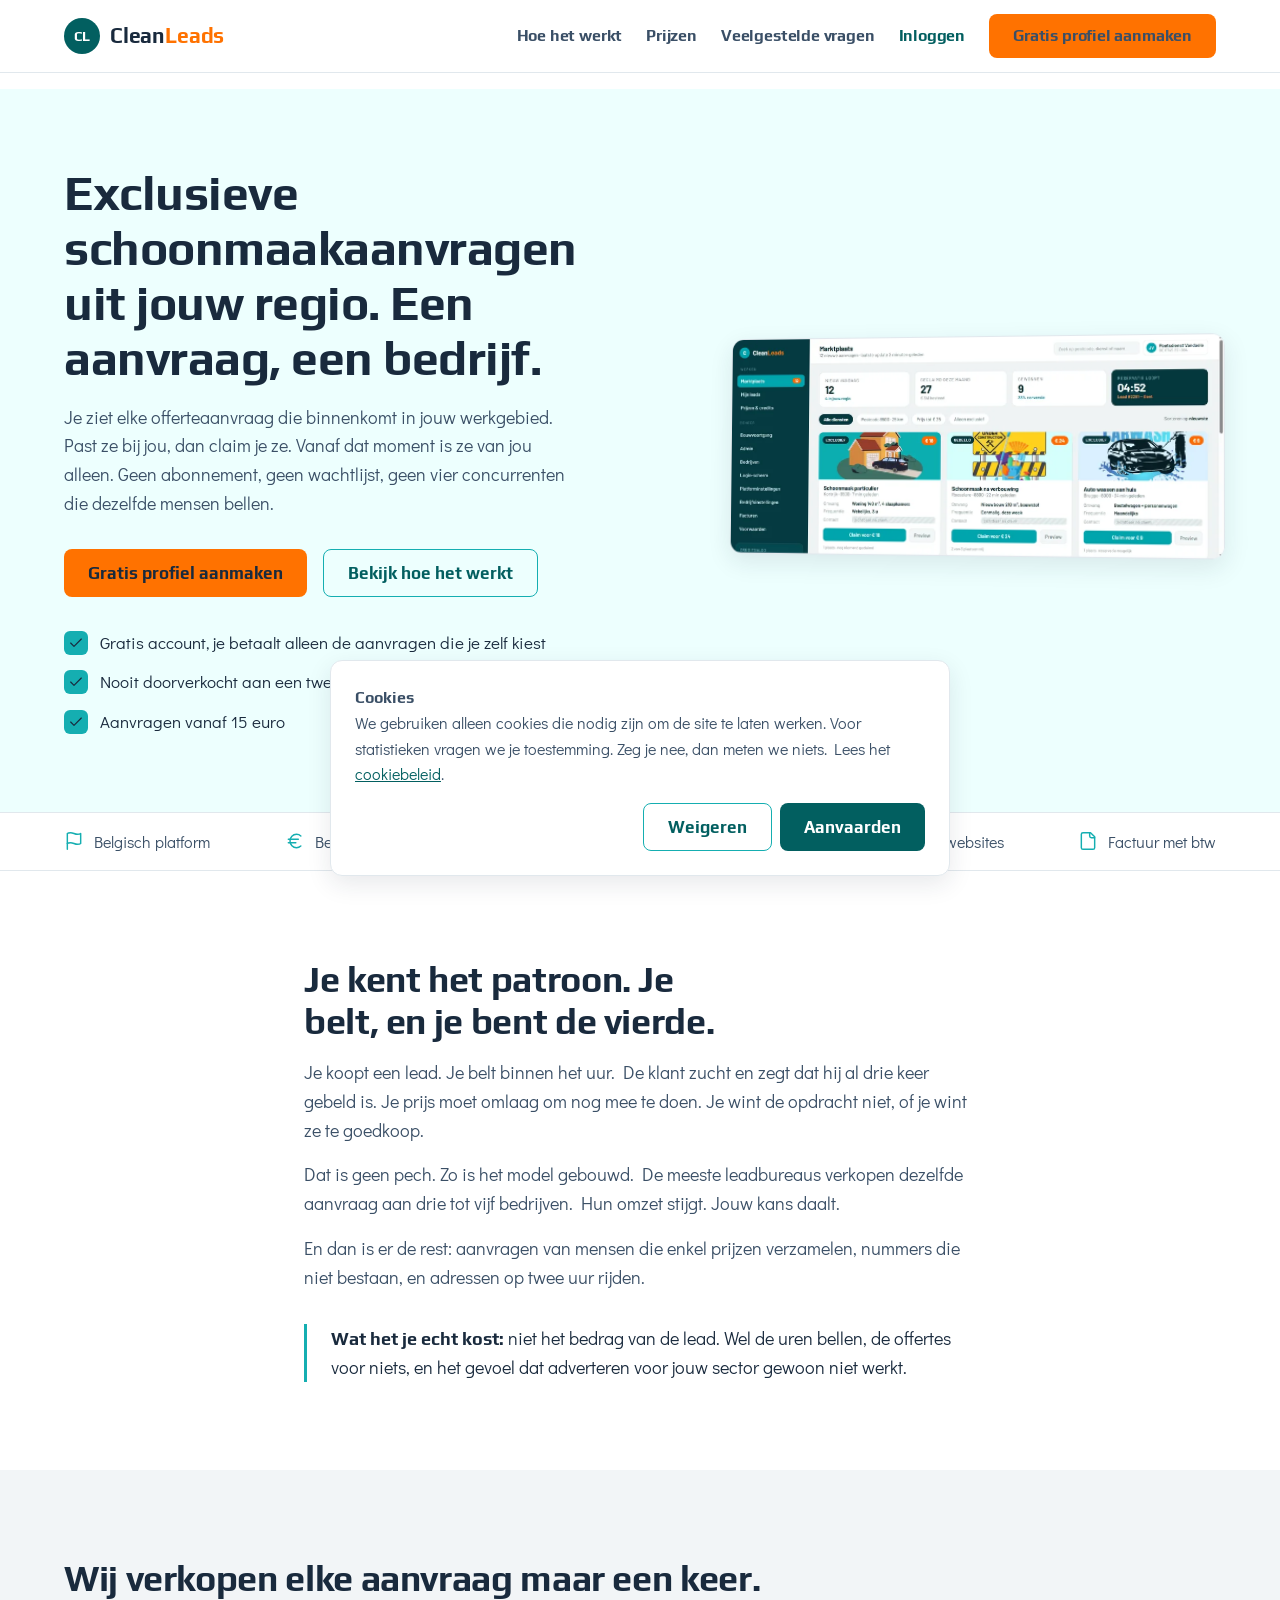
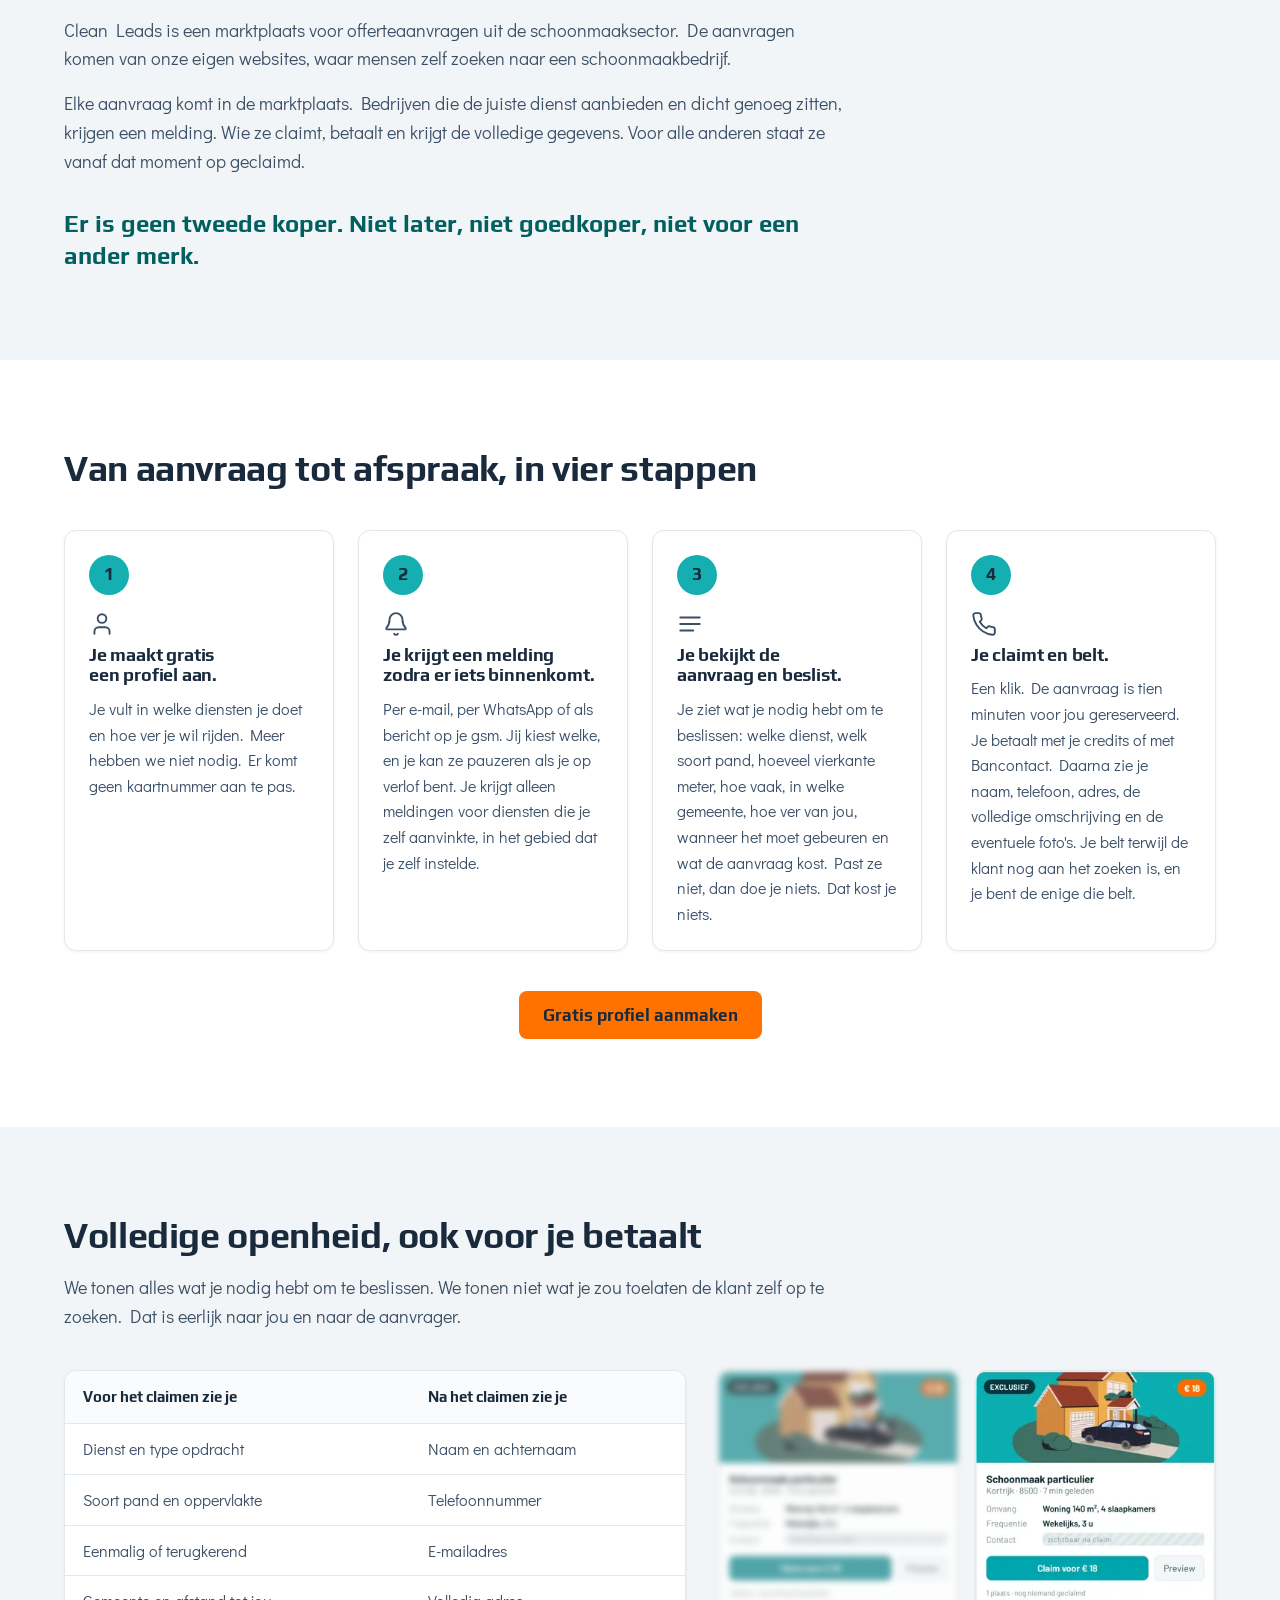
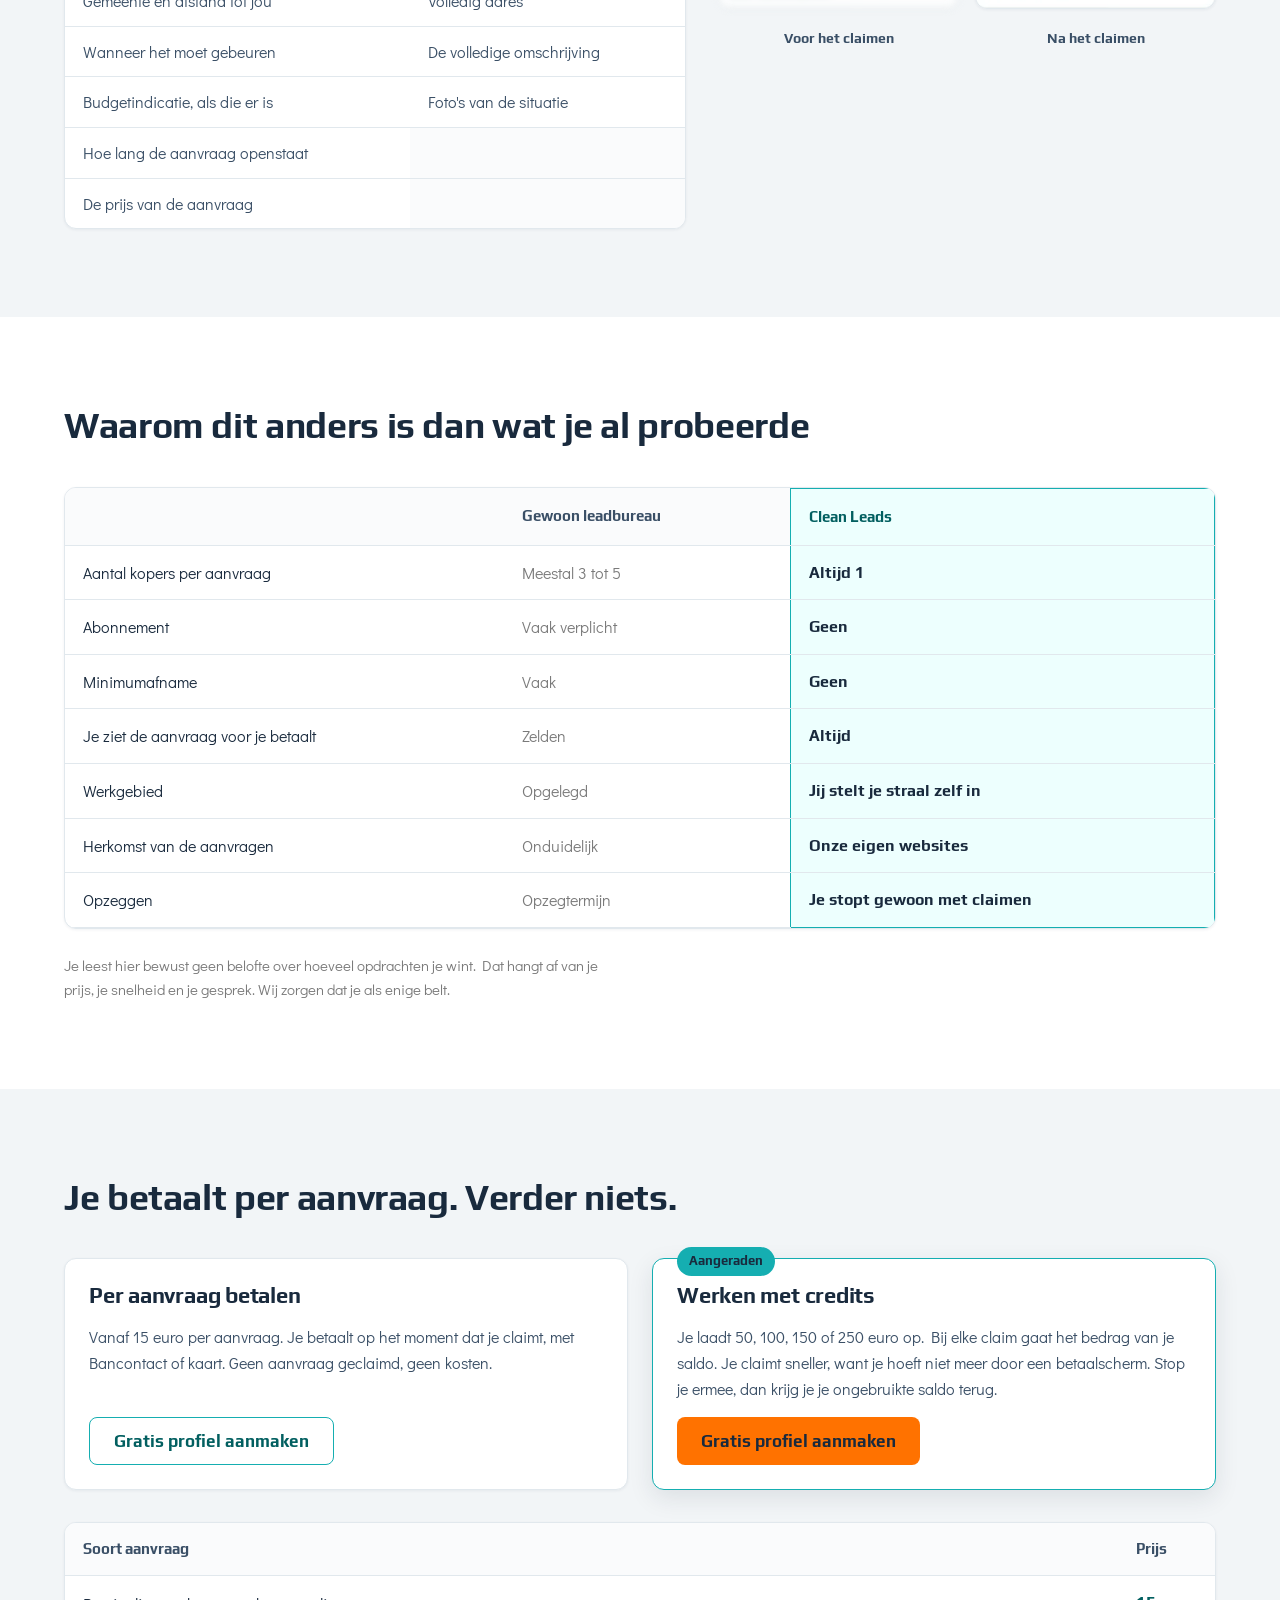
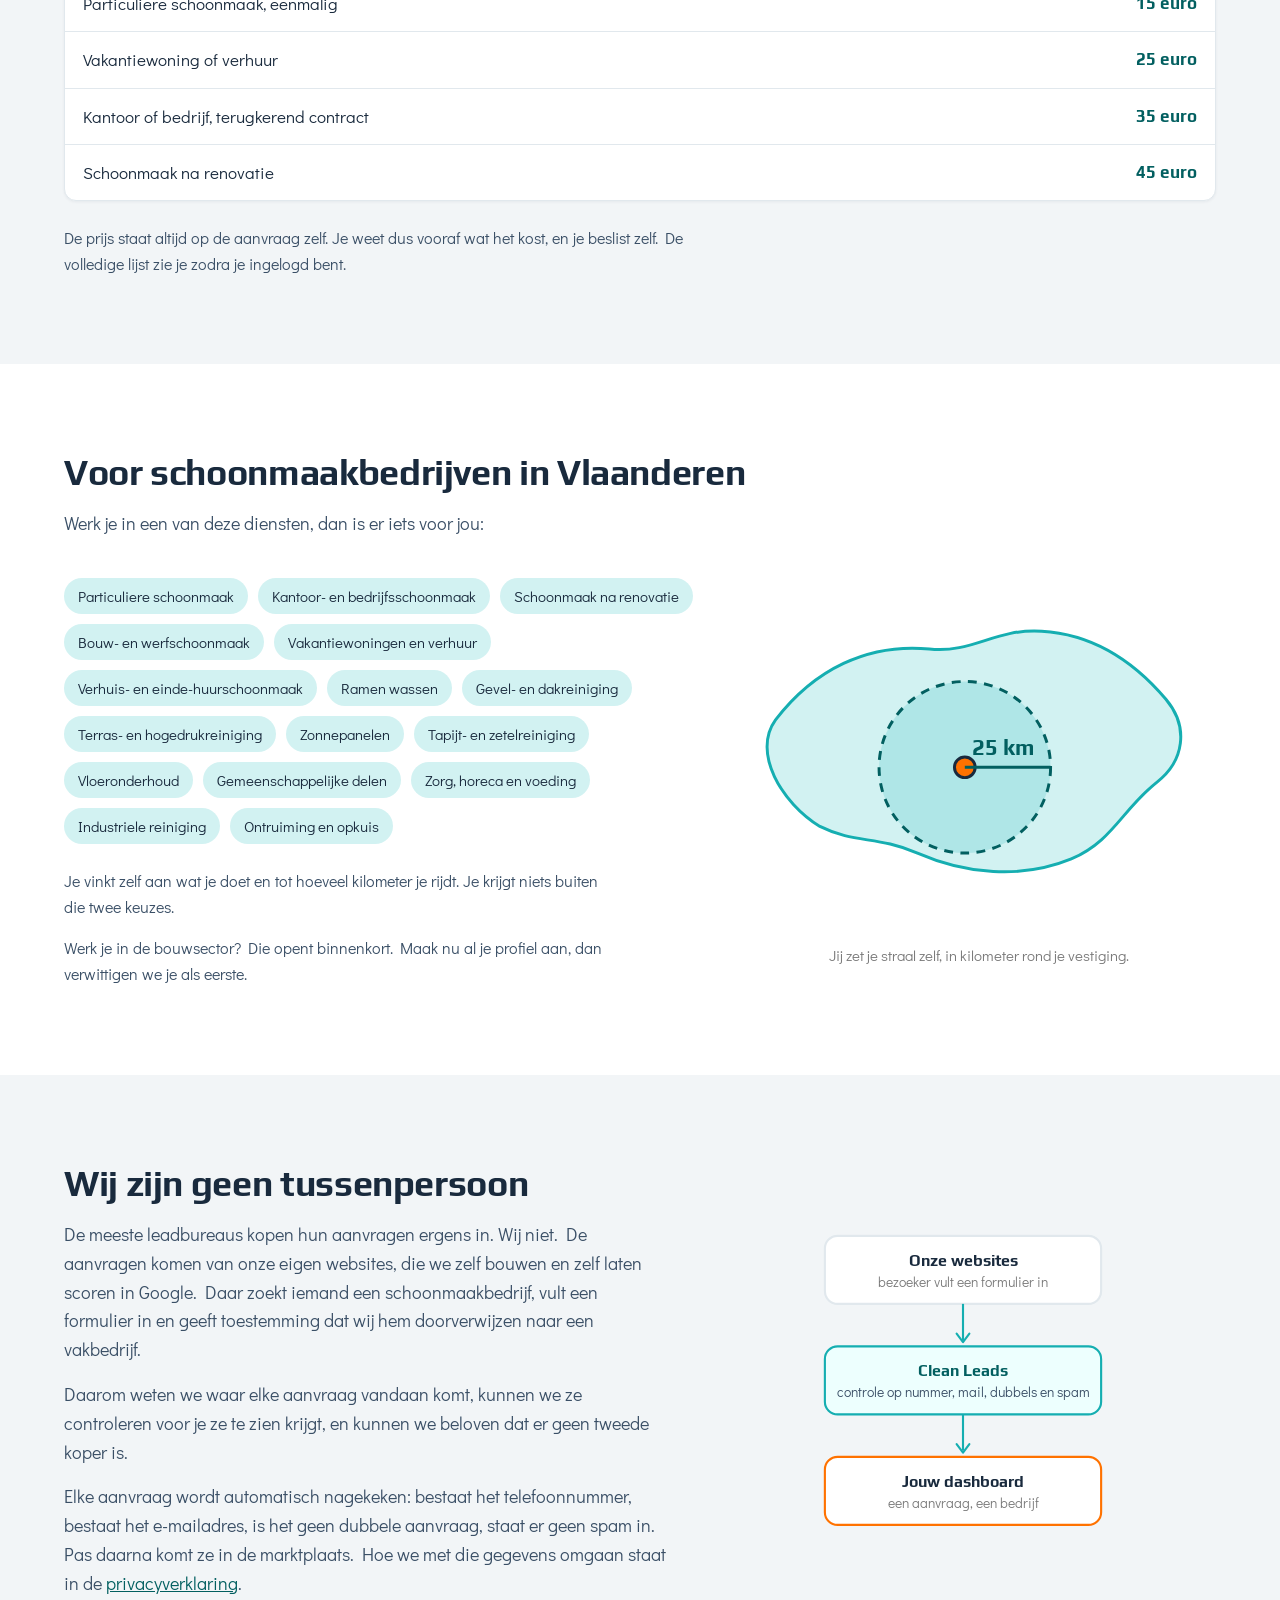
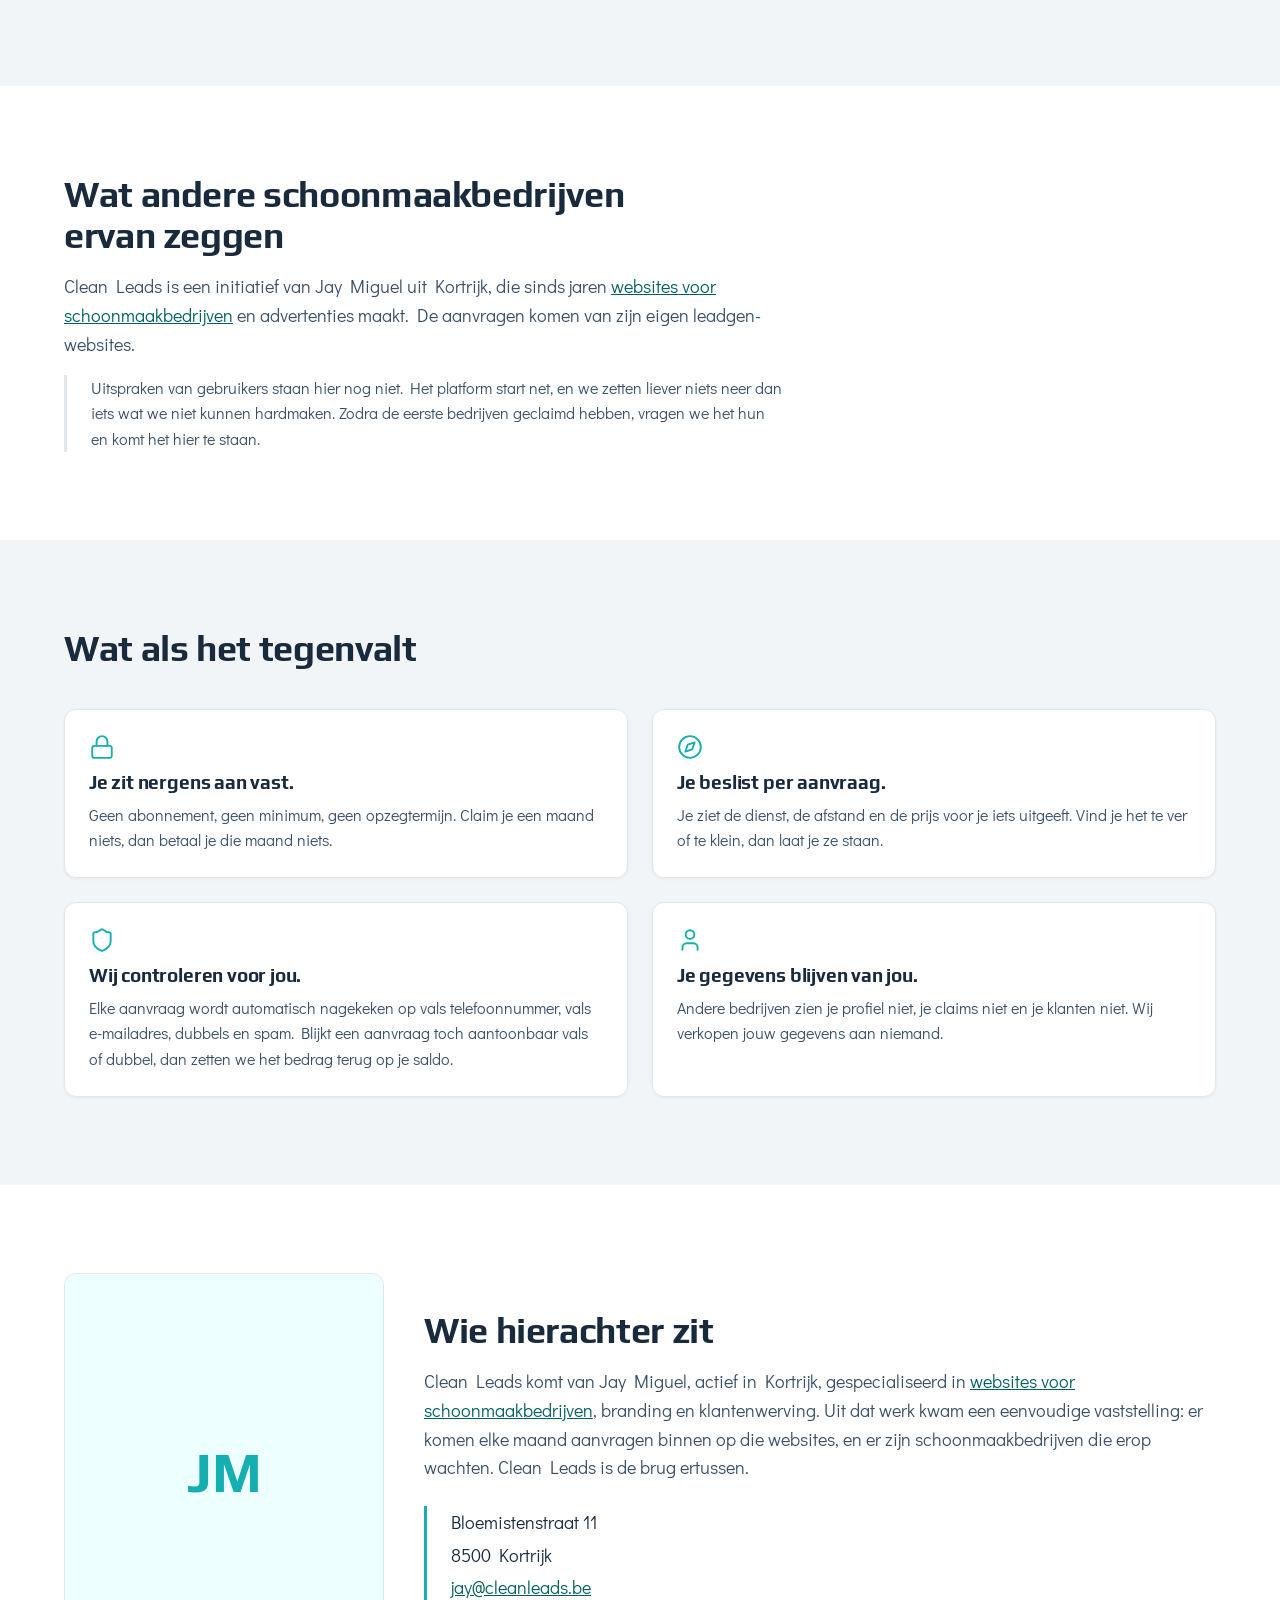
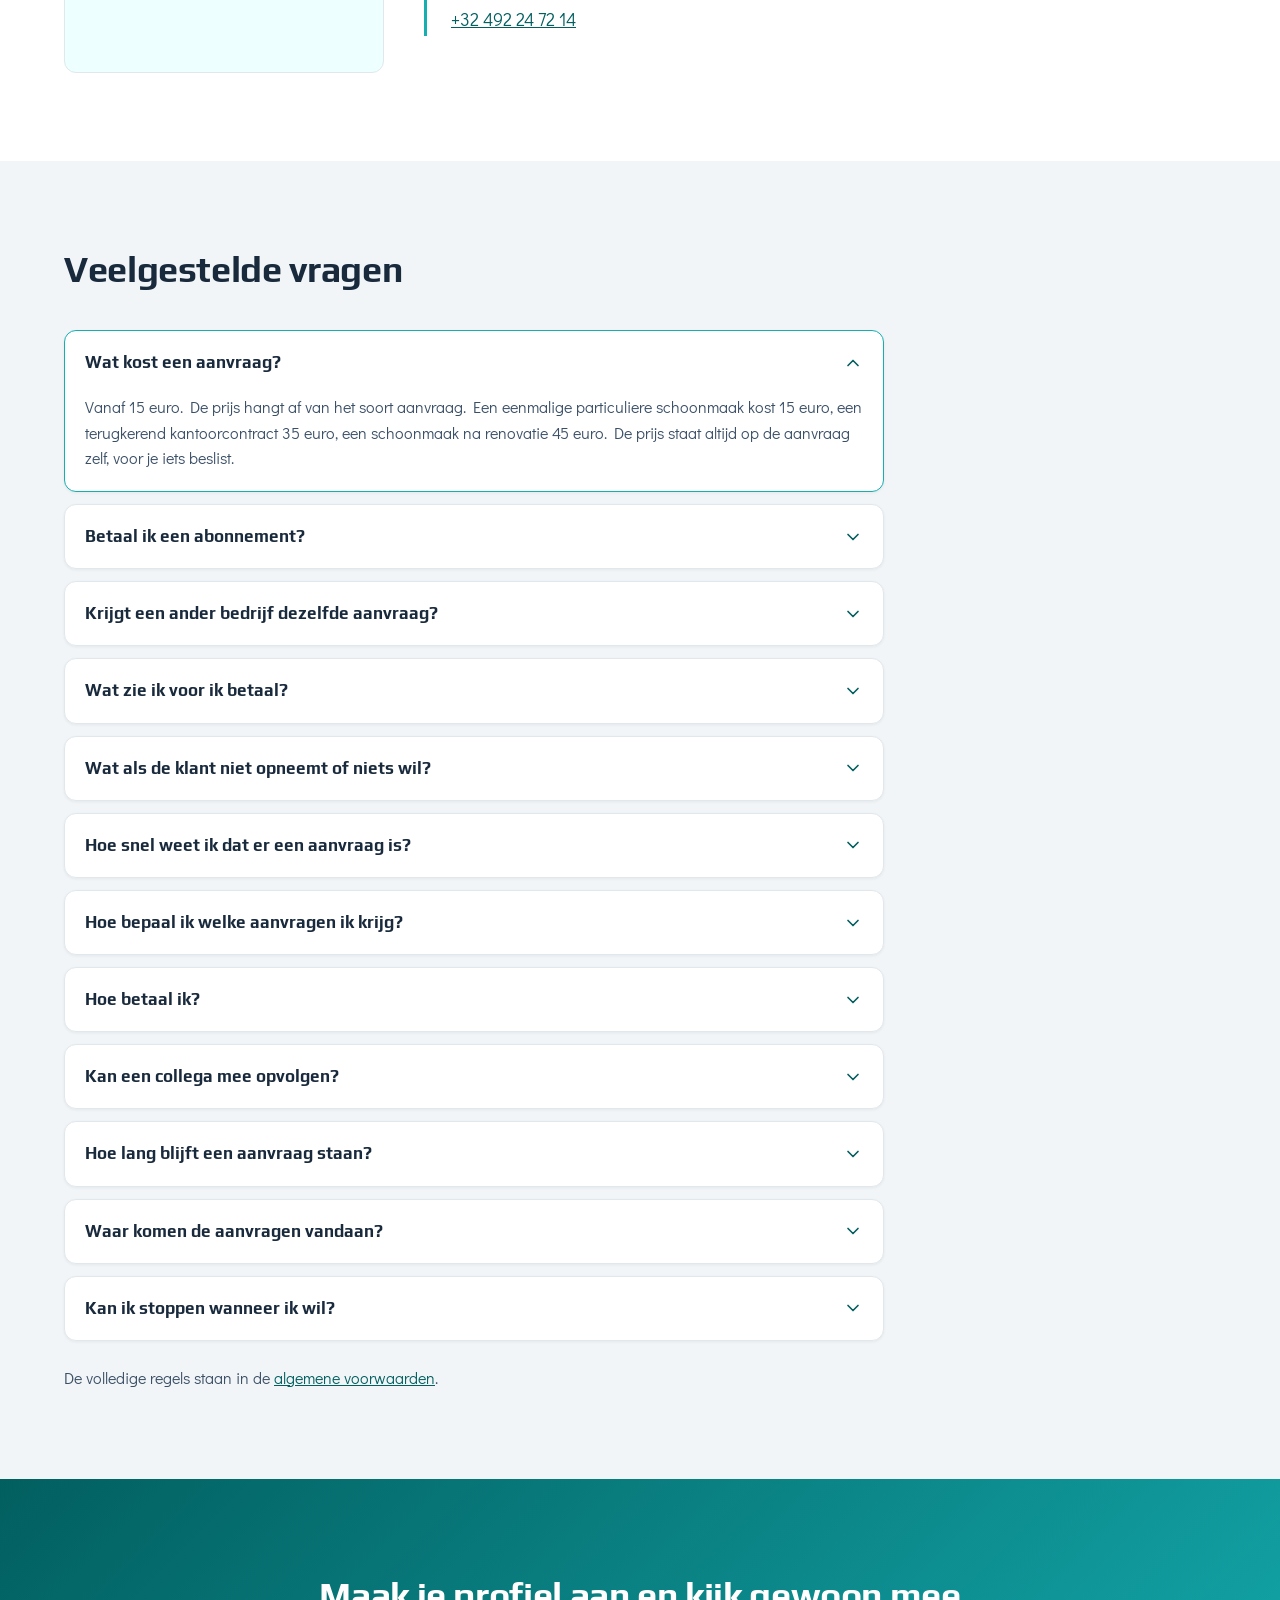
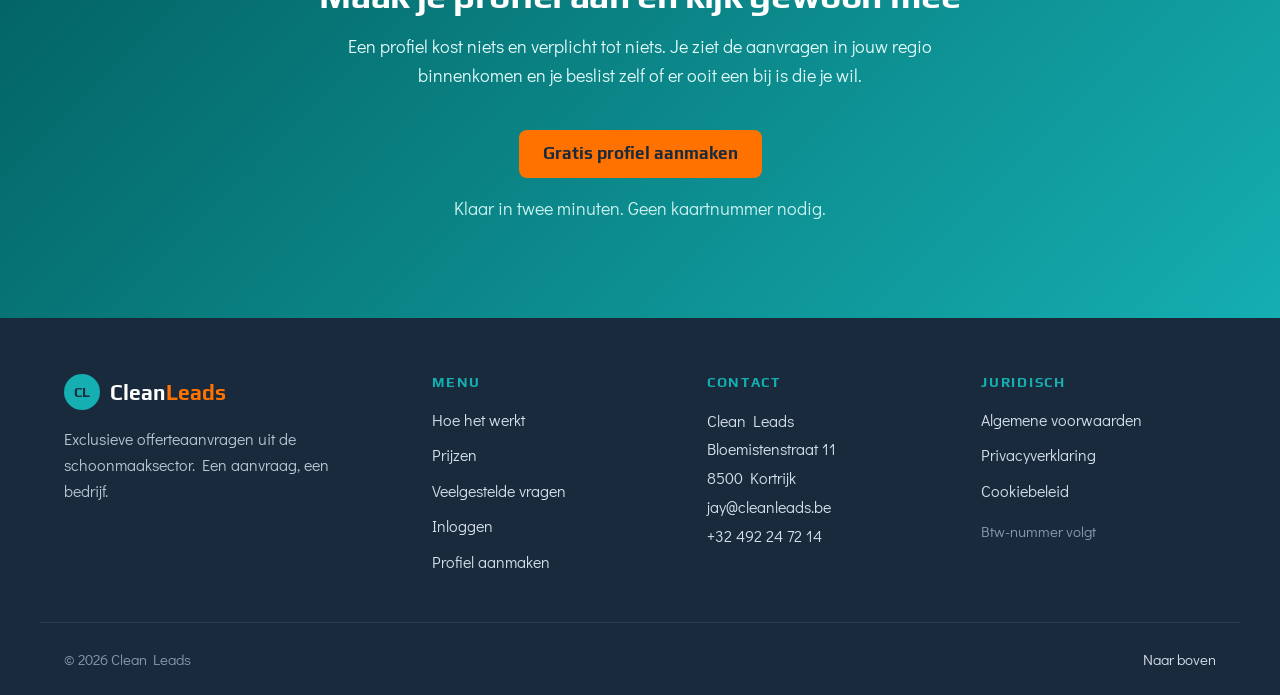
==== index.html @ f332878e "Transfer: gebouwde CleanLeads-website" ====
<!DOCTYPE html><html lang="nl-BE"> <head><meta charset="utf-8"><meta name="viewport" content="width=device-width, initial-scale=1"><title>Leads kopen voor je schoonmaakbedrijf | Clean Leads</title><meta name="description" content="Exclusieve offerteaanvragen uit jouw regio. Een aanvraag, een bedrijf. Gratis profiel, geen abonnement, je betaalt alleen wat je claimt."><link rel="canonical" href="https://cleanleads.eu/"><meta name="robots" content="noindex, nofollow"><meta property="og:type" content="website"><meta property="og:site_name" content="Clean Leads"><meta property="og:locale" content="nl_BE"><meta property="og:title" content="Leads kopen voor je schoonmaakbedrijf | Clean Leads"><meta property="og:description" content="Exclusieve offerteaanvragen uit jouw regio. Een aanvraag, een bedrijf. Gratis profiel, geen abonnement, je betaalt alleen wat je claimt."><meta property="og:url" content="https://cleanleads.eu/"><meta name="twitter:card" content="summary_large_image"><link rel="icon" href="/favicon.svg" type="image/svg+xml"><link rel="sitemap" href="/sitemap-index.xml"><link rel="preconnect" href="https://fonts.googleapis.com"><link rel="preconnect" href="https://fonts.gstatic.com" crossorigin><link rel="stylesheet" href="https://fonts.googleapis.com/css2?family=Play:wght@400;700&family=Didact+Gothic&display=swap"><script type="application/ld+json">{"@context":"https://schema.org","@type":"Organization","name":"Clean Leads","url":"https://cleanleads.eu/","logo":"https://cleanleads.eu/logo.png","email":"jay@cleanleads.be","telephone":"+32492247214","address":{"@type":"PostalAddress","streetAddress":"Bloemistenstraat 11","postalCode":"8500","addressLocality":"Kortrijk","addressCountry":"BE"},"areaServed":{"@type":"AdministrativeArea","name":"Vlaanderen"}}</script><script type="application/ld+json">{"@context":"https://schema.org","@type":"Service","name":"Exclusieve schoonmaakleads","serviceType":"Leadgeneratie voor schoonmaakbedrijven","provider":{"@type":"Organization","name":"Clean Leads"},"areaServed":{"@type":"AdministrativeArea","name":"Vlaanderen"},"offers":{"@type":"Offer","priceCurrency":"EUR","price":"15","priceSpecification":{"@type":"PriceSpecification","minPrice":"15","priceCurrency":"EUR","description":"Prijs per exclusieve offerteaanvraag, afhankelijk van het type aanvraag"}}}</script><script type="application/ld+json">{"@context":"https://schema.org","@type":"FAQPage","mainEntity":[{"@type":"Question","name":"Krijgt een ander bedrijf dezelfde aanvraag?","acceptedAnswer":{"@type":"Answer","text":"Nee. Elke aanvraag wordt aan een bedrijf verkocht. Zodra u betaald hebt, staat de aanvraag voor alle anderen op geclaimd en kan niemand ze nog kopen."}},{"@type":"Question","name":"Wat kost een aanvraag bij Clean Leads?","acceptedAnswer":{"@type":"Answer","text":"Vanaf 15 euro. De prijs hangt af van het soort aanvraag: een eenmalige particuliere schoonmaak kost 15 euro, een terugkerend kantoorcontract 35 euro en een schoonmaak na renovatie 45 euro. De prijs staat altijd op de aanvraag zelf."}},{"@type":"Question","name":"Betaal ik een abonnement?","acceptedAnswer":{"@type":"Answer","text":"Nee. Een profiel is gratis. U betaalt alleen de aanvragen die u zelf claimt."}},{"@type":"Question","name":"Wat zie ik voor ik betaal?","acceptedAnswer":{"@type":"Answer","text":"De dienst, het soort pand, de oppervlakte, de frequentie, de gemeente, de afstand tot uw vestiging, de gewenste termijn en de prijs. Naam, adres en telefoonnummer verschijnen pas na het claimen."}},{"@type":"Question","name":"Hoe lang blijft een aanvraag beschikbaar?","acceptedAnswer":{"@type":"Answer","text":"Drie dagen. Daarna verdwijnt ze uit de marktplaats. In de praktijk worden goede aanvragen veel sneller geclaimd, want wie eerst claimt, krijgt ze."}}]}</script><link rel="stylesheet" href="/_astro/algemene-voorwaarden.nZPsQZ2i.css">
<link rel="stylesheet" href="/_astro/index.BEa4xxML.css"></head> <body> <a class="overslaan" href="#inhoud">Naar de inhoud</a> <header class="kop" data-astro-cid-3ef6ksr2> <div class="omhulsel kop-binnen" data-astro-cid-3ef6ksr2> <a href="/" class="merk" aria-label="Clean Leads, naar de startpagina" data-astro-cid-3ef6ksr2> <span class="merk-teken" aria-hidden="true" data-astro-cid-3ef6ksr2>CL</span> <span class="merk-naam" data-astro-cid-3ef6ksr2>Clean<span class="merk-accent" data-astro-cid-3ef6ksr2>Leads</span></span> </a> <!-- Hamburger zonder JavaScript: een verborgen checkbox stuurt het menu aan. --> <input type="checkbox" id="menu-schakelaar" class="menu-schakelaar" hidden data-astro-cid-3ef6ksr2> <label for="menu-schakelaar" class="hamburger" data-astro-cid-3ef6ksr2> <span class="sr-only" data-astro-cid-3ef6ksr2>Menu openen of sluiten</span> <span class="hamburger-streep" aria-hidden="true" data-astro-cid-3ef6ksr2></span> </label> <nav class="nav" aria-label="Hoofdmenu" data-astro-cid-3ef6ksr2> <a href="/#hoe-het-werkt" data-astro-cid-3ef6ksr2>Hoe het werkt</a> <a href="/#prijzen" data-astro-cid-3ef6ksr2>Prijzen</a> <a href="/#veelgestelde-vragen" data-astro-cid-3ef6ksr2>Veelgestelde vragen</a> <a href="https://app.cleanleads.eu/inloggen" class="nav-inloggen" data-astro-cid-3ef6ksr2>Inloggen</a> <a href="https://app.cleanleads.eu/registreren" class="knop knop-primair nav-knop" data-astro-cid-3ef6ksr2>Gratis profiel aanmaken</a> </nav> </div> </header>  <main id="inhoud">  <section class="hero" data-astro-cid-v4dw7hsz> <div class="omhulsel hero-raster" data-astro-cid-v4dw7hsz> <div class="hero-beeld" data-astro-cid-v4dw7hsz> <img src="/_astro/cl-hero-dashboard.DpxS4LTU_1k5pqV.webp" srcset="/_astro/cl-hero-dashboard.DpxS4LTU_Zun39v.webp 560w, /_astro/cl-hero-dashboard.DpxS4LTU_K5Vf4.webp 900w, /_astro/cl-hero-dashboard.DpxS4LTU_ZYcPq5.webp 1400w" alt="Leadsdashboard van Clean Leads met exclusieve schoonmaakaanvragen" sizes="(max-width: 900px) 92vw, 44vw" loading="eager" fetchpriority="high" data-astro-cid-v4dw7hsz="true" decoding="async" width="1920" height="843"> </div> <div class="hero-tekst" data-astro-cid-v4dw7hsz> <h1 data-astro-cid-v4dw7hsz>Exclusieve schoonmaakaanvragen uit jouw regio. Een aanvraag, een bedrijf.</h1> <p class="hero-sub" data-astro-cid-v4dw7hsz>
Je ziet elke offerteaanvraag die binnenkomt in jouw werkgebied. Past ze bij jou, dan claim
        je ze. Vanaf dat moment is ze van jou alleen. Geen abonnement, geen wachtlijst, geen vier
        concurrenten die dezelfde mensen bellen.
</p> <div class="hero-knoppen" data-astro-cid-v4dw7hsz> <a href="https://app.cleanleads.eu/registreren" class="knop knop-primair" data-astro-cid-v4dw7hsz>Gratis profiel aanmaken</a> <a href="#hoe-het-werkt" class="knop knop-outline" data-astro-cid-v4dw7hsz>Bekijk hoe het werkt</a> </div> <ul class="hero-punten" data-astro-cid-v4dw7hsz> <li data-astro-cid-v4dw7hsz> <span class="vink" aria-hidden="true" data-astro-cid-v4dw7hsz><svg xmlns="http://www.w3.org/2000/svg" width="16" height="16" viewBox="0 0 24 24" fill="none" stroke="currentColor" stroke-width="1.75" stroke-linecap="round" stroke-linejoin="round" aria-hidden="true" focusable="false"><path d="M20 6 9 17l-5-5"/></svg></span> Gratis account, je betaalt alleen de aanvragen die je zelf kiest </li><li data-astro-cid-v4dw7hsz> <span class="vink" aria-hidden="true" data-astro-cid-v4dw7hsz><svg xmlns="http://www.w3.org/2000/svg" width="16" height="16" viewBox="0 0 24 24" fill="none" stroke="currentColor" stroke-width="1.75" stroke-linecap="round" stroke-linejoin="round" aria-hidden="true" focusable="false"><path d="M20 6 9 17l-5-5"/></svg></span> Nooit doorverkocht aan een tweede bedrijf </li><li data-astro-cid-v4dw7hsz> <span class="vink" aria-hidden="true" data-astro-cid-v4dw7hsz><svg xmlns="http://www.w3.org/2000/svg" width="16" height="16" viewBox="0 0 24 24" fill="none" stroke="currentColor" stroke-width="1.75" stroke-linecap="round" stroke-linejoin="round" aria-hidden="true" focusable="false"><path d="M20 6 9 17l-5-5"/></svg></span> Aanvragen vanaf 15 euro </li> </ul> </div> </div> </section>  <section class="balk" aria-label="Waarom Clean Leads te vertrouwen is" data-astro-cid-iqiixjsa> <div class="omhulsel balk-rij" data-astro-cid-iqiixjsa> <div class="balk-item" data-astro-cid-iqiixjsa> <svg xmlns="http://www.w3.org/2000/svg" width="20" height="20" viewBox="0 0 24 24" fill="none" stroke="currentColor" stroke-width="1.75" stroke-linecap="round" stroke-linejoin="round" aria-hidden="true" focusable="false" class="balk-icoon"><path d="M4 15s1-1 4-1 5 2 8 2 4-1 4-1V3s-1 1-4 1-5-2-8-2-4 1-4 1z"/><line x1="4" x2="4" y1="22" y2="15"/></svg> <span data-astro-cid-iqiixjsa>Belgisch platform</span> </div><div class="balk-item" data-astro-cid-iqiixjsa> <svg xmlns="http://www.w3.org/2000/svg" width="20" height="20" viewBox="0 0 24 24" fill="none" stroke="currentColor" stroke-width="1.75" stroke-linecap="round" stroke-linejoin="round" aria-hidden="true" focusable="false" class="balk-icoon"><path d="M4 10h12M4 14h9"/><path d="M19 6a7.7 7.7 0 0 0-5.2-2A7.9 7.9 0 0 0 6 12c0 4.4 3.5 8 7.8 8 2 0 3.8-.8 5.2-2"/></svg> <span data-astro-cid-iqiixjsa>Betaal met Bancontact</span> </div><div class="balk-item" data-astro-cid-iqiixjsa> <svg xmlns="http://www.w3.org/2000/svg" width="20" height="20" viewBox="0 0 24 24" fill="none" stroke="currentColor" stroke-width="1.75" stroke-linecap="round" stroke-linejoin="round" aria-hidden="true" focusable="false" class="balk-icoon"><rect width="18" height="11" x="3" y="11" rx="2"/><path d="M7 11V7a5 5 0 0 1 10 0v4"/></svg> <span data-astro-cid-iqiixjsa>Geen abonnement</span> </div><div class="balk-item" data-astro-cid-iqiixjsa> <svg xmlns="http://www.w3.org/2000/svg" width="20" height="20" viewBox="0 0 24 24" fill="none" stroke="currentColor" stroke-width="1.75" stroke-linecap="round" stroke-linejoin="round" aria-hidden="true" focusable="false" class="balk-icoon"><circle cx="12" cy="12" r="10"/><path d="M12 2a14.5 14.5 0 0 0 0 20 14.5 14.5 0 0 0 0-20"/><path d="M2 12h20"/></svg> <span data-astro-cid-iqiixjsa>Aanvragen uit eigen websites</span> </div><div class="balk-item" data-astro-cid-iqiixjsa> <svg xmlns="http://www.w3.org/2000/svg" width="20" height="20" viewBox="0 0 24 24" fill="none" stroke="currentColor" stroke-width="1.75" stroke-linecap="round" stroke-linejoin="round" aria-hidden="true" focusable="false" class="balk-icoon"><path d="M15 2H6a2 2 0 0 0-2 2v16a2 2 0 0 0 2 2h12a2 2 0 0 0 2-2V7z"/><path d="M14 2v4a2 2 0 0 0 2 2h4"/></svg> <span data-astro-cid-iqiixjsa>Factuur met btw</span> </div> </div> </section>  <section class="sectie" data-astro-cid-dtyfjlcz> <div class="omhulsel probleem" data-astro-cid-dtyfjlcz> <h2 data-astro-cid-dtyfjlcz>Je kent het patroon. Je belt, en je bent de vierde.</h2> <p data-astro-cid-dtyfjlcz>
Je koopt een lead. Je belt binnen het uur. De klant zucht en zegt dat hij al drie keer
      gebeld is. Je prijs moet omlaag om nog mee te doen. Je wint de opdracht niet, of je wint ze
      te goedkoop.
</p> <p data-astro-cid-dtyfjlcz>
Dat is geen pech. Zo is het model gebouwd. De meeste leadbureaus verkopen dezelfde aanvraag
      aan drie tot vijf bedrijven. Hun omzet stijgt. Jouw kans daalt.
</p> <p data-astro-cid-dtyfjlcz>
En dan is er de rest: aanvragen van mensen die enkel prijzen verzamelen, nummers die niet
      bestaan, en adressen op twee uur rijden.
</p> <p class="kost" data-astro-cid-dtyfjlcz> <strong data-astro-cid-dtyfjlcz>Wat het je echt kost:</strong> niet het bedrag van de lead. Wel de uren bellen, de
      offertes voor niets, en het gevoel dat adverteren voor jouw sector gewoon niet werkt.
</p> </div> </section>  <section class="sectie sectie-grijs" data-astro-cid-ujgrcpo3> <div class="omhulsel" data-astro-cid-ujgrcpo3> <div class="oplossing" data-astro-cid-ujgrcpo3> <h2 data-astro-cid-ujgrcpo3>Wij verkopen elke aanvraag maar een keer.</h2> <p data-astro-cid-ujgrcpo3>
Clean Leads is een marktplaats voor offerteaanvragen uit de schoonmaaksector. De aanvragen
      komen van onze eigen websites, waar mensen zelf zoeken naar een schoonmaakbedrijf.
</p> <p data-astro-cid-ujgrcpo3>
Elke aanvraag komt in de marktplaats. Bedrijven die de juiste dienst aanbieden en dicht
      genoeg zitten, krijgen een melding. Wie ze claimt, betaalt en krijgt de volledige gegevens.
      Voor alle anderen staat ze vanaf dat moment op geclaimd.
</p> <p class="nadruk" data-astro-cid-ujgrcpo3>Er is geen tweede koper. Niet later, niet goedkoper, niet voor een ander merk.</p> </div> </div> </section>  <section class="sectie" id="hoe-het-werkt" data-astro-cid-h3ufya2o> <div class="omhulsel" data-astro-cid-h3ufya2o> <div class="sectie-kop" data-astro-cid-h3ufya2o> <h2 data-astro-cid-h3ufya2o>Van aanvraag tot afspraak, in vier stappen</h2> </div> <ol class="stappen" data-astro-cid-h3ufya2o> <li class="stap" data-astro-cid-h3ufya2o> <div class="stap-nummer" aria-hidden="true" data-astro-cid-h3ufya2o>1</div> <svg xmlns="http://www.w3.org/2000/svg" width="26" height="26" viewBox="0 0 24 24" fill="none" stroke="currentColor" stroke-width="1.75" stroke-linecap="round" stroke-linejoin="round" aria-hidden="true" focusable="false" class="stap-icoon"><path d="M19 21v-2a4 4 0 0 0-4-4H9a4 4 0 0 0-4 4v2"/><circle cx="12" cy="7" r="4"/></svg> <h3 data-astro-cid-h3ufya2o>Je maakt gratis een profiel aan.</h3> <p data-astro-cid-h3ufya2o>Je vult in welke diensten je doet en hoe ver je wil rijden. Meer hebben we niet nodig. Er komt geen kaartnummer aan te pas.</p> </li><li class="stap" data-astro-cid-h3ufya2o> <div class="stap-nummer" aria-hidden="true" data-astro-cid-h3ufya2o>2</div> <svg xmlns="http://www.w3.org/2000/svg" width="26" height="26" viewBox="0 0 24 24" fill="none" stroke="currentColor" stroke-width="1.75" stroke-linecap="round" stroke-linejoin="round" aria-hidden="true" focusable="false" class="stap-icoon"><path d="M10.268 21a2 2 0 0 0 3.464 0"/><path d="M3.262 15.326A1 1 0 0 0 4 17h16a1 1 0 0 0 .74-1.673C19.41 13.956 18 12.499 18 8A6 6 0 0 0 6 8c0 4.499-1.411 5.956-2.738 7.326"/></svg> <h3 data-astro-cid-h3ufya2o>Je krijgt een melding zodra er iets binnenkomt.</h3> <p data-astro-cid-h3ufya2o>Per e-mail, per WhatsApp of als bericht op je gsm. Jij kiest welke, en je kan ze pauzeren als je op verlof bent. Je krijgt alleen meldingen voor diensten die je zelf aanvinkte, in het gebied dat je zelf instelde.</p> </li><li class="stap" data-astro-cid-h3ufya2o> <div class="stap-nummer" aria-hidden="true" data-astro-cid-h3ufya2o>3</div> <svg xmlns="http://www.w3.org/2000/svg" width="26" height="26" viewBox="0 0 24 24" fill="none" stroke="currentColor" stroke-width="1.75" stroke-linecap="round" stroke-linejoin="round" aria-hidden="true" focusable="false" class="stap-icoon"><path d="M3 6h18M3 12h18M3 18h12"/></svg> <h3 data-astro-cid-h3ufya2o>Je bekijkt de aanvraag en beslist.</h3> <p data-astro-cid-h3ufya2o>Je ziet wat je nodig hebt om te beslissen: welke dienst, welk soort pand, hoeveel vierkante meter, hoe vaak, in welke gemeente, hoe ver van jou, wanneer het moet gebeuren en wat de aanvraag kost. Past ze niet, dan doe je niets. Dat kost je niets.</p> </li><li class="stap" data-astro-cid-h3ufya2o> <div class="stap-nummer" aria-hidden="true" data-astro-cid-h3ufya2o>4</div> <svg xmlns="http://www.w3.org/2000/svg" width="26" height="26" viewBox="0 0 24 24" fill="none" stroke="currentColor" stroke-width="1.75" stroke-linecap="round" stroke-linejoin="round" aria-hidden="true" focusable="false" class="stap-icoon"><path d="M22 16.92v3a2 2 0 0 1-2.18 2 19.79 19.79 0 0 1-8.63-3.07 19.5 19.5 0 0 1-6-6 19.79 19.79 0 0 1-3.07-8.67A2 2 0 0 1 4.11 2h3a2 2 0 0 1 2 1.72c.127.96.361 1.903.7 2.81a2 2 0 0 1-.45 2.11L8.09 9.91a16 16 0 0 0 6 6l1.27-1.27a2 2 0 0 1 2.11-.45c.907.339 1.85.573 2.81.7A2 2 0 0 1 22 16.92z"/></svg> <h3 data-astro-cid-h3ufya2o>Je claimt en belt.</h3> <p data-astro-cid-h3ufya2o>Een klik. De aanvraag is tien minuten voor jou gereserveerd. Je betaalt met je credits of met Bancontact. Daarna zie je naam, telefoon, adres, de volledige omschrijving en de eventuele foto&#39;s. Je belt terwijl de klant nog aan het zoeken is, en je bent de enige die belt.</p> </li> </ol> <div class="stappen-actie" data-astro-cid-h3ufya2o> <a href="https://app.cleanleads.eu/registreren" class="knop knop-primair" data-astro-cid-h3ufya2o>Gratis profiel aanmaken</a> </div> </div> </section>  <section class="sectie sectie-grijs" data-astro-cid-ylelb6u5> <div class="omhulsel" data-astro-cid-ylelb6u5> <div class="sectie-kop" data-astro-cid-ylelb6u5> <h2 data-astro-cid-ylelb6u5>Volledige openheid, ook voor je betaalt</h2> <p data-astro-cid-ylelb6u5>
We tonen alles wat je nodig hebt om te beslissen. We tonen niet wat je zou toelaten de
        klant zelf op te zoeken. Dat is eerlijk naar jou en naar de aanvrager.
</p> </div> <div class="openheid" data-astro-cid-ylelb6u5> <div class="kaart tabel-kaart" data-astro-cid-ylelb6u5> <table data-astro-cid-ylelb6u5> <thead data-astro-cid-ylelb6u5> <tr data-astro-cid-ylelb6u5> <th scope="col" data-astro-cid-ylelb6u5>Voor het claimen zie je</th> <th scope="col" data-astro-cid-ylelb6u5>Na het claimen zie je</th> </tr> </thead> <tbody data-astro-cid-ylelb6u5> <tr data-astro-cid-ylelb6u5> <td data-astro-cid-ylelb6u5>Dienst en type opdracht</td> <td class data-astro-cid-ylelb6u5>Naam en achternaam</td> </tr><tr data-astro-cid-ylelb6u5> <td data-astro-cid-ylelb6u5>Soort pand en oppervlakte</td> <td class data-astro-cid-ylelb6u5>Telefoonnummer</td> </tr><tr data-astro-cid-ylelb6u5> <td data-astro-cid-ylelb6u5>Eenmalig of terugkerend</td> <td class data-astro-cid-ylelb6u5>E-mailadres</td> </tr><tr data-astro-cid-ylelb6u5> <td data-astro-cid-ylelb6u5>Gemeente en afstand tot jou</td> <td class data-astro-cid-ylelb6u5>Volledig adres</td> </tr><tr data-astro-cid-ylelb6u5> <td data-astro-cid-ylelb6u5>Wanneer het moet gebeuren</td> <td class data-astro-cid-ylelb6u5>De volledige omschrijving</td> </tr><tr data-astro-cid-ylelb6u5> <td data-astro-cid-ylelb6u5>Budgetindicatie, als die er is</td> <td class data-astro-cid-ylelb6u5>Foto&#39;s van de situatie</td> </tr><tr data-astro-cid-ylelb6u5> <td data-astro-cid-ylelb6u5>Hoe lang de aanvraag openstaat</td> <td class="leeg" data-astro-cid-ylelb6u5></td> </tr><tr data-astro-cid-ylelb6u5> <td data-astro-cid-ylelb6u5>De prijs van de aanvraag</td> <td class="leeg" data-astro-cid-ylelb6u5></td> </tr> </tbody> </table> </div> <div class="kaarten" data-astro-cid-ylelb6u5> <figure class="kaart-figuur" data-astro-cid-ylelb6u5> <img src="/_astro/cl-leadkaart.BNP-h9dv_L8fma.webp" srcset="/_astro/cl-leadkaart.BNP-h9dv_2kHz3i.webp 320w, /_astro/cl-leadkaart.BNP-h9dv_L8fma.webp 488w" alt="Anonieme voorvertoning van een schoonmaakaanvraag" sizes="(max-width: 900px) 45vw, 220px" loading="lazy" data-astro-cid-ylelb6u5="true" decoding="async" fetchpriority="auto" width="488" height="483" class="vervaagd"> <figcaption data-astro-cid-ylelb6u5>Voor het claimen</figcaption> </figure> <figure class="kaart-figuur" data-astro-cid-ylelb6u5> <img src="/_astro/cl-leadkaart.BNP-h9dv_L8fma.webp" srcset="/_astro/cl-leadkaart.BNP-h9dv_2kHz3i.webp 320w, /_astro/cl-leadkaart.BNP-h9dv_L8fma.webp 488w" alt="Verschil tussen de voorvertoning en de volledige aanvraag" sizes="(max-width: 900px) 45vw, 220px" loading="lazy" data-astro-cid-ylelb6u5="true" decoding="async" fetchpriority="auto" width="488" height="483"> <figcaption data-astro-cid-ylelb6u5>Na het claimen</figcaption> </figure> </div> </div> </div> </section>  <section class="sectie" data-astro-cid-sviojgms> <div class="omhulsel" data-astro-cid-sviojgms> <div class="sectie-kop" data-astro-cid-sviojgms> <h2 data-astro-cid-sviojgms>Waarom dit anders is dan wat je al probeerde</h2> </div> <div class="vergelijking kaart" data-astro-cid-sviojgms> <table data-astro-cid-sviojgms> <thead data-astro-cid-sviojgms> <tr data-astro-cid-sviojgms> <th scope="col" data-astro-cid-sviojgms><span class="sr-only" data-astro-cid-sviojgms>Onderdeel</span></th> <th scope="col" data-astro-cid-sviojgms>Gewoon leadbureau</th> <th scope="col" class="ons-kop" data-astro-cid-sviojgms>Clean Leads</th> </tr> </thead> <tbody data-astro-cid-sviojgms> <tr data-astro-cid-sviojgms> <th scope="row" data-astro-cid-sviojgms>Aantal kopers per aanvraag</th> <td class="bureau" data-astro-cid-sviojgms>Meestal 3 tot 5</td> <td class="ons" data-astro-cid-sviojgms>Altijd 1</td> </tr><tr data-astro-cid-sviojgms> <th scope="row" data-astro-cid-sviojgms>Abonnement</th> <td class="bureau" data-astro-cid-sviojgms>Vaak verplicht</td> <td class="ons" data-astro-cid-sviojgms>Geen</td> </tr><tr data-astro-cid-sviojgms> <th scope="row" data-astro-cid-sviojgms>Minimumafname</th> <td class="bureau" data-astro-cid-sviojgms>Vaak</td> <td class="ons" data-astro-cid-sviojgms>Geen</td> </tr><tr data-astro-cid-sviojgms> <th scope="row" data-astro-cid-sviojgms>Je ziet de aanvraag voor je betaalt</th> <td class="bureau" data-astro-cid-sviojgms>Zelden</td> <td class="ons" data-astro-cid-sviojgms>Altijd</td> </tr><tr data-astro-cid-sviojgms> <th scope="row" data-astro-cid-sviojgms>Werkgebied</th> <td class="bureau" data-astro-cid-sviojgms>Opgelegd</td> <td class="ons" data-astro-cid-sviojgms>Jij stelt je straal zelf in</td> </tr><tr data-astro-cid-sviojgms> <th scope="row" data-astro-cid-sviojgms>Herkomst van de aanvragen</th> <td class="bureau" data-astro-cid-sviojgms>Onduidelijk</td> <td class="ons" data-astro-cid-sviojgms>Onze eigen websites</td> </tr><tr data-astro-cid-sviojgms> <th scope="row" data-astro-cid-sviojgms>Opzeggen</th> <td class="bureau" data-astro-cid-sviojgms>Opzegtermijn</td> <td class="ons" data-astro-cid-sviojgms>Je stopt gewoon met claimen</td> </tr> </tbody> </table> </div> <p class="voorbehoud" data-astro-cid-sviojgms>
Je leest hier bewust geen belofte over hoeveel opdrachten je wint. Dat hangt af van je prijs,
      je snelheid en je gesprek. Wij zorgen dat je als enige belt.
</p> </div> </section>  <section class="sectie sectie-grijs" id="prijzen" data-astro-cid-c4wa5xjy> <div class="omhulsel" data-astro-cid-c4wa5xjy> <div class="sectie-kop" data-astro-cid-c4wa5xjy> <h2 data-astro-cid-c4wa5xjy>Je betaalt per aanvraag. Verder niets.</h2> </div> <div class="pakketten" data-astro-cid-c4wa5xjy> <div class="kaart pakket" data-astro-cid-c4wa5xjy> <h3 data-astro-cid-c4wa5xjy>Per aanvraag betalen</h3> <p data-astro-cid-c4wa5xjy>
Vanaf 15 euro per aanvraag. Je betaalt op het moment dat je claimt, met Bancontact of
          kaart. Geen aanvraag geclaimd, geen kosten.
</p> <a href="https://app.cleanleads.eu/registreren" class="knop knop-outline pakket-knop" data-astro-cid-c4wa5xjy>Gratis profiel aanmaken</a> </div> <div class="kaart pakket pakket-uitgelicht" data-astro-cid-c4wa5xjy> <span class="label" data-astro-cid-c4wa5xjy>Aangeraden</span> <h3 data-astro-cid-c4wa5xjy>Werken met credits</h3> <p data-astro-cid-c4wa5xjy>
Je laadt 50, 100, 150 of 250 euro op. Bij elke claim gaat het bedrag van je saldo. Je
          claimt sneller, want je hoeft niet meer door een betaalscherm. Stop je ermee, dan krijg
          je je ongebruikte saldo terug.
</p> <a href="https://app.cleanleads.eu/registreren" class="knop knop-primair pakket-knop" data-astro-cid-c4wa5xjy>Gratis profiel aanmaken</a> </div> </div> <div class="kaart prijstabel" data-astro-cid-c4wa5xjy> <table data-astro-cid-c4wa5xjy> <thead data-astro-cid-c4wa5xjy> <tr data-astro-cid-c4wa5xjy> <th scope="col" data-astro-cid-c4wa5xjy>Soort aanvraag</th> <th scope="col" data-astro-cid-c4wa5xjy>Prijs</th> </tr> </thead> <tbody data-astro-cid-c4wa5xjy> <tr data-astro-cid-c4wa5xjy> <td data-astro-cid-c4wa5xjy>Particuliere schoonmaak, eenmalig</td> <td class="bedrag" data-astro-cid-c4wa5xjy>15 euro</td> </tr><tr data-astro-cid-c4wa5xjy> <td data-astro-cid-c4wa5xjy>Vakantiewoning of verhuur</td> <td class="bedrag" data-astro-cid-c4wa5xjy>25 euro</td> </tr><tr data-astro-cid-c4wa5xjy> <td data-astro-cid-c4wa5xjy>Kantoor of bedrijf, terugkerend contract</td> <td class="bedrag" data-astro-cid-c4wa5xjy>35 euro</td> </tr><tr data-astro-cid-c4wa5xjy> <td data-astro-cid-c4wa5xjy>Schoonmaak na renovatie</td> <td class="bedrag" data-astro-cid-c4wa5xjy>45 euro</td> </tr> </tbody> </table> </div> <p class="noot" data-astro-cid-c4wa5xjy>
De prijs staat altijd op de aanvraag zelf. Je weet dus vooraf wat het kost, en je beslist
      zelf. De volledige lijst zie je zodra je ingelogd bent.
</p> </div> </section>  <section class="sectie" data-astro-cid-ckncbm7x> <div class="omhulsel" data-astro-cid-ckncbm7x> <div class="sectie-kop" data-astro-cid-ckncbm7x> <h2 data-astro-cid-ckncbm7x>Voor schoonmaakbedrijven in Vlaanderen</h2> <p data-astro-cid-ckncbm7x>Werk je in een van deze diensten, dan is er iets voor jou:</p> </div> <div class="voorwie" data-astro-cid-ckncbm7x> <div data-astro-cid-ckncbm7x> <ul class="chips" data-astro-cid-ckncbm7x> <li class="chip" data-astro-cid-ckncbm7x>Particuliere schoonmaak</li><li class="chip" data-astro-cid-ckncbm7x>Kantoor- en bedrijfsschoonmaak</li><li class="chip" data-astro-cid-ckncbm7x>Schoonmaak na renovatie</li><li class="chip" data-astro-cid-ckncbm7x>Bouw- en werfschoonmaak</li><li class="chip" data-astro-cid-ckncbm7x>Vakantiewoningen en verhuur</li><li class="chip" data-astro-cid-ckncbm7x>Verhuis- en einde-huurschoonmaak</li><li class="chip" data-astro-cid-ckncbm7x>Ramen wassen</li><li class="chip" data-astro-cid-ckncbm7x>Gevel- en dakreiniging</li><li class="chip" data-astro-cid-ckncbm7x>Terras- en hogedrukreiniging</li><li class="chip" data-astro-cid-ckncbm7x>Zonnepanelen</li><li class="chip" data-astro-cid-ckncbm7x>Tapijt- en zetelreiniging</li><li class="chip" data-astro-cid-ckncbm7x>Vloeronderhoud</li><li class="chip" data-astro-cid-ckncbm7x>Gemeenschappelijke delen</li><li class="chip" data-astro-cid-ckncbm7x>Zorg, horeca en voeding</li><li class="chip" data-astro-cid-ckncbm7x>Industriele reiniging</li><li class="chip" data-astro-cid-ckncbm7x>Ontruiming en opkuis</li> </ul> <p class="bouw" data-astro-cid-ckncbm7x>
Je vinkt zelf aan wat je doet en tot hoeveel kilometer je rijdt. Je krijgt niets buiten
          die twee keuzes.
</p> <p class="bouw" data-astro-cid-ckncbm7x>
Werk je in de bouwsector? Die opent binnenkort. Maak nu al je profiel aan, dan
          verwittigen we je als eerste.
</p> </div> <figure class="straal" data-astro-cid-ckncbm7x> <!-- Vereenvoudigde weergave van een werkgebied, geen geografisch juiste kaart.
             Vervang dit door een echte omtrek van Vlaanderen zodra die er is. --> <svg viewBox="0 0 320 240" role="img" aria-label="Werkgebied instellen met een straal in kilometer" data-astro-cid-ckncbm7x> <path d="M22 96c26-34 62-52 104-48 30 3 44-14 76-12 34 2 62 20 84 46 16 19 12 42-6 56-24 19-30 40-58 52-34 14-72 10-104-4-28-12-42-6-66-18C26 152 6 118 22 96Z" fill="var(--cl-teal-licht)" stroke="var(--cl-teal)" stroke-width="2" data-astro-cid-ckncbm7x></path> <circle cx="150" cy="128" r="58" fill="var(--cl-teal)" fill-opacity=".18" stroke="var(--cl-teal-donker)" stroke-width="2" stroke-dasharray="6 5" data-astro-cid-ckncbm7x></circle> <circle cx="150" cy="128" r="7" fill="var(--cl-oranje)" stroke="var(--cl-navy)" stroke-width="2" data-astro-cid-ckncbm7x></circle> <line x1="150" y1="128" x2="208" y2="128" stroke="var(--cl-teal-donker)" stroke-width="2" data-astro-cid-ckncbm7x></line> <text x="176" y="120" text-anchor="middle" font-size="15" font-family="Play, sans-serif" font-weight="700" fill="var(--cl-teal-donker)" data-astro-cid-ckncbm7x>25 km</text> </svg> <figcaption data-astro-cid-ckncbm7x>Jij zet je straal zelf, in kilometer rond je vestiging.</figcaption> </figure> </div> </div> </section>  <section class="sectie sectie-grijs" data-astro-cid-ebfwj2vn> <div class="omhulsel herkomst" data-astro-cid-ebfwj2vn> <div data-astro-cid-ebfwj2vn> <h2 data-astro-cid-ebfwj2vn>Wij zijn geen tussenpersoon</h2> <p data-astro-cid-ebfwj2vn>
De meeste leadbureaus kopen hun aanvragen ergens in. Wij niet. De aanvragen komen van onze
        eigen websites, die we zelf bouwen en zelf laten scoren in Google. Daar zoekt iemand een
        schoonmaakbedrijf, vult een formulier in en geeft toestemming dat wij hem doorverwijzen
        naar een vakbedrijf.
</p> <p data-astro-cid-ebfwj2vn>
Daarom weten we waar elke aanvraag vandaan komt, kunnen we ze controleren voor je ze te
        zien krijgt, en kunnen we beloven dat er geen tweede koper is.
</p> <p data-astro-cid-ebfwj2vn>
Elke aanvraag wordt automatisch nagekeken: bestaat het telefoonnummer, bestaat het
        e-mailadres, is het geen dubbele aanvraag, staat er geen spam in. Pas daarna komt ze in de
        marktplaats. Hoe we met die gegevens omgaan staat in de <a href="/privacy" data-astro-cid-ebfwj2vn>privacyverklaring</a>.
</p> </div> <figure class="schema" data-astro-cid-ebfwj2vn> <svg viewBox="0 0 320 300" role="img" aria-label="Zo komt een schoonmaakaanvraag bij uw bedrijf terecht" data-astro-cid-ebfwj2vn> <g font-family="Play, sans-serif" font-weight="700" font-size="15" text-anchor="middle" data-astro-cid-ebfwj2vn> <rect x="30" y="14" width="260" height="64" rx="12" fill="var(--cl-wit)" stroke="var(--cl-lijn)" stroke-width="2" data-astro-cid-ebfwj2vn></rect> <text x="160" y="42" fill="var(--cl-navy)" data-astro-cid-ebfwj2vn>Onze websites</text> <text x="160" y="62" font-family="Didact Gothic, sans-serif" font-weight="400" font-size="13" fill="var(--cl-grijs)" data-astro-cid-ebfwj2vn>bezoeker vult een formulier in</text> <path d="M160 78v34" stroke="var(--cl-teal)" stroke-width="2" data-astro-cid-ebfwj2vn></path> <path d="m154 106 6 8 6-8" fill="none" stroke="var(--cl-teal)" stroke-width="2" stroke-linecap="round" stroke-linejoin="round" data-astro-cid-ebfwj2vn></path> <rect x="30" y="118" width="260" height="64" rx="12" fill="var(--cl-teal-zeer-licht)" stroke="var(--cl-teal)" stroke-width="2" data-astro-cid-ebfwj2vn></rect> <text x="160" y="146" fill="var(--cl-teal-donker)" data-astro-cid-ebfwj2vn>Clean Leads</text> <text x="160" y="166" font-family="Didact Gothic, sans-serif" font-weight="400" font-size="13" fill="var(--cl-slate)" data-astro-cid-ebfwj2vn>controle op nummer, mail, dubbels en spam</text> <path d="M160 182v34" stroke="var(--cl-teal)" stroke-width="2" data-astro-cid-ebfwj2vn></path> <path d="m154 210 6 8 6-8" fill="none" stroke="var(--cl-teal)" stroke-width="2" stroke-linecap="round" stroke-linejoin="round" data-astro-cid-ebfwj2vn></path> <rect x="30" y="222" width="260" height="64" rx="12" fill="var(--cl-wit)" stroke="var(--cl-oranje)" stroke-width="2" data-astro-cid-ebfwj2vn></rect> <text x="160" y="250" fill="var(--cl-navy)" data-astro-cid-ebfwj2vn>Jouw dashboard</text> <text x="160" y="270" font-family="Didact Gothic, sans-serif" font-weight="400" font-size="13" fill="var(--cl-grijs)" data-astro-cid-ebfwj2vn>een aanvraag, een bedrijf</text> </g> </svg> </figure> </div> </section>  <section class="sectie" data-astro-cid-kt3v3sqp> <div class="omhulsel" data-astro-cid-kt3v3sqp> <div class="bewijs" data-astro-cid-kt3v3sqp> <h2 data-astro-cid-kt3v3sqp>Wat andere schoonmaakbedrijven ervan zeggen</h2> <p data-astro-cid-kt3v3sqp>
Clean Leads is een initiatief van Jay Miguel uit Kortrijk, die sinds jaren
<a href="https://cleanleads.be" data-astro-cid-kt3v3sqp>websites voor schoonmaakbedrijven</a> en advertenties maakt. De
      aanvragen komen van zijn eigen leadgen-websites.
</p> <p class="eerlijk" data-astro-cid-kt3v3sqp>
Uitspraken van gebruikers staan hier nog niet. Het platform start net, en we zetten liever
      niets neer dan iets wat we niet kunnen hardmaken. Zodra de eerste bedrijven geclaimd hebben,
      vragen we het hun en komt het hier te staan.
</p> </div> </div> </section>  <section class="sectie sectie-grijs" data-astro-cid-e5xg5grc> <div class="omhulsel" data-astro-cid-e5xg5grc> <div class="sectie-kop" data-astro-cid-e5xg5grc> <h2 data-astro-cid-e5xg5grc>Wat als het tegenvalt</h2> </div> <div class="raster" data-astro-cid-e5xg5grc> <div class="kaart bezwaar" data-astro-cid-e5xg5grc> <svg xmlns="http://www.w3.org/2000/svg" width="26" height="26" viewBox="0 0 24 24" fill="none" stroke="currentColor" stroke-width="1.75" stroke-linecap="round" stroke-linejoin="round" aria-hidden="true" focusable="false" class="bezwaar-icoon"><rect width="18" height="11" x="3" y="11" rx="2"/><path d="M7 11V7a5 5 0 0 1 10 0v4"/></svg> <h3 data-astro-cid-e5xg5grc>Je zit nergens aan vast.</h3> <p data-astro-cid-e5xg5grc>Geen abonnement, geen minimum, geen opzegtermijn. Claim je een maand niets, dan betaal je die maand niets.</p> </div><div class="kaart bezwaar" data-astro-cid-e5xg5grc> <svg xmlns="http://www.w3.org/2000/svg" width="26" height="26" viewBox="0 0 24 24" fill="none" stroke="currentColor" stroke-width="1.75" stroke-linecap="round" stroke-linejoin="round" aria-hidden="true" focusable="false" class="bezwaar-icoon"><circle cx="12" cy="12" r="10"/><polygon points="16.24 7.76 14.12 14.12 7.76 16.24 9.88 9.88 16.24 7.76"/></svg> <h3 data-astro-cid-e5xg5grc>Je beslist per aanvraag.</h3> <p data-astro-cid-e5xg5grc>Je ziet de dienst, de afstand en de prijs voor je iets uitgeeft. Vind je het te ver of te klein, dan laat je ze staan.</p> </div><div class="kaart bezwaar" data-astro-cid-e5xg5grc> <svg xmlns="http://www.w3.org/2000/svg" width="26" height="26" viewBox="0 0 24 24" fill="none" stroke="currentColor" stroke-width="1.75" stroke-linecap="round" stroke-linejoin="round" aria-hidden="true" focusable="false" class="bezwaar-icoon"><path d="M20 13c0 5-3.5 7.5-7.66 8.95a1 1 0 0 1-.67-.01C7.5 20.5 4 18 4 13V6a1 1 0 0 1 1-1c2 0 4.5-1.2 6.24-2.72a1.17 1.17 0 0 1 1.52 0C14.51 3.81 17 5 19 5a1 1 0 0 1 1 1z"/></svg> <h3 data-astro-cid-e5xg5grc>Wij controleren voor jou.</h3> <p data-astro-cid-e5xg5grc>Elke aanvraag wordt automatisch nagekeken op vals telefoonnummer, vals e-mailadres, dubbels en spam. Blijkt een aanvraag toch aantoonbaar vals of dubbel, dan zetten we het bedrag terug op je saldo.</p> </div><div class="kaart bezwaar" data-astro-cid-e5xg5grc> <svg xmlns="http://www.w3.org/2000/svg" width="26" height="26" viewBox="0 0 24 24" fill="none" stroke="currentColor" stroke-width="1.75" stroke-linecap="round" stroke-linejoin="round" aria-hidden="true" focusable="false" class="bezwaar-icoon"><path d="M19 21v-2a4 4 0 0 0-4-4H9a4 4 0 0 0-4 4v2"/><circle cx="12" cy="7" r="4"/></svg> <h3 data-astro-cid-e5xg5grc>Je gegevens blijven van jou.</h3> <p data-astro-cid-e5xg5grc>Andere bedrijven zien je profiel niet, je claims niet en je klanten niet. Wij verkopen jouw gegevens aan niemand.</p> </div> </div> </div> </section>  <section class="sectie" data-astro-cid-ejdbsbec> <div class="omhulsel over" data-astro-cid-ejdbsbec> <!-- Foto van Jay ontbreekt nog. Geen stockbeeld gebruiken: die hoort echt te zijn.
         Zolang ze er niet is, staat hier een rustig merkvlak. --> <div class="portret" aria-hidden="true" data-astro-cid-ejdbsbec> <span data-astro-cid-ejdbsbec>JM</span> </div> <div data-astro-cid-ejdbsbec> <h2 data-astro-cid-ejdbsbec>Wie hierachter zit</h2> <p data-astro-cid-ejdbsbec>
Clean Leads komt van Jay Miguel, actief in Kortrijk, gespecialiseerd in
<a href="https://cleanleads.be" data-astro-cid-ejdbsbec>websites voor schoonmaakbedrijven</a>, branding en klantenwerving. Uit
        dat werk kwam een eenvoudige vaststelling: er komen elke maand aanvragen binnen op die
        websites, en er zijn schoonmaakbedrijven die erop wachten. Clean Leads is de brug ertussen.
</p> <address class="nap" data-astro-cid-ejdbsbec> Bloemistenstraat 11<br data-astro-cid-ejdbsbec> 8500 Kortrijk<br data-astro-cid-ejdbsbec> <a href="mailto:jay@cleanleads.be" data-astro-cid-ejdbsbec>jay@cleanleads.be</a><br data-astro-cid-ejdbsbec> <a href="tel:+32492247214" data-astro-cid-ejdbsbec>+32 492 24 72 14</a> </address> </div> </div> </section>  <section class="sectie sectie-grijs" id="veelgestelde-vragen" data-astro-cid-p2ipwwjh> <div class="omhulsel" data-astro-cid-p2ipwwjh> <div class="vragen" data-astro-cid-p2ipwwjh> <div class="sectie-kop" data-astro-cid-p2ipwwjh> <h2 data-astro-cid-p2ipwwjh>Veelgestelde vragen</h2> </div> <div class="lijst" data-astro-cid-p2ipwwjh> <details class="vraag" open data-astro-cid-p2ipwwjh> <summary data-astro-cid-p2ipwwjh> <span data-astro-cid-p2ipwwjh>Wat kost een aanvraag?</span> <svg class="pijl" xmlns="http://www.w3.org/2000/svg" width="20" height="20" viewBox="0 0 24 24" fill="none" stroke="currentColor" stroke-width="2" stroke-linecap="round" stroke-linejoin="round" aria-hidden="true" data-astro-cid-p2ipwwjh> <path d="m6 9 6 6 6-6" data-astro-cid-p2ipwwjh></path> </svg> </summary> <p data-astro-cid-p2ipwwjh>Vanaf 15 euro. De prijs hangt af van het soort aanvraag. Een eenmalige particuliere schoonmaak kost 15 euro, een terugkerend kantoorcontract 35 euro, een schoonmaak na renovatie 45 euro. De prijs staat altijd op de aanvraag zelf, voor je iets beslist.</p> </details><details class="vraag" data-astro-cid-p2ipwwjh> <summary data-astro-cid-p2ipwwjh> <span data-astro-cid-p2ipwwjh>Betaal ik een abonnement?</span> <svg class="pijl" xmlns="http://www.w3.org/2000/svg" width="20" height="20" viewBox="0 0 24 24" fill="none" stroke="currentColor" stroke-width="2" stroke-linecap="round" stroke-linejoin="round" aria-hidden="true" data-astro-cid-p2ipwwjh> <path d="m6 9 6 6 6-6" data-astro-cid-p2ipwwjh></path> </svg> </summary> <p data-astro-cid-p2ipwwjh>Nee. Een profiel is gratis en blijft gratis. Je betaalt alleen de aanvragen die je zelf claimt.</p> </details><details class="vraag" data-astro-cid-p2ipwwjh> <summary data-astro-cid-p2ipwwjh> <span data-astro-cid-p2ipwwjh>Krijgt een ander bedrijf dezelfde aanvraag?</span> <svg class="pijl" xmlns="http://www.w3.org/2000/svg" width="20" height="20" viewBox="0 0 24 24" fill="none" stroke="currentColor" stroke-width="2" stroke-linecap="round" stroke-linejoin="round" aria-hidden="true" data-astro-cid-p2ipwwjh> <path d="m6 9 6 6 6-6" data-astro-cid-p2ipwwjh></path> </svg> </summary> <p data-astro-cid-p2ipwwjh>Nee. Elke aanvraag wordt aan een bedrijf verkocht. Zodra jij betaald hebt, staat ze voor alle anderen op geclaimd en kan niemand ze nog kopen.</p> </details><details class="vraag" data-astro-cid-p2ipwwjh> <summary data-astro-cid-p2ipwwjh> <span data-astro-cid-p2ipwwjh>Wat zie ik voor ik betaal?</span> <svg class="pijl" xmlns="http://www.w3.org/2000/svg" width="20" height="20" viewBox="0 0 24 24" fill="none" stroke="currentColor" stroke-width="2" stroke-linecap="round" stroke-linejoin="round" aria-hidden="true" data-astro-cid-p2ipwwjh> <path d="m6 9 6 6 6-6" data-astro-cid-p2ipwwjh></path> </svg> </summary> <p data-astro-cid-p2ipwwjh>De dienst, het soort pand, de oppervlakte, of het eenmalig of terugkerend is, de gemeente, de afstand tot jou, wanneer het moet gebeuren en de prijs. Niet de naam, het adres of het telefoonnummer. Die verschijnen zodra je geclaimd hebt.</p> </details><details class="vraag" data-astro-cid-p2ipwwjh> <summary data-astro-cid-p2ipwwjh> <span data-astro-cid-p2ipwwjh>Wat als de klant niet opneemt of niets wil?</span> <svg class="pijl" xmlns="http://www.w3.org/2000/svg" width="20" height="20" viewBox="0 0 24 24" fill="none" stroke="currentColor" stroke-width="2" stroke-linecap="round" stroke-linejoin="round" aria-hidden="true" data-astro-cid-p2ipwwjh> <path d="m6 9 6 6 6-6" data-astro-cid-p2ipwwjh></path> </svg> </summary> <p data-astro-cid-p2ipwwjh>Dat kan gebeuren, en daar geven we geen geld voor terug. Wel controleren we elke aanvraag voor ze online komt: bestaat het nummer, bestaat het e-mailadres, is het geen dubbel, staat er geen spam in. Blijkt een aanvraag achteraf toch aantoonbaar vals of dubbel, dan komt het bedrag als credits terug op je saldo.</p> </details><details class="vraag" data-astro-cid-p2ipwwjh> <summary data-astro-cid-p2ipwwjh> <span data-astro-cid-p2ipwwjh>Hoe snel weet ik dat er een aanvraag is?</span> <svg class="pijl" xmlns="http://www.w3.org/2000/svg" width="20" height="20" viewBox="0 0 24 24" fill="none" stroke="currentColor" stroke-width="2" stroke-linecap="round" stroke-linejoin="round" aria-hidden="true" data-astro-cid-p2ipwwjh> <path d="m6 9 6 6 6-6" data-astro-cid-p2ipwwjh></path> </svg> </summary> <p data-astro-cid-p2ipwwjh>Meteen. Zodra een aanvraag door de controle komt, krijg je een melding per e-mail, WhatsApp of als bericht op je gsm. Je kiest zelf welke kanalen, en je kan stille uren instellen.</p> </details><details class="vraag" data-astro-cid-p2ipwwjh> <summary data-astro-cid-p2ipwwjh> <span data-astro-cid-p2ipwwjh>Hoe bepaal ik welke aanvragen ik krijg?</span> <svg class="pijl" xmlns="http://www.w3.org/2000/svg" width="20" height="20" viewBox="0 0 24 24" fill="none" stroke="currentColor" stroke-width="2" stroke-linecap="round" stroke-linejoin="round" aria-hidden="true" data-astro-cid-p2ipwwjh> <path d="m6 9 6 6 6-6" data-astro-cid-p2ipwwjh></path> </svg> </summary> <p data-astro-cid-p2ipwwjh>Je vinkt in je profiel je diensten aan en je zet een straal in kilometer rond je vestiging. Alleen aanvragen die aan allebei voldoen, komen bij jou terecht.</p> </details><details class="vraag" data-astro-cid-p2ipwwjh> <summary data-astro-cid-p2ipwwjh> <span data-astro-cid-p2ipwwjh>Hoe betaal ik?</span> <svg class="pijl" xmlns="http://www.w3.org/2000/svg" width="20" height="20" viewBox="0 0 24 24" fill="none" stroke="currentColor" stroke-width="2" stroke-linecap="round" stroke-linejoin="round" aria-hidden="true" data-astro-cid-p2ipwwjh> <path d="m6 9 6 6 6-6" data-astro-cid-p2ipwwjh></path> </svg> </summary> <p data-astro-cid-p2ipwwjh>Met Bancontact of kaart op het moment van claimen, of met credits die je vooraf oplaadt. Bij elke aankoop krijg je automatisch een factuur met btw. Werken met credits gaat sneller: een klik en de aanvraag is van jou.</p> </details><details class="vraag" data-astro-cid-p2ipwwjh> <summary data-astro-cid-p2ipwwjh> <span data-astro-cid-p2ipwwjh>Kan een collega mee opvolgen?</span> <svg class="pijl" xmlns="http://www.w3.org/2000/svg" width="20" height="20" viewBox="0 0 24 24" fill="none" stroke="currentColor" stroke-width="2" stroke-linecap="round" stroke-linejoin="round" aria-hidden="true" data-astro-cid-p2ipwwjh> <path d="m6 9 6 6 6-6" data-astro-cid-p2ipwwjh></path> </svg> </summary> <p data-astro-cid-p2ipwwjh>Ja. Je mag gratis een extra persoon toevoegen. Jij beslist of die persoon ook mag claimen of enkel mag meekijken en opvolgen.</p> </details><details class="vraag" data-astro-cid-p2ipwwjh> <summary data-astro-cid-p2ipwwjh> <span data-astro-cid-p2ipwwjh>Hoe lang blijft een aanvraag staan?</span> <svg class="pijl" xmlns="http://www.w3.org/2000/svg" width="20" height="20" viewBox="0 0 24 24" fill="none" stroke="currentColor" stroke-width="2" stroke-linecap="round" stroke-linejoin="round" aria-hidden="true" data-astro-cid-p2ipwwjh> <path d="m6 9 6 6 6-6" data-astro-cid-p2ipwwjh></path> </svg> </summary> <p data-astro-cid-p2ipwwjh>Drie dagen. Daarna verdwijnt ze uit de marktplaats. In de praktijk gaan de goede aanvragen veel sneller weg, want wie eerst claimt, krijgt ze.</p> </details><details class="vraag" data-astro-cid-p2ipwwjh> <summary data-astro-cid-p2ipwwjh> <span data-astro-cid-p2ipwwjh>Waar komen de aanvragen vandaan?</span> <svg class="pijl" xmlns="http://www.w3.org/2000/svg" width="20" height="20" viewBox="0 0 24 24" fill="none" stroke="currentColor" stroke-width="2" stroke-linecap="round" stroke-linejoin="round" aria-hidden="true" data-astro-cid-p2ipwwjh> <path d="m6 9 6 6 6-6" data-astro-cid-p2ipwwjh></path> </svg> </summary> <p data-astro-cid-p2ipwwjh>Van onze eigen websites voor de schoonmaaksector. De aanvrager vult daar zelf een formulier in en geeft toestemming dat wij zijn aanvraag doorgeven aan een vakbedrijf.</p> </details><details class="vraag" data-astro-cid-p2ipwwjh> <summary data-astro-cid-p2ipwwjh> <span data-astro-cid-p2ipwwjh>Kan ik stoppen wanneer ik wil?</span> <svg class="pijl" xmlns="http://www.w3.org/2000/svg" width="20" height="20" viewBox="0 0 24 24" fill="none" stroke="currentColor" stroke-width="2" stroke-linecap="round" stroke-linejoin="round" aria-hidden="true" data-astro-cid-p2ipwwjh> <path d="m6 9 6 6 6-6" data-astro-cid-p2ipwwjh></path> </svg> </summary> <p data-astro-cid-p2ipwwjh>Ja. Er is geen opzegtermijn. Je stopt gewoon met claimen. Heb je nog credits staan, dan betalen we je ongebruikte saldo terug.</p> </details> </div> <p class="voorwaarden-link" data-astro-cid-p2ipwwjh>
De volledige regels staan in de <a href="/algemene-voorwaarden" data-astro-cid-p2ipwwjh>algemene voorwaarden</a>.
</p> </div> </div> </section>  <section class="cta" data-astro-cid-k3ovw5y5> <div class="omhulsel cta-binnen" data-astro-cid-k3ovw5y5> <h2 data-astro-cid-k3ovw5y5>Maak je profiel aan en kijk gewoon mee</h2> <p data-astro-cid-k3ovw5y5>
Een profiel kost niets en verplicht tot niets. Je ziet de aanvragen in jouw regio
      binnenkomen en je beslist zelf of er ooit een bij is die je wil.
</p> <a href="https://app.cleanleads.eu/registreren" class="knop knop-primair" data-astro-cid-k3ovw5y5>Gratis profiel aanmaken</a> <p class="klein" data-astro-cid-k3ovw5y5>Klaar in twee minuten. Geen kaartnummer nodig.</p> </div> </section>   </main> <footer class="voet" data-astro-cid-sz7xmlte> <div class="omhulsel voet-raster" data-astro-cid-sz7xmlte> <div data-astro-cid-sz7xmlte> <div class="merk" data-astro-cid-sz7xmlte> <span class="merk-teken" aria-hidden="true" data-astro-cid-sz7xmlte>CL</span> <span class="merk-naam" data-astro-cid-sz7xmlte>Clean<span class="merk-accent" data-astro-cid-sz7xmlte>Leads</span></span> </div> <p class="voet-zin" data-astro-cid-sz7xmlte>
Exclusieve offerteaanvragen uit de schoonmaaksector. Een aanvraag, een bedrijf.
</p> </div> <nav aria-label="Voetmenu" data-astro-cid-sz7xmlte> <h2 class="voet-kop" data-astro-cid-sz7xmlte>Menu</h2> <ul data-astro-cid-sz7xmlte> <li data-astro-cid-sz7xmlte><a href="/#hoe-het-werkt" data-astro-cid-sz7xmlte>Hoe het werkt</a></li> <li data-astro-cid-sz7xmlte><a href="/#prijzen" data-astro-cid-sz7xmlte>Prijzen</a></li> <li data-astro-cid-sz7xmlte><a href="/#veelgestelde-vragen" data-astro-cid-sz7xmlte>Veelgestelde vragen</a></li> <li data-astro-cid-sz7xmlte><a href="https://app.cleanleads.eu/inloggen" data-astro-cid-sz7xmlte>Inloggen</a></li> <li data-astro-cid-sz7xmlte><a href="https://app.cleanleads.eu/registreren" data-astro-cid-sz7xmlte>Profiel aanmaken</a></li> </ul> </nav> <div data-astro-cid-sz7xmlte> <h2 class="voet-kop" data-astro-cid-sz7xmlte>Contact</h2> <address class="voet-nap" data-astro-cid-sz7xmlte> Clean Leads<br data-astro-cid-sz7xmlte> Bloemistenstraat 11<br data-astro-cid-sz7xmlte> 8500 Kortrijk<br data-astro-cid-sz7xmlte> <a href="mailto:jay@cleanleads.be" data-astro-cid-sz7xmlte>jay@cleanleads.be</a><br data-astro-cid-sz7xmlte> <a href="tel:+32492247214" data-astro-cid-sz7xmlte>+32 492 24 72 14</a> </address> </div> <nav aria-label="Juridisch" data-astro-cid-sz7xmlte> <h2 class="voet-kop" data-astro-cid-sz7xmlte>Juridisch</h2> <ul data-astro-cid-sz7xmlte> <li data-astro-cid-sz7xmlte><a href="/algemene-voorwaarden" data-astro-cid-sz7xmlte>Algemene voorwaarden</a></li> <li data-astro-cid-sz7xmlte><a href="/privacy" data-astro-cid-sz7xmlte>Privacyverklaring</a></li> <li data-astro-cid-sz7xmlte><a href="/cookiebeleid" data-astro-cid-sz7xmlte>Cookiebeleid</a></li> </ul> <!-- Btw-nummer: aanvullen zodra Jay het doorgeeft. --> <p class="voet-btw" data-astro-cid-sz7xmlte>Btw-nummer volgt</p> </nav> </div> <div class="omhulsel voet-onder" data-astro-cid-sz7xmlte> <p data-astro-cid-sz7xmlte>&copy; 2026 Clean Leads</p> <a href="#inhoud" class="voet-boven" data-astro-cid-sz7xmlte>Naar boven</a> </div> </footer>  <div class="mobiele-balk" data-astro-cid-mejww5ph> <a href="https://app.cleanleads.eu/registreren" class="knop knop-primair" data-astro-cid-mejww5ph>Gratis profiel aanmaken</a> </div>  <a href="#inhoud" class="naar-boven" id="naar-boven" data-astro-cid-wwad4mzf> <span class="sr-only" data-astro-cid-wwad4mzf>Naar boven</span> <svg xmlns="http://www.w3.org/2000/svg" width="22" height="22" viewBox="0 0 24 24" fill="none" stroke="currentColor" stroke-width="2" stroke-linecap="round" stroke-linejoin="round" aria-hidden="true" data-astro-cid-wwad4mzf><path d="m18 15-6-6-6 6" data-astro-cid-wwad4mzf></path></svg> </a>  <script type="module">const n=document.getElementById("naar-boven");if(n){const e=()=>n.classList.toggle("zichtbaar",window.scrollY>600);e(),window.addEventListener("scroll",e,{passive:!0})}</script> <div class="cookie" id="cookiebanner" hidden data-astro-cid-4ir2z3gi> <div class="cookie-tekst" data-astro-cid-4ir2z3gi> <p class="cookie-kop" data-astro-cid-4ir2z3gi>Cookies</p> <p data-astro-cid-4ir2z3gi>
We gebruiken alleen cookies die nodig zijn om de site te laten werken. Voor statistieken
      vragen we je toestemming. Zeg je nee, dan meten we niets. Lees het
<a href="/cookiebeleid" data-astro-cid-4ir2z3gi>cookiebeleid</a>.
</p> </div> <div class="cookie-knoppen" data-astro-cid-4ir2z3gi> <button type="button" class="knop knop-outline" data-cookie="weigeren" data-astro-cid-4ir2z3gi>Weigeren</button> <button type="button" class="knop knop-secundair" data-cookie="aanvaarden" data-astro-cid-4ir2z3gi>Aanvaarden</button> </div> </div>  <script type="module">const n="cl-toestemming",e=document.getElementById("cookiebanner");let t=null;try{t=localStorage.getItem(n)}catch{}t==="aanvaarden"||t!=="weigeren"&&e&&(e.hidden=!1);e?.querySelectorAll("[data-cookie]").forEach(a=>{a.addEventListener("click",()=>{const c=a.dataset.cookie;try{c&&localStorage.setItem(n,c)}catch{}e.hidden=!0})});</script> </body></html>
---- _astro/algemene-voorwaarden.nZPsQZ2i.css ----
:root{--cl-teal: #15AEB1;--cl-teal-donker: #025F60;--cl-teal-licht: #D2F2F2;--cl-teal-zeer-licht: #EDFFFE;--cl-oranje: #FF7200;--cl-navy: #192A3D;--cl-slate: #3A4F66;--cl-grijs: #7A7A7A;--cl-lijn: #E1E8ED;--cl-achtergrond: #F2F5F7;--cl-achtergrond-licht:#FAFBFC;--cl-wit: #FFFFFF;--cl-status-beschikbaar-tekst: #025F60;--cl-status-beschikbaar-vlak: #EDFFFE;--cl-status-claimen-tekst: #B04E00;--cl-status-claimen-vlak: #FFF3E8;--cl-status-geclaimd-tekst: #7A7A7A;--cl-status-geclaimd-vlak: #F2F5F7;--cl-status-fout-tekst: #C0392B;--cl-status-fout-vlak: #FDEDEA;--cl-status-ok-tekst: #1E8E5A;--cl-status-ok-vlak: #E8F6EF;--cl-font-kop: "Play", system-ui, sans-serif;--cl-font-tekst:"Didact Gothic", system-ui, sans-serif;--cl-radius-kaart: 12px;--cl-radius-knop: 8px;--cl-radius-pill: 999px;--cl-schaduw: 0 1px 3px rgba(25, 42, 61, .06);--cl-schaduw-op: 0 8px 24px rgba(25, 42, 61, .1);--cl-max-breedte: 1200px;--cl-ruimte: 8px}.cl-knop-primair{background:var(--cl-oranje);color:var(--cl-navy);font-family:var(--cl-font-kop);font-weight:700;border-radius:var(--cl-radius-knop);min-height:44px;padding:0 24px}.cl-knop-secundair{background:var(--cl-teal-donker);color:var(--cl-wit);font-family:var(--cl-font-kop);font-weight:700;border-radius:var(--cl-radius-knop);min-height:44px;padding:0 24px}.cl-knop-outline{background:transparent;color:var(--cl-teal-donker);border:1px solid var(--cl-teal);font-family:var(--cl-font-kop);font-weight:700;border-radius:var(--cl-radius-knop);min-height:44px;padding:0 24px}.cl-kaart{background:var(--cl-wit);border:1px solid var(--cl-lijn);border-radius:var(--cl-radius-kaart);box-shadow:var(--cl-schaduw)}:focus-visible{outline:2px solid var(--cl-teal);outline-offset:2px}*,*:before,*:after{box-sizing:border-box}html{scroll-behavior:smooth;scroll-padding-top:88px}@media(prefers-reduced-motion:reduce){html{scroll-behavior:auto}*,*:before,*:after{animation-duration:.01ms!important;animation-iteration-count:1!important;transition-duration:.01ms!important}}body{margin:0;background:var(--cl-wit);color:var(--cl-navy);font-family:var(--cl-font-tekst);font-size:18px;line-height:1.6;-webkit-font-smoothing:antialiased;padding-bottom:72px}@media(min-width:768px){body{padding-bottom:0}}h1,h2,h3,h4,.kop{font-family:var(--cl-font-kop);font-weight:700;line-height:1.15;letter-spacing:-.01em;margin:0 0 calc(var(--cl-ruimte) * 2);text-wrap:balance}h1{font-size:clamp(30px,4.4vw,48px);font-weight:900}h2{font-size:clamp(26px,3.2vw,36px)}h3{font-size:clamp(19px,1.8vw,22px)}p{margin:0 0 calc(var(--cl-ruimte) * 2)}p:last-child{margin-bottom:0}a{color:var(--cl-teal-donker)}a:hover{color:var(--cl-oranje)}img{max-width:100%;height:auto}strong,b{font-family:var(--cl-font-kop);font-weight:700}.omhulsel{width:100%;max-width:var(--cl-max-breedte);margin-inline:auto;padding-inline:calc(var(--cl-ruimte) * 3)}.sectie{padding-block:clamp(48px,7vw,88px)}.sectie-grijs{background:var(--cl-achtergrond)}.sectie-teal{background:var(--cl-teal-zeer-licht)}.sectie-kop{max-width:760px;margin-bottom:calc(var(--cl-ruimte) * 5)}.sectie-kop p{color:var(--cl-slate)}.knop{display:inline-flex;align-items:center;justify-content:center;gap:var(--cl-ruimte);min-height:48px;padding:0 calc(var(--cl-ruimte) * 3);border:0;border-radius:var(--cl-radius-knop);font-family:var(--cl-font-kop);font-weight:700;font-size:17px;text-decoration:none;cursor:pointer;transition:background-color .15s ease,border-color .15s ease}.knop-primair{background:var(--cl-oranje);color:var(--cl-navy)}.knop-primair:hover{background:#e66700;color:var(--cl-navy)}.knop-secundair{background:var(--cl-teal-donker);color:var(--cl-wit)}.knop-secundair:hover{background:#01494a;color:var(--cl-wit)}.knop-outline{background:transparent;color:var(--cl-teal-donker);border:1px solid var(--cl-teal)}.knop-outline:hover{border-color:var(--cl-teal-donker);color:var(--cl-teal-donker)}.kaart{background:var(--cl-wit);border:1px solid var(--cl-lijn);border-radius:var(--cl-radius-kaart);box-shadow:var(--cl-schaduw);padding:calc(var(--cl-ruimte) * 3)}.chip{display:inline-block;background:var(--cl-teal-licht);color:var(--cl-navy);border-radius:var(--cl-radius-pill);padding:6px 14px;font-size:15px}:focus-visible{outline:2px solid var(--cl-teal);outline-offset:2px;border-radius:4px}.sr-only{position:absolute;width:1px;height:1px;padding:0;margin:-1px;overflow:hidden;clip-path:inset(50%);white-space:nowrap}.overslaan{position:absolute;left:-9999px;top:0;z-index:100;background:var(--cl-wit);padding:12px 20px;border-radius:var(--cl-radius-knop)}.overslaan:focus{left:12px;top:12px}.kop[data-astro-cid-3ef6ksr2]{position:sticky;top:0;z-index:50;background:var(--cl-wit);border-bottom:1px solid var(--cl-lijn);animation:kop-schaduw linear both;animation-timeline:scroll();animation-range:0 120px}@keyframes kop-schaduw{0%{box-shadow:0 0 #192a3d00}to{box-shadow:var(--cl-schaduw-op)}}.kop-binnen[data-astro-cid-3ef6ksr2]{height:72px;display:flex;align-items:center;gap:calc(var(--cl-ruimte) * 2)}.merk[data-astro-cid-3ef6ksr2]{display:flex;align-items:center;gap:10px;text-decoration:none}.merk-teken[data-astro-cid-3ef6ksr2]{width:36px;height:36px;display:grid;place-items:center;border-radius:var(--cl-radius-pill);background:var(--cl-teal-donker);color:var(--cl-wit);font-family:var(--cl-font-kop);font-weight:700;font-size:14px}.merk-naam[data-astro-cid-3ef6ksr2]{font-family:var(--cl-font-kop);font-weight:700;font-size:21px;color:var(--cl-navy)}.merk-accent[data-astro-cid-3ef6ksr2]{color:var(--cl-oranje)}.nav[data-astro-cid-3ef6ksr2]{margin-left:auto;display:flex;align-items:center;gap:calc(var(--cl-ruimte) * 3);font-size:16px}.nav[data-astro-cid-3ef6ksr2] a[data-astro-cid-3ef6ksr2]{color:var(--cl-slate);text-decoration:none}.nav[data-astro-cid-3ef6ksr2] a[data-astro-cid-3ef6ksr2]:hover{color:var(--cl-teal-donker)}.nav-inloggen[data-astro-cid-3ef6ksr2]{font-family:var(--cl-font-kop);font-weight:700;color:var(--cl-teal-donker)!important}.nav-knop[data-astro-cid-3ef6ksr2]{font-size:16px;min-height:44px}.nav-knop[data-astro-cid-3ef6ksr2]:hover{color:var(--cl-navy)!important}.menu-schakelaar[data-astro-cid-3ef6ksr2],.hamburger[data-astro-cid-3ef6ksr2]{display:none}@media(max-width:900px){.hamburger[data-astro-cid-3ef6ksr2]{display:grid;place-items:center;margin-left:auto;width:44px;height:44px;cursor:pointer;border:1px solid var(--cl-lijn);border-radius:var(--cl-radius-knop)}.hamburger-streep[data-astro-cid-3ef6ksr2],.hamburger-streep[data-astro-cid-3ef6ksr2]:before,.hamburger-streep[data-astro-cid-3ef6ksr2]:after{content:"";display:block;width:20px;height:2px;background:var(--cl-navy);border-radius:2px}.hamburger-streep[data-astro-cid-3ef6ksr2]:before{transform:translateY(-6px)}.hamburger-streep[data-astro-cid-3ef6ksr2]:after{transform:translateY(4px)}.nav[data-astro-cid-3ef6ksr2]{position:absolute;inset-inline:0;top:72px;flex-direction:column;align-items:stretch;gap:0;background:var(--cl-wit);border-bottom:1px solid var(--cl-lijn);box-shadow:var(--cl-schaduw-op);padding:var(--cl-ruimte);display:none}.nav[data-astro-cid-3ef6ksr2] a[data-astro-cid-3ef6ksr2]{padding:14px 12px;border-radius:var(--cl-radius-knop)}.nav-knop[data-astro-cid-3ef6ksr2]{margin-top:var(--cl-ruimte);justify-content:center}.menu-schakelaar[data-astro-cid-3ef6ksr2]:checked~.nav[data-astro-cid-3ef6ksr2]{display:flex}}.voet[data-astro-cid-sz7xmlte]{background:var(--cl-navy);color:var(--cl-wit);padding-block:calc(var(--cl-ruimte) * 7) calc(var(--cl-ruimte) * 3);font-size:16px}.voet-raster[data-astro-cid-sz7xmlte]{display:grid;grid-template-columns:1.4fr 1fr 1fr 1fr;gap:calc(var(--cl-ruimte) * 5)}@media(max-width:900px){.voet-raster[data-astro-cid-sz7xmlte]{grid-template-columns:1fr;gap:calc(var(--cl-ruimte) * 4)}}.merk[data-astro-cid-sz7xmlte]{display:flex;align-items:center;gap:10px}.merk-teken[data-astro-cid-sz7xmlte]{width:36px;height:36px;display:grid;place-items:center;border-radius:var(--cl-radius-pill);background:var(--cl-teal);color:var(--cl-navy);font-family:var(--cl-font-kop);font-weight:700;font-size:14px}.merk-naam[data-astro-cid-sz7xmlte]{font-family:var(--cl-font-kop);font-weight:700;font-size:21px;color:var(--cl-wit)}.merk-accent[data-astro-cid-sz7xmlte]{color:var(--cl-oranje)}.voet-zin[data-astro-cid-sz7xmlte]{margin-top:calc(var(--cl-ruimte) * 2);color:#b9c6d4;max-width:34ch}.voet-kop[data-astro-cid-sz7xmlte]{font-size:14px;letter-spacing:.12em;text-transform:uppercase;color:var(--cl-teal);margin-bottom:calc(var(--cl-ruimte) * 2)}ul[data-astro-cid-sz7xmlte]{list-style:none;margin:0;padding:0;display:grid;gap:10px}a[data-astro-cid-sz7xmlte]{color:#d6e0ea;text-decoration:none}a[data-astro-cid-sz7xmlte]:hover{color:var(--cl-oranje)}.voet-nap[data-astro-cid-sz7xmlte]{font-style:normal;color:#d6e0ea;line-height:1.8}.voet-btw[data-astro-cid-sz7xmlte]{margin-top:calc(var(--cl-ruimte) * 2);color:#8899ab;font-size:15px}.voet-onder[data-astro-cid-sz7xmlte]{margin-top:calc(var(--cl-ruimte) * 6);padding-top:calc(var(--cl-ruimte) * 3);border-top:1px solid #2B3E54;display:flex;align-items:center;justify-content:space-between;gap:var(--cl-ruimte);color:#8899ab;font-size:15px}.voet-onder[data-astro-cid-sz7xmlte] p[data-astro-cid-sz7xmlte]{margin:0}.mobiele-balk[data-astro-cid-mejww5ph]{position:fixed;inset-inline:0;bottom:0;z-index:60;background:var(--cl-wit);border-top:1px solid var(--cl-lijn);box-shadow:0 -2px 12px #192a3d14;padding:12px 16px;padding-bottom:calc(12px + env(safe-area-inset-bottom,0px))}.mobiele-balk[data-astro-cid-mejww5ph] .knop[data-astro-cid-mejww5ph]{width:100%}@media(min-width:768px){.mobiele-balk[data-astro-cid-mejww5ph]{display:none}}.naar-boven[data-astro-cid-wwad4mzf]{position:fixed;right:20px;bottom:84px;z-index:55;width:44px;height:44px;display:grid;place-items:center;background:var(--cl-wit);color:var(--cl-teal-donker);border:1px solid var(--cl-lijn);border-radius:var(--cl-radius-pill);box-shadow:var(--cl-schaduw-op);opacity:0;visibility:hidden;transition:opacity .2s ease,visibility .2s ease}.naar-boven[data-astro-cid-wwad4mzf].zichtbaar{opacity:1;visibility:visible}@media(min-width:768px){.naar-boven[data-astro-cid-wwad4mzf]{bottom:24px}}.cookie[data-astro-cid-4ir2z3gi]{position:fixed;left:16px;right:16px;bottom:84px;z-index:70;max-width:620px;margin-inline:auto;background:var(--cl-wit);border:1px solid var(--cl-lijn);border-radius:var(--cl-radius-kaart);box-shadow:var(--cl-schaduw-op);padding:calc(var(--cl-ruimte) * 3);display:grid;gap:calc(var(--cl-ruimte) * 2);font-size:16px}.cookie[data-astro-cid-4ir2z3gi][hidden]{display:none}@media(min-width:768px){.cookie[data-astro-cid-4ir2z3gi]{bottom:24px}}.cookie-kop[data-astro-cid-4ir2z3gi]{font-family:var(--cl-font-kop);font-weight:700;margin-bottom:4px}.cookie[data-astro-cid-4ir2z3gi] p[data-astro-cid-4ir2z3gi]{margin:0;color:var(--cl-slate)}.cookie-knoppen[data-astro-cid-4ir2z3gi]{display:flex;gap:var(--cl-ruimte);justify-content:flex-end;flex-wrap:wrap}
---- _astro/index.BEa4xxML.css ----
.hero[data-astro-cid-v4dw7hsz]{background:var(--cl-teal-zeer-licht);padding-block:clamp(40px,6vw,80px)}.hero-raster[data-astro-cid-v4dw7hsz]{display:grid;grid-template-columns:55fr 45fr;align-items:center;gap:clamp(32px,5vw,64px)}.hero-tekst[data-astro-cid-v4dw7hsz]{order:1}.hero-beeld[data-astro-cid-v4dw7hsz]{order:2}.hero-sub[data-astro-cid-v4dw7hsz]{font-size:clamp(17px,1.4vw,20px);color:var(--cl-slate);max-width:52ch}.hero-knoppen[data-astro-cid-v4dw7hsz]{display:flex;flex-wrap:wrap;gap:calc(var(--cl-ruimte) * 2);margin-top:calc(var(--cl-ruimte) * 4)}.hero-punten[data-astro-cid-v4dw7hsz]{list-style:none;margin:calc(var(--cl-ruimte) * 4) 0 0;padding:0;display:grid;gap:12px;font-size:17px}.hero-punten[data-astro-cid-v4dw7hsz] li[data-astro-cid-v4dw7hsz]{display:flex;align-items:flex-start;gap:12px}.vink[data-astro-cid-v4dw7hsz]{flex:0 0 24px;width:24px;height:24px;display:grid;place-items:center;border-radius:6px;background:var(--cl-teal);color:var(--cl-navy);margin-top:2px}.hero-beeld[data-astro-cid-v4dw7hsz] img{width:100%;height:auto;border-radius:var(--cl-radius-kaart);border:1px solid var(--cl-lijn);box-shadow:var(--cl-schaduw-op);transform:perspective(1400px) rotateY(-9deg) rotateX(2deg) scale(1.02)}@media(max-width:900px){.hero-raster[data-astro-cid-v4dw7hsz]{grid-template-columns:1fr}.hero-beeld[data-astro-cid-v4dw7hsz]{order:1}.hero-tekst[data-astro-cid-v4dw7hsz]{order:2}.hero-beeld[data-astro-cid-v4dw7hsz] img{transform:none}.hero-knoppen[data-astro-cid-v4dw7hsz] .knop[data-astro-cid-v4dw7hsz]{width:100%}}@media(prefers-reduced-motion:reduce){.hero-beeld[data-astro-cid-v4dw7hsz] img{transform:none}}.balk[data-astro-cid-iqiixjsa]{background:var(--cl-wit);border-block:1px solid var(--cl-lijn);padding-block:calc(var(--cl-ruimte) * 2)}.balk-rij[data-astro-cid-iqiixjsa]{display:flex;align-items:center;justify-content:space-between;gap:calc(var(--cl-ruimte) * 3)}.balk-item[data-astro-cid-iqiixjsa]{display:flex;align-items:center;gap:10px;color:var(--cl-slate);font-size:16px;white-space:nowrap}.balk-item[data-astro-cid-iqiixjsa] .balk-icoon{color:var(--cl-teal);flex:0 0 auto}@media(max-width:900px){.balk-rij[data-astro-cid-iqiixjsa]{justify-content:flex-start;overflow-x:auto;scrollbar-width:none;-webkit-overflow-scrolling:touch}.balk-rij[data-astro-cid-iqiixjsa]::-webkit-scrollbar{display:none}}.probleem[data-astro-cid-dtyfjlcz]{max-width:720px;margin-inline:auto}.probleem[data-astro-cid-dtyfjlcz] p[data-astro-cid-dtyfjlcz]{color:var(--cl-slate);font-size:18px}.kost[data-astro-cid-dtyfjlcz]{border-left:3px solid var(--cl-teal);padding-left:calc(var(--cl-ruimte) * 3);color:var(--cl-navy)!important;margin-top:calc(var(--cl-ruimte) * 4)}.oplossing[data-astro-cid-ujgrcpo3]{max-width:780px}.oplossing[data-astro-cid-ujgrcpo3] p[data-astro-cid-ujgrcpo3]{color:var(--cl-slate)}.nadruk[data-astro-cid-ujgrcpo3]{font-family:var(--cl-font-kop);font-weight:700;font-size:clamp(19px,2vw,24px);color:var(--cl-teal-donker)!important;line-height:1.35;margin-top:calc(var(--cl-ruimte) * 4)}.stappen[data-astro-cid-h3ufya2o]{list-style:none;margin:0;padding:0;display:grid;grid-template-columns:repeat(4,1fr);gap:calc(var(--cl-ruimte) * 3)}.stap[data-astro-cid-h3ufya2o]{background:var(--cl-wit);border:1px solid var(--cl-lijn);border-radius:var(--cl-radius-kaart);box-shadow:var(--cl-schaduw);padding:calc(var(--cl-ruimte) * 3)}.stap-nummer[data-astro-cid-h3ufya2o]{width:40px;height:40px;display:grid;place-items:center;border-radius:var(--cl-radius-pill);background:var(--cl-teal);color:var(--cl-navy);font-family:var(--cl-font-kop);font-weight:700;font-size:18px;margin-bottom:calc(var(--cl-ruimte) * 2)}.stap[data-astro-cid-h3ufya2o] .stap-icoon{color:var(--cl-slate);display:block;margin-bottom:var(--cl-ruimte)}.stap[data-astro-cid-h3ufya2o] h3[data-astro-cid-h3ufya2o]{font-size:18px;margin-bottom:10px}.stap[data-astro-cid-h3ufya2o] p[data-astro-cid-h3ufya2o]{color:var(--cl-slate);font-size:16px}.stappen-actie[data-astro-cid-h3ufya2o]{margin-top:calc(var(--cl-ruimte) * 5);text-align:center}@media(max-width:1024px){.stappen[data-astro-cid-h3ufya2o]{grid-template-columns:repeat(2,1fr)}}@media(max-width:640px){.stappen[data-astro-cid-h3ufya2o]{grid-template-columns:1fr;gap:0;border-left:2px solid var(--cl-lijn);padding-left:calc(var(--cl-ruimte) * 3)}.stap[data-astro-cid-h3ufya2o]{border:0;box-shadow:none;background:transparent;padding-inline:0;padding-block:calc(var(--cl-ruimte) * 3)}.stap-nummer[data-astro-cid-h3ufya2o]{margin-left:calc(var(--cl-ruimte) * -6)}.stappen-actie[data-astro-cid-h3ufya2o] .knop[data-astro-cid-h3ufya2o]{width:100%}}.openheid[data-astro-cid-ylelb6u5]{display:grid;grid-template-columns:1.25fr 1fr;gap:calc(var(--cl-ruimte) * 4);align-items:start}.tabel-kaart[data-astro-cid-ylelb6u5]{padding:0;overflow:hidden}table[data-astro-cid-ylelb6u5]{width:100%;border-collapse:collapse;font-size:16px}th[data-astro-cid-ylelb6u5]{text-align:left;font-family:var(--cl-font-kop);font-weight:700;font-size:15px;background:var(--cl-achtergrond-licht);color:var(--cl-navy);padding:14px 18px;border-bottom:1px solid var(--cl-lijn)}td[data-astro-cid-ylelb6u5]{padding:12px 18px;border-bottom:1px solid var(--cl-lijn);color:var(--cl-slate)}tr[data-astro-cid-ylelb6u5]:last-child td[data-astro-cid-ylelb6u5]{border-bottom:0}td[data-astro-cid-ylelb6u5].leeg{background:var(--cl-achtergrond-licht)}.kaarten[data-astro-cid-ylelb6u5]{display:grid;grid-template-columns:1fr 1fr;gap:calc(var(--cl-ruimte) * 2)}.kaart-figuur[data-astro-cid-ylelb6u5]{margin:0}.kaart-figuur[data-astro-cid-ylelb6u5] img{width:100%;border-radius:var(--cl-radius-kaart);border:1px solid var(--cl-lijn);box-shadow:var(--cl-schaduw)}.kaart-figuur[data-astro-cid-ylelb6u5] .vervaagd{filter:blur(3px) saturate(.6);opacity:.85}figcaption[data-astro-cid-ylelb6u5]{margin-top:10px;font-family:var(--cl-font-kop);font-weight:700;font-size:14px;color:var(--cl-slate);text-align:center}@media(max-width:900px){.openheid[data-astro-cid-ylelb6u5]{grid-template-columns:1fr}}.vergelijking[data-astro-cid-sviojgms]{padding:0;overflow:hidden}table[data-astro-cid-sviojgms]{width:100%;border-collapse:collapse;font-size:16px}thead[data-astro-cid-sviojgms] th[data-astro-cid-sviojgms]{text-align:left;font-family:var(--cl-font-kop);font-weight:700;font-size:15px;padding:16px 18px;background:var(--cl-achtergrond-licht);border-bottom:1px solid var(--cl-lijn);color:var(--cl-slate)}thead[data-astro-cid-sviojgms] th[data-astro-cid-sviojgms].ons-kop{background:var(--cl-teal-zeer-licht);color:var(--cl-teal-donker);border-left:1px solid var(--cl-teal);border-right:1px solid var(--cl-teal);border-top:1px solid var(--cl-teal)}tbody[data-astro-cid-sviojgms] th[data-astro-cid-sviojgms]{text-align:left;font-family:var(--cl-font-tekst);font-weight:400;color:var(--cl-navy);padding:14px 18px;border-bottom:1px solid var(--cl-lijn)}td[data-astro-cid-sviojgms]{padding:14px 18px;border-bottom:1px solid var(--cl-lijn)}.bureau[data-astro-cid-sviojgms]{color:var(--cl-grijs)}.ons[data-astro-cid-sviojgms]{background:var(--cl-teal-zeer-licht);color:var(--cl-navy);font-family:var(--cl-font-kop);font-weight:700;border-left:1px solid var(--cl-teal);border-right:1px solid var(--cl-teal)}tbody[data-astro-cid-sviojgms] tr[data-astro-cid-sviojgms]:last-child .ons[data-astro-cid-sviojgms]{border-bottom:1px solid var(--cl-teal)}.voorbehoud[data-astro-cid-sviojgms]{margin-top:calc(var(--cl-ruimte) * 3);color:var(--cl-grijs);font-size:15px;max-width:70ch}@media(max-width:760px){thead[data-astro-cid-sviojgms]{display:none}table[data-astro-cid-sviojgms],tbody[data-astro-cid-sviojgms],tr[data-astro-cid-sviojgms],th[data-astro-cid-sviojgms],td[data-astro-cid-sviojgms]{display:block;width:100%}tbody[data-astro-cid-sviojgms] tr[data-astro-cid-sviojgms]{border:1px solid var(--cl-lijn);border-radius:var(--cl-radius-kaart);margin-bottom:calc(var(--cl-ruimte) * 2);overflow:hidden}tbody[data-astro-cid-sviojgms] th[data-astro-cid-sviojgms]{background:var(--cl-achtergrond-licht);font-family:var(--cl-font-kop);font-weight:700}td[data-astro-cid-sviojgms]:before{display:block;font-size:13px;text-transform:uppercase;letter-spacing:.08em;color:var(--cl-grijs);margin-bottom:2px}.bureau[data-astro-cid-sviojgms]:before{content:"Gewoon leadbureau"}.ons[data-astro-cid-sviojgms]:before{content:"Clean Leads";color:var(--cl-teal-donker)}.ons[data-astro-cid-sviojgms]{border:0;border-top:1px solid var(--cl-teal)}tbody[data-astro-cid-sviojgms] tr[data-astro-cid-sviojgms]:last-child .ons[data-astro-cid-sviojgms]{border-bottom:0}}.pakketten[data-astro-cid-c4wa5xjy]{display:grid;grid-template-columns:1fr 1fr;gap:calc(var(--cl-ruimte) * 3);margin-bottom:calc(var(--cl-ruimte) * 4)}.pakket[data-astro-cid-c4wa5xjy]{display:flex;flex-direction:column;position:relative}.pakket[data-astro-cid-c4wa5xjy] p[data-astro-cid-c4wa5xjy]{color:var(--cl-slate);font-size:16px}.pakket-knop[data-astro-cid-c4wa5xjy]{margin-top:auto;align-self:flex-start}.pakket-uitgelicht[data-astro-cid-c4wa5xjy]{border:1px solid var(--cl-teal);box-shadow:var(--cl-schaduw-op)}.label[data-astro-cid-c4wa5xjy]{position:absolute;top:calc(var(--cl-ruimte) * -1.5);left:calc(var(--cl-ruimte) * 3);background:var(--cl-teal);color:var(--cl-navy);font-family:var(--cl-font-kop);font-weight:700;font-size:13px;padding:4px 12px;border-radius:var(--cl-radius-pill)}.prijstabel[data-astro-cid-c4wa5xjy]{padding:0;overflow:hidden}table[data-astro-cid-c4wa5xjy]{width:100%;border-collapse:collapse;font-size:17px}th[data-astro-cid-c4wa5xjy]{text-align:left;font-family:var(--cl-font-kop);font-weight:700;font-size:15px;background:var(--cl-achtergrond-licht);padding:14px 18px;border-bottom:1px solid var(--cl-lijn);color:var(--cl-slate)}td[data-astro-cid-c4wa5xjy]{padding:14px 18px;border-bottom:1px solid var(--cl-lijn);color:var(--cl-navy)}tr[data-astro-cid-c4wa5xjy]:last-child td[data-astro-cid-c4wa5xjy]{border-bottom:0}.bedrag[data-astro-cid-c4wa5xjy]{font-family:var(--cl-font-kop);font-weight:700;color:var(--cl-teal-donker);white-space:nowrap;width:1%}.noot[data-astro-cid-c4wa5xjy]{margin-top:calc(var(--cl-ruimte) * 3);color:var(--cl-slate);font-size:16px;max-width:70ch}@media(max-width:760px){.pakketten[data-astro-cid-c4wa5xjy]{grid-template-columns:1fr}.pakket-knop[data-astro-cid-c4wa5xjy]{width:100%}}.voorwie[data-astro-cid-ckncbm7x]{display:grid;grid-template-columns:1.35fr 1fr;gap:calc(var(--cl-ruimte) * 5);align-items:start}.chips[data-astro-cid-ckncbm7x]{list-style:none;margin:0 0 calc(var(--cl-ruimte) * 3);padding:0;display:flex;flex-wrap:wrap;gap:10px}.bouw[data-astro-cid-ckncbm7x]{color:var(--cl-slate);font-size:16px;max-width:60ch}.straal[data-astro-cid-ckncbm7x]{margin:0}.straal[data-astro-cid-ckncbm7x] svg[data-astro-cid-ckncbm7x]{width:100%;height:auto;display:block}figcaption[data-astro-cid-ckncbm7x]{margin-top:10px;color:var(--cl-grijs);font-size:15px;text-align:center}@media(max-width:900px){.voorwie[data-astro-cid-ckncbm7x]{grid-template-columns:1fr}}.herkomst[data-astro-cid-ebfwj2vn]{display:grid;grid-template-columns:1.2fr 1fr;gap:calc(var(--cl-ruimte) * 5);align-items:center}.herkomst[data-astro-cid-ebfwj2vn] p[data-astro-cid-ebfwj2vn]{color:var(--cl-slate)}.schema[data-astro-cid-ebfwj2vn]{margin:0}.schema[data-astro-cid-ebfwj2vn] svg[data-astro-cid-ebfwj2vn]{width:100%;max-width:340px;height:auto;display:block;margin-inline:auto}@media(max-width:900px){.herkomst[data-astro-cid-ebfwj2vn]{grid-template-columns:1fr}}.bewijs[data-astro-cid-kt3v3sqp]{max-width:720px}.bewijs[data-astro-cid-kt3v3sqp] p[data-astro-cid-kt3v3sqp]{color:var(--cl-slate)}.eerlijk[data-astro-cid-kt3v3sqp]{border-left:3px solid var(--cl-lijn);padding-left:calc(var(--cl-ruimte) * 3);font-size:16px}.raster[data-astro-cid-e5xg5grc]{display:grid;grid-template-columns:1fr 1fr;gap:calc(var(--cl-ruimte) * 3)}.bezwaar[data-astro-cid-e5xg5grc] .bezwaar-icoon{color:var(--cl-teal);display:block;margin-bottom:calc(var(--cl-ruimte) * 1.5)}.bezwaar[data-astro-cid-e5xg5grc] h3[data-astro-cid-e5xg5grc]{font-size:19px;margin-bottom:8px}.bezwaar[data-astro-cid-e5xg5grc] p[data-astro-cid-e5xg5grc]{color:var(--cl-slate);font-size:16px}@media(max-width:760px){.raster[data-astro-cid-e5xg5grc]{grid-template-columns:1fr}}.over[data-astro-cid-ejdbsbec]{display:grid;grid-template-columns:320px 1fr;gap:calc(var(--cl-ruimte) * 5);align-items:center}.over[data-astro-cid-ejdbsbec] p[data-astro-cid-ejdbsbec]{color:var(--cl-slate)}.portret[data-astro-cid-ejdbsbec]{aspect-ratio:4 / 5;border-radius:var(--cl-radius-kaart);background:var(--cl-teal-zeer-licht);border:1px solid var(--cl-lijn);display:grid;place-items:center;font-family:var(--cl-font-kop);font-weight:700;font-size:56px;color:var(--cl-teal)}.nap[data-astro-cid-ejdbsbec]{font-style:normal;border-left:3px solid var(--cl-teal);padding-left:calc(var(--cl-ruimte) * 3);margin-top:calc(var(--cl-ruimte) * 3);line-height:1.8;color:var(--cl-navy)}@media(max-width:900px){.over[data-astro-cid-ejdbsbec]{grid-template-columns:1fr}.portret[data-astro-cid-ejdbsbec]{max-width:240px}}.vragen[data-astro-cid-p2ipwwjh]{max-width:820px}.lijst[data-astro-cid-p2ipwwjh]{display:grid;gap:12px}.vraag[data-astro-cid-p2ipwwjh]{background:var(--cl-wit);border:1px solid var(--cl-lijn);border-radius:var(--cl-radius-kaart);box-shadow:var(--cl-schaduw)}.vraag[data-astro-cid-p2ipwwjh][open]{border-color:var(--cl-teal)}summary[data-astro-cid-p2ipwwjh]{display:flex;align-items:center;justify-content:space-between;gap:calc(var(--cl-ruimte) * 2);padding:18px 20px;cursor:pointer;font-family:var(--cl-font-kop);font-weight:700;font-size:17px;color:var(--cl-navy);list-style:none;min-height:44px}summary[data-astro-cid-p2ipwwjh]::-webkit-details-marker{display:none}summary[data-astro-cid-p2ipwwjh]:hover{color:var(--cl-teal-donker)}.pijl[data-astro-cid-p2ipwwjh]{flex:0 0 auto;color:var(--cl-teal-donker);transition:transform .15s ease}.vraag[data-astro-cid-p2ipwwjh][open] .pijl[data-astro-cid-p2ipwwjh]{transform:rotate(180deg)}.vraag[data-astro-cid-p2ipwwjh] p[data-astro-cid-p2ipwwjh]{margin:0;padding:0 20px 20px;color:var(--cl-slate);font-size:16px}.voorwaarden-link[data-astro-cid-p2ipwwjh]{margin-top:calc(var(--cl-ruimte) * 3);color:var(--cl-slate);font-size:16px}.cta[data-astro-cid-k3ovw5y5]{background:linear-gradient(135deg,var(--cl-teal-donker) 0%,var(--cl-teal) 100%);color:var(--cl-wit);padding-block:clamp(56px,8vw,96px)}.cta-binnen[data-astro-cid-k3ovw5y5]{max-width:720px;margin-inline:auto;text-align:center}.cta[data-astro-cid-k3ovw5y5] h2[data-astro-cid-k3ovw5y5]{color:var(--cl-wit)}.cta[data-astro-cid-k3ovw5y5] p[data-astro-cid-k3ovw5y5]{color:#e4fbfb;font-size:18px}.cta[data-astro-cid-k3ovw5y5] .knop[data-astro-cid-k3ovw5y5]{margin-top:calc(var(--cl-ruimte) * 3)}.klein[data-astro-cid-k3ovw5y5]{margin-top:calc(var(--cl-ruimte) * 2);font-size:15px;color:#cdf3f3!important}@media(max-width:600px){.cta[data-astro-cid-k3ovw5y5] .knop[data-astro-cid-k3ovw5y5]{width:100%}}
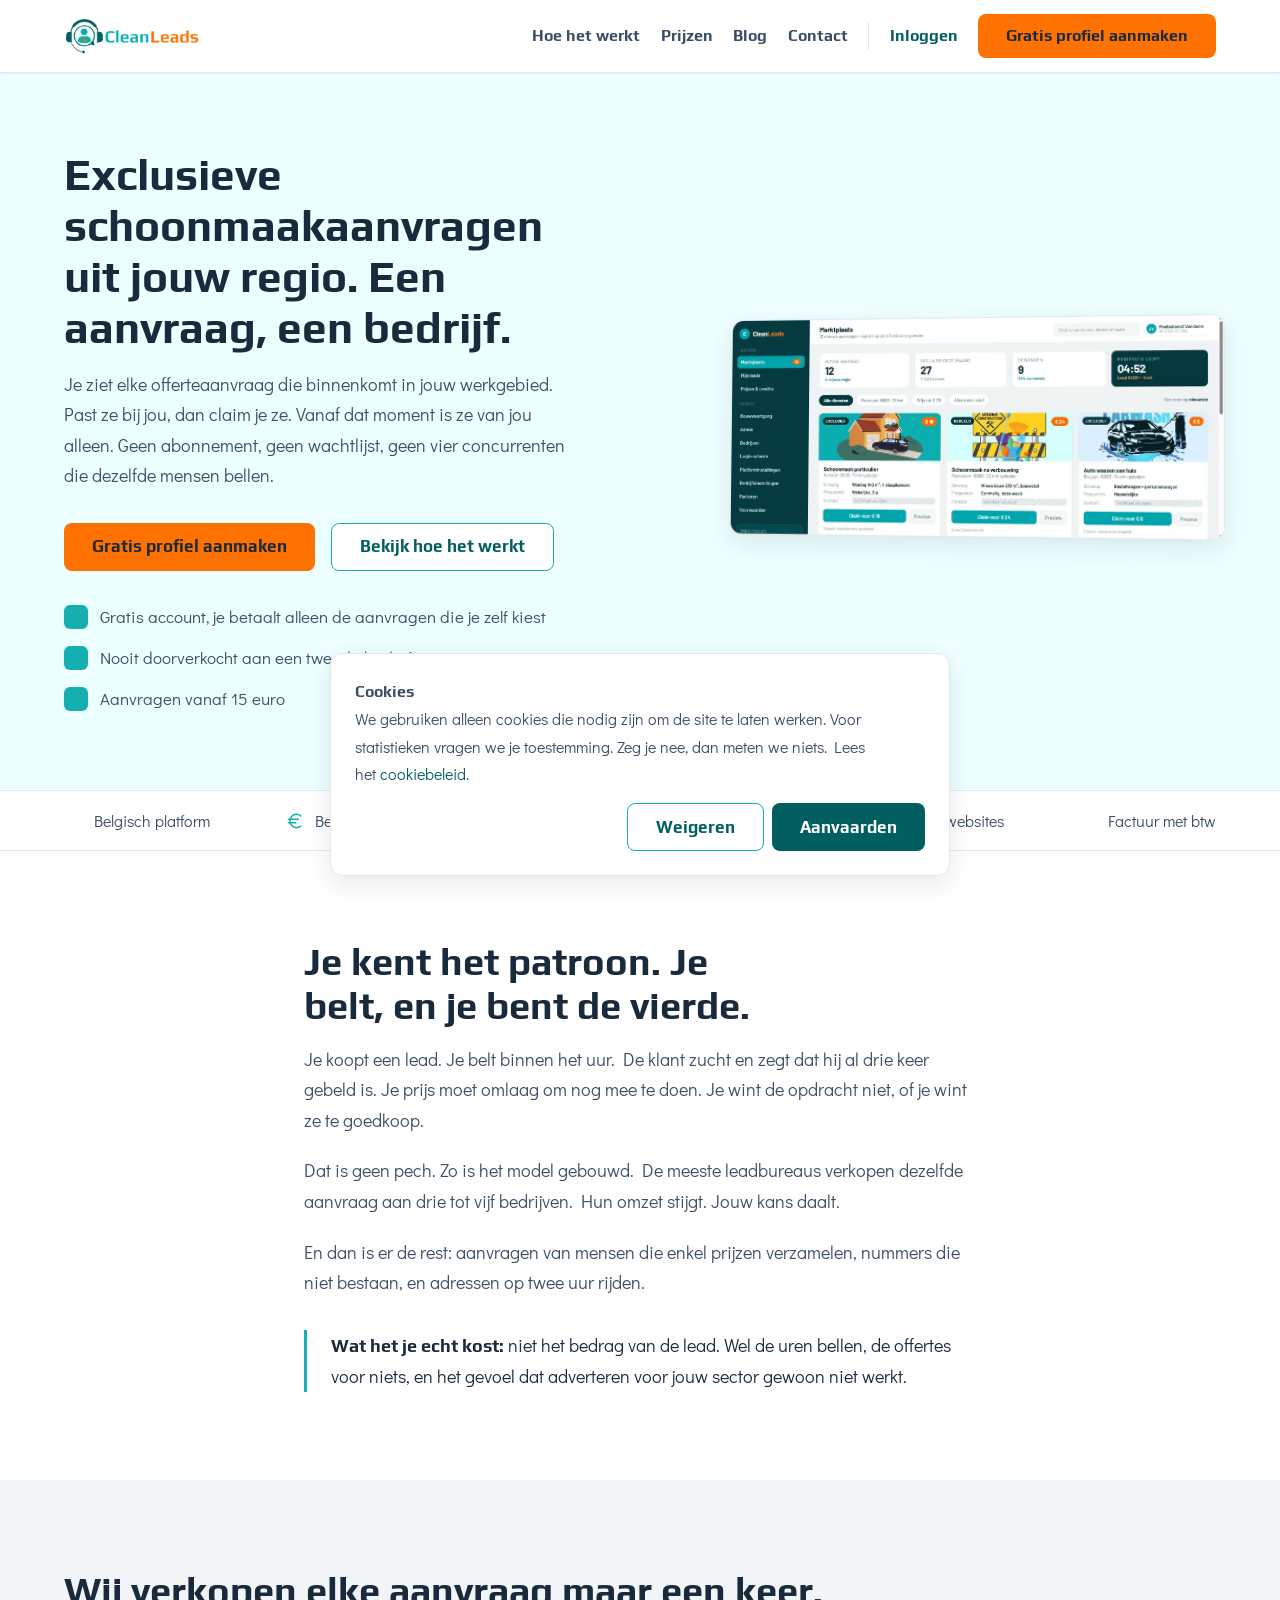
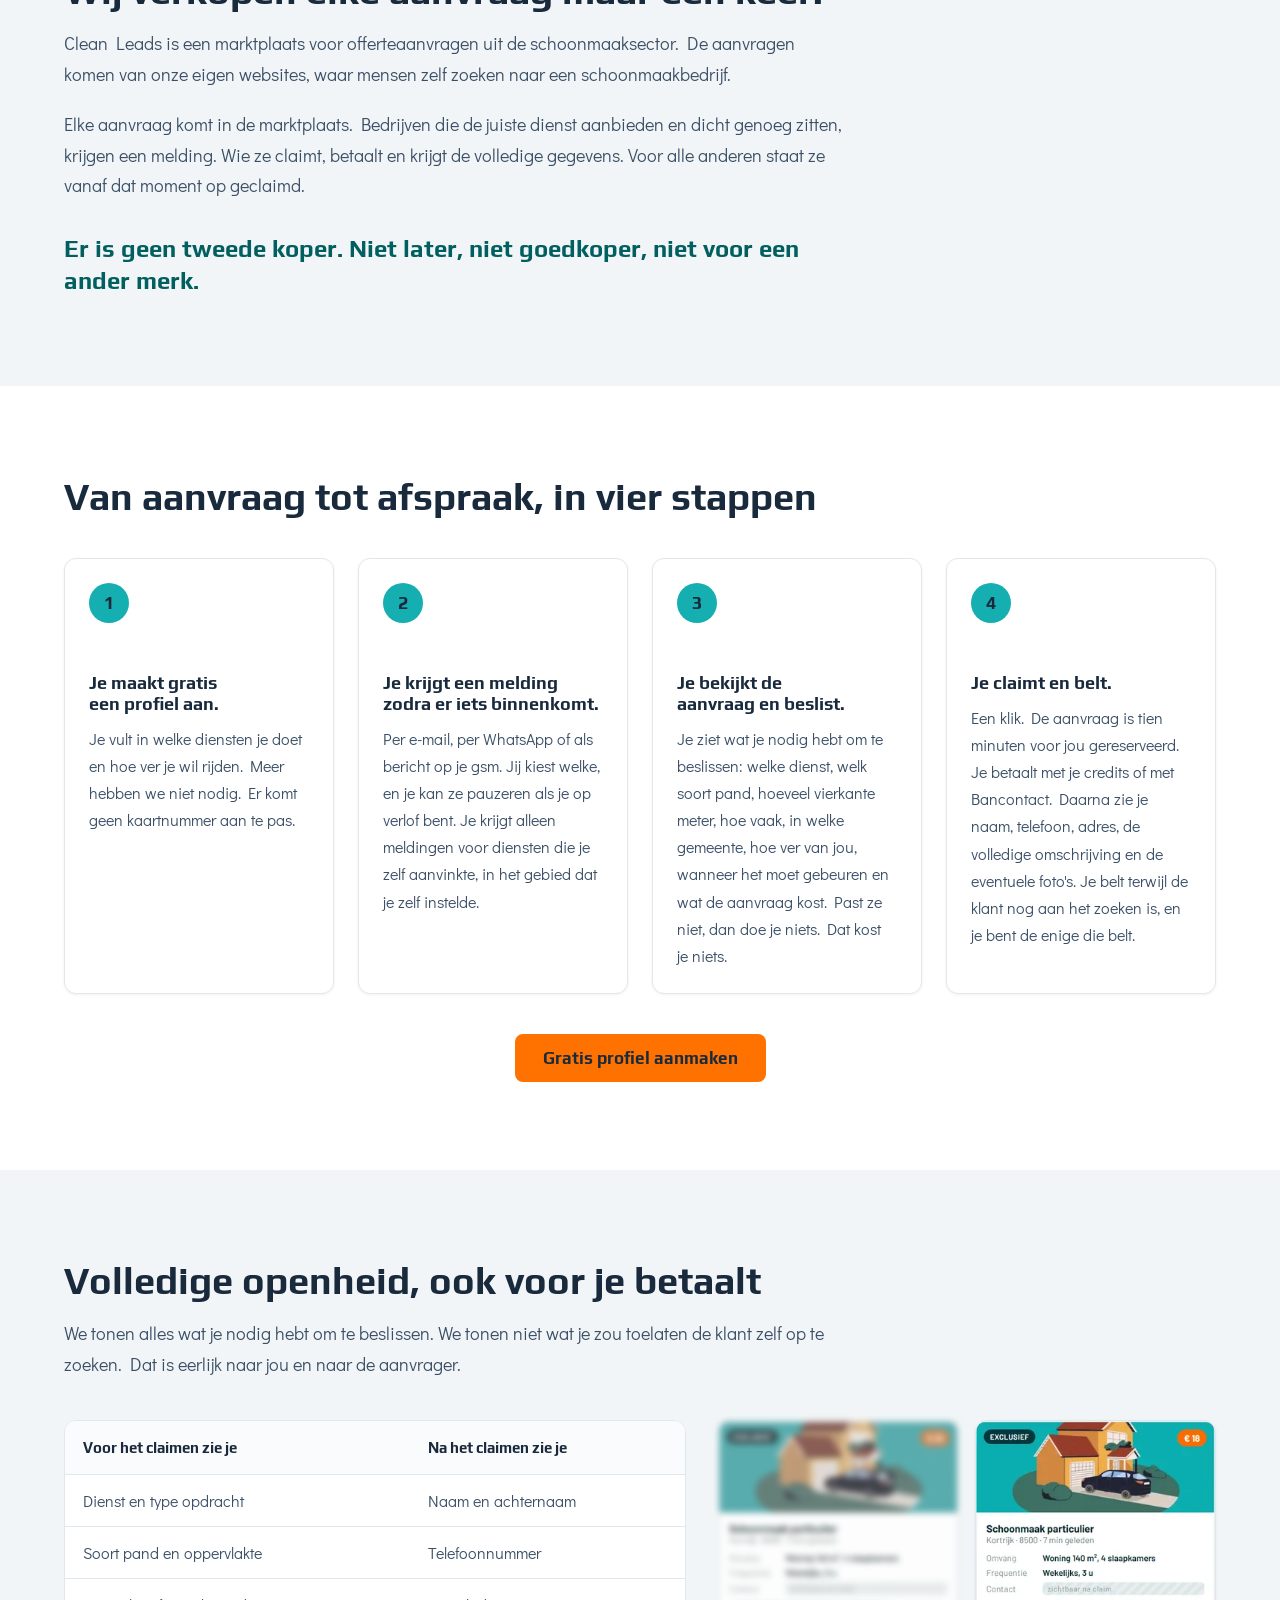
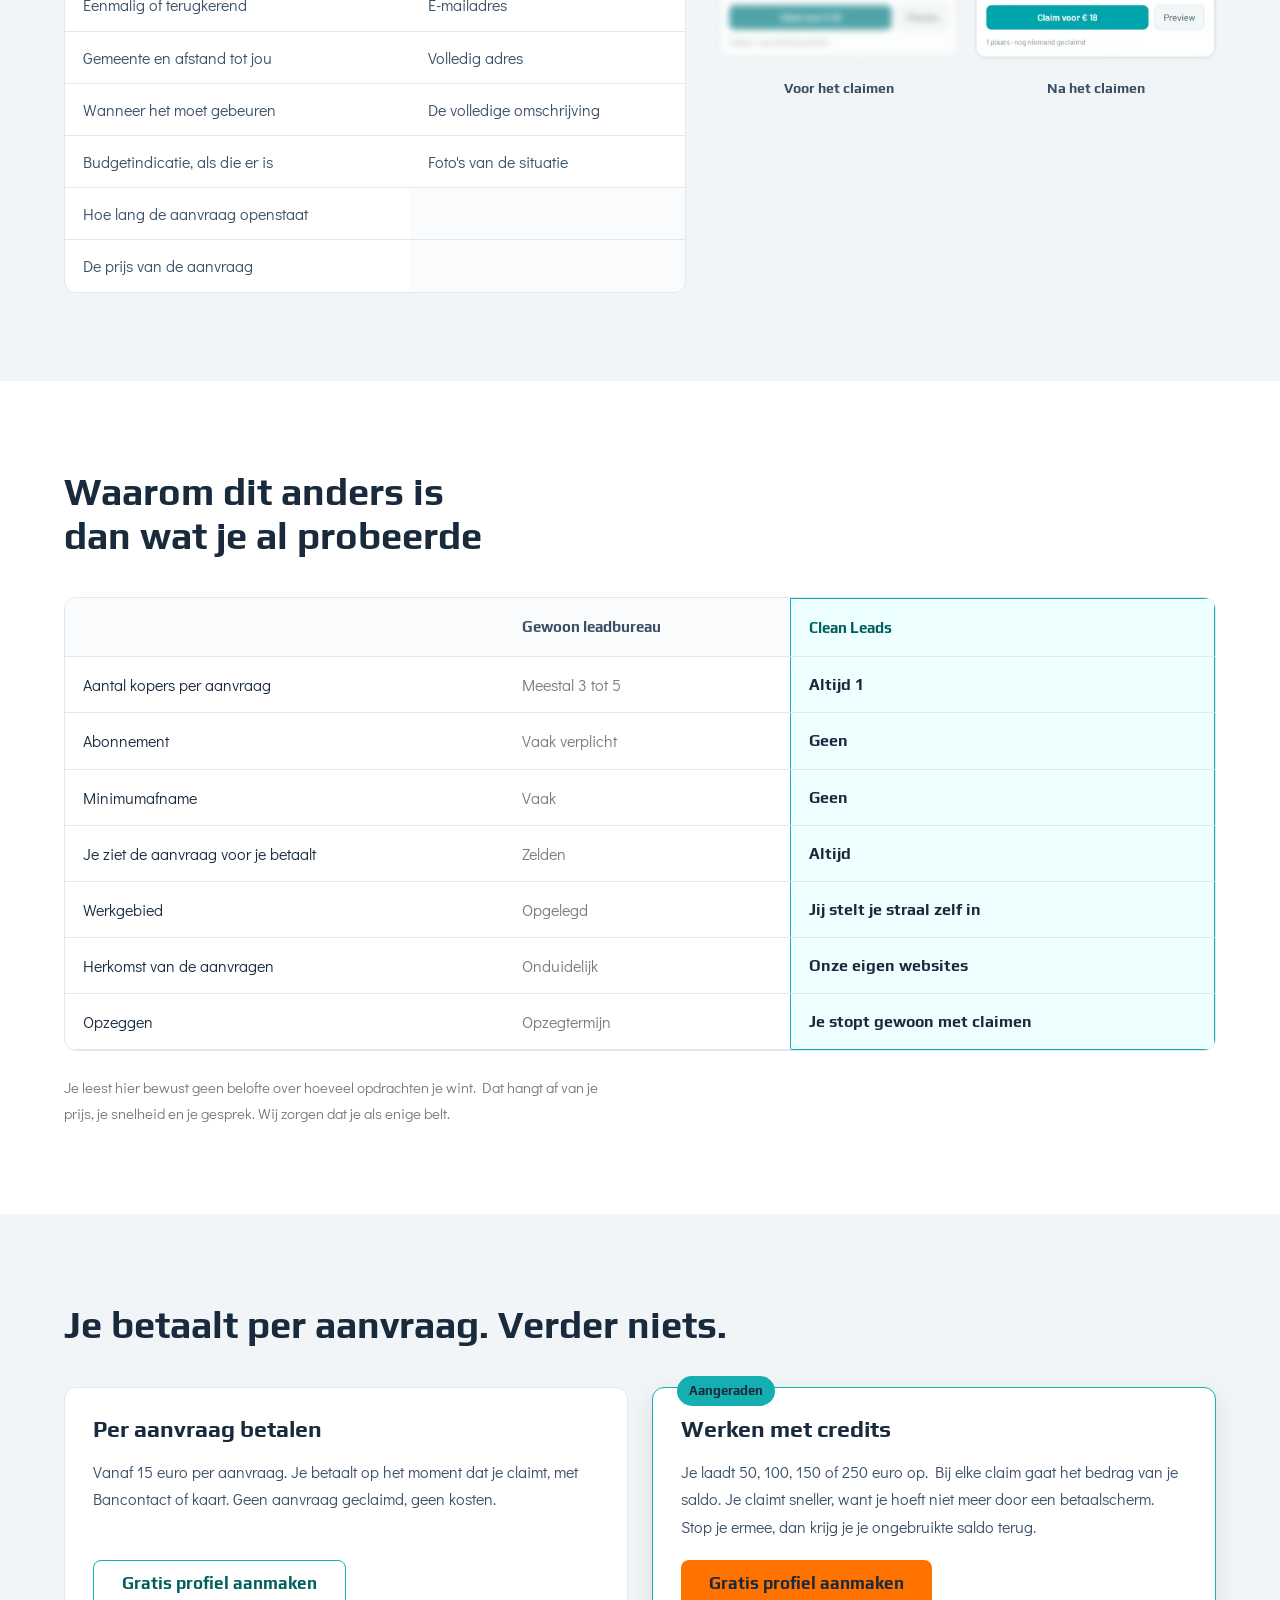
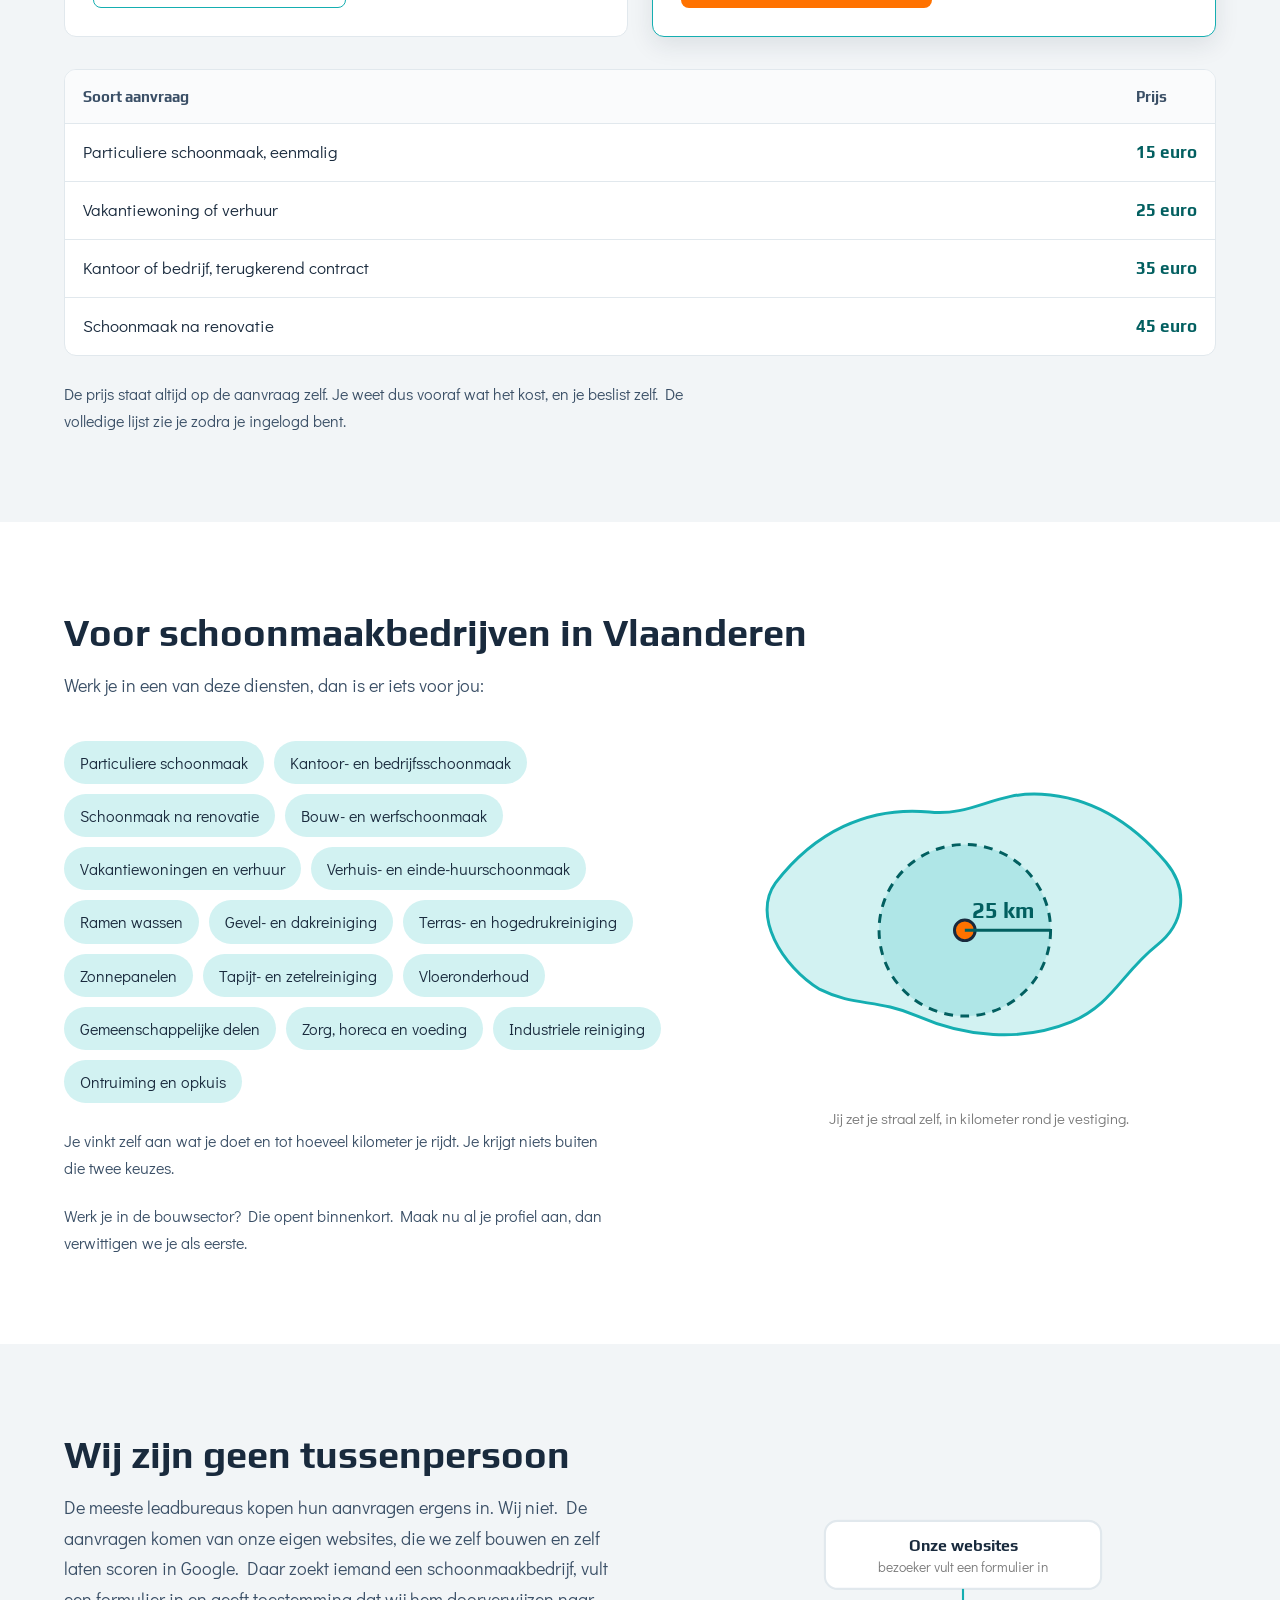
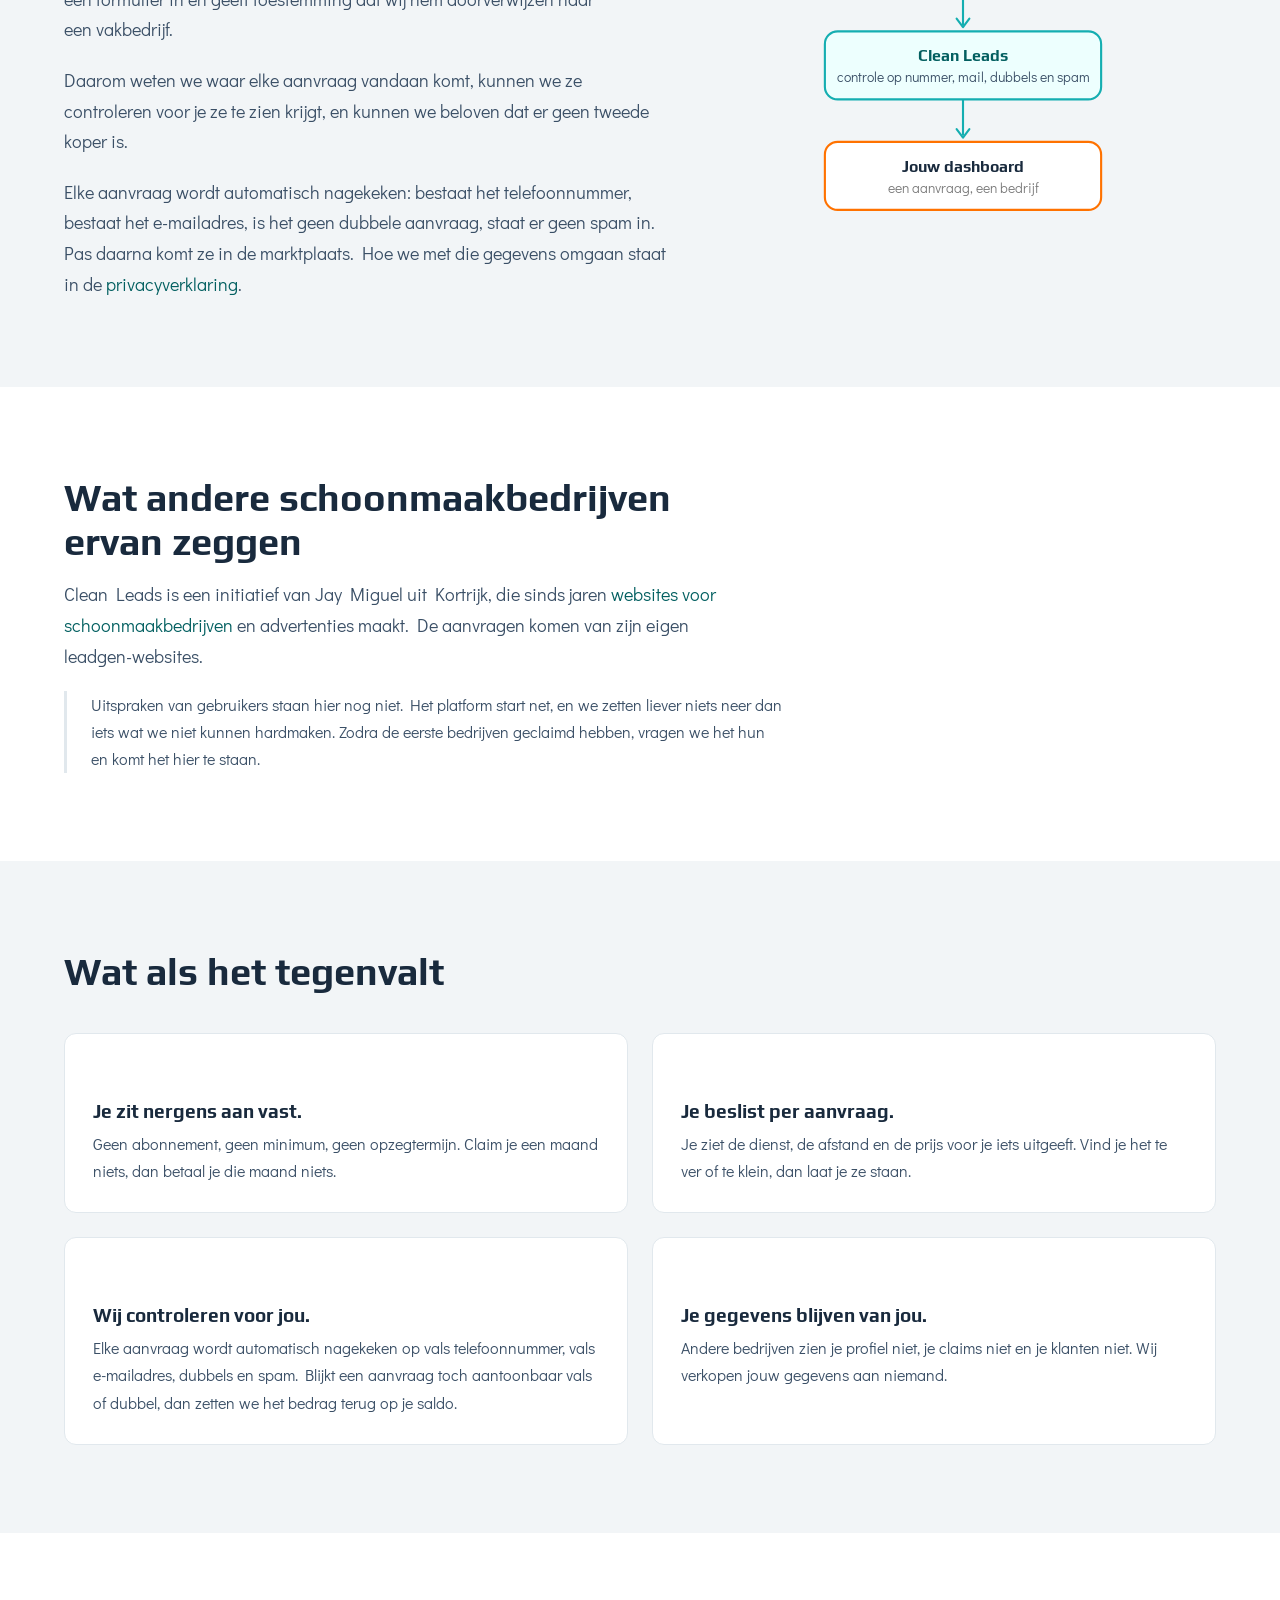
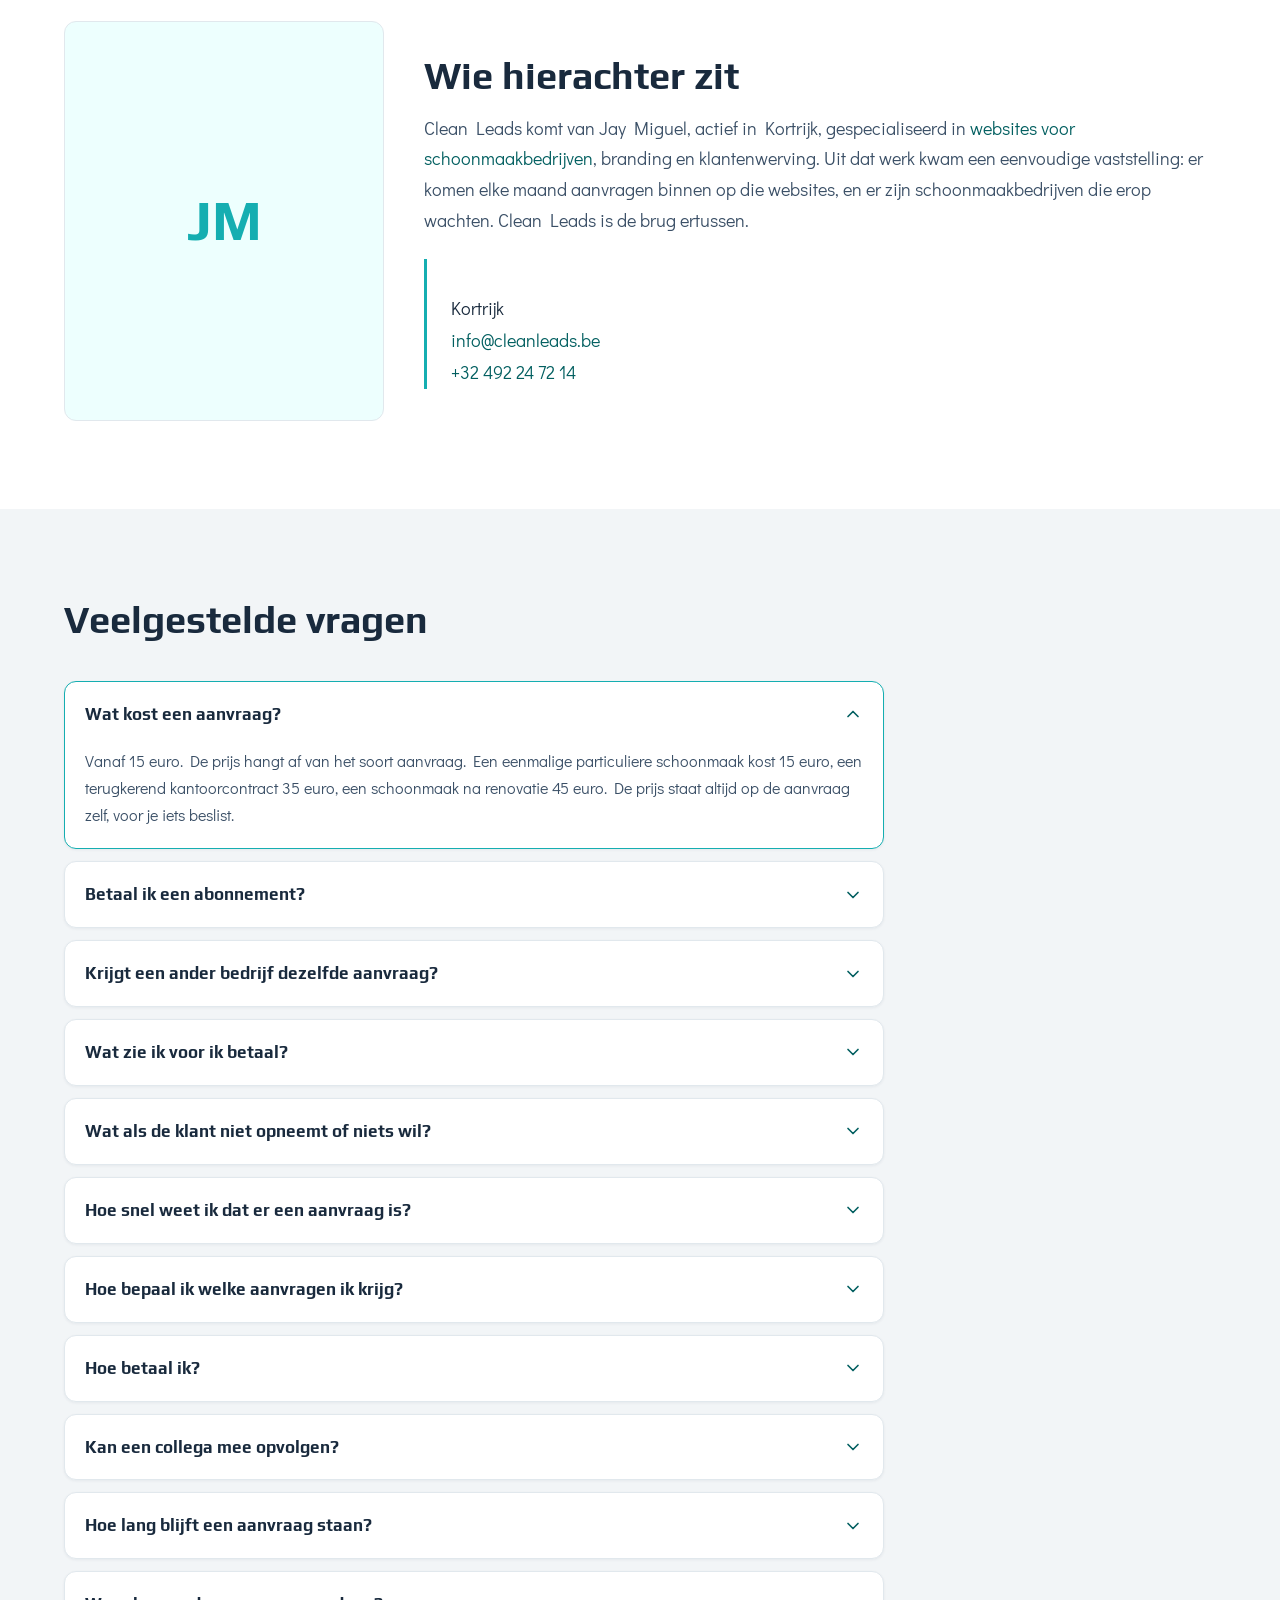
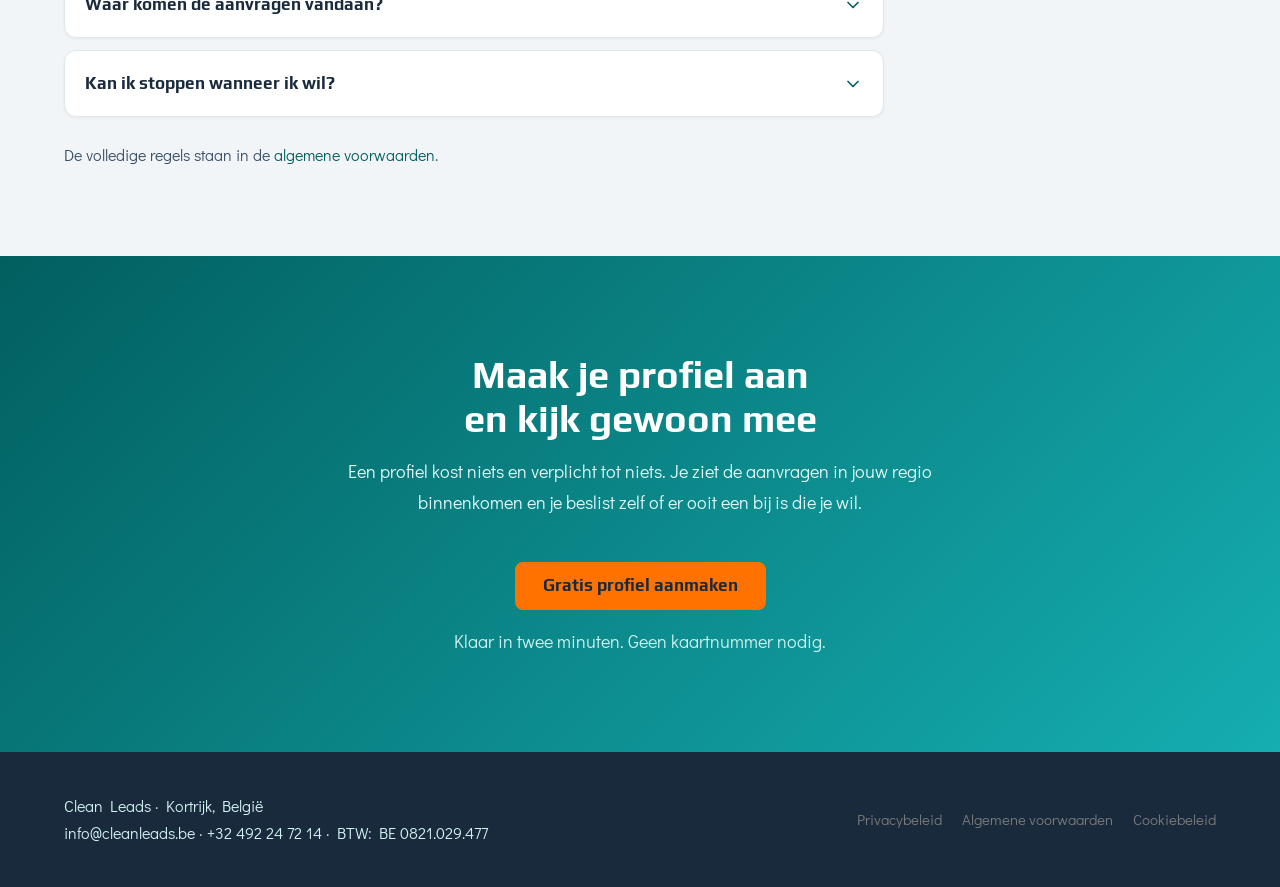
==== commit 2996a653: "Transfer: website met contact, blog, landingspagina" ====
--- a/index.html
+++ b/index.html
@@ -1,9 +1,9 @@
-<!DOCTYPE html><html lang="nl-BE"> <head><meta charset="utf-8"><meta name="viewport" content="width=device-width, initial-scale=1"><title>Leads kopen voor je schoonmaakbedrijf | Clean Leads</title><meta name="description" content="Exclusieve offerteaanvragen uit jouw regio. Een aanvraag, een bedrijf. Gratis profiel, geen abonnement, je betaalt alleen wat je claimt."><link rel="canonical" href="https://cleanleads.eu/"><meta name="robots" content="noindex, nofollow"><meta property="og:type" content="website"><meta property="og:site_name" content="Clean Leads"><meta property="og:locale" content="nl_BE"><meta property="og:title" content="Leads kopen voor je schoonmaakbedrijf | Clean Leads"><meta property="og:description" content="Exclusieve offerteaanvragen uit jouw regio. Een aanvraag, een bedrijf. Gratis profiel, geen abonnement, je betaalt alleen wat je claimt."><meta property="og:url" content="https://cleanleads.eu/"><meta name="twitter:card" content="summary_large_image"><link rel="icon" href="/favicon.svg" type="image/svg+xml"><link rel="sitemap" href="/sitemap-index.xml"><link rel="preconnect" href="https://fonts.googleapis.com"><link rel="preconnect" href="https://fonts.gstatic.com" crossorigin><link rel="stylesheet" href="https://fonts.googleapis.com/css2?family=Play:wght@400;700&family=Didact+Gothic&display=swap"><script type="application/ld+json">{"@context":"https://schema.org","@type":"Organization","name":"Clean Leads","url":"https://cleanleads.eu/","logo":"https://cleanleads.eu/logo.png","email":"jay@cleanleads.be","telephone":"+32492247214","address":{"@type":"PostalAddress","streetAddress":"Bloemistenstraat 11","postalCode":"8500","addressLocality":"Kortrijk","addressCountry":"BE"},"areaServed":{"@type":"AdministrativeArea","name":"Vlaanderen"}}</script><script type="application/ld+json">{"@context":"https://schema.org","@type":"Service","name":"Exclusieve schoonmaakleads","serviceType":"Leadgeneratie voor schoonmaakbedrijven","provider":{"@type":"Organization","name":"Clean Leads"},"areaServed":{"@type":"AdministrativeArea","name":"Vlaanderen"},"offers":{"@type":"Offer","priceCurrency":"EUR","price":"15","priceSpecification":{"@type":"PriceSpecification","minPrice":"15","priceCurrency":"EUR","description":"Prijs per exclusieve offerteaanvraag, afhankelijk van het type aanvraag"}}}</script><script type="application/ld+json">{"@context":"https://schema.org","@type":"FAQPage","mainEntity":[{"@type":"Question","name":"Krijgt een ander bedrijf dezelfde aanvraag?","acceptedAnswer":{"@type":"Answer","text":"Nee. Elke aanvraag wordt aan een bedrijf verkocht. Zodra u betaald hebt, staat de aanvraag voor alle anderen op geclaimd en kan niemand ze nog kopen."}},{"@type":"Question","name":"Wat kost een aanvraag bij Clean Leads?","acceptedAnswer":{"@type":"Answer","text":"Vanaf 15 euro. De prijs hangt af van het soort aanvraag: een eenmalige particuliere schoonmaak kost 15 euro, een terugkerend kantoorcontract 35 euro en een schoonmaak na renovatie 45 euro. De prijs staat altijd op de aanvraag zelf."}},{"@type":"Question","name":"Betaal ik een abonnement?","acceptedAnswer":{"@type":"Answer","text":"Nee. Een profiel is gratis. U betaalt alleen de aanvragen die u zelf claimt."}},{"@type":"Question","name":"Wat zie ik voor ik betaal?","acceptedAnswer":{"@type":"Answer","text":"De dienst, het soort pand, de oppervlakte, de frequentie, de gemeente, de afstand tot uw vestiging, de gewenste termijn en de prijs. Naam, adres en telefoonnummer verschijnen pas na het claimen."}},{"@type":"Question","name":"Hoe lang blijft een aanvraag beschikbaar?","acceptedAnswer":{"@type":"Answer","text":"Drie dagen. Daarna verdwijnt ze uit de marktplaats. In de praktijk worden goede aanvragen veel sneller geclaimd, want wie eerst claimt, krijgt ze."}}]}</script><link rel="stylesheet" href="/_astro/algemene-voorwaarden.nZPsQZ2i.css">
-<link rel="stylesheet" href="/_astro/index.BEa4xxML.css"></head> <body> <a class="overslaan" href="#inhoud">Naar de inhoud</a> <header class="kop" data-astro-cid-3ef6ksr2> <div class="omhulsel kop-binnen" data-astro-cid-3ef6ksr2> <a href="/" class="merk" aria-label="Clean Leads, naar de startpagina" data-astro-cid-3ef6ksr2> <span class="merk-teken" aria-hidden="true" data-astro-cid-3ef6ksr2>CL</span> <span class="merk-naam" data-astro-cid-3ef6ksr2>Clean<span class="merk-accent" data-astro-cid-3ef6ksr2>Leads</span></span> </a> <!-- Hamburger zonder JavaScript: een verborgen checkbox stuurt het menu aan. --> <input type="checkbox" id="menu-schakelaar" class="menu-schakelaar" hidden data-astro-cid-3ef6ksr2> <label for="menu-schakelaar" class="hamburger" data-astro-cid-3ef6ksr2> <span class="sr-only" data-astro-cid-3ef6ksr2>Menu openen of sluiten</span> <span class="hamburger-streep" aria-hidden="true" data-astro-cid-3ef6ksr2></span> </label> <nav class="nav" aria-label="Hoofdmenu" data-astro-cid-3ef6ksr2> <a href="/#hoe-het-werkt" data-astro-cid-3ef6ksr2>Hoe het werkt</a> <a href="/#prijzen" data-astro-cid-3ef6ksr2>Prijzen</a> <a href="/#veelgestelde-vragen" data-astro-cid-3ef6ksr2>Veelgestelde vragen</a> <a href="https://app.cleanleads.eu/inloggen" class="nav-inloggen" data-astro-cid-3ef6ksr2>Inloggen</a> <a href="https://app.cleanleads.eu/registreren" class="knop knop-primair nav-knop" data-astro-cid-3ef6ksr2>Gratis profiel aanmaken</a> </nav> </div> </header>  <main id="inhoud">  <section class="hero" data-astro-cid-v4dw7hsz> <div class="omhulsel hero-raster" data-astro-cid-v4dw7hsz> <div class="hero-beeld" data-astro-cid-v4dw7hsz> <img src="/_astro/cl-hero-dashboard.DpxS4LTU_1k5pqV.webp" srcset="/_astro/cl-hero-dashboard.DpxS4LTU_Zun39v.webp 560w, /_astro/cl-hero-dashboard.DpxS4LTU_K5Vf4.webp 900w, /_astro/cl-hero-dashboard.DpxS4LTU_ZYcPq5.webp 1400w" alt="Leadsdashboard van Clean Leads met exclusieve schoonmaakaanvragen" sizes="(max-width: 900px) 92vw, 44vw" loading="eager" fetchpriority="high" data-astro-cid-v4dw7hsz="true" decoding="async" width="1920" height="843"> </div> <div class="hero-tekst" data-astro-cid-v4dw7hsz> <h1 data-astro-cid-v4dw7hsz>Exclusieve schoonmaakaanvragen uit jouw regio. Een aanvraag, een bedrijf.</h1> <p class="hero-sub" data-astro-cid-v4dw7hsz>
+<!DOCTYPE html><html lang="nl-BE" data-astro-cid-sbfv7vrk> <head><meta charset="utf-8"><meta name="viewport" content="width=device-width, initial-scale=1"><title>Leads kopen voor je schoonmaakbedrijf | Clean Leads</title><meta name="description" content="Exclusieve offerteaanvragen uit jouw regio. Een aanvraag, een bedrijf. Gratis profiel, geen abonnement, je betaalt alleen wat je claimt."><link rel="canonical" href="https://cleanleads.eu/"><meta name="robots" content="noindex, nofollow"><meta property="og:type" content="website"><meta property="og:site_name" content="Clean Leads"><meta property="og:locale" content="nl_BE"><meta property="og:title" content="Leads kopen voor je schoonmaakbedrijf | Clean Leads"><meta property="og:description" content="Exclusieve offerteaanvragen uit jouw regio. Een aanvraag, een bedrijf. Gratis profiel, geen abonnement, je betaalt alleen wat je claimt."><meta property="og:url" content="https://cleanleads.eu/"><meta name="twitter:card" content="summary_large_image"><link rel="icon" href="/favicon.svg" type="image/svg+xml"><link rel="sitemap" href="/sitemap-index.xml"><link rel="preconnect" href="https://fonts.googleapis.com"><link rel="preconnect" href="https://fonts.gstatic.com" crossorigin><link rel="stylesheet" href="https://fonts.googleapis.com/css2?family=Play:wght@400;700&family=Didact+Gothic&display=swap"><script type="application/ld+json">{"@context":"https://schema.org","@type":"Organization","name":"Clean Leads","url":"https://cleanleads.eu/","logo":"https://cleanleads.eu/logo.png","email":"info@cleanleads.be","telephone":"+32492247214","address":{"@type":"PostalAddress","addressLocality":"Kortrijk","addressCountry":"BE"},"areaServed":{"@type":"AdministrativeArea","name":"Vlaanderen"}}</script><script type="application/ld+json">{"@context":"https://schema.org","@type":"Service","name":"Exclusieve schoonmaakleads","serviceType":"Leadgeneratie voor schoonmaakbedrijven","provider":{"@type":"Organization","name":"Clean Leads"},"areaServed":{"@type":"AdministrativeArea","name":"Vlaanderen"},"offers":{"@type":"Offer","priceCurrency":"EUR","price":"15","priceSpecification":{"@type":"PriceSpecification","minPrice":"15","priceCurrency":"EUR","description":"Prijs per exclusieve offerteaanvraag, afhankelijk van het type aanvraag"}}}</script><script type="application/ld+json">{"@context":"https://schema.org","@type":"FAQPage","mainEntity":[{"@type":"Question","name":"Krijgt een ander bedrijf dezelfde aanvraag?","acceptedAnswer":{"@type":"Answer","text":"Nee. Elke aanvraag wordt aan een bedrijf verkocht. Zodra u betaald hebt, staat de aanvraag voor alle anderen op geclaimd en kan niemand ze nog kopen."}},{"@type":"Question","name":"Wat kost een aanvraag bij Clean Leads?","acceptedAnswer":{"@type":"Answer","text":"Vanaf 15 euro. De prijs hangt af van het soort aanvraag: een eenmalige particuliere schoonmaak kost 15 euro, een terugkerend kantoorcontract 35 euro en een schoonmaak na renovatie 45 euro. De prijs staat altijd op de aanvraag zelf."}},{"@type":"Question","name":"Betaal ik een abonnement?","acceptedAnswer":{"@type":"Answer","text":"Nee. Een profiel is gratis. U betaalt alleen de aanvragen die u zelf claimt."}},{"@type":"Question","name":"Wat zie ik voor ik betaal?","acceptedAnswer":{"@type":"Answer","text":"De dienst, het soort pand, de oppervlakte, de frequentie, de gemeente, de afstand tot uw vestiging, de gewenste termijn en de prijs. Naam, adres en telefoonnummer verschijnen pas na het claimen."}},{"@type":"Question","name":"Hoe lang blijft een aanvraag beschikbaar?","acceptedAnswer":{"@type":"Answer","text":"Drie dagen. Daarna verdwijnt ze uit de marktplaats. In de praktijk worden goede aanvragen veel sneller geclaimd, want wie eerst claimt, krijgt ze."}}]}</script><link rel="stylesheet" href="/_astro/cookiebeleid.BcqgXXeC.css">
+<link rel="stylesheet" href="/_astro/index.BEa4xxML.css"></head> <body data-astro-cid-sbfv7vrk> <a class="overslaan" href="#inhoud" data-astro-cid-sbfv7vrk>Naar de inhoud</a> <header class="kop" data-astro-cid-3ef6ksr2> <div class="omhulsel kop-binnen" data-astro-cid-3ef6ksr2> <a href="/" class="merk" aria-label="Clean Leads, naar de startpagina" data-astro-cid-3ef6ksr2> <img src="/_astro/logo-cleanleads.z0na8-ZU_2vH8Q3.webp" srcset="/_astro/logo-cleanleads.z0na8-ZU_1lVQsi.webp 200w, /_astro/logo-cleanleads.z0na8-ZU_ZtH8X0.webp 400w" alt="Clean Leads" sizes="200px" loading="eager" data-astro-cid-3ef6ksr2="true" decoding="async" fetchpriority="auto" width="408" height="115"> </a> <a href="https://app.cleanleads.eu/registreren" class="knop knop-primair kop-knop-mobiel" data-astro-cid-3ef6ksr2>Gratis profiel</a> <input type="checkbox" id="menu-schakelaar" class="menu-schakelaar" hidden data-astro-cid-3ef6ksr2> <label for="menu-schakelaar" class="hamburger" data-astro-cid-3ef6ksr2> <span class="sr-only" data-astro-cid-3ef6ksr2>Menu openen of sluiten</span> <span class="hamburger-streep" aria-hidden="true" data-astro-cid-3ef6ksr2></span> </label> <nav class="nav" aria-label="Hoofdmenu" data-astro-cid-3ef6ksr2> <a href="/#hoe-het-werkt" data-astro-cid-3ef6ksr2>Hoe het werkt</a> <a href="/#prijzen" data-astro-cid-3ef6ksr2>Prijzen</a> <a href="/blog" data-astro-cid-3ef6ksr2>Blog</a> <a href="/contact" data-astro-cid-3ef6ksr2>Contact</a> <a href="https://app.cleanleads.eu/inloggen" class="nav-inloggen" data-astro-cid-3ef6ksr2>Inloggen</a> <a href="https://app.cleanleads.eu/registreren" class="knop knop-primair nav-knop" data-astro-cid-3ef6ksr2>Gratis profiel aanmaken</a> </nav> </div> </header>  <main id="inhoud" data-astro-cid-sbfv7vrk>  <section class="hero" data-astro-cid-v4dw7hsz> <div class="omhulsel hero-raster" data-astro-cid-v4dw7hsz> <div class="hero-beeld" data-astro-cid-v4dw7hsz> <img src="/_astro/cl-hero-dashboard.DpxS4LTU_1k5pqV.webp" srcset="/_astro/cl-hero-dashboard.DpxS4LTU_Zun39v.webp 560w, /_astro/cl-hero-dashboard.DpxS4LTU_K5Vf4.webp 900w, /_astro/cl-hero-dashboard.DpxS4LTU_ZYcPq5.webp 1400w" alt="Leadsdashboard van Clean Leads met exclusieve schoonmaakaanvragen" sizes="(max-width: 900px) 92vw, 44vw" loading="eager" fetchpriority="high" data-astro-cid-v4dw7hsz="true" decoding="async" width="1920" height="843"> </div> <div class="hero-tekst" data-astro-cid-v4dw7hsz> <h1 data-astro-cid-v4dw7hsz>Exclusieve schoonmaakaanvragen uit jouw regio. Een aanvraag, een bedrijf.</h1> <p class="hero-sub" data-astro-cid-v4dw7hsz>
 Je ziet elke offerteaanvraag die binnenkomt in jouw werkgebied. Past ze bij jou, dan claim
         je ze. Vanaf dat moment is ze van jou alleen. Geen abonnement, geen wachtlijst, geen vier
         concurrenten die dezelfde mensen bellen.
-</p> <div class="hero-knoppen" data-astro-cid-v4dw7hsz> <a href="https://app.cleanleads.eu/registreren" class="knop knop-primair" data-astro-cid-v4dw7hsz>Gratis profiel aanmaken</a> <a href="#hoe-het-werkt" class="knop knop-outline" data-astro-cid-v4dw7hsz>Bekijk hoe het werkt</a> </div> <ul class="hero-punten" data-astro-cid-v4dw7hsz> <li data-astro-cid-v4dw7hsz> <span class="vink" aria-hidden="true" data-astro-cid-v4dw7hsz><svg xmlns="http://www.w3.org/2000/svg" width="16" height="16" viewBox="0 0 24 24" fill="none" stroke="currentColor" stroke-width="1.75" stroke-linecap="round" stroke-linejoin="round" aria-hidden="true" focusable="false"><path d="M20 6 9 17l-5-5"/></svg></span> Gratis account, je betaalt alleen de aanvragen die je zelf kiest </li><li data-astro-cid-v4dw7hsz> <span class="vink" aria-hidden="true" data-astro-cid-v4dw7hsz><svg xmlns="http://www.w3.org/2000/svg" width="16" height="16" viewBox="0 0 24 24" fill="none" stroke="currentColor" stroke-width="1.75" stroke-linecap="round" stroke-linejoin="round" aria-hidden="true" focusable="false"><path d="M20 6 9 17l-5-5"/></svg></span> Nooit doorverkocht aan een tweede bedrijf </li><li data-astro-cid-v4dw7hsz> <span class="vink" aria-hidden="true" data-astro-cid-v4dw7hsz><svg xmlns="http://www.w3.org/2000/svg" width="16" height="16" viewBox="0 0 24 24" fill="none" stroke="currentColor" stroke-width="1.75" stroke-linecap="round" stroke-linejoin="round" aria-hidden="true" focusable="false"><path d="M20 6 9 17l-5-5"/></svg></span> Aanvragen vanaf 15 euro </li> </ul> </div> </div> </section>  <section class="balk" aria-label="Waarom Clean Leads te vertrouwen is" data-astro-cid-iqiixjsa> <div class="omhulsel balk-rij" data-astro-cid-iqiixjsa> <div class="balk-item" data-astro-cid-iqiixjsa> <svg xmlns="http://www.w3.org/2000/svg" width="20" height="20" viewBox="0 0 24 24" fill="none" stroke="currentColor" stroke-width="1.75" stroke-linecap="round" stroke-linejoin="round" aria-hidden="true" focusable="false" class="balk-icoon"><path d="M4 15s1-1 4-1 5 2 8 2 4-1 4-1V3s-1 1-4 1-5-2-8-2-4 1-4 1z"/><line x1="4" x2="4" y1="22" y2="15"/></svg> <span data-astro-cid-iqiixjsa>Belgisch platform</span> </div><div class="balk-item" data-astro-cid-iqiixjsa> <svg xmlns="http://www.w3.org/2000/svg" width="20" height="20" viewBox="0 0 24 24" fill="none" stroke="currentColor" stroke-width="1.75" stroke-linecap="round" stroke-linejoin="round" aria-hidden="true" focusable="false" class="balk-icoon"><path d="M4 10h12M4 14h9"/><path d="M19 6a7.7 7.7 0 0 0-5.2-2A7.9 7.9 0 0 0 6 12c0 4.4 3.5 8 7.8 8 2 0 3.8-.8 5.2-2"/></svg> <span data-astro-cid-iqiixjsa>Betaal met Bancontact</span> </div><div class="balk-item" data-astro-cid-iqiixjsa> <svg xmlns="http://www.w3.org/2000/svg" width="20" height="20" viewBox="0 0 24 24" fill="none" stroke="currentColor" stroke-width="1.75" stroke-linecap="round" stroke-linejoin="round" aria-hidden="true" focusable="false" class="balk-icoon"><rect width="18" height="11" x="3" y="11" rx="2"/><path d="M7 11V7a5 5 0 0 1 10 0v4"/></svg> <span data-astro-cid-iqiixjsa>Geen abonnement</span> </div><div class="balk-item" data-astro-cid-iqiixjsa> <svg xmlns="http://www.w3.org/2000/svg" width="20" height="20" viewBox="0 0 24 24" fill="none" stroke="currentColor" stroke-width="1.75" stroke-linecap="round" stroke-linejoin="round" aria-hidden="true" focusable="false" class="balk-icoon"><circle cx="12" cy="12" r="10"/><path d="M12 2a14.5 14.5 0 0 0 0 20 14.5 14.5 0 0 0 0-20"/><path d="M2 12h20"/></svg> <span data-astro-cid-iqiixjsa>Aanvragen uit eigen websites</span> </div><div class="balk-item" data-astro-cid-iqiixjsa> <svg xmlns="http://www.w3.org/2000/svg" width="20" height="20" viewBox="0 0 24 24" fill="none" stroke="currentColor" stroke-width="1.75" stroke-linecap="round" stroke-linejoin="round" aria-hidden="true" focusable="false" class="balk-icoon"><path d="M15 2H6a2 2 0 0 0-2 2v16a2 2 0 0 0 2 2h12a2 2 0 0 0 2-2V7z"/><path d="M14 2v4a2 2 0 0 0 2 2h4"/></svg> <span data-astro-cid-iqiixjsa>Factuur met btw</span> </div> </div> </section>  <section class="sectie" data-astro-cid-dtyfjlcz> <div class="omhulsel probleem" data-astro-cid-dtyfjlcz> <h2 data-astro-cid-dtyfjlcz>Je kent het patroon. Je belt, en je bent de vierde.</h2> <p data-astro-cid-dtyfjlcz>
+</p> <div class="hero-knoppen" data-astro-cid-v4dw7hsz> <a href="https://app.cleanleads.eu/registreren" class="knop knop-primair" data-astro-cid-v4dw7hsz>Gratis profiel aanmaken</a> <a href="#hoe-het-werkt" class="knop knop-outline" data-astro-cid-v4dw7hsz>Bekijk hoe het werkt</a> </div> <ul class="hero-punten" data-astro-cid-v4dw7hsz> <li data-astro-cid-v4dw7hsz> <span class="vink" aria-hidden="true" data-astro-cid-v4dw7hsz><svg xmlns="http://www.w3.org/2000/svg" width="16" height="16" viewBox="0 0 24 24" fill="none" stroke="currentColor" stroke-width="1.75" stroke-linecap="round" stroke-linejoin="round" aria-hidden="true" focusable="false"></svg></span> Gratis account, je betaalt alleen de aanvragen die je zelf kiest </li><li data-astro-cid-v4dw7hsz> <span class="vink" aria-hidden="true" data-astro-cid-v4dw7hsz><svg xmlns="http://www.w3.org/2000/svg" width="16" height="16" viewBox="0 0 24 24" fill="none" stroke="currentColor" stroke-width="1.75" stroke-linecap="round" stroke-linejoin="round" aria-hidden="true" focusable="false"></svg></span> Nooit doorverkocht aan een tweede bedrijf </li><li data-astro-cid-v4dw7hsz> <span class="vink" aria-hidden="true" data-astro-cid-v4dw7hsz><svg xmlns="http://www.w3.org/2000/svg" width="16" height="16" viewBox="0 0 24 24" fill="none" stroke="currentColor" stroke-width="1.75" stroke-linecap="round" stroke-linejoin="round" aria-hidden="true" focusable="false"></svg></span> Aanvragen vanaf 15 euro </li> </ul> </div> </div> </section>  <section class="balk" aria-label="Waarom Clean Leads te vertrouwen is" data-astro-cid-iqiixjsa> <div class="omhulsel balk-rij" data-astro-cid-iqiixjsa> <div class="balk-item" data-astro-cid-iqiixjsa> <svg xmlns="http://www.w3.org/2000/svg" width="20" height="20" viewBox="0 0 24 24" fill="none" stroke="currentColor" stroke-width="1.75" stroke-linecap="round" stroke-linejoin="round" aria-hidden="true" focusable="false" class="balk-icoon"></svg> <span data-astro-cid-iqiixjsa>Belgisch platform</span> </div><div class="balk-item" data-astro-cid-iqiixjsa> <svg xmlns="http://www.w3.org/2000/svg" width="20" height="20" viewBox="0 0 24 24" fill="none" stroke="currentColor" stroke-width="1.75" stroke-linecap="round" stroke-linejoin="round" aria-hidden="true" focusable="false" class="balk-icoon"><path d="M4 10h12M4 14h9"/><path d="M19 6a7.7 7.7 0 0 0-5.2-2A7.9 7.9 0 0 0 6 12c0 4.4 3.5 8 7.8 8 2 0 3.8-.8 5.2-2"/></svg> <span data-astro-cid-iqiixjsa>Betaal met Bancontact</span> </div><div class="balk-item" data-astro-cid-iqiixjsa> <svg xmlns="http://www.w3.org/2000/svg" width="20" height="20" viewBox="0 0 24 24" fill="none" stroke="currentColor" stroke-width="1.75" stroke-linecap="round" stroke-linejoin="round" aria-hidden="true" focusable="false" class="balk-icoon"></svg> <span data-astro-cid-iqiixjsa>Geen abonnement</span> </div><div class="balk-item" data-astro-cid-iqiixjsa> <svg xmlns="http://www.w3.org/2000/svg" width="20" height="20" viewBox="0 0 24 24" fill="none" stroke="currentColor" stroke-width="1.75" stroke-linecap="round" stroke-linejoin="round" aria-hidden="true" focusable="false" class="balk-icoon"></svg> <span data-astro-cid-iqiixjsa>Aanvragen uit eigen websites</span> </div><div class="balk-item" data-astro-cid-iqiixjsa> <svg xmlns="http://www.w3.org/2000/svg" width="20" height="20" viewBox="0 0 24 24" fill="none" stroke="currentColor" stroke-width="1.75" stroke-linecap="round" stroke-linejoin="round" aria-hidden="true" focusable="false" class="balk-icoon"></svg> <span data-astro-cid-iqiixjsa>Factuur met btw</span> </div> </div> </section>  <section class="sectie" data-astro-cid-dtyfjlcz> <div class="omhulsel probleem" data-astro-cid-dtyfjlcz> <h2 data-astro-cid-dtyfjlcz>Je kent het patroon. Je belt, en je bent de vierde.</h2> <p data-astro-cid-dtyfjlcz>
 Je koopt een lead. Je belt binnen het uur. De klant zucht en zegt dat hij al drie keer
       gebeld is. Je prijs moet omlaag om nog mee te doen. Je wint de opdracht niet, of je wint ze
       te goedkoop.
@@ -22,7 +22,7 @@
 Elke aanvraag komt in de marktplaats. Bedrijven die de juiste dienst aanbieden en dicht
       genoeg zitten, krijgen een melding. Wie ze claimt, betaalt en krijgt de volledige gegevens.
       Voor alle anderen staat ze vanaf dat moment op geclaimd.
-</p> <p class="nadruk" data-astro-cid-ujgrcpo3>Er is geen tweede koper. Niet later, niet goedkoper, niet voor een ander merk.</p> </div> </div> </section>  <section class="sectie" id="hoe-het-werkt" data-astro-cid-h3ufya2o> <div class="omhulsel" data-astro-cid-h3ufya2o> <div class="sectie-kop" data-astro-cid-h3ufya2o> <h2 data-astro-cid-h3ufya2o>Van aanvraag tot afspraak, in vier stappen</h2> </div> <ol class="stappen" data-astro-cid-h3ufya2o> <li class="stap" data-astro-cid-h3ufya2o> <div class="stap-nummer" aria-hidden="true" data-astro-cid-h3ufya2o>1</div> <svg xmlns="http://www.w3.org/2000/svg" width="26" height="26" viewBox="0 0 24 24" fill="none" stroke="currentColor" stroke-width="1.75" stroke-linecap="round" stroke-linejoin="round" aria-hidden="true" focusable="false" class="stap-icoon"><path d="M19 21v-2a4 4 0 0 0-4-4H9a4 4 0 0 0-4 4v2"/><circle cx="12" cy="7" r="4"/></svg> <h3 data-astro-cid-h3ufya2o>Je maakt gratis een profiel aan.</h3> <p data-astro-cid-h3ufya2o>Je vult in welke diensten je doet en hoe ver je wil rijden. Meer hebben we niet nodig. Er komt geen kaartnummer aan te pas.</p> </li><li class="stap" data-astro-cid-h3ufya2o> <div class="stap-nummer" aria-hidden="true" data-astro-cid-h3ufya2o>2</div> <svg xmlns="http://www.w3.org/2000/svg" width="26" height="26" viewBox="0 0 24 24" fill="none" stroke="currentColor" stroke-width="1.75" stroke-linecap="round" stroke-linejoin="round" aria-hidden="true" focusable="false" class="stap-icoon"><path d="M10.268 21a2 2 0 0 0 3.464 0"/><path d="M3.262 15.326A1 1 0 0 0 4 17h16a1 1 0 0 0 .74-1.673C19.41 13.956 18 12.499 18 8A6 6 0 0 0 6 8c0 4.499-1.411 5.956-2.738 7.326"/></svg> <h3 data-astro-cid-h3ufya2o>Je krijgt een melding zodra er iets binnenkomt.</h3> <p data-astro-cid-h3ufya2o>Per e-mail, per WhatsApp of als bericht op je gsm. Jij kiest welke, en je kan ze pauzeren als je op verlof bent. Je krijgt alleen meldingen voor diensten die je zelf aanvinkte, in het gebied dat je zelf instelde.</p> </li><li class="stap" data-astro-cid-h3ufya2o> <div class="stap-nummer" aria-hidden="true" data-astro-cid-h3ufya2o>3</div> <svg xmlns="http://www.w3.org/2000/svg" width="26" height="26" viewBox="0 0 24 24" fill="none" stroke="currentColor" stroke-width="1.75" stroke-linecap="round" stroke-linejoin="round" aria-hidden="true" focusable="false" class="stap-icoon"><path d="M3 6h18M3 12h18M3 18h12"/></svg> <h3 data-astro-cid-h3ufya2o>Je bekijkt de aanvraag en beslist.</h3> <p data-astro-cid-h3ufya2o>Je ziet wat je nodig hebt om te beslissen: welke dienst, welk soort pand, hoeveel vierkante meter, hoe vaak, in welke gemeente, hoe ver van jou, wanneer het moet gebeuren en wat de aanvraag kost. Past ze niet, dan doe je niets. Dat kost je niets.</p> </li><li class="stap" data-astro-cid-h3ufya2o> <div class="stap-nummer" aria-hidden="true" data-astro-cid-h3ufya2o>4</div> <svg xmlns="http://www.w3.org/2000/svg" width="26" height="26" viewBox="0 0 24 24" fill="none" stroke="currentColor" stroke-width="1.75" stroke-linecap="round" stroke-linejoin="round" aria-hidden="true" focusable="false" class="stap-icoon"><path d="M22 16.92v3a2 2 0 0 1-2.18 2 19.79 19.79 0 0 1-8.63-3.07 19.5 19.5 0 0 1-6-6 19.79 19.79 0 0 1-3.07-8.67A2 2 0 0 1 4.11 2h3a2 2 0 0 1 2 1.72c.127.96.361 1.903.7 2.81a2 2 0 0 1-.45 2.11L8.09 9.91a16 16 0 0 0 6 6l1.27-1.27a2 2 0 0 1 2.11-.45c.907.339 1.85.573 2.81.7A2 2 0 0 1 22 16.92z"/></svg> <h3 data-astro-cid-h3ufya2o>Je claimt en belt.</h3> <p data-astro-cid-h3ufya2o>Een klik. De aanvraag is tien minuten voor jou gereserveerd. Je betaalt met je credits of met Bancontact. Daarna zie je naam, telefoon, adres, de volledige omschrijving en de eventuele foto&#39;s. Je belt terwijl de klant nog aan het zoeken is, en je bent de enige die belt.</p> </li> </ol> <div class="stappen-actie" data-astro-cid-h3ufya2o> <a href="https://app.cleanleads.eu/registreren" class="knop knop-primair" data-astro-cid-h3ufya2o>Gratis profiel aanmaken</a> </div> </div> </section>  <section class="sectie sectie-grijs" data-astro-cid-ylelb6u5> <div class="omhulsel" data-astro-cid-ylelb6u5> <div class="sectie-kop" data-astro-cid-ylelb6u5> <h2 data-astro-cid-ylelb6u5>Volledige openheid, ook voor je betaalt</h2> <p data-astro-cid-ylelb6u5>
+</p> <p class="nadruk" data-astro-cid-ujgrcpo3>Er is geen tweede koper. Niet later, niet goedkoper, niet voor een ander merk.</p> </div> </div> </section>  <section class="sectie" id="hoe-het-werkt" data-astro-cid-h3ufya2o> <div class="omhulsel" data-astro-cid-h3ufya2o> <div class="sectie-kop" data-astro-cid-h3ufya2o> <h2 data-astro-cid-h3ufya2o>Van aanvraag tot afspraak, in vier stappen</h2> </div> <ol class="stappen" data-astro-cid-h3ufya2o> <li class="stap" data-astro-cid-h3ufya2o> <div class="stap-nummer" aria-hidden="true" data-astro-cid-h3ufya2o>1</div> <svg xmlns="http://www.w3.org/2000/svg" width="26" height="26" viewBox="0 0 24 24" fill="none" stroke="currentColor" stroke-width="1.75" stroke-linecap="round" stroke-linejoin="round" aria-hidden="true" focusable="false" class="stap-icoon"></svg> <h3 data-astro-cid-h3ufya2o>Je maakt gratis een profiel aan.</h3> <p data-astro-cid-h3ufya2o>Je vult in welke diensten je doet en hoe ver je wil rijden. Meer hebben we niet nodig. Er komt geen kaartnummer aan te pas.</p> </li><li class="stap" data-astro-cid-h3ufya2o> <div class="stap-nummer" aria-hidden="true" data-astro-cid-h3ufya2o>2</div> <svg xmlns="http://www.w3.org/2000/svg" width="26" height="26" viewBox="0 0 24 24" fill="none" stroke="currentColor" stroke-width="1.75" stroke-linecap="round" stroke-linejoin="round" aria-hidden="true" focusable="false" class="stap-icoon"></svg> <h3 data-astro-cid-h3ufya2o>Je krijgt een melding zodra er iets binnenkomt.</h3> <p data-astro-cid-h3ufya2o>Per e-mail, per WhatsApp of als bericht op je gsm. Jij kiest welke, en je kan ze pauzeren als je op verlof bent. Je krijgt alleen meldingen voor diensten die je zelf aanvinkte, in het gebied dat je zelf instelde.</p> </li><li class="stap" data-astro-cid-h3ufya2o> <div class="stap-nummer" aria-hidden="true" data-astro-cid-h3ufya2o>3</div> <svg xmlns="http://www.w3.org/2000/svg" width="26" height="26" viewBox="0 0 24 24" fill="none" stroke="currentColor" stroke-width="1.75" stroke-linecap="round" stroke-linejoin="round" aria-hidden="true" focusable="false" class="stap-icoon"></svg> <h3 data-astro-cid-h3ufya2o>Je bekijkt de aanvraag en beslist.</h3> <p data-astro-cid-h3ufya2o>Je ziet wat je nodig hebt om te beslissen: welke dienst, welk soort pand, hoeveel vierkante meter, hoe vaak, in welke gemeente, hoe ver van jou, wanneer het moet gebeuren en wat de aanvraag kost. Past ze niet, dan doe je niets. Dat kost je niets.</p> </li><li class="stap" data-astro-cid-h3ufya2o> <div class="stap-nummer" aria-hidden="true" data-astro-cid-h3ufya2o>4</div> <svg xmlns="http://www.w3.org/2000/svg" width="26" height="26" viewBox="0 0 24 24" fill="none" stroke="currentColor" stroke-width="1.75" stroke-linecap="round" stroke-linejoin="round" aria-hidden="true" focusable="false" class="stap-icoon"></svg> <h3 data-astro-cid-h3ufya2o>Je claimt en belt.</h3> <p data-astro-cid-h3ufya2o>Een klik. De aanvraag is tien minuten voor jou gereserveerd. Je betaalt met je credits of met Bancontact. Daarna zie je naam, telefoon, adres, de volledige omschrijving en de eventuele foto&#39;s. Je belt terwijl de klant nog aan het zoeken is, en je bent de enige die belt.</p> </li> </ol> <div class="stappen-actie" data-astro-cid-h3ufya2o> <a href="https://app.cleanleads.eu/registreren" class="knop knop-primair" data-astro-cid-h3ufya2o>Gratis profiel aanmaken</a> </div> </div> </section>  <section class="sectie sectie-grijs" data-astro-cid-ylelb6u5> <div class="omhulsel" data-astro-cid-ylelb6u5> <div class="sectie-kop" data-astro-cid-ylelb6u5> <h2 data-astro-cid-ylelb6u5>Volledige openheid, ook voor je betaalt</h2> <p data-astro-cid-ylelb6u5>
 We tonen alles wat je nodig hebt om te beslissen. We tonen niet wat je zou toelaten de
         klant zelf op te zoeken. Dat is eerlijk naar jou en naar de aanvrager.
 </p> </div> <div class="openheid" data-astro-cid-ylelb6u5> <div class="kaart tabel-kaart" data-astro-cid-ylelb6u5> <table data-astro-cid-ylelb6u5> <thead data-astro-cid-ylelb6u5> <tr data-astro-cid-ylelb6u5> <th scope="col" data-astro-cid-ylelb6u5>Voor het claimen zie je</th> <th scope="col" data-astro-cid-ylelb6u5>Na het claimen zie je</th> </tr> </thead> <tbody data-astro-cid-ylelb6u5> <tr data-astro-cid-ylelb6u5> <td data-astro-cid-ylelb6u5>Dienst en type opdracht</td> <td class data-astro-cid-ylelb6u5>Naam en achternaam</td> </tr><tr data-astro-cid-ylelb6u5> <td data-astro-cid-ylelb6u5>Soort pand en oppervlakte</td> <td class data-astro-cid-ylelb6u5>Telefoonnummer</td> </tr><tr data-astro-cid-ylelb6u5> <td data-astro-cid-ylelb6u5>Eenmalig of terugkerend</td> <td class data-astro-cid-ylelb6u5>E-mailadres</td> </tr><tr data-astro-cid-ylelb6u5> <td data-astro-cid-ylelb6u5>Gemeente en afstand tot jou</td> <td class data-astro-cid-ylelb6u5>Volledig adres</td> </tr><tr data-astro-cid-ylelb6u5> <td data-astro-cid-ylelb6u5>Wanneer het moet gebeuren</td> <td class data-astro-cid-ylelb6u5>De volledige omschrijving</td> </tr><tr data-astro-cid-ylelb6u5> <td data-astro-cid-ylelb6u5>Budgetindicatie, als die er is</td> <td class data-astro-cid-ylelb6u5>Foto&#39;s van de situatie</td> </tr><tr data-astro-cid-ylelb6u5> <td data-astro-cid-ylelb6u5>Hoe lang de aanvraag openstaat</td> <td class="leeg" data-astro-cid-ylelb6u5></td> </tr><tr data-astro-cid-ylelb6u5> <td data-astro-cid-ylelb6u5>De prijs van de aanvraag</td> <td class="leeg" data-astro-cid-ylelb6u5></td> </tr> </tbody> </table> </div> <div class="kaarten" data-astro-cid-ylelb6u5> <figure class="kaart-figuur" data-astro-cid-ylelb6u5> <img src="/_astro/cl-leadkaart.BNP-h9dv_L8fma.webp" srcset="/_astro/cl-leadkaart.BNP-h9dv_2kHz3i.webp 320w, /_astro/cl-leadkaart.BNP-h9dv_L8fma.webp 488w" alt="Anonieme voorvertoning van een schoonmaakaanvraag" sizes="(max-width: 900px) 45vw, 220px" loading="lazy" data-astro-cid-ylelb6u5="true" decoding="async" fetchpriority="auto" width="488" height="483" class="vervaagd"> <figcaption data-astro-cid-ylelb6u5>Voor het claimen</figcaption> </figure> <figure class="kaart-figuur" data-astro-cid-ylelb6u5> <img src="/_astro/cl-leadkaart.BNP-h9dv_L8fma.webp" srcset="/_astro/cl-leadkaart.BNP-h9dv_2kHz3i.webp 320w, /_astro/cl-leadkaart.BNP-h9dv_L8fma.webp 488w" alt="Verschil tussen de voorvertoning en de volledige aanvraag" sizes="(max-width: 900px) 45vw, 220px" loading="lazy" data-astro-cid-ylelb6u5="true" decoding="async" fetchpriority="auto" width="488" height="483"> <figcaption data-astro-cid-ylelb6u5>Na het claimen</figcaption> </figure> </div> </div> </div> </section>  <section class="sectie" data-astro-cid-sviojgms> <div class="omhulsel" data-astro-cid-sviojgms> <div class="sectie-kop" data-astro-cid-sviojgms> <h2 data-astro-cid-sviojgms>Waarom dit anders is dan wat je al probeerde</h2> </div> <div class="vergelijking kaart" data-astro-cid-sviojgms> <table data-astro-cid-sviojgms> <thead data-astro-cid-sviojgms> <tr data-astro-cid-sviojgms> <th scope="col" data-astro-cid-sviojgms><span class="sr-only" data-astro-cid-sviojgms>Onderdeel</span></th> <th scope="col" data-astro-cid-sviojgms>Gewoon leadbureau</th> <th scope="col" class="ons-kop" data-astro-cid-sviojgms>Clean Leads</th> </tr> </thead> <tbody data-astro-cid-sviojgms> <tr data-astro-cid-sviojgms> <th scope="row" data-astro-cid-sviojgms>Aantal kopers per aanvraag</th> <td class="bureau" data-astro-cid-sviojgms>Meestal 3 tot 5</td> <td class="ons" data-astro-cid-sviojgms>Altijd 1</td> </tr><tr data-astro-cid-sviojgms> <th scope="row" data-astro-cid-sviojgms>Abonnement</th> <td class="bureau" data-astro-cid-sviojgms>Vaak verplicht</td> <td class="ons" data-astro-cid-sviojgms>Geen</td> </tr><tr data-astro-cid-sviojgms> <th scope="row" data-astro-cid-sviojgms>Minimumafname</th> <td class="bureau" data-astro-cid-sviojgms>Vaak</td> <td class="ons" data-astro-cid-sviojgms>Geen</td> </tr><tr data-astro-cid-sviojgms> <th scope="row" data-astro-cid-sviojgms>Je ziet de aanvraag voor je betaalt</th> <td class="bureau" data-astro-cid-sviojgms>Zelden</td> <td class="ons" data-astro-cid-sviojgms>Altijd</td> </tr><tr data-astro-cid-sviojgms> <th scope="row" data-astro-cid-sviojgms>Werkgebied</th> <td class="bureau" data-astro-cid-sviojgms>Opgelegd</td> <td class="ons" data-astro-cid-sviojgms>Jij stelt je straal zelf in</td> </tr><tr data-astro-cid-sviojgms> <th scope="row" data-astro-cid-sviojgms>Herkomst van de aanvragen</th> <td class="bureau" data-astro-cid-sviojgms>Onduidelijk</td> <td class="ons" data-astro-cid-sviojgms>Onze eigen websites</td> </tr><tr data-astro-cid-sviojgms> <th scope="row" data-astro-cid-sviojgms>Opzeggen</th> <td class="bureau" data-astro-cid-sviojgms>Opzegtermijn</td> <td class="ons" data-astro-cid-sviojgms>Je stopt gewoon met claimen</td> </tr> </tbody> </table> </div> <p class="voorbehoud" data-astro-cid-sviojgms>
@@ -65,21 +65,20 @@
 Uitspraken van gebruikers staan hier nog niet. Het platform start net, en we zetten liever
       niets neer dan iets wat we niet kunnen hardmaken. Zodra de eerste bedrijven geclaimd hebben,
       vragen we het hun en komt het hier te staan.
-</p> </div> </div> </section>  <section class="sectie sectie-grijs" data-astro-cid-e5xg5grc> <div class="omhulsel" data-astro-cid-e5xg5grc> <div class="sectie-kop" data-astro-cid-e5xg5grc> <h2 data-astro-cid-e5xg5grc>Wat als het tegenvalt</h2> </div> <div class="raster" data-astro-cid-e5xg5grc> <div class="kaart bezwaar" data-astro-cid-e5xg5grc> <svg xmlns="http://www.w3.org/2000/svg" width="26" height="26" viewBox="0 0 24 24" fill="none" stroke="currentColor" stroke-width="1.75" stroke-linecap="round" stroke-linejoin="round" aria-hidden="true" focusable="false" class="bezwaar-icoon"><rect width="18" height="11" x="3" y="11" rx="2"/><path d="M7 11V7a5 5 0 0 1 10 0v4"/></svg> <h3 data-astro-cid-e5xg5grc>Je zit nergens aan vast.</h3> <p data-astro-cid-e5xg5grc>Geen abonnement, geen minimum, geen opzegtermijn. Claim je een maand niets, dan betaal je die maand niets.</p> </div><div class="kaart bezwaar" data-astro-cid-e5xg5grc> <svg xmlns="http://www.w3.org/2000/svg" width="26" height="26" viewBox="0 0 24 24" fill="none" stroke="currentColor" stroke-width="1.75" stroke-linecap="round" stroke-linejoin="round" aria-hidden="true" focusable="false" class="bezwaar-icoon"><circle cx="12" cy="12" r="10"/><polygon points="16.24 7.76 14.12 14.12 7.76 16.24 9.88 9.88 16.24 7.76"/></svg> <h3 data-astro-cid-e5xg5grc>Je beslist per aanvraag.</h3> <p data-astro-cid-e5xg5grc>Je ziet de dienst, de afstand en de prijs voor je iets uitgeeft. Vind je het te ver of te klein, dan laat je ze staan.</p> </div><div class="kaart bezwaar" data-astro-cid-e5xg5grc> <svg xmlns="http://www.w3.org/2000/svg" width="26" height="26" viewBox="0 0 24 24" fill="none" stroke="currentColor" stroke-width="1.75" stroke-linecap="round" stroke-linejoin="round" aria-hidden="true" focusable="false" class="bezwaar-icoon"><path d="M20 13c0 5-3.5 7.5-7.66 8.95a1 1 0 0 1-.67-.01C7.5 20.5 4 18 4 13V6a1 1 0 0 1 1-1c2 0 4.5-1.2 6.24-2.72a1.17 1.17 0 0 1 1.52 0C14.51 3.81 17 5 19 5a1 1 0 0 1 1 1z"/></svg> <h3 data-astro-cid-e5xg5grc>Wij controleren voor jou.</h3> <p data-astro-cid-e5xg5grc>Elke aanvraag wordt automatisch nagekeken op vals telefoonnummer, vals e-mailadres, dubbels en spam. Blijkt een aanvraag toch aantoonbaar vals of dubbel, dan zetten we het bedrag terug op je saldo.</p> </div><div class="kaart bezwaar" data-astro-cid-e5xg5grc> <svg xmlns="http://www.w3.org/2000/svg" width="26" height="26" viewBox="0 0 24 24" fill="none" stroke="currentColor" stroke-width="1.75" stroke-linecap="round" stroke-linejoin="round" aria-hidden="true" focusable="false" class="bezwaar-icoon"><path d="M19 21v-2a4 4 0 0 0-4-4H9a4 4 0 0 0-4 4v2"/><circle cx="12" cy="7" r="4"/></svg> <h3 data-astro-cid-e5xg5grc>Je gegevens blijven van jou.</h3> <p data-astro-cid-e5xg5grc>Andere bedrijven zien je profiel niet, je claims niet en je klanten niet. Wij verkopen jouw gegevens aan niemand.</p> </div> </div> </div> </section>  <section class="sectie" data-astro-cid-ejdbsbec> <div class="omhulsel over" data-astro-cid-ejdbsbec> <!-- Foto van Jay ontbreekt nog. Geen stockbeeld gebruiken: die hoort echt te zijn.
+</p> </div> </div> </section>  <section class="sectie sectie-grijs" data-astro-cid-e5xg5grc> <div class="omhulsel" data-astro-cid-e5xg5grc> <div class="sectie-kop" data-astro-cid-e5xg5grc> <h2 data-astro-cid-e5xg5grc>Wat als het tegenvalt</h2> </div> <div class="raster" data-astro-cid-e5xg5grc> <div class="kaart bezwaar" data-astro-cid-e5xg5grc> <svg xmlns="http://www.w3.org/2000/svg" width="26" height="26" viewBox="0 0 24 24" fill="none" stroke="currentColor" stroke-width="1.75" stroke-linecap="round" stroke-linejoin="round" aria-hidden="true" focusable="false" class="bezwaar-icoon"></svg> <h3 data-astro-cid-e5xg5grc>Je zit nergens aan vast.</h3> <p data-astro-cid-e5xg5grc>Geen abonnement, geen minimum, geen opzegtermijn. Claim je een maand niets, dan betaal je die maand niets.</p> </div><div class="kaart bezwaar" data-astro-cid-e5xg5grc> <svg xmlns="http://www.w3.org/2000/svg" width="26" height="26" viewBox="0 0 24 24" fill="none" stroke="currentColor" stroke-width="1.75" stroke-linecap="round" stroke-linejoin="round" aria-hidden="true" focusable="false" class="bezwaar-icoon"></svg> <h3 data-astro-cid-e5xg5grc>Je beslist per aanvraag.</h3> <p data-astro-cid-e5xg5grc>Je ziet de dienst, de afstand en de prijs voor je iets uitgeeft. Vind je het te ver of te klein, dan laat je ze staan.</p> </div><div class="kaart bezwaar" data-astro-cid-e5xg5grc> <svg xmlns="http://www.w3.org/2000/svg" width="26" height="26" viewBox="0 0 24 24" fill="none" stroke="currentColor" stroke-width="1.75" stroke-linecap="round" stroke-linejoin="round" aria-hidden="true" focusable="false" class="bezwaar-icoon"></svg> <h3 data-astro-cid-e5xg5grc>Wij controleren voor jou.</h3> <p data-astro-cid-e5xg5grc>Elke aanvraag wordt automatisch nagekeken op vals telefoonnummer, vals e-mailadres, dubbels en spam. Blijkt een aanvraag toch aantoonbaar vals of dubbel, dan zetten we het bedrag terug op je saldo.</p> </div><div class="kaart bezwaar" data-astro-cid-e5xg5grc> <svg xmlns="http://www.w3.org/2000/svg" width="26" height="26" viewBox="0 0 24 24" fill="none" stroke="currentColor" stroke-width="1.75" stroke-linecap="round" stroke-linejoin="round" aria-hidden="true" focusable="false" class="bezwaar-icoon"></svg> <h3 data-astro-cid-e5xg5grc>Je gegevens blijven van jou.</h3> <p data-astro-cid-e5xg5grc>Andere bedrijven zien je profiel niet, je claims niet en je klanten niet. Wij verkopen jouw gegevens aan niemand.</p> </div> </div> </div> </section>  <section class="sectie" data-astro-cid-ejdbsbec> <div class="omhulsel over" data-astro-cid-ejdbsbec> <!-- Foto van Jay ontbreekt nog. Geen stockbeeld gebruiken: die hoort echt te zijn.
          Zolang ze er niet is, staat hier een rustig merkvlak. --> <div class="portret" aria-hidden="true" data-astro-cid-ejdbsbec> <span data-astro-cid-ejdbsbec>JM</span> </div> <div data-astro-cid-ejdbsbec> <h2 data-astro-cid-ejdbsbec>Wie hierachter zit</h2> <p data-astro-cid-ejdbsbec>
 Clean Leads komt van Jay Miguel, actief in Kortrijk, gespecialiseerd in
 <a href="https://cleanleads.be" data-astro-cid-ejdbsbec>websites voor schoonmaakbedrijven</a>, branding en klantenwerving. Uit
         dat werk kwam een eenvoudige vaststelling: er komen elke maand aanvragen binnen op die
         websites, en er zijn schoonmaakbedrijven die erop wachten. Clean Leads is de brug ertussen.
-</p> <address class="nap" data-astro-cid-ejdbsbec> Bloemistenstraat 11<br data-astro-cid-ejdbsbec> 8500 Kortrijk<br data-astro-cid-ejdbsbec> <a href="mailto:jay@cleanleads.be" data-astro-cid-ejdbsbec>jay@cleanleads.be</a><br data-astro-cid-ejdbsbec> <a href="tel:+32492247214" data-astro-cid-ejdbsbec>+32 492 24 72 14</a> </address> </div> </div> </section>  <section class="sectie sectie-grijs" id="veelgestelde-vragen" data-astro-cid-p2ipwwjh> <div class="omhulsel" data-astro-cid-p2ipwwjh> <div class="vragen" data-astro-cid-p2ipwwjh> <div class="sectie-kop" data-astro-cid-p2ipwwjh> <h2 data-astro-cid-p2ipwwjh>Veelgestelde vragen</h2> </div> <div class="lijst" data-astro-cid-p2ipwwjh> <details class="vraag" open data-astro-cid-p2ipwwjh> <summary data-astro-cid-p2ipwwjh> <span data-astro-cid-p2ipwwjh>Wat kost een aanvraag?</span> <svg class="pijl" xmlns="http://www.w3.org/2000/svg" width="20" height="20" viewBox="0 0 24 24" fill="none" stroke="currentColor" stroke-width="2" stroke-linecap="round" stroke-linejoin="round" aria-hidden="true" data-astro-cid-p2ipwwjh> <path d="m6 9 6 6 6-6" data-astro-cid-p2ipwwjh></path> </svg> </summary> <p data-astro-cid-p2ipwwjh>Vanaf 15 euro. De prijs hangt af van het soort aanvraag. Een eenmalige particuliere schoonmaak kost 15 euro, een terugkerend kantoorcontract 35 euro, een schoonmaak na renovatie 45 euro. De prijs staat altijd op de aanvraag zelf, voor je iets beslist.</p> </details><details class="vraag" data-astro-cid-p2ipwwjh> <summary data-astro-cid-p2ipwwjh> <span data-astro-cid-p2ipwwjh>Betaal ik een abonnement?</span> <svg class="pijl" xmlns="http://www.w3.org/2000/svg" width="20" height="20" viewBox="0 0 24 24" fill="none" stroke="currentColor" stroke-width="2" stroke-linecap="round" stroke-linejoin="round" aria-hidden="true" data-astro-cid-p2ipwwjh> <path d="m6 9 6 6 6-6" data-astro-cid-p2ipwwjh></path> </svg> </summary> <p data-astro-cid-p2ipwwjh>Nee. Een profiel is gratis en blijft gratis. Je betaalt alleen de aanvragen die je zelf claimt.</p> </details><details class="vraag" data-astro-cid-p2ipwwjh> <summary data-astro-cid-p2ipwwjh> <span data-astro-cid-p2ipwwjh>Krijgt een ander bedrijf dezelfde aanvraag?</span> <svg class="pijl" xmlns="http://www.w3.org/2000/svg" width="20" height="20" viewBox="0 0 24 24" fill="none" stroke="currentColor" stroke-width="2" stroke-linecap="round" stroke-linejoin="round" aria-hidden="true" data-astro-cid-p2ipwwjh> <path d="m6 9 6 6 6-6" data-astro-cid-p2ipwwjh></path> </svg> </summary> <p data-astro-cid-p2ipwwjh>Nee. Elke aanvraag wordt aan een bedrijf verkocht. Zodra jij betaald hebt, staat ze voor alle anderen op geclaimd en kan niemand ze nog kopen.</p> </details><details class="vraag" data-astro-cid-p2ipwwjh> <summary data-astro-cid-p2ipwwjh> <span data-astro-cid-p2ipwwjh>Wat zie ik voor ik betaal?</span> <svg class="pijl" xmlns="http://www.w3.org/2000/svg" width="20" height="20" viewBox="0 0 24 24" fill="none" stroke="currentColor" stroke-width="2" stroke-linecap="round" stroke-linejoin="round" aria-hidden="true" data-astro-cid-p2ipwwjh> <path d="m6 9 6 6 6-6" data-astro-cid-p2ipwwjh></path> </svg> </summary> <p data-astro-cid-p2ipwwjh>De dienst, het soort pand, de oppervlakte, of het eenmalig of terugkerend is, de gemeente, de afstand tot jou, wanneer het moet gebeuren en de prijs. Niet de naam, het adres of het telefoonnummer. Die verschijnen zodra je geclaimd hebt.</p> </details><details class="vraag" data-astro-cid-p2ipwwjh> <summary data-astro-cid-p2ipwwjh> <span data-astro-cid-p2ipwwjh>Wat als de klant niet opneemt of niets wil?</span> <svg class="pijl" xmlns="http://www.w3.org/2000/svg" width="20" height="20" viewBox="0 0 24 24" fill="none" stroke="currentColor" stroke-width="2" stroke-linecap="round" stroke-linejoin="round" aria-hidden="true" data-astro-cid-p2ipwwjh> <path d="m6 9 6 6 6-6" data-astro-cid-p2ipwwjh></path> </svg> </summary> <p data-astro-cid-p2ipwwjh>Dat kan gebeuren, en daar geven we geen geld voor terug. Wel controleren we elke aanvraag voor ze online komt: bestaat het nummer, bestaat het e-mailadres, is het geen dubbel, staat er geen spam in. Blijkt een aanvraag achteraf toch aantoonbaar vals of dubbel, dan komt het bedrag als credits terug op je saldo.</p> </details><details class="vraag" data-astro-cid-p2ipwwjh> <summary data-astro-cid-p2ipwwjh> <span data-astro-cid-p2ipwwjh>Hoe snel weet ik dat er een aanvraag is?</span> <svg class="pijl" xmlns="http://www.w3.org/2000/svg" width="20" height="20" viewBox="0 0 24 24" fill="none" stroke="currentColor" stroke-width="2" stroke-linecap="round" stroke-linejoin="round" aria-hidden="true" data-astro-cid-p2ipwwjh> <path d="m6 9 6 6 6-6" data-astro-cid-p2ipwwjh></path> </svg> </summary> <p data-astro-cid-p2ipwwjh>Meteen. Zodra een aanvraag door de controle komt, krijg je een melding per e-mail, WhatsApp of als bericht op je gsm. Je kiest zelf welke kanalen, en je kan stille uren instellen.</p> </details><details class="vraag" data-astro-cid-p2ipwwjh> <summary data-astro-cid-p2ipwwjh> <span data-astro-cid-p2ipwwjh>Hoe bepaal ik welke aanvragen ik krijg?</span> <svg class="pijl" xmlns="http://www.w3.org/2000/svg" width="20" height="20" viewBox="0 0 24 24" fill="none" stroke="currentColor" stroke-width="2" stroke-linecap="round" stroke-linejoin="round" aria-hidden="true" data-astro-cid-p2ipwwjh> <path d="m6 9 6 6 6-6" data-astro-cid-p2ipwwjh></path> </svg> </summary> <p data-astro-cid-p2ipwwjh>Je vinkt in je profiel je diensten aan en je zet een straal in kilometer rond je vestiging. Alleen aanvragen die aan allebei voldoen, komen bij jou terecht.</p> </details><details class="vraag" data-astro-cid-p2ipwwjh> <summary data-astro-cid-p2ipwwjh> <span data-astro-cid-p2ipwwjh>Hoe betaal ik?</span> <svg class="pijl" xmlns="http://www.w3.org/2000/svg" width="20" height="20" viewBox="0 0 24 24" fill="none" stroke="currentColor" stroke-width="2" stroke-linecap="round" stroke-linejoin="round" aria-hidden="true" data-astro-cid-p2ipwwjh> <path d="m6 9 6 6 6-6" data-astro-cid-p2ipwwjh></path> </svg> </summary> <p data-astro-cid-p2ipwwjh>Met Bancontact of kaart op het moment van claimen, of met credits die je vooraf oplaadt. Bij elke aankoop krijg je automatisch een factuur met btw. Werken met credits gaat sneller: een klik en de aanvraag is van jou.</p> </details><details class="vraag" data-astro-cid-p2ipwwjh> <summary data-astro-cid-p2ipwwjh> <span data-astro-cid-p2ipwwjh>Kan een collega mee opvolgen?</span> <svg class="pijl" xmlns="http://www.w3.org/2000/svg" width="20" height="20" viewBox="0 0 24 24" fill="none" stroke="currentColor" stroke-width="2" stroke-linecap="round" stroke-linejoin="round" aria-hidden="true" data-astro-cid-p2ipwwjh> <path d="m6 9 6 6 6-6" data-astro-cid-p2ipwwjh></path> </svg> </summary> <p data-astro-cid-p2ipwwjh>Ja. Je mag gratis een extra persoon toevoegen. Jij beslist of die persoon ook mag claimen of enkel mag meekijken en opvolgen.</p> </details><details class="vraag" data-astro-cid-p2ipwwjh> <summary data-astro-cid-p2ipwwjh> <span data-astro-cid-p2ipwwjh>Hoe lang blijft een aanvraag staan?</span> <svg class="pijl" xmlns="http://www.w3.org/2000/svg" width="20" height="20" viewBox="0 0 24 24" fill="none" stroke="currentColor" stroke-width="2" stroke-linecap="round" stroke-linejoin="round" aria-hidden="true" data-astro-cid-p2ipwwjh> <path d="m6 9 6 6 6-6" data-astro-cid-p2ipwwjh></path> </svg> </summary> <p data-astro-cid-p2ipwwjh>Drie dagen. Daarna verdwijnt ze uit de marktplaats. In de praktijk gaan de goede aanvragen veel sneller weg, want wie eerst claimt, krijgt ze.</p> </details><details class="vraag" data-astro-cid-p2ipwwjh> <summary data-astro-cid-p2ipwwjh> <span data-astro-cid-p2ipwwjh>Waar komen de aanvragen vandaan?</span> <svg class="pijl" xmlns="http://www.w3.org/2000/svg" width="20" height="20" viewBox="0 0 24 24" fill="none" stroke="currentColor" stroke-width="2" stroke-linecap="round" stroke-linejoin="round" aria-hidden="true" data-astro-cid-p2ipwwjh> <path d="m6 9 6 6 6-6" data-astro-cid-p2ipwwjh></path> </svg> </summary> <p data-astro-cid-p2ipwwjh>Van onze eigen websites voor de schoonmaaksector. De aanvrager vult daar zelf een formulier in en geeft toestemming dat wij zijn aanvraag doorgeven aan een vakbedrijf.</p> </details><details class="vraag" data-astro-cid-p2ipwwjh> <summary data-astro-cid-p2ipwwjh> <span data-astro-cid-p2ipwwjh>Kan ik stoppen wanneer ik wil?</span> <svg class="pijl" xmlns="http://www.w3.org/2000/svg" width="20" height="20" viewBox="0 0 24 24" fill="none" stroke="currentColor" stroke-width="2" stroke-linecap="round" stroke-linejoin="round" aria-hidden="true" data-astro-cid-p2ipwwjh> <path d="m6 9 6 6 6-6" data-astro-cid-p2ipwwjh></path> </svg> </summary> <p data-astro-cid-p2ipwwjh>Ja. Er is geen opzegtermijn. Je stopt gewoon met claimen. Heb je nog credits staan, dan betalen we je ongebruikte saldo terug.</p> </details> </div> <p class="voorwaarden-link" data-astro-cid-p2ipwwjh>
-De volledige regels staan in de <a href="/algemene-voorwaarden" data-astro-cid-p2ipwwjh>algemene voorwaarden</a>.
+</p> <address class="nap" data-astro-cid-ejdbsbec> <br data-astro-cid-ejdbsbec>  Kortrijk<br data-astro-cid-ejdbsbec> <a href="mailto:info@cleanleads.be" data-astro-cid-ejdbsbec>info@cleanleads.be</a><br data-astro-cid-ejdbsbec> <a href="tel:+32492247214" data-astro-cid-ejdbsbec>+32 492 24 72 14</a> </address> </div> </div> </section>  <section class="sectie sectie-grijs" id="veelgestelde-vragen" data-astro-cid-p2ipwwjh> <div class="omhulsel" data-astro-cid-p2ipwwjh> <div class="vragen" data-astro-cid-p2ipwwjh> <div class="sectie-kop" data-astro-cid-p2ipwwjh> <h2 data-astro-cid-p2ipwwjh>Veelgestelde vragen</h2> </div> <div class="lijst" data-astro-cid-p2ipwwjh> <details class="vraag" open data-astro-cid-p2ipwwjh> <summary data-astro-cid-p2ipwwjh> <span data-astro-cid-p2ipwwjh>Wat kost een aanvraag?</span> <svg class="pijl" xmlns="http://www.w3.org/2000/svg" width="20" height="20" viewBox="0 0 24 24" fill="none" stroke="currentColor" stroke-width="2" stroke-linecap="round" stroke-linejoin="round" aria-hidden="true" data-astro-cid-p2ipwwjh> <path d="m6 9 6 6 6-6" data-astro-cid-p2ipwwjh></path> </svg> </summary> <p data-astro-cid-p2ipwwjh>Vanaf 15 euro. De prijs hangt af van het soort aanvraag. Een eenmalige particuliere schoonmaak kost 15 euro, een terugkerend kantoorcontract 35 euro, een schoonmaak na renovatie 45 euro. De prijs staat altijd op de aanvraag zelf, voor je iets beslist.</p> </details><details class="vraag" data-astro-cid-p2ipwwjh> <summary data-astro-cid-p2ipwwjh> <span data-astro-cid-p2ipwwjh>Betaal ik een abonnement?</span> <svg class="pijl" xmlns="http://www.w3.org/2000/svg" width="20" height="20" viewBox="0 0 24 24" fill="none" stroke="currentColor" stroke-width="2" stroke-linecap="round" stroke-linejoin="round" aria-hidden="true" data-astro-cid-p2ipwwjh> <path d="m6 9 6 6 6-6" data-astro-cid-p2ipwwjh></path> </svg> </summary> <p data-astro-cid-p2ipwwjh>Nee. Een profiel is gratis en blijft gratis. Je betaalt alleen de aanvragen die je zelf claimt.</p> </details><details class="vraag" data-astro-cid-p2ipwwjh> <summary data-astro-cid-p2ipwwjh> <span data-astro-cid-p2ipwwjh>Krijgt een ander bedrijf dezelfde aanvraag?</span> <svg class="pijl" xmlns="http://www.w3.org/2000/svg" width="20" height="20" viewBox="0 0 24 24" fill="none" stroke="currentColor" stroke-width="2" stroke-linecap="round" stroke-linejoin="round" aria-hidden="true" data-astro-cid-p2ipwwjh> <path d="m6 9 6 6 6-6" data-astro-cid-p2ipwwjh></path> </svg> </summary> <p data-astro-cid-p2ipwwjh>Nee. Elke aanvraag wordt aan een bedrijf verkocht. Zodra jij betaald hebt, staat ze voor alle anderen op geclaimd en kan niemand ze nog kopen.</p> </details><details class="vraag" data-astro-cid-p2ipwwjh> <summary data-astro-cid-p2ipwwjh> <span data-astro-cid-p2ipwwjh>Wat zie ik voor ik betaal?</span> <svg class="pijl" xmlns="http://www.w3.org/2000/svg" width="20" height="20" viewBox="0 0 24 24" fill="none" stroke="currentColor" stroke-width="2" stroke-linecap="round" stroke-linejoin="round" aria-hidden="true" data-astro-cid-p2ipwwjh> <path d="m6 9 6 6 6-6" data-astro-cid-p2ipwwjh></path> </svg> </summary> <p data-astro-cid-p2ipwwjh>De dienst, het soort pand, de oppervlakte, of het eenmalig of terugkerend is, de gemeente, de afstand tot jou, wanneer het moet gebeuren en de prijs. Niet de naam, het adres of het telefoonnummer. Die verschijnen zodra je geclaimd hebt.</p> </details><details class="vraag" data-astro-cid-p2ipwwjh> <summary data-astro-cid-p2ipwwjh> <span data-astro-cid-p2ipwwjh>Wat als de klant niet opneemt of niets wil?</span> <svg class="pijl" xmlns="http://www.w3.org/2000/svg" width="20" height="20" viewBox="0 0 24 24" fill="none" stroke="currentColor" stroke-width="2" stroke-linecap="round" stroke-linejoin="round" aria-hidden="true" data-astro-cid-p2ipwwjh> <path d="m6 9 6 6 6-6" data-astro-cid-p2ipwwjh></path> </svg> </summary> <p data-astro-cid-p2ipwwjh>Dat kan gebeuren, en daar geven we geen geld voor terug. Wel controleren we elke aanvraag voor ze online komt: bestaat het nummer, bestaat het e-mailadres, is het geen dubbel, staat er geen spam in. Blijkt een aanvraag achteraf toch aantoonbaar vals of dubbel, dan komt het bedrag als credits terug op je saldo.</p> </details><details class="vraag" data-astro-cid-p2ipwwjh> <summary data-astro-cid-p2ipwwjh> <span data-astro-cid-p2ipwwjh>Hoe snel weet ik dat er een aanvraag is?</span> <svg class="pijl" xmlns="http://www.w3.org/2000/svg" width="20" height="20" viewBox="0 0 24 24" fill="none" stroke="currentColor" stroke-width="2" stroke-linecap="round" stroke-linejoin="round" aria-hidden="true" data-astro-cid-p2ipwwjh> <path d="m6 9 6 6 6-6" data-astro-cid-p2ipwwjh></path> </svg> </summary> <p data-astro-cid-p2ipwwjh>Meteen. Zodra een aanvraag door de controle komt, krijg je een melding per e-mail, WhatsApp of als bericht op je gsm. Je kiest zelf welke kanalen, en je kan stille uren instellen.</p> </details><details class="vraag" data-astro-cid-p2ipwwjh> <summary data-astro-cid-p2ipwwjh> <span data-astro-cid-p2ipwwjh>Hoe bepaal ik welke aanvragen ik krijg?</span> <svg class="pijl" xmlns="http://www.w3.org/2000/svg" width="20" height="20" viewBox="0 0 24 24" fill="none" stroke="currentColor" stroke-width="2" stroke-linecap="round" stroke-linejoin="round" aria-hidden="true" data-astro-cid-p2ipwwjh> <path d="m6 9 6 6 6-6" data-astro-cid-p2ipwwjh></path> </svg> </summary> <p data-astro-cid-p2ipwwjh>Je vinkt in je profiel je diensten aan en je zet een straal in kilometer rond je vestiging. Alleen aanvragen die aan allebei voldoen, komen bij jou terecht.</p> </details><details class="vraag" data-astro-cid-p2ipwwjh> <summary data-astro-cid-p2ipwwjh> <span data-astro-cid-p2ipwwjh>Hoe betaal ik?</span> <svg class="pijl" xmlns="http://www.w3.org/2000/svg" width="20" height="20" viewBox="0 0 24 24" fill="none" stroke="currentColor" stroke-width="2" stroke-linecap="round" stroke-linejoin="round" aria-hidden="true" data-astro-cid-p2ipwwjh> <path d="m6 9 6 6 6-6" data-astro-cid-p2ipwwjh></path> </svg> </summary> <p data-astro-cid-p2ipwwjh>Met Bancontact of kaart op het moment van claimen, of met credits die je vooraf oplaadt. Bij elke aankoop krijg je automatisch een factuur met btw. Werken met credits gaat sneller: een klik en de aanvraag is van jou.</p> </details><details class="vraag" data-astro-cid-p2ipwwjh> <summary data-astro-cid-p2ipwwjh> <span data-astro-cid-p2ipwwjh>Kan een collega mee opvolgen?</span> <svg class="pijl" xmlns="http://www.w3.org/2000/svg" width="20" height="20" viewBox="0 0 24 24" fill="none" stroke="currentColor" stroke-width="2" stroke-linecap="round" stroke-linejoin="round" aria-hidden="true" data-astro-cid-p2ipwwjh> <path d="m6 9 6 6 6-6" data-astro-cid-p2ipwwjh></path> </svg> </summary> <p data-astro-cid-p2ipwwjh>Ja. Je mag gratis een extra persoon toevoegen. Jij beslist of die persoon ook mag claimen of enkel mag meekijken en opvolgen.</p> </details><details class="vraag" data-astro-cid-p2ipwwjh> <summary data-astro-cid-p2ipwwjh> <span data-astro-cid-p2ipwwjh>Hoe lang blijft een aanvraag staan?</span> <svg class="pijl" xmlns="http://www.w3.org/2000/svg" width="20" height="20" viewBox="0 0 24 24" fill="none" stroke="currentColor" stroke-width="2" stroke-linecap="round" stroke-linejoin="round" aria-hidden="true" data-astro-cid-p2ipwwjh> <path d="m6 9 6 6 6-6" data-astro-cid-p2ipwwjh></path> </svg> </summary> <p data-astro-cid-p2ipwwjh>Drie dagen. Daarna verdwijnt ze uit de marktplaats. In de praktijk gaan de goede aanvragen veel sneller weg, want wie eerst claimt, krijgt ze.</p> </details><details class="vraag" data-astro-cid-p2ipwwjh> <summary data-astro-cid-p2ipwwjh> <span data-astro-cid-p2ipwwjh>Waar komen de aanvragen vandaan?</span> <svg class="pijl" xmlns="http://www.w3.org/2000/svg" width="20" height="20" viewBox="0 0 24 24" fill="none" stroke="currentColor" stroke-width="2" stroke-linecap="round" stroke-linejoin="round" aria-hidden="true" data-astro-cid-p2ipwwjh> <path d="m6 9 6 6 6-6" data-astro-cid-p2ipwwjh></path> </svg> </summary> <p data-astro-cid-p2ipwwjh>Van onze eigen websites voor de schoonmaaksector. De aanvrager vult daar zelf een formulier in en geeft toestemming dat wij zijn aanvraag doorgeven aan een vakbedrijf.</p> </details><details class="vraag" data-astro-cid-p2ipwwjh> <summary data-astro-cid-p2ipwwjh> <span data-astro-cid-p2ipwwjh>Kan ik stoppen wanneer ik wil?</span> <svg class="pijl" xmlns="http://www.w3.org/2000/svg" width="20" height="20" viewBox="0 0 24 24" fill="none" stroke="currentColor" stroke-width="2" stroke-linecap="round" stroke-linejoin="round" aria-hidden="true" data-astro-cid-p2ipwwjh> <path d="m6 9 6 6 6-6" data-astro-cid-p2ipwwjh></path> </svg> </summary> <p data-astro-cid-p2ipwwjh>Ja. Er is geen opzegtermijn. Je stopt gewoon met claimen. Heb je nog credits staan, dan betalen we je ongebruikte saldo terug.</p> </details> </div> <p class="voorwaarden-link" data-astro-cid-p2ipwwjh>
+De volledige regels staan in de <a href="/voorwaarden" data-astro-cid-p2ipwwjh>algemene voorwaarden</a>.
 </p> </div> </div> </section>  <section class="cta" data-astro-cid-k3ovw5y5> <div class="omhulsel cta-binnen" data-astro-cid-k3ovw5y5> <h2 data-astro-cid-k3ovw5y5>Maak je profiel aan en kijk gewoon mee</h2> <p data-astro-cid-k3ovw5y5>
 Een profiel kost niets en verplicht tot niets. Je ziet de aanvragen in jouw regio
       binnenkomen en je beslist zelf of er ooit een bij is die je wil.
-</p> <a href="https://app.cleanleads.eu/registreren" class="knop knop-primair" data-astro-cid-k3ovw5y5>Gratis profiel aanmaken</a> <p class="klein" data-astro-cid-k3ovw5y5>Klaar in twee minuten. Geen kaartnummer nodig.</p> </div> </section>   </main> <footer class="voet" data-astro-cid-sz7xmlte> <div class="omhulsel voet-raster" data-astro-cid-sz7xmlte> <div data-astro-cid-sz7xmlte> <div class="merk" data-astro-cid-sz7xmlte> <span class="merk-teken" aria-hidden="true" data-astro-cid-sz7xmlte>CL</span> <span class="merk-naam" data-astro-cid-sz7xmlte>Clean<span class="merk-accent" data-astro-cid-sz7xmlte>Leads</span></span> </div> <p class="voet-zin" data-astro-cid-sz7xmlte>
-Exclusieve offerteaanvragen uit de schoonmaaksector. Een aanvraag, een bedrijf.
-</p> </div> <nav aria-label="Voetmenu" data-astro-cid-sz7xmlte> <h2 class="voet-kop" data-astro-cid-sz7xmlte>Menu</h2> <ul data-astro-cid-sz7xmlte> <li data-astro-cid-sz7xmlte><a href="/#hoe-het-werkt" data-astro-cid-sz7xmlte>Hoe het werkt</a></li> <li data-astro-cid-sz7xmlte><a href="/#prijzen" data-astro-cid-sz7xmlte>Prijzen</a></li> <li data-astro-cid-sz7xmlte><a href="/#veelgestelde-vragen" data-astro-cid-sz7xmlte>Veelgestelde vragen</a></li> <li data-astro-cid-sz7xmlte><a href="https://app.cleanleads.eu/inloggen" data-astro-cid-sz7xmlte>Inloggen</a></li> <li data-astro-cid-sz7xmlte><a href="https://app.cleanleads.eu/registreren" data-astro-cid-sz7xmlte>Profiel aanmaken</a></li> </ul> </nav> <div data-astro-cid-sz7xmlte> <h2 class="voet-kop" data-astro-cid-sz7xmlte>Contact</h2> <address class="voet-nap" data-astro-cid-sz7xmlte> Clean Leads<br data-astro-cid-sz7xmlte> Bloemistenstraat 11<br data-astro-cid-sz7xmlte> 8500 Kortrijk<br data-astro-cid-sz7xmlte> <a href="mailto:jay@cleanleads.be" data-astro-cid-sz7xmlte>jay@cleanleads.be</a><br data-astro-cid-sz7xmlte> <a href="tel:+32492247214" data-astro-cid-sz7xmlte>+32 492 24 72 14</a> </address> </div> <nav aria-label="Juridisch" data-astro-cid-sz7xmlte> <h2 class="voet-kop" data-astro-cid-sz7xmlte>Juridisch</h2> <ul data-astro-cid-sz7xmlte> <li data-astro-cid-sz7xmlte><a href="/algemene-voorwaarden" data-astro-cid-sz7xmlte>Algemene voorwaarden</a></li> <li data-astro-cid-sz7xmlte><a href="/privacy" data-astro-cid-sz7xmlte>Privacyverklaring</a></li> <li data-astro-cid-sz7xmlte><a href="/cookiebeleid" data-astro-cid-sz7xmlte>Cookiebeleid</a></li> </ul> <!-- Btw-nummer: aanvullen zodra Jay het doorgeeft. --> <p class="voet-btw" data-astro-cid-sz7xmlte>Btw-nummer volgt</p> </nav> </div> <div class="omhulsel voet-onder" data-astro-cid-sz7xmlte> <p data-astro-cid-sz7xmlte>&copy; 2026 Clean Leads</p> <a href="#inhoud" class="voet-boven" data-astro-cid-sz7xmlte>Naar boven</a> </div> </footer>  <div class="mobiele-balk" data-astro-cid-mejww5ph> <a href="https://app.cleanleads.eu/registreren" class="knop knop-primair" data-astro-cid-mejww5ph>Gratis profiel aanmaken</a> </div>  <a href="#inhoud" class="naar-boven" id="naar-boven" data-astro-cid-wwad4mzf> <span class="sr-only" data-astro-cid-wwad4mzf>Naar boven</span> <svg xmlns="http://www.w3.org/2000/svg" width="22" height="22" viewBox="0 0 24 24" fill="none" stroke="currentColor" stroke-width="2" stroke-linecap="round" stroke-linejoin="round" aria-hidden="true" data-astro-cid-wwad4mzf><path d="m18 15-6-6-6 6" data-astro-cid-wwad4mzf></path></svg> </a>  <script type="module">const n=document.getElementById("naar-boven");if(n){const e=()=>n.classList.toggle("zichtbaar",window.scrollY>600);e(),window.addEventListener("scroll",e,{passive:!0})}</script> <div class="cookie" id="cookiebanner" hidden data-astro-cid-4ir2z3gi> <div class="cookie-tekst" data-astro-cid-4ir2z3gi> <p class="cookie-kop" data-astro-cid-4ir2z3gi>Cookies</p> <p data-astro-cid-4ir2z3gi>
+</p> <a href="https://app.cleanleads.eu/registreren" class="knop knop-primair" data-astro-cid-k3ovw5y5>Gratis profiel aanmaken</a> <p class="klein" data-astro-cid-k3ovw5y5>Klaar in twee minuten. Geen kaartnummer nodig.</p> </div> </section>   </main> <footer class="voet" data-astro-cid-sz7xmlte> <div class="omhulsel voet-binnen" data-astro-cid-sz7xmlte> <p class="voet-nap" data-astro-cid-sz7xmlte> Clean Leads &middot; Kortrijk, België<br data-astro-cid-sz7xmlte> <a href="mailto:info@cleanleads.be" data-astro-cid-sz7xmlte>info@cleanleads.be</a> &middot;
+<a href="tel:+32492247214" data-astro-cid-sz7xmlte>+32 492 24 72 14</a> &middot; BTW: BE 0821.029.477 </p> <nav class="voet-links" aria-label="Juridisch" data-astro-cid-sz7xmlte> <a href="/privacy" data-astro-cid-sz7xmlte>Privacybeleid</a> <a href="/voorwaarden" data-astro-cid-sz7xmlte>Algemene voorwaarden</a> <a href="/cookiebeleid" data-astro-cid-sz7xmlte>Cookiebeleid</a> </nav> </div> </footer>   <a href="#inhoud" class="naar-boven" id="naar-boven" data-astro-cid-wwad4mzf> <span class="sr-only" data-astro-cid-wwad4mzf>Naar boven</span> <svg xmlns="http://www.w3.org/2000/svg" width="22" height="22" viewBox="0 0 24 24" fill="none" stroke="currentColor" stroke-width="2" stroke-linecap="round" stroke-linejoin="round" aria-hidden="true" data-astro-cid-wwad4mzf><path d="m18 15-6-6-6 6" data-astro-cid-wwad4mzf></path></svg> </a>  <script type="module">const n=document.getElementById("naar-boven");if(n){const e=()=>n.classList.toggle("zichtbaar",window.scrollY>600);e(),window.addEventListener("scroll",e,{passive:!0})}</script> <div class="cookie" id="cookiebanner" hidden data-astro-cid-4ir2z3gi> <div class="cookie-tekst" data-astro-cid-4ir2z3gi> <p class="cookie-kop" data-astro-cid-4ir2z3gi>Cookies</p> <p data-astro-cid-4ir2z3gi>
 We gebruiken alleen cookies die nodig zijn om de site te laten werken. Voor statistieken
       vragen we je toestemming. Zeg je nee, dan meten we niets. Lees het
 <a href="/cookiebeleid" data-astro-cid-4ir2z3gi>cookiebeleid</a>.
-</p> </div> <div class="cookie-knoppen" data-astro-cid-4ir2z3gi> <button type="button" class="knop knop-outline" data-cookie="weigeren" data-astro-cid-4ir2z3gi>Weigeren</button> <button type="button" class="knop knop-secundair" data-cookie="aanvaarden" data-astro-cid-4ir2z3gi>Aanvaarden</button> </div> </div>  <script type="module">const n="cl-toestemming",e=document.getElementById("cookiebanner");let t=null;try{t=localStorage.getItem(n)}catch{}t==="aanvaarden"||t!=="weigeren"&&e&&(e.hidden=!1);e?.querySelectorAll("[data-cookie]").forEach(a=>{a.addEventListener("click",()=>{const c=a.dataset.cookie;try{c&&localStorage.setItem(n,c)}catch{}e.hidden=!0})});</script> </body></html>+</p> </div> <div class="cookie-knoppen" data-astro-cid-4ir2z3gi> <button type="button" class="knop knop-outline" data-cookie="weigeren" data-astro-cid-4ir2z3gi>Weigeren</button> <button type="button" class="knop knop-secundair" data-cookie="aanvaarden" data-astro-cid-4ir2z3gi>Aanvaarden</button> </div> </div>  <script type="module">const n="cl-toestemming",e=document.getElementById("cookiebanner");let t=null;try{t=localStorage.getItem(n)}catch{}t==="aanvaarden"||t!=="weigeren"&&e&&(e.hidden=!1);e?.querySelectorAll("[data-cookie]").forEach(a=>{a.addEventListener("click",()=>{const c=a.dataset.cookie;try{c&&localStorage.setItem(n,c)}catch{}e.hidden=!0})});</script>  </body> </html>
--- a/_astro/cookiebeleid.BcqgXXeC.css
+++ b/_astro/cookiebeleid.BcqgXXeC.css
@@ -0,0 +1 @@
+:root{--cl-teal: #15AEB1;--cl-teal-donker: #025F60;--cl-teal-licht: #D2F2F2;--cl-teal-zeer-licht: #EDFFFE;--cl-oranje: #FF7200;--cl-navy: #192A3D;--cl-slate: #3A4F66;--cl-grijs: #7A7A7A;--cl-lijn: #E1E8ED;--cl-achtergrond: #F2F5F7;--cl-achtergrond-licht:#FAFBFC;--cl-wit: #FFFFFF;--cl-status-beschikbaar-tekst: #025F60;--cl-status-beschikbaar-vlak: #EDFFFE;--cl-status-claimen-tekst: #B04E00;--cl-status-claimen-vlak: #FFF3E8;--cl-status-geclaimd-tekst: #7A7A7A;--cl-status-geclaimd-vlak: #F2F5F7;--cl-status-fout-tekst: #C0392B;--cl-status-fout-vlak: #FDEDEA;--cl-status-ok-tekst: #1E8E5A;--cl-status-ok-vlak: #E8F6EF;--cl-font-kop: "Play", system-ui, sans-serif;--cl-font-tekst:"Didact Gothic", system-ui, sans-serif;--cl-radius-kaart: 12px;--cl-radius-knop: 8px;--cl-radius-pill: 999px;--cl-schaduw: 0 1px 3px rgba(25, 42, 61, .06);--cl-schaduw-op: 0 8px 24px rgba(25, 42, 61, .1);--cl-max-breedte: 1200px;--cl-ruimte: 8px}.cl-knop-primair{background:var(--cl-oranje);color:var(--cl-navy);font-family:var(--cl-font-kop);font-weight:700;border-radius:var(--cl-radius-knop);min-height:44px;padding:0 24px}.cl-knop-secundair{background:var(--cl-teal-donker);color:var(--cl-wit);font-family:var(--cl-font-kop);font-weight:700;border-radius:var(--cl-radius-knop);min-height:44px;padding:0 24px}.cl-knop-outline{background:transparent;color:var(--cl-teal-donker);border:1px solid var(--cl-teal);font-family:var(--cl-font-kop);font-weight:700;border-radius:var(--cl-radius-knop);min-height:44px;padding:0 24px}.cl-kaart{background:var(--cl-wit);border:1px solid var(--cl-lijn);border-radius:var(--cl-radius-kaart);box-shadow:var(--cl-schaduw)}:focus-visible{outline:2px solid var(--cl-teal);outline-offset:2px}:root{--cl-knop-tekst: var(--cl-navy);--cl-kop-hoogte: 72px}*,*:before,*:after{box-sizing:border-box}html{scroll-behavior:smooth;scroll-padding-top:calc(var(--cl-kop-hoogte) + 16px)}@media(prefers-reduced-motion:reduce){html{scroll-behavior:auto}*,*:before,*:after{animation-duration:.01ms!important;animation-iteration-count:1!important;transition-duration:.01ms!important}}body{margin:0;padding-top:var(--cl-kop-hoogte);background:var(--cl-wit);color:var(--cl-slate);font-family:var(--cl-font-tekst);font-size:18px;line-height:1.7;-webkit-font-smoothing:antialiased}h1,h2,h3,h4,strong,b,.kop{font-family:var(--cl-font-kop);font-weight:700;color:var(--cl-navy)}h1,h2,h3,h4{line-height:1.16;margin:0 0 16px;text-wrap:balance}h1{font-size:clamp(30px,4.6vw,44px)}h2{font-size:clamp(24px,3.4vw,38px)}h3{font-size:clamp(18px,1.9vw,23px)}p{margin:0 0 20px;text-wrap:pretty}p:last-child{margin-bottom:0}a{color:var(--cl-teal-donker);text-decoration:none}a:hover{color:var(--cl-teal)}img{max-width:100%;height:auto}.omhulsel{width:100%;max-width:var(--cl-max-breedte);margin-inline:auto;padding-inline:24px}.sectie{padding-block:clamp(48px,7vw,88px)}.sectie-grijs{background:var(--cl-achtergrond)}.sectie-teal{background:var(--cl-teal-zeer-licht)}.sectie-kop{max-width:760px;margin-bottom:40px}.knop{display:inline-flex;align-items:center;justify-content:center;gap:10px;min-height:48px;padding:0 28px;border:0;border-radius:var(--cl-radius-knop);font-family:var(--cl-font-kop);font-weight:700;font-size:17px;text-decoration:none;cursor:pointer;transition:background-color .15s ease,border-color .15s ease,transform .15s ease,box-shadow .15s ease}.knop-groot{min-height:52px;padding-inline:34px;font-size:18px}.knop-primair{background:var(--cl-oranje);color:var(--cl-knop-tekst)}.knop-primair:hover{background:#e86700;color:var(--cl-knop-tekst);transform:translateY(-1px);box-shadow:0 6px 16px #ff720052}.knop-secundair{background:var(--cl-teal-donker);color:var(--cl-wit)}.knop-secundair:hover{background:#01494a;color:var(--cl-wit)}.knop-outline{background:var(--cl-wit);color:var(--cl-teal-donker);border:1px solid var(--cl-teal)}.knop-outline:hover{background:var(--cl-teal-licht);border-color:var(--cl-teal-donker);color:var(--cl-teal-donker)}.knop-op-teal{background:transparent;color:var(--cl-wit);border:1px solid var(--cl-wit)}.knop-op-teal:hover{background:#ffffff24;color:var(--cl-wit)}.kaart{background:var(--cl-wit);border:1px solid var(--cl-lijn);border-radius:var(--cl-radius-kaart);padding:28px}.kaart-hover{transition:box-shadow .15s ease,transform .15s ease}.kaart-hover:hover{box-shadow:0 12px 28px #192a3d1f;transform:translateY(-2px)}.chip{display:inline-block;background:var(--cl-teal-licht);color:var(--cl-navy);border-radius:var(--cl-radius-pill);padding:8px 16px;font-size:16px}.chip-actief{background:var(--cl-teal-donker);border:1px solid var(--cl-teal-donker);color:var(--cl-wit);font-family:var(--cl-font-kop);font-weight:700;font-size:15px;padding:9px 18px}.chip-rust{background:var(--cl-wit);border:1px solid var(--cl-lijn);color:var(--cl-slate);font-size:15px;padding:9px 18px}.kruimel{display:flex;flex-wrap:wrap;align-items:center;gap:10px;font-size:15px;margin-bottom:24px}.kruimel span{color:var(--cl-grijs)}details summary::-webkit-details-marker{display:none}details summary{list-style:none}:focus-visible{outline:2px solid var(--cl-teal);outline-offset:2px;border-radius:4px}.sr-only{position:absolute;width:1px;height:1px;padding:0;margin:-1px;overflow:hidden;clip-path:inset(50%);white-space:nowrap}.overslaan{position:absolute;left:-9999px;top:0;z-index:100;background:var(--cl-wit);padding:12px 20px;border-radius:var(--cl-radius-knop)}.overslaan:focus{left:12px;top:12px}.kop[data-astro-cid-3ef6ksr2]{position:fixed;inset-inline:0;top:0;z-index:60;background:var(--cl-wit);border-bottom:1px solid var(--cl-lijn);box-shadow:var(--cl-schaduw)}.kop-binnen[data-astro-cid-3ef6ksr2]{min-height:72px;display:flex;align-items:center;gap:clamp(12px,2vw,32px)}.merk[data-astro-cid-3ef6ksr2]{display:flex;align-items:center;flex:0 0 auto}.merk[data-astro-cid-3ef6ksr2] img{height:38px;width:auto;display:block}.nav[data-astro-cid-3ef6ksr2]{margin-left:auto;display:flex;align-items:center;gap:clamp(12px,1.6vw,28px);flex-wrap:nowrap;font-size:16px}.nav[data-astro-cid-3ef6ksr2] a[data-astro-cid-3ef6ksr2]:not(.knop){color:var(--cl-slate);text-decoration:none;white-space:nowrap}.nav[data-astro-cid-3ef6ksr2] a[data-astro-cid-3ef6ksr2]:not(.knop):hover{color:var(--cl-teal-donker);text-decoration:underline}.nav[data-astro-cid-3ef6ksr2] a[data-astro-cid-3ef6ksr2].huidig{color:var(--cl-teal-donker)}.nav-inloggen[data-astro-cid-3ef6ksr2]{color:var(--cl-teal-donker)!important;border-left:1px solid var(--cl-lijn);padding-left:clamp(12px,1.6vw,28px)}.nav-knop[data-astro-cid-3ef6ksr2]{font-size:16px;min-height:44px;flex:0 0 auto}.nav-knop[data-astro-cid-3ef6ksr2]:hover{text-decoration:none}.menu-schakelaar[data-astro-cid-3ef6ksr2],.hamburger[data-astro-cid-3ef6ksr2],.kop-knop-mobiel[data-astro-cid-3ef6ksr2]{display:none}@media(max-width:900px){.kop-knop-mobiel[data-astro-cid-3ef6ksr2]{display:inline-flex;margin-left:auto;font-size:16px;min-height:44px;padding-inline:20px;white-space:nowrap}.hamburger[data-astro-cid-3ef6ksr2]{display:grid;place-items:center;width:44px;height:44px;cursor:pointer;border:1px solid var(--cl-lijn);border-radius:var(--cl-radius-knop);flex:0 0 auto}.hamburger-streep[data-astro-cid-3ef6ksr2],.hamburger-streep[data-astro-cid-3ef6ksr2]:before,.hamburger-streep[data-astro-cid-3ef6ksr2]:after{content:"";display:block;width:20px;height:2px;background:var(--cl-navy);border-radius:2px}.hamburger-streep[data-astro-cid-3ef6ksr2]:before{transform:translateY(-6px)}.hamburger-streep[data-astro-cid-3ef6ksr2]:after{transform:translateY(4px)}.nav[data-astro-cid-3ef6ksr2]{position:absolute;inset-inline:0;top:72px;flex-direction:column;align-items:stretch;gap:0;background:var(--cl-wit);border-bottom:1px solid var(--cl-lijn);box-shadow:var(--cl-schaduw-op);padding:var(--cl-ruimte);display:none}.nav[data-astro-cid-3ef6ksr2] a[data-astro-cid-3ef6ksr2]{padding:14px 12px;border-radius:var(--cl-radius-knop)}.nav-inloggen[data-astro-cid-3ef6ksr2]{border-left:0;padding-left:12px}.nav-knop[data-astro-cid-3ef6ksr2]{display:none}.menu-schakelaar[data-astro-cid-3ef6ksr2]:checked~.nav[data-astro-cid-3ef6ksr2]{display:flex}}.voet[data-astro-cid-sz7xmlte]{background:var(--cl-navy);color:var(--cl-wit);padding:40px 0}.voet-binnen[data-astro-cid-sz7xmlte]{display:flex;flex-wrap:wrap;gap:20px;align-items:center;justify-content:space-between}.voet-nap[data-astro-cid-sz7xmlte]{font-size:16px;color:var(--cl-teal-licht);margin:0;line-height:1.7}.voet-nap[data-astro-cid-sz7xmlte] a[data-astro-cid-sz7xmlte]{color:var(--cl-teal-licht);text-decoration:none}.voet-nap[data-astro-cid-sz7xmlte] a[data-astro-cid-sz7xmlte]:hover{color:var(--cl-oranje)}.voet-links[data-astro-cid-sz7xmlte]{display:flex;flex-wrap:wrap;gap:20px}.voet-links[data-astro-cid-sz7xmlte] a[data-astro-cid-sz7xmlte]{font-size:15px;color:var(--cl-grijs);text-decoration:none}.voet-links[data-astro-cid-sz7xmlte] a[data-astro-cid-sz7xmlte]:hover{color:var(--cl-teal-licht)}.naar-boven[data-astro-cid-wwad4mzf]{position:fixed;right:20px;bottom:84px;z-index:55;width:44px;height:44px;display:grid;place-items:center;background:var(--cl-wit);color:var(--cl-teal-donker);border:1px solid var(--cl-lijn);border-radius:var(--cl-radius-pill);box-shadow:var(--cl-schaduw-op);opacity:0;visibility:hidden;transition:opacity .2s ease,visibility .2s ease}.naar-boven[data-astro-cid-wwad4mzf].zichtbaar{opacity:1;visibility:visible}@media(min-width:768px){.naar-boven[data-astro-cid-wwad4mzf]{bottom:24px}}.cookie[data-astro-cid-4ir2z3gi]{position:fixed;left:16px;right:16px;bottom:84px;z-index:70;max-width:620px;margin-inline:auto;background:var(--cl-wit);border:1px solid var(--cl-lijn);border-radius:var(--cl-radius-kaart);box-shadow:var(--cl-schaduw-op);padding:calc(var(--cl-ruimte) * 3);display:grid;gap:calc(var(--cl-ruimte) * 2);font-size:16px}.cookie[data-astro-cid-4ir2z3gi][hidden]{display:none}@media(min-width:768px){.cookie[data-astro-cid-4ir2z3gi]{bottom:24px}}.cookie-kop[data-astro-cid-4ir2z3gi]{font-family:var(--cl-font-kop);font-weight:700;margin-bottom:4px}.cookie[data-astro-cid-4ir2z3gi] p[data-astro-cid-4ir2z3gi]{margin:0;color:var(--cl-slate)}.cookie-knoppen[data-astro-cid-4ir2z3gi]{display:flex;gap:var(--cl-ruimte);justify-content:flex-end;flex-wrap:wrap}.mobiele-balk[data-astro-cid-sbfv7vrk]{position:fixed;inset-inline:0;bottom:0;z-index:65;background:var(--cl-wit);border-top:1px solid var(--cl-lijn);box-shadow:0 -2px 10px #192a3d14;padding:12px 16px;padding-bottom:calc(12px + env(safe-area-inset-bottom,0px))}.mobiele-balk[data-astro-cid-sbfv7vrk] .knop[data-astro-cid-sbfv7vrk]{width:100%}@media(min-width:1001px){.mobiele-balk[data-astro-cid-sbfv7vrk]{display:none}}body.heeft-balk{padding-bottom:88px}@media(min-width:1001px){body.heeft-balk{padding-bottom:0}}
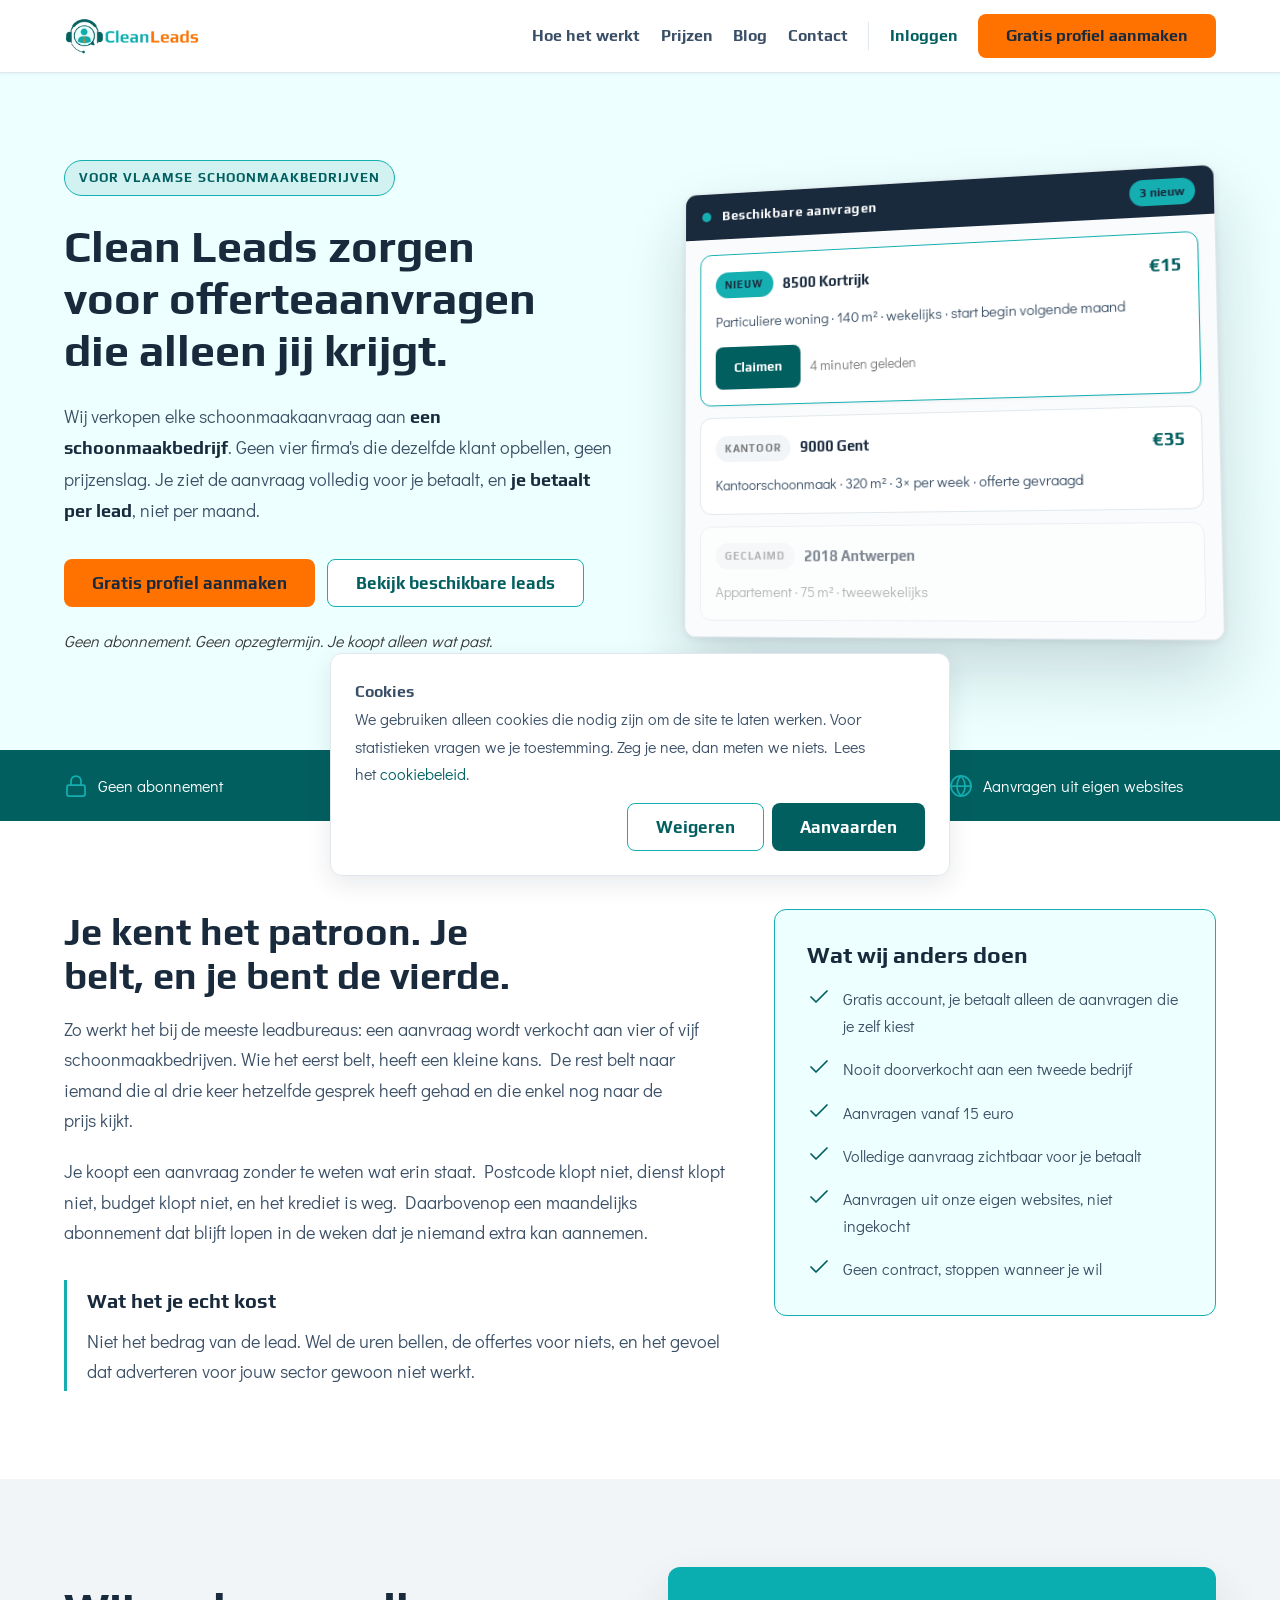
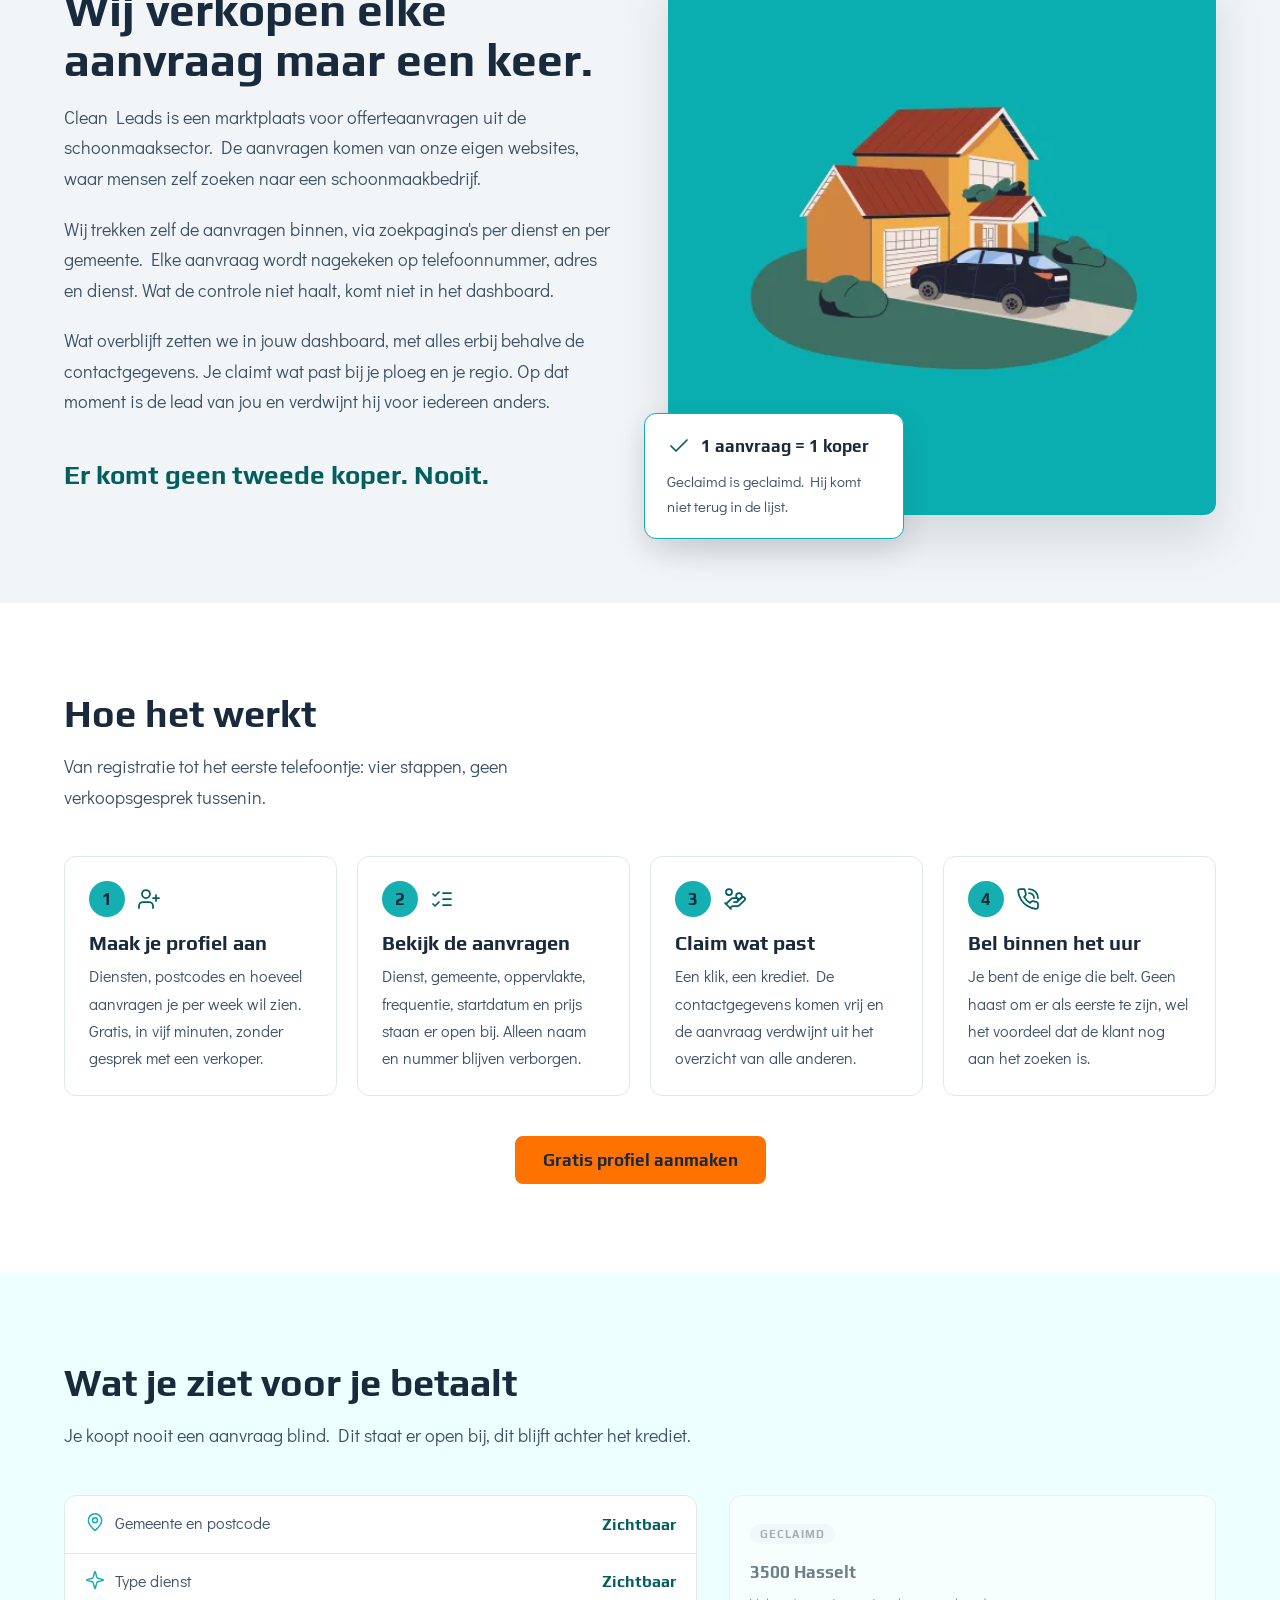
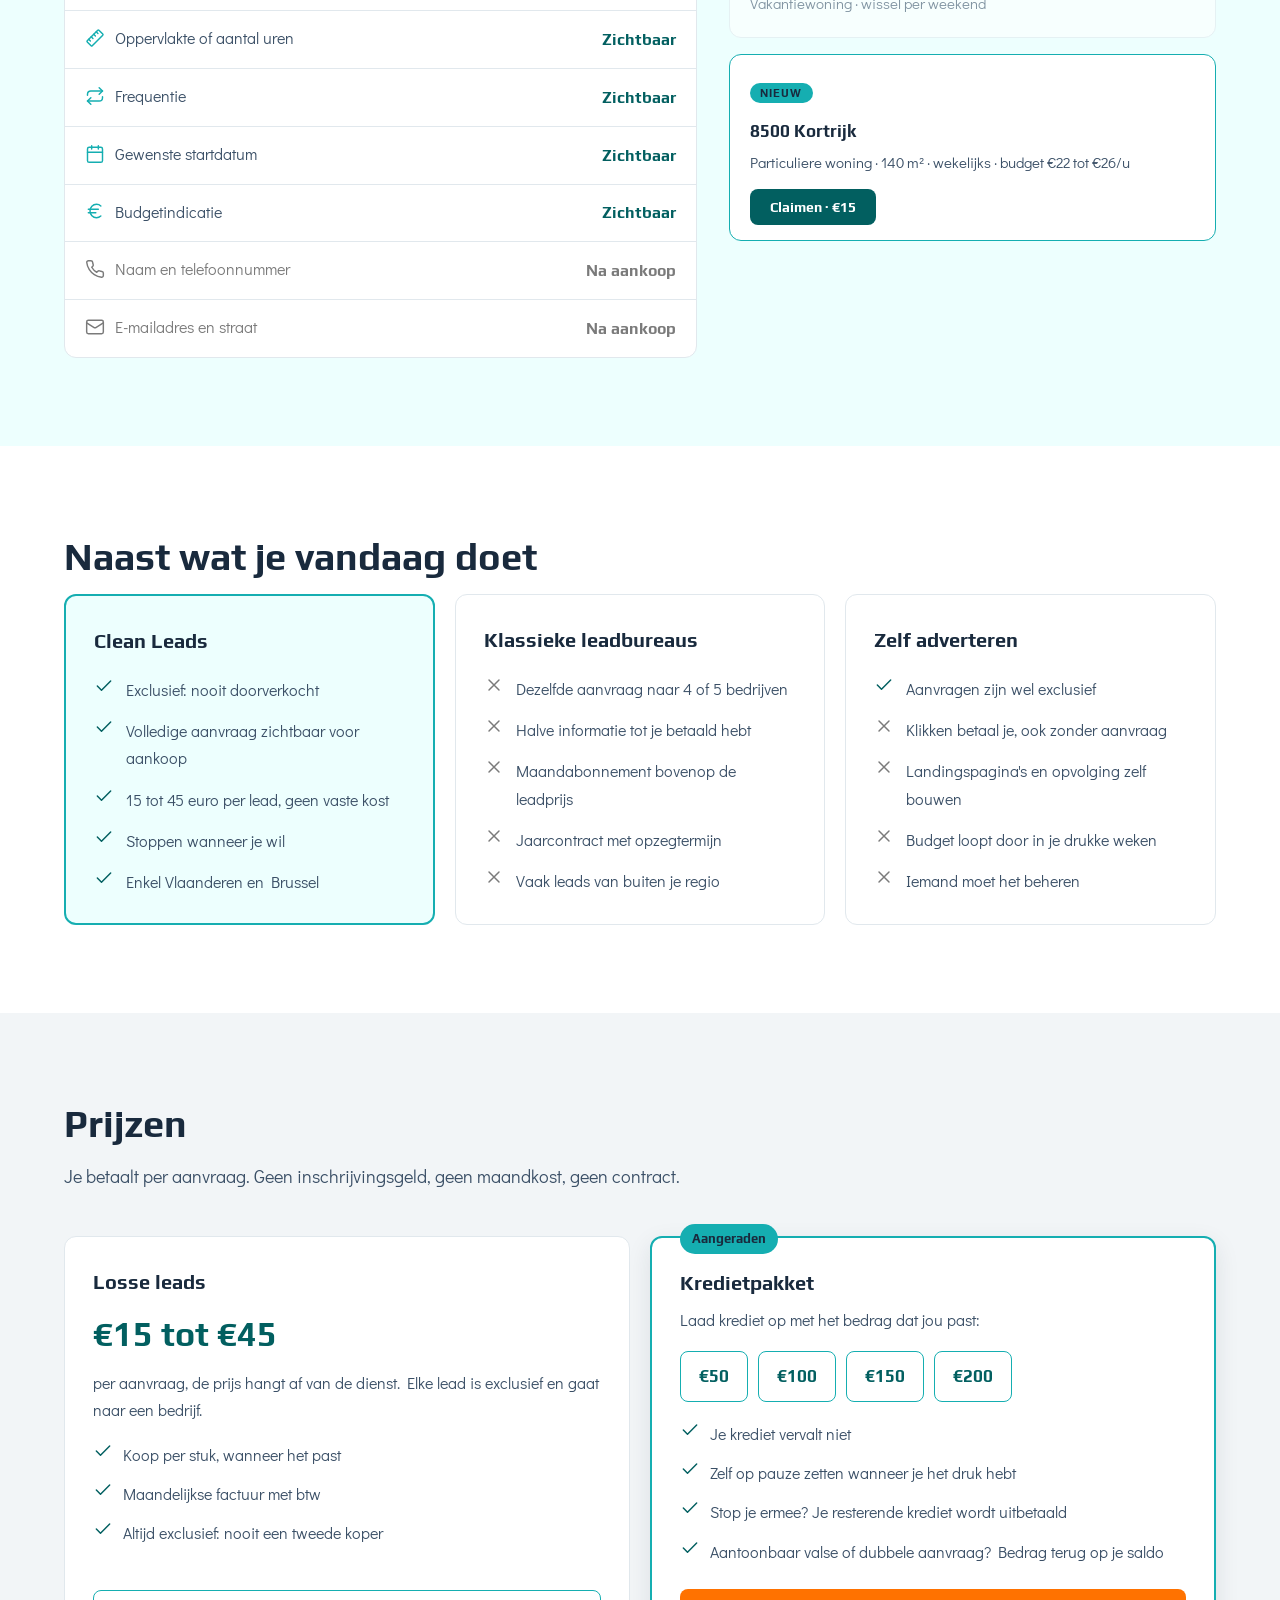
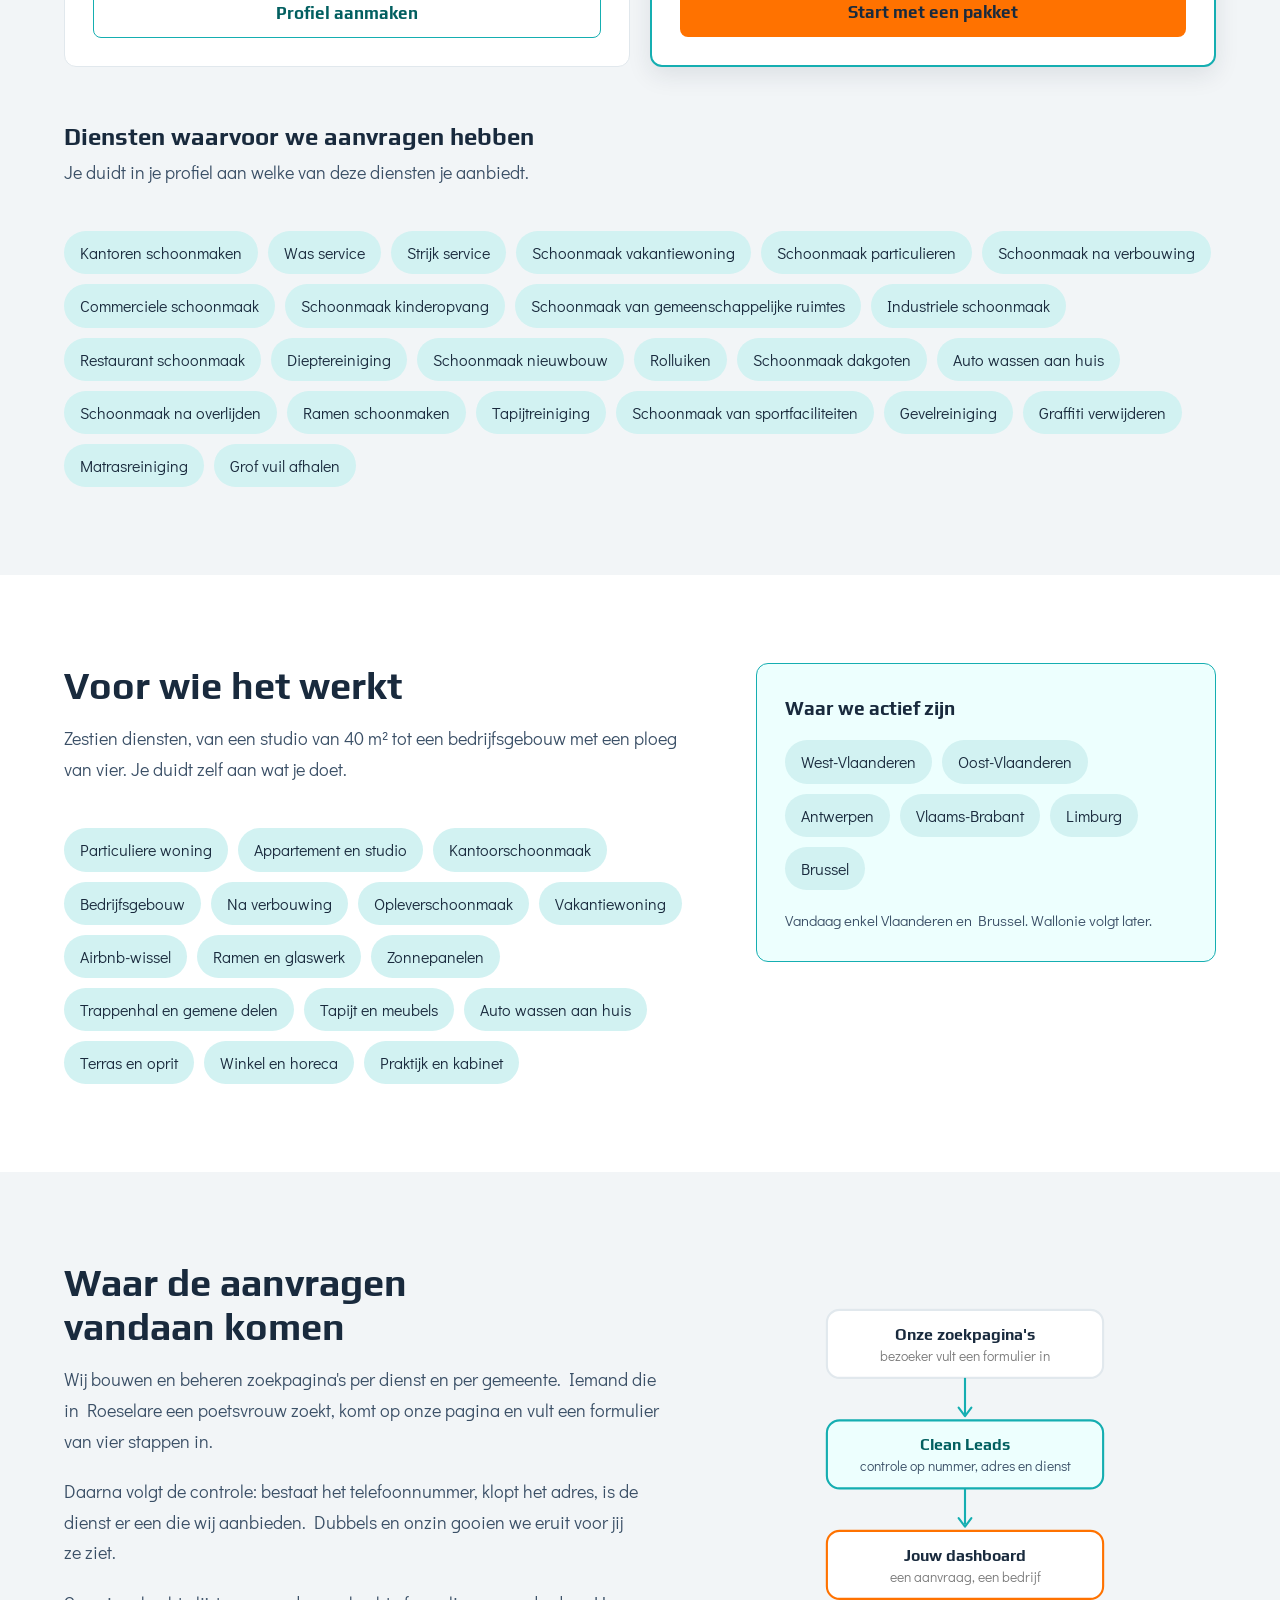
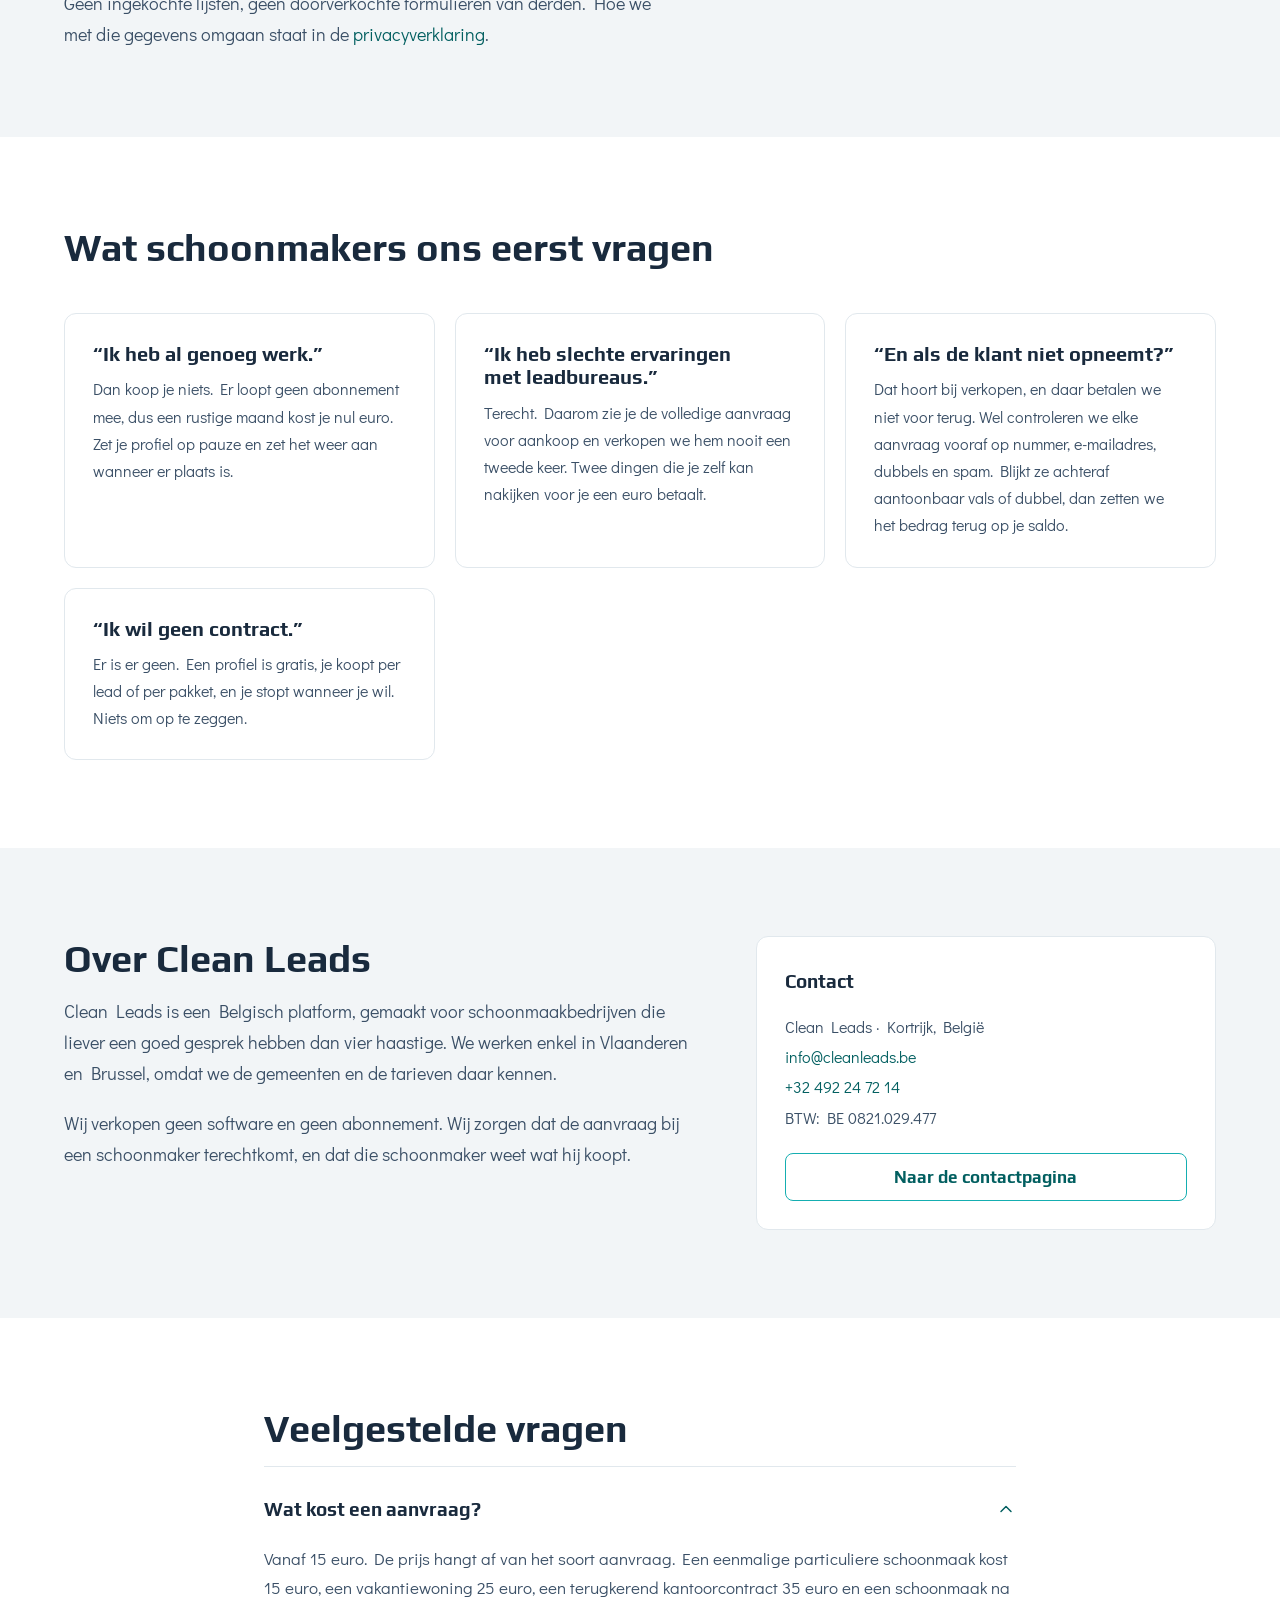
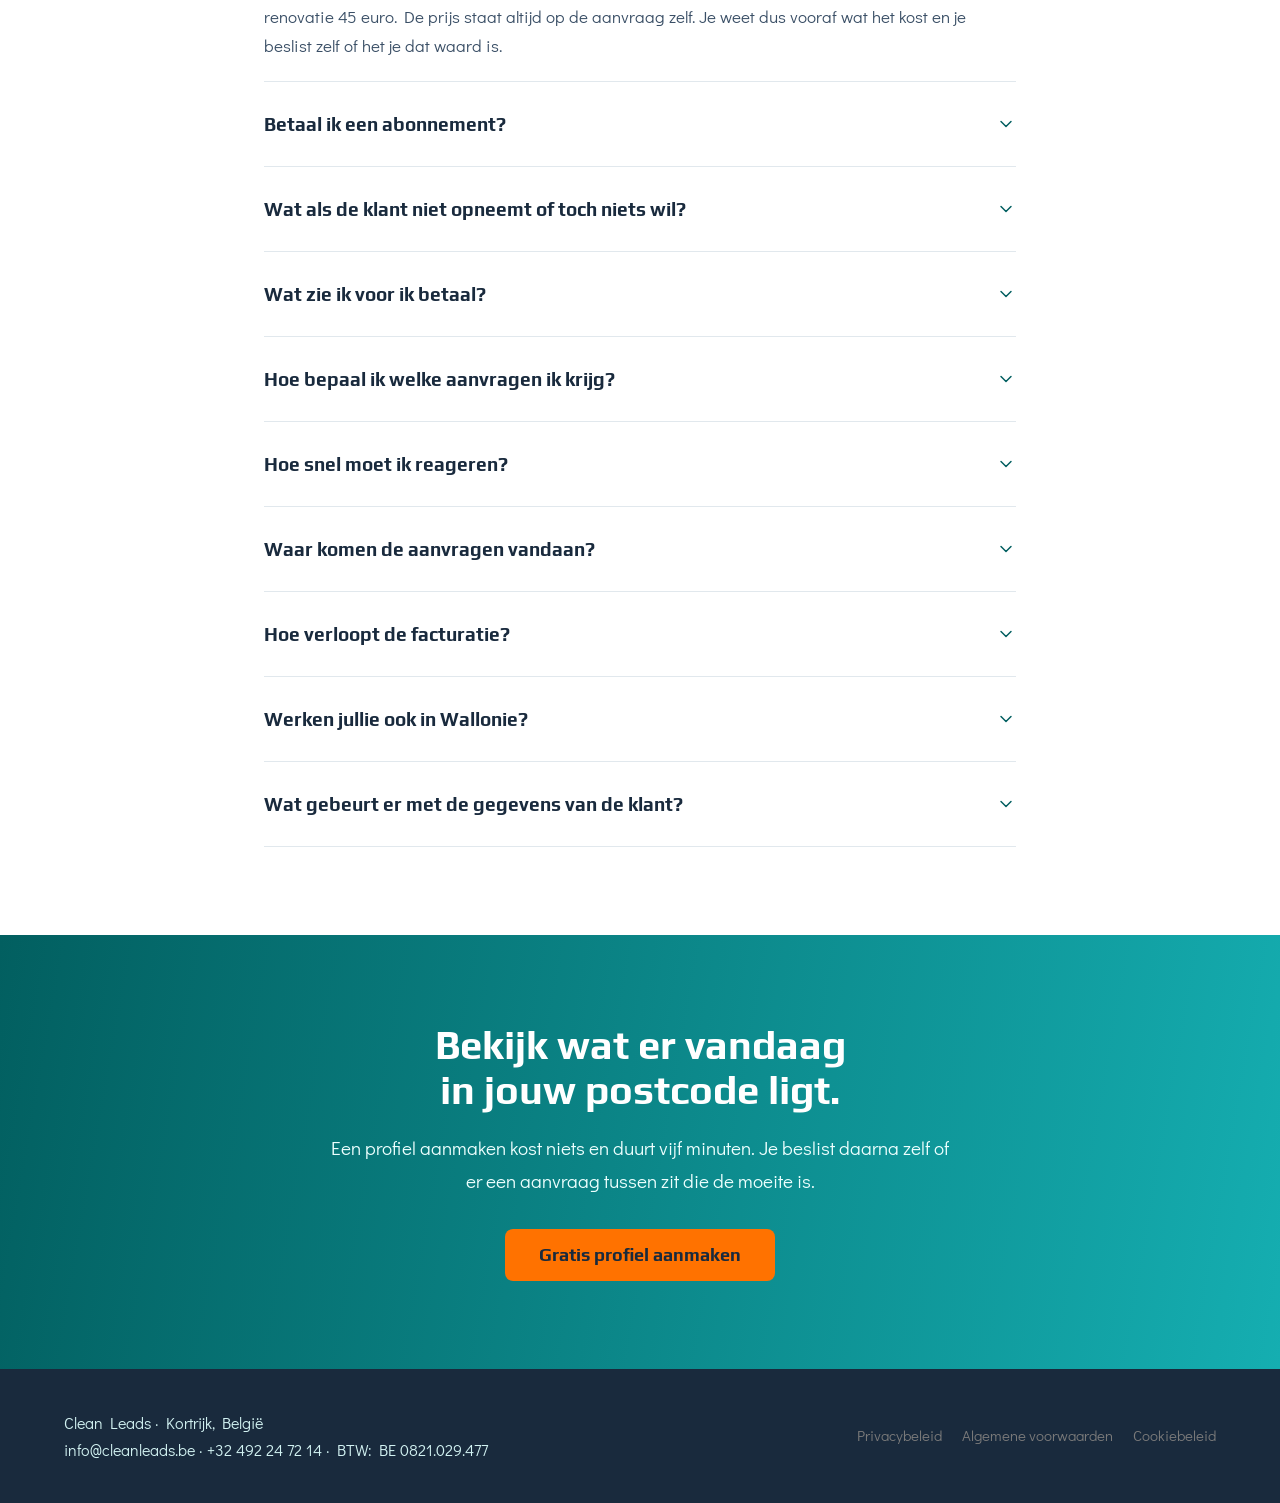
==== commit 5b41338d: "Transfer: nieuwe startpagina" ====
--- a/index.html
+++ b/index.html
@@ -1,84 +1,12 @@
-<!DOCTYPE html><html lang="nl-BE" data-astro-cid-sbfv7vrk> <head><meta charset="utf-8"><meta name="viewport" content="width=device-width, initial-scale=1"><title>Leads kopen voor je schoonmaakbedrijf | Clean Leads</title><meta name="description" content="Exclusieve offerteaanvragen uit jouw regio. Een aanvraag, een bedrijf. Gratis profiel, geen abonnement, je betaalt alleen wat je claimt."><link rel="canonical" href="https://cleanleads.eu/"><meta name="robots" content="noindex, nofollow"><meta property="og:type" content="website"><meta property="og:site_name" content="Clean Leads"><meta property="og:locale" content="nl_BE"><meta property="og:title" content="Leads kopen voor je schoonmaakbedrijf | Clean Leads"><meta property="og:description" content="Exclusieve offerteaanvragen uit jouw regio. Een aanvraag, een bedrijf. Gratis profiel, geen abonnement, je betaalt alleen wat je claimt."><meta property="og:url" content="https://cleanleads.eu/"><meta name="twitter:card" content="summary_large_image"><link rel="icon" href="/favicon.svg" type="image/svg+xml"><link rel="sitemap" href="/sitemap-index.xml"><link rel="preconnect" href="https://fonts.googleapis.com"><link rel="preconnect" href="https://fonts.gstatic.com" crossorigin><link rel="stylesheet" href="https://fonts.googleapis.com/css2?family=Play:wght@400;700&family=Didact+Gothic&display=swap"><script type="application/ld+json">{"@context":"https://schema.org","@type":"Organization","name":"Clean Leads","url":"https://cleanleads.eu/","logo":"https://cleanleads.eu/logo.png","email":"info@cleanleads.be","telephone":"+32492247214","address":{"@type":"PostalAddress","addressLocality":"Kortrijk","addressCountry":"BE"},"areaServed":{"@type":"AdministrativeArea","name":"Vlaanderen"}}</script><script type="application/ld+json">{"@context":"https://schema.org","@type":"Service","name":"Exclusieve schoonmaakleads","serviceType":"Leadgeneratie voor schoonmaakbedrijven","provider":{"@type":"Organization","name":"Clean Leads"},"areaServed":{"@type":"AdministrativeArea","name":"Vlaanderen"},"offers":{"@type":"Offer","priceCurrency":"EUR","price":"15","priceSpecification":{"@type":"PriceSpecification","minPrice":"15","priceCurrency":"EUR","description":"Prijs per exclusieve offerteaanvraag, afhankelijk van het type aanvraag"}}}</script><script type="application/ld+json">{"@context":"https://schema.org","@type":"FAQPage","mainEntity":[{"@type":"Question","name":"Krijgt een ander bedrijf dezelfde aanvraag?","acceptedAnswer":{"@type":"Answer","text":"Nee. Elke aanvraag wordt aan een bedrijf verkocht. Zodra u betaald hebt, staat de aanvraag voor alle anderen op geclaimd en kan niemand ze nog kopen."}},{"@type":"Question","name":"Wat kost een aanvraag bij Clean Leads?","acceptedAnswer":{"@type":"Answer","text":"Vanaf 15 euro. De prijs hangt af van het soort aanvraag: een eenmalige particuliere schoonmaak kost 15 euro, een terugkerend kantoorcontract 35 euro en een schoonmaak na renovatie 45 euro. De prijs staat altijd op de aanvraag zelf."}},{"@type":"Question","name":"Betaal ik een abonnement?","acceptedAnswer":{"@type":"Answer","text":"Nee. Een profiel is gratis. U betaalt alleen de aanvragen die u zelf claimt."}},{"@type":"Question","name":"Wat zie ik voor ik betaal?","acceptedAnswer":{"@type":"Answer","text":"De dienst, het soort pand, de oppervlakte, de frequentie, de gemeente, de afstand tot uw vestiging, de gewenste termijn en de prijs. Naam, adres en telefoonnummer verschijnen pas na het claimen."}},{"@type":"Question","name":"Hoe lang blijft een aanvraag beschikbaar?","acceptedAnswer":{"@type":"Answer","text":"Drie dagen. Daarna verdwijnt ze uit de marktplaats. In de praktijk worden goede aanvragen veel sneller geclaimd, want wie eerst claimt, krijgt ze."}}]}</script><link rel="stylesheet" href="/_astro/cookiebeleid.BcqgXXeC.css">
-<link rel="stylesheet" href="/_astro/index.BEa4xxML.css"></head> <body data-astro-cid-sbfv7vrk> <a class="overslaan" href="#inhoud" data-astro-cid-sbfv7vrk>Naar de inhoud</a> <header class="kop" data-astro-cid-3ef6ksr2> <div class="omhulsel kop-binnen" data-astro-cid-3ef6ksr2> <a href="/" class="merk" aria-label="Clean Leads, naar de startpagina" data-astro-cid-3ef6ksr2> <img src="/_astro/logo-cleanleads.z0na8-ZU_2vH8Q3.webp" srcset="/_astro/logo-cleanleads.z0na8-ZU_1lVQsi.webp 200w, /_astro/logo-cleanleads.z0na8-ZU_ZtH8X0.webp 400w" alt="Clean Leads" sizes="200px" loading="eager" data-astro-cid-3ef6ksr2="true" decoding="async" fetchpriority="auto" width="408" height="115"> </a> <a href="https://app.cleanleads.eu/registreren" class="knop knop-primair kop-knop-mobiel" data-astro-cid-3ef6ksr2>Gratis profiel</a> <input type="checkbox" id="menu-schakelaar" class="menu-schakelaar" hidden data-astro-cid-3ef6ksr2> <label for="menu-schakelaar" class="hamburger" data-astro-cid-3ef6ksr2> <span class="sr-only" data-astro-cid-3ef6ksr2>Menu openen of sluiten</span> <span class="hamburger-streep" aria-hidden="true" data-astro-cid-3ef6ksr2></span> </label> <nav class="nav" aria-label="Hoofdmenu" data-astro-cid-3ef6ksr2> <a href="/#hoe-het-werkt" data-astro-cid-3ef6ksr2>Hoe het werkt</a> <a href="/#prijzen" data-astro-cid-3ef6ksr2>Prijzen</a> <a href="/blog" data-astro-cid-3ef6ksr2>Blog</a> <a href="/contact" data-astro-cid-3ef6ksr2>Contact</a> <a href="https://app.cleanleads.eu/inloggen" class="nav-inloggen" data-astro-cid-3ef6ksr2>Inloggen</a> <a href="https://app.cleanleads.eu/registreren" class="knop knop-primair nav-knop" data-astro-cid-3ef6ksr2>Gratis profiel aanmaken</a> </nav> </div> </header>  <main id="inhoud" data-astro-cid-sbfv7vrk>  <section class="hero" data-astro-cid-v4dw7hsz> <div class="omhulsel hero-raster" data-astro-cid-v4dw7hsz> <div class="hero-beeld" data-astro-cid-v4dw7hsz> <img src="/_astro/cl-hero-dashboard.DpxS4LTU_1k5pqV.webp" srcset="/_astro/cl-hero-dashboard.DpxS4LTU_Zun39v.webp 560w, /_astro/cl-hero-dashboard.DpxS4LTU_K5Vf4.webp 900w, /_astro/cl-hero-dashboard.DpxS4LTU_ZYcPq5.webp 1400w" alt="Leadsdashboard van Clean Leads met exclusieve schoonmaakaanvragen" sizes="(max-width: 900px) 92vw, 44vw" loading="eager" fetchpriority="high" data-astro-cid-v4dw7hsz="true" decoding="async" width="1920" height="843"> </div> <div class="hero-tekst" data-astro-cid-v4dw7hsz> <h1 data-astro-cid-v4dw7hsz>Exclusieve schoonmaakaanvragen uit jouw regio. Een aanvraag, een bedrijf.</h1> <p class="hero-sub" data-astro-cid-v4dw7hsz>
-Je ziet elke offerteaanvraag die binnenkomt in jouw werkgebied. Past ze bij jou, dan claim
-        je ze. Vanaf dat moment is ze van jou alleen. Geen abonnement, geen wachtlijst, geen vier
-        concurrenten die dezelfde mensen bellen.
-</p> <div class="hero-knoppen" data-astro-cid-v4dw7hsz> <a href="https://app.cleanleads.eu/registreren" class="knop knop-primair" data-astro-cid-v4dw7hsz>Gratis profiel aanmaken</a> <a href="#hoe-het-werkt" class="knop knop-outline" data-astro-cid-v4dw7hsz>Bekijk hoe het werkt</a> </div> <ul class="hero-punten" data-astro-cid-v4dw7hsz> <li data-astro-cid-v4dw7hsz> <span class="vink" aria-hidden="true" data-astro-cid-v4dw7hsz><svg xmlns="http://www.w3.org/2000/svg" width="16" height="16" viewBox="0 0 24 24" fill="none" stroke="currentColor" stroke-width="1.75" stroke-linecap="round" stroke-linejoin="round" aria-hidden="true" focusable="false"></svg></span> Gratis account, je betaalt alleen de aanvragen die je zelf kiest </li><li data-astro-cid-v4dw7hsz> <span class="vink" aria-hidden="true" data-astro-cid-v4dw7hsz><svg xmlns="http://www.w3.org/2000/svg" width="16" height="16" viewBox="0 0 24 24" fill="none" stroke="currentColor" stroke-width="1.75" stroke-linecap="round" stroke-linejoin="round" aria-hidden="true" focusable="false"></svg></span> Nooit doorverkocht aan een tweede bedrijf </li><li data-astro-cid-v4dw7hsz> <span class="vink" aria-hidden="true" data-astro-cid-v4dw7hsz><svg xmlns="http://www.w3.org/2000/svg" width="16" height="16" viewBox="0 0 24 24" fill="none" stroke="currentColor" stroke-width="1.75" stroke-linecap="round" stroke-linejoin="round" aria-hidden="true" focusable="false"></svg></span> Aanvragen vanaf 15 euro </li> </ul> </div> </div> </section>  <section class="balk" aria-label="Waarom Clean Leads te vertrouwen is" data-astro-cid-iqiixjsa> <div class="omhulsel balk-rij" data-astro-cid-iqiixjsa> <div class="balk-item" data-astro-cid-iqiixjsa> <svg xmlns="http://www.w3.org/2000/svg" width="20" height="20" viewBox="0 0 24 24" fill="none" stroke="currentColor" stroke-width="1.75" stroke-linecap="round" stroke-linejoin="round" aria-hidden="true" focusable="false" class="balk-icoon"></svg> <span data-astro-cid-iqiixjsa>Belgisch platform</span> </div><div class="balk-item" data-astro-cid-iqiixjsa> <svg xmlns="http://www.w3.org/2000/svg" width="20" height="20" viewBox="0 0 24 24" fill="none" stroke="currentColor" stroke-width="1.75" stroke-linecap="round" stroke-linejoin="round" aria-hidden="true" focusable="false" class="balk-icoon"><path d="M4 10h12M4 14h9"/><path d="M19 6a7.7 7.7 0 0 0-5.2-2A7.9 7.9 0 0 0 6 12c0 4.4 3.5 8 7.8 8 2 0 3.8-.8 5.2-2"/></svg> <span data-astro-cid-iqiixjsa>Betaal met Bancontact</span> </div><div class="balk-item" data-astro-cid-iqiixjsa> <svg xmlns="http://www.w3.org/2000/svg" width="20" height="20" viewBox="0 0 24 24" fill="none" stroke="currentColor" stroke-width="1.75" stroke-linecap="round" stroke-linejoin="round" aria-hidden="true" focusable="false" class="balk-icoon"></svg> <span data-astro-cid-iqiixjsa>Geen abonnement</span> </div><div class="balk-item" data-astro-cid-iqiixjsa> <svg xmlns="http://www.w3.org/2000/svg" width="20" height="20" viewBox="0 0 24 24" fill="none" stroke="currentColor" stroke-width="1.75" stroke-linecap="round" stroke-linejoin="round" aria-hidden="true" focusable="false" class="balk-icoon"></svg> <span data-astro-cid-iqiixjsa>Aanvragen uit eigen websites</span> </div><div class="balk-item" data-astro-cid-iqiixjsa> <svg xmlns="http://www.w3.org/2000/svg" width="20" height="20" viewBox="0 0 24 24" fill="none" stroke="currentColor" stroke-width="1.75" stroke-linecap="round" stroke-linejoin="round" aria-hidden="true" focusable="false" class="balk-icoon"></svg> <span data-astro-cid-iqiixjsa>Factuur met btw</span> </div> </div> </section>  <section class="sectie" data-astro-cid-dtyfjlcz> <div class="omhulsel probleem" data-astro-cid-dtyfjlcz> <h2 data-astro-cid-dtyfjlcz>Je kent het patroon. Je belt, en je bent de vierde.</h2> <p data-astro-cid-dtyfjlcz>
-Je koopt een lead. Je belt binnen het uur. De klant zucht en zegt dat hij al drie keer
-      gebeld is. Je prijs moet omlaag om nog mee te doen. Je wint de opdracht niet, of je wint ze
-      te goedkoop.
-</p> <p data-astro-cid-dtyfjlcz>
-Dat is geen pech. Zo is het model gebouwd. De meeste leadbureaus verkopen dezelfde aanvraag
-      aan drie tot vijf bedrijven. Hun omzet stijgt. Jouw kans daalt.
-</p> <p data-astro-cid-dtyfjlcz>
-En dan is er de rest: aanvragen van mensen die enkel prijzen verzamelen, nummers die niet
-      bestaan, en adressen op twee uur rijden.
-</p> <p class="kost" data-astro-cid-dtyfjlcz> <strong data-astro-cid-dtyfjlcz>Wat het je echt kost:</strong> niet het bedrag van de lead. Wel de uren bellen, de
-      offertes voor niets, en het gevoel dat adverteren voor jouw sector gewoon niet werkt.
-</p> </div> </section>  <section class="sectie sectie-grijs" data-astro-cid-ujgrcpo3> <div class="omhulsel" data-astro-cid-ujgrcpo3> <div class="oplossing" data-astro-cid-ujgrcpo3> <h2 data-astro-cid-ujgrcpo3>Wij verkopen elke aanvraag maar een keer.</h2> <p data-astro-cid-ujgrcpo3>
-Clean Leads is een marktplaats voor offerteaanvragen uit de schoonmaaksector. De aanvragen
-      komen van onze eigen websites, waar mensen zelf zoeken naar een schoonmaakbedrijf.
-</p> <p data-astro-cid-ujgrcpo3>
-Elke aanvraag komt in de marktplaats. Bedrijven die de juiste dienst aanbieden en dicht
-      genoeg zitten, krijgen een melding. Wie ze claimt, betaalt en krijgt de volledige gegevens.
-      Voor alle anderen staat ze vanaf dat moment op geclaimd.
-</p> <p class="nadruk" data-astro-cid-ujgrcpo3>Er is geen tweede koper. Niet later, niet goedkoper, niet voor een ander merk.</p> </div> </div> </section>  <section class="sectie" id="hoe-het-werkt" data-astro-cid-h3ufya2o> <div class="omhulsel" data-astro-cid-h3ufya2o> <div class="sectie-kop" data-astro-cid-h3ufya2o> <h2 data-astro-cid-h3ufya2o>Van aanvraag tot afspraak, in vier stappen</h2> </div> <ol class="stappen" data-astro-cid-h3ufya2o> <li class="stap" data-astro-cid-h3ufya2o> <div class="stap-nummer" aria-hidden="true" data-astro-cid-h3ufya2o>1</div> <svg xmlns="http://www.w3.org/2000/svg" width="26" height="26" viewBox="0 0 24 24" fill="none" stroke="currentColor" stroke-width="1.75" stroke-linecap="round" stroke-linejoin="round" aria-hidden="true" focusable="false" class="stap-icoon"></svg> <h3 data-astro-cid-h3ufya2o>Je maakt gratis een profiel aan.</h3> <p data-astro-cid-h3ufya2o>Je vult in welke diensten je doet en hoe ver je wil rijden. Meer hebben we niet nodig. Er komt geen kaartnummer aan te pas.</p> </li><li class="stap" data-astro-cid-h3ufya2o> <div class="stap-nummer" aria-hidden="true" data-astro-cid-h3ufya2o>2</div> <svg xmlns="http://www.w3.org/2000/svg" width="26" height="26" viewBox="0 0 24 24" fill="none" stroke="currentColor" stroke-width="1.75" stroke-linecap="round" stroke-linejoin="round" aria-hidden="true" focusable="false" class="stap-icoon"></svg> <h3 data-astro-cid-h3ufya2o>Je krijgt een melding zodra er iets binnenkomt.</h3> <p data-astro-cid-h3ufya2o>Per e-mail, per WhatsApp of als bericht op je gsm. Jij kiest welke, en je kan ze pauzeren als je op verlof bent. Je krijgt alleen meldingen voor diensten die je zelf aanvinkte, in het gebied dat je zelf instelde.</p> </li><li class="stap" data-astro-cid-h3ufya2o> <div class="stap-nummer" aria-hidden="true" data-astro-cid-h3ufya2o>3</div> <svg xmlns="http://www.w3.org/2000/svg" width="26" height="26" viewBox="0 0 24 24" fill="none" stroke="currentColor" stroke-width="1.75" stroke-linecap="round" stroke-linejoin="round" aria-hidden="true" focusable="false" class="stap-icoon"></svg> <h3 data-astro-cid-h3ufya2o>Je bekijkt de aanvraag en beslist.</h3> <p data-astro-cid-h3ufya2o>Je ziet wat je nodig hebt om te beslissen: welke dienst, welk soort pand, hoeveel vierkante meter, hoe vaak, in welke gemeente, hoe ver van jou, wanneer het moet gebeuren en wat de aanvraag kost. Past ze niet, dan doe je niets. Dat kost je niets.</p> </li><li class="stap" data-astro-cid-h3ufya2o> <div class="stap-nummer" aria-hidden="true" data-astro-cid-h3ufya2o>4</div> <svg xmlns="http://www.w3.org/2000/svg" width="26" height="26" viewBox="0 0 24 24" fill="none" stroke="currentColor" stroke-width="1.75" stroke-linecap="round" stroke-linejoin="round" aria-hidden="true" focusable="false" class="stap-icoon"></svg> <h3 data-astro-cid-h3ufya2o>Je claimt en belt.</h3> <p data-astro-cid-h3ufya2o>Een klik. De aanvraag is tien minuten voor jou gereserveerd. Je betaalt met je credits of met Bancontact. Daarna zie je naam, telefoon, adres, de volledige omschrijving en de eventuele foto&#39;s. Je belt terwijl de klant nog aan het zoeken is, en je bent de enige die belt.</p> </li> </ol> <div class="stappen-actie" data-astro-cid-h3ufya2o> <a href="https://app.cleanleads.eu/registreren" class="knop knop-primair" data-astro-cid-h3ufya2o>Gratis profiel aanmaken</a> </div> </div> </section>  <section class="sectie sectie-grijs" data-astro-cid-ylelb6u5> <div class="omhulsel" data-astro-cid-ylelb6u5> <div class="sectie-kop" data-astro-cid-ylelb6u5> <h2 data-astro-cid-ylelb6u5>Volledige openheid, ook voor je betaalt</h2> <p data-astro-cid-ylelb6u5>
-We tonen alles wat je nodig hebt om te beslissen. We tonen niet wat je zou toelaten de
-        klant zelf op te zoeken. Dat is eerlijk naar jou en naar de aanvrager.
-</p> </div> <div class="openheid" data-astro-cid-ylelb6u5> <div class="kaart tabel-kaart" data-astro-cid-ylelb6u5> <table data-astro-cid-ylelb6u5> <thead data-astro-cid-ylelb6u5> <tr data-astro-cid-ylelb6u5> <th scope="col" data-astro-cid-ylelb6u5>Voor het claimen zie je</th> <th scope="col" data-astro-cid-ylelb6u5>Na het claimen zie je</th> </tr> </thead> <tbody data-astro-cid-ylelb6u5> <tr data-astro-cid-ylelb6u5> <td data-astro-cid-ylelb6u5>Dienst en type opdracht</td> <td class data-astro-cid-ylelb6u5>Naam en achternaam</td> </tr><tr data-astro-cid-ylelb6u5> <td data-astro-cid-ylelb6u5>Soort pand en oppervlakte</td> <td class data-astro-cid-ylelb6u5>Telefoonnummer</td> </tr><tr data-astro-cid-ylelb6u5> <td data-astro-cid-ylelb6u5>Eenmalig of terugkerend</td> <td class data-astro-cid-ylelb6u5>E-mailadres</td> </tr><tr data-astro-cid-ylelb6u5> <td data-astro-cid-ylelb6u5>Gemeente en afstand tot jou</td> <td class data-astro-cid-ylelb6u5>Volledig adres</td> </tr><tr data-astro-cid-ylelb6u5> <td data-astro-cid-ylelb6u5>Wanneer het moet gebeuren</td> <td class data-astro-cid-ylelb6u5>De volledige omschrijving</td> </tr><tr data-astro-cid-ylelb6u5> <td data-astro-cid-ylelb6u5>Budgetindicatie, als die er is</td> <td class data-astro-cid-ylelb6u5>Foto&#39;s van de situatie</td> </tr><tr data-astro-cid-ylelb6u5> <td data-astro-cid-ylelb6u5>Hoe lang de aanvraag openstaat</td> <td class="leeg" data-astro-cid-ylelb6u5></td> </tr><tr data-astro-cid-ylelb6u5> <td data-astro-cid-ylelb6u5>De prijs van de aanvraag</td> <td class="leeg" data-astro-cid-ylelb6u5></td> </tr> </tbody> </table> </div> <div class="kaarten" data-astro-cid-ylelb6u5> <figure class="kaart-figuur" data-astro-cid-ylelb6u5> <img src="/_astro/cl-leadkaart.BNP-h9dv_L8fma.webp" srcset="/_astro/cl-leadkaart.BNP-h9dv_2kHz3i.webp 320w, /_astro/cl-leadkaart.BNP-h9dv_L8fma.webp 488w" alt="Anonieme voorvertoning van een schoonmaakaanvraag" sizes="(max-width: 900px) 45vw, 220px" loading="lazy" data-astro-cid-ylelb6u5="true" decoding="async" fetchpriority="auto" width="488" height="483" class="vervaagd"> <figcaption data-astro-cid-ylelb6u5>Voor het claimen</figcaption> </figure> <figure class="kaart-figuur" data-astro-cid-ylelb6u5> <img src="/_astro/cl-leadkaart.BNP-h9dv_L8fma.webp" srcset="/_astro/cl-leadkaart.BNP-h9dv_2kHz3i.webp 320w, /_astro/cl-leadkaart.BNP-h9dv_L8fma.webp 488w" alt="Verschil tussen de voorvertoning en de volledige aanvraag" sizes="(max-width: 900px) 45vw, 220px" loading="lazy" data-astro-cid-ylelb6u5="true" decoding="async" fetchpriority="auto" width="488" height="483"> <figcaption data-astro-cid-ylelb6u5>Na het claimen</figcaption> </figure> </div> </div> </div> </section>  <section class="sectie" data-astro-cid-sviojgms> <div class="omhulsel" data-astro-cid-sviojgms> <div class="sectie-kop" data-astro-cid-sviojgms> <h2 data-astro-cid-sviojgms>Waarom dit anders is dan wat je al probeerde</h2> </div> <div class="vergelijking kaart" data-astro-cid-sviojgms> <table data-astro-cid-sviojgms> <thead data-astro-cid-sviojgms> <tr data-astro-cid-sviojgms> <th scope="col" data-astro-cid-sviojgms><span class="sr-only" data-astro-cid-sviojgms>Onderdeel</span></th> <th scope="col" data-astro-cid-sviojgms>Gewoon leadbureau</th> <th scope="col" class="ons-kop" data-astro-cid-sviojgms>Clean Leads</th> </tr> </thead> <tbody data-astro-cid-sviojgms> <tr data-astro-cid-sviojgms> <th scope="row" data-astro-cid-sviojgms>Aantal kopers per aanvraag</th> <td class="bureau" data-astro-cid-sviojgms>Meestal 3 tot 5</td> <td class="ons" data-astro-cid-sviojgms>Altijd 1</td> </tr><tr data-astro-cid-sviojgms> <th scope="row" data-astro-cid-sviojgms>Abonnement</th> <td class="bureau" data-astro-cid-sviojgms>Vaak verplicht</td> <td class="ons" data-astro-cid-sviojgms>Geen</td> </tr><tr data-astro-cid-sviojgms> <th scope="row" data-astro-cid-sviojgms>Minimumafname</th> <td class="bureau" data-astro-cid-sviojgms>Vaak</td> <td class="ons" data-astro-cid-sviojgms>Geen</td> </tr><tr data-astro-cid-sviojgms> <th scope="row" data-astro-cid-sviojgms>Je ziet de aanvraag voor je betaalt</th> <td class="bureau" data-astro-cid-sviojgms>Zelden</td> <td class="ons" data-astro-cid-sviojgms>Altijd</td> </tr><tr data-astro-cid-sviojgms> <th scope="row" data-astro-cid-sviojgms>Werkgebied</th> <td class="bureau" data-astro-cid-sviojgms>Opgelegd</td> <td class="ons" data-astro-cid-sviojgms>Jij stelt je straal zelf in</td> </tr><tr data-astro-cid-sviojgms> <th scope="row" data-astro-cid-sviojgms>Herkomst van de aanvragen</th> <td class="bureau" data-astro-cid-sviojgms>Onduidelijk</td> <td class="ons" data-astro-cid-sviojgms>Onze eigen websites</td> </tr><tr data-astro-cid-sviojgms> <th scope="row" data-astro-cid-sviojgms>Opzeggen</th> <td class="bureau" data-astro-cid-sviojgms>Opzegtermijn</td> <td class="ons" data-astro-cid-sviojgms>Je stopt gewoon met claimen</td> </tr> </tbody> </table> </div> <p class="voorbehoud" data-astro-cid-sviojgms>
-Je leest hier bewust geen belofte over hoeveel opdrachten je wint. Dat hangt af van je prijs,
-      je snelheid en je gesprek. Wij zorgen dat je als enige belt.
-</p> </div> </section>  <section class="sectie sectie-grijs" id="prijzen" data-astro-cid-c4wa5xjy> <div class="omhulsel" data-astro-cid-c4wa5xjy> <div class="sectie-kop" data-astro-cid-c4wa5xjy> <h2 data-astro-cid-c4wa5xjy>Je betaalt per aanvraag. Verder niets.</h2> </div> <div class="pakketten" data-astro-cid-c4wa5xjy> <div class="kaart pakket" data-astro-cid-c4wa5xjy> <h3 data-astro-cid-c4wa5xjy>Per aanvraag betalen</h3> <p data-astro-cid-c4wa5xjy>
-Vanaf 15 euro per aanvraag. Je betaalt op het moment dat je claimt, met Bancontact of
-          kaart. Geen aanvraag geclaimd, geen kosten.
-</p> <a href="https://app.cleanleads.eu/registreren" class="knop knop-outline pakket-knop" data-astro-cid-c4wa5xjy>Gratis profiel aanmaken</a> </div> <div class="kaart pakket pakket-uitgelicht" data-astro-cid-c4wa5xjy> <span class="label" data-astro-cid-c4wa5xjy>Aangeraden</span> <h3 data-astro-cid-c4wa5xjy>Werken met credits</h3> <p data-astro-cid-c4wa5xjy>
-Je laadt 50, 100, 150 of 250 euro op. Bij elke claim gaat het bedrag van je saldo. Je
-          claimt sneller, want je hoeft niet meer door een betaalscherm. Stop je ermee, dan krijg
-          je je ongebruikte saldo terug.
-</p> <a href="https://app.cleanleads.eu/registreren" class="knop knop-primair pakket-knop" data-astro-cid-c4wa5xjy>Gratis profiel aanmaken</a> </div> </div> <div class="kaart prijstabel" data-astro-cid-c4wa5xjy> <table data-astro-cid-c4wa5xjy> <thead data-astro-cid-c4wa5xjy> <tr data-astro-cid-c4wa5xjy> <th scope="col" data-astro-cid-c4wa5xjy>Soort aanvraag</th> <th scope="col" data-astro-cid-c4wa5xjy>Prijs</th> </tr> </thead> <tbody data-astro-cid-c4wa5xjy> <tr data-astro-cid-c4wa5xjy> <td data-astro-cid-c4wa5xjy>Particuliere schoonmaak, eenmalig</td> <td class="bedrag" data-astro-cid-c4wa5xjy>15 euro</td> </tr><tr data-astro-cid-c4wa5xjy> <td data-astro-cid-c4wa5xjy>Vakantiewoning of verhuur</td> <td class="bedrag" data-astro-cid-c4wa5xjy>25 euro</td> </tr><tr data-astro-cid-c4wa5xjy> <td data-astro-cid-c4wa5xjy>Kantoor of bedrijf, terugkerend contract</td> <td class="bedrag" data-astro-cid-c4wa5xjy>35 euro</td> </tr><tr data-astro-cid-c4wa5xjy> <td data-astro-cid-c4wa5xjy>Schoonmaak na renovatie</td> <td class="bedrag" data-astro-cid-c4wa5xjy>45 euro</td> </tr> </tbody> </table> </div> <p class="noot" data-astro-cid-c4wa5xjy>
-De prijs staat altijd op de aanvraag zelf. Je weet dus vooraf wat het kost, en je beslist
-      zelf. De volledige lijst zie je zodra je ingelogd bent.
-</p> </div> </section>  <section class="sectie" data-astro-cid-ckncbm7x> <div class="omhulsel" data-astro-cid-ckncbm7x> <div class="sectie-kop" data-astro-cid-ckncbm7x> <h2 data-astro-cid-ckncbm7x>Voor schoonmaakbedrijven in Vlaanderen</h2> <p data-astro-cid-ckncbm7x>Werk je in een van deze diensten, dan is er iets voor jou:</p> </div> <div class="voorwie" data-astro-cid-ckncbm7x> <div data-astro-cid-ckncbm7x> <ul class="chips" data-astro-cid-ckncbm7x> <li class="chip" data-astro-cid-ckncbm7x>Particuliere schoonmaak</li><li class="chip" data-astro-cid-ckncbm7x>Kantoor- en bedrijfsschoonmaak</li><li class="chip" data-astro-cid-ckncbm7x>Schoonmaak na renovatie</li><li class="chip" data-astro-cid-ckncbm7x>Bouw- en werfschoonmaak</li><li class="chip" data-astro-cid-ckncbm7x>Vakantiewoningen en verhuur</li><li class="chip" data-astro-cid-ckncbm7x>Verhuis- en einde-huurschoonmaak</li><li class="chip" data-astro-cid-ckncbm7x>Ramen wassen</li><li class="chip" data-astro-cid-ckncbm7x>Gevel- en dakreiniging</li><li class="chip" data-astro-cid-ckncbm7x>Terras- en hogedrukreiniging</li><li class="chip" data-astro-cid-ckncbm7x>Zonnepanelen</li><li class="chip" data-astro-cid-ckncbm7x>Tapijt- en zetelreiniging</li><li class="chip" data-astro-cid-ckncbm7x>Vloeronderhoud</li><li class="chip" data-astro-cid-ckncbm7x>Gemeenschappelijke delen</li><li class="chip" data-astro-cid-ckncbm7x>Zorg, horeca en voeding</li><li class="chip" data-astro-cid-ckncbm7x>Industriele reiniging</li><li class="chip" data-astro-cid-ckncbm7x>Ontruiming en opkuis</li> </ul> <p class="bouw" data-astro-cid-ckncbm7x>
-Je vinkt zelf aan wat je doet en tot hoeveel kilometer je rijdt. Je krijgt niets buiten
-          die twee keuzes.
-</p> <p class="bouw" data-astro-cid-ckncbm7x>
-Werk je in de bouwsector? Die opent binnenkort. Maak nu al je profiel aan, dan
-          verwittigen we je als eerste.
-</p> </div> <figure class="straal" data-astro-cid-ckncbm7x> <!-- Vereenvoudigde weergave van een werkgebied, geen geografisch juiste kaart.
-             Vervang dit door een echte omtrek van Vlaanderen zodra die er is. --> <svg viewBox="0 0 320 240" role="img" aria-label="Werkgebied instellen met een straal in kilometer" data-astro-cid-ckncbm7x> <path d="M22 96c26-34 62-52 104-48 30 3 44-14 76-12 34 2 62 20 84 46 16 19 12 42-6 56-24 19-30 40-58 52-34 14-72 10-104-4-28-12-42-6-66-18C26 152 6 118 22 96Z" fill="var(--cl-teal-licht)" stroke="var(--cl-teal)" stroke-width="2" data-astro-cid-ckncbm7x></path> <circle cx="150" cy="128" r="58" fill="var(--cl-teal)" fill-opacity=".18" stroke="var(--cl-teal-donker)" stroke-width="2" stroke-dasharray="6 5" data-astro-cid-ckncbm7x></circle> <circle cx="150" cy="128" r="7" fill="var(--cl-oranje)" stroke="var(--cl-navy)" stroke-width="2" data-astro-cid-ckncbm7x></circle> <line x1="150" y1="128" x2="208" y2="128" stroke="var(--cl-teal-donker)" stroke-width="2" data-astro-cid-ckncbm7x></line> <text x="176" y="120" text-anchor="middle" font-size="15" font-family="Play, sans-serif" font-weight="700" fill="var(--cl-teal-donker)" data-astro-cid-ckncbm7x>25 km</text> </svg> <figcaption data-astro-cid-ckncbm7x>Jij zet je straal zelf, in kilometer rond je vestiging.</figcaption> </figure> </div> </div> </section>  <section class="sectie sectie-grijs" data-astro-cid-ebfwj2vn> <div class="omhulsel herkomst" data-astro-cid-ebfwj2vn> <div data-astro-cid-ebfwj2vn> <h2 data-astro-cid-ebfwj2vn>Wij zijn geen tussenpersoon</h2> <p data-astro-cid-ebfwj2vn>
-De meeste leadbureaus kopen hun aanvragen ergens in. Wij niet. De aanvragen komen van onze
-        eigen websites, die we zelf bouwen en zelf laten scoren in Google. Daar zoekt iemand een
-        schoonmaakbedrijf, vult een formulier in en geeft toestemming dat wij hem doorverwijzen
-        naar een vakbedrijf.
-</p> <p data-astro-cid-ebfwj2vn>
-Daarom weten we waar elke aanvraag vandaan komt, kunnen we ze controleren voor je ze te
-        zien krijgt, en kunnen we beloven dat er geen tweede koper is.
-</p> <p data-astro-cid-ebfwj2vn>
-Elke aanvraag wordt automatisch nagekeken: bestaat het telefoonnummer, bestaat het
-        e-mailadres, is het geen dubbele aanvraag, staat er geen spam in. Pas daarna komt ze in de
-        marktplaats. Hoe we met die gegevens omgaan staat in de <a href="/privacy" data-astro-cid-ebfwj2vn>privacyverklaring</a>.
-</p> </div> <figure class="schema" data-astro-cid-ebfwj2vn> <svg viewBox="0 0 320 300" role="img" aria-label="Zo komt een schoonmaakaanvraag bij uw bedrijf terecht" data-astro-cid-ebfwj2vn> <g font-family="Play, sans-serif" font-weight="700" font-size="15" text-anchor="middle" data-astro-cid-ebfwj2vn> <rect x="30" y="14" width="260" height="64" rx="12" fill="var(--cl-wit)" stroke="var(--cl-lijn)" stroke-width="2" data-astro-cid-ebfwj2vn></rect> <text x="160" y="42" fill="var(--cl-navy)" data-astro-cid-ebfwj2vn>Onze websites</text> <text x="160" y="62" font-family="Didact Gothic, sans-serif" font-weight="400" font-size="13" fill="var(--cl-grijs)" data-astro-cid-ebfwj2vn>bezoeker vult een formulier in</text> <path d="M160 78v34" stroke="var(--cl-teal)" stroke-width="2" data-astro-cid-ebfwj2vn></path> <path d="m154 106 6 8 6-8" fill="none" stroke="var(--cl-teal)" stroke-width="2" stroke-linecap="round" stroke-linejoin="round" data-astro-cid-ebfwj2vn></path> <rect x="30" y="118" width="260" height="64" rx="12" fill="var(--cl-teal-zeer-licht)" stroke="var(--cl-teal)" stroke-width="2" data-astro-cid-ebfwj2vn></rect> <text x="160" y="146" fill="var(--cl-teal-donker)" data-astro-cid-ebfwj2vn>Clean Leads</text> <text x="160" y="166" font-family="Didact Gothic, sans-serif" font-weight="400" font-size="13" fill="var(--cl-slate)" data-astro-cid-ebfwj2vn>controle op nummer, mail, dubbels en spam</text> <path d="M160 182v34" stroke="var(--cl-teal)" stroke-width="2" data-astro-cid-ebfwj2vn></path> <path d="m154 210 6 8 6-8" fill="none" stroke="var(--cl-teal)" stroke-width="2" stroke-linecap="round" stroke-linejoin="round" data-astro-cid-ebfwj2vn></path> <rect x="30" y="222" width="260" height="64" rx="12" fill="var(--cl-wit)" stroke="var(--cl-oranje)" stroke-width="2" data-astro-cid-ebfwj2vn></rect> <text x="160" y="250" fill="var(--cl-navy)" data-astro-cid-ebfwj2vn>Jouw dashboard</text> <text x="160" y="270" font-family="Didact Gothic, sans-serif" font-weight="400" font-size="13" fill="var(--cl-grijs)" data-astro-cid-ebfwj2vn>een aanvraag, een bedrijf</text> </g> </svg> </figure> </div> </section>  <section class="sectie" data-astro-cid-kt3v3sqp> <div class="omhulsel" data-astro-cid-kt3v3sqp> <div class="bewijs" data-astro-cid-kt3v3sqp> <h2 data-astro-cid-kt3v3sqp>Wat andere schoonmaakbedrijven ervan zeggen</h2> <p data-astro-cid-kt3v3sqp>
-Clean Leads is een initiatief van Jay Miguel uit Kortrijk, die sinds jaren
-<a href="https://cleanleads.be" data-astro-cid-kt3v3sqp>websites voor schoonmaakbedrijven</a> en advertenties maakt. De
-      aanvragen komen van zijn eigen leadgen-websites.
-</p> <p class="eerlijk" data-astro-cid-kt3v3sqp>
-Uitspraken van gebruikers staan hier nog niet. Het platform start net, en we zetten liever
-      niets neer dan iets wat we niet kunnen hardmaken. Zodra de eerste bedrijven geclaimd hebben,
-      vragen we het hun en komt het hier te staan.
-</p> </div> </div> </section>  <section class="sectie sectie-grijs" data-astro-cid-e5xg5grc> <div class="omhulsel" data-astro-cid-e5xg5grc> <div class="sectie-kop" data-astro-cid-e5xg5grc> <h2 data-astro-cid-e5xg5grc>Wat als het tegenvalt</h2> </div> <div class="raster" data-astro-cid-e5xg5grc> <div class="kaart bezwaar" data-astro-cid-e5xg5grc> <svg xmlns="http://www.w3.org/2000/svg" width="26" height="26" viewBox="0 0 24 24" fill="none" stroke="currentColor" stroke-width="1.75" stroke-linecap="round" stroke-linejoin="round" aria-hidden="true" focusable="false" class="bezwaar-icoon"></svg> <h3 data-astro-cid-e5xg5grc>Je zit nergens aan vast.</h3> <p data-astro-cid-e5xg5grc>Geen abonnement, geen minimum, geen opzegtermijn. Claim je een maand niets, dan betaal je die maand niets.</p> </div><div class="kaart bezwaar" data-astro-cid-e5xg5grc> <svg xmlns="http://www.w3.org/2000/svg" width="26" height="26" viewBox="0 0 24 24" fill="none" stroke="currentColor" stroke-width="1.75" stroke-linecap="round" stroke-linejoin="round" aria-hidden="true" focusable="false" class="bezwaar-icoon"></svg> <h3 data-astro-cid-e5xg5grc>Je beslist per aanvraag.</h3> <p data-astro-cid-e5xg5grc>Je ziet de dienst, de afstand en de prijs voor je iets uitgeeft. Vind je het te ver of te klein, dan laat je ze staan.</p> </div><div class="kaart bezwaar" data-astro-cid-e5xg5grc> <svg xmlns="http://www.w3.org/2000/svg" width="26" height="26" viewBox="0 0 24 24" fill="none" stroke="currentColor" stroke-width="1.75" stroke-linecap="round" stroke-linejoin="round" aria-hidden="true" focusable="false" class="bezwaar-icoon"></svg> <h3 data-astro-cid-e5xg5grc>Wij controleren voor jou.</h3> <p data-astro-cid-e5xg5grc>Elke aanvraag wordt automatisch nagekeken op vals telefoonnummer, vals e-mailadres, dubbels en spam. Blijkt een aanvraag toch aantoonbaar vals of dubbel, dan zetten we het bedrag terug op je saldo.</p> </div><div class="kaart bezwaar" data-astro-cid-e5xg5grc> <svg xmlns="http://www.w3.org/2000/svg" width="26" height="26" viewBox="0 0 24 24" fill="none" stroke="currentColor" stroke-width="1.75" stroke-linecap="round" stroke-linejoin="round" aria-hidden="true" focusable="false" class="bezwaar-icoon"></svg> <h3 data-astro-cid-e5xg5grc>Je gegevens blijven van jou.</h3> <p data-astro-cid-e5xg5grc>Andere bedrijven zien je profiel niet, je claims niet en je klanten niet. Wij verkopen jouw gegevens aan niemand.</p> </div> </div> </div> </section>  <section class="sectie" data-astro-cid-ejdbsbec> <div class="omhulsel over" data-astro-cid-ejdbsbec> <!-- Foto van Jay ontbreekt nog. Geen stockbeeld gebruiken: die hoort echt te zijn.
-         Zolang ze er niet is, staat hier een rustig merkvlak. --> <div class="portret" aria-hidden="true" data-astro-cid-ejdbsbec> <span data-astro-cid-ejdbsbec>JM</span> </div> <div data-astro-cid-ejdbsbec> <h2 data-astro-cid-ejdbsbec>Wie hierachter zit</h2> <p data-astro-cid-ejdbsbec>
-Clean Leads komt van Jay Miguel, actief in Kortrijk, gespecialiseerd in
-<a href="https://cleanleads.be" data-astro-cid-ejdbsbec>websites voor schoonmaakbedrijven</a>, branding en klantenwerving. Uit
-        dat werk kwam een eenvoudige vaststelling: er komen elke maand aanvragen binnen op die
-        websites, en er zijn schoonmaakbedrijven die erop wachten. Clean Leads is de brug ertussen.
-</p> <address class="nap" data-astro-cid-ejdbsbec> <br data-astro-cid-ejdbsbec>  Kortrijk<br data-astro-cid-ejdbsbec> <a href="mailto:info@cleanleads.be" data-astro-cid-ejdbsbec>info@cleanleads.be</a><br data-astro-cid-ejdbsbec> <a href="tel:+32492247214" data-astro-cid-ejdbsbec>+32 492 24 72 14</a> </address> </div> </div> </section>  <section class="sectie sectie-grijs" id="veelgestelde-vragen" data-astro-cid-p2ipwwjh> <div class="omhulsel" data-astro-cid-p2ipwwjh> <div class="vragen" data-astro-cid-p2ipwwjh> <div class="sectie-kop" data-astro-cid-p2ipwwjh> <h2 data-astro-cid-p2ipwwjh>Veelgestelde vragen</h2> </div> <div class="lijst" data-astro-cid-p2ipwwjh> <details class="vraag" open data-astro-cid-p2ipwwjh> <summary data-astro-cid-p2ipwwjh> <span data-astro-cid-p2ipwwjh>Wat kost een aanvraag?</span> <svg class="pijl" xmlns="http://www.w3.org/2000/svg" width="20" height="20" viewBox="0 0 24 24" fill="none" stroke="currentColor" stroke-width="2" stroke-linecap="round" stroke-linejoin="round" aria-hidden="true" data-astro-cid-p2ipwwjh> <path d="m6 9 6 6 6-6" data-astro-cid-p2ipwwjh></path> </svg> </summary> <p data-astro-cid-p2ipwwjh>Vanaf 15 euro. De prijs hangt af van het soort aanvraag. Een eenmalige particuliere schoonmaak kost 15 euro, een terugkerend kantoorcontract 35 euro, een schoonmaak na renovatie 45 euro. De prijs staat altijd op de aanvraag zelf, voor je iets beslist.</p> </details><details class="vraag" data-astro-cid-p2ipwwjh> <summary data-astro-cid-p2ipwwjh> <span data-astro-cid-p2ipwwjh>Betaal ik een abonnement?</span> <svg class="pijl" xmlns="http://www.w3.org/2000/svg" width="20" height="20" viewBox="0 0 24 24" fill="none" stroke="currentColor" stroke-width="2" stroke-linecap="round" stroke-linejoin="round" aria-hidden="true" data-astro-cid-p2ipwwjh> <path d="m6 9 6 6 6-6" data-astro-cid-p2ipwwjh></path> </svg> </summary> <p data-astro-cid-p2ipwwjh>Nee. Een profiel is gratis en blijft gratis. Je betaalt alleen de aanvragen die je zelf claimt.</p> </details><details class="vraag" data-astro-cid-p2ipwwjh> <summary data-astro-cid-p2ipwwjh> <span data-astro-cid-p2ipwwjh>Krijgt een ander bedrijf dezelfde aanvraag?</span> <svg class="pijl" xmlns="http://www.w3.org/2000/svg" width="20" height="20" viewBox="0 0 24 24" fill="none" stroke="currentColor" stroke-width="2" stroke-linecap="round" stroke-linejoin="round" aria-hidden="true" data-astro-cid-p2ipwwjh> <path d="m6 9 6 6 6-6" data-astro-cid-p2ipwwjh></path> </svg> </summary> <p data-astro-cid-p2ipwwjh>Nee. Elke aanvraag wordt aan een bedrijf verkocht. Zodra jij betaald hebt, staat ze voor alle anderen op geclaimd en kan niemand ze nog kopen.</p> </details><details class="vraag" data-astro-cid-p2ipwwjh> <summary data-astro-cid-p2ipwwjh> <span data-astro-cid-p2ipwwjh>Wat zie ik voor ik betaal?</span> <svg class="pijl" xmlns="http://www.w3.org/2000/svg" width="20" height="20" viewBox="0 0 24 24" fill="none" stroke="currentColor" stroke-width="2" stroke-linecap="round" stroke-linejoin="round" aria-hidden="true" data-astro-cid-p2ipwwjh> <path d="m6 9 6 6 6-6" data-astro-cid-p2ipwwjh></path> </svg> </summary> <p data-astro-cid-p2ipwwjh>De dienst, het soort pand, de oppervlakte, of het eenmalig of terugkerend is, de gemeente, de afstand tot jou, wanneer het moet gebeuren en de prijs. Niet de naam, het adres of het telefoonnummer. Die verschijnen zodra je geclaimd hebt.</p> </details><details class="vraag" data-astro-cid-p2ipwwjh> <summary data-astro-cid-p2ipwwjh> <span data-astro-cid-p2ipwwjh>Wat als de klant niet opneemt of niets wil?</span> <svg class="pijl" xmlns="http://www.w3.org/2000/svg" width="20" height="20" viewBox="0 0 24 24" fill="none" stroke="currentColor" stroke-width="2" stroke-linecap="round" stroke-linejoin="round" aria-hidden="true" data-astro-cid-p2ipwwjh> <path d="m6 9 6 6 6-6" data-astro-cid-p2ipwwjh></path> </svg> </summary> <p data-astro-cid-p2ipwwjh>Dat kan gebeuren, en daar geven we geen geld voor terug. Wel controleren we elke aanvraag voor ze online komt: bestaat het nummer, bestaat het e-mailadres, is het geen dubbel, staat er geen spam in. Blijkt een aanvraag achteraf toch aantoonbaar vals of dubbel, dan komt het bedrag als credits terug op je saldo.</p> </details><details class="vraag" data-astro-cid-p2ipwwjh> <summary data-astro-cid-p2ipwwjh> <span data-astro-cid-p2ipwwjh>Hoe snel weet ik dat er een aanvraag is?</span> <svg class="pijl" xmlns="http://www.w3.org/2000/svg" width="20" height="20" viewBox="0 0 24 24" fill="none" stroke="currentColor" stroke-width="2" stroke-linecap="round" stroke-linejoin="round" aria-hidden="true" data-astro-cid-p2ipwwjh> <path d="m6 9 6 6 6-6" data-astro-cid-p2ipwwjh></path> </svg> </summary> <p data-astro-cid-p2ipwwjh>Meteen. Zodra een aanvraag door de controle komt, krijg je een melding per e-mail, WhatsApp of als bericht op je gsm. Je kiest zelf welke kanalen, en je kan stille uren instellen.</p> </details><details class="vraag" data-astro-cid-p2ipwwjh> <summary data-astro-cid-p2ipwwjh> <span data-astro-cid-p2ipwwjh>Hoe bepaal ik welke aanvragen ik krijg?</span> <svg class="pijl" xmlns="http://www.w3.org/2000/svg" width="20" height="20" viewBox="0 0 24 24" fill="none" stroke="currentColor" stroke-width="2" stroke-linecap="round" stroke-linejoin="round" aria-hidden="true" data-astro-cid-p2ipwwjh> <path d="m6 9 6 6 6-6" data-astro-cid-p2ipwwjh></path> </svg> </summary> <p data-astro-cid-p2ipwwjh>Je vinkt in je profiel je diensten aan en je zet een straal in kilometer rond je vestiging. Alleen aanvragen die aan allebei voldoen, komen bij jou terecht.</p> </details><details class="vraag" data-astro-cid-p2ipwwjh> <summary data-astro-cid-p2ipwwjh> <span data-astro-cid-p2ipwwjh>Hoe betaal ik?</span> <svg class="pijl" xmlns="http://www.w3.org/2000/svg" width="20" height="20" viewBox="0 0 24 24" fill="none" stroke="currentColor" stroke-width="2" stroke-linecap="round" stroke-linejoin="round" aria-hidden="true" data-astro-cid-p2ipwwjh> <path d="m6 9 6 6 6-6" data-astro-cid-p2ipwwjh></path> </svg> </summary> <p data-astro-cid-p2ipwwjh>Met Bancontact of kaart op het moment van claimen, of met credits die je vooraf oplaadt. Bij elke aankoop krijg je automatisch een factuur met btw. Werken met credits gaat sneller: een klik en de aanvraag is van jou.</p> </details><details class="vraag" data-astro-cid-p2ipwwjh> <summary data-astro-cid-p2ipwwjh> <span data-astro-cid-p2ipwwjh>Kan een collega mee opvolgen?</span> <svg class="pijl" xmlns="http://www.w3.org/2000/svg" width="20" height="20" viewBox="0 0 24 24" fill="none" stroke="currentColor" stroke-width="2" stroke-linecap="round" stroke-linejoin="round" aria-hidden="true" data-astro-cid-p2ipwwjh> <path d="m6 9 6 6 6-6" data-astro-cid-p2ipwwjh></path> </svg> </summary> <p data-astro-cid-p2ipwwjh>Ja. Je mag gratis een extra persoon toevoegen. Jij beslist of die persoon ook mag claimen of enkel mag meekijken en opvolgen.</p> </details><details class="vraag" data-astro-cid-p2ipwwjh> <summary data-astro-cid-p2ipwwjh> <span data-astro-cid-p2ipwwjh>Hoe lang blijft een aanvraag staan?</span> <svg class="pijl" xmlns="http://www.w3.org/2000/svg" width="20" height="20" viewBox="0 0 24 24" fill="none" stroke="currentColor" stroke-width="2" stroke-linecap="round" stroke-linejoin="round" aria-hidden="true" data-astro-cid-p2ipwwjh> <path d="m6 9 6 6 6-6" data-astro-cid-p2ipwwjh></path> </svg> </summary> <p data-astro-cid-p2ipwwjh>Drie dagen. Daarna verdwijnt ze uit de marktplaats. In de praktijk gaan de goede aanvragen veel sneller weg, want wie eerst claimt, krijgt ze.</p> </details><details class="vraag" data-astro-cid-p2ipwwjh> <summary data-astro-cid-p2ipwwjh> <span data-astro-cid-p2ipwwjh>Waar komen de aanvragen vandaan?</span> <svg class="pijl" xmlns="http://www.w3.org/2000/svg" width="20" height="20" viewBox="0 0 24 24" fill="none" stroke="currentColor" stroke-width="2" stroke-linecap="round" stroke-linejoin="round" aria-hidden="true" data-astro-cid-p2ipwwjh> <path d="m6 9 6 6 6-6" data-astro-cid-p2ipwwjh></path> </svg> </summary> <p data-astro-cid-p2ipwwjh>Van onze eigen websites voor de schoonmaaksector. De aanvrager vult daar zelf een formulier in en geeft toestemming dat wij zijn aanvraag doorgeven aan een vakbedrijf.</p> </details><details class="vraag" data-astro-cid-p2ipwwjh> <summary data-astro-cid-p2ipwwjh> <span data-astro-cid-p2ipwwjh>Kan ik stoppen wanneer ik wil?</span> <svg class="pijl" xmlns="http://www.w3.org/2000/svg" width="20" height="20" viewBox="0 0 24 24" fill="none" stroke="currentColor" stroke-width="2" stroke-linecap="round" stroke-linejoin="round" aria-hidden="true" data-astro-cid-p2ipwwjh> <path d="m6 9 6 6 6-6" data-astro-cid-p2ipwwjh></path> </svg> </summary> <p data-astro-cid-p2ipwwjh>Ja. Er is geen opzegtermijn. Je stopt gewoon met claimen. Heb je nog credits staan, dan betalen we je ongebruikte saldo terug.</p> </details> </div> <p class="voorwaarden-link" data-astro-cid-p2ipwwjh>
-De volledige regels staan in de <a href="/voorwaarden" data-astro-cid-p2ipwwjh>algemene voorwaarden</a>.
-</p> </div> </div> </section>  <section class="cta" data-astro-cid-k3ovw5y5> <div class="omhulsel cta-binnen" data-astro-cid-k3ovw5y5> <h2 data-astro-cid-k3ovw5y5>Maak je profiel aan en kijk gewoon mee</h2> <p data-astro-cid-k3ovw5y5>
-Een profiel kost niets en verplicht tot niets. Je ziet de aanvragen in jouw regio
-      binnenkomen en je beslist zelf of er ooit een bij is die je wil.
-</p> <a href="https://app.cleanleads.eu/registreren" class="knop knop-primair" data-astro-cid-k3ovw5y5>Gratis profiel aanmaken</a> <p class="klein" data-astro-cid-k3ovw5y5>Klaar in twee minuten. Geen kaartnummer nodig.</p> </div> </section>   </main> <footer class="voet" data-astro-cid-sz7xmlte> <div class="omhulsel voet-binnen" data-astro-cid-sz7xmlte> <p class="voet-nap" data-astro-cid-sz7xmlte> Clean Leads &middot; Kortrijk, België<br data-astro-cid-sz7xmlte> <a href="mailto:info@cleanleads.be" data-astro-cid-sz7xmlte>info@cleanleads.be</a> &middot;
-<a href="tel:+32492247214" data-astro-cid-sz7xmlte>+32 492 24 72 14</a> &middot; BTW: BE 0821.029.477 </p> <nav class="voet-links" aria-label="Juridisch" data-astro-cid-sz7xmlte> <a href="/privacy" data-astro-cid-sz7xmlte>Privacybeleid</a> <a href="/voorwaarden" data-astro-cid-sz7xmlte>Algemene voorwaarden</a> <a href="/cookiebeleid" data-astro-cid-sz7xmlte>Cookiebeleid</a> </nav> </div> </footer>   <a href="#inhoud" class="naar-boven" id="naar-boven" data-astro-cid-wwad4mzf> <span class="sr-only" data-astro-cid-wwad4mzf>Naar boven</span> <svg xmlns="http://www.w3.org/2000/svg" width="22" height="22" viewBox="0 0 24 24" fill="none" stroke="currentColor" stroke-width="2" stroke-linecap="round" stroke-linejoin="round" aria-hidden="true" data-astro-cid-wwad4mzf><path d="m18 15-6-6-6 6" data-astro-cid-wwad4mzf></path></svg> </a>  <script type="module">const n=document.getElementById("naar-boven");if(n){const e=()=>n.classList.toggle("zichtbaar",window.scrollY>600);e(),window.addEventListener("scroll",e,{passive:!0})}</script> <div class="cookie" id="cookiebanner" hidden data-astro-cid-4ir2z3gi> <div class="cookie-tekst" data-astro-cid-4ir2z3gi> <p class="cookie-kop" data-astro-cid-4ir2z3gi>Cookies</p> <p data-astro-cid-4ir2z3gi>
+<!DOCTYPE html><html lang="nl-BE" data-astro-cid-sbfv7vrk> <head><meta charset="utf-8"><meta name="viewport" content="width=device-width, initial-scale=1"><title>Exclusieve schoonmaakleads voor Vlaamse schoonmaakbedrijven | Clean Leads</title><meta name="description" content="Elke offerteaanvraag gaat naar een schoonmaakbedrijf. Je ziet de aanvraag volledig voor je betaalt, vanaf 15 euro. Geen abonnement, geen contract."><link rel="canonical" href="https://cleanleads.eu/"><meta name="robots" content="noindex, nofollow"><meta property="og:type" content="website"><meta property="og:site_name" content="Clean Leads"><meta property="og:locale" content="nl_BE"><meta property="og:title" content="Exclusieve schoonmaakleads voor Vlaamse schoonmaakbedrijven | Clean Leads"><meta property="og:description" content="Elke offerteaanvraag gaat naar een schoonmaakbedrijf. Je ziet de aanvraag volledig voor je betaalt, vanaf 15 euro. Geen abonnement, geen contract."><meta property="og:url" content="https://cleanleads.eu/"><meta name="twitter:card" content="summary_large_image"><link rel="icon" href="/favicon.svg" type="image/svg+xml"><link rel="sitemap" href="/sitemap-index.xml"><link rel="preconnect" href="https://fonts.googleapis.com"><link rel="preconnect" href="https://fonts.gstatic.com" crossorigin><link rel="stylesheet" href="https://fonts.googleapis.com/css2?family=Play:wght@400;700&family=Didact+Gothic&display=swap"><script type="application/ld+json">{"@context":"https://schema.org","@type":"Organization","name":"Clean Leads","url":"https://cleanleads.eu/","email":"info@cleanleads.be","telephone":"+32492247214","vatID":"BE 0821.029.477","address":{"@type":"PostalAddress","addressLocality":"Kortrijk","addressCountry":"BE"},"areaServed":{"@type":"AdministrativeArea","name":"Vlaanderen en Brussel"}}</script><script type="application/ld+json">{"@context":"https://schema.org","@type":"Service","name":"Exclusieve schoonmaakleads","serviceType":"Leadgeneratie voor schoonmaakbedrijven","provider":{"@type":"Organization","name":"Clean Leads"},"areaServed":{"@type":"AdministrativeArea","name":"Vlaanderen en Brussel"},"offers":{"@type":"Offer","priceCurrency":"EUR","price":"15"}}</script><script type="application/ld+json">{"@context":"https://schema.org","@type":"FAQPage","mainEntity":[{"@type":"Question","name":"Wat kost een aanvraag?","acceptedAnswer":{"@type":"Answer","text":"Vanaf 15 euro. De prijs hangt af van het soort aanvraag. Een eenmalige particuliere schoonmaak kost 15 euro, een vakantiewoning 25 euro, een terugkerend kantoorcontract 35 euro en een schoonmaak na renovatie 45 euro. De prijs staat altijd op de aanvraag zelf. Je weet dus vooraf wat het kost en je beslist zelf of het je dat waard is."}},{"@type":"Question","name":"Betaal ik een abonnement?","acceptedAnswer":{"@type":"Answer","text":"Nee. Een profiel is gratis en blijft gratis. Er is geen maandbedrag, geen minimumafname en geen opzegtermijn. Claim je een maand niets, dan betaal je die maand niets. Je stopt wanneer je wil, en heb je nog credits staan, dan krijg je je ongebruikte saldo terug."}},{"@type":"Question","name":"Wat als de klant niet opneemt of toch niets wil?","acceptedAnswer":{"@type":"Answer","text":"Dat gebeurt in elk verkoopgesprek, en daar geven we geen geld voor terug. Wel doen we er vooraf alles aan. Elke aanvraag wordt gecontroleerd voor ze online komt: bestaat het telefoonnummer, bestaat het e-mailadres, is het geen dubbele aanvraag, staat er geen spam in de tekst. Blijkt een aanvraag achteraf toch aantoonbaar vals of dubbel, dan zetten we het bedrag terug op je saldo."}},{"@type":"Question","name":"Wat zie ik voor ik betaal?","acceptedAnswer":{"@type":"Answer","text":"Alles wat je nodig hebt om te beslissen: de dienst, het soort pand, de oppervlakte, of het eenmalig of terugkerend is, de gemeente, de afstand tot jou, wanneer het moet gebeuren en de prijs. Niet de naam, het adres of het telefoonnummer. Die verschijnen op het moment dat je claimt. Zo koop je nooit blind, en tegelijk blijft de aanvraag beschermd tot ze verkocht is."}},{"@type":"Question","name":"Hoe bepaal ik welke aanvragen ik krijg?","acceptedAnswer":{"@type":"Answer","text":"Je vinkt in je profiel aan welke diensten je doet, en je zet een straal in kilometer rond je vestiging. Alleen aanvragen die aan allebei voldoen, komen bij jou terecht. Rijd je niet verder dan 30 kilometer, dan krijg je ook niets van verder. Je past dat op elk moment zelf aan."}},{"@type":"Question","name":"Hoe snel moet ik reageren?","acceptedAnswer":{"@type":"Answer","text":"Snel, en dat verzwijgen we niet: wie eerst claimt, krijgt de aanvraag. Daarom krijg je meteen een melding zodra er iets binnenkomt, per e-mail, WhatsApp of als bericht op je gsm. Jij kiest welke kanalen, en je kan stille uren en een vakantiepauze instellen. Een aanvraag die niemand claimt, verdwijnt na drie dagen. In de praktijk gaan de goede veel sneller weg."}}]}</script><link rel="stylesheet" href="/_astro/cookiebeleid.BcqgXXeC.css">
+<link rel="stylesheet" href="/_astro/index.BtG6pg7b.css"></head> <body class="heeft-balk" data-astro-cid-sbfv7vrk> <a class="overslaan" href="#inhoud" data-astro-cid-sbfv7vrk>Naar de inhoud</a> <header class="kop" data-astro-cid-3ef6ksr2> <div class="omhulsel kop-binnen" data-astro-cid-3ef6ksr2> <a href="/" class="merk" aria-label="Clean Leads, naar de startpagina" data-astro-cid-3ef6ksr2> <img src="/_astro/logo-cleanleads.z0na8-ZU_2vH8Q3.webp" srcset="/_astro/logo-cleanleads.z0na8-ZU_1lVQsi.webp 200w, /_astro/logo-cleanleads.z0na8-ZU_ZtH8X0.webp 400w" alt="Clean Leads" sizes="200px" loading="eager" data-astro-cid-3ef6ksr2="true" decoding="async" fetchpriority="auto" width="408" height="115"> </a> <a href="https://app.cleanleads.eu/registreren" class="knop knop-primair kop-knop-mobiel" data-astro-cid-3ef6ksr2>Gratis profiel</a> <input type="checkbox" id="menu-schakelaar" class="menu-schakelaar" hidden data-astro-cid-3ef6ksr2> <label for="menu-schakelaar" class="hamburger" data-astro-cid-3ef6ksr2> <span class="sr-only" data-astro-cid-3ef6ksr2>Menu openen of sluiten</span> <span class="hamburger-streep" aria-hidden="true" data-astro-cid-3ef6ksr2></span> </label> <nav class="nav" aria-label="Hoofdmenu" data-astro-cid-3ef6ksr2> <a href="/#hoe-het-werkt" data-astro-cid-3ef6ksr2>Hoe het werkt</a> <a href="/#prijzen" data-astro-cid-3ef6ksr2>Prijzen</a> <a href="/blog" data-astro-cid-3ef6ksr2>Blog</a> <a href="/contact" data-astro-cid-3ef6ksr2>Contact</a> <a href="https://app.cleanleads.eu/inloggen" class="nav-inloggen" data-astro-cid-3ef6ksr2>Inloggen</a> <a href="https://app.cleanleads.eu/registreren" class="knop knop-primair nav-knop" data-astro-cid-3ef6ksr2>Gratis profiel aanmaken</a> </nav> </div> </header>  <main id="inhoud" data-astro-cid-sbfv7vrk>  <section class="hero" data-astro-cid-j7pv25f6> <div class="omhulsel hero-raster" data-astro-cid-j7pv25f6> <div class="hero-tekst" data-astro-cid-j7pv25f6> <span class="pil" data-astro-cid-j7pv25f6>Voor Vlaamse schoonmaakbedrijven</span> <h1 data-astro-cid-j7pv25f6>Clean Leads zorgen voor offerteaanvragen die alleen jij krijgt.</h1> <p class="lead" data-astro-cid-j7pv25f6>
+Wij verkopen elke schoonmaakaanvraag aan <strong data-astro-cid-j7pv25f6>een schoonmaakbedrijf</strong>. Geen
+          vier firma's die dezelfde klant opbellen, geen prijzenslag. Je ziet de aanvraag volledig
+          voor je betaalt, en <strong data-astro-cid-j7pv25f6>je betaalt per lead</strong>, niet per maand.
+</p> <div class="hero-knoppen" data-astro-cid-j7pv25f6> <a href="https://app.cleanleads.eu/registreren" class="knop knop-primair" data-astro-cid-j7pv25f6>Gratis profiel aanmaken</a> <a href="https://app.cleanleads.eu/inloggen" class="knop knop-outline" data-astro-cid-j7pv25f6>Bekijk beschikbare leads</a> </div> <p class="hero-noot" data-astro-cid-j7pv25f6>Geen abonnement. Geen opzegtermijn. Je koopt alleen wat past.</p> </div> <div class="hero-beeld" data-astro-cid-j7pv25f6> <div class="venster" data-astro-cid-j7pv25f6> <div class="venster-balk" data-astro-cid-j7pv25f6> <span class="stip" aria-hidden="true" data-astro-cid-j7pv25f6></span> <span class="venster-titel" data-astro-cid-j7pv25f6>Beschikbare aanvragen</span> <span class="teller" data-astro-cid-j7pv25f6>3 nieuw</span> </div> <div class="venster-lijst" data-astro-cid-j7pv25f6> <div class="lk lk-nieuw" data-astro-cid-j7pv25f6> <div class="lk-rij" data-astro-cid-j7pv25f6><span class="pil-teal" data-astro-cid-j7pv25f6>Nieuw</span><span class="plaats" data-astro-cid-j7pv25f6>8500 Kortrijk</span><span class="bedrag" data-astro-cid-j7pv25f6>&euro;15</span></div> <p data-astro-cid-j7pv25f6>Particuliere woning &middot; 140 m&sup2; &middot; wekelijks &middot; start begin volgende maand</p> <div class="lk-actie" data-astro-cid-j7pv25f6><span class="claim" data-astro-cid-j7pv25f6>Claimen</span><span class="tijd" data-astro-cid-j7pv25f6>4 minuten geleden</span></div> </div> <div class="lk" data-astro-cid-j7pv25f6> <div class="lk-rij" data-astro-cid-j7pv25f6><span class="pil-grijs" data-astro-cid-j7pv25f6>Kantoor</span><span class="plaats" data-astro-cid-j7pv25f6>9000 Gent</span><span class="bedrag" data-astro-cid-j7pv25f6>&euro;35</span></div> <p data-astro-cid-j7pv25f6>Kantoorschoonmaak &middot; 320 m&sup2; &middot; 3&times; per week &middot; offerte gevraagd</p> </div> <div class="lk lk-weg" data-astro-cid-j7pv25f6> <div class="lk-rij" data-astro-cid-j7pv25f6><span class="pil-grijs" data-astro-cid-j7pv25f6>Geclaimd</span><span class="plaats" data-astro-cid-j7pv25f6>2018 Antwerpen</span></div> <p class="dof" data-astro-cid-j7pv25f6>Appartement &middot; 75 m&sup2; &middot; tweewekelijks</p> </div> </div> </div> </div> </div> </section> <section class="balk" data-astro-cid-j7pv25f6> <div class="omhulsel balk-rij" data-astro-cid-j7pv25f6> <div data-astro-cid-j7pv25f6><svg xmlns="http://www.w3.org/2000/svg" width="24" height="24" viewBox="0 0 24 24" fill="none" stroke="currentColor" stroke-width="1.75" stroke-linecap="round" stroke-linejoin="round" aria-hidden="true" focusable="false" class="balk-icoon"><rect width="18" height="11" x="3" y="11" rx="2"/><path d="M7 11V7a5 5 0 0 1 10 0v4"/></svg><span data-astro-cid-j7pv25f6>Geen abonnement</span></div> <div data-astro-cid-j7pv25f6><svg xmlns="http://www.w3.org/2000/svg" width="24" height="24" viewBox="0 0 24 24" fill="none" stroke="currentColor" stroke-width="1.75" stroke-linecap="round" stroke-linejoin="round" aria-hidden="true" focusable="false" class="balk-icoon"><path d="M2.062 12.348a1 1 0 0 1 0-.696 10.75 10.75 0 0 1 19.876 0 1 1 0 0 1 0 .696 10.75 10.75 0 0 1-19.876 0"/><circle cx="12" cy="12" r="3"/></svg><span data-astro-cid-j7pv25f6>Volledig zichtbaar voor aankoop</span></div> <div data-astro-cid-j7pv25f6><svg xmlns="http://www.w3.org/2000/svg" width="24" height="24" viewBox="0 0 24 24" fill="none" stroke="currentColor" stroke-width="1.75" stroke-linecap="round" stroke-linejoin="round" aria-hidden="true" focusable="false" class="balk-icoon"><path d="M19 7V4a1 1 0 0 0-1-1H5a2 2 0 0 0 0 4h15a1 1 0 0 1 1 1v4h-3a2 2 0 0 0 0 4h3a1 1 0 0 0 1-1v-2a1 1 0 0 0-1-1"/><path d="M3 5v14a2 2 0 0 0 2 2h15a1 1 0 0 0 1-1v-4"/></svg><span data-astro-cid-j7pv25f6>Per lead, geen abonnement</span></div> <div data-astro-cid-j7pv25f6><svg xmlns="http://www.w3.org/2000/svg" width="24" height="24" viewBox="0 0 24 24" fill="none" stroke="currentColor" stroke-width="1.75" stroke-linecap="round" stroke-linejoin="round" aria-hidden="true" focusable="false" class="balk-icoon"><circle cx="12" cy="12" r="10"/><path d="M12 2a14.5 14.5 0 0 0 0 20 14.5 14.5 0 0 0 0-20"/><path d="M2 12h20"/></svg><span data-astro-cid-j7pv25f6>Aanvragen uit eigen websites</span></div> </div> </section> <section class="sectie" data-astro-cid-j7pv25f6> <div class="omhulsel probleem" data-astro-cid-j7pv25f6> <div data-astro-cid-j7pv25f6> <h2 data-astro-cid-j7pv25f6>Je kent het patroon. Je belt, en je bent de vierde.</h2> <p data-astro-cid-j7pv25f6>Zo werkt het bij de meeste leadbureaus: een aanvraag wordt verkocht aan vier of vijf schoonmaakbedrijven. Wie het eerst belt, heeft een kleine kans. De rest belt naar iemand die al drie keer hetzelfde gesprek heeft gehad en die enkel nog naar de prijs kijkt.</p> <p data-astro-cid-j7pv25f6>Je koopt een aanvraag zonder te weten wat erin staat. Postcode klopt niet, dienst klopt niet, budget klopt niet, en het krediet is weg. Daarbovenop een maandelijks abonnement dat blijft lopen in de weken dat je niemand extra kan aannemen.</p> <div class="kost" data-astro-cid-j7pv25f6> <p class="kost-kop" data-astro-cid-j7pv25f6>Wat het je echt kost</p> <p data-astro-cid-j7pv25f6>Niet het bedrag van de lead. Wel de uren bellen, de offertes voor niets, en het gevoel dat adverteren voor jouw sector gewoon niet werkt.</p> </div> </div> <div class="anders" data-astro-cid-j7pv25f6> <h3 data-astro-cid-j7pv25f6>Wat wij anders doen</h3> <ul data-astro-cid-j7pv25f6><li data-astro-cid-j7pv25f6><svg xmlns="http://www.w3.org/2000/svg" width="24" height="24" viewBox="0 0 24 24" fill="none" stroke="currentColor" stroke-width="1.75" stroke-linecap="round" stroke-linejoin="round" aria-hidden="true" focusable="false" class="vink-donker"><path d="M20 6 9 17l-5-5"/></svg>Gratis account, je betaalt alleen de aanvragen die je zelf kiest</li><li data-astro-cid-j7pv25f6><svg xmlns="http://www.w3.org/2000/svg" width="24" height="24" viewBox="0 0 24 24" fill="none" stroke="currentColor" stroke-width="1.75" stroke-linecap="round" stroke-linejoin="round" aria-hidden="true" focusable="false" class="vink-donker"><path d="M20 6 9 17l-5-5"/></svg>Nooit doorverkocht aan een tweede bedrijf</li><li data-astro-cid-j7pv25f6><svg xmlns="http://www.w3.org/2000/svg" width="24" height="24" viewBox="0 0 24 24" fill="none" stroke="currentColor" stroke-width="1.75" stroke-linecap="round" stroke-linejoin="round" aria-hidden="true" focusable="false" class="vink-donker"><path d="M20 6 9 17l-5-5"/></svg>Aanvragen vanaf 15 euro</li><li data-astro-cid-j7pv25f6><svg xmlns="http://www.w3.org/2000/svg" width="24" height="24" viewBox="0 0 24 24" fill="none" stroke="currentColor" stroke-width="1.75" stroke-linecap="round" stroke-linejoin="round" aria-hidden="true" focusable="false" class="vink-donker"><path d="M20 6 9 17l-5-5"/></svg>Volledige aanvraag zichtbaar voor je betaalt</li><li data-astro-cid-j7pv25f6><svg xmlns="http://www.w3.org/2000/svg" width="24" height="24" viewBox="0 0 24 24" fill="none" stroke="currentColor" stroke-width="1.75" stroke-linecap="round" stroke-linejoin="round" aria-hidden="true" focusable="false" class="vink-donker"><path d="M20 6 9 17l-5-5"/></svg>Aanvragen uit onze eigen websites, niet ingekocht</li><li data-astro-cid-j7pv25f6><svg xmlns="http://www.w3.org/2000/svg" width="24" height="24" viewBox="0 0 24 24" fill="none" stroke="currentColor" stroke-width="1.75" stroke-linecap="round" stroke-linejoin="round" aria-hidden="true" focusable="false" class="vink-donker"><path d="M20 6 9 17l-5-5"/></svg>Geen contract, stoppen wanneer je wil</li></ul> </div> </div> </section> <section class="sectie sectie-grijs" data-astro-cid-j7pv25f6> <div class="omhulsel oplossing" data-astro-cid-j7pv25f6> <div data-astro-cid-j7pv25f6> <h2 class="groot" data-astro-cid-j7pv25f6>Wij verkopen elke aanvraag maar een keer.</h2> <p data-astro-cid-j7pv25f6>Clean Leads is een marktplaats voor offerteaanvragen uit de schoonmaaksector. De aanvragen komen van onze eigen websites, waar mensen zelf zoeken naar een schoonmaakbedrijf.</p> <p data-astro-cid-j7pv25f6>Wij trekken zelf de aanvragen binnen, via zoekpagina's per dienst en per gemeente. Elke aanvraag wordt nagekeken op telefoonnummer, adres en dienst. Wat de controle niet haalt, komt niet in het dashboard.</p> <p data-astro-cid-j7pv25f6>Wat overblijft zetten we in jouw dashboard, met alles erbij behalve de contactgegevens. Je claimt wat past bij je ploeg en je regio. Op dat moment is de lead van jou en verdwijnt hij voor iedereen anders.</p> <p class="knaller" data-astro-cid-j7pv25f6>Er komt geen tweede koper. Nooit.</p> </div> <div class="beeld-blok" data-astro-cid-j7pv25f6> <img src="/_astro/particulieren.DcFzqibW_Z7M9HB.webp" srcset="/_astro/particulieren.DcFzqibW_Z7M9HB.webp 500w" alt="Schoonmaker aan het werk in een woning" sizes="(max-width: 1000px) 100vw, 520px" loading="lazy" data-astro-cid-j7pv25f6="true" decoding="async" fetchpriority="auto" width="500" height="500" class="foto"> <div class="badge" data-astro-cid-j7pv25f6> <div class="badge-rij" data-astro-cid-j7pv25f6><svg xmlns="http://www.w3.org/2000/svg" width="24" height="24" viewBox="0 0 24 24" fill="none" stroke="currentColor" stroke-width="1.75" stroke-linecap="round" stroke-linejoin="round" aria-hidden="true" focusable="false" class="vink-donker"><path d="M20 6 9 17l-5-5"/></svg><span data-astro-cid-j7pv25f6>1 aanvraag = 1 koper</span></div> <p data-astro-cid-j7pv25f6>Geclaimd is geclaimd. Hij komt niet terug in de lijst.</p> </div> </div> </div> </section> <section class="sectie" id="hoe-het-werkt" data-astro-cid-j7pv25f6> <div class="omhulsel" data-astro-cid-j7pv25f6> <h2 data-astro-cid-j7pv25f6>Hoe het werkt</h2> <p class="onder-kop" data-astro-cid-j7pv25f6>Van registratie tot het eerste telefoontje: vier stappen, geen verkoopsgesprek tussenin.</p> <div class="stappen" data-astro-cid-j7pv25f6> <div class="stap" data-astro-cid-j7pv25f6> <div class="stap-rij" data-astro-cid-j7pv25f6><span class="stap-nr" data-astro-cid-j7pv25f6>1</span><svg xmlns="http://www.w3.org/2000/svg" width="24" height="24" viewBox="0 0 24 24" fill="none" stroke="currentColor" stroke-width="1.75" stroke-linecap="round" stroke-linejoin="round" aria-hidden="true" focusable="false" class="stap-icoon"><path d="M16 21v-2a4 4 0 0 0-4-4H6a4 4 0 0 0-4 4v2"/><circle cx="9" cy="7" r="4"/><line x1="19" x2="19" y1="8" y2="14"/><line x1="22" x2="16" y1="11" y2="11"/></svg></div> <h3 data-astro-cid-j7pv25f6>Maak je profiel aan</h3> <p data-astro-cid-j7pv25f6>Diensten, postcodes en hoeveel aanvragen je per week wil zien. Gratis, in vijf minuten, zonder gesprek met een verkoper.</p> </div><div class="stap" data-astro-cid-j7pv25f6> <div class="stap-rij" data-astro-cid-j7pv25f6><span class="stap-nr" data-astro-cid-j7pv25f6>2</span><svg xmlns="http://www.w3.org/2000/svg" width="24" height="24" viewBox="0 0 24 24" fill="none" stroke="currentColor" stroke-width="1.75" stroke-linecap="round" stroke-linejoin="round" aria-hidden="true" focusable="false" class="stap-icoon"><path d="m3 17 2 2 4-4"/><path d="m3 7 2 2 4-4"/><path d="M13 6h8"/><path d="M13 12h8"/><path d="M13 18h8"/></svg></div> <h3 data-astro-cid-j7pv25f6>Bekijk de aanvragen</h3> <p data-astro-cid-j7pv25f6>Dienst, gemeente, oppervlakte, frequentie, startdatum en prijs staan er open bij. Alleen naam en nummer blijven verborgen.</p> </div><div class="stap" data-astro-cid-j7pv25f6> <div class="stap-rij" data-astro-cid-j7pv25f6><span class="stap-nr" data-astro-cid-j7pv25f6>3</span><svg xmlns="http://www.w3.org/2000/svg" width="24" height="24" viewBox="0 0 24 24" fill="none" stroke="currentColor" stroke-width="1.75" stroke-linecap="round" stroke-linejoin="round" aria-hidden="true" focusable="false" class="stap-icoon"><path d="M11 15h2a2 2 0 1 0 0-4h-3c-.6 0-1.1.2-1.4.6L3 17"/><path d="m7 21 1.6-1.4c.3-.4.8-.6 1.4-.6h4c1.1 0 2.1-.4 2.8-1.2l4.6-4.4a2 2 0 0 0-2.75-2.91l-4.2 3.9"/><path d="m2 16 6 6"/><circle cx="16" cy="9" r="2.9"/><circle cx="6" cy="5" r="3"/></svg></div> <h3 data-astro-cid-j7pv25f6>Claim wat past</h3> <p data-astro-cid-j7pv25f6>Een klik, een krediet. De contactgegevens komen vrij en de aanvraag verdwijnt uit het overzicht van alle anderen.</p> </div><div class="stap" data-astro-cid-j7pv25f6> <div class="stap-rij" data-astro-cid-j7pv25f6><span class="stap-nr" data-astro-cid-j7pv25f6>4</span><svg xmlns="http://www.w3.org/2000/svg" width="24" height="24" viewBox="0 0 24 24" fill="none" stroke="currentColor" stroke-width="1.75" stroke-linecap="round" stroke-linejoin="round" aria-hidden="true" focusable="false" class="stap-icoon"><path d="M13 2a9 9 0 0 1 9 9"/><path d="M13 6a5 5 0 0 1 5 5"/><path d="M22 16.92v3a2 2 0 0 1-2.18 2 19.79 19.79 0 0 1-8.63-3.07 19.5 19.5 0 0 1-6-6 19.79 19.79 0 0 1-3.07-8.67A2 2 0 0 1 4.11 2h3a2 2 0 0 1 2 1.72c.127.96.361 1.903.7 2.81a2 2 0 0 1-.45 2.11L8.09 9.91a16 16 0 0 0 6 6l1.27-1.27a2 2 0 0 1 2.11-.45c.907.339 1.85.573 2.81.7A2 2 0 0 1 22 16.92z"/></svg></div> <h3 data-astro-cid-j7pv25f6>Bel binnen het uur</h3> <p data-astro-cid-j7pv25f6>Je bent de enige die belt. Geen haast om er als eerste te zijn, wel het voordeel dat de klant nog aan het zoeken is.</p> </div> </div> <div class="midden" data-astro-cid-j7pv25f6><a href="https://app.cleanleads.eu/registreren" class="knop knop-primair" data-astro-cid-j7pv25f6>Gratis profiel aanmaken</a></div> </div> </section> <section class="sectie sectie-teal" data-astro-cid-j7pv25f6> <div class="omhulsel" data-astro-cid-j7pv25f6> <h2 data-astro-cid-j7pv25f6>Wat je ziet voor je betaalt</h2> <p class="onder-kop" data-astro-cid-j7pv25f6>Je koopt nooit een aanvraag blind. Dit staat er open bij, dit blijft achter het krediet.</p> <div class="zien" data-astro-cid-j7pv25f6> <div class="zien-tabel" data-astro-cid-j7pv25f6> <table data-astro-cid-j7pv25f6> <tbody data-astro-cid-j7pv25f6> <tr data-astro-cid-j7pv25f6><td data-astro-cid-j7pv25f6><span class="met-icoon" data-astro-cid-j7pv25f6><svg xmlns="http://www.w3.org/2000/svg" width="20" height="20" viewBox="0 0 24 24" fill="none" stroke="currentColor" stroke-width="1.75" stroke-linecap="round" stroke-linejoin="round" aria-hidden="true" focusable="false" class="rij-icoon"><path d="M20 10c0 4.993-5.539 10.193-7.399 11.799a1 1 0 0 1-1.202 0C9.539 20.193 4 14.993 4 10a8 8 0 0 1 16 0"/><circle cx="12" cy="10" r="3"/></svg>Gemeente en postcode</span></td><td class="ja" data-astro-cid-j7pv25f6>Zichtbaar</td></tr><tr data-astro-cid-j7pv25f6><td data-astro-cid-j7pv25f6><span class="met-icoon" data-astro-cid-j7pv25f6><svg xmlns="http://www.w3.org/2000/svg" width="20" height="20" viewBox="0 0 24 24" fill="none" stroke="currentColor" stroke-width="1.75" stroke-linecap="round" stroke-linejoin="round" aria-hidden="true" focusable="false" class="rij-icoon"><path d="M9.937 15.5A2 2 0 0 0 8.5 14.063l-6.135-1.582a.5.5 0 0 1 0-.962L8.5 9.936A2 2 0 0 0 9.937 8.5l1.582-6.135a.5.5 0 0 1 .963 0L14.063 8.5A2 2 0 0 0 15.5 9.937l6.135 1.581a.5.5 0 0 1 0 .964L15.5 14.063a2 2 0 0 0-1.437 1.437l-1.582 6.135a.5.5 0 0 1-.963 0z"/></svg>Type dienst</span></td><td class="ja" data-astro-cid-j7pv25f6>Zichtbaar</td></tr><tr data-astro-cid-j7pv25f6><td data-astro-cid-j7pv25f6><span class="met-icoon" data-astro-cid-j7pv25f6><svg xmlns="http://www.w3.org/2000/svg" width="20" height="20" viewBox="0 0 24 24" fill="none" stroke="currentColor" stroke-width="1.75" stroke-linecap="round" stroke-linejoin="round" aria-hidden="true" focusable="false" class="rij-icoon"><path d="M21.3 8.7 8.7 21.3a1 1 0 0 1-1.4 0l-4.6-4.6a1 1 0 0 1 0-1.4L15.3 2.7a1 1 0 0 1 1.4 0l4.6 4.6a1 1 0 0 1 0 1.4"/><path d="m7.5 10.5 2 2"/><path d="m10.5 7.5 2 2"/><path d="m13.5 4.5 2 2"/><path d="m4.5 13.5 2 2"/></svg>Oppervlakte of aantal uren</span></td><td class="ja" data-astro-cid-j7pv25f6>Zichtbaar</td></tr><tr data-astro-cid-j7pv25f6><td data-astro-cid-j7pv25f6><span class="met-icoon" data-astro-cid-j7pv25f6><svg xmlns="http://www.w3.org/2000/svg" width="20" height="20" viewBox="0 0 24 24" fill="none" stroke="currentColor" stroke-width="1.75" stroke-linecap="round" stroke-linejoin="round" aria-hidden="true" focusable="false" class="rij-icoon"><path d="m17 2 4 4-4 4"/><path d="M3 11v-1a4 4 0 0 1 4-4h14"/><path d="m7 22-4-4 4-4"/><path d="M21 13v1a4 4 0 0 1-4 4H3"/></svg>Frequentie</span></td><td class="ja" data-astro-cid-j7pv25f6>Zichtbaar</td></tr><tr data-astro-cid-j7pv25f6><td data-astro-cid-j7pv25f6><span class="met-icoon" data-astro-cid-j7pv25f6><svg xmlns="http://www.w3.org/2000/svg" width="20" height="20" viewBox="0 0 24 24" fill="none" stroke="currentColor" stroke-width="1.75" stroke-linecap="round" stroke-linejoin="round" aria-hidden="true" focusable="false" class="rij-icoon"><rect width="18" height="18" x="3" y="4" rx="2"/><path d="M16 2v4M8 2v4M3 10h18"/></svg>Gewenste startdatum</span></td><td class="ja" data-astro-cid-j7pv25f6>Zichtbaar</td></tr><tr data-astro-cid-j7pv25f6><td data-astro-cid-j7pv25f6><span class="met-icoon" data-astro-cid-j7pv25f6><svg xmlns="http://www.w3.org/2000/svg" width="20" height="20" viewBox="0 0 24 24" fill="none" stroke="currentColor" stroke-width="1.75" stroke-linecap="round" stroke-linejoin="round" aria-hidden="true" focusable="false" class="rij-icoon"><path d="M4 10h12M4 14h9"/><path d="M19 6a7.7 7.7 0 0 0-5.2-2A7.9 7.9 0 0 0 6 12c0 4.4 3.5 8 7.8 8 2 0 3.8-.8 5.2-2"/></svg>Budgetindicatie</span></td><td class="ja" data-astro-cid-j7pv25f6>Zichtbaar</td></tr> <tr class="na" data-astro-cid-j7pv25f6><td data-astro-cid-j7pv25f6><span class="met-icoon" data-astro-cid-j7pv25f6><svg xmlns="http://www.w3.org/2000/svg" width="20" height="20" viewBox="0 0 24 24" fill="none" stroke="currentColor" stroke-width="1.75" stroke-linecap="round" stroke-linejoin="round" aria-hidden="true" focusable="false" class="rij-icoon-dof"><path d="M22 16.92v3a2 2 0 0 1-2.18 2 19.79 19.79 0 0 1-8.63-3.07 19.5 19.5 0 0 1-6-6 19.79 19.79 0 0 1-3.07-8.67A2 2 0 0 1 4.11 2h3a2 2 0 0 1 2 1.72c.127.96.361 1.903.7 2.81a2 2 0 0 1-.45 2.11L8.09 9.91a16 16 0 0 0 6 6l1.27-1.27a2 2 0 0 1 2.11-.45c.907.339 1.85.573 2.81.7A2 2 0 0 1 22 16.92z"/></svg>Naam en telefoonnummer</span></td><td class="later" data-astro-cid-j7pv25f6>Na aankoop</td></tr><tr class="na" data-astro-cid-j7pv25f6><td data-astro-cid-j7pv25f6><span class="met-icoon" data-astro-cid-j7pv25f6><svg xmlns="http://www.w3.org/2000/svg" width="20" height="20" viewBox="0 0 24 24" fill="none" stroke="currentColor" stroke-width="1.75" stroke-linecap="round" stroke-linejoin="round" aria-hidden="true" focusable="false" class="rij-icoon-dof"><rect width="20" height="16" x="2" y="4" rx="2"/><path d="m22 7-8.97 5.7a1.94 1.94 0 0 1-2.06 0L2 7"/></svg>E-mailadres en straat</span></td><td class="later" data-astro-cid-j7pv25f6>Na aankoop</td></tr> </tbody> </table> </div> <div class="voorbeelden" data-astro-cid-j7pv25f6> <div class="vb vb-weg" data-astro-cid-j7pv25f6> <span class="pil-grijs" data-astro-cid-j7pv25f6>Geclaimd</span> <p class="vb-plaats" data-astro-cid-j7pv25f6>3500 Hasselt</p> <p class="vb-sub" data-astro-cid-j7pv25f6>Vakantiewoning &middot; wissel per weekend</p> </div> <div class="vb vb-nieuw" data-astro-cid-j7pv25f6> <span class="pil-teal" data-astro-cid-j7pv25f6>Nieuw</span> <p class="vb-plaats" data-astro-cid-j7pv25f6>8500 Kortrijk</p> <p class="vb-sub" data-astro-cid-j7pv25f6>Particuliere woning &middot; 140 m&sup2; &middot; wekelijks &middot; budget &euro;22 tot &euro;26/u</p> <span class="claim" data-astro-cid-j7pv25f6>Claimen &middot; &euro;15</span> </div> </div> </div> </div> </section> <section class="sectie" data-astro-cid-j7pv25f6> <div class="omhulsel" data-astro-cid-j7pv25f6> <h2 data-astro-cid-j7pv25f6>Naast wat je vandaag doet</h2> <div class="vergelijk" data-astro-cid-j7pv25f6> <div class="vk vk-ons" data-astro-cid-j7pv25f6> <p class="vk-kop" data-astro-cid-j7pv25f6>Clean Leads</p> <div class="vk-rij" data-astro-cid-j7pv25f6> <svg xmlns="http://www.w3.org/2000/svg" width="20" height="20" viewBox="0 0 24 24" fill="none" stroke="currentColor" stroke-width="1.75" stroke-linecap="round" stroke-linejoin="round" aria-hidden="true" focusable="false" class="vink-donker"><path d="M20 6 9 17l-5-5"/></svg> <span data-astro-cid-j7pv25f6>Exclusief: nooit doorverkocht</span> </div><div class="vk-rij" data-astro-cid-j7pv25f6> <svg xmlns="http://www.w3.org/2000/svg" width="20" height="20" viewBox="0 0 24 24" fill="none" stroke="currentColor" stroke-width="1.75" stroke-linecap="round" stroke-linejoin="round" aria-hidden="true" focusable="false" class="vink-donker"><path d="M20 6 9 17l-5-5"/></svg> <span data-astro-cid-j7pv25f6>Volledige aanvraag zichtbaar voor aankoop</span> </div><div class="vk-rij" data-astro-cid-j7pv25f6> <svg xmlns="http://www.w3.org/2000/svg" width="20" height="20" viewBox="0 0 24 24" fill="none" stroke="currentColor" stroke-width="1.75" stroke-linecap="round" stroke-linejoin="round" aria-hidden="true" focusable="false" class="vink-donker"><path d="M20 6 9 17l-5-5"/></svg> <span data-astro-cid-j7pv25f6>15 tot 45 euro per lead, geen vaste kost</span> </div><div class="vk-rij" data-astro-cid-j7pv25f6> <svg xmlns="http://www.w3.org/2000/svg" width="20" height="20" viewBox="0 0 24 24" fill="none" stroke="currentColor" stroke-width="1.75" stroke-linecap="round" stroke-linejoin="round" aria-hidden="true" focusable="false" class="vink-donker"><path d="M20 6 9 17l-5-5"/></svg> <span data-astro-cid-j7pv25f6>Stoppen wanneer je wil</span> </div><div class="vk-rij" data-astro-cid-j7pv25f6> <svg xmlns="http://www.w3.org/2000/svg" width="20" height="20" viewBox="0 0 24 24" fill="none" stroke="currentColor" stroke-width="1.75" stroke-linecap="round" stroke-linejoin="round" aria-hidden="true" focusable="false" class="vink-donker"><path d="M20 6 9 17l-5-5"/></svg> <span data-astro-cid-j7pv25f6>Enkel Vlaanderen en Brussel</span> </div> </div><div class="vk" data-astro-cid-j7pv25f6> <p class="vk-kop" data-astro-cid-j7pv25f6>Klassieke leadbureaus</p> <div class="vk-rij" data-astro-cid-j7pv25f6> <svg xmlns="http://www.w3.org/2000/svg" width="20" height="20" viewBox="0 0 24 24" fill="none" stroke="currentColor" stroke-width="1.75" stroke-linecap="round" stroke-linejoin="round" aria-hidden="true" focusable="false" class="kruis-grijs"><path d="M18 6 6 18M6 6l12 12"/></svg> <span data-astro-cid-j7pv25f6>Dezelfde aanvraag naar 4 of 5 bedrijven</span> </div><div class="vk-rij" data-astro-cid-j7pv25f6> <svg xmlns="http://www.w3.org/2000/svg" width="20" height="20" viewBox="0 0 24 24" fill="none" stroke="currentColor" stroke-width="1.75" stroke-linecap="round" stroke-linejoin="round" aria-hidden="true" focusable="false" class="kruis-grijs"><path d="M18 6 6 18M6 6l12 12"/></svg> <span data-astro-cid-j7pv25f6>Halve informatie tot je betaald hebt</span> </div><div class="vk-rij" data-astro-cid-j7pv25f6> <svg xmlns="http://www.w3.org/2000/svg" width="20" height="20" viewBox="0 0 24 24" fill="none" stroke="currentColor" stroke-width="1.75" stroke-linecap="round" stroke-linejoin="round" aria-hidden="true" focusable="false" class="kruis-grijs"><path d="M18 6 6 18M6 6l12 12"/></svg> <span data-astro-cid-j7pv25f6>Maandabonnement bovenop de leadprijs</span> </div><div class="vk-rij" data-astro-cid-j7pv25f6> <svg xmlns="http://www.w3.org/2000/svg" width="20" height="20" viewBox="0 0 24 24" fill="none" stroke="currentColor" stroke-width="1.75" stroke-linecap="round" stroke-linejoin="round" aria-hidden="true" focusable="false" class="kruis-grijs"><path d="M18 6 6 18M6 6l12 12"/></svg> <span data-astro-cid-j7pv25f6>Jaarcontract met opzegtermijn</span> </div><div class="vk-rij" data-astro-cid-j7pv25f6> <svg xmlns="http://www.w3.org/2000/svg" width="20" height="20" viewBox="0 0 24 24" fill="none" stroke="currentColor" stroke-width="1.75" stroke-linecap="round" stroke-linejoin="round" aria-hidden="true" focusable="false" class="kruis-grijs"><path d="M18 6 6 18M6 6l12 12"/></svg> <span data-astro-cid-j7pv25f6>Vaak leads van buiten je regio</span> </div> </div><div class="vk" data-astro-cid-j7pv25f6> <p class="vk-kop" data-astro-cid-j7pv25f6>Zelf adverteren</p> <div class="vk-rij" data-astro-cid-j7pv25f6> <svg xmlns="http://www.w3.org/2000/svg" width="20" height="20" viewBox="0 0 24 24" fill="none" stroke="currentColor" stroke-width="1.75" stroke-linecap="round" stroke-linejoin="round" aria-hidden="true" focusable="false" class="vink-donker"><path d="M20 6 9 17l-5-5"/></svg> <span data-astro-cid-j7pv25f6>Aanvragen zijn wel exclusief</span> </div><div class="vk-rij" data-astro-cid-j7pv25f6> <svg xmlns="http://www.w3.org/2000/svg" width="20" height="20" viewBox="0 0 24 24" fill="none" stroke="currentColor" stroke-width="1.75" stroke-linecap="round" stroke-linejoin="round" aria-hidden="true" focusable="false" class="kruis-grijs"><path d="M18 6 6 18M6 6l12 12"/></svg> <span data-astro-cid-j7pv25f6>Klikken betaal je, ook zonder aanvraag</span> </div><div class="vk-rij" data-astro-cid-j7pv25f6> <svg xmlns="http://www.w3.org/2000/svg" width="20" height="20" viewBox="0 0 24 24" fill="none" stroke="currentColor" stroke-width="1.75" stroke-linecap="round" stroke-linejoin="round" aria-hidden="true" focusable="false" class="kruis-grijs"><path d="M18 6 6 18M6 6l12 12"/></svg> <span data-astro-cid-j7pv25f6>Landingspagina&#39;s en opvolging zelf bouwen</span> </div><div class="vk-rij" data-astro-cid-j7pv25f6> <svg xmlns="http://www.w3.org/2000/svg" width="20" height="20" viewBox="0 0 24 24" fill="none" stroke="currentColor" stroke-width="1.75" stroke-linecap="round" stroke-linejoin="round" aria-hidden="true" focusable="false" class="kruis-grijs"><path d="M18 6 6 18M6 6l12 12"/></svg> <span data-astro-cid-j7pv25f6>Budget loopt door in je drukke weken</span> </div><div class="vk-rij" data-astro-cid-j7pv25f6> <svg xmlns="http://www.w3.org/2000/svg" width="20" height="20" viewBox="0 0 24 24" fill="none" stroke="currentColor" stroke-width="1.75" stroke-linecap="round" stroke-linejoin="round" aria-hidden="true" focusable="false" class="kruis-grijs"><path d="M18 6 6 18M6 6l12 12"/></svg> <span data-astro-cid-j7pv25f6>Iemand moet het beheren</span> </div> </div> </div> </div> </section> <section class="sectie sectie-grijs" id="prijzen" data-astro-cid-j7pv25f6> <div class="omhulsel" data-astro-cid-j7pv25f6> <h2 data-astro-cid-j7pv25f6>Prijzen</h2> <p class="onder-kop" data-astro-cid-j7pv25f6>Je betaalt per aanvraag. Geen inschrijvingsgeld, geen maandkost, geen contract.</p> <div class="pakketten" data-astro-cid-j7pv25f6> <div class="pakket" data-astro-cid-j7pv25f6> <p class="pk-naam" data-astro-cid-j7pv25f6>Losse leads</p> <p class="pk-bedrag" data-astro-cid-j7pv25f6>&euro;15 tot &euro;45</p> <p class="pk-sub" data-astro-cid-j7pv25f6>per aanvraag, de prijs hangt af van de dienst. Elke lead is exclusief en gaat naar een bedrijf.</p> <ul data-astro-cid-j7pv25f6> <li data-astro-cid-j7pv25f6><svg xmlns="http://www.w3.org/2000/svg" width="20" height="20" viewBox="0 0 24 24" fill="none" stroke="currentColor" stroke-width="1.75" stroke-linecap="round" stroke-linejoin="round" aria-hidden="true" focusable="false" class="vink-donker"><path d="M20 6 9 17l-5-5"/></svg>Koop per stuk, wanneer het past</li> <li data-astro-cid-j7pv25f6><svg xmlns="http://www.w3.org/2000/svg" width="20" height="20" viewBox="0 0 24 24" fill="none" stroke="currentColor" stroke-width="1.75" stroke-linecap="round" stroke-linejoin="round" aria-hidden="true" focusable="false" class="vink-donker"><path d="M20 6 9 17l-5-5"/></svg>Maandelijkse factuur met btw</li> <li data-astro-cid-j7pv25f6><svg xmlns="http://www.w3.org/2000/svg" width="20" height="20" viewBox="0 0 24 24" fill="none" stroke="currentColor" stroke-width="1.75" stroke-linecap="round" stroke-linejoin="round" aria-hidden="true" focusable="false" class="vink-donker"><path d="M20 6 9 17l-5-5"/></svg>Altijd exclusief: nooit een tweede koper</li> </ul> <a href="https://app.cleanleads.eu/registreren" class="knop knop-outline vol" data-astro-cid-j7pv25f6>Profiel aanmaken</a> </div> <div class="pakket pakket-uit" data-astro-cid-j7pv25f6> <span class="aangeraden" data-astro-cid-j7pv25f6>Aangeraden</span> <p class="pk-naam" data-astro-cid-j7pv25f6>Kredietpakket</p> <p class="pk-sub" data-astro-cid-j7pv25f6>Laad krediet op met het bedrag dat jou past:</p> <div class="bedragen" data-astro-cid-j7pv25f6><span data-astro-cid-j7pv25f6>&euro;50</span><span data-astro-cid-j7pv25f6>&euro;100</span><span data-astro-cid-j7pv25f6>&euro;150</span><span data-astro-cid-j7pv25f6>&euro;200</span></div> <ul data-astro-cid-j7pv25f6> <li data-astro-cid-j7pv25f6><svg xmlns="http://www.w3.org/2000/svg" width="20" height="20" viewBox="0 0 24 24" fill="none" stroke="currentColor" stroke-width="1.75" stroke-linecap="round" stroke-linejoin="round" aria-hidden="true" focusable="false" class="vink-donker"><path d="M20 6 9 17l-5-5"/></svg>Je krediet vervalt niet</li> <li data-astro-cid-j7pv25f6><svg xmlns="http://www.w3.org/2000/svg" width="20" height="20" viewBox="0 0 24 24" fill="none" stroke="currentColor" stroke-width="1.75" stroke-linecap="round" stroke-linejoin="round" aria-hidden="true" focusable="false" class="vink-donker"><path d="M20 6 9 17l-5-5"/></svg>Zelf op pauze zetten wanneer je het druk hebt</li> <li data-astro-cid-j7pv25f6><svg xmlns="http://www.w3.org/2000/svg" width="20" height="20" viewBox="0 0 24 24" fill="none" stroke="currentColor" stroke-width="1.75" stroke-linecap="round" stroke-linejoin="round" aria-hidden="true" focusable="false" class="vink-donker"><path d="M20 6 9 17l-5-5"/></svg>Stop je ermee? Je resterende krediet wordt uitbetaald</li> <li data-astro-cid-j7pv25f6><svg xmlns="http://www.w3.org/2000/svg" width="20" height="20" viewBox="0 0 24 24" fill="none" stroke="currentColor" stroke-width="1.75" stroke-linecap="round" stroke-linejoin="round" aria-hidden="true" focusable="false" class="vink-donker"><path d="M20 6 9 17l-5-5"/></svg>Aantoonbaar valse of dubbele aanvraag? Bedrag terug op je saldo</li> </ul> <a href="https://app.cleanleads.eu/registreren" class="knop knop-primair vol" data-astro-cid-j7pv25f6>Start met een pakket</a> </div> </div> <div class="diensten-blok" data-astro-cid-j7pv25f6> <h3 data-astro-cid-j7pv25f6>Diensten waarvoor we aanvragen hebben</h3> <p class="onder-kop" data-astro-cid-j7pv25f6>Je duidt in je profiel aan welke van deze diensten je aanbiedt.</p> <ul class="diensten" data-astro-cid-j7pv25f6><li class="chip" data-astro-cid-j7pv25f6>Kantoren schoonmaken</li><li class="chip" data-astro-cid-j7pv25f6>Was service</li><li class="chip" data-astro-cid-j7pv25f6>Strijk service</li><li class="chip" data-astro-cid-j7pv25f6>Schoonmaak vakantiewoning</li><li class="chip" data-astro-cid-j7pv25f6>Schoonmaak particulieren</li><li class="chip" data-astro-cid-j7pv25f6>Schoonmaak na verbouwing</li><li class="chip" data-astro-cid-j7pv25f6>Commerciele schoonmaak</li><li class="chip" data-astro-cid-j7pv25f6>Schoonmaak kinderopvang</li><li class="chip" data-astro-cid-j7pv25f6>Schoonmaak van gemeenschappelijke ruimtes</li><li class="chip" data-astro-cid-j7pv25f6>Industriele schoonmaak</li><li class="chip" data-astro-cid-j7pv25f6>Restaurant schoonmaak</li><li class="chip" data-astro-cid-j7pv25f6>Dieptereiniging</li><li class="chip" data-astro-cid-j7pv25f6>Schoonmaak nieuwbouw</li><li class="chip" data-astro-cid-j7pv25f6>Rolluiken</li><li class="chip" data-astro-cid-j7pv25f6>Schoonmaak dakgoten</li><li class="chip" data-astro-cid-j7pv25f6>Auto wassen aan huis</li><li class="chip" data-astro-cid-j7pv25f6>Schoonmaak na overlijden</li><li class="chip" data-astro-cid-j7pv25f6>Ramen schoonmaken</li><li class="chip" data-astro-cid-j7pv25f6>Tapijtreiniging</li><li class="chip" data-astro-cid-j7pv25f6>Schoonmaak van sportfaciliteiten</li><li class="chip" data-astro-cid-j7pv25f6>Gevelreiniging</li><li class="chip" data-astro-cid-j7pv25f6>Graffiti verwijderen</li><li class="chip" data-astro-cid-j7pv25f6>Matrasreiniging</li><li class="chip" data-astro-cid-j7pv25f6>Grof vuil afhalen</li></ul> </div> </div> </section> <section class="sectie" data-astro-cid-j7pv25f6> <div class="omhulsel voorwie" data-astro-cid-j7pv25f6> <div data-astro-cid-j7pv25f6> <h2 data-astro-cid-j7pv25f6>Voor wie het werkt</h2> <p class="onder-kop" data-astro-cid-j7pv25f6>Zestien diensten, van een studio van 40 m&sup2; tot een bedrijfsgebouw met een ploeg van vier. Je duidt zelf aan wat je doet.</p> <ul class="chips" data-astro-cid-j7pv25f6><li class="chip" data-astro-cid-j7pv25f6>Particuliere woning</li><li class="chip" data-astro-cid-j7pv25f6>Appartement en studio</li><li class="chip" data-astro-cid-j7pv25f6>Kantoorschoonmaak</li><li class="chip" data-astro-cid-j7pv25f6>Bedrijfsgebouw</li><li class="chip" data-astro-cid-j7pv25f6>Na verbouwing</li><li class="chip" data-astro-cid-j7pv25f6>Opleverschoonmaak</li><li class="chip" data-astro-cid-j7pv25f6>Vakantiewoning</li><li class="chip" data-astro-cid-j7pv25f6>Airbnb-wissel</li><li class="chip" data-astro-cid-j7pv25f6>Ramen en glaswerk</li><li class="chip" data-astro-cid-j7pv25f6>Zonnepanelen</li><li class="chip" data-astro-cid-j7pv25f6>Trappenhal en gemene delen</li><li class="chip" data-astro-cid-j7pv25f6>Tapijt en meubels</li><li class="chip" data-astro-cid-j7pv25f6>Auto wassen aan huis</li><li class="chip" data-astro-cid-j7pv25f6>Terras en oprit</li><li class="chip" data-astro-cid-j7pv25f6>Winkel en horeca</li><li class="chip" data-astro-cid-j7pv25f6>Praktijk en kabinet</li></ul> </div> <div class="regio" data-astro-cid-j7pv25f6> <p class="regio-kop" data-astro-cid-j7pv25f6>Waar we actief zijn</p> <ul class="provincies" data-astro-cid-j7pv25f6><li class="chip" data-astro-cid-j7pv25f6>West-Vlaanderen</li><li class="chip" data-astro-cid-j7pv25f6>Oost-Vlaanderen</li><li class="chip" data-astro-cid-j7pv25f6>Antwerpen</li><li class="chip" data-astro-cid-j7pv25f6>Vlaams-Brabant</li><li class="chip" data-astro-cid-j7pv25f6>Limburg</li><li class="chip" data-astro-cid-j7pv25f6>Brussel</li></ul> <p class="regio-noot" data-astro-cid-j7pv25f6>Vandaag enkel Vlaanderen en Brussel. Wallonie volgt later.</p> </div> </div> </section> <section class="sectie sectie-grijs" data-astro-cid-j7pv25f6> <div class="omhulsel herkomst" data-astro-cid-j7pv25f6> <div data-astro-cid-j7pv25f6> <h2 data-astro-cid-j7pv25f6>Waar de aanvragen vandaan komen</h2> <p data-astro-cid-j7pv25f6>Wij bouwen en beheren zoekpagina's per dienst en per gemeente. Iemand die in Roeselare een poetsvrouw zoekt, komt op onze pagina en vult een formulier van vier stappen in.</p> <p data-astro-cid-j7pv25f6>Daarna volgt de controle: bestaat het telefoonnummer, klopt het adres, is de dienst er een die wij aanbieden. Dubbels en onzin gooien we eruit voor jij ze ziet.</p> <p data-astro-cid-j7pv25f6>Geen ingekochte lijsten, geen doorverkochte formulieren van derden. Hoe we met die gegevens omgaan staat in de <a href="/privacy" data-astro-cid-j7pv25f6>privacyverklaring</a>.</p> </div> <figure class="schema-fig" data-astro-cid-j7pv25f6> <svg viewBox="0 0 320 300" role="img" aria-label="Zo komt een schoonmaakaanvraag bij jouw bedrijf terecht" data-astro-cid-j7pv25f6> <g font-family="Play, sans-serif" font-weight="700" font-size="15" text-anchor="middle" data-astro-cid-j7pv25f6> <rect x="30" y="14" width="260" height="64" rx="12" fill="#FFFFFF" stroke="#E1E8ED" stroke-width="2" data-astro-cid-j7pv25f6></rect> <text x="160" y="42" fill="#192A3D" data-astro-cid-j7pv25f6>Onze zoekpagina's</text> <text x="160" y="62" font-family="Didact Gothic, sans-serif" font-weight="400" font-size="13" fill="#7A7A7A" data-astro-cid-j7pv25f6>bezoeker vult een formulier in</text> <path d="M160 78v34" stroke="#15AEB1" stroke-width="2" data-astro-cid-j7pv25f6></path> <path d="m154 106 6 8 6-8" fill="none" stroke="#15AEB1" stroke-width="2" stroke-linecap="round" stroke-linejoin="round" data-astro-cid-j7pv25f6></path> <rect x="30" y="118" width="260" height="64" rx="12" fill="#EDFFFE" stroke="#15AEB1" stroke-width="2" data-astro-cid-j7pv25f6></rect> <text x="160" y="146" fill="#025F60" data-astro-cid-j7pv25f6>Clean Leads</text> <text x="160" y="166" font-family="Didact Gothic, sans-serif" font-weight="400" font-size="13" fill="#3A4F66" data-astro-cid-j7pv25f6>controle op nummer, adres en dienst</text> <path d="M160 182v34" stroke="#15AEB1" stroke-width="2" data-astro-cid-j7pv25f6></path> <path d="m154 210 6 8 6-8" fill="none" stroke="#15AEB1" stroke-width="2" stroke-linecap="round" stroke-linejoin="round" data-astro-cid-j7pv25f6></path> <rect x="30" y="222" width="260" height="64" rx="12" fill="#FFFFFF" stroke="#FF7200" stroke-width="2" data-astro-cid-j7pv25f6></rect> <text x="160" y="250" fill="#192A3D" data-astro-cid-j7pv25f6>Jouw dashboard</text> <text x="160" y="270" font-family="Didact Gothic, sans-serif" font-weight="400" font-size="13" fill="#7A7A7A" data-astro-cid-j7pv25f6>een aanvraag, een bedrijf</text> </g> </svg> </figure> </div> </section> <section class="sectie" data-astro-cid-j7pv25f6> <div class="omhulsel" data-astro-cid-j7pv25f6> <h2 class="bez-kop" data-astro-cid-j7pv25f6>Wat schoonmakers ons eerst vragen</h2> <div class="bezwaren" data-astro-cid-j7pv25f6> <div class="bezwaar" data-astro-cid-j7pv25f6> <h3 data-astro-cid-j7pv25f6>&ldquo;Ik heb al genoeg werk.&rdquo;</h3> <p data-astro-cid-j7pv25f6>Dan koop je niets. Er loopt geen abonnement mee, dus een rustige maand kost je nul euro. Zet je profiel op pauze en zet het weer aan wanneer er plaats is.</p> </div><div class="bezwaar" data-astro-cid-j7pv25f6> <h3 data-astro-cid-j7pv25f6>&ldquo;Ik heb slechte ervaringen met leadbureaus.&rdquo;</h3> <p data-astro-cid-j7pv25f6>Terecht. Daarom zie je de volledige aanvraag voor aankoop en verkopen we hem nooit een tweede keer. Twee dingen die je zelf kan nakijken voor je een euro betaalt.</p> </div><div class="bezwaar" data-astro-cid-j7pv25f6> <h3 data-astro-cid-j7pv25f6>&ldquo;En als de klant niet opneemt?&rdquo;</h3> <p data-astro-cid-j7pv25f6>Dat hoort bij verkopen, en daar betalen we niet voor terug. Wel controleren we elke aanvraag vooraf op nummer, e-mailadres, dubbels en spam. Blijkt ze achteraf aantoonbaar vals of dubbel, dan zetten we het bedrag terug op je saldo.</p> </div><div class="bezwaar" data-astro-cid-j7pv25f6> <h3 data-astro-cid-j7pv25f6>&ldquo;Ik wil geen contract.&rdquo;</h3> <p data-astro-cid-j7pv25f6>Er is er geen. Een profiel is gratis, je koopt per lead of per pakket, en je stopt wanneer je wil. Niets om op te zeggen.</p> </div> </div> </div> </section> <section class="sectie sectie-grijs" data-astro-cid-j7pv25f6> <div class="omhulsel over" data-astro-cid-j7pv25f6> <div data-astro-cid-j7pv25f6> <h2 data-astro-cid-j7pv25f6>Over Clean Leads</h2> <p data-astro-cid-j7pv25f6>Clean Leads is een Belgisch platform, gemaakt voor schoonmaakbedrijven die liever een goed gesprek hebben dan vier haastige. We werken enkel in Vlaanderen en Brussel, omdat we de gemeenten en de tarieven daar kennen.</p> <p data-astro-cid-j7pv25f6>Wij verkopen geen software en geen abonnement. Wij zorgen dat de aanvraag bij een schoonmaker terechtkomt, en dat die schoonmaker weet wat hij koopt.</p> </div> <div class="contact-kaart" data-astro-cid-j7pv25f6> <p class="ck-kop" data-astro-cid-j7pv25f6>Contact</p> <address data-astro-cid-j7pv25f6> Clean Leads &middot; Kortrijk, België<br data-astro-cid-j7pv25f6> <a href="mailto:info@cleanleads.be" data-astro-cid-j7pv25f6>info@cleanleads.be</a><br data-astro-cid-j7pv25f6> <a href="tel:+32492247214" data-astro-cid-j7pv25f6>+32 492 24 72 14</a><br data-astro-cid-j7pv25f6>
+BTW: BE 0821.029.477 </address> <a href="/contact" class="knop knop-outline vol" data-astro-cid-j7pv25f6>Naar de contactpagina</a> </div> </div> </section> <section class="sectie" id="faq" data-astro-cid-j7pv25f6> <div class="omhulsel faq" data-astro-cid-j7pv25f6> <h2 data-astro-cid-j7pv25f6>Veelgestelde vragen</h2> <details open data-astro-cid-j7pv25f6> <summary data-astro-cid-j7pv25f6>Wat kost een aanvraag?<svg xmlns="http://www.w3.org/2000/svg" width="20" height="20" viewBox="0 0 24 24" fill="none" stroke="currentColor" stroke-width="1.75" stroke-linecap="round" stroke-linejoin="round" aria-hidden="true" focusable="false" class="pijl"><path d="m6 9 6 6 6-6"/></svg></summary> <p data-astro-cid-j7pv25f6>Vanaf 15 euro. De prijs hangt af van het soort aanvraag. Een eenmalige particuliere schoonmaak kost 15 euro, een vakantiewoning 25 euro, een terugkerend kantoorcontract 35 euro en een schoonmaak na renovatie 45 euro. De prijs staat altijd op de aanvraag zelf. Je weet dus vooraf wat het kost en je beslist zelf of het je dat waard is.</p> </details><details data-astro-cid-j7pv25f6> <summary data-astro-cid-j7pv25f6>Betaal ik een abonnement?<svg xmlns="http://www.w3.org/2000/svg" width="20" height="20" viewBox="0 0 24 24" fill="none" stroke="currentColor" stroke-width="1.75" stroke-linecap="round" stroke-linejoin="round" aria-hidden="true" focusable="false" class="pijl"><path d="m6 9 6 6 6-6"/></svg></summary> <p data-astro-cid-j7pv25f6>Nee. Een profiel is gratis en blijft gratis. Er is geen maandbedrag, geen minimumafname en geen opzegtermijn. Claim je een maand niets, dan betaal je die maand niets. Je stopt wanneer je wil, en heb je nog credits staan, dan krijg je je ongebruikte saldo terug.</p> </details><details data-astro-cid-j7pv25f6> <summary data-astro-cid-j7pv25f6>Wat als de klant niet opneemt of toch niets wil?<svg xmlns="http://www.w3.org/2000/svg" width="20" height="20" viewBox="0 0 24 24" fill="none" stroke="currentColor" stroke-width="1.75" stroke-linecap="round" stroke-linejoin="round" aria-hidden="true" focusable="false" class="pijl"><path d="m6 9 6 6 6-6"/></svg></summary> <p data-astro-cid-j7pv25f6>Dat gebeurt in elk verkoopgesprek, en daar geven we geen geld voor terug. Wel doen we er vooraf alles aan. Elke aanvraag wordt gecontroleerd voor ze online komt: bestaat het telefoonnummer, bestaat het e-mailadres, is het geen dubbele aanvraag, staat er geen spam in de tekst. Blijkt een aanvraag achteraf toch aantoonbaar vals of dubbel, dan zetten we het bedrag terug op je saldo.</p> </details><details data-astro-cid-j7pv25f6> <summary data-astro-cid-j7pv25f6>Wat zie ik voor ik betaal?<svg xmlns="http://www.w3.org/2000/svg" width="20" height="20" viewBox="0 0 24 24" fill="none" stroke="currentColor" stroke-width="1.75" stroke-linecap="round" stroke-linejoin="round" aria-hidden="true" focusable="false" class="pijl"><path d="m6 9 6 6 6-6"/></svg></summary> <p data-astro-cid-j7pv25f6>Alles wat je nodig hebt om te beslissen: de dienst, het soort pand, de oppervlakte, of het eenmalig of terugkerend is, de gemeente, de afstand tot jou, wanneer het moet gebeuren en de prijs. Niet de naam, het adres of het telefoonnummer. Die verschijnen op het moment dat je claimt. Zo koop je nooit blind, en tegelijk blijft de aanvraag beschermd tot ze verkocht is.</p> </details><details data-astro-cid-j7pv25f6> <summary data-astro-cid-j7pv25f6>Hoe bepaal ik welke aanvragen ik krijg?<svg xmlns="http://www.w3.org/2000/svg" width="20" height="20" viewBox="0 0 24 24" fill="none" stroke="currentColor" stroke-width="1.75" stroke-linecap="round" stroke-linejoin="round" aria-hidden="true" focusable="false" class="pijl"><path d="m6 9 6 6 6-6"/></svg></summary> <p data-astro-cid-j7pv25f6>Je vinkt in je profiel aan welke diensten je doet, en je zet een straal in kilometer rond je vestiging. Alleen aanvragen die aan allebei voldoen, komen bij jou terecht. Rijd je niet verder dan 30 kilometer, dan krijg je ook niets van verder. Je past dat op elk moment zelf aan.</p> </details><details data-astro-cid-j7pv25f6> <summary data-astro-cid-j7pv25f6>Hoe snel moet ik reageren?<svg xmlns="http://www.w3.org/2000/svg" width="20" height="20" viewBox="0 0 24 24" fill="none" stroke="currentColor" stroke-width="1.75" stroke-linecap="round" stroke-linejoin="round" aria-hidden="true" focusable="false" class="pijl"><path d="m6 9 6 6 6-6"/></svg></summary> <p data-astro-cid-j7pv25f6>Snel, en dat verzwijgen we niet: wie eerst claimt, krijgt de aanvraag. Daarom krijg je meteen een melding zodra er iets binnenkomt, per e-mail, WhatsApp of als bericht op je gsm. Jij kiest welke kanalen, en je kan stille uren en een vakantiepauze instellen. Een aanvraag die niemand claimt, verdwijnt na drie dagen. In de praktijk gaan de goede veel sneller weg.</p> </details><details data-astro-cid-j7pv25f6> <summary data-astro-cid-j7pv25f6>Waar komen de aanvragen vandaan?<svg xmlns="http://www.w3.org/2000/svg" width="20" height="20" viewBox="0 0 24 24" fill="none" stroke="currentColor" stroke-width="1.75" stroke-linecap="round" stroke-linejoin="round" aria-hidden="true" focusable="false" class="pijl"><path d="m6 9 6 6 6-6"/></svg></summary> <p data-astro-cid-j7pv25f6>Van onze eigen websites voor de schoonmaaksector. Wij kopen geen aanvragen in bij derden. Iemand zoekt online een schoonmaakbedrijf, komt op een van onze sites terecht, vult zelf een formulier in en geeft toestemming dat wij zijn aanvraag doorgeven aan een vakbedrijf. Daarom weten we van elke aanvraag waar ze vandaan komt en kunnen we beloven dat er geen tweede koper is.</p> </details><details data-astro-cid-j7pv25f6> <summary data-astro-cid-j7pv25f6>Hoe verloopt de facturatie?<svg xmlns="http://www.w3.org/2000/svg" width="20" height="20" viewBox="0 0 24 24" fill="none" stroke="currentColor" stroke-width="1.75" stroke-linecap="round" stroke-linejoin="round" aria-hidden="true" focusable="false" class="pijl"><path d="m6 9 6 6 6-6"/></svg></summary> <p data-astro-cid-j7pv25f6>Een factuur per maand met alle gekochte leads, btw inbegrepen. Kredietopladingen worden gefactureerd bij aankoop.</p> </details><details data-astro-cid-j7pv25f6> <summary data-astro-cid-j7pv25f6>Werken jullie ook in Wallonie?<svg xmlns="http://www.w3.org/2000/svg" width="20" height="20" viewBox="0 0 24 24" fill="none" stroke="currentColor" stroke-width="1.75" stroke-linecap="round" stroke-linejoin="round" aria-hidden="true" focusable="false" class="pijl"><path d="m6 9 6 6 6-6"/></svg></summary> <p data-astro-cid-j7pv25f6>Nog niet. Vandaag enkel Vlaanderen en Brussel.</p> </details><details data-astro-cid-j7pv25f6> <summary data-astro-cid-j7pv25f6>Wat gebeurt er met de gegevens van de klant?<svg xmlns="http://www.w3.org/2000/svg" width="20" height="20" viewBox="0 0 24 24" fill="none" stroke="currentColor" stroke-width="1.75" stroke-linecap="round" stroke-linejoin="round" aria-hidden="true" focusable="false" class="pijl"><path d="m6 9 6 6 6-6"/></svg></summary> <p data-astro-cid-j7pv25f6>Die worden enkel gedeeld met de schoonmaker die de aanvraag koopt, voor de opvolging van die aanvraag. De klant weet bij het invullen dat een bedrijf hem zal contacteren.</p> </details> </div> </section> <section class="cta" data-astro-cid-j7pv25f6> <div class="omhulsel cta-binnen" data-astro-cid-j7pv25f6> <h2 data-astro-cid-j7pv25f6>Bekijk wat er vandaag in jouw postcode ligt.</h2> <p data-astro-cid-j7pv25f6>Een profiel aanmaken kost niets en duurt vijf minuten. Je beslist daarna zelf of er een aanvraag tussen zit die de moeite is.</p> <a href="https://app.cleanleads.eu/registreren" class="knop knop-primair knop-groot" data-astro-cid-j7pv25f6>Gratis profiel aanmaken</a> </div> </section>  </main> <footer class="voet" data-astro-cid-sz7xmlte> <div class="omhulsel voet-binnen" data-astro-cid-sz7xmlte> <p class="voet-nap" data-astro-cid-sz7xmlte> Clean Leads &middot; Kortrijk, België<br data-astro-cid-sz7xmlte> <a href="mailto:info@cleanleads.be" data-astro-cid-sz7xmlte>info@cleanleads.be</a> &middot;
+<a href="tel:+32492247214" data-astro-cid-sz7xmlte>+32 492 24 72 14</a> &middot; BTW: BE 0821.029.477 </p> <nav class="voet-links" aria-label="Juridisch" data-astro-cid-sz7xmlte> <a href="/privacy" data-astro-cid-sz7xmlte>Privacybeleid</a> <a href="/voorwaarden" data-astro-cid-sz7xmlte>Algemene voorwaarden</a> <a href="/cookiebeleid" data-astro-cid-sz7xmlte>Cookiebeleid</a> </nav> </div> </footer>  <div class="mobiele-balk" data-astro-cid-sbfv7vrk> <a href="https://app.cleanleads.eu/registreren" class="knop knop-primair" data-astro-cid-sbfv7vrk>Gratis profiel aanmaken</a> </div> <a href="#inhoud" class="naar-boven" id="naar-boven" data-astro-cid-wwad4mzf> <span class="sr-only" data-astro-cid-wwad4mzf>Naar boven</span> <svg xmlns="http://www.w3.org/2000/svg" width="22" height="22" viewBox="0 0 24 24" fill="none" stroke="currentColor" stroke-width="2" stroke-linecap="round" stroke-linejoin="round" aria-hidden="true" data-astro-cid-wwad4mzf><path d="m18 15-6-6-6 6" data-astro-cid-wwad4mzf></path></svg> </a>  <script type="module">const n=document.getElementById("naar-boven");if(n){const e=()=>n.classList.toggle("zichtbaar",window.scrollY>600);e(),window.addEventListener("scroll",e,{passive:!0})}</script> <div class="cookie" id="cookiebanner" hidden data-astro-cid-4ir2z3gi> <div class="cookie-tekst" data-astro-cid-4ir2z3gi> <p class="cookie-kop" data-astro-cid-4ir2z3gi>Cookies</p> <p data-astro-cid-4ir2z3gi>
 We gebruiken alleen cookies die nodig zijn om de site te laten werken. Voor statistieken
       vragen we je toestemming. Zeg je nee, dan meten we niets. Lees het
 <a href="/cookiebeleid" data-astro-cid-4ir2z3gi>cookiebeleid</a>.
-</p> </div> <div class="cookie-knoppen" data-astro-cid-4ir2z3gi> <button type="button" class="knop knop-outline" data-cookie="weigeren" data-astro-cid-4ir2z3gi>Weigeren</button> <button type="button" class="knop knop-secundair" data-cookie="aanvaarden" data-astro-cid-4ir2z3gi>Aanvaarden</button> </div> </div>  <script type="module">const n="cl-toestemming",e=document.getElementById("cookiebanner");let t=null;try{t=localStorage.getItem(n)}catch{}t==="aanvaarden"||t!=="weigeren"&&e&&(e.hidden=!1);e?.querySelectorAll("[data-cookie]").forEach(a=>{a.addEventListener("click",()=>{const c=a.dataset.cookie;try{c&&localStorage.setItem(n,c)}catch{}e.hidden=!0})});</script>  </body> </html>+</p> </div> <div class="cookie-knoppen" data-astro-cid-4ir2z3gi> <button type="button" class="knop knop-outline" data-cookie="weigeren" data-astro-cid-4ir2z3gi>Weigeren</button> <button type="button" class="knop knop-secundair" data-cookie="aanvaarden" data-astro-cid-4ir2z3gi>Aanvaarden</button> </div> </div>  <script type="module">const n="cl-toestemming",e=document.getElementById("cookiebanner");let t=null;try{t=localStorage.getItem(n)}catch{}t==="aanvaarden"||t!=="weigeren"&&e&&(e.hidden=!1);e?.querySelectorAll("[data-cookie]").forEach(a=>{a.addEventListener("click",()=>{const c=a.dataset.cookie;try{c&&localStorage.setItem(n,c)}catch{}e.hidden=!0})});</script>  </body> </html> 
--- a/_astro/index.BtG6pg7b.css
+++ b/_astro/index.BtG6pg7b.css
@@ -0,0 +1 @@
+.hero[data-astro-cid-j7pv25f6]{background:var(--cl-teal-zeer-licht);padding:88px 0 96px}.hero-raster[data-astro-cid-j7pv25f6]{display:grid;grid-template-columns:repeat(auto-fit,minmax(400px,1fr));gap:56px;align-items:center}.pil[data-astro-cid-j7pv25f6]{display:inline-flex;align-items:center;font-family:var(--cl-font-kop);font-weight:700;font-size:13px;letter-spacing:.08em;text-transform:uppercase;color:var(--cl-teal-donker);background:var(--cl-teal-licht);border:1px solid var(--cl-teal);border-radius:var(--cl-radius-pill);padding:6px 14px}.hero[data-astro-cid-j7pv25f6] h1[data-astro-cid-j7pv25f6]{font-size:clamp(30px,4.6vw,45px);margin:24px 0 0}.lead[data-astro-cid-j7pv25f6]{font-size:18px;margin:24px 0 0;max-width:560px}.hero-knoppen[data-astro-cid-j7pv25f6]{display:flex;flex-wrap:wrap;gap:12px;margin-top:32px}.hero-noot[data-astro-cid-j7pv25f6]{font-size:16px;color:#383737;margin:20px 0 0;font-style:italic}.hero-beeld[data-astro-cid-j7pv25f6]{perspective:1600px}.venster[data-astro-cid-j7pv25f6]{transform:rotateY(-13deg) rotateX(4deg) rotate(-1.5deg);background:var(--cl-wit);border:1px solid var(--cl-lijn);border-radius:var(--cl-radius-kaart);box-shadow:0 32px 64px #192a3d2e,0 2px 8px #192a3d14;overflow:hidden}.venster-balk[data-astro-cid-j7pv25f6]{height:48px;background:var(--cl-navy);display:flex;align-items:center;gap:12px;padding:0 18px}.stip[data-astro-cid-j7pv25f6]{width:10px;height:10px;border-radius:var(--cl-radius-pill);background:var(--cl-teal);display:block}.venster-titel[data-astro-cid-j7pv25f6]{font-family:var(--cl-font-kop);font-weight:700;font-size:14px;color:var(--cl-wit);letter-spacing:.04em}.teller[data-astro-cid-j7pv25f6]{margin-left:auto;font-family:var(--cl-font-kop);font-weight:700;font-size:12px;color:var(--cl-navy);background:var(--cl-teal);border-radius:var(--cl-radius-pill);padding:3px 10px}.venster-lijst[data-astro-cid-j7pv25f6]{padding:16px;background:var(--cl-achtergrond-licht);display:flex;flex-direction:column;gap:12px}.lk[data-astro-cid-j7pv25f6]{background:var(--cl-wit);border:1px solid var(--cl-lijn);border-radius:var(--cl-radius-kaart);padding:16px}.lk-nieuw[data-astro-cid-j7pv25f6]{border-color:var(--cl-teal);box-shadow:var(--cl-schaduw)}.lk-weg[data-astro-cid-j7pv25f6]{opacity:.55}.lk-rij[data-astro-cid-j7pv25f6]{display:flex;align-items:center;gap:10px}.lk[data-astro-cid-j7pv25f6] p[data-astro-cid-j7pv25f6]{font-size:15px;margin:10px 0 0}.lk-actie[data-astro-cid-j7pv25f6]{display:flex;align-items:center;gap:10px;margin-top:14px}.claim[data-astro-cid-j7pv25f6]{font-family:var(--cl-font-kop);font-weight:700;font-size:14px;color:var(--cl-wit);background:var(--cl-teal-donker);border-radius:var(--cl-radius-knop);padding:10px 20px}.tijd[data-astro-cid-j7pv25f6]{font-size:14px;color:var(--cl-grijs)}.dof[data-astro-cid-j7pv25f6]{color:var(--cl-grijs)}.pil-teal[data-astro-cid-j7pv25f6],.pil-grijs[data-astro-cid-j7pv25f6]{font-family:var(--cl-font-kop);font-weight:700;font-size:11px;letter-spacing:.1em;text-transform:uppercase;border-radius:var(--cl-radius-pill);padding:4px 10px}.pil-teal[data-astro-cid-j7pv25f6]{color:var(--cl-navy);background:var(--cl-teal)}.pil-grijs[data-astro-cid-j7pv25f6]{color:var(--cl-grijs);background:var(--cl-achtergrond)}.plaats[data-astro-cid-j7pv25f6]{font-family:var(--cl-font-kop);font-weight:700;font-size:15px;color:var(--cl-navy)}.bedrag[data-astro-cid-j7pv25f6]{margin-left:auto;font-family:var(--cl-font-kop);font-weight:700;font-size:18px;color:var(--cl-teal-donker)}.balk[data-astro-cid-j7pv25f6]{background:var(--cl-teal-donker);padding:22px 0}.balk-rij[data-astro-cid-j7pv25f6]{display:grid;grid-template-columns:repeat(auto-fit,minmax(190px,1fr));gap:20px 28px}.balk-rij[data-astro-cid-j7pv25f6] div[data-astro-cid-j7pv25f6]{display:flex;align-items:center;gap:10px;font-size:16px;color:var(--cl-wit)}.balk-icoon{color:var(--cl-teal);flex:0 0 auto}.probleem[data-astro-cid-j7pv25f6]{display:grid;grid-template-columns:3fr 2fr;gap:48px;align-items:start}.kost[data-astro-cid-j7pv25f6]{border-left:3px solid var(--cl-teal);padding:4px 0 4px 20px;margin-top:32px}.kost-kop[data-astro-cid-j7pv25f6]{font-family:var(--cl-font-kop);font-weight:700;font-size:20px;color:var(--cl-navy);margin:0 0 8px}.anders[data-astro-cid-j7pv25f6]{background:var(--cl-teal-zeer-licht);border:1px solid var(--cl-teal);border-radius:var(--cl-radius-kaart);padding:32px}.anders[data-astro-cid-j7pv25f6] ul[data-astro-cid-j7pv25f6]{list-style:none;margin:0;padding:0;display:flex;flex-direction:column;gap:16px}.anders[data-astro-cid-j7pv25f6] li[data-astro-cid-j7pv25f6]{display:flex;gap:12px;font-size:16px}.vink-donker{color:var(--cl-teal-donker);flex:0 0 auto}.kruis-grijs{color:var(--cl-grijs);flex:0 0 auto}.oplossing[data-astro-cid-j7pv25f6]{display:grid;grid-template-columns:1fr 1fr;gap:56px;align-items:center}.groot[data-astro-cid-j7pv25f6]{font-size:clamp(30px,4.8vw,46px);line-height:1.1}.knaller[data-astro-cid-j7pv25f6]{font-family:var(--cl-font-kop);font-weight:700;font-size:clamp(20px,2.6vw,26px);color:var(--cl-teal-donker);margin:36px 0 0}.beeld-blok[data-astro-cid-j7pv25f6]{position:relative;min-width:0}.foto[data-astro-cid-j7pv25f6]{width:100%;height:auto;border-radius:var(--cl-radius-kaart);display:block;box-shadow:0 24px 48px #192a3d24}.badge[data-astro-cid-j7pv25f6]{position:absolute;left:-24px;bottom:-24px;max-width:260px;background:var(--cl-wit);border:1px solid var(--cl-teal);border-radius:var(--cl-radius-kaart);box-shadow:0 12px 28px #192a3d24;padding:18px 22px}.badge-rij[data-astro-cid-j7pv25f6]{display:flex;align-items:center;gap:10px}.badge-rij[data-astro-cid-j7pv25f6] span[data-astro-cid-j7pv25f6]{font-family:var(--cl-font-kop);font-weight:700;font-size:17px;color:var(--cl-navy)}.badge[data-astro-cid-j7pv25f6] p[data-astro-cid-j7pv25f6]{font-size:15px;margin:8px 0 0}.onder-kop[data-astro-cid-j7pv25f6]{max-width:640px;margin-bottom:44px}.stappen[data-astro-cid-j7pv25f6]{display:grid;grid-template-columns:repeat(auto-fit,minmax(240px,1fr));gap:20px}.stap[data-astro-cid-j7pv25f6]{background:var(--cl-wit);border:1px solid var(--cl-lijn);border-radius:var(--cl-radius-kaart);padding:24px}.stap-rij[data-astro-cid-j7pv25f6]{display:flex;align-items:center;gap:12px;margin-bottom:14px}.stap-nr[data-astro-cid-j7pv25f6]{width:36px;height:36px;border-radius:var(--cl-radius-pill);background:var(--cl-teal);color:var(--cl-navy);font-family:var(--cl-font-kop);font-weight:700;font-size:17px;display:inline-flex;align-items:center;justify-content:center;flex:0 0 auto}.stap-icoon{color:var(--cl-teal-donker)}.stap[data-astro-cid-j7pv25f6] h3[data-astro-cid-j7pv25f6]{font-size:20px;margin:0 0 8px}.stap[data-astro-cid-j7pv25f6] p[data-astro-cid-j7pv25f6]{font-size:16px;margin:0}.midden[data-astro-cid-j7pv25f6]{display:flex;justify-content:center;margin-top:40px}.zien[data-astro-cid-j7pv25f6]{display:grid;grid-template-columns:1.3fr 1fr;gap:32px;align-items:start}.zien-tabel[data-astro-cid-j7pv25f6]{background:var(--cl-wit);border:1px solid var(--cl-lijn);border-radius:var(--cl-radius-kaart);overflow:hidden}.zien-tabel[data-astro-cid-j7pv25f6] table[data-astro-cid-j7pv25f6]{width:100%;border-collapse:collapse;font-size:16px}.zien-tabel[data-astro-cid-j7pv25f6] td[data-astro-cid-j7pv25f6]{padding:13px 20px;border-bottom:1px solid var(--cl-lijn)}.zien-tabel[data-astro-cid-j7pv25f6] tr[data-astro-cid-j7pv25f6]:last-child td[data-astro-cid-j7pv25f6]{border-bottom:0}.met-icoon[data-astro-cid-j7pv25f6]{display:inline-flex;align-items:center;gap:10px}.rij-icoon{color:var(--cl-teal);flex:0 0 auto}.rij-icoon-dof{color:var(--cl-grijs);flex:0 0 auto}.ja[data-astro-cid-j7pv25f6],.later[data-astro-cid-j7pv25f6]{text-align:right;font-family:var(--cl-font-kop);font-weight:700}.ja[data-astro-cid-j7pv25f6]{color:var(--cl-teal-donker)}.na[data-astro-cid-j7pv25f6] td[data-astro-cid-j7pv25f6],.later[data-astro-cid-j7pv25f6]{color:var(--cl-grijs)}.voorbeelden[data-astro-cid-j7pv25f6]{display:flex;flex-direction:column;gap:16px}.vb[data-astro-cid-j7pv25f6]{background:var(--cl-wit);border:1px solid var(--cl-lijn);border-radius:var(--cl-radius-kaart);padding:20px}.vb-nieuw[data-astro-cid-j7pv25f6]{border-color:var(--cl-teal)}.vb-weg[data-astro-cid-j7pv25f6]{opacity:.6}.vb-plaats[data-astro-cid-j7pv25f6]{font-family:var(--cl-font-kop);font-weight:700;font-size:17px;color:var(--cl-navy);margin:12px 0 4px}.vb-sub[data-astro-cid-j7pv25f6]{font-size:15px;margin:0 0 14px}.vb-weg[data-astro-cid-j7pv25f6] .vb-sub[data-astro-cid-j7pv25f6]{margin-bottom:0}.vergelijk[data-astro-cid-j7pv25f6]{display:grid;grid-template-columns:repeat(auto-fit,minmax(280px,1fr));gap:20px}.vk[data-astro-cid-j7pv25f6]{background:var(--cl-wit);border:1px solid var(--cl-lijn);border-radius:var(--cl-radius-kaart);padding:28px}.vk-ons[data-astro-cid-j7pv25f6]{border:2px solid var(--cl-teal);background:var(--cl-teal-zeer-licht)}.vk-kop[data-astro-cid-j7pv25f6]{font-family:var(--cl-font-kop);font-weight:700;font-size:20px;color:var(--cl-navy);margin:0 0 18px}.vk-rij[data-astro-cid-j7pv25f6]{display:flex;gap:12px;margin-bottom:14px;font-size:16px}.vk-rij[data-astro-cid-j7pv25f6]:last-child{margin-bottom:0}.pakketten[data-astro-cid-j7pv25f6]{display:grid;grid-template-columns:1fr 1fr;gap:20px;margin-bottom:56px}.pakket[data-astro-cid-j7pv25f6]{position:relative;background:var(--cl-wit);border:1px solid var(--cl-lijn);border-radius:var(--cl-radius-kaart);padding:28px;display:flex;flex-direction:column}.pakket-uit[data-astro-cid-j7pv25f6]{border:2px solid var(--cl-teal);box-shadow:var(--cl-schaduw-op)}.aangeraden[data-astro-cid-j7pv25f6]{position:absolute;top:-14px;left:28px;font-family:var(--cl-font-kop);font-weight:700;font-size:13px;color:var(--cl-navy);background:var(--cl-teal);border-radius:var(--cl-radius-pill);padding:4px 12px}.pk-naam[data-astro-cid-j7pv25f6]{font-family:var(--cl-font-kop);font-weight:700;font-size:20px;color:var(--cl-navy);margin:0 0 6px}.pk-bedrag[data-astro-cid-j7pv25f6]{font-family:var(--cl-font-kop);font-weight:700;font-size:34px;color:var(--cl-teal-donker);margin:0 0 6px}.pk-sub[data-astro-cid-j7pv25f6]{font-size:16px;margin:0 0 18px}.pakket[data-astro-cid-j7pv25f6] ul[data-astro-cid-j7pv25f6]{list-style:none;margin:0 0 24px;padding:0;display:flex;flex-direction:column;gap:12px}.pakket[data-astro-cid-j7pv25f6] li[data-astro-cid-j7pv25f6]{display:flex;gap:10px;font-size:16px}.pakket[data-astro-cid-j7pv25f6] .knop[data-astro-cid-j7pv25f6]{margin-top:auto}.bedragen[data-astro-cid-j7pv25f6]{display:flex;flex-wrap:wrap;gap:10px;margin-bottom:18px}.bedragen[data-astro-cid-j7pv25f6] span[data-astro-cid-j7pv25f6]{font-family:var(--cl-font-kop);font-weight:700;font-size:17px;color:var(--cl-teal-donker);border:1px solid var(--cl-teal);border-radius:var(--cl-radius-knop);padding:10px 18px}.vol[data-astro-cid-j7pv25f6]{width:100%}.diensten-blok[data-astro-cid-j7pv25f6] h3[data-astro-cid-j7pv25f6]{font-size:24px;margin-bottom:6px}.diensten[data-astro-cid-j7pv25f6],.chips[data-astro-cid-j7pv25f6],.provincies[data-astro-cid-j7pv25f6]{display:flex;flex-wrap:wrap;gap:10px;list-style:none;margin:0;padding:0}.voorwie[data-astro-cid-j7pv25f6]{display:grid;grid-template-columns:1.4fr 1fr;gap:48px;align-items:start}.regio[data-astro-cid-j7pv25f6]{background:var(--cl-teal-zeer-licht);border:1px solid var(--cl-teal);border-radius:var(--cl-radius-kaart);padding:28px}.regio-kop[data-astro-cid-j7pv25f6]{font-family:var(--cl-font-kop);font-weight:700;font-size:19px;color:var(--cl-navy);margin:0 0 16px}.regio-noot[data-astro-cid-j7pv25f6]{font-size:15px;color:var(--cl-slate);margin:18px 0 0}.herkomst[data-astro-cid-j7pv25f6]{display:grid;grid-template-columns:1.2fr 1fr;gap:48px;align-items:center}.schema-fig[data-astro-cid-j7pv25f6]{margin:0}.schema-fig[data-astro-cid-j7pv25f6] svg[data-astro-cid-j7pv25f6]{width:100%;max-width:340px;height:auto;display:block;margin-inline:auto}.bez-kop[data-astro-cid-j7pv25f6]{margin-bottom:44px}.bezwaren[data-astro-cid-j7pv25f6]{display:grid;grid-template-columns:repeat(auto-fit,minmax(300px,1fr));gap:20px}.bezwaar[data-astro-cid-j7pv25f6]{background:var(--cl-wit);border:1px solid var(--cl-lijn);border-radius:var(--cl-radius-kaart);padding:28px}.bezwaar[data-astro-cid-j7pv25f6] h3[data-astro-cid-j7pv25f6]{font-size:20px;margin:0 0 10px}.bezwaar[data-astro-cid-j7pv25f6] p[data-astro-cid-j7pv25f6]{font-size:16px;margin:0}.over[data-astro-cid-j7pv25f6]{display:grid;grid-template-columns:1.4fr 1fr;gap:48px;align-items:start}.contact-kaart[data-astro-cid-j7pv25f6]{background:var(--cl-wit);border:1px solid var(--cl-lijn);border-radius:var(--cl-radius-kaart);padding:28px}.ck-kop[data-astro-cid-j7pv25f6]{font-family:var(--cl-font-kop);font-weight:700;font-size:19px;color:var(--cl-navy);margin:0 0 14px}.contact-kaart[data-astro-cid-j7pv25f6] address[data-astro-cid-j7pv25f6]{font-style:normal;font-size:16px;line-height:1.9;margin-bottom:20px}.faq[data-astro-cid-j7pv25f6]{max-width:800px}details[data-astro-cid-j7pv25f6]{border-top:1px solid var(--cl-lijn);padding:20px 0}details[data-astro-cid-j7pv25f6]:last-of-type{border-bottom:1px solid var(--cl-lijn)}summary[data-astro-cid-j7pv25f6]{display:flex;align-items:center;justify-content:space-between;gap:16px;font-family:var(--cl-font-kop);font-weight:700;font-size:19px;color:var(--cl-navy);cursor:pointer;min-height:44px}.pijl{color:var(--cl-teal-donker);flex:0 0 auto;transition:transform .15s ease}details[data-astro-cid-j7pv25f6][open] summary[data-astro-cid-j7pv25f6] .pijl{transform:rotate(180deg)}details[data-astro-cid-j7pv25f6] p[data-astro-cid-j7pv25f6]{margin:14px 0 0;font-size:17px}.cta[data-astro-cid-j7pv25f6]{background:linear-gradient(100deg,var(--cl-teal-donker) 0%,var(--cl-teal) 100%);color:var(--cl-wit);padding-block:88px}.cta-binnen[data-astro-cid-j7pv25f6]{max-width:820px;margin-inline:auto;text-align:center}.cta[data-astro-cid-j7pv25f6] h2[data-astro-cid-j7pv25f6]{color:var(--cl-wit);font-size:clamp(26px,4.4vw,40px);line-height:1.12}.cta[data-astro-cid-j7pv25f6] p[data-astro-cid-j7pv25f6]{font-size:19px;color:var(--cl-teal-zeer-licht);margin:20px auto 32px;max-width:620px}@media(max-width:1000px){.probleem[data-astro-cid-j7pv25f6],.oplossing[data-astro-cid-j7pv25f6],.zien[data-astro-cid-j7pv25f6],.voorwie[data-astro-cid-j7pv25f6],.herkomst[data-astro-cid-j7pv25f6],.over[data-astro-cid-j7pv25f6],.pakketten[data-astro-cid-j7pv25f6]{grid-template-columns:1fr;gap:40px}.pakketten[data-astro-cid-j7pv25f6]{gap:32px}.venster[data-astro-cid-j7pv25f6]{transform:none}.badge[data-astro-cid-j7pv25f6]{position:static;max-width:none;margin-top:16px}.hero-knoppen[data-astro-cid-j7pv25f6] .knop[data-astro-cid-j7pv25f6],.cta[data-astro-cid-j7pv25f6] .knop[data-astro-cid-j7pv25f6]{width:100%}}@media(prefers-reduced-motion:reduce){.venster[data-astro-cid-j7pv25f6]{transform:none}}
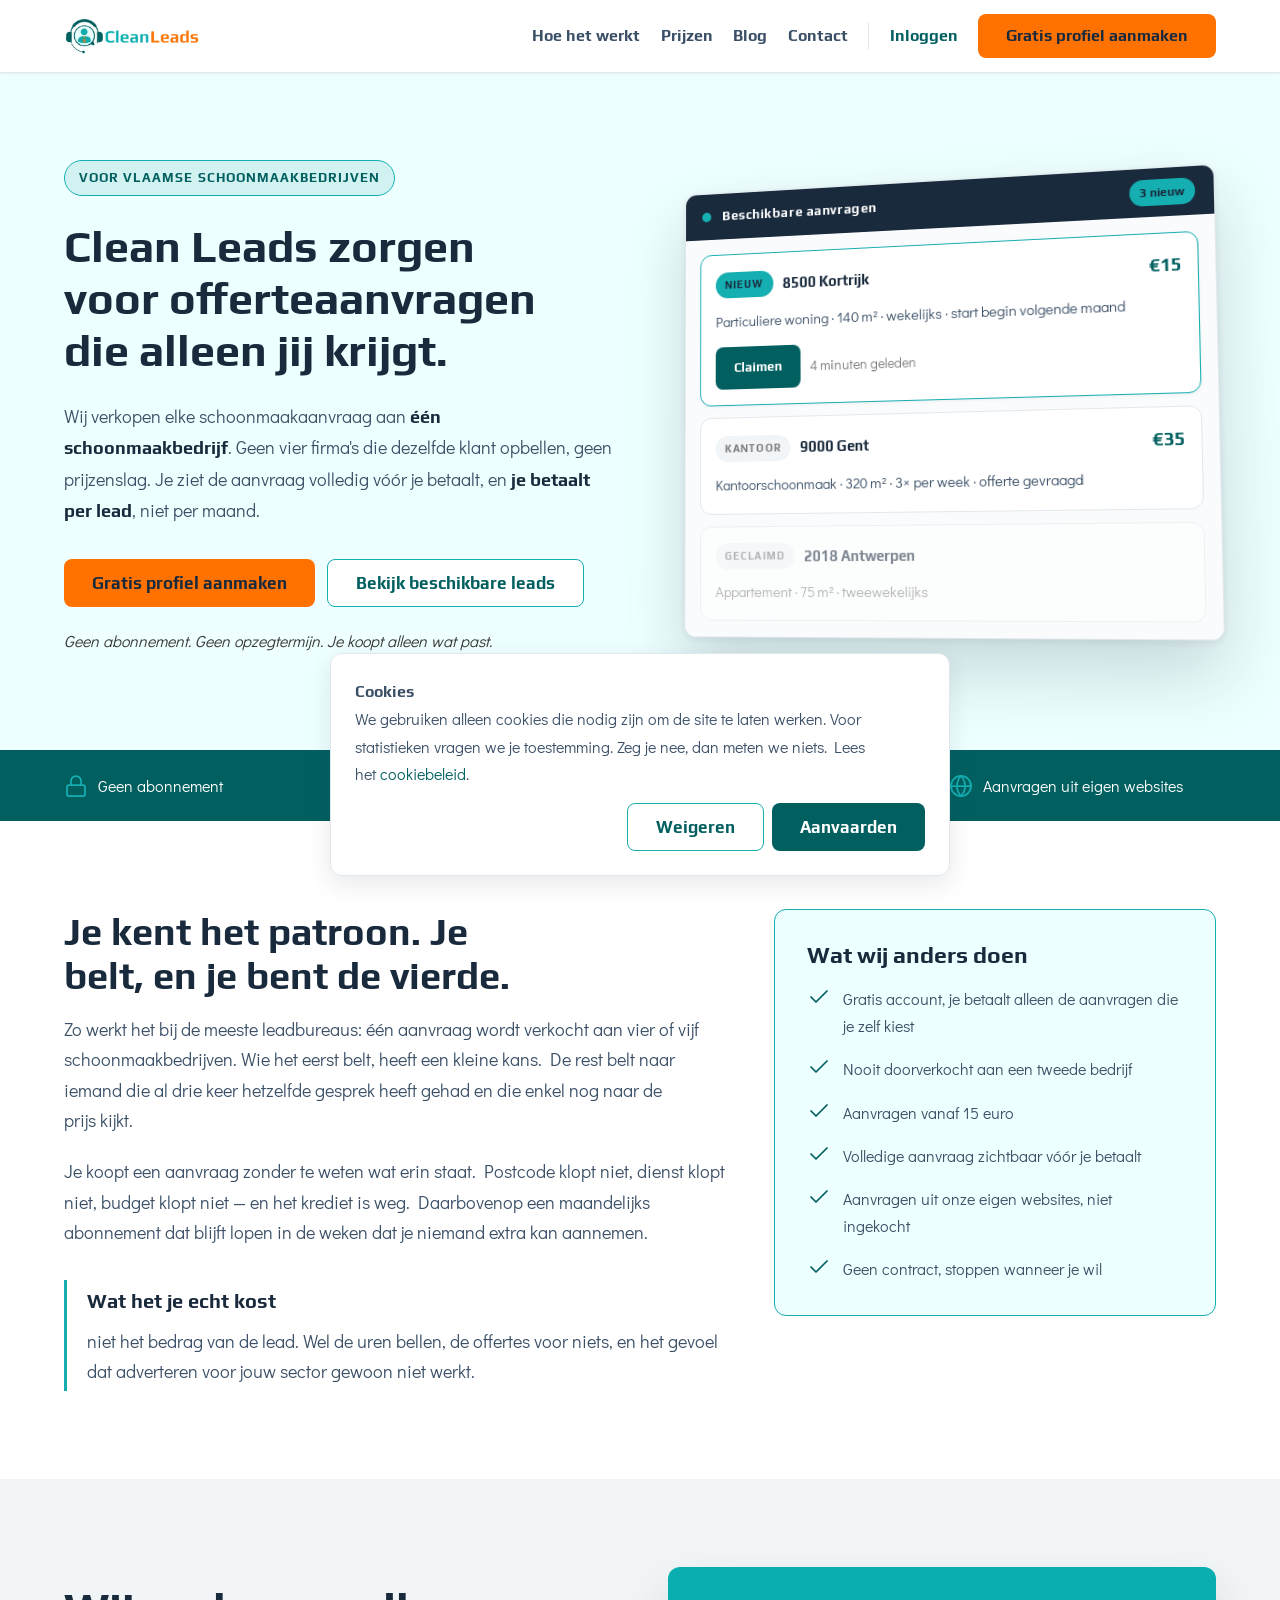
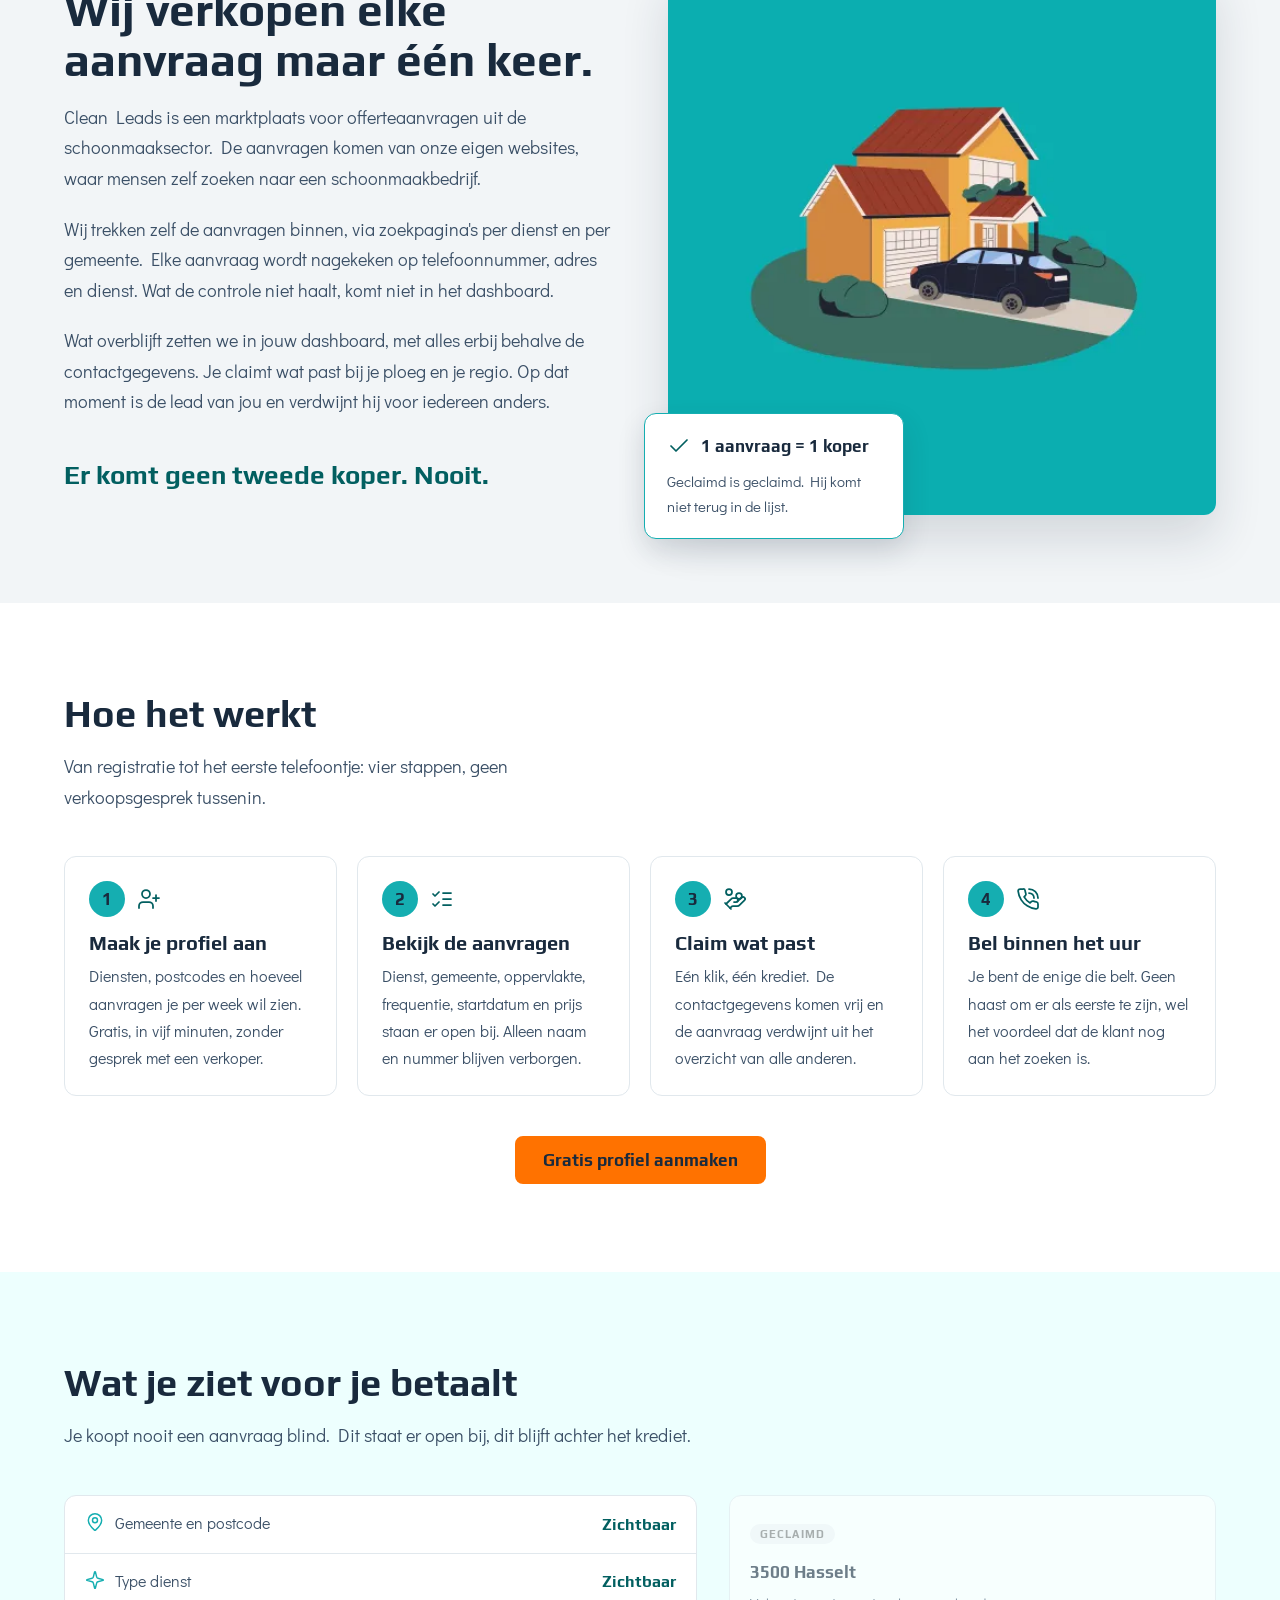
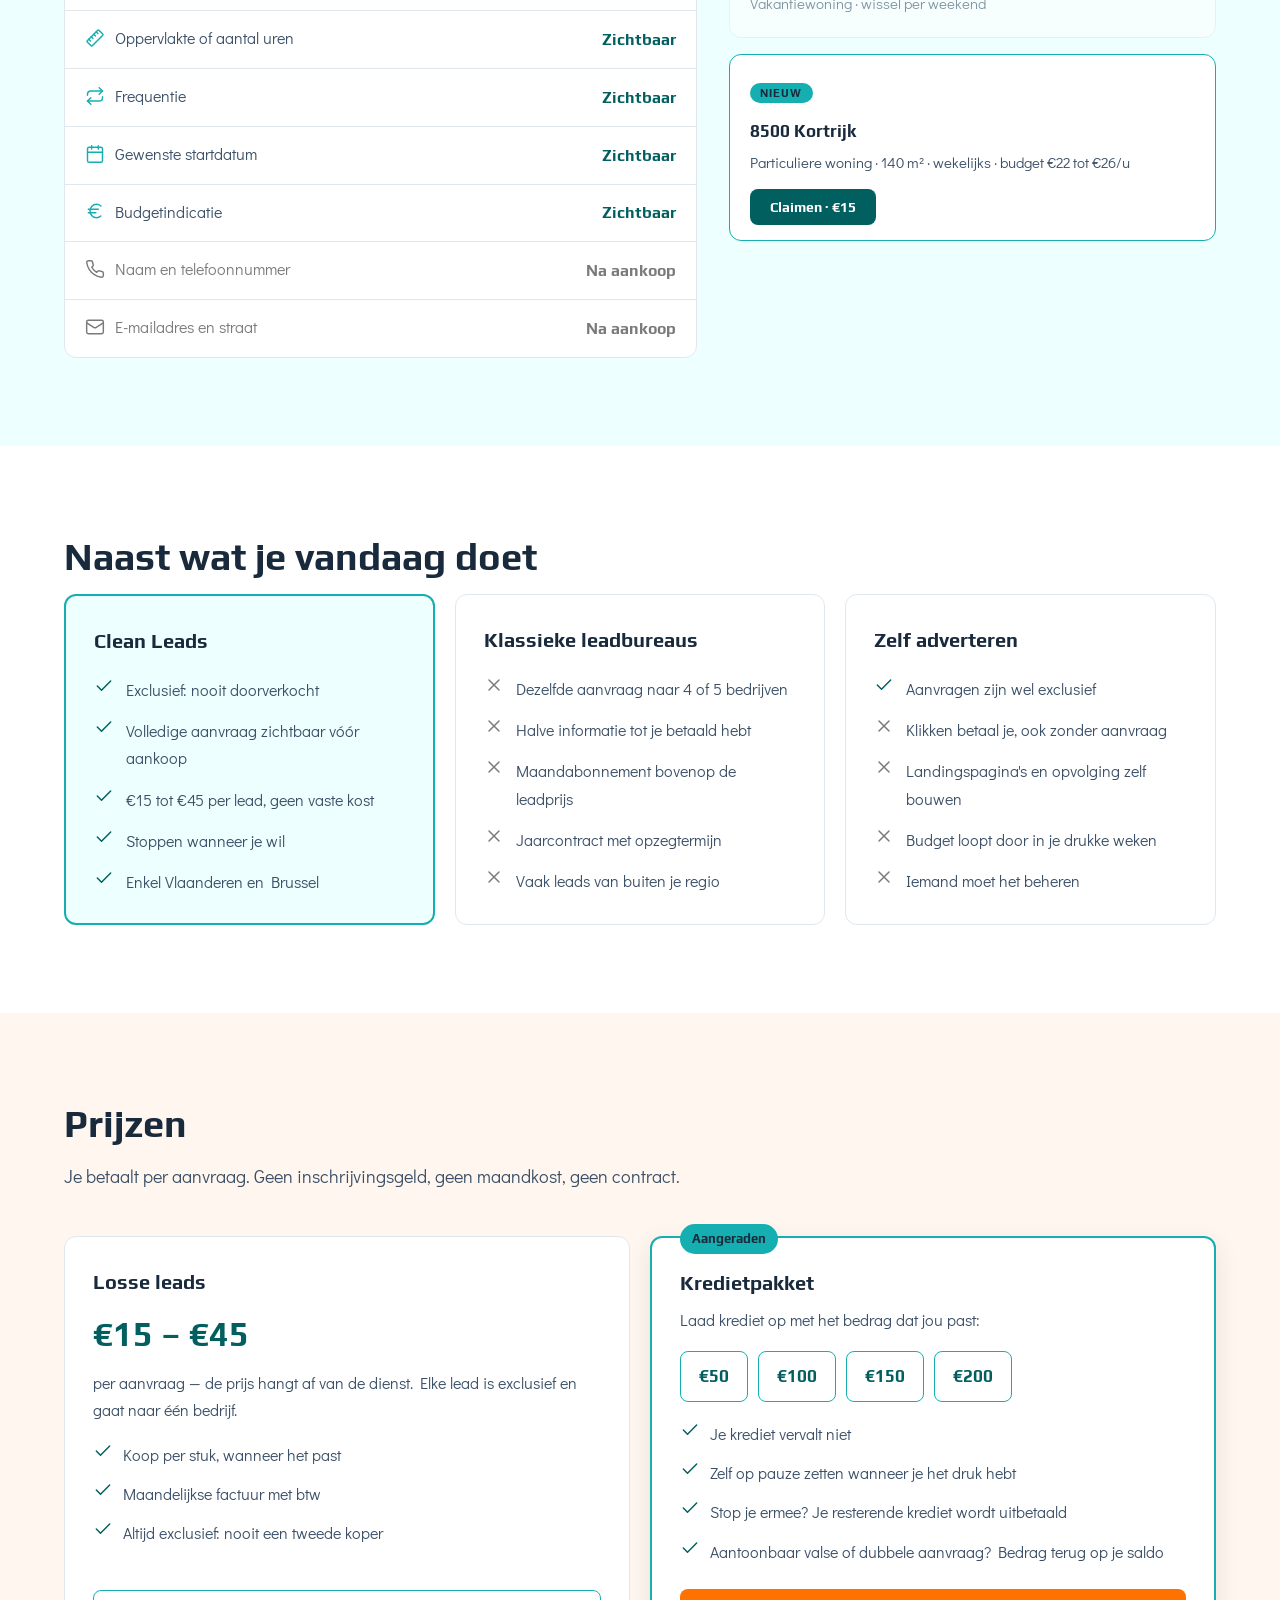
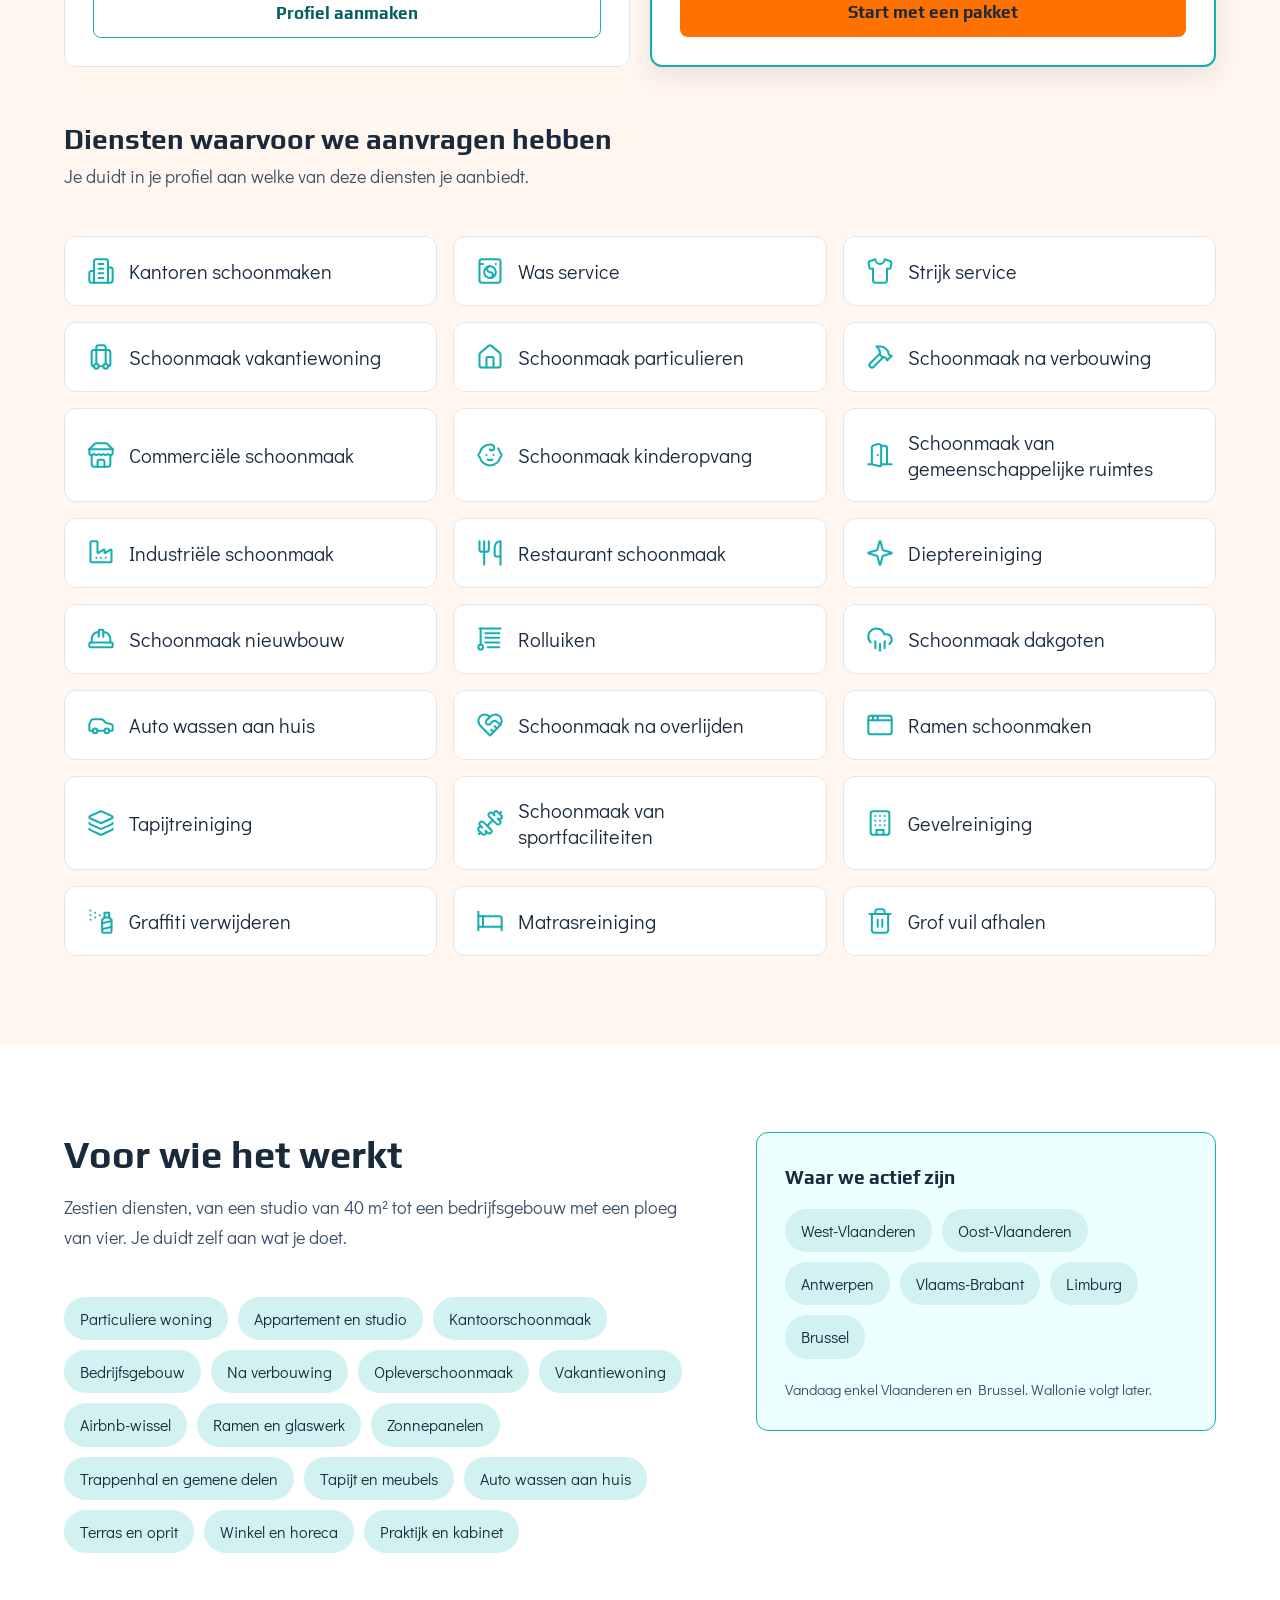
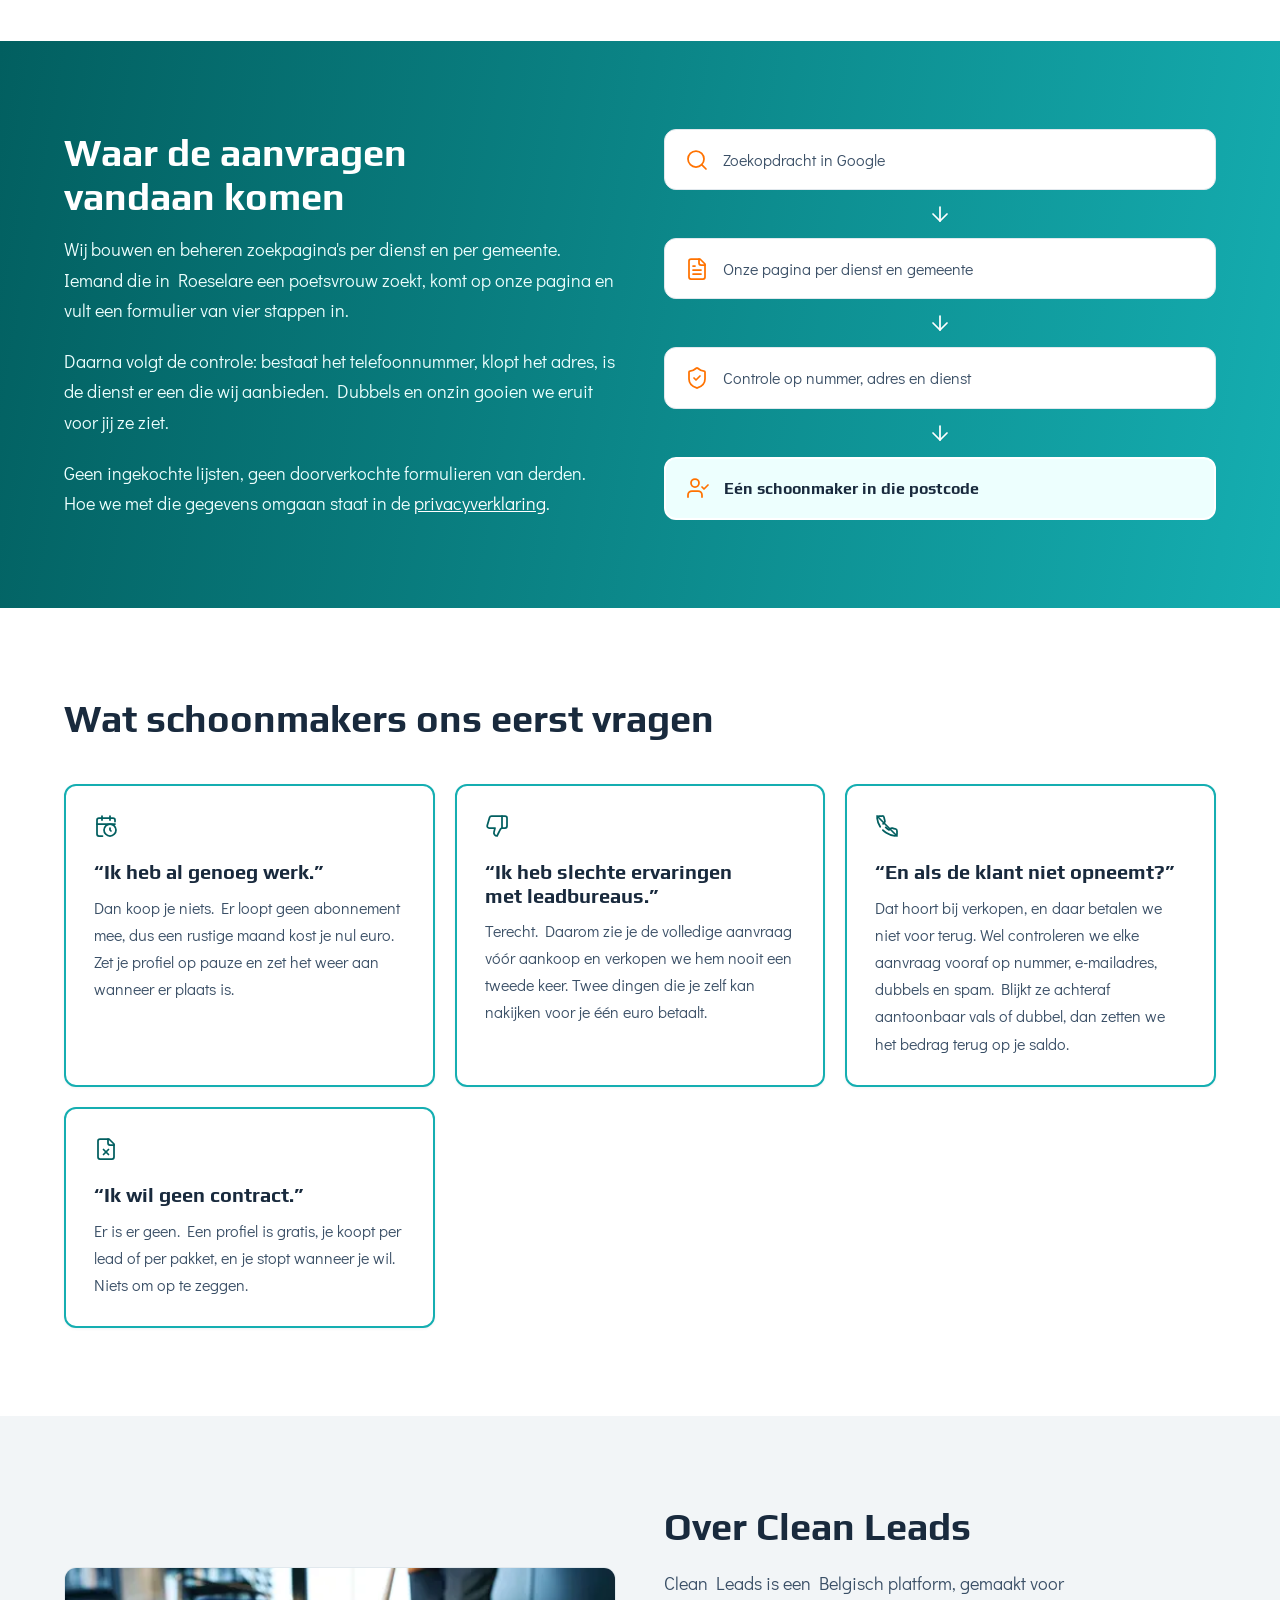
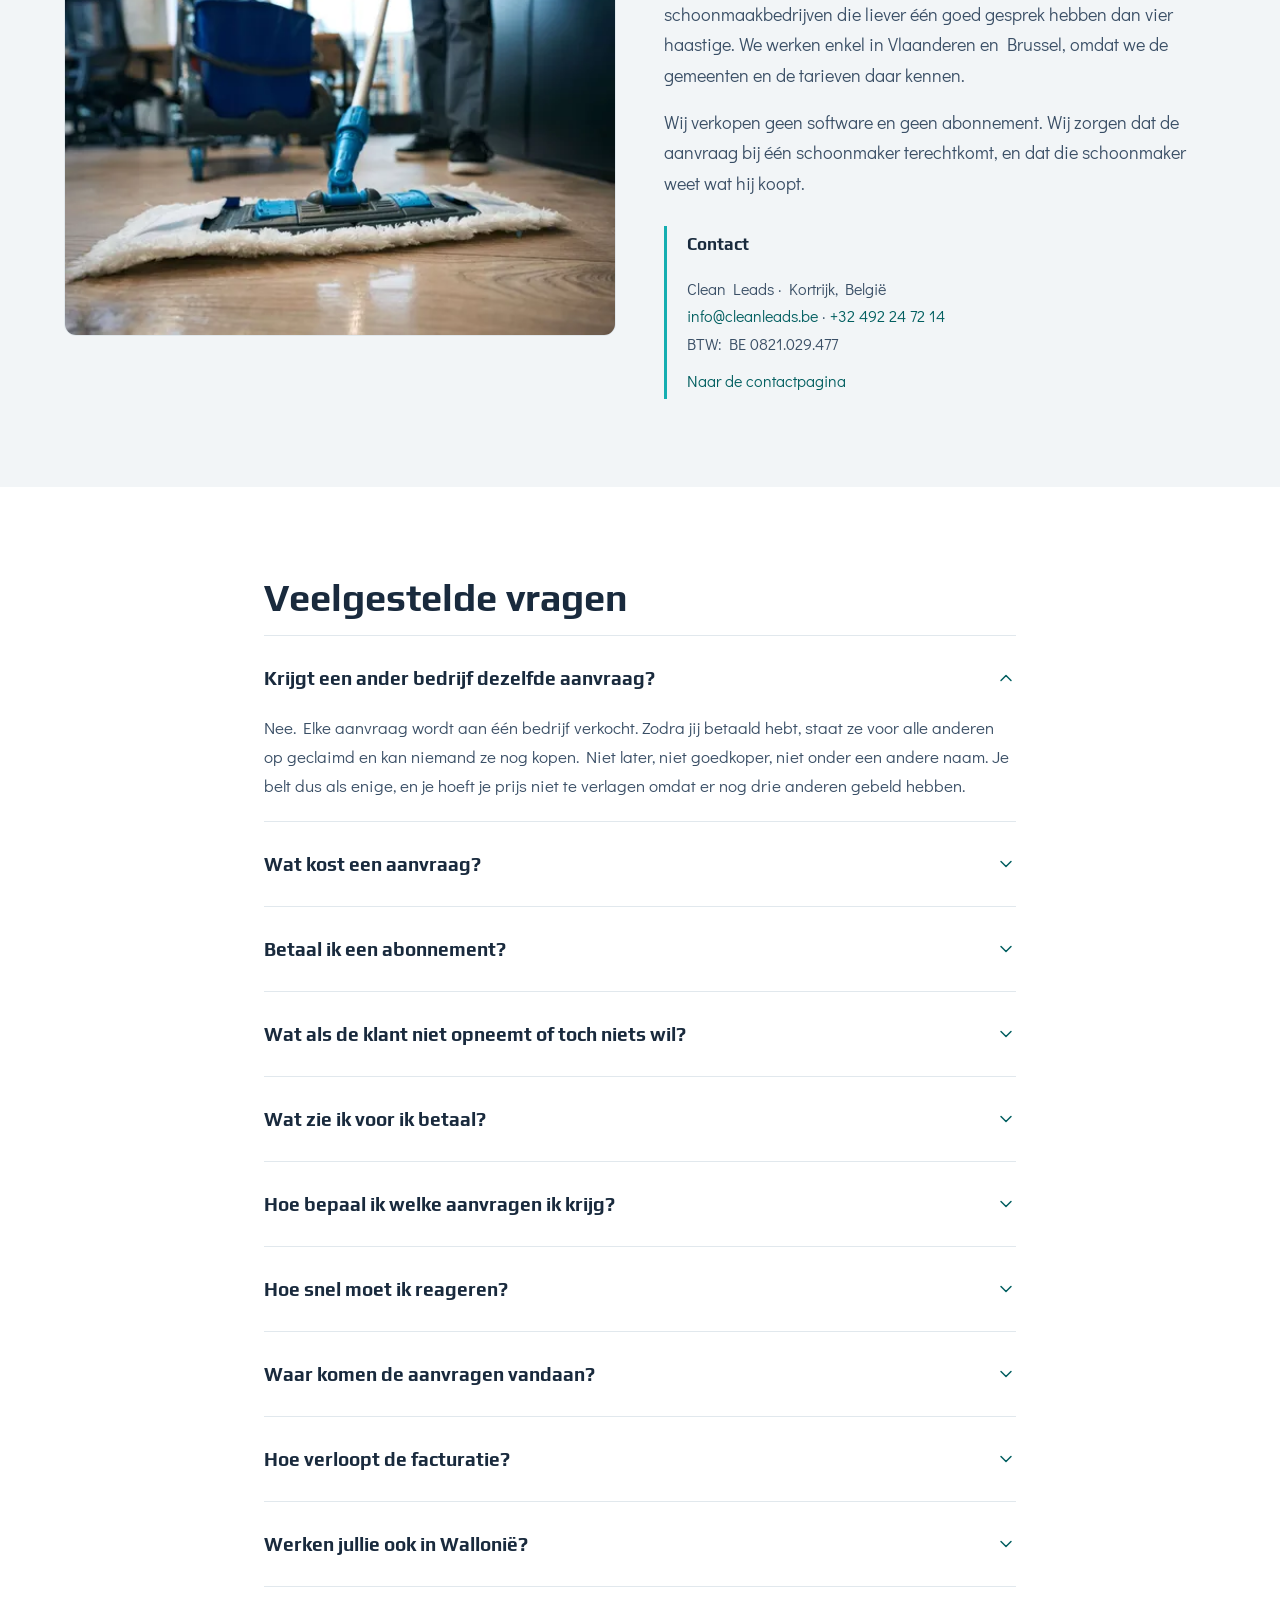
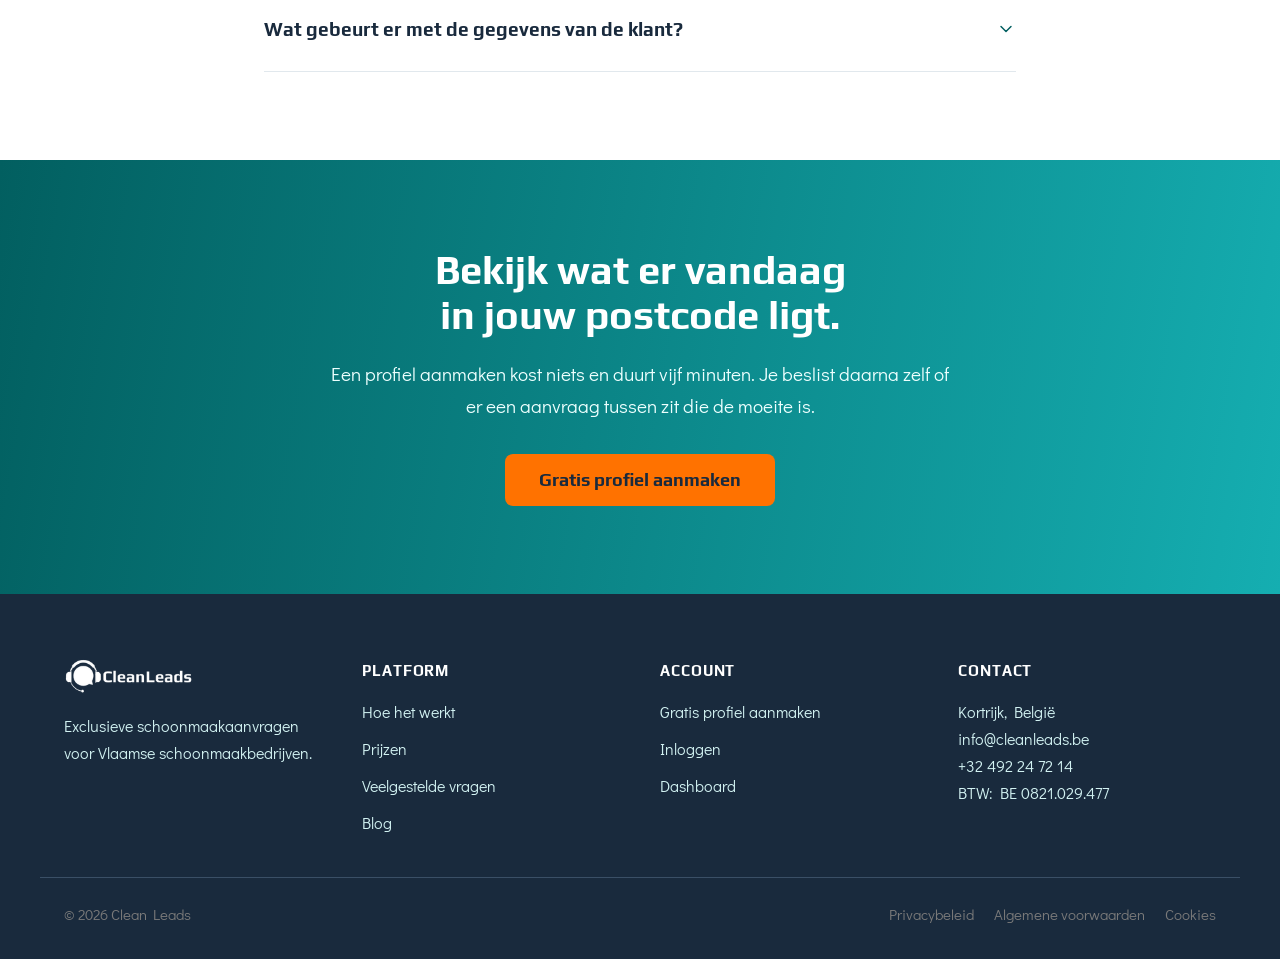
==== commit e70cf903: "Bouw 2026-08-21: startpagina en footer gelijk aan het ontwerp" ====
--- a/index.html
+++ b/index.html
@@ -1,11 +1,12 @@
-<!DOCTYPE html><html lang="nl-BE" data-astro-cid-sbfv7vrk> <head><meta charset="utf-8"><meta name="viewport" content="width=device-width, initial-scale=1"><title>Exclusieve schoonmaakleads voor Vlaamse schoonmaakbedrijven | Clean Leads</title><meta name="description" content="Elke offerteaanvraag gaat naar een schoonmaakbedrijf. Je ziet de aanvraag volledig voor je betaalt, vanaf 15 euro. Geen abonnement, geen contract."><link rel="canonical" href="https://cleanleads.eu/"><meta name="robots" content="noindex, nofollow"><meta property="og:type" content="website"><meta property="og:site_name" content="Clean Leads"><meta property="og:locale" content="nl_BE"><meta property="og:title" content="Exclusieve schoonmaakleads voor Vlaamse schoonmaakbedrijven | Clean Leads"><meta property="og:description" content="Elke offerteaanvraag gaat naar een schoonmaakbedrijf. Je ziet de aanvraag volledig voor je betaalt, vanaf 15 euro. Geen abonnement, geen contract."><meta property="og:url" content="https://cleanleads.eu/"><meta name="twitter:card" content="summary_large_image"><link rel="icon" href="/favicon.svg" type="image/svg+xml"><link rel="sitemap" href="/sitemap-index.xml"><link rel="preconnect" href="https://fonts.googleapis.com"><link rel="preconnect" href="https://fonts.gstatic.com" crossorigin><link rel="stylesheet" href="https://fonts.googleapis.com/css2?family=Play:wght@400;700&family=Didact+Gothic&display=swap"><script type="application/ld+json">{"@context":"https://schema.org","@type":"Organization","name":"Clean Leads","url":"https://cleanleads.eu/","email":"info@cleanleads.be","telephone":"+32492247214","vatID":"BE 0821.029.477","address":{"@type":"PostalAddress","addressLocality":"Kortrijk","addressCountry":"BE"},"areaServed":{"@type":"AdministrativeArea","name":"Vlaanderen en Brussel"}}</script><script type="application/ld+json">{"@context":"https://schema.org","@type":"Service","name":"Exclusieve schoonmaakleads","serviceType":"Leadgeneratie voor schoonmaakbedrijven","provider":{"@type":"Organization","name":"Clean Leads"},"areaServed":{"@type":"AdministrativeArea","name":"Vlaanderen en Brussel"},"offers":{"@type":"Offer","priceCurrency":"EUR","price":"15"}}</script><script type="application/ld+json">{"@context":"https://schema.org","@type":"FAQPage","mainEntity":[{"@type":"Question","name":"Wat kost een aanvraag?","acceptedAnswer":{"@type":"Answer","text":"Vanaf 15 euro. De prijs hangt af van het soort aanvraag. Een eenmalige particuliere schoonmaak kost 15 euro, een vakantiewoning 25 euro, een terugkerend kantoorcontract 35 euro en een schoonmaak na renovatie 45 euro. De prijs staat altijd op de aanvraag zelf. Je weet dus vooraf wat het kost en je beslist zelf of het je dat waard is."}},{"@type":"Question","name":"Betaal ik een abonnement?","acceptedAnswer":{"@type":"Answer","text":"Nee. Een profiel is gratis en blijft gratis. Er is geen maandbedrag, geen minimumafname en geen opzegtermijn. Claim je een maand niets, dan betaal je die maand niets. Je stopt wanneer je wil, en heb je nog credits staan, dan krijg je je ongebruikte saldo terug."}},{"@type":"Question","name":"Wat als de klant niet opneemt of toch niets wil?","acceptedAnswer":{"@type":"Answer","text":"Dat gebeurt in elk verkoopgesprek, en daar geven we geen geld voor terug. Wel doen we er vooraf alles aan. Elke aanvraag wordt gecontroleerd voor ze online komt: bestaat het telefoonnummer, bestaat het e-mailadres, is het geen dubbele aanvraag, staat er geen spam in de tekst. Blijkt een aanvraag achteraf toch aantoonbaar vals of dubbel, dan zetten we het bedrag terug op je saldo."}},{"@type":"Question","name":"Wat zie ik voor ik betaal?","acceptedAnswer":{"@type":"Answer","text":"Alles wat je nodig hebt om te beslissen: de dienst, het soort pand, de oppervlakte, of het eenmalig of terugkerend is, de gemeente, de afstand tot jou, wanneer het moet gebeuren en de prijs. Niet de naam, het adres of het telefoonnummer. Die verschijnen op het moment dat je claimt. Zo koop je nooit blind, en tegelijk blijft de aanvraag beschermd tot ze verkocht is."}},{"@type":"Question","name":"Hoe bepaal ik welke aanvragen ik krijg?","acceptedAnswer":{"@type":"Answer","text":"Je vinkt in je profiel aan welke diensten je doet, en je zet een straal in kilometer rond je vestiging. Alleen aanvragen die aan allebei voldoen, komen bij jou terecht. Rijd je niet verder dan 30 kilometer, dan krijg je ook niets van verder. Je past dat op elk moment zelf aan."}},{"@type":"Question","name":"Hoe snel moet ik reageren?","acceptedAnswer":{"@type":"Answer","text":"Snel, en dat verzwijgen we niet: wie eerst claimt, krijgt de aanvraag. Daarom krijg je meteen een melding zodra er iets binnenkomt, per e-mail, WhatsApp of als bericht op je gsm. Jij kiest welke kanalen, en je kan stille uren en een vakantiepauze instellen. Een aanvraag die niemand claimt, verdwijnt na drie dagen. In de praktijk gaan de goede veel sneller weg."}}]}</script><link rel="stylesheet" href="/_astro/cookiebeleid.BcqgXXeC.css">
-<link rel="stylesheet" href="/_astro/index.BtG6pg7b.css"></head> <body class="heeft-balk" data-astro-cid-sbfv7vrk> <a class="overslaan" href="#inhoud" data-astro-cid-sbfv7vrk>Naar de inhoud</a> <header class="kop" data-astro-cid-3ef6ksr2> <div class="omhulsel kop-binnen" data-astro-cid-3ef6ksr2> <a href="/" class="merk" aria-label="Clean Leads, naar de startpagina" data-astro-cid-3ef6ksr2> <img src="/_astro/logo-cleanleads.z0na8-ZU_2vH8Q3.webp" srcset="/_astro/logo-cleanleads.z0na8-ZU_1lVQsi.webp 200w, /_astro/logo-cleanleads.z0na8-ZU_ZtH8X0.webp 400w" alt="Clean Leads" sizes="200px" loading="eager" data-astro-cid-3ef6ksr2="true" decoding="async" fetchpriority="auto" width="408" height="115"> </a> <a href="https://app.cleanleads.eu/registreren" class="knop knop-primair kop-knop-mobiel" data-astro-cid-3ef6ksr2>Gratis profiel</a> <input type="checkbox" id="menu-schakelaar" class="menu-schakelaar" hidden data-astro-cid-3ef6ksr2> <label for="menu-schakelaar" class="hamburger" data-astro-cid-3ef6ksr2> <span class="sr-only" data-astro-cid-3ef6ksr2>Menu openen of sluiten</span> <span class="hamburger-streep" aria-hidden="true" data-astro-cid-3ef6ksr2></span> </label> <nav class="nav" aria-label="Hoofdmenu" data-astro-cid-3ef6ksr2> <a href="/#hoe-het-werkt" data-astro-cid-3ef6ksr2>Hoe het werkt</a> <a href="/#prijzen" data-astro-cid-3ef6ksr2>Prijzen</a> <a href="/blog" data-astro-cid-3ef6ksr2>Blog</a> <a href="/contact" data-astro-cid-3ef6ksr2>Contact</a> <a href="https://app.cleanleads.eu/inloggen" class="nav-inloggen" data-astro-cid-3ef6ksr2>Inloggen</a> <a href="https://app.cleanleads.eu/registreren" class="knop knop-primair nav-knop" data-astro-cid-3ef6ksr2>Gratis profiel aanmaken</a> </nav> </div> </header>  <main id="inhoud" data-astro-cid-sbfv7vrk>  <section class="hero" data-astro-cid-j7pv25f6> <div class="omhulsel hero-raster" data-astro-cid-j7pv25f6> <div class="hero-tekst" data-astro-cid-j7pv25f6> <span class="pil" data-astro-cid-j7pv25f6>Voor Vlaamse schoonmaakbedrijven</span> <h1 data-astro-cid-j7pv25f6>Clean Leads zorgen voor offerteaanvragen die alleen jij krijgt.</h1> <p class="lead" data-astro-cid-j7pv25f6>
-Wij verkopen elke schoonmaakaanvraag aan <strong data-astro-cid-j7pv25f6>een schoonmaakbedrijf</strong>. Geen
+<!DOCTYPE html><html lang="nl-BE" data-astro-cid-sbfv7vrk> <head><meta charset="utf-8"><meta name="viewport" content="width=device-width, initial-scale=1"><title>Exclusieve schoonmaakleads voor Vlaamse schoonmaakbedrijven | Clean Leads</title><meta name="description" content="Elke offerteaanvraag gaat naar één schoonmaakbedrijf. Je ziet de aanvraag volledig vóór je betaalt, vanaf 15 euro. Geen abonnement, geen contract."><link rel="canonical" href="https://cleanleads.eu/"><meta name="robots" content="noindex, nofollow"><meta property="og:type" content="website"><meta property="og:site_name" content="Clean Leads"><meta property="og:locale" content="nl_BE"><meta property="og:title" content="Exclusieve schoonmaakleads voor Vlaamse schoonmaakbedrijven | Clean Leads"><meta property="og:description" content="Elke offerteaanvraag gaat naar één schoonmaakbedrijf. Je ziet de aanvraag volledig vóór je betaalt, vanaf 15 euro. Geen abonnement, geen contract."><meta property="og:url" content="https://cleanleads.eu/"><meta name="twitter:card" content="summary_large_image"><link rel="icon" href="/favicon.svg" type="image/svg+xml"><link rel="sitemap" href="/sitemap-index.xml"><link rel="preconnect" href="https://fonts.googleapis.com"><link rel="preconnect" href="https://fonts.gstatic.com" crossorigin><link rel="stylesheet" href="https://fonts.googleapis.com/css2?family=Play:wght@400;700&family=Didact+Gothic&display=swap"><script type="application/ld+json">{"@context":"https://schema.org","@type":"Organization","name":"Clean Leads","url":"https://cleanleads.eu/","email":"info@cleanleads.be","telephone":"+32492247214","vatID":"BE 0821.029.477","address":{"@type":"PostalAddress","addressLocality":"Kortrijk","addressCountry":"BE"},"areaServed":{"@type":"AdministrativeArea","name":"Vlaanderen en Brussel"}}</script><script type="application/ld+json">{"@context":"https://schema.org","@type":"Service","name":"Exclusieve schoonmaakleads","serviceType":"Leadgeneratie voor schoonmaakbedrijven","provider":{"@type":"Organization","name":"Clean Leads"},"areaServed":{"@type":"AdministrativeArea","name":"Vlaanderen en Brussel"},"offers":{"@type":"Offer","priceCurrency":"EUR","price":"15"}}</script><script type="application/ld+json">{"@context":"https://schema.org","@type":"FAQPage","mainEntity":[{"@type":"Question","name":"Krijgt een ander bedrijf dezelfde aanvraag?","acceptedAnswer":{"@type":"Answer","text":"Nee. Elke aanvraag wordt aan één bedrijf verkocht. Zodra jij betaald hebt, staat ze voor alle anderen op geclaimd en kan niemand ze nog kopen. Niet later, niet goedkoper, niet onder een andere naam. Je belt dus als enige, en je hoeft je prijs niet te verlagen omdat er nog drie anderen gebeld hebben."}},{"@type":"Question","name":"Wat kost een aanvraag?","acceptedAnswer":{"@type":"Answer","text":"Vanaf 15 euro. De prijs hangt af van het soort aanvraag. Een eenmalige particuliere schoonmaak kost 15 euro, een vakantiewoning 25 euro, een terugkerend kantoorcontract 35 euro en een schoonmaak na renovatie 45 euro. De prijs staat altijd op de aanvraag zelf. Je weet dus vooraf wat het kost en je beslist zelf of het je dat waard is."}},{"@type":"Question","name":"Betaal ik een abonnement?","acceptedAnswer":{"@type":"Answer","text":"Nee. Een profiel is gratis en blijft gratis. Er is geen maandbedrag, geen minimumafname en geen opzegtermijn. Claim je een maand niets, dan betaal je die maand niets. Je stopt wanneer je wil, en heb je nog credits staan, dan krijg je je ongebruikte saldo terug."}},{"@type":"Question","name":"Wat als de klant niet opneemt of toch niets wil?","acceptedAnswer":{"@type":"Answer","text":"Dat gebeurt in elk verkoopgesprek, en daar geven we geen geld voor terug. Wel doen we er vooraf alles aan. Elke aanvraag wordt gecontroleerd voor ze online komt: bestaat het telefoonnummer, bestaat het e-mailadres, is het geen dubbele aanvraag, staat er geen spam in de tekst. Blijkt een aanvraag achteraf toch aantoonbaar vals of dubbel, dan zetten we het bedrag terug op je saldo."}},{"@type":"Question","name":"Wat zie ik voor ik betaal?","acceptedAnswer":{"@type":"Answer","text":"Alles wat je nodig hebt om te beslissen: de dienst, het soort pand, de oppervlakte, of het eenmalig of terugkerend is, de gemeente, de afstand tot jou, wanneer het moet gebeuren en de prijs. Niet de naam, het adres of het telefoonnummer. Die verschijnen op het moment dat je claimt. Zo koop je nooit blind, en tegelijk blijft de aanvraag beschermd tot ze verkocht is."}},{"@type":"Question","name":"Hoe bepaal ik welke aanvragen ik krijg?","acceptedAnswer":{"@type":"Answer","text":"Je vinkt in je profiel aan welke diensten je doet, en je zet een straal in kilometer rond je vestiging. Alleen aanvragen die aan allebei voldoen, komen bij jou terecht. Rijd je niet verder dan 30 kilometer, dan krijg je ook niets van verder. Je past dat op elk moment zelf aan."}}]}</script><link rel="stylesheet" href="/_astro/cookiebeleid.CSggxvgJ.css">
+<link rel="stylesheet" href="/_astro/index.D0RJvZv1.css"></head> <body class="heeft-balk" data-astro-cid-sbfv7vrk> <a class="overslaan" href="#inhoud" data-astro-cid-sbfv7vrk>Naar de inhoud</a> <header class="kop" data-astro-cid-3ef6ksr2> <div class="omhulsel kop-binnen" data-astro-cid-3ef6ksr2> <a href="/" class="merk" aria-label="Clean Leads, naar de startpagina" data-astro-cid-3ef6ksr2> <img src="/_astro/logo-cleanleads.z0na8-ZU_2vH8Q3.webp" srcset="/_astro/logo-cleanleads.z0na8-ZU_1lVQsi.webp 200w, /_astro/logo-cleanleads.z0na8-ZU_ZtH8X0.webp 400w" alt="Clean Leads" sizes="200px" loading="eager" data-astro-cid-3ef6ksr2="true" decoding="async" fetchpriority="auto" width="408" height="115"> </a> <a href="https://app.cleanleads.eu/registreren" class="knop knop-primair kop-knop-mobiel" data-astro-cid-3ef6ksr2>Gratis profiel</a> <input type="checkbox" id="menu-schakelaar" class="menu-schakelaar" hidden data-astro-cid-3ef6ksr2> <label for="menu-schakelaar" class="hamburger" data-astro-cid-3ef6ksr2> <span class="sr-only" data-astro-cid-3ef6ksr2>Menu openen of sluiten</span> <span class="hamburger-streep" aria-hidden="true" data-astro-cid-3ef6ksr2></span> </label> <nav class="nav" aria-label="Hoofdmenu" data-astro-cid-3ef6ksr2> <a href="/#hoe-het-werkt" data-astro-cid-3ef6ksr2>Hoe het werkt</a> <a href="/#prijzen" data-astro-cid-3ef6ksr2>Prijzen</a> <a href="/blog" data-astro-cid-3ef6ksr2>Blog</a> <a href="/contact" data-astro-cid-3ef6ksr2>Contact</a> <a href="https://app.cleanleads.eu/inloggen" class="nav-inloggen" data-astro-cid-3ef6ksr2>Inloggen</a> <a href="https://app.cleanleads.eu/registreren" class="knop knop-primair nav-knop" data-astro-cid-3ef6ksr2>Gratis profiel aanmaken</a> </nav> </div> </header>  <main id="inhoud" data-astro-cid-sbfv7vrk>  <section class="hero" data-astro-cid-j7pv25f6> <div class="omhulsel hero-raster" data-astro-cid-j7pv25f6> <div class="hero-tekst" data-astro-cid-j7pv25f6> <span class="pil" data-astro-cid-j7pv25f6>Voor Vlaamse schoonmaakbedrijven</span> <h1 data-astro-cid-j7pv25f6>Clean Leads zorgen voor offerteaanvragen die alleen jij krijgt.</h1> <p class="lead" data-astro-cid-j7pv25f6>
+Wij verkopen elke schoonmaakaanvraag aan <strong data-astro-cid-j7pv25f6>één schoonmaakbedrijf</strong>. Geen
           vier firma's die dezelfde klant opbellen, geen prijzenslag. Je ziet de aanvraag volledig
-          voor je betaalt, en <strong data-astro-cid-j7pv25f6>je betaalt per lead</strong>, niet per maand.
-</p> <div class="hero-knoppen" data-astro-cid-j7pv25f6> <a href="https://app.cleanleads.eu/registreren" class="knop knop-primair" data-astro-cid-j7pv25f6>Gratis profiel aanmaken</a> <a href="https://app.cleanleads.eu/inloggen" class="knop knop-outline" data-astro-cid-j7pv25f6>Bekijk beschikbare leads</a> </div> <p class="hero-noot" data-astro-cid-j7pv25f6>Geen abonnement. Geen opzegtermijn. Je koopt alleen wat past.</p> </div> <div class="hero-beeld" data-astro-cid-j7pv25f6> <div class="venster" data-astro-cid-j7pv25f6> <div class="venster-balk" data-astro-cid-j7pv25f6> <span class="stip" aria-hidden="true" data-astro-cid-j7pv25f6></span> <span class="venster-titel" data-astro-cid-j7pv25f6>Beschikbare aanvragen</span> <span class="teller" data-astro-cid-j7pv25f6>3 nieuw</span> </div> <div class="venster-lijst" data-astro-cid-j7pv25f6> <div class="lk lk-nieuw" data-astro-cid-j7pv25f6> <div class="lk-rij" data-astro-cid-j7pv25f6><span class="pil-teal" data-astro-cid-j7pv25f6>Nieuw</span><span class="plaats" data-astro-cid-j7pv25f6>8500 Kortrijk</span><span class="bedrag" data-astro-cid-j7pv25f6>&euro;15</span></div> <p data-astro-cid-j7pv25f6>Particuliere woning &middot; 140 m&sup2; &middot; wekelijks &middot; start begin volgende maand</p> <div class="lk-actie" data-astro-cid-j7pv25f6><span class="claim" data-astro-cid-j7pv25f6>Claimen</span><span class="tijd" data-astro-cid-j7pv25f6>4 minuten geleden</span></div> </div> <div class="lk" data-astro-cid-j7pv25f6> <div class="lk-rij" data-astro-cid-j7pv25f6><span class="pil-grijs" data-astro-cid-j7pv25f6>Kantoor</span><span class="plaats" data-astro-cid-j7pv25f6>9000 Gent</span><span class="bedrag" data-astro-cid-j7pv25f6>&euro;35</span></div> <p data-astro-cid-j7pv25f6>Kantoorschoonmaak &middot; 320 m&sup2; &middot; 3&times; per week &middot; offerte gevraagd</p> </div> <div class="lk lk-weg" data-astro-cid-j7pv25f6> <div class="lk-rij" data-astro-cid-j7pv25f6><span class="pil-grijs" data-astro-cid-j7pv25f6>Geclaimd</span><span class="plaats" data-astro-cid-j7pv25f6>2018 Antwerpen</span></div> <p class="dof" data-astro-cid-j7pv25f6>Appartement &middot; 75 m&sup2; &middot; tweewekelijks</p> </div> </div> </div> </div> </div> </section> <section class="balk" data-astro-cid-j7pv25f6> <div class="omhulsel balk-rij" data-astro-cid-j7pv25f6> <div data-astro-cid-j7pv25f6><svg xmlns="http://www.w3.org/2000/svg" width="24" height="24" viewBox="0 0 24 24" fill="none" stroke="currentColor" stroke-width="1.75" stroke-linecap="round" stroke-linejoin="round" aria-hidden="true" focusable="false" class="balk-icoon"><rect width="18" height="11" x="3" y="11" rx="2"/><path d="M7 11V7a5 5 0 0 1 10 0v4"/></svg><span data-astro-cid-j7pv25f6>Geen abonnement</span></div> <div data-astro-cid-j7pv25f6><svg xmlns="http://www.w3.org/2000/svg" width="24" height="24" viewBox="0 0 24 24" fill="none" stroke="currentColor" stroke-width="1.75" stroke-linecap="round" stroke-linejoin="round" aria-hidden="true" focusable="false" class="balk-icoon"><path d="M2.062 12.348a1 1 0 0 1 0-.696 10.75 10.75 0 0 1 19.876 0 1 1 0 0 1 0 .696 10.75 10.75 0 0 1-19.876 0"/><circle cx="12" cy="12" r="3"/></svg><span data-astro-cid-j7pv25f6>Volledig zichtbaar voor aankoop</span></div> <div data-astro-cid-j7pv25f6><svg xmlns="http://www.w3.org/2000/svg" width="24" height="24" viewBox="0 0 24 24" fill="none" stroke="currentColor" stroke-width="1.75" stroke-linecap="round" stroke-linejoin="round" aria-hidden="true" focusable="false" class="balk-icoon"><path d="M19 7V4a1 1 0 0 0-1-1H5a2 2 0 0 0 0 4h15a1 1 0 0 1 1 1v4h-3a2 2 0 0 0 0 4h3a1 1 0 0 0 1-1v-2a1 1 0 0 0-1-1"/><path d="M3 5v14a2 2 0 0 0 2 2h15a1 1 0 0 0 1-1v-4"/></svg><span data-astro-cid-j7pv25f6>Per lead, geen abonnement</span></div> <div data-astro-cid-j7pv25f6><svg xmlns="http://www.w3.org/2000/svg" width="24" height="24" viewBox="0 0 24 24" fill="none" stroke="currentColor" stroke-width="1.75" stroke-linecap="round" stroke-linejoin="round" aria-hidden="true" focusable="false" class="balk-icoon"><circle cx="12" cy="12" r="10"/><path d="M12 2a14.5 14.5 0 0 0 0 20 14.5 14.5 0 0 0 0-20"/><path d="M2 12h20"/></svg><span data-astro-cid-j7pv25f6>Aanvragen uit eigen websites</span></div> </div> </section> <section class="sectie" data-astro-cid-j7pv25f6> <div class="omhulsel probleem" data-astro-cid-j7pv25f6> <div data-astro-cid-j7pv25f6> <h2 data-astro-cid-j7pv25f6>Je kent het patroon. Je belt, en je bent de vierde.</h2> <p data-astro-cid-j7pv25f6>Zo werkt het bij de meeste leadbureaus: een aanvraag wordt verkocht aan vier of vijf schoonmaakbedrijven. Wie het eerst belt, heeft een kleine kans. De rest belt naar iemand die al drie keer hetzelfde gesprek heeft gehad en die enkel nog naar de prijs kijkt.</p> <p data-astro-cid-j7pv25f6>Je koopt een aanvraag zonder te weten wat erin staat. Postcode klopt niet, dienst klopt niet, budget klopt niet, en het krediet is weg. Daarbovenop een maandelijks abonnement dat blijft lopen in de weken dat je niemand extra kan aannemen.</p> <div class="kost" data-astro-cid-j7pv25f6> <p class="kost-kop" data-astro-cid-j7pv25f6>Wat het je echt kost</p> <p data-astro-cid-j7pv25f6>Niet het bedrag van de lead. Wel de uren bellen, de offertes voor niets, en het gevoel dat adverteren voor jouw sector gewoon niet werkt.</p> </div> </div> <div class="anders" data-astro-cid-j7pv25f6> <h3 data-astro-cid-j7pv25f6>Wat wij anders doen</h3> <ul data-astro-cid-j7pv25f6><li data-astro-cid-j7pv25f6><svg xmlns="http://www.w3.org/2000/svg" width="24" height="24" viewBox="0 0 24 24" fill="none" stroke="currentColor" stroke-width="1.75" stroke-linecap="round" stroke-linejoin="round" aria-hidden="true" focusable="false" class="vink-donker"><path d="M20 6 9 17l-5-5"/></svg>Gratis account, je betaalt alleen de aanvragen die je zelf kiest</li><li data-astro-cid-j7pv25f6><svg xmlns="http://www.w3.org/2000/svg" width="24" height="24" viewBox="0 0 24 24" fill="none" stroke="currentColor" stroke-width="1.75" stroke-linecap="round" stroke-linejoin="round" aria-hidden="true" focusable="false" class="vink-donker"><path d="M20 6 9 17l-5-5"/></svg>Nooit doorverkocht aan een tweede bedrijf</li><li data-astro-cid-j7pv25f6><svg xmlns="http://www.w3.org/2000/svg" width="24" height="24" viewBox="0 0 24 24" fill="none" stroke="currentColor" stroke-width="1.75" stroke-linecap="round" stroke-linejoin="round" aria-hidden="true" focusable="false" class="vink-donker"><path d="M20 6 9 17l-5-5"/></svg>Aanvragen vanaf 15 euro</li><li data-astro-cid-j7pv25f6><svg xmlns="http://www.w3.org/2000/svg" width="24" height="24" viewBox="0 0 24 24" fill="none" stroke="currentColor" stroke-width="1.75" stroke-linecap="round" stroke-linejoin="round" aria-hidden="true" focusable="false" class="vink-donker"><path d="M20 6 9 17l-5-5"/></svg>Volledige aanvraag zichtbaar voor je betaalt</li><li data-astro-cid-j7pv25f6><svg xmlns="http://www.w3.org/2000/svg" width="24" height="24" viewBox="0 0 24 24" fill="none" stroke="currentColor" stroke-width="1.75" stroke-linecap="round" stroke-linejoin="round" aria-hidden="true" focusable="false" class="vink-donker"><path d="M20 6 9 17l-5-5"/></svg>Aanvragen uit onze eigen websites, niet ingekocht</li><li data-astro-cid-j7pv25f6><svg xmlns="http://www.w3.org/2000/svg" width="24" height="24" viewBox="0 0 24 24" fill="none" stroke="currentColor" stroke-width="1.75" stroke-linecap="round" stroke-linejoin="round" aria-hidden="true" focusable="false" class="vink-donker"><path d="M20 6 9 17l-5-5"/></svg>Geen contract, stoppen wanneer je wil</li></ul> </div> </div> </section> <section class="sectie sectie-grijs" data-astro-cid-j7pv25f6> <div class="omhulsel oplossing" data-astro-cid-j7pv25f6> <div data-astro-cid-j7pv25f6> <h2 class="groot" data-astro-cid-j7pv25f6>Wij verkopen elke aanvraag maar een keer.</h2> <p data-astro-cid-j7pv25f6>Clean Leads is een marktplaats voor offerteaanvragen uit de schoonmaaksector. De aanvragen komen van onze eigen websites, waar mensen zelf zoeken naar een schoonmaakbedrijf.</p> <p data-astro-cid-j7pv25f6>Wij trekken zelf de aanvragen binnen, via zoekpagina's per dienst en per gemeente. Elke aanvraag wordt nagekeken op telefoonnummer, adres en dienst. Wat de controle niet haalt, komt niet in het dashboard.</p> <p data-astro-cid-j7pv25f6>Wat overblijft zetten we in jouw dashboard, met alles erbij behalve de contactgegevens. Je claimt wat past bij je ploeg en je regio. Op dat moment is de lead van jou en verdwijnt hij voor iedereen anders.</p> <p class="knaller" data-astro-cid-j7pv25f6>Er komt geen tweede koper. Nooit.</p> </div> <div class="beeld-blok" data-astro-cid-j7pv25f6> <img src="/_astro/particulieren.DcFzqibW_Z7M9HB.webp" srcset="/_astro/particulieren.DcFzqibW_Z7M9HB.webp 500w" alt="Schoonmaker aan het werk in een woning" sizes="(max-width: 1000px) 100vw, 520px" loading="lazy" data-astro-cid-j7pv25f6="true" decoding="async" fetchpriority="auto" width="500" height="500" class="foto"> <div class="badge" data-astro-cid-j7pv25f6> <div class="badge-rij" data-astro-cid-j7pv25f6><svg xmlns="http://www.w3.org/2000/svg" width="24" height="24" viewBox="0 0 24 24" fill="none" stroke="currentColor" stroke-width="1.75" stroke-linecap="round" stroke-linejoin="round" aria-hidden="true" focusable="false" class="vink-donker"><path d="M20 6 9 17l-5-5"/></svg><span data-astro-cid-j7pv25f6>1 aanvraag = 1 koper</span></div> <p data-astro-cid-j7pv25f6>Geclaimd is geclaimd. Hij komt niet terug in de lijst.</p> </div> </div> </div> </section> <section class="sectie" id="hoe-het-werkt" data-astro-cid-j7pv25f6> <div class="omhulsel" data-astro-cid-j7pv25f6> <h2 data-astro-cid-j7pv25f6>Hoe het werkt</h2> <p class="onder-kop" data-astro-cid-j7pv25f6>Van registratie tot het eerste telefoontje: vier stappen, geen verkoopsgesprek tussenin.</p> <div class="stappen" data-astro-cid-j7pv25f6> <div class="stap" data-astro-cid-j7pv25f6> <div class="stap-rij" data-astro-cid-j7pv25f6><span class="stap-nr" data-astro-cid-j7pv25f6>1</span><svg xmlns="http://www.w3.org/2000/svg" width="24" height="24" viewBox="0 0 24 24" fill="none" stroke="currentColor" stroke-width="1.75" stroke-linecap="round" stroke-linejoin="round" aria-hidden="true" focusable="false" class="stap-icoon"><path d="M16 21v-2a4 4 0 0 0-4-4H6a4 4 0 0 0-4 4v2"/><circle cx="9" cy="7" r="4"/><line x1="19" x2="19" y1="8" y2="14"/><line x1="22" x2="16" y1="11" y2="11"/></svg></div> <h3 data-astro-cid-j7pv25f6>Maak je profiel aan</h3> <p data-astro-cid-j7pv25f6>Diensten, postcodes en hoeveel aanvragen je per week wil zien. Gratis, in vijf minuten, zonder gesprek met een verkoper.</p> </div><div class="stap" data-astro-cid-j7pv25f6> <div class="stap-rij" data-astro-cid-j7pv25f6><span class="stap-nr" data-astro-cid-j7pv25f6>2</span><svg xmlns="http://www.w3.org/2000/svg" width="24" height="24" viewBox="0 0 24 24" fill="none" stroke="currentColor" stroke-width="1.75" stroke-linecap="round" stroke-linejoin="round" aria-hidden="true" focusable="false" class="stap-icoon"><path d="m3 17 2 2 4-4"/><path d="m3 7 2 2 4-4"/><path d="M13 6h8"/><path d="M13 12h8"/><path d="M13 18h8"/></svg></div> <h3 data-astro-cid-j7pv25f6>Bekijk de aanvragen</h3> <p data-astro-cid-j7pv25f6>Dienst, gemeente, oppervlakte, frequentie, startdatum en prijs staan er open bij. Alleen naam en nummer blijven verborgen.</p> </div><div class="stap" data-astro-cid-j7pv25f6> <div class="stap-rij" data-astro-cid-j7pv25f6><span class="stap-nr" data-astro-cid-j7pv25f6>3</span><svg xmlns="http://www.w3.org/2000/svg" width="24" height="24" viewBox="0 0 24 24" fill="none" stroke="currentColor" stroke-width="1.75" stroke-linecap="round" stroke-linejoin="round" aria-hidden="true" focusable="false" class="stap-icoon"><path d="M11 15h2a2 2 0 1 0 0-4h-3c-.6 0-1.1.2-1.4.6L3 17"/><path d="m7 21 1.6-1.4c.3-.4.8-.6 1.4-.6h4c1.1 0 2.1-.4 2.8-1.2l4.6-4.4a2 2 0 0 0-2.75-2.91l-4.2 3.9"/><path d="m2 16 6 6"/><circle cx="16" cy="9" r="2.9"/><circle cx="6" cy="5" r="3"/></svg></div> <h3 data-astro-cid-j7pv25f6>Claim wat past</h3> <p data-astro-cid-j7pv25f6>Een klik, een krediet. De contactgegevens komen vrij en de aanvraag verdwijnt uit het overzicht van alle anderen.</p> </div><div class="stap" data-astro-cid-j7pv25f6> <div class="stap-rij" data-astro-cid-j7pv25f6><span class="stap-nr" data-astro-cid-j7pv25f6>4</span><svg xmlns="http://www.w3.org/2000/svg" width="24" height="24" viewBox="0 0 24 24" fill="none" stroke="currentColor" stroke-width="1.75" stroke-linecap="round" stroke-linejoin="round" aria-hidden="true" focusable="false" class="stap-icoon"><path d="M13 2a9 9 0 0 1 9 9"/><path d="M13 6a5 5 0 0 1 5 5"/><path d="M22 16.92v3a2 2 0 0 1-2.18 2 19.79 19.79 0 0 1-8.63-3.07 19.5 19.5 0 0 1-6-6 19.79 19.79 0 0 1-3.07-8.67A2 2 0 0 1 4.11 2h3a2 2 0 0 1 2 1.72c.127.96.361 1.903.7 2.81a2 2 0 0 1-.45 2.11L8.09 9.91a16 16 0 0 0 6 6l1.27-1.27a2 2 0 0 1 2.11-.45c.907.339 1.85.573 2.81.7A2 2 0 0 1 22 16.92z"/></svg></div> <h3 data-astro-cid-j7pv25f6>Bel binnen het uur</h3> <p data-astro-cid-j7pv25f6>Je bent de enige die belt. Geen haast om er als eerste te zijn, wel het voordeel dat de klant nog aan het zoeken is.</p> </div> </div> <div class="midden" data-astro-cid-j7pv25f6><a href="https://app.cleanleads.eu/registreren" class="knop knop-primair" data-astro-cid-j7pv25f6>Gratis profiel aanmaken</a></div> </div> </section> <section class="sectie sectie-teal" data-astro-cid-j7pv25f6> <div class="omhulsel" data-astro-cid-j7pv25f6> <h2 data-astro-cid-j7pv25f6>Wat je ziet voor je betaalt</h2> <p class="onder-kop" data-astro-cid-j7pv25f6>Je koopt nooit een aanvraag blind. Dit staat er open bij, dit blijft achter het krediet.</p> <div class="zien" data-astro-cid-j7pv25f6> <div class="zien-tabel" data-astro-cid-j7pv25f6> <table data-astro-cid-j7pv25f6> <tbody data-astro-cid-j7pv25f6> <tr data-astro-cid-j7pv25f6><td data-astro-cid-j7pv25f6><span class="met-icoon" data-astro-cid-j7pv25f6><svg xmlns="http://www.w3.org/2000/svg" width="20" height="20" viewBox="0 0 24 24" fill="none" stroke="currentColor" stroke-width="1.75" stroke-linecap="round" stroke-linejoin="round" aria-hidden="true" focusable="false" class="rij-icoon"><path d="M20 10c0 4.993-5.539 10.193-7.399 11.799a1 1 0 0 1-1.202 0C9.539 20.193 4 14.993 4 10a8 8 0 0 1 16 0"/><circle cx="12" cy="10" r="3"/></svg>Gemeente en postcode</span></td><td class="ja" data-astro-cid-j7pv25f6>Zichtbaar</td></tr><tr data-astro-cid-j7pv25f6><td data-astro-cid-j7pv25f6><span class="met-icoon" data-astro-cid-j7pv25f6><svg xmlns="http://www.w3.org/2000/svg" width="20" height="20" viewBox="0 0 24 24" fill="none" stroke="currentColor" stroke-width="1.75" stroke-linecap="round" stroke-linejoin="round" aria-hidden="true" focusable="false" class="rij-icoon"><path d="M9.937 15.5A2 2 0 0 0 8.5 14.063l-6.135-1.582a.5.5 0 0 1 0-.962L8.5 9.936A2 2 0 0 0 9.937 8.5l1.582-6.135a.5.5 0 0 1 .963 0L14.063 8.5A2 2 0 0 0 15.5 9.937l6.135 1.581a.5.5 0 0 1 0 .964L15.5 14.063a2 2 0 0 0-1.437 1.437l-1.582 6.135a.5.5 0 0 1-.963 0z"/></svg>Type dienst</span></td><td class="ja" data-astro-cid-j7pv25f6>Zichtbaar</td></tr><tr data-astro-cid-j7pv25f6><td data-astro-cid-j7pv25f6><span class="met-icoon" data-astro-cid-j7pv25f6><svg xmlns="http://www.w3.org/2000/svg" width="20" height="20" viewBox="0 0 24 24" fill="none" stroke="currentColor" stroke-width="1.75" stroke-linecap="round" stroke-linejoin="round" aria-hidden="true" focusable="false" class="rij-icoon"><path d="M21.3 8.7 8.7 21.3a1 1 0 0 1-1.4 0l-4.6-4.6a1 1 0 0 1 0-1.4L15.3 2.7a1 1 0 0 1 1.4 0l4.6 4.6a1 1 0 0 1 0 1.4"/><path d="m7.5 10.5 2 2"/><path d="m10.5 7.5 2 2"/><path d="m13.5 4.5 2 2"/><path d="m4.5 13.5 2 2"/></svg>Oppervlakte of aantal uren</span></td><td class="ja" data-astro-cid-j7pv25f6>Zichtbaar</td></tr><tr data-astro-cid-j7pv25f6><td data-astro-cid-j7pv25f6><span class="met-icoon" data-astro-cid-j7pv25f6><svg xmlns="http://www.w3.org/2000/svg" width="20" height="20" viewBox="0 0 24 24" fill="none" stroke="currentColor" stroke-width="1.75" stroke-linecap="round" stroke-linejoin="round" aria-hidden="true" focusable="false" class="rij-icoon"><path d="m17 2 4 4-4 4"/><path d="M3 11v-1a4 4 0 0 1 4-4h14"/><path d="m7 22-4-4 4-4"/><path d="M21 13v1a4 4 0 0 1-4 4H3"/></svg>Frequentie</span></td><td class="ja" data-astro-cid-j7pv25f6>Zichtbaar</td></tr><tr data-astro-cid-j7pv25f6><td data-astro-cid-j7pv25f6><span class="met-icoon" data-astro-cid-j7pv25f6><svg xmlns="http://www.w3.org/2000/svg" width="20" height="20" viewBox="0 0 24 24" fill="none" stroke="currentColor" stroke-width="1.75" stroke-linecap="round" stroke-linejoin="round" aria-hidden="true" focusable="false" class="rij-icoon"><rect width="18" height="18" x="3" y="4" rx="2"/><path d="M16 2v4M8 2v4M3 10h18"/></svg>Gewenste startdatum</span></td><td class="ja" data-astro-cid-j7pv25f6>Zichtbaar</td></tr><tr data-astro-cid-j7pv25f6><td data-astro-cid-j7pv25f6><span class="met-icoon" data-astro-cid-j7pv25f6><svg xmlns="http://www.w3.org/2000/svg" width="20" height="20" viewBox="0 0 24 24" fill="none" stroke="currentColor" stroke-width="1.75" stroke-linecap="round" stroke-linejoin="round" aria-hidden="true" focusable="false" class="rij-icoon"><path d="M4 10h12M4 14h9"/><path d="M19 6a7.7 7.7 0 0 0-5.2-2A7.9 7.9 0 0 0 6 12c0 4.4 3.5 8 7.8 8 2 0 3.8-.8 5.2-2"/></svg>Budgetindicatie</span></td><td class="ja" data-astro-cid-j7pv25f6>Zichtbaar</td></tr> <tr class="na" data-astro-cid-j7pv25f6><td data-astro-cid-j7pv25f6><span class="met-icoon" data-astro-cid-j7pv25f6><svg xmlns="http://www.w3.org/2000/svg" width="20" height="20" viewBox="0 0 24 24" fill="none" stroke="currentColor" stroke-width="1.75" stroke-linecap="round" stroke-linejoin="round" aria-hidden="true" focusable="false" class="rij-icoon-dof"><path d="M22 16.92v3a2 2 0 0 1-2.18 2 19.79 19.79 0 0 1-8.63-3.07 19.5 19.5 0 0 1-6-6 19.79 19.79 0 0 1-3.07-8.67A2 2 0 0 1 4.11 2h3a2 2 0 0 1 2 1.72c.127.96.361 1.903.7 2.81a2 2 0 0 1-.45 2.11L8.09 9.91a16 16 0 0 0 6 6l1.27-1.27a2 2 0 0 1 2.11-.45c.907.339 1.85.573 2.81.7A2 2 0 0 1 22 16.92z"/></svg>Naam en telefoonnummer</span></td><td class="later" data-astro-cid-j7pv25f6>Na aankoop</td></tr><tr class="na" data-astro-cid-j7pv25f6><td data-astro-cid-j7pv25f6><span class="met-icoon" data-astro-cid-j7pv25f6><svg xmlns="http://www.w3.org/2000/svg" width="20" height="20" viewBox="0 0 24 24" fill="none" stroke="currentColor" stroke-width="1.75" stroke-linecap="round" stroke-linejoin="round" aria-hidden="true" focusable="false" class="rij-icoon-dof"><rect width="20" height="16" x="2" y="4" rx="2"/><path d="m22 7-8.97 5.7a1.94 1.94 0 0 1-2.06 0L2 7"/></svg>E-mailadres en straat</span></td><td class="later" data-astro-cid-j7pv25f6>Na aankoop</td></tr> </tbody> </table> </div> <div class="voorbeelden" data-astro-cid-j7pv25f6> <div class="vb vb-weg" data-astro-cid-j7pv25f6> <span class="pil-grijs" data-astro-cid-j7pv25f6>Geclaimd</span> <p class="vb-plaats" data-astro-cid-j7pv25f6>3500 Hasselt</p> <p class="vb-sub" data-astro-cid-j7pv25f6>Vakantiewoning &middot; wissel per weekend</p> </div> <div class="vb vb-nieuw" data-astro-cid-j7pv25f6> <span class="pil-teal" data-astro-cid-j7pv25f6>Nieuw</span> <p class="vb-plaats" data-astro-cid-j7pv25f6>8500 Kortrijk</p> <p class="vb-sub" data-astro-cid-j7pv25f6>Particuliere woning &middot; 140 m&sup2; &middot; wekelijks &middot; budget &euro;22 tot &euro;26/u</p> <span class="claim" data-astro-cid-j7pv25f6>Claimen &middot; &euro;15</span> </div> </div> </div> </div> </section> <section class="sectie" data-astro-cid-j7pv25f6> <div class="omhulsel" data-astro-cid-j7pv25f6> <h2 data-astro-cid-j7pv25f6>Naast wat je vandaag doet</h2> <div class="vergelijk" data-astro-cid-j7pv25f6> <div class="vk vk-ons" data-astro-cid-j7pv25f6> <p class="vk-kop" data-astro-cid-j7pv25f6>Clean Leads</p> <div class="vk-rij" data-astro-cid-j7pv25f6> <svg xmlns="http://www.w3.org/2000/svg" width="20" height="20" viewBox="0 0 24 24" fill="none" stroke="currentColor" stroke-width="1.75" stroke-linecap="round" stroke-linejoin="round" aria-hidden="true" focusable="false" class="vink-donker"><path d="M20 6 9 17l-5-5"/></svg> <span data-astro-cid-j7pv25f6>Exclusief: nooit doorverkocht</span> </div><div class="vk-rij" data-astro-cid-j7pv25f6> <svg xmlns="http://www.w3.org/2000/svg" width="20" height="20" viewBox="0 0 24 24" fill="none" stroke="currentColor" stroke-width="1.75" stroke-linecap="round" stroke-linejoin="round" aria-hidden="true" focusable="false" class="vink-donker"><path d="M20 6 9 17l-5-5"/></svg> <span data-astro-cid-j7pv25f6>Volledige aanvraag zichtbaar voor aankoop</span> </div><div class="vk-rij" data-astro-cid-j7pv25f6> <svg xmlns="http://www.w3.org/2000/svg" width="20" height="20" viewBox="0 0 24 24" fill="none" stroke="currentColor" stroke-width="1.75" stroke-linecap="round" stroke-linejoin="round" aria-hidden="true" focusable="false" class="vink-donker"><path d="M20 6 9 17l-5-5"/></svg> <span data-astro-cid-j7pv25f6>15 tot 45 euro per lead, geen vaste kost</span> </div><div class="vk-rij" data-astro-cid-j7pv25f6> <svg xmlns="http://www.w3.org/2000/svg" width="20" height="20" viewBox="0 0 24 24" fill="none" stroke="currentColor" stroke-width="1.75" stroke-linecap="round" stroke-linejoin="round" aria-hidden="true" focusable="false" class="vink-donker"><path d="M20 6 9 17l-5-5"/></svg> <span data-astro-cid-j7pv25f6>Stoppen wanneer je wil</span> </div><div class="vk-rij" data-astro-cid-j7pv25f6> <svg xmlns="http://www.w3.org/2000/svg" width="20" height="20" viewBox="0 0 24 24" fill="none" stroke="currentColor" stroke-width="1.75" stroke-linecap="round" stroke-linejoin="round" aria-hidden="true" focusable="false" class="vink-donker"><path d="M20 6 9 17l-5-5"/></svg> <span data-astro-cid-j7pv25f6>Enkel Vlaanderen en Brussel</span> </div> </div><div class="vk" data-astro-cid-j7pv25f6> <p class="vk-kop" data-astro-cid-j7pv25f6>Klassieke leadbureaus</p> <div class="vk-rij" data-astro-cid-j7pv25f6> <svg xmlns="http://www.w3.org/2000/svg" width="20" height="20" viewBox="0 0 24 24" fill="none" stroke="currentColor" stroke-width="1.75" stroke-linecap="round" stroke-linejoin="round" aria-hidden="true" focusable="false" class="kruis-grijs"><path d="M18 6 6 18M6 6l12 12"/></svg> <span data-astro-cid-j7pv25f6>Dezelfde aanvraag naar 4 of 5 bedrijven</span> </div><div class="vk-rij" data-astro-cid-j7pv25f6> <svg xmlns="http://www.w3.org/2000/svg" width="20" height="20" viewBox="0 0 24 24" fill="none" stroke="currentColor" stroke-width="1.75" stroke-linecap="round" stroke-linejoin="round" aria-hidden="true" focusable="false" class="kruis-grijs"><path d="M18 6 6 18M6 6l12 12"/></svg> <span data-astro-cid-j7pv25f6>Halve informatie tot je betaald hebt</span> </div><div class="vk-rij" data-astro-cid-j7pv25f6> <svg xmlns="http://www.w3.org/2000/svg" width="20" height="20" viewBox="0 0 24 24" fill="none" stroke="currentColor" stroke-width="1.75" stroke-linecap="round" stroke-linejoin="round" aria-hidden="true" focusable="false" class="kruis-grijs"><path d="M18 6 6 18M6 6l12 12"/></svg> <span data-astro-cid-j7pv25f6>Maandabonnement bovenop de leadprijs</span> </div><div class="vk-rij" data-astro-cid-j7pv25f6> <svg xmlns="http://www.w3.org/2000/svg" width="20" height="20" viewBox="0 0 24 24" fill="none" stroke="currentColor" stroke-width="1.75" stroke-linecap="round" stroke-linejoin="round" aria-hidden="true" focusable="false" class="kruis-grijs"><path d="M18 6 6 18M6 6l12 12"/></svg> <span data-astro-cid-j7pv25f6>Jaarcontract met opzegtermijn</span> </div><div class="vk-rij" data-astro-cid-j7pv25f6> <svg xmlns="http://www.w3.org/2000/svg" width="20" height="20" viewBox="0 0 24 24" fill="none" stroke="currentColor" stroke-width="1.75" stroke-linecap="round" stroke-linejoin="round" aria-hidden="true" focusable="false" class="kruis-grijs"><path d="M18 6 6 18M6 6l12 12"/></svg> <span data-astro-cid-j7pv25f6>Vaak leads van buiten je regio</span> </div> </div><div class="vk" data-astro-cid-j7pv25f6> <p class="vk-kop" data-astro-cid-j7pv25f6>Zelf adverteren</p> <div class="vk-rij" data-astro-cid-j7pv25f6> <svg xmlns="http://www.w3.org/2000/svg" width="20" height="20" viewBox="0 0 24 24" fill="none" stroke="currentColor" stroke-width="1.75" stroke-linecap="round" stroke-linejoin="round" aria-hidden="true" focusable="false" class="vink-donker"><path d="M20 6 9 17l-5-5"/></svg> <span data-astro-cid-j7pv25f6>Aanvragen zijn wel exclusief</span> </div><div class="vk-rij" data-astro-cid-j7pv25f6> <svg xmlns="http://www.w3.org/2000/svg" width="20" height="20" viewBox="0 0 24 24" fill="none" stroke="currentColor" stroke-width="1.75" stroke-linecap="round" stroke-linejoin="round" aria-hidden="true" focusable="false" class="kruis-grijs"><path d="M18 6 6 18M6 6l12 12"/></svg> <span data-astro-cid-j7pv25f6>Klikken betaal je, ook zonder aanvraag</span> </div><div class="vk-rij" data-astro-cid-j7pv25f6> <svg xmlns="http://www.w3.org/2000/svg" width="20" height="20" viewBox="0 0 24 24" fill="none" stroke="currentColor" stroke-width="1.75" stroke-linecap="round" stroke-linejoin="round" aria-hidden="true" focusable="false" class="kruis-grijs"><path d="M18 6 6 18M6 6l12 12"/></svg> <span data-astro-cid-j7pv25f6>Landingspagina&#39;s en opvolging zelf bouwen</span> </div><div class="vk-rij" data-astro-cid-j7pv25f6> <svg xmlns="http://www.w3.org/2000/svg" width="20" height="20" viewBox="0 0 24 24" fill="none" stroke="currentColor" stroke-width="1.75" stroke-linecap="round" stroke-linejoin="round" aria-hidden="true" focusable="false" class="kruis-grijs"><path d="M18 6 6 18M6 6l12 12"/></svg> <span data-astro-cid-j7pv25f6>Budget loopt door in je drukke weken</span> </div><div class="vk-rij" data-astro-cid-j7pv25f6> <svg xmlns="http://www.w3.org/2000/svg" width="20" height="20" viewBox="0 0 24 24" fill="none" stroke="currentColor" stroke-width="1.75" stroke-linecap="round" stroke-linejoin="round" aria-hidden="true" focusable="false" class="kruis-grijs"><path d="M18 6 6 18M6 6l12 12"/></svg> <span data-astro-cid-j7pv25f6>Iemand moet het beheren</span> </div> </div> </div> </div> </section> <section class="sectie sectie-grijs" id="prijzen" data-astro-cid-j7pv25f6> <div class="omhulsel" data-astro-cid-j7pv25f6> <h2 data-astro-cid-j7pv25f6>Prijzen</h2> <p class="onder-kop" data-astro-cid-j7pv25f6>Je betaalt per aanvraag. Geen inschrijvingsgeld, geen maandkost, geen contract.</p> <div class="pakketten" data-astro-cid-j7pv25f6> <div class="pakket" data-astro-cid-j7pv25f6> <p class="pk-naam" data-astro-cid-j7pv25f6>Losse leads</p> <p class="pk-bedrag" data-astro-cid-j7pv25f6>&euro;15 tot &euro;45</p> <p class="pk-sub" data-astro-cid-j7pv25f6>per aanvraag, de prijs hangt af van de dienst. Elke lead is exclusief en gaat naar een bedrijf.</p> <ul data-astro-cid-j7pv25f6> <li data-astro-cid-j7pv25f6><svg xmlns="http://www.w3.org/2000/svg" width="20" height="20" viewBox="0 0 24 24" fill="none" stroke="currentColor" stroke-width="1.75" stroke-linecap="round" stroke-linejoin="round" aria-hidden="true" focusable="false" class="vink-donker"><path d="M20 6 9 17l-5-5"/></svg>Koop per stuk, wanneer het past</li> <li data-astro-cid-j7pv25f6><svg xmlns="http://www.w3.org/2000/svg" width="20" height="20" viewBox="0 0 24 24" fill="none" stroke="currentColor" stroke-width="1.75" stroke-linecap="round" stroke-linejoin="round" aria-hidden="true" focusable="false" class="vink-donker"><path d="M20 6 9 17l-5-5"/></svg>Maandelijkse factuur met btw</li> <li data-astro-cid-j7pv25f6><svg xmlns="http://www.w3.org/2000/svg" width="20" height="20" viewBox="0 0 24 24" fill="none" stroke="currentColor" stroke-width="1.75" stroke-linecap="round" stroke-linejoin="round" aria-hidden="true" focusable="false" class="vink-donker"><path d="M20 6 9 17l-5-5"/></svg>Altijd exclusief: nooit een tweede koper</li> </ul> <a href="https://app.cleanleads.eu/registreren" class="knop knop-outline vol" data-astro-cid-j7pv25f6>Profiel aanmaken</a> </div> <div class="pakket pakket-uit" data-astro-cid-j7pv25f6> <span class="aangeraden" data-astro-cid-j7pv25f6>Aangeraden</span> <p class="pk-naam" data-astro-cid-j7pv25f6>Kredietpakket</p> <p class="pk-sub" data-astro-cid-j7pv25f6>Laad krediet op met het bedrag dat jou past:</p> <div class="bedragen" data-astro-cid-j7pv25f6><span data-astro-cid-j7pv25f6>&euro;50</span><span data-astro-cid-j7pv25f6>&euro;100</span><span data-astro-cid-j7pv25f6>&euro;150</span><span data-astro-cid-j7pv25f6>&euro;200</span></div> <ul data-astro-cid-j7pv25f6> <li data-astro-cid-j7pv25f6><svg xmlns="http://www.w3.org/2000/svg" width="20" height="20" viewBox="0 0 24 24" fill="none" stroke="currentColor" stroke-width="1.75" stroke-linecap="round" stroke-linejoin="round" aria-hidden="true" focusable="false" class="vink-donker"><path d="M20 6 9 17l-5-5"/></svg>Je krediet vervalt niet</li> <li data-astro-cid-j7pv25f6><svg xmlns="http://www.w3.org/2000/svg" width="20" height="20" viewBox="0 0 24 24" fill="none" stroke="currentColor" stroke-width="1.75" stroke-linecap="round" stroke-linejoin="round" aria-hidden="true" focusable="false" class="vink-donker"><path d="M20 6 9 17l-5-5"/></svg>Zelf op pauze zetten wanneer je het druk hebt</li> <li data-astro-cid-j7pv25f6><svg xmlns="http://www.w3.org/2000/svg" width="20" height="20" viewBox="0 0 24 24" fill="none" stroke="currentColor" stroke-width="1.75" stroke-linecap="round" stroke-linejoin="round" aria-hidden="true" focusable="false" class="vink-donker"><path d="M20 6 9 17l-5-5"/></svg>Stop je ermee? Je resterende krediet wordt uitbetaald</li> <li data-astro-cid-j7pv25f6><svg xmlns="http://www.w3.org/2000/svg" width="20" height="20" viewBox="0 0 24 24" fill="none" stroke="currentColor" stroke-width="1.75" stroke-linecap="round" stroke-linejoin="round" aria-hidden="true" focusable="false" class="vink-donker"><path d="M20 6 9 17l-5-5"/></svg>Aantoonbaar valse of dubbele aanvraag? Bedrag terug op je saldo</li> </ul> <a href="https://app.cleanleads.eu/registreren" class="knop knop-primair vol" data-astro-cid-j7pv25f6>Start met een pakket</a> </div> </div> <div class="diensten-blok" data-astro-cid-j7pv25f6> <h3 data-astro-cid-j7pv25f6>Diensten waarvoor we aanvragen hebben</h3> <p class="onder-kop" data-astro-cid-j7pv25f6>Je duidt in je profiel aan welke van deze diensten je aanbiedt.</p> <ul class="diensten" data-astro-cid-j7pv25f6><li class="chip" data-astro-cid-j7pv25f6>Kantoren schoonmaken</li><li class="chip" data-astro-cid-j7pv25f6>Was service</li><li class="chip" data-astro-cid-j7pv25f6>Strijk service</li><li class="chip" data-astro-cid-j7pv25f6>Schoonmaak vakantiewoning</li><li class="chip" data-astro-cid-j7pv25f6>Schoonmaak particulieren</li><li class="chip" data-astro-cid-j7pv25f6>Schoonmaak na verbouwing</li><li class="chip" data-astro-cid-j7pv25f6>Commerciele schoonmaak</li><li class="chip" data-astro-cid-j7pv25f6>Schoonmaak kinderopvang</li><li class="chip" data-astro-cid-j7pv25f6>Schoonmaak van gemeenschappelijke ruimtes</li><li class="chip" data-astro-cid-j7pv25f6>Industriele schoonmaak</li><li class="chip" data-astro-cid-j7pv25f6>Restaurant schoonmaak</li><li class="chip" data-astro-cid-j7pv25f6>Dieptereiniging</li><li class="chip" data-astro-cid-j7pv25f6>Schoonmaak nieuwbouw</li><li class="chip" data-astro-cid-j7pv25f6>Rolluiken</li><li class="chip" data-astro-cid-j7pv25f6>Schoonmaak dakgoten</li><li class="chip" data-astro-cid-j7pv25f6>Auto wassen aan huis</li><li class="chip" data-astro-cid-j7pv25f6>Schoonmaak na overlijden</li><li class="chip" data-astro-cid-j7pv25f6>Ramen schoonmaken</li><li class="chip" data-astro-cid-j7pv25f6>Tapijtreiniging</li><li class="chip" data-astro-cid-j7pv25f6>Schoonmaak van sportfaciliteiten</li><li class="chip" data-astro-cid-j7pv25f6>Gevelreiniging</li><li class="chip" data-astro-cid-j7pv25f6>Graffiti verwijderen</li><li class="chip" data-astro-cid-j7pv25f6>Matrasreiniging</li><li class="chip" data-astro-cid-j7pv25f6>Grof vuil afhalen</li></ul> </div> </div> </section> <section class="sectie" data-astro-cid-j7pv25f6> <div class="omhulsel voorwie" data-astro-cid-j7pv25f6> <div data-astro-cid-j7pv25f6> <h2 data-astro-cid-j7pv25f6>Voor wie het werkt</h2> <p class="onder-kop" data-astro-cid-j7pv25f6>Zestien diensten, van een studio van 40 m&sup2; tot een bedrijfsgebouw met een ploeg van vier. Je duidt zelf aan wat je doet.</p> <ul class="chips" data-astro-cid-j7pv25f6><li class="chip" data-astro-cid-j7pv25f6>Particuliere woning</li><li class="chip" data-astro-cid-j7pv25f6>Appartement en studio</li><li class="chip" data-astro-cid-j7pv25f6>Kantoorschoonmaak</li><li class="chip" data-astro-cid-j7pv25f6>Bedrijfsgebouw</li><li class="chip" data-astro-cid-j7pv25f6>Na verbouwing</li><li class="chip" data-astro-cid-j7pv25f6>Opleverschoonmaak</li><li class="chip" data-astro-cid-j7pv25f6>Vakantiewoning</li><li class="chip" data-astro-cid-j7pv25f6>Airbnb-wissel</li><li class="chip" data-astro-cid-j7pv25f6>Ramen en glaswerk</li><li class="chip" data-astro-cid-j7pv25f6>Zonnepanelen</li><li class="chip" data-astro-cid-j7pv25f6>Trappenhal en gemene delen</li><li class="chip" data-astro-cid-j7pv25f6>Tapijt en meubels</li><li class="chip" data-astro-cid-j7pv25f6>Auto wassen aan huis</li><li class="chip" data-astro-cid-j7pv25f6>Terras en oprit</li><li class="chip" data-astro-cid-j7pv25f6>Winkel en horeca</li><li class="chip" data-astro-cid-j7pv25f6>Praktijk en kabinet</li></ul> </div> <div class="regio" data-astro-cid-j7pv25f6> <p class="regio-kop" data-astro-cid-j7pv25f6>Waar we actief zijn</p> <ul class="provincies" data-astro-cid-j7pv25f6><li class="chip" data-astro-cid-j7pv25f6>West-Vlaanderen</li><li class="chip" data-astro-cid-j7pv25f6>Oost-Vlaanderen</li><li class="chip" data-astro-cid-j7pv25f6>Antwerpen</li><li class="chip" data-astro-cid-j7pv25f6>Vlaams-Brabant</li><li class="chip" data-astro-cid-j7pv25f6>Limburg</li><li class="chip" data-astro-cid-j7pv25f6>Brussel</li></ul> <p class="regio-noot" data-astro-cid-j7pv25f6>Vandaag enkel Vlaanderen en Brussel. Wallonie volgt later.</p> </div> </div> </section> <section class="sectie sectie-grijs" data-astro-cid-j7pv25f6> <div class="omhulsel herkomst" data-astro-cid-j7pv25f6> <div data-astro-cid-j7pv25f6> <h2 data-astro-cid-j7pv25f6>Waar de aanvragen vandaan komen</h2> <p data-astro-cid-j7pv25f6>Wij bouwen en beheren zoekpagina's per dienst en per gemeente. Iemand die in Roeselare een poetsvrouw zoekt, komt op onze pagina en vult een formulier van vier stappen in.</p> <p data-astro-cid-j7pv25f6>Daarna volgt de controle: bestaat het telefoonnummer, klopt het adres, is de dienst er een die wij aanbieden. Dubbels en onzin gooien we eruit voor jij ze ziet.</p> <p data-astro-cid-j7pv25f6>Geen ingekochte lijsten, geen doorverkochte formulieren van derden. Hoe we met die gegevens omgaan staat in de <a href="/privacy" data-astro-cid-j7pv25f6>privacyverklaring</a>.</p> </div> <figure class="schema-fig" data-astro-cid-j7pv25f6> <svg viewBox="0 0 320 300" role="img" aria-label="Zo komt een schoonmaakaanvraag bij jouw bedrijf terecht" data-astro-cid-j7pv25f6> <g font-family="Play, sans-serif" font-weight="700" font-size="15" text-anchor="middle" data-astro-cid-j7pv25f6> <rect x="30" y="14" width="260" height="64" rx="12" fill="#FFFFFF" stroke="#E1E8ED" stroke-width="2" data-astro-cid-j7pv25f6></rect> <text x="160" y="42" fill="#192A3D" data-astro-cid-j7pv25f6>Onze zoekpagina's</text> <text x="160" y="62" font-family="Didact Gothic, sans-serif" font-weight="400" font-size="13" fill="#7A7A7A" data-astro-cid-j7pv25f6>bezoeker vult een formulier in</text> <path d="M160 78v34" stroke="#15AEB1" stroke-width="2" data-astro-cid-j7pv25f6></path> <path d="m154 106 6 8 6-8" fill="none" stroke="#15AEB1" stroke-width="2" stroke-linecap="round" stroke-linejoin="round" data-astro-cid-j7pv25f6></path> <rect x="30" y="118" width="260" height="64" rx="12" fill="#EDFFFE" stroke="#15AEB1" stroke-width="2" data-astro-cid-j7pv25f6></rect> <text x="160" y="146" fill="#025F60" data-astro-cid-j7pv25f6>Clean Leads</text> <text x="160" y="166" font-family="Didact Gothic, sans-serif" font-weight="400" font-size="13" fill="#3A4F66" data-astro-cid-j7pv25f6>controle op nummer, adres en dienst</text> <path d="M160 182v34" stroke="#15AEB1" stroke-width="2" data-astro-cid-j7pv25f6></path> <path d="m154 210 6 8 6-8" fill="none" stroke="#15AEB1" stroke-width="2" stroke-linecap="round" stroke-linejoin="round" data-astro-cid-j7pv25f6></path> <rect x="30" y="222" width="260" height="64" rx="12" fill="#FFFFFF" stroke="#FF7200" stroke-width="2" data-astro-cid-j7pv25f6></rect> <text x="160" y="250" fill="#192A3D" data-astro-cid-j7pv25f6>Jouw dashboard</text> <text x="160" y="270" font-family="Didact Gothic, sans-serif" font-weight="400" font-size="13" fill="#7A7A7A" data-astro-cid-j7pv25f6>een aanvraag, een bedrijf</text> </g> </svg> </figure> </div> </section> <section class="sectie" data-astro-cid-j7pv25f6> <div class="omhulsel" data-astro-cid-j7pv25f6> <h2 class="bez-kop" data-astro-cid-j7pv25f6>Wat schoonmakers ons eerst vragen</h2> <div class="bezwaren" data-astro-cid-j7pv25f6> <div class="bezwaar" data-astro-cid-j7pv25f6> <h3 data-astro-cid-j7pv25f6>&ldquo;Ik heb al genoeg werk.&rdquo;</h3> <p data-astro-cid-j7pv25f6>Dan koop je niets. Er loopt geen abonnement mee, dus een rustige maand kost je nul euro. Zet je profiel op pauze en zet het weer aan wanneer er plaats is.</p> </div><div class="bezwaar" data-astro-cid-j7pv25f6> <h3 data-astro-cid-j7pv25f6>&ldquo;Ik heb slechte ervaringen met leadbureaus.&rdquo;</h3> <p data-astro-cid-j7pv25f6>Terecht. Daarom zie je de volledige aanvraag voor aankoop en verkopen we hem nooit een tweede keer. Twee dingen die je zelf kan nakijken voor je een euro betaalt.</p> </div><div class="bezwaar" data-astro-cid-j7pv25f6> <h3 data-astro-cid-j7pv25f6>&ldquo;En als de klant niet opneemt?&rdquo;</h3> <p data-astro-cid-j7pv25f6>Dat hoort bij verkopen, en daar betalen we niet voor terug. Wel controleren we elke aanvraag vooraf op nummer, e-mailadres, dubbels en spam. Blijkt ze achteraf aantoonbaar vals of dubbel, dan zetten we het bedrag terug op je saldo.</p> </div><div class="bezwaar" data-astro-cid-j7pv25f6> <h3 data-astro-cid-j7pv25f6>&ldquo;Ik wil geen contract.&rdquo;</h3> <p data-astro-cid-j7pv25f6>Er is er geen. Een profiel is gratis, je koopt per lead of per pakket, en je stopt wanneer je wil. Niets om op te zeggen.</p> </div> </div> </div> </section> <section class="sectie sectie-grijs" data-astro-cid-j7pv25f6> <div class="omhulsel over" data-astro-cid-j7pv25f6> <div data-astro-cid-j7pv25f6> <h2 data-astro-cid-j7pv25f6>Over Clean Leads</h2> <p data-astro-cid-j7pv25f6>Clean Leads is een Belgisch platform, gemaakt voor schoonmaakbedrijven die liever een goed gesprek hebben dan vier haastige. We werken enkel in Vlaanderen en Brussel, omdat we de gemeenten en de tarieven daar kennen.</p> <p data-astro-cid-j7pv25f6>Wij verkopen geen software en geen abonnement. Wij zorgen dat de aanvraag bij een schoonmaker terechtkomt, en dat die schoonmaker weet wat hij koopt.</p> </div> <div class="contact-kaart" data-astro-cid-j7pv25f6> <p class="ck-kop" data-astro-cid-j7pv25f6>Contact</p> <address data-astro-cid-j7pv25f6> Clean Leads &middot; Kortrijk, België<br data-astro-cid-j7pv25f6> <a href="mailto:info@cleanleads.be" data-astro-cid-j7pv25f6>info@cleanleads.be</a><br data-astro-cid-j7pv25f6> <a href="tel:+32492247214" data-astro-cid-j7pv25f6>+32 492 24 72 14</a><br data-astro-cid-j7pv25f6>
-BTW: BE 0821.029.477 </address> <a href="/contact" class="knop knop-outline vol" data-astro-cid-j7pv25f6>Naar de contactpagina</a> </div> </div> </section> <section class="sectie" id="faq" data-astro-cid-j7pv25f6> <div class="omhulsel faq" data-astro-cid-j7pv25f6> <h2 data-astro-cid-j7pv25f6>Veelgestelde vragen</h2> <details open data-astro-cid-j7pv25f6> <summary data-astro-cid-j7pv25f6>Wat kost een aanvraag?<svg xmlns="http://www.w3.org/2000/svg" width="20" height="20" viewBox="0 0 24 24" fill="none" stroke="currentColor" stroke-width="1.75" stroke-linecap="round" stroke-linejoin="round" aria-hidden="true" focusable="false" class="pijl"><path d="m6 9 6 6 6-6"/></svg></summary> <p data-astro-cid-j7pv25f6>Vanaf 15 euro. De prijs hangt af van het soort aanvraag. Een eenmalige particuliere schoonmaak kost 15 euro, een vakantiewoning 25 euro, een terugkerend kantoorcontract 35 euro en een schoonmaak na renovatie 45 euro. De prijs staat altijd op de aanvraag zelf. Je weet dus vooraf wat het kost en je beslist zelf of het je dat waard is.</p> </details><details data-astro-cid-j7pv25f6> <summary data-astro-cid-j7pv25f6>Betaal ik een abonnement?<svg xmlns="http://www.w3.org/2000/svg" width="20" height="20" viewBox="0 0 24 24" fill="none" stroke="currentColor" stroke-width="1.75" stroke-linecap="round" stroke-linejoin="round" aria-hidden="true" focusable="false" class="pijl"><path d="m6 9 6 6 6-6"/></svg></summary> <p data-astro-cid-j7pv25f6>Nee. Een profiel is gratis en blijft gratis. Er is geen maandbedrag, geen minimumafname en geen opzegtermijn. Claim je een maand niets, dan betaal je die maand niets. Je stopt wanneer je wil, en heb je nog credits staan, dan krijg je je ongebruikte saldo terug.</p> </details><details data-astro-cid-j7pv25f6> <summary data-astro-cid-j7pv25f6>Wat als de klant niet opneemt of toch niets wil?<svg xmlns="http://www.w3.org/2000/svg" width="20" height="20" viewBox="0 0 24 24" fill="none" stroke="currentColor" stroke-width="1.75" stroke-linecap="round" stroke-linejoin="round" aria-hidden="true" focusable="false" class="pijl"><path d="m6 9 6 6 6-6"/></svg></summary> <p data-astro-cid-j7pv25f6>Dat gebeurt in elk verkoopgesprek, en daar geven we geen geld voor terug. Wel doen we er vooraf alles aan. Elke aanvraag wordt gecontroleerd voor ze online komt: bestaat het telefoonnummer, bestaat het e-mailadres, is het geen dubbele aanvraag, staat er geen spam in de tekst. Blijkt een aanvraag achteraf toch aantoonbaar vals of dubbel, dan zetten we het bedrag terug op je saldo.</p> </details><details data-astro-cid-j7pv25f6> <summary data-astro-cid-j7pv25f6>Wat zie ik voor ik betaal?<svg xmlns="http://www.w3.org/2000/svg" width="20" height="20" viewBox="0 0 24 24" fill="none" stroke="currentColor" stroke-width="1.75" stroke-linecap="round" stroke-linejoin="round" aria-hidden="true" focusable="false" class="pijl"><path d="m6 9 6 6 6-6"/></svg></summary> <p data-astro-cid-j7pv25f6>Alles wat je nodig hebt om te beslissen: de dienst, het soort pand, de oppervlakte, of het eenmalig of terugkerend is, de gemeente, de afstand tot jou, wanneer het moet gebeuren en de prijs. Niet de naam, het adres of het telefoonnummer. Die verschijnen op het moment dat je claimt. Zo koop je nooit blind, en tegelijk blijft de aanvraag beschermd tot ze verkocht is.</p> </details><details data-astro-cid-j7pv25f6> <summary data-astro-cid-j7pv25f6>Hoe bepaal ik welke aanvragen ik krijg?<svg xmlns="http://www.w3.org/2000/svg" width="20" height="20" viewBox="0 0 24 24" fill="none" stroke="currentColor" stroke-width="1.75" stroke-linecap="round" stroke-linejoin="round" aria-hidden="true" focusable="false" class="pijl"><path d="m6 9 6 6 6-6"/></svg></summary> <p data-astro-cid-j7pv25f6>Je vinkt in je profiel aan welke diensten je doet, en je zet een straal in kilometer rond je vestiging. Alleen aanvragen die aan allebei voldoen, komen bij jou terecht. Rijd je niet verder dan 30 kilometer, dan krijg je ook niets van verder. Je past dat op elk moment zelf aan.</p> </details><details data-astro-cid-j7pv25f6> <summary data-astro-cid-j7pv25f6>Hoe snel moet ik reageren?<svg xmlns="http://www.w3.org/2000/svg" width="20" height="20" viewBox="0 0 24 24" fill="none" stroke="currentColor" stroke-width="1.75" stroke-linecap="round" stroke-linejoin="round" aria-hidden="true" focusable="false" class="pijl"><path d="m6 9 6 6 6-6"/></svg></summary> <p data-astro-cid-j7pv25f6>Snel, en dat verzwijgen we niet: wie eerst claimt, krijgt de aanvraag. Daarom krijg je meteen een melding zodra er iets binnenkomt, per e-mail, WhatsApp of als bericht op je gsm. Jij kiest welke kanalen, en je kan stille uren en een vakantiepauze instellen. Een aanvraag die niemand claimt, verdwijnt na drie dagen. In de praktijk gaan de goede veel sneller weg.</p> </details><details data-astro-cid-j7pv25f6> <summary data-astro-cid-j7pv25f6>Waar komen de aanvragen vandaan?<svg xmlns="http://www.w3.org/2000/svg" width="20" height="20" viewBox="0 0 24 24" fill="none" stroke="currentColor" stroke-width="1.75" stroke-linecap="round" stroke-linejoin="round" aria-hidden="true" focusable="false" class="pijl"><path d="m6 9 6 6 6-6"/></svg></summary> <p data-astro-cid-j7pv25f6>Van onze eigen websites voor de schoonmaaksector. Wij kopen geen aanvragen in bij derden. Iemand zoekt online een schoonmaakbedrijf, komt op een van onze sites terecht, vult zelf een formulier in en geeft toestemming dat wij zijn aanvraag doorgeven aan een vakbedrijf. Daarom weten we van elke aanvraag waar ze vandaan komt en kunnen we beloven dat er geen tweede koper is.</p> </details><details data-astro-cid-j7pv25f6> <summary data-astro-cid-j7pv25f6>Hoe verloopt de facturatie?<svg xmlns="http://www.w3.org/2000/svg" width="20" height="20" viewBox="0 0 24 24" fill="none" stroke="currentColor" stroke-width="1.75" stroke-linecap="round" stroke-linejoin="round" aria-hidden="true" focusable="false" class="pijl"><path d="m6 9 6 6 6-6"/></svg></summary> <p data-astro-cid-j7pv25f6>Een factuur per maand met alle gekochte leads, btw inbegrepen. Kredietopladingen worden gefactureerd bij aankoop.</p> </details><details data-astro-cid-j7pv25f6> <summary data-astro-cid-j7pv25f6>Werken jullie ook in Wallonie?<svg xmlns="http://www.w3.org/2000/svg" width="20" height="20" viewBox="0 0 24 24" fill="none" stroke="currentColor" stroke-width="1.75" stroke-linecap="round" stroke-linejoin="round" aria-hidden="true" focusable="false" class="pijl"><path d="m6 9 6 6 6-6"/></svg></summary> <p data-astro-cid-j7pv25f6>Nog niet. Vandaag enkel Vlaanderen en Brussel.</p> </details><details data-astro-cid-j7pv25f6> <summary data-astro-cid-j7pv25f6>Wat gebeurt er met de gegevens van de klant?<svg xmlns="http://www.w3.org/2000/svg" width="20" height="20" viewBox="0 0 24 24" fill="none" stroke="currentColor" stroke-width="1.75" stroke-linecap="round" stroke-linejoin="round" aria-hidden="true" focusable="false" class="pijl"><path d="m6 9 6 6 6-6"/></svg></summary> <p data-astro-cid-j7pv25f6>Die worden enkel gedeeld met de schoonmaker die de aanvraag koopt, voor de opvolging van die aanvraag. De klant weet bij het invullen dat een bedrijf hem zal contacteren.</p> </details> </div> </section> <section class="cta" data-astro-cid-j7pv25f6> <div class="omhulsel cta-binnen" data-astro-cid-j7pv25f6> <h2 data-astro-cid-j7pv25f6>Bekijk wat er vandaag in jouw postcode ligt.</h2> <p data-astro-cid-j7pv25f6>Een profiel aanmaken kost niets en duurt vijf minuten. Je beslist daarna zelf of er een aanvraag tussen zit die de moeite is.</p> <a href="https://app.cleanleads.eu/registreren" class="knop knop-primair knop-groot" data-astro-cid-j7pv25f6>Gratis profiel aanmaken</a> </div> </section>  </main> <footer class="voet" data-astro-cid-sz7xmlte> <div class="omhulsel voet-binnen" data-astro-cid-sz7xmlte> <p class="voet-nap" data-astro-cid-sz7xmlte> Clean Leads &middot; Kortrijk, België<br data-astro-cid-sz7xmlte> <a href="mailto:info@cleanleads.be" data-astro-cid-sz7xmlte>info@cleanleads.be</a> &middot;
-<a href="tel:+32492247214" data-astro-cid-sz7xmlte>+32 492 24 72 14</a> &middot; BTW: BE 0821.029.477 </p> <nav class="voet-links" aria-label="Juridisch" data-astro-cid-sz7xmlte> <a href="/privacy" data-astro-cid-sz7xmlte>Privacybeleid</a> <a href="/voorwaarden" data-astro-cid-sz7xmlte>Algemene voorwaarden</a> <a href="/cookiebeleid" data-astro-cid-sz7xmlte>Cookiebeleid</a> </nav> </div> </footer>  <div class="mobiele-balk" data-astro-cid-sbfv7vrk> <a href="https://app.cleanleads.eu/registreren" class="knop knop-primair" data-astro-cid-sbfv7vrk>Gratis profiel aanmaken</a> </div> <a href="#inhoud" class="naar-boven" id="naar-boven" data-astro-cid-wwad4mzf> <span class="sr-only" data-astro-cid-wwad4mzf>Naar boven</span> <svg xmlns="http://www.w3.org/2000/svg" width="22" height="22" viewBox="0 0 24 24" fill="none" stroke="currentColor" stroke-width="2" stroke-linecap="round" stroke-linejoin="round" aria-hidden="true" data-astro-cid-wwad4mzf><path d="m18 15-6-6-6 6" data-astro-cid-wwad4mzf></path></svg> </a>  <script type="module">const n=document.getElementById("naar-boven");if(n){const e=()=>n.classList.toggle("zichtbaar",window.scrollY>600);e(),window.addEventListener("scroll",e,{passive:!0})}</script> <div class="cookie" id="cookiebanner" hidden data-astro-cid-4ir2z3gi> <div class="cookie-tekst" data-astro-cid-4ir2z3gi> <p class="cookie-kop" data-astro-cid-4ir2z3gi>Cookies</p> <p data-astro-cid-4ir2z3gi>
+          vóór je betaalt, en <strong data-astro-cid-j7pv25f6>je betaalt per lead</strong>, niet per maand.
+</p> <div class="hero-knoppen" data-astro-cid-j7pv25f6> <a href="https://app.cleanleads.eu/registreren" class="knop knop-primair" data-astro-cid-j7pv25f6>Gratis profiel aanmaken</a> <a href="https://app.cleanleads.eu/inloggen" class="knop knop-outline" data-astro-cid-j7pv25f6>Bekijk beschikbare leads</a> </div> <p class="hero-noot" data-astro-cid-j7pv25f6>Geen abonnement. Geen opzegtermijn. Je koopt alleen wat past.</p> </div> <div class="hero-beeld" data-astro-cid-j7pv25f6> <div class="venster" data-astro-cid-j7pv25f6> <div class="venster-balk" data-astro-cid-j7pv25f6> <span class="stip" aria-hidden="true" data-astro-cid-j7pv25f6></span> <span class="venster-titel" data-astro-cid-j7pv25f6>Beschikbare aanvragen</span> <span class="teller" data-astro-cid-j7pv25f6>3 nieuw</span> </div> <div class="venster-lijst" data-astro-cid-j7pv25f6> <div class="lk lk-nieuw" data-astro-cid-j7pv25f6> <div class="lk-rij" data-astro-cid-j7pv25f6><span class="pil-teal" data-astro-cid-j7pv25f6>Nieuw</span><span class="plaats" data-astro-cid-j7pv25f6>8500 Kortrijk</span><span class="bedrag" data-astro-cid-j7pv25f6>&euro;15</span></div> <p data-astro-cid-j7pv25f6>Particuliere woning &middot; 140 m&sup2; &middot; wekelijks &middot; start begin volgende maand</p> <div class="lk-actie" data-astro-cid-j7pv25f6><span class="claim" data-astro-cid-j7pv25f6>Claimen</span><span class="tijd" data-astro-cid-j7pv25f6>4 minuten geleden</span></div> </div> <div class="lk" data-astro-cid-j7pv25f6> <div class="lk-rij" data-astro-cid-j7pv25f6><span class="pil-grijs" data-astro-cid-j7pv25f6>Kantoor</span><span class="plaats" data-astro-cid-j7pv25f6>9000 Gent</span><span class="bedrag" data-astro-cid-j7pv25f6>&euro;35</span></div> <p data-astro-cid-j7pv25f6>Kantoorschoonmaak &middot; 320 m&sup2; &middot; 3&times; per week &middot; offerte gevraagd</p> </div> <div class="lk lk-weg" data-astro-cid-j7pv25f6> <div class="lk-rij" data-astro-cid-j7pv25f6><span class="pil-grijs" data-astro-cid-j7pv25f6>Geclaimd</span><span class="plaats" data-astro-cid-j7pv25f6>2018 Antwerpen</span></div> <p class="dof" data-astro-cid-j7pv25f6>Appartement &middot; 75 m&sup2; &middot; tweewekelijks</p> </div> </div> </div> </div> </div> </section> <section class="balk" data-astro-cid-j7pv25f6> <div class="omhulsel balk-rij" data-astro-cid-j7pv25f6> <div data-astro-cid-j7pv25f6><svg xmlns="http://www.w3.org/2000/svg" width="24" height="24" viewBox="0 0 24 24" fill="none" stroke="currentColor" stroke-width="1.75" stroke-linecap="round" stroke-linejoin="round" aria-hidden="true" focusable="false" class="balk-icoon"><rect width="18" height="11" x="3" y="11" rx="2"/><path d="M7 11V7a5 5 0 0 1 10 0v4"/></svg><span data-astro-cid-j7pv25f6>Geen abonnement</span></div> <div data-astro-cid-j7pv25f6><svg xmlns="http://www.w3.org/2000/svg" width="24" height="24" viewBox="0 0 24 24" fill="none" stroke="currentColor" stroke-width="1.75" stroke-linecap="round" stroke-linejoin="round" aria-hidden="true" focusable="false" class="balk-icoon"><path d="M2.062 12.348a1 1 0 0 1 0-.696 10.75 10.75 0 0 1 19.876 0 1 1 0 0 1 0 .696 10.75 10.75 0 0 1-19.876 0"/><circle cx="12" cy="12" r="3"/></svg><span data-astro-cid-j7pv25f6>Volledig zichtbaar vóór aankoop</span></div> <div data-astro-cid-j7pv25f6><svg xmlns="http://www.w3.org/2000/svg" width="24" height="24" viewBox="0 0 24 24" fill="none" stroke="currentColor" stroke-width="1.75" stroke-linecap="round" stroke-linejoin="round" aria-hidden="true" focusable="false" class="balk-icoon"><path d="M19 7V4a1 1 0 0 0-1-1H5a2 2 0 0 0 0 4h15a1 1 0 0 1 1 1v4h-3a2 2 0 0 0 0 4h3a1 1 0 0 0 1-1v-2a1 1 0 0 0-1-1"/><path d="M3 5v14a2 2 0 0 0 2 2h15a1 1 0 0 0 1-1v-4"/></svg><span data-astro-cid-j7pv25f6>Per lead, geen abonnement</span></div> <div data-astro-cid-j7pv25f6><svg xmlns="http://www.w3.org/2000/svg" width="24" height="24" viewBox="0 0 24 24" fill="none" stroke="currentColor" stroke-width="1.75" stroke-linecap="round" stroke-linejoin="round" aria-hidden="true" focusable="false" class="balk-icoon"><circle cx="12" cy="12" r="10"/><path d="M12 2a14.5 14.5 0 0 0 0 20 14.5 14.5 0 0 0 0-20"/><path d="M2 12h20"/></svg><span data-astro-cid-j7pv25f6>Aanvragen uit eigen websites</span></div> </div> </section> <section class="sectie" data-astro-cid-j7pv25f6> <div class="omhulsel probleem" data-astro-cid-j7pv25f6> <div data-astro-cid-j7pv25f6> <h2 data-astro-cid-j7pv25f6>Je kent het patroon. Je belt, en je bent de vierde.</h2> <p data-astro-cid-j7pv25f6>Zo werkt het bij de meeste leadbureaus: één aanvraag wordt verkocht aan vier of vijf schoonmaakbedrijven. Wie het eerst belt, heeft een kleine kans. De rest belt naar iemand die al drie keer hetzelfde gesprek heeft gehad en die enkel nog naar de prijs kijkt.</p> <p data-astro-cid-j7pv25f6>Je koopt een aanvraag zonder te weten wat erin staat. Postcode klopt niet, dienst klopt niet, budget klopt niet — en het krediet is weg. Daarbovenop een maandelijks abonnement dat blijft lopen in de weken dat je niemand extra kan aannemen.</p> <div class="kost" data-astro-cid-j7pv25f6> <p class="kost-kop" data-astro-cid-j7pv25f6>Wat het je echt kost</p> <p data-astro-cid-j7pv25f6>niet het bedrag van de lead. Wel de uren bellen, de offertes voor niets, en het gevoel dat adverteren voor jouw sector gewoon niet werkt.</p> </div> </div> <div class="anders" data-astro-cid-j7pv25f6> <h3 data-astro-cid-j7pv25f6>Wat wij anders doen</h3> <ul data-astro-cid-j7pv25f6><li data-astro-cid-j7pv25f6><svg xmlns="http://www.w3.org/2000/svg" width="24" height="24" viewBox="0 0 24 24" fill="none" stroke="currentColor" stroke-width="1.75" stroke-linecap="round" stroke-linejoin="round" aria-hidden="true" focusable="false" class="vink-donker"><path d="M20 6 9 17l-5-5"/></svg>Gratis account, je betaalt alleen de aanvragen die je zelf kiest</li><li data-astro-cid-j7pv25f6><svg xmlns="http://www.w3.org/2000/svg" width="24" height="24" viewBox="0 0 24 24" fill="none" stroke="currentColor" stroke-width="1.75" stroke-linecap="round" stroke-linejoin="round" aria-hidden="true" focusable="false" class="vink-donker"><path d="M20 6 9 17l-5-5"/></svg>Nooit doorverkocht aan een tweede bedrijf</li><li data-astro-cid-j7pv25f6><svg xmlns="http://www.w3.org/2000/svg" width="24" height="24" viewBox="0 0 24 24" fill="none" stroke="currentColor" stroke-width="1.75" stroke-linecap="round" stroke-linejoin="round" aria-hidden="true" focusable="false" class="vink-donker"><path d="M20 6 9 17l-5-5"/></svg>Aanvragen vanaf 15 euro</li><li data-astro-cid-j7pv25f6><svg xmlns="http://www.w3.org/2000/svg" width="24" height="24" viewBox="0 0 24 24" fill="none" stroke="currentColor" stroke-width="1.75" stroke-linecap="round" stroke-linejoin="round" aria-hidden="true" focusable="false" class="vink-donker"><path d="M20 6 9 17l-5-5"/></svg>Volledige aanvraag zichtbaar vóór je betaalt</li><li data-astro-cid-j7pv25f6><svg xmlns="http://www.w3.org/2000/svg" width="24" height="24" viewBox="0 0 24 24" fill="none" stroke="currentColor" stroke-width="1.75" stroke-linecap="round" stroke-linejoin="round" aria-hidden="true" focusable="false" class="vink-donker"><path d="M20 6 9 17l-5-5"/></svg>Aanvragen uit onze eigen websites, niet ingekocht</li><li data-astro-cid-j7pv25f6><svg xmlns="http://www.w3.org/2000/svg" width="24" height="24" viewBox="0 0 24 24" fill="none" stroke="currentColor" stroke-width="1.75" stroke-linecap="round" stroke-linejoin="round" aria-hidden="true" focusable="false" class="vink-donker"><path d="M20 6 9 17l-5-5"/></svg>Geen contract, stoppen wanneer je wil</li></ul> </div> </div> </section> <section class="sectie sectie-grijs" data-astro-cid-j7pv25f6> <div class="omhulsel oplossing" data-astro-cid-j7pv25f6> <div data-astro-cid-j7pv25f6> <h2 class="groot" data-astro-cid-j7pv25f6>Wij verkopen elke aanvraag maar één keer.</h2> <p data-astro-cid-j7pv25f6>Clean Leads is een marktplaats voor offerteaanvragen uit de schoonmaaksector. De aanvragen komen van onze eigen websites, waar mensen zelf zoeken naar een schoonmaakbedrijf.</p> <p data-astro-cid-j7pv25f6>Wij trekken zelf de aanvragen binnen, via zoekpagina's per dienst en per gemeente. Elke aanvraag wordt nagekeken op telefoonnummer, adres en dienst. Wat de controle niet haalt, komt niet in het dashboard.</p> <p data-astro-cid-j7pv25f6>Wat overblijft zetten we in jouw dashboard, met alles erbij behalve de contactgegevens. Je claimt wat past bij je ploeg en je regio. Op dat moment is de lead van jou en verdwijnt hij voor iedereen anders.</p> <p class="knaller" data-astro-cid-j7pv25f6>Er komt geen tweede koper. Nooit.</p> </div> <div class="beeld-blok" data-astro-cid-j7pv25f6> <img src="/_astro/particulieren.DcFzqibW_Z7M9HB.webp" srcset="/_astro/particulieren.DcFzqibW_Z7M9HB.webp 500w" alt="Schoonmaker aan het werk in een woning" sizes="(max-width: 1000px) 100vw, 520px" loading="lazy" data-astro-cid-j7pv25f6="true" decoding="async" fetchpriority="auto" width="500" height="500" class="foto"> <div class="badge" data-astro-cid-j7pv25f6> <div class="badge-rij" data-astro-cid-j7pv25f6><svg xmlns="http://www.w3.org/2000/svg" width="24" height="24" viewBox="0 0 24 24" fill="none" stroke="currentColor" stroke-width="1.75" stroke-linecap="round" stroke-linejoin="round" aria-hidden="true" focusable="false" class="vink-donker"><path d="M20 6 9 17l-5-5"/></svg><span data-astro-cid-j7pv25f6>1 aanvraag = 1 koper</span></div> <p data-astro-cid-j7pv25f6>Geclaimd is geclaimd. Hij komt niet terug in de lijst.</p> </div> </div> </div> </section> <section class="sectie" id="hoe-het-werkt" data-astro-cid-j7pv25f6> <div class="omhulsel" data-astro-cid-j7pv25f6> <h2 data-astro-cid-j7pv25f6>Hoe het werkt</h2> <p class="onder-kop" data-astro-cid-j7pv25f6>Van registratie tot het eerste telefoontje: vier stappen, geen verkoopsgesprek tussenin.</p> <div class="stappen" data-astro-cid-j7pv25f6> <div class="stap" data-astro-cid-j7pv25f6> <div class="stap-rij" data-astro-cid-j7pv25f6><span class="stap-nr" data-astro-cid-j7pv25f6>1</span><svg xmlns="http://www.w3.org/2000/svg" width="24" height="24" viewBox="0 0 24 24" fill="none" stroke="currentColor" stroke-width="1.75" stroke-linecap="round" stroke-linejoin="round" aria-hidden="true" focusable="false" class="stap-icoon"><path d="M16 21v-2a4 4 0 0 0-4-4H6a4 4 0 0 0-4 4v2"/><circle cx="9" cy="7" r="4"/><line x1="19" x2="19" y1="8" y2="14"/><line x1="22" x2="16" y1="11" y2="11"/></svg></div> <h3 data-astro-cid-j7pv25f6>Maak je profiel aan</h3> <p data-astro-cid-j7pv25f6>Diensten, postcodes en hoeveel aanvragen je per week wil zien. Gratis, in vijf minuten, zonder gesprek met een verkoper.</p> </div><div class="stap" data-astro-cid-j7pv25f6> <div class="stap-rij" data-astro-cid-j7pv25f6><span class="stap-nr" data-astro-cid-j7pv25f6>2</span><svg xmlns="http://www.w3.org/2000/svg" width="24" height="24" viewBox="0 0 24 24" fill="none" stroke="currentColor" stroke-width="1.75" stroke-linecap="round" stroke-linejoin="round" aria-hidden="true" focusable="false" class="stap-icoon"><path d="m3 17 2 2 4-4"/><path d="m3 7 2 2 4-4"/><path d="M13 6h8"/><path d="M13 12h8"/><path d="M13 18h8"/></svg></div> <h3 data-astro-cid-j7pv25f6>Bekijk de aanvragen</h3> <p data-astro-cid-j7pv25f6>Dienst, gemeente, oppervlakte, frequentie, startdatum en prijs staan er open bij. Alleen naam en nummer blijven verborgen.</p> </div><div class="stap" data-astro-cid-j7pv25f6> <div class="stap-rij" data-astro-cid-j7pv25f6><span class="stap-nr" data-astro-cid-j7pv25f6>3</span><svg xmlns="http://www.w3.org/2000/svg" width="24" height="24" viewBox="0 0 24 24" fill="none" stroke="currentColor" stroke-width="1.75" stroke-linecap="round" stroke-linejoin="round" aria-hidden="true" focusable="false" class="stap-icoon"><path d="M11 15h2a2 2 0 1 0 0-4h-3c-.6 0-1.1.2-1.4.6L3 17"/><path d="m7 21 1.6-1.4c.3-.4.8-.6 1.4-.6h4c1.1 0 2.1-.4 2.8-1.2l4.6-4.4a2 2 0 0 0-2.75-2.91l-4.2 3.9"/><path d="m2 16 6 6"/><circle cx="16" cy="9" r="2.9"/><circle cx="6" cy="5" r="3"/></svg></div> <h3 data-astro-cid-j7pv25f6>Claim wat past</h3> <p data-astro-cid-j7pv25f6>Eén klik, één krediet. De contactgegevens komen vrij en de aanvraag verdwijnt uit het overzicht van alle anderen.</p> </div><div class="stap" data-astro-cid-j7pv25f6> <div class="stap-rij" data-astro-cid-j7pv25f6><span class="stap-nr" data-astro-cid-j7pv25f6>4</span><svg xmlns="http://www.w3.org/2000/svg" width="24" height="24" viewBox="0 0 24 24" fill="none" stroke="currentColor" stroke-width="1.75" stroke-linecap="round" stroke-linejoin="round" aria-hidden="true" focusable="false" class="stap-icoon"><path d="M13 2a9 9 0 0 1 9 9"/><path d="M13 6a5 5 0 0 1 5 5"/><path d="M22 16.92v3a2 2 0 0 1-2.18 2 19.79 19.79 0 0 1-8.63-3.07 19.5 19.5 0 0 1-6-6 19.79 19.79 0 0 1-3.07-8.67A2 2 0 0 1 4.11 2h3a2 2 0 0 1 2 1.72c.127.96.361 1.903.7 2.81a2 2 0 0 1-.45 2.11L8.09 9.91a16 16 0 0 0 6 6l1.27-1.27a2 2 0 0 1 2.11-.45c.907.339 1.85.573 2.81.7A2 2 0 0 1 22 16.92z"/></svg></div> <h3 data-astro-cid-j7pv25f6>Bel binnen het uur</h3> <p data-astro-cid-j7pv25f6>Je bent de enige die belt. Geen haast om er als eerste te zijn, wel het voordeel dat de klant nog aan het zoeken is.</p> </div> </div> <div class="midden" data-astro-cid-j7pv25f6><a href="https://app.cleanleads.eu/registreren" class="knop knop-primair" data-astro-cid-j7pv25f6>Gratis profiel aanmaken</a></div> </div> </section> <section class="sectie sectie-teal" data-astro-cid-j7pv25f6> <div class="omhulsel" data-astro-cid-j7pv25f6> <h2 data-astro-cid-j7pv25f6>Wat je ziet voor je betaalt</h2> <p class="onder-kop" data-astro-cid-j7pv25f6>Je koopt nooit een aanvraag blind. Dit staat er open bij, dit blijft achter het krediet.</p> <div class="zien" data-astro-cid-j7pv25f6> <div class="zien-tabel" data-astro-cid-j7pv25f6> <table data-astro-cid-j7pv25f6> <tbody data-astro-cid-j7pv25f6> <tr data-astro-cid-j7pv25f6><td data-astro-cid-j7pv25f6><span class="met-icoon" data-astro-cid-j7pv25f6><svg xmlns="http://www.w3.org/2000/svg" width="20" height="20" viewBox="0 0 24 24" fill="none" stroke="currentColor" stroke-width="1.75" stroke-linecap="round" stroke-linejoin="round" aria-hidden="true" focusable="false" class="rij-icoon"><path d="M20 10c0 4.993-5.539 10.193-7.399 11.799a1 1 0 0 1-1.202 0C9.539 20.193 4 14.993 4 10a8 8 0 0 1 16 0"/><circle cx="12" cy="10" r="3"/></svg>Gemeente en postcode</span></td><td class="ja" data-astro-cid-j7pv25f6>Zichtbaar</td></tr><tr data-astro-cid-j7pv25f6><td data-astro-cid-j7pv25f6><span class="met-icoon" data-astro-cid-j7pv25f6><svg xmlns="http://www.w3.org/2000/svg" width="20" height="20" viewBox="0 0 24 24" fill="none" stroke="currentColor" stroke-width="1.75" stroke-linecap="round" stroke-linejoin="round" aria-hidden="true" focusable="false" class="rij-icoon"><path d="M9.937 15.5A2 2 0 0 0 8.5 14.063l-6.135-1.582a.5.5 0 0 1 0-.962L8.5 9.936A2 2 0 0 0 9.937 8.5l1.582-6.135a.5.5 0 0 1 .963 0L14.063 8.5A2 2 0 0 0 15.5 9.937l6.135 1.581a.5.5 0 0 1 0 .964L15.5 14.063a2 2 0 0 0-1.437 1.437l-1.582 6.135a.5.5 0 0 1-.963 0z"/></svg>Type dienst</span></td><td class="ja" data-astro-cid-j7pv25f6>Zichtbaar</td></tr><tr data-astro-cid-j7pv25f6><td data-astro-cid-j7pv25f6><span class="met-icoon" data-astro-cid-j7pv25f6><svg xmlns="http://www.w3.org/2000/svg" width="20" height="20" viewBox="0 0 24 24" fill="none" stroke="currentColor" stroke-width="1.75" stroke-linecap="round" stroke-linejoin="round" aria-hidden="true" focusable="false" class="rij-icoon"><path d="M21.3 8.7 8.7 21.3a1 1 0 0 1-1.4 0l-4.6-4.6a1 1 0 0 1 0-1.4L15.3 2.7a1 1 0 0 1 1.4 0l4.6 4.6a1 1 0 0 1 0 1.4"/><path d="m7.5 10.5 2 2"/><path d="m10.5 7.5 2 2"/><path d="m13.5 4.5 2 2"/><path d="m4.5 13.5 2 2"/></svg>Oppervlakte of aantal uren</span></td><td class="ja" data-astro-cid-j7pv25f6>Zichtbaar</td></tr><tr data-astro-cid-j7pv25f6><td data-astro-cid-j7pv25f6><span class="met-icoon" data-astro-cid-j7pv25f6><svg xmlns="http://www.w3.org/2000/svg" width="20" height="20" viewBox="0 0 24 24" fill="none" stroke="currentColor" stroke-width="1.75" stroke-linecap="round" stroke-linejoin="round" aria-hidden="true" focusable="false" class="rij-icoon"><path d="m17 2 4 4-4 4"/><path d="M3 11v-1a4 4 0 0 1 4-4h14"/><path d="m7 22-4-4 4-4"/><path d="M21 13v1a4 4 0 0 1-4 4H3"/></svg>Frequentie</span></td><td class="ja" data-astro-cid-j7pv25f6>Zichtbaar</td></tr><tr data-astro-cid-j7pv25f6><td data-astro-cid-j7pv25f6><span class="met-icoon" data-astro-cid-j7pv25f6><svg xmlns="http://www.w3.org/2000/svg" width="20" height="20" viewBox="0 0 24 24" fill="none" stroke="currentColor" stroke-width="1.75" stroke-linecap="round" stroke-linejoin="round" aria-hidden="true" focusable="false" class="rij-icoon"><rect width="18" height="18" x="3" y="4" rx="2"/><path d="M16 2v4M8 2v4M3 10h18"/></svg>Gewenste startdatum</span></td><td class="ja" data-astro-cid-j7pv25f6>Zichtbaar</td></tr><tr data-astro-cid-j7pv25f6><td data-astro-cid-j7pv25f6><span class="met-icoon" data-astro-cid-j7pv25f6><svg xmlns="http://www.w3.org/2000/svg" width="20" height="20" viewBox="0 0 24 24" fill="none" stroke="currentColor" stroke-width="1.75" stroke-linecap="round" stroke-linejoin="round" aria-hidden="true" focusable="false" class="rij-icoon"><path d="M4 10h12M4 14h9"/><path d="M19 6a7.7 7.7 0 0 0-5.2-2A7.9 7.9 0 0 0 6 12c0 4.4 3.5 8 7.8 8 2 0 3.8-.8 5.2-2"/></svg>Budgetindicatie</span></td><td class="ja" data-astro-cid-j7pv25f6>Zichtbaar</td></tr> <tr class="na" data-astro-cid-j7pv25f6><td data-astro-cid-j7pv25f6><span class="met-icoon" data-astro-cid-j7pv25f6><svg xmlns="http://www.w3.org/2000/svg" width="20" height="20" viewBox="0 0 24 24" fill="none" stroke="currentColor" stroke-width="1.75" stroke-linecap="round" stroke-linejoin="round" aria-hidden="true" focusable="false" class="rij-icoon-dof"><path d="M22 16.92v3a2 2 0 0 1-2.18 2 19.79 19.79 0 0 1-8.63-3.07 19.5 19.5 0 0 1-6-6 19.79 19.79 0 0 1-3.07-8.67A2 2 0 0 1 4.11 2h3a2 2 0 0 1 2 1.72c.127.96.361 1.903.7 2.81a2 2 0 0 1-.45 2.11L8.09 9.91a16 16 0 0 0 6 6l1.27-1.27a2 2 0 0 1 2.11-.45c.907.339 1.85.573 2.81.7A2 2 0 0 1 22 16.92z"/></svg>Naam en telefoonnummer</span></td><td class="later" data-astro-cid-j7pv25f6>Na aankoop</td></tr><tr class="na" data-astro-cid-j7pv25f6><td data-astro-cid-j7pv25f6><span class="met-icoon" data-astro-cid-j7pv25f6><svg xmlns="http://www.w3.org/2000/svg" width="20" height="20" viewBox="0 0 24 24" fill="none" stroke="currentColor" stroke-width="1.75" stroke-linecap="round" stroke-linejoin="round" aria-hidden="true" focusable="false" class="rij-icoon-dof"><rect width="20" height="16" x="2" y="4" rx="2"/><path d="m22 7-8.97 5.7a1.94 1.94 0 0 1-2.06 0L2 7"/></svg>E-mailadres en straat</span></td><td class="later" data-astro-cid-j7pv25f6>Na aankoop</td></tr> </tbody> </table> </div> <div class="voorbeelden" data-astro-cid-j7pv25f6> <div class="vb vb-weg" data-astro-cid-j7pv25f6> <span class="pil-grijs" data-astro-cid-j7pv25f6>Geclaimd</span> <p class="vb-plaats" data-astro-cid-j7pv25f6>3500 Hasselt</p> <p class="vb-sub" data-astro-cid-j7pv25f6>Vakantiewoning &middot; wissel per weekend</p> </div> <div class="vb vb-nieuw" data-astro-cid-j7pv25f6> <span class="pil-teal" data-astro-cid-j7pv25f6>Nieuw</span> <p class="vb-plaats" data-astro-cid-j7pv25f6>8500 Kortrijk</p> <p class="vb-sub" data-astro-cid-j7pv25f6>Particuliere woning &middot; 140 m&sup2; &middot; wekelijks &middot; budget &euro;22 tot &euro;26/u</p> <span class="claim" data-astro-cid-j7pv25f6>Claimen &middot; &euro;15</span> </div> </div> </div> </div> </section> <section class="sectie" data-astro-cid-j7pv25f6> <div class="omhulsel" data-astro-cid-j7pv25f6> <h2 data-astro-cid-j7pv25f6>Naast wat je vandaag doet</h2> <div class="vergelijk" data-astro-cid-j7pv25f6> <div class="vk vk-ons" data-astro-cid-j7pv25f6> <p class="vk-kop" data-astro-cid-j7pv25f6>Clean Leads</p> <div class="vk-rij" data-astro-cid-j7pv25f6> <svg xmlns="http://www.w3.org/2000/svg" width="20" height="20" viewBox="0 0 24 24" fill="none" stroke="currentColor" stroke-width="1.75" stroke-linecap="round" stroke-linejoin="round" aria-hidden="true" focusable="false" class="vink-donker"><path d="M20 6 9 17l-5-5"/></svg> <span data-astro-cid-j7pv25f6>Exclusief: nooit doorverkocht</span> </div><div class="vk-rij" data-astro-cid-j7pv25f6> <svg xmlns="http://www.w3.org/2000/svg" width="20" height="20" viewBox="0 0 24 24" fill="none" stroke="currentColor" stroke-width="1.75" stroke-linecap="round" stroke-linejoin="round" aria-hidden="true" focusable="false" class="vink-donker"><path d="M20 6 9 17l-5-5"/></svg> <span data-astro-cid-j7pv25f6>Volledige aanvraag zichtbaar vóór aankoop</span> </div><div class="vk-rij" data-astro-cid-j7pv25f6> <svg xmlns="http://www.w3.org/2000/svg" width="20" height="20" viewBox="0 0 24 24" fill="none" stroke="currentColor" stroke-width="1.75" stroke-linecap="round" stroke-linejoin="round" aria-hidden="true" focusable="false" class="vink-donker"><path d="M20 6 9 17l-5-5"/></svg> <span data-astro-cid-j7pv25f6>€15 tot €45 per lead, geen vaste kost</span> </div><div class="vk-rij" data-astro-cid-j7pv25f6> <svg xmlns="http://www.w3.org/2000/svg" width="20" height="20" viewBox="0 0 24 24" fill="none" stroke="currentColor" stroke-width="1.75" stroke-linecap="round" stroke-linejoin="round" aria-hidden="true" focusable="false" class="vink-donker"><path d="M20 6 9 17l-5-5"/></svg> <span data-astro-cid-j7pv25f6>Stoppen wanneer je wil</span> </div><div class="vk-rij" data-astro-cid-j7pv25f6> <svg xmlns="http://www.w3.org/2000/svg" width="20" height="20" viewBox="0 0 24 24" fill="none" stroke="currentColor" stroke-width="1.75" stroke-linecap="round" stroke-linejoin="round" aria-hidden="true" focusable="false" class="vink-donker"><path d="M20 6 9 17l-5-5"/></svg> <span data-astro-cid-j7pv25f6>Enkel Vlaanderen en Brussel</span> </div> </div><div class="vk" data-astro-cid-j7pv25f6> <p class="vk-kop" data-astro-cid-j7pv25f6>Klassieke leadbureaus</p> <div class="vk-rij" data-astro-cid-j7pv25f6> <svg xmlns="http://www.w3.org/2000/svg" width="20" height="20" viewBox="0 0 24 24" fill="none" stroke="currentColor" stroke-width="1.75" stroke-linecap="round" stroke-linejoin="round" aria-hidden="true" focusable="false" class="kruis-grijs"><path d="M18 6 6 18M6 6l12 12"/></svg> <span data-astro-cid-j7pv25f6>Dezelfde aanvraag naar 4 of 5 bedrijven</span> </div><div class="vk-rij" data-astro-cid-j7pv25f6> <svg xmlns="http://www.w3.org/2000/svg" width="20" height="20" viewBox="0 0 24 24" fill="none" stroke="currentColor" stroke-width="1.75" stroke-linecap="round" stroke-linejoin="round" aria-hidden="true" focusable="false" class="kruis-grijs"><path d="M18 6 6 18M6 6l12 12"/></svg> <span data-astro-cid-j7pv25f6>Halve informatie tot je betaald hebt</span> </div><div class="vk-rij" data-astro-cid-j7pv25f6> <svg xmlns="http://www.w3.org/2000/svg" width="20" height="20" viewBox="0 0 24 24" fill="none" stroke="currentColor" stroke-width="1.75" stroke-linecap="round" stroke-linejoin="round" aria-hidden="true" focusable="false" class="kruis-grijs"><path d="M18 6 6 18M6 6l12 12"/></svg> <span data-astro-cid-j7pv25f6>Maandabonnement bovenop de leadprijs</span> </div><div class="vk-rij" data-astro-cid-j7pv25f6> <svg xmlns="http://www.w3.org/2000/svg" width="20" height="20" viewBox="0 0 24 24" fill="none" stroke="currentColor" stroke-width="1.75" stroke-linecap="round" stroke-linejoin="round" aria-hidden="true" focusable="false" class="kruis-grijs"><path d="M18 6 6 18M6 6l12 12"/></svg> <span data-astro-cid-j7pv25f6>Jaarcontract met opzegtermijn</span> </div><div class="vk-rij" data-astro-cid-j7pv25f6> <svg xmlns="http://www.w3.org/2000/svg" width="20" height="20" viewBox="0 0 24 24" fill="none" stroke="currentColor" stroke-width="1.75" stroke-linecap="round" stroke-linejoin="round" aria-hidden="true" focusable="false" class="kruis-grijs"><path d="M18 6 6 18M6 6l12 12"/></svg> <span data-astro-cid-j7pv25f6>Vaak leads van buiten je regio</span> </div> </div><div class="vk" data-astro-cid-j7pv25f6> <p class="vk-kop" data-astro-cid-j7pv25f6>Zelf adverteren</p> <div class="vk-rij" data-astro-cid-j7pv25f6> <svg xmlns="http://www.w3.org/2000/svg" width="20" height="20" viewBox="0 0 24 24" fill="none" stroke="currentColor" stroke-width="1.75" stroke-linecap="round" stroke-linejoin="round" aria-hidden="true" focusable="false" class="vink-donker"><path d="M20 6 9 17l-5-5"/></svg> <span data-astro-cid-j7pv25f6>Aanvragen zijn wel exclusief</span> </div><div class="vk-rij" data-astro-cid-j7pv25f6> <svg xmlns="http://www.w3.org/2000/svg" width="20" height="20" viewBox="0 0 24 24" fill="none" stroke="currentColor" stroke-width="1.75" stroke-linecap="round" stroke-linejoin="round" aria-hidden="true" focusable="false" class="kruis-grijs"><path d="M18 6 6 18M6 6l12 12"/></svg> <span data-astro-cid-j7pv25f6>Klikken betaal je, ook zonder aanvraag</span> </div><div class="vk-rij" data-astro-cid-j7pv25f6> <svg xmlns="http://www.w3.org/2000/svg" width="20" height="20" viewBox="0 0 24 24" fill="none" stroke="currentColor" stroke-width="1.75" stroke-linecap="round" stroke-linejoin="round" aria-hidden="true" focusable="false" class="kruis-grijs"><path d="M18 6 6 18M6 6l12 12"/></svg> <span data-astro-cid-j7pv25f6>Landingspagina&#39;s en opvolging zelf bouwen</span> </div><div class="vk-rij" data-astro-cid-j7pv25f6> <svg xmlns="http://www.w3.org/2000/svg" width="20" height="20" viewBox="0 0 24 24" fill="none" stroke="currentColor" stroke-width="1.75" stroke-linecap="round" stroke-linejoin="round" aria-hidden="true" focusable="false" class="kruis-grijs"><path d="M18 6 6 18M6 6l12 12"/></svg> <span data-astro-cid-j7pv25f6>Budget loopt door in je drukke weken</span> </div><div class="vk-rij" data-astro-cid-j7pv25f6> <svg xmlns="http://www.w3.org/2000/svg" width="20" height="20" viewBox="0 0 24 24" fill="none" stroke="currentColor" stroke-width="1.75" stroke-linecap="round" stroke-linejoin="round" aria-hidden="true" focusable="false" class="kruis-grijs"><path d="M18 6 6 18M6 6l12 12"/></svg> <span data-astro-cid-j7pv25f6>Iemand moet het beheren</span> </div> </div> </div> </div> </section> <section class="sectie sectie-warm" id="prijzen" data-astro-cid-j7pv25f6> <div class="omhulsel" data-astro-cid-j7pv25f6> <h2 data-astro-cid-j7pv25f6>Prijzen</h2> <p class="onder-kop" data-astro-cid-j7pv25f6>Je betaalt per aanvraag. Geen inschrijvingsgeld, geen maandkost, geen contract.</p> <div class="pakketten" data-astro-cid-j7pv25f6> <div class="pakket" data-astro-cid-j7pv25f6> <p class="pk-naam" data-astro-cid-j7pv25f6>Losse leads</p> <p class="pk-bedrag" data-astro-cid-j7pv25f6>&euro;15 &ndash; &euro;45</p> <p class="pk-sub" data-astro-cid-j7pv25f6>per aanvraag &mdash; de prijs hangt af van de dienst. Elke lead is exclusief en gaat naar &eacute;&eacute;n bedrijf.</p> <ul data-astro-cid-j7pv25f6> <li data-astro-cid-j7pv25f6><svg xmlns="http://www.w3.org/2000/svg" width="20" height="20" viewBox="0 0 24 24" fill="none" stroke="currentColor" stroke-width="1.75" stroke-linecap="round" stroke-linejoin="round" aria-hidden="true" focusable="false" class="vink-donker"><path d="M20 6 9 17l-5-5"/></svg>Koop per stuk, wanneer het past</li> <li data-astro-cid-j7pv25f6><svg xmlns="http://www.w3.org/2000/svg" width="20" height="20" viewBox="0 0 24 24" fill="none" stroke="currentColor" stroke-width="1.75" stroke-linecap="round" stroke-linejoin="round" aria-hidden="true" focusable="false" class="vink-donker"><path d="M20 6 9 17l-5-5"/></svg>Maandelijkse factuur met btw</li> <li data-astro-cid-j7pv25f6><svg xmlns="http://www.w3.org/2000/svg" width="20" height="20" viewBox="0 0 24 24" fill="none" stroke="currentColor" stroke-width="1.75" stroke-linecap="round" stroke-linejoin="round" aria-hidden="true" focusable="false" class="vink-donker"><path d="M20 6 9 17l-5-5"/></svg>Altijd exclusief: nooit een tweede koper</li> </ul> <a href="https://app.cleanleads.eu/registreren" class="knop knop-outline vol" data-astro-cid-j7pv25f6>Profiel aanmaken</a> </div> <div class="pakket pakket-uit" data-astro-cid-j7pv25f6> <span class="aangeraden" data-astro-cid-j7pv25f6>Aangeraden</span> <p class="pk-naam" data-astro-cid-j7pv25f6>Kredietpakket</p> <p class="pk-sub" data-astro-cid-j7pv25f6>Laad krediet op met het bedrag dat jou past:</p> <div class="bedragen" data-astro-cid-j7pv25f6><span data-astro-cid-j7pv25f6>&euro;50</span><span data-astro-cid-j7pv25f6>&euro;100</span><span data-astro-cid-j7pv25f6>&euro;150</span><span data-astro-cid-j7pv25f6>&euro;200</span></div> <ul data-astro-cid-j7pv25f6> <li data-astro-cid-j7pv25f6><svg xmlns="http://www.w3.org/2000/svg" width="20" height="20" viewBox="0 0 24 24" fill="none" stroke="currentColor" stroke-width="1.75" stroke-linecap="round" stroke-linejoin="round" aria-hidden="true" focusable="false" class="vink-donker"><path d="M20 6 9 17l-5-5"/></svg>Je krediet vervalt niet</li> <li data-astro-cid-j7pv25f6><svg xmlns="http://www.w3.org/2000/svg" width="20" height="20" viewBox="0 0 24 24" fill="none" stroke="currentColor" stroke-width="1.75" stroke-linecap="round" stroke-linejoin="round" aria-hidden="true" focusable="false" class="vink-donker"><path d="M20 6 9 17l-5-5"/></svg>Zelf op pauze zetten wanneer je het druk hebt</li> <li data-astro-cid-j7pv25f6><svg xmlns="http://www.w3.org/2000/svg" width="20" height="20" viewBox="0 0 24 24" fill="none" stroke="currentColor" stroke-width="1.75" stroke-linecap="round" stroke-linejoin="round" aria-hidden="true" focusable="false" class="vink-donker"><path d="M20 6 9 17l-5-5"/></svg>Stop je ermee? Je resterende krediet wordt uitbetaald</li> <li data-astro-cid-j7pv25f6><svg xmlns="http://www.w3.org/2000/svg" width="20" height="20" viewBox="0 0 24 24" fill="none" stroke="currentColor" stroke-width="1.75" stroke-linecap="round" stroke-linejoin="round" aria-hidden="true" focusable="false" class="vink-donker"><path d="M20 6 9 17l-5-5"/></svg>Aantoonbaar valse of dubbele aanvraag? Bedrag terug op je saldo</li> </ul> <a href="https://app.cleanleads.eu/registreren" class="knop knop-primair vol" data-astro-cid-j7pv25f6>Start met een pakket</a> </div> </div> <div class="diensten-blok" data-astro-cid-j7pv25f6> <h3 data-astro-cid-j7pv25f6>Diensten waarvoor we aanvragen hebben</h3> <p class="onder-kop" data-astro-cid-j7pv25f6>Je duidt in je profiel aan welke van deze diensten je aanbiedt.</p> <ul class="diensten" data-astro-cid-j7pv25f6> <li class="dienst" data-astro-cid-j7pv25f6> <svg xmlns="http://www.w3.org/2000/svg" width="28" height="28" viewBox="0 0 24 24" fill="none" stroke="currentColor" stroke-width="1.75" stroke-linecap="round" stroke-linejoin="round" aria-hidden="true" focusable="false" class="dienst-icoon"><path d="M6 22V4a2 2 0 0 1 2-2h8a2 2 0 0 1 2 2v18Z"/><path d="M6 12H4a2 2 0 0 0-2 2v6a2 2 0 0 0 2 2h2"/><path d="M18 9h2a2 2 0 0 1 2 2v9a2 2 0 0 1-2 2h-2"/><path d="M10 6h4M10 10h4M10 14h4M10 18h4"/></svg> <span data-astro-cid-j7pv25f6>Kantoren schoonmaken</span> </li><li class="dienst" data-astro-cid-j7pv25f6> <svg xmlns="http://www.w3.org/2000/svg" width="28" height="28" viewBox="0 0 24 24" fill="none" stroke="currentColor" stroke-width="1.75" stroke-linecap="round" stroke-linejoin="round" aria-hidden="true" focusable="false" class="dienst-icoon"><path d="M3 6h3"/><path d="M17 6h.01"/><rect width="18" height="20" x="3" y="2" rx="2"/><circle cx="12" cy="13" r="5"/><path d="M12 18a2.5 2.5 0 0 0 0-5 2.5 2.5 0 0 1 0-5"/></svg> <span data-astro-cid-j7pv25f6>Was service</span> </li><li class="dienst" data-astro-cid-j7pv25f6> <svg xmlns="http://www.w3.org/2000/svg" width="28" height="28" viewBox="0 0 24 24" fill="none" stroke="currentColor" stroke-width="1.75" stroke-linecap="round" stroke-linejoin="round" aria-hidden="true" focusable="false" class="dienst-icoon"><path d="M20.38 3.46 16 2a4 4 0 0 1-8 0L3.62 3.46a2 2 0 0 0-1.34 2.23l.58 3.47a1 1 0 0 0 .99.84H6v10c0 1.1.9 2 2 2h8a2 2 0 0 0 2-2V10h2.15a1 1 0 0 0 .99-.84l.58-3.47a2 2 0 0 0-1.34-2.23z"/></svg> <span data-astro-cid-j7pv25f6>Strijk service</span> </li><li class="dienst" data-astro-cid-j7pv25f6> <svg xmlns="http://www.w3.org/2000/svg" width="28" height="28" viewBox="0 0 24 24" fill="none" stroke="currentColor" stroke-width="1.75" stroke-linecap="round" stroke-linejoin="round" aria-hidden="true" focusable="false" class="dienst-icoon"><path d="M6 20a2 2 0 0 1-2-2V8a2 2 0 0 1 2-2h12a2 2 0 0 1 2 2v10a2 2 0 0 1-2 2"/><path d="M8 18V4a2 2 0 0 1 2-2h4a2 2 0 0 1 2 2v14"/><path d="M10 20h4"/><circle cx="8" cy="20" r="2"/><circle cx="16" cy="20" r="2"/></svg> <span data-astro-cid-j7pv25f6>Schoonmaak vakantiewoning</span> </li><li class="dienst" data-astro-cid-j7pv25f6> <svg xmlns="http://www.w3.org/2000/svg" width="28" height="28" viewBox="0 0 24 24" fill="none" stroke="currentColor" stroke-width="1.75" stroke-linecap="round" stroke-linejoin="round" aria-hidden="true" focusable="false" class="dienst-icoon"><path d="M15 21v-8a1 1 0 0 0-1-1h-4a1 1 0 0 0-1 1v8"/><path d="M3 10a2 2 0 0 1 .709-1.528l7-5.999a2 2 0 0 1 2.582 0l7 5.999A2 2 0 0 1 21 10v9a2 2 0 0 1-2 2H5a2 2 0 0 1-2-2z"/></svg> <span data-astro-cid-j7pv25f6>Schoonmaak particulieren</span> </li><li class="dienst" data-astro-cid-j7pv25f6> <svg xmlns="http://www.w3.org/2000/svg" width="28" height="28" viewBox="0 0 24 24" fill="none" stroke="currentColor" stroke-width="1.75" stroke-linecap="round" stroke-linejoin="round" aria-hidden="true" focusable="false" class="dienst-icoon"><path d="m15 12-8.373 8.373a1 1 0 1 1-3-3L12 9"/><path d="m18 15 4-4"/><path d="m21.5 11.5-1.914-1.914A2 2 0 0 1 19 8.172V7l-2.26-2.26a6 6 0 0 0-4.202-1.756L9 2.96l.92.82A6.18 6.18 0 0 1 12 8.4V10l2 2h1.172a2 2 0 0 1 1.414.586L18.5 14.5"/></svg> <span data-astro-cid-j7pv25f6>Schoonmaak na verbouwing</span> </li><li class="dienst" data-astro-cid-j7pv25f6> <svg xmlns="http://www.w3.org/2000/svg" width="28" height="28" viewBox="0 0 24 24" fill="none" stroke="currentColor" stroke-width="1.75" stroke-linecap="round" stroke-linejoin="round" aria-hidden="true" focusable="false" class="dienst-icoon"><path d="m2 7 4.41-4.41A2 2 0 0 1 7.83 2h8.34a2 2 0 0 1 1.42.59L22 7"/><path d="M4 12v8a2 2 0 0 0 2 2h12a2 2 0 0 0 2-2v-8"/><path d="M15 22v-4a2 2 0 0 0-2-2h-2a2 2 0 0 0-2 2v4"/><path d="M2 7h20"/><path d="M22 7v3a2 2 0 0 1-2 2 2.7 2.7 0 0 1-1.59-.63.7.7 0 0 0-.82 0A2.7 2.7 0 0 1 16 12a2.7 2.7 0 0 1-1.59-.63.7.7 0 0 0-.82 0A2.7 2.7 0 0 1 12 12a2.7 2.7 0 0 1-1.59-.63.7.7 0 0 0-.82 0A2.7 2.7 0 0 1 8 12a2.7 2.7 0 0 1-1.59-.63.7.7 0 0 0-.82 0A2.7 2.7 0 0 1 4 12a2 2 0 0 1-2-2V7"/></svg> <span data-astro-cid-j7pv25f6>Commerciële schoonmaak</span> </li><li class="dienst" data-astro-cid-j7pv25f6> <svg xmlns="http://www.w3.org/2000/svg" width="28" height="28" viewBox="0 0 24 24" fill="none" stroke="currentColor" stroke-width="1.75" stroke-linecap="round" stroke-linejoin="round" aria-hidden="true" focusable="false" class="dienst-icoon"><path d="M9 12h.01"/><path d="M15 12h.01"/><path d="M10 16c.5.3 1.2.5 2 .5s1.5-.2 2-.5"/><path d="M19 6.3a9 9 0 0 1 1.8 3.9 2 2 0 0 1 0 3.6 9 9 0 0 1-17.6 0 2 2 0 0 1 0-3.6A9 9 0 0 1 12 3c2 0 3.5 1.1 3.5 2.5s-.9 2.5-2 2.5c-.8 0-1.5-.4-1.5-1"/></svg> <span data-astro-cid-j7pv25f6>Schoonmaak kinderopvang</span> </li><li class="dienst" data-astro-cid-j7pv25f6> <svg xmlns="http://www.w3.org/2000/svg" width="28" height="28" viewBox="0 0 24 24" fill="none" stroke="currentColor" stroke-width="1.75" stroke-linecap="round" stroke-linejoin="round" aria-hidden="true" focusable="false" class="dienst-icoon"><path d="M13 4h3a2 2 0 0 1 2 2v14"/><path d="M2 20h3"/><path d="M13 20h9"/><path d="M10 12v.01"/><path d="M13 4.562v16.157a1 1 0 0 1-1.242.97L5 20V5.562a2 2 0 0 1 1.515-1.94l4-1A2 2 0 0 1 13 4.562"/></svg> <span data-astro-cid-j7pv25f6>Schoonmaak van gemeenschappelijke ruimtes</span> </li><li class="dienst" data-astro-cid-j7pv25f6> <svg xmlns="http://www.w3.org/2000/svg" width="28" height="28" viewBox="0 0 24 24" fill="none" stroke="currentColor" stroke-width="1.75" stroke-linecap="round" stroke-linejoin="round" aria-hidden="true" focusable="false" class="dienst-icoon"><path d="M12 16h.01"/><path d="M16 16h.01"/><path d="M3 19a1 1 0 0 0 1 1h16a1 1 0 0 0 1-1V9.5a.5.5 0 0 0-.769-.422l-4.462 2.844A.5.5 0 0 1 15 11.5v-2a.5.5 0 0 0-.769-.422L9.77 11.922A.5.5 0 0 1 9 11.5V3a1 1 0 0 0-1-1H4a1 1 0 0 0-1 1z"/><path d="M8 16h.01"/></svg> <span data-astro-cid-j7pv25f6>Industriële schoonmaak</span> </li><li class="dienst" data-astro-cid-j7pv25f6> <svg xmlns="http://www.w3.org/2000/svg" width="28" height="28" viewBox="0 0 24 24" fill="none" stroke="currentColor" stroke-width="1.75" stroke-linecap="round" stroke-linejoin="round" aria-hidden="true" focusable="false" class="dienst-icoon"><path d="M3 2v7c0 1.1.9 2 2 2h4a2 2 0 0 0 2-2V2"/><path d="M7 2v20"/><path d="M21 15V2a5 5 0 0 0-5 5v6c0 1.1.9 2 2 2h3Zm0 0v7"/></svg> <span data-astro-cid-j7pv25f6>Restaurant schoonmaak</span> </li><li class="dienst" data-astro-cid-j7pv25f6> <svg xmlns="http://www.w3.org/2000/svg" width="28" height="28" viewBox="0 0 24 24" fill="none" stroke="currentColor" stroke-width="1.75" stroke-linecap="round" stroke-linejoin="round" aria-hidden="true" focusable="false" class="dienst-icoon"><path d="M9.937 15.5A2 2 0 0 0 8.5 14.063l-6.135-1.582a.5.5 0 0 1 0-.962L8.5 9.936A2 2 0 0 0 9.937 8.5l1.582-6.135a.5.5 0 0 1 .963 0L14.063 8.5A2 2 0 0 0 15.5 9.937l6.135 1.581a.5.5 0 0 1 0 .964L15.5 14.063a2 2 0 0 0-1.437 1.437l-1.582 6.135a.5.5 0 0 1-.963 0z"/></svg> <span data-astro-cid-j7pv25f6>Dieptereiniging</span> </li><li class="dienst" data-astro-cid-j7pv25f6> <svg xmlns="http://www.w3.org/2000/svg" width="28" height="28" viewBox="0 0 24 24" fill="none" stroke="currentColor" stroke-width="1.75" stroke-linecap="round" stroke-linejoin="round" aria-hidden="true" focusable="false" class="dienst-icoon"><path d="M10 10V5a1 1 0 0 1 1-1h2a1 1 0 0 1 1 1v5"/><path d="M14 6a6 6 0 0 1 6 6v3"/><path d="M4 15v-3a6 6 0 0 1 6-6"/><rect x="2" y="15" width="20" height="4" rx="1"/></svg> <span data-astro-cid-j7pv25f6>Schoonmaak nieuwbouw</span> </li><li class="dienst" data-astro-cid-j7pv25f6> <svg xmlns="http://www.w3.org/2000/svg" width="28" height="28" viewBox="0 0 24 24" fill="none" stroke="currentColor" stroke-width="1.75" stroke-linecap="round" stroke-linejoin="round" aria-hidden="true" focusable="false" class="dienst-icoon"><path d="M3 3h18"/><path d="M20 7H8"/><path d="M20 11H8"/><path d="M10 19h10"/><path d="M8 15h12"/><path d="M4 3v14"/><circle cx="4" cy="19" r="2"/></svg> <span data-astro-cid-j7pv25f6>Rolluiken</span> </li><li class="dienst" data-astro-cid-j7pv25f6> <svg xmlns="http://www.w3.org/2000/svg" width="28" height="28" viewBox="0 0 24 24" fill="none" stroke="currentColor" stroke-width="1.75" stroke-linecap="round" stroke-linejoin="round" aria-hidden="true" focusable="false" class="dienst-icoon"><path d="M4 14.899A7 7 0 1 1 15.71 8h1.79a4.5 4.5 0 0 1 2.5 8.242"/><path d="M16 14v6"/><path d="M8 14v6"/><path d="M12 16v6"/></svg> <span data-astro-cid-j7pv25f6>Schoonmaak dakgoten</span> </li><li class="dienst" data-astro-cid-j7pv25f6> <svg xmlns="http://www.w3.org/2000/svg" width="28" height="28" viewBox="0 0 24 24" fill="none" stroke="currentColor" stroke-width="1.75" stroke-linecap="round" stroke-linejoin="round" aria-hidden="true" focusable="false" class="dienst-icoon"><path d="M19 17h2c.6 0 1-.4 1-1v-3c0-.9-.7-1.7-1.5-1.9C18.7 10.6 16 10 16 10s-1.3-1.4-2.2-2.3c-.5-.4-1.1-.7-1.8-.7H5c-.6 0-1.1.4-1.4.9l-1.4 2.9A3.7 3.7 0 0 0 2 12v4c0 .6.4 1 1 1h2"/><circle cx="7" cy="17" r="2"/><path d="M9 17h6"/><circle cx="17" cy="17" r="2"/></svg> <span data-astro-cid-j7pv25f6>Auto wassen aan huis</span> </li><li class="dienst" data-astro-cid-j7pv25f6> <svg xmlns="http://www.w3.org/2000/svg" width="28" height="28" viewBox="0 0 24 24" fill="none" stroke="currentColor" stroke-width="1.75" stroke-linecap="round" stroke-linejoin="round" aria-hidden="true" focusable="false" class="dienst-icoon"><path d="M19 14c1.49-1.46 3-3.21 3-5.5A5.5 5.5 0 0 0 16.5 3c-1.76 0-3 .5-4.5 2-1.5-1.5-2.74-2-4.5-2A5.5 5.5 0 0 0 2 8.5c0 2.3 1.5 4.05 3 5.5l7 7Z"/><path d="M12 5 9.04 7.96a2.17 2.17 0 0 0 0 3.08c.82.82 2.13.85 3 .07l2.07-1.9a2.82 2.82 0 0 1 3.79 0l2.96 2.66"/><path d="m18 15-2-2"/><path d="m15 18-2-2"/></svg> <span data-astro-cid-j7pv25f6>Schoonmaak na overlijden</span> </li><li class="dienst" data-astro-cid-j7pv25f6> <svg xmlns="http://www.w3.org/2000/svg" width="28" height="28" viewBox="0 0 24 24" fill="none" stroke="currentColor" stroke-width="1.75" stroke-linecap="round" stroke-linejoin="round" aria-hidden="true" focusable="false" class="dienst-icoon"><rect x="2" y="4" width="20" height="16" rx="2"/><path d="M10 4v4"/><path d="M2 8h20"/><path d="M6 4v4"/></svg> <span data-astro-cid-j7pv25f6>Ramen schoonmaken</span> </li><li class="dienst" data-astro-cid-j7pv25f6> <svg xmlns="http://www.w3.org/2000/svg" width="28" height="28" viewBox="0 0 24 24" fill="none" stroke="currentColor" stroke-width="1.75" stroke-linecap="round" stroke-linejoin="round" aria-hidden="true" focusable="false" class="dienst-icoon"><path d="M12.83 2.18a2 2 0 0 0-1.66 0L2.6 6.08a1 1 0 0 0 0 1.83l8.58 3.91a2 2 0 0 0 1.66 0l8.58-3.9a1 1 0 0 0 0-1.83z"/><path d="M2 12a1 1 0 0 0 .58.91l8.6 3.91a2 2 0 0 0 1.65 0l8.58-3.9A1 1 0 0 0 22 12"/><path d="M2 17a1 1 0 0 0 .58.91l8.6 3.91a2 2 0 0 0 1.65 0l8.58-3.9A1 1 0 0 0 22 17"/></svg> <span data-astro-cid-j7pv25f6>Tapijtreiniging</span> </li><li class="dienst" data-astro-cid-j7pv25f6> <svg xmlns="http://www.w3.org/2000/svg" width="28" height="28" viewBox="0 0 24 24" fill="none" stroke="currentColor" stroke-width="1.75" stroke-linecap="round" stroke-linejoin="round" aria-hidden="true" focusable="false" class="dienst-icoon"><path d="M17.596 12.768a2 2 0 1 0 2.829-2.829l-1.768-1.767a2 2 0 0 0 2.828-2.829l-2.828-2.828a2 2 0 0 0-2.829 2.828l-1.767-1.768a2 2 0 1 0-2.829 2.829z"/><path d="m2.5 21.5 1.4-1.4"/><path d="m20.1 3.9 1.4-1.4"/><path d="M5.343 21.485a2 2 0 1 0 2.829-2.828l1.767 1.768a2 2 0 1 0 2.829-2.829l-6.364-6.364a2 2 0 1 0-2.829 2.829l1.768 1.767a2 2 0 0 0-2.828 2.829z"/><path d="m9.6 14.4 4.8-4.8"/></svg> <span data-astro-cid-j7pv25f6>Schoonmaak van sportfaciliteiten</span> </li><li class="dienst" data-astro-cid-j7pv25f6> <svg xmlns="http://www.w3.org/2000/svg" width="28" height="28" viewBox="0 0 24 24" fill="none" stroke="currentColor" stroke-width="1.75" stroke-linecap="round" stroke-linejoin="round" aria-hidden="true" focusable="false" class="dienst-icoon"><rect width="16" height="20" x="4" y="2" rx="2" ry="2"/><path d="M9 22v-4h6v4"/><path d="M8 6h.01"/><path d="M16 6h.01"/><path d="M12 6h.01"/><path d="M12 10h.01"/><path d="M12 14h.01"/><path d="M16 10h.01"/><path d="M16 14h.01"/><path d="M8 10h.01"/><path d="M8 14h.01"/></svg> <span data-astro-cid-j7pv25f6>Gevelreiniging</span> </li><li class="dienst" data-astro-cid-j7pv25f6> <svg xmlns="http://www.w3.org/2000/svg" width="28" height="28" viewBox="0 0 24 24" fill="none" stroke="currentColor" stroke-width="1.75" stroke-linecap="round" stroke-linejoin="round" aria-hidden="true" focusable="false" class="dienst-icoon"><path d="M3 3h.01"/><path d="M7 5h.01"/><path d="M11 7h.01"/><path d="M3 7h.01"/><path d="M7 9h.01"/><path d="M3 11h.01"/><rect width="4" height="4" x="15" y="5"/><path d="m19 9 2 2v10c0 .6-.4 1-1 1h-6c-.6 0-1-.4-1-1V11l2-2"/><path d="m13 14 8-2"/><path d="m13 19 8-2"/></svg> <span data-astro-cid-j7pv25f6>Graffiti verwijderen</span> </li><li class="dienst" data-astro-cid-j7pv25f6> <svg xmlns="http://www.w3.org/2000/svg" width="28" height="28" viewBox="0 0 24 24" fill="none" stroke="currentColor" stroke-width="1.75" stroke-linecap="round" stroke-linejoin="round" aria-hidden="true" focusable="false" class="dienst-icoon"><path d="M2 4v16"/><path d="M2 8h18a2 2 0 0 1 2 2v10"/><path d="M2 17h20"/><path d="M6 8v9"/></svg> <span data-astro-cid-j7pv25f6>Matrasreiniging</span> </li><li class="dienst" data-astro-cid-j7pv25f6> <svg xmlns="http://www.w3.org/2000/svg" width="28" height="28" viewBox="0 0 24 24" fill="none" stroke="currentColor" stroke-width="1.75" stroke-linecap="round" stroke-linejoin="round" aria-hidden="true" focusable="false" class="dienst-icoon"><path d="M3 6h18"/><path d="M19 6v14c0 1-1 2-2 2H7c-1 0-2-1-2-2V6"/><path d="M8 6V4c0-1 1-2 2-2h4c1 0 2 1 2 2v2"/><line x1="10" x2="10" y1="11" y2="17"/><line x1="14" x2="14" y1="11" y2="17"/></svg> <span data-astro-cid-j7pv25f6>Grof vuil afhalen</span> </li> </ul> </div> </div> </section> <section class="sectie" data-astro-cid-j7pv25f6> <div class="omhulsel voorwie" data-astro-cid-j7pv25f6> <div data-astro-cid-j7pv25f6> <h2 data-astro-cid-j7pv25f6>Voor wie het werkt</h2> <p class="onder-kop" data-astro-cid-j7pv25f6>Zestien diensten, van een studio van 40 m&sup2; tot een bedrijfsgebouw met een ploeg van vier. Je duidt zelf aan wat je doet.</p> <ul class="chips" data-astro-cid-j7pv25f6><li class="chip" data-astro-cid-j7pv25f6>Particuliere woning</li><li class="chip" data-astro-cid-j7pv25f6>Appartement en studio</li><li class="chip" data-astro-cid-j7pv25f6>Kantoorschoonmaak</li><li class="chip" data-astro-cid-j7pv25f6>Bedrijfsgebouw</li><li class="chip" data-astro-cid-j7pv25f6>Na verbouwing</li><li class="chip" data-astro-cid-j7pv25f6>Opleverschoonmaak</li><li class="chip" data-astro-cid-j7pv25f6>Vakantiewoning</li><li class="chip" data-astro-cid-j7pv25f6>Airbnb-wissel</li><li class="chip" data-astro-cid-j7pv25f6>Ramen en glaswerk</li><li class="chip" data-astro-cid-j7pv25f6>Zonnepanelen</li><li class="chip" data-astro-cid-j7pv25f6>Trappenhal en gemene delen</li><li class="chip" data-astro-cid-j7pv25f6>Tapijt en meubels</li><li class="chip" data-astro-cid-j7pv25f6>Auto wassen aan huis</li><li class="chip" data-astro-cid-j7pv25f6>Terras en oprit</li><li class="chip" data-astro-cid-j7pv25f6>Winkel en horeca</li><li class="chip" data-astro-cid-j7pv25f6>Praktijk en kabinet</li></ul> </div> <div class="regio" data-astro-cid-j7pv25f6> <p class="regio-kop" data-astro-cid-j7pv25f6>Waar we actief zijn</p> <ul class="provincies" data-astro-cid-j7pv25f6><li class="chip" data-astro-cid-j7pv25f6>West-Vlaanderen</li><li class="chip" data-astro-cid-j7pv25f6>Oost-Vlaanderen</li><li class="chip" data-astro-cid-j7pv25f6>Antwerpen</li><li class="chip" data-astro-cid-j7pv25f6>Vlaams-Brabant</li><li class="chip" data-astro-cid-j7pv25f6>Limburg</li><li class="chip" data-astro-cid-j7pv25f6>Brussel</li></ul> <p class="regio-noot" data-astro-cid-j7pv25f6>Vandaag enkel Vlaanderen en Brussel. Wallonie volgt later.</p> </div> </div> </section> <section class="sectie sectie-verloop" data-astro-cid-j7pv25f6> <div class="omhulsel herkomst" data-astro-cid-j7pv25f6> <div data-astro-cid-j7pv25f6> <h2 data-astro-cid-j7pv25f6>Waar de aanvragen vandaan komen</h2> <p data-astro-cid-j7pv25f6>Wij bouwen en beheren zoekpagina's per dienst en per gemeente. Iemand die in Roeselare een poetsvrouw zoekt, komt op onze pagina en vult een formulier van vier stappen in.</p> <p data-astro-cid-j7pv25f6>Daarna volgt de controle: bestaat het telefoonnummer, klopt het adres, is de dienst er een die wij aanbieden. Dubbels en onzin gooien we eruit voor jij ze ziet.</p> <p data-astro-cid-j7pv25f6>Geen ingekochte lijsten, geen doorverkochte formulieren van derden. Hoe we met die gegevens omgaan staat in de <a href="/privacy" data-astro-cid-j7pv25f6>privacyverklaring</a>.</p> </div> <ol class="keten" data-astro-cid-j7pv25f6> <li data-astro-cid-j7pv25f6> <div class="keten-kaart" data-astro-cid-j7pv25f6> <svg xmlns="http://www.w3.org/2000/svg" width="24" height="24" viewBox="0 0 24 24" fill="none" stroke="currentColor" stroke-width="1.75" stroke-linecap="round" stroke-linejoin="round" aria-hidden="true" focusable="false" class="keten-icoon"><path d="m21 21-4.34-4.34"/><circle cx="11" cy="11" r="8"/></svg> <span data-astro-cid-j7pv25f6>Zoekopdracht in Google</span> </div> <span class="keten-pijl" aria-hidden="true" data-astro-cid-j7pv25f6><svg xmlns="http://www.w3.org/2000/svg" width="24" height="24" viewBox="0 0 24 24" fill="none" stroke="currentColor" stroke-width="1.75" stroke-linecap="round" stroke-linejoin="round" aria-hidden="true" focusable="false"><path d="M12 5v14"/><path d="m19 12-7 7-7-7"/></svg></span> </li><li data-astro-cid-j7pv25f6> <div class="keten-kaart" data-astro-cid-j7pv25f6> <svg xmlns="http://www.w3.org/2000/svg" width="24" height="24" viewBox="0 0 24 24" fill="none" stroke="currentColor" stroke-width="1.75" stroke-linecap="round" stroke-linejoin="round" aria-hidden="true" focusable="false" class="keten-icoon"><path d="M15 2H6a2 2 0 0 0-2 2v16a2 2 0 0 0 2 2h12a2 2 0 0 0 2-2V7z"/><path d="M14 2v4a2 2 0 0 0 2 2h4"/><path d="M10 9H8"/><path d="M16 13H8"/><path d="M16 17H8"/></svg> <span data-astro-cid-j7pv25f6>Onze pagina per dienst en gemeente</span> </div> <span class="keten-pijl" aria-hidden="true" data-astro-cid-j7pv25f6><svg xmlns="http://www.w3.org/2000/svg" width="24" height="24" viewBox="0 0 24 24" fill="none" stroke="currentColor" stroke-width="1.75" stroke-linecap="round" stroke-linejoin="round" aria-hidden="true" focusable="false"><path d="M12 5v14"/><path d="m19 12-7 7-7-7"/></svg></span> </li><li data-astro-cid-j7pv25f6> <div class="keten-kaart" data-astro-cid-j7pv25f6> <svg xmlns="http://www.w3.org/2000/svg" width="24" height="24" viewBox="0 0 24 24" fill="none" stroke="currentColor" stroke-width="1.75" stroke-linecap="round" stroke-linejoin="round" aria-hidden="true" focusable="false" class="keten-icoon"><path d="M20 13c0 5-3.5 7.5-7.66 8.95a1 1 0 0 1-.67-.01C7.5 20.5 4 18 4 13V6a1 1 0 0 1 1-1c2 0 4.5-1.2 6.24-2.72a1.17 1.17 0 0 1 1.52 0C14.51 3.81 17 5 19 5a1 1 0 0 1 1 1z"/><path d="m9 12 2 2 4-4"/></svg> <span data-astro-cid-j7pv25f6>Controle op nummer, adres en dienst</span> </div> <span class="keten-pijl" aria-hidden="true" data-astro-cid-j7pv25f6><svg xmlns="http://www.w3.org/2000/svg" width="24" height="24" viewBox="0 0 24 24" fill="none" stroke="currentColor" stroke-width="1.75" stroke-linecap="round" stroke-linejoin="round" aria-hidden="true" focusable="false"><path d="M12 5v14"/><path d="m19 12-7 7-7-7"/></svg></span> </li><li data-astro-cid-j7pv25f6> <div class="keten-kaart keten-kaart-eind" data-astro-cid-j7pv25f6> <svg xmlns="http://www.w3.org/2000/svg" width="24" height="24" viewBox="0 0 24 24" fill="none" stroke="currentColor" stroke-width="1.75" stroke-linecap="round" stroke-linejoin="round" aria-hidden="true" focusable="false" class="keten-icoon"><path d="M16 21v-2a4 4 0 0 0-4-4H6a4 4 0 0 0-4 4v2"/><circle cx="9" cy="7" r="4"/><polyline points="16 11 18 13 22 9"/></svg> <span data-astro-cid-j7pv25f6>Eén schoonmaker in die postcode</span> </div>  </li> </ol> </div> </section> <section class="sectie" data-astro-cid-j7pv25f6> <div class="omhulsel" data-astro-cid-j7pv25f6> <h2 class="bez-kop" data-astro-cid-j7pv25f6>Wat schoonmakers ons eerst vragen</h2> <div class="bezwaren" data-astro-cid-j7pv25f6> <div class="bezwaar" data-astro-cid-j7pv25f6> <svg xmlns="http://www.w3.org/2000/svg" width="24" height="24" viewBox="0 0 24 24" fill="none" stroke="currentColor" stroke-width="1.75" stroke-linecap="round" stroke-linejoin="round" aria-hidden="true" focusable="false" class="bezwaar-icoon"><path d="M21 7.5V6a2 2 0 0 0-2-2H5a2 2 0 0 0-2 2v14a2 2 0 0 0 2 2h3.5"/><path d="M16 2v4M8 2v4M3 10h18"/><circle cx="16" cy="16" r="6"/><path d="M16 14v2l1 1"/></svg> <h3 data-astro-cid-j7pv25f6>&ldquo;Ik heb al genoeg werk.&rdquo;</h3> <p data-astro-cid-j7pv25f6>Dan koop je niets. Er loopt geen abonnement mee, dus een rustige maand kost je nul euro. Zet je profiel op pauze en zet het weer aan wanneer er plaats is.</p> </div><div class="bezwaar" data-astro-cid-j7pv25f6> <svg xmlns="http://www.w3.org/2000/svg" width="24" height="24" viewBox="0 0 24 24" fill="none" stroke="currentColor" stroke-width="1.75" stroke-linecap="round" stroke-linejoin="round" aria-hidden="true" focusable="false" class="bezwaar-icoon"><path d="M17 14V2"/><path d="M9 18.12 10 14H4.17a2 2 0 0 1-1.92-2.56l2.33-8A2 2 0 0 1 6.5 2H20a2 2 0 0 1 2 2v8a2 2 0 0 1-2 2h-2.76a2 2 0 0 0-1.79 1.11L12 22a3.13 3.13 0 0 1-3-3.88Z"/></svg> <h3 data-astro-cid-j7pv25f6>&ldquo;Ik heb slechte ervaringen met leadbureaus.&rdquo;</h3> <p data-astro-cid-j7pv25f6>Terecht. Daarom zie je de volledige aanvraag vóór aankoop en verkopen we hem nooit een tweede keer. Twee dingen die je zelf kan nakijken voor je één euro betaalt.</p> </div><div class="bezwaar" data-astro-cid-j7pv25f6> <svg xmlns="http://www.w3.org/2000/svg" width="24" height="24" viewBox="0 0 24 24" fill="none" stroke="currentColor" stroke-width="1.75" stroke-linecap="round" stroke-linejoin="round" aria-hidden="true" focusable="false" class="bezwaar-icoon"><path d="M10.68 13.31a16 16 0 0 0 3.41 2.6l1.27-1.27a2 2 0 0 1 2.11-.45 12.84 12.84 0 0 0 2.81.7 2 2 0 0 1 1.72 2v3a2 2 0 0 1-2.18 2 19.79 19.79 0 0 1-8.63-3.07 19.42 19.42 0 0 1-3.33-2.67m-2.67-3.34a19.79 19.79 0 0 1-3.07-8.63A2 2 0 0 1 4.11 2h3a2 2 0 0 1 2 1.72 12.84 12.84 0 0 0 .7 2.81 2 2 0 0 1-.45 2.11L8.09 9.91"/><line x1="2" x2="22" y1="2" y2="22"/></svg> <h3 data-astro-cid-j7pv25f6>&ldquo;En als de klant niet opneemt?&rdquo;</h3> <p data-astro-cid-j7pv25f6>Dat hoort bij verkopen, en daar betalen we niet voor terug. Wel controleren we elke aanvraag vooraf op nummer, e-mailadres, dubbels en spam. Blijkt ze achteraf aantoonbaar vals of dubbel, dan zetten we het bedrag terug op je saldo.</p> </div><div class="bezwaar" data-astro-cid-j7pv25f6> <svg xmlns="http://www.w3.org/2000/svg" width="24" height="24" viewBox="0 0 24 24" fill="none" stroke="currentColor" stroke-width="1.75" stroke-linecap="round" stroke-linejoin="round" aria-hidden="true" focusable="false" class="bezwaar-icoon"><path d="M15 2H6a2 2 0 0 0-2 2v16a2 2 0 0 0 2 2h12a2 2 0 0 0 2-2V7z"/><path d="M14 2v4a2 2 0 0 0 2 2h4"/><path d="m14.5 12.5-5 5"/><path d="m9.5 12.5 5 5"/></svg> <h3 data-astro-cid-j7pv25f6>&ldquo;Ik wil geen contract.&rdquo;</h3> <p data-astro-cid-j7pv25f6>Er is er geen. Een profiel is gratis, je koopt per lead of per pakket, en je stopt wanneer je wil. Niets om op te zeggen.</p> </div> </div> </div> </section> <section class="sectie sectie-grijs" data-astro-cid-j7pv25f6> <div class="omhulsel over" data-astro-cid-j7pv25f6> <img src="/_astro/schoonmakers-kantoor.Ck50cZgy_ZlX0pW.webp" srcset="/_astro/schoonmakers-kantoor.Ck50cZgy_12Oz00.webp 520w, /_astro/schoonmakers-kantoor.Ck50cZgy_ZLPFzo.webp 1040w" alt="Schoonmaker met vlakmop in een kantoorruimte" sizes="(max-width: 1000px) 100vw, 520px" loading="lazy" data-astro-cid-j7pv25f6="true" decoding="async" fetchpriority="auto" width="7008" height="4672" class="over-foto"> <div data-astro-cid-j7pv25f6> <h2 data-astro-cid-j7pv25f6>Over Clean Leads</h2> <p data-astro-cid-j7pv25f6>Clean Leads is een Belgisch platform, gemaakt voor schoonmaakbedrijven die liever &eacute;&eacute;n goed gesprek hebben dan vier haastige. We werken enkel in Vlaanderen en Brussel, omdat we de gemeenten en de tarieven daar kennen.</p> <p data-astro-cid-j7pv25f6>Wij verkopen geen software en geen abonnement. Wij zorgen dat de aanvraag bij &eacute;&eacute;n schoonmaker terechtkomt, en dat die schoonmaker weet wat hij koopt.</p> <div class="contact-blok" data-astro-cid-j7pv25f6> <p class="ck-kop" data-astro-cid-j7pv25f6>Contact</p> <address data-astro-cid-j7pv25f6> Clean Leads &middot; Kortrijk, België<br data-astro-cid-j7pv25f6> <a href="mailto:info@cleanleads.be" data-astro-cid-j7pv25f6>info@cleanleads.be</a> &middot;
+<a href="tel:+32492247214" data-astro-cid-j7pv25f6>+32 492 24 72 14</a><br data-astro-cid-j7pv25f6>
+BTW: BE 0821.029.477 </address> <a href="/contact" class="contact-link" data-astro-cid-j7pv25f6>Naar de contactpagina</a> </div> </div> </div> </section> <section class="sectie" id="faq" data-astro-cid-j7pv25f6> <div class="omhulsel faq" data-astro-cid-j7pv25f6> <h2 data-astro-cid-j7pv25f6>Veelgestelde vragen</h2> <details open data-astro-cid-j7pv25f6> <summary data-astro-cid-j7pv25f6>Krijgt een ander bedrijf dezelfde aanvraag?<svg xmlns="http://www.w3.org/2000/svg" width="20" height="20" viewBox="0 0 24 24" fill="none" stroke="currentColor" stroke-width="1.75" stroke-linecap="round" stroke-linejoin="round" aria-hidden="true" focusable="false" class="pijl"><path d="m6 9 6 6 6-6"/></svg></summary> <p data-astro-cid-j7pv25f6>Nee. Elke aanvraag wordt aan één bedrijf verkocht. Zodra jij betaald hebt, staat ze voor alle anderen op geclaimd en kan niemand ze nog kopen. Niet later, niet goedkoper, niet onder een andere naam. Je belt dus als enige, en je hoeft je prijs niet te verlagen omdat er nog drie anderen gebeld hebben.</p> </details><details data-astro-cid-j7pv25f6> <summary data-astro-cid-j7pv25f6>Wat kost een aanvraag?<svg xmlns="http://www.w3.org/2000/svg" width="20" height="20" viewBox="0 0 24 24" fill="none" stroke="currentColor" stroke-width="1.75" stroke-linecap="round" stroke-linejoin="round" aria-hidden="true" focusable="false" class="pijl"><path d="m6 9 6 6 6-6"/></svg></summary> <p data-astro-cid-j7pv25f6>Vanaf 15 euro. De prijs hangt af van het soort aanvraag. Een eenmalige particuliere schoonmaak kost 15 euro, een vakantiewoning 25 euro, een terugkerend kantoorcontract 35 euro en een schoonmaak na renovatie 45 euro. De prijs staat altijd op de aanvraag zelf. Je weet dus vooraf wat het kost en je beslist zelf of het je dat waard is.</p> </details><details data-astro-cid-j7pv25f6> <summary data-astro-cid-j7pv25f6>Betaal ik een abonnement?<svg xmlns="http://www.w3.org/2000/svg" width="20" height="20" viewBox="0 0 24 24" fill="none" stroke="currentColor" stroke-width="1.75" stroke-linecap="round" stroke-linejoin="round" aria-hidden="true" focusable="false" class="pijl"><path d="m6 9 6 6 6-6"/></svg></summary> <p data-astro-cid-j7pv25f6>Nee. Een profiel is gratis en blijft gratis. Er is geen maandbedrag, geen minimumafname en geen opzegtermijn. Claim je een maand niets, dan betaal je die maand niets. Je stopt wanneer je wil, en heb je nog credits staan, dan krijg je je ongebruikte saldo terug.</p> </details><details data-astro-cid-j7pv25f6> <summary data-astro-cid-j7pv25f6>Wat als de klant niet opneemt of toch niets wil?<svg xmlns="http://www.w3.org/2000/svg" width="20" height="20" viewBox="0 0 24 24" fill="none" stroke="currentColor" stroke-width="1.75" stroke-linecap="round" stroke-linejoin="round" aria-hidden="true" focusable="false" class="pijl"><path d="m6 9 6 6 6-6"/></svg></summary> <p data-astro-cid-j7pv25f6>Dat gebeurt in elk verkoopgesprek, en daar geven we geen geld voor terug. Wel doen we er vooraf alles aan. Elke aanvraag wordt gecontroleerd voor ze online komt: bestaat het telefoonnummer, bestaat het e-mailadres, is het geen dubbele aanvraag, staat er geen spam in de tekst. Blijkt een aanvraag achteraf toch aantoonbaar vals of dubbel, dan zetten we het bedrag terug op je saldo.</p> </details><details data-astro-cid-j7pv25f6> <summary data-astro-cid-j7pv25f6>Wat zie ik voor ik betaal?<svg xmlns="http://www.w3.org/2000/svg" width="20" height="20" viewBox="0 0 24 24" fill="none" stroke="currentColor" stroke-width="1.75" stroke-linecap="round" stroke-linejoin="round" aria-hidden="true" focusable="false" class="pijl"><path d="m6 9 6 6 6-6"/></svg></summary> <p data-astro-cid-j7pv25f6>Alles wat je nodig hebt om te beslissen: de dienst, het soort pand, de oppervlakte, of het eenmalig of terugkerend is, de gemeente, de afstand tot jou, wanneer het moet gebeuren en de prijs. Niet de naam, het adres of het telefoonnummer. Die verschijnen op het moment dat je claimt. Zo koop je nooit blind, en tegelijk blijft de aanvraag beschermd tot ze verkocht is.</p> </details><details data-astro-cid-j7pv25f6> <summary data-astro-cid-j7pv25f6>Hoe bepaal ik welke aanvragen ik krijg?<svg xmlns="http://www.w3.org/2000/svg" width="20" height="20" viewBox="0 0 24 24" fill="none" stroke="currentColor" stroke-width="1.75" stroke-linecap="round" stroke-linejoin="round" aria-hidden="true" focusable="false" class="pijl"><path d="m6 9 6 6 6-6"/></svg></summary> <p data-astro-cid-j7pv25f6>Je vinkt in je profiel aan welke diensten je doet, en je zet een straal in kilometer rond je vestiging. Alleen aanvragen die aan allebei voldoen, komen bij jou terecht. Rijd je niet verder dan 30 kilometer, dan krijg je ook niets van verder. Je past dat op elk moment zelf aan.</p> </details><details data-astro-cid-j7pv25f6> <summary data-astro-cid-j7pv25f6>Hoe snel moet ik reageren?<svg xmlns="http://www.w3.org/2000/svg" width="20" height="20" viewBox="0 0 24 24" fill="none" stroke="currentColor" stroke-width="1.75" stroke-linecap="round" stroke-linejoin="round" aria-hidden="true" focusable="false" class="pijl"><path d="m6 9 6 6 6-6"/></svg></summary> <p data-astro-cid-j7pv25f6>Snel, en dat verzwijgen we niet: wie eerst claimt, krijgt de aanvraag. Daarom krijg je meteen een melding zodra er iets binnenkomt, per e-mail, WhatsApp of als bericht op je gsm. Jij kiest welke kanalen, en je kan stille uren en een vakantiepauze instellen. Een aanvraag die niemand claimt, verdwijnt na drie dagen. In de praktijk gaan de goede veel sneller weg.</p> </details><details data-astro-cid-j7pv25f6> <summary data-astro-cid-j7pv25f6>Waar komen de aanvragen vandaan?<svg xmlns="http://www.w3.org/2000/svg" width="20" height="20" viewBox="0 0 24 24" fill="none" stroke="currentColor" stroke-width="1.75" stroke-linecap="round" stroke-linejoin="round" aria-hidden="true" focusable="false" class="pijl"><path d="m6 9 6 6 6-6"/></svg></summary> <p data-astro-cid-j7pv25f6>Van onze eigen websites voor de schoonmaaksector. Wij kopen geen aanvragen in bij derden. Iemand zoekt online een schoonmaakbedrijf, komt op een van onze sites terecht, vult zelf een formulier in en geeft toestemming dat wij zijn aanvraag doorgeven aan één vakbedrijf. Daarom weten we van elke aanvraag waar ze vandaan komt en kunnen we beloven dat er geen tweede koper is.</p> </details><details data-astro-cid-j7pv25f6> <summary data-astro-cid-j7pv25f6>Hoe verloopt de facturatie?<svg xmlns="http://www.w3.org/2000/svg" width="20" height="20" viewBox="0 0 24 24" fill="none" stroke="currentColor" stroke-width="1.75" stroke-linecap="round" stroke-linejoin="round" aria-hidden="true" focusable="false" class="pijl"><path d="m6 9 6 6 6-6"/></svg></summary> <p data-astro-cid-j7pv25f6>Eén factuur per maand met alle gekochte leads, btw inbegrepen. Kredietopladingen worden gefactureerd bij aankoop.</p> </details><details data-astro-cid-j7pv25f6> <summary data-astro-cid-j7pv25f6>Werken jullie ook in Wallonië?<svg xmlns="http://www.w3.org/2000/svg" width="20" height="20" viewBox="0 0 24 24" fill="none" stroke="currentColor" stroke-width="1.75" stroke-linecap="round" stroke-linejoin="round" aria-hidden="true" focusable="false" class="pijl"><path d="m6 9 6 6 6-6"/></svg></summary> <p data-astro-cid-j7pv25f6>Nog niet. Vandaag enkel Vlaanderen en Brussel.</p> </details><details data-astro-cid-j7pv25f6> <summary data-astro-cid-j7pv25f6>Wat gebeurt er met de gegevens van de klant?<svg xmlns="http://www.w3.org/2000/svg" width="20" height="20" viewBox="0 0 24 24" fill="none" stroke="currentColor" stroke-width="1.75" stroke-linecap="round" stroke-linejoin="round" aria-hidden="true" focusable="false" class="pijl"><path d="m6 9 6 6 6-6"/></svg></summary> <p data-astro-cid-j7pv25f6>Die worden enkel gedeeld met de schoonmaker die de aanvraag koopt, voor de opvolging van die aanvraag. De klant weet bij het invullen dat één bedrijf hem zal contacteren.</p> </details> </div> </section> <section class="cta" data-astro-cid-j7pv25f6> <div class="omhulsel cta-binnen" data-astro-cid-j7pv25f6> <h2 data-astro-cid-j7pv25f6>Bekijk wat er vandaag in jouw postcode ligt.</h2> <p data-astro-cid-j7pv25f6>Een profiel aanmaken kost niets en duurt vijf minuten. Je beslist daarna zelf of er een aanvraag tussen zit die de moeite is.</p> <a href="https://app.cleanleads.eu/registreren" class="knop knop-primair knop-groot" data-astro-cid-j7pv25f6>Gratis profiel aanmaken</a> </div> </section>  </main> <footer class="voet" data-astro-cid-sz7xmlte> <div class="omhulsel voet-raster" data-astro-cid-sz7xmlte> <div data-astro-cid-sz7xmlte> <img src="/_astro/logo-cleanleads.z0na8-ZU_2vH8Q3.webp" srcset="/_astro/logo-cleanleads.z0na8-ZU_1lVQsi.webp 200w, /_astro/logo-cleanleads.z0na8-ZU_ZtH8X0.webp 400w" alt="Clean Leads" sizes="200px" loading="lazy" data-astro-cid-sz7xmlte="true" decoding="async" fetchpriority="auto" width="408" height="115" class="voet-logo"> <p class="voet-claim" data-astro-cid-sz7xmlte>Exclusieve schoonmaakaanvragen voor Vlaamse schoonmaakbedrijven.</p> </div> <nav aria-labelledby="voet-platform" data-astro-cid-sz7xmlte> <p class="voet-kop" id="voet-platform" data-astro-cid-sz7xmlte>Platform</p> <a href="/#hoe-het-werkt" data-astro-cid-sz7xmlte>Hoe het werkt</a> <a href="/#prijzen" data-astro-cid-sz7xmlte>Prijzen</a> <a href="/#faq" data-astro-cid-sz7xmlte>Veelgestelde vragen</a> <a href="/blog/" data-astro-cid-sz7xmlte>Blog</a> </nav> <nav aria-labelledby="voet-account" data-astro-cid-sz7xmlte> <p class="voet-kop" id="voet-account" data-astro-cid-sz7xmlte>Account</p> <a href="https://app.cleanleads.eu/registreren" data-astro-cid-sz7xmlte>Gratis profiel aanmaken</a> <a href="https://app.cleanleads.eu/inloggen" data-astro-cid-sz7xmlte>Inloggen</a> <a href="https://app.cleanleads.eu" data-astro-cid-sz7xmlte>Dashboard</a> </nav> <div data-astro-cid-sz7xmlte> <p class="voet-kop" data-astro-cid-sz7xmlte>Contact</p> <address class="voet-nap" data-astro-cid-sz7xmlte> Kortrijk, België<br data-astro-cid-sz7xmlte> <a href="mailto:info@cleanleads.be" data-astro-cid-sz7xmlte>info@cleanleads.be</a><br data-astro-cid-sz7xmlte> <a href="tel:+32492247214" data-astro-cid-sz7xmlte>+32 492 24 72 14</a><br data-astro-cid-sz7xmlte>
+BTW: BE 0821.029.477 </address> </div> </div> <div class="omhulsel voet-onder" data-astro-cid-sz7xmlte> <span data-astro-cid-sz7xmlte>&copy; 2026 Clean Leads</span> <nav class="voet-juridisch" aria-label="Juridisch" data-astro-cid-sz7xmlte> <a href="/privacy" data-astro-cid-sz7xmlte>Privacybeleid</a> <a href="/voorwaarden" data-astro-cid-sz7xmlte>Algemene voorwaarden</a> <a href="/cookiebeleid" data-astro-cid-sz7xmlte>Cookies</a> </nav> </div> </footer>  <div class="mobiele-balk" data-astro-cid-sbfv7vrk> <a href="https://app.cleanleads.eu/registreren" class="knop knop-primair" data-astro-cid-sbfv7vrk>Gratis profiel aanmaken</a> </div> <a href="#inhoud" class="naar-boven" id="naar-boven" data-astro-cid-wwad4mzf> <span class="sr-only" data-astro-cid-wwad4mzf>Naar boven</span> <svg xmlns="http://www.w3.org/2000/svg" width="22" height="22" viewBox="0 0 24 24" fill="none" stroke="currentColor" stroke-width="2" stroke-linecap="round" stroke-linejoin="round" aria-hidden="true" data-astro-cid-wwad4mzf><path d="m18 15-6-6-6 6" data-astro-cid-wwad4mzf></path></svg> </a>  <script type="module">const n=document.getElementById("naar-boven");if(n){const e=()=>n.classList.toggle("zichtbaar",window.scrollY>600);e(),window.addEventListener("scroll",e,{passive:!0})}</script> <div class="cookie" id="cookiebanner" hidden data-astro-cid-4ir2z3gi> <div class="cookie-tekst" data-astro-cid-4ir2z3gi> <p class="cookie-kop" data-astro-cid-4ir2z3gi>Cookies</p> <p data-astro-cid-4ir2z3gi>
 We gebruiken alleen cookies die nodig zijn om de site te laten werken. Voor statistieken
       vragen we je toestemming. Zeg je nee, dan meten we niets. Lees het
 <a href="/cookiebeleid" data-astro-cid-4ir2z3gi>cookiebeleid</a>.
--- a/_astro/cookiebeleid.CSggxvgJ.css
+++ b/_astro/cookiebeleid.CSggxvgJ.css
@@ -0,0 +1 @@
+:root{--cl-teal: #15AEB1;--cl-teal-donker: #025F60;--cl-teal-licht: #D2F2F2;--cl-teal-zeer-licht: #EDFFFE;--cl-oranje: #FF7200;--cl-navy: #192A3D;--cl-slate: #3A4F66;--cl-grijs: #7A7A7A;--cl-lijn: #E1E8ED;--cl-achtergrond: #F2F5F7;--cl-achtergrond-licht:#FAFBFC;--cl-wit: #FFFFFF;--cl-status-beschikbaar-tekst: #025F60;--cl-status-beschikbaar-vlak: #EDFFFE;--cl-status-claimen-tekst: #B04E00;--cl-status-claimen-vlak: #FFF3E8;--cl-status-geclaimd-tekst: #7A7A7A;--cl-status-geclaimd-vlak: #F2F5F7;--cl-status-fout-tekst: #C0392B;--cl-status-fout-vlak: #FDEDEA;--cl-status-ok-tekst: #1E8E5A;--cl-status-ok-vlak: #E8F6EF;--cl-font-kop: "Play", system-ui, sans-serif;--cl-font-tekst:"Didact Gothic", system-ui, sans-serif;--cl-radius-kaart: 12px;--cl-radius-knop: 8px;--cl-radius-pill: 999px;--cl-schaduw: 0 1px 3px rgba(25, 42, 61, .06);--cl-schaduw-op: 0 8px 24px rgba(25, 42, 61, .1);--cl-max-breedte: 1200px;--cl-ruimte: 8px}.cl-knop-primair{background:var(--cl-oranje);color:var(--cl-navy);font-family:var(--cl-font-kop);font-weight:700;border-radius:var(--cl-radius-knop);min-height:44px;padding:0 24px}.cl-knop-secundair{background:var(--cl-teal-donker);color:var(--cl-wit);font-family:var(--cl-font-kop);font-weight:700;border-radius:var(--cl-radius-knop);min-height:44px;padding:0 24px}.cl-knop-outline{background:transparent;color:var(--cl-teal-donker);border:1px solid var(--cl-teal);font-family:var(--cl-font-kop);font-weight:700;border-radius:var(--cl-radius-knop);min-height:44px;padding:0 24px}.cl-kaart{background:var(--cl-wit);border:1px solid var(--cl-lijn);border-radius:var(--cl-radius-kaart);box-shadow:var(--cl-schaduw)}:focus-visible{outline:2px solid var(--cl-teal);outline-offset:2px}:root{--cl-knop-tekst: var(--cl-navy);--cl-kop-hoogte: 72px}*,*:before,*:after{box-sizing:border-box}html{scroll-behavior:smooth;scroll-padding-top:calc(var(--cl-kop-hoogte) + 16px)}@media(prefers-reduced-motion:reduce){html{scroll-behavior:auto}*,*:before,*:after{animation-duration:.01ms!important;animation-iteration-count:1!important;transition-duration:.01ms!important}}body{margin:0;padding-top:var(--cl-kop-hoogte);background:var(--cl-wit);color:var(--cl-slate);font-family:var(--cl-font-tekst);font-size:18px;line-height:1.7;-webkit-font-smoothing:antialiased}h1,h2,h3,h4,strong,b,.kop{font-family:var(--cl-font-kop);font-weight:700;color:var(--cl-navy)}h1,h2,h3,h4{line-height:1.16;margin:0 0 16px;text-wrap:balance}h1{font-size:clamp(30px,4.6vw,44px)}h2{font-size:clamp(24px,3.4vw,38px)}h3{font-size:clamp(18px,1.9vw,23px)}p{margin:0 0 20px;text-wrap:pretty}p:last-child{margin-bottom:0}a{color:var(--cl-teal-donker);text-decoration:none}a:hover{color:var(--cl-teal)}img{max-width:100%;height:auto}.omhulsel{width:100%;max-width:var(--cl-max-breedte);margin-inline:auto;padding-inline:24px}.sectie{padding-block:clamp(48px,7vw,88px)}.sectie-grijs{background:var(--cl-achtergrond)}.sectie-teal{background:var(--cl-teal-zeer-licht)}.sectie-kop{max-width:760px;margin-bottom:40px}.knop{display:inline-flex;align-items:center;justify-content:center;gap:10px;min-height:48px;padding:0 28px;border:0;border-radius:var(--cl-radius-knop);font-family:var(--cl-font-kop);font-weight:700;font-size:17px;text-decoration:none;cursor:pointer;transition:background-color .15s ease,border-color .15s ease,transform .15s ease,box-shadow .15s ease}.knop-groot{min-height:52px;padding-inline:34px;font-size:18px}.knop-primair{background:var(--cl-oranje);color:var(--cl-knop-tekst)}.knop-primair:hover{background:#e86700;color:var(--cl-knop-tekst);transform:translateY(-1px);box-shadow:0 6px 16px #ff720052}.knop-secundair{background:var(--cl-teal-donker);color:var(--cl-wit)}.knop-secundair:hover{background:#01494a;color:var(--cl-wit)}.knop-outline{background:var(--cl-wit);color:var(--cl-teal-donker);border:1px solid var(--cl-teal)}.knop-outline:hover{background:var(--cl-teal-licht);border-color:var(--cl-teal-donker);color:var(--cl-teal-donker)}.knop-op-teal{background:transparent;color:var(--cl-wit);border:1px solid var(--cl-wit)}.knop-op-teal:hover{background:#ffffff24;color:var(--cl-wit)}.kaart{background:var(--cl-wit);border:1px solid var(--cl-lijn);border-radius:var(--cl-radius-kaart);padding:28px}.kaart-hover{transition:box-shadow .15s ease,transform .15s ease}.kaart-hover:hover{box-shadow:0 12px 28px #192a3d1f;transform:translateY(-2px)}.chip{display:inline-block;background:var(--cl-teal-licht);color:var(--cl-navy);border-radius:var(--cl-radius-pill);padding:8px 16px;font-size:16px}.chip-actief{background:var(--cl-teal-donker);border:1px solid var(--cl-teal-donker);color:var(--cl-wit);font-family:var(--cl-font-kop);font-weight:700;font-size:15px;padding:9px 18px}.chip-rust{background:var(--cl-wit);border:1px solid var(--cl-lijn);color:var(--cl-slate);font-size:15px;padding:9px 18px}.kruimel{display:flex;flex-wrap:wrap;align-items:center;gap:10px;font-size:15px;margin-bottom:24px}.kruimel span{color:var(--cl-grijs)}details summary::-webkit-details-marker{display:none}details summary{list-style:none}:focus-visible{outline:2px solid var(--cl-teal);outline-offset:2px;border-radius:4px}.sr-only{position:absolute;width:1px;height:1px;padding:0;margin:-1px;overflow:hidden;clip-path:inset(50%);white-space:nowrap}.overslaan{position:absolute;left:-9999px;top:0;z-index:100;background:var(--cl-wit);padding:12px 20px;border-radius:var(--cl-radius-knop)}.overslaan:focus{left:12px;top:12px}.kop[data-astro-cid-3ef6ksr2]{position:fixed;inset-inline:0;top:0;z-index:60;background:var(--cl-wit);border-bottom:1px solid var(--cl-lijn);box-shadow:var(--cl-schaduw)}.kop-binnen[data-astro-cid-3ef6ksr2]{min-height:72px;display:flex;align-items:center;gap:clamp(12px,2vw,32px)}.merk[data-astro-cid-3ef6ksr2]{display:flex;align-items:center;flex:0 0 auto}.merk[data-astro-cid-3ef6ksr2] img{height:38px;width:auto;display:block}.nav[data-astro-cid-3ef6ksr2]{margin-left:auto;display:flex;align-items:center;gap:clamp(12px,1.6vw,28px);flex-wrap:nowrap;font-size:16px}.nav[data-astro-cid-3ef6ksr2] a[data-astro-cid-3ef6ksr2]:not(.knop){color:var(--cl-slate);text-decoration:none;white-space:nowrap}.nav[data-astro-cid-3ef6ksr2] a[data-astro-cid-3ef6ksr2]:not(.knop):hover{color:var(--cl-teal-donker);text-decoration:underline}.nav[data-astro-cid-3ef6ksr2] a[data-astro-cid-3ef6ksr2].huidig{color:var(--cl-teal-donker)}.nav-inloggen[data-astro-cid-3ef6ksr2]{color:var(--cl-teal-donker)!important;border-left:1px solid var(--cl-lijn);padding-left:clamp(12px,1.6vw,28px)}.nav-knop[data-astro-cid-3ef6ksr2]{font-size:16px;min-height:44px;flex:0 0 auto}.nav-knop[data-astro-cid-3ef6ksr2]:hover{text-decoration:none}.menu-schakelaar[data-astro-cid-3ef6ksr2],.hamburger[data-astro-cid-3ef6ksr2],.kop-knop-mobiel[data-astro-cid-3ef6ksr2]{display:none}@media(max-width:900px){.kop-knop-mobiel[data-astro-cid-3ef6ksr2]{display:inline-flex;margin-left:auto;font-size:16px;min-height:44px;padding-inline:20px;white-space:nowrap}.hamburger[data-astro-cid-3ef6ksr2]{display:grid;place-items:center;width:44px;height:44px;cursor:pointer;border:1px solid var(--cl-lijn);border-radius:var(--cl-radius-knop);flex:0 0 auto}.hamburger-streep[data-astro-cid-3ef6ksr2],.hamburger-streep[data-astro-cid-3ef6ksr2]:before,.hamburger-streep[data-astro-cid-3ef6ksr2]:after{content:"";display:block;width:20px;height:2px;background:var(--cl-navy);border-radius:2px}.hamburger-streep[data-astro-cid-3ef6ksr2]:before{transform:translateY(-6px)}.hamburger-streep[data-astro-cid-3ef6ksr2]:after{transform:translateY(4px)}.nav[data-astro-cid-3ef6ksr2]{position:absolute;inset-inline:0;top:72px;flex-direction:column;align-items:stretch;gap:0;background:var(--cl-wit);border-bottom:1px solid var(--cl-lijn);box-shadow:var(--cl-schaduw-op);padding:var(--cl-ruimte);display:none}.nav[data-astro-cid-3ef6ksr2] a[data-astro-cid-3ef6ksr2]{padding:14px 12px;border-radius:var(--cl-radius-knop)}.nav-inloggen[data-astro-cid-3ef6ksr2]{border-left:0;padding-left:12px}.nav-knop[data-astro-cid-3ef6ksr2]{display:none}.menu-schakelaar[data-astro-cid-3ef6ksr2]:checked~.nav[data-astro-cid-3ef6ksr2]{display:flex}}.voet[data-astro-cid-sz7xmlte]{background:var(--cl-navy);color:var(--cl-wit);padding:64px 0 32px}.voet-raster[data-astro-cid-sz7xmlte]{display:grid;grid-template-columns:repeat(auto-fit,minmax(220px,1fr));gap:40px}.voet-logo[data-astro-cid-sz7xmlte]{height:36px;width:auto;display:block;filter:brightness(0) invert(1)}.voet-claim[data-astro-cid-sz7xmlte]{font-size:16px;color:var(--cl-teal-licht);margin:18px 0 0}.voet-kop[data-astro-cid-sz7xmlte]{font-family:var(--cl-font-kop);font-weight:700;font-size:15px;letter-spacing:.06em;text-transform:uppercase;color:var(--cl-wit);margin:0 0 14px}.voet-raster[data-astro-cid-sz7xmlte] nav[data-astro-cid-sz7xmlte]{display:flex;flex-direction:column;gap:10px}.voet-raster[data-astro-cid-sz7xmlte] nav[data-astro-cid-sz7xmlte] .voet-kop[data-astro-cid-sz7xmlte]{margin-bottom:4px}.voet-raster[data-astro-cid-sz7xmlte] nav[data-astro-cid-sz7xmlte] a[data-astro-cid-sz7xmlte]{font-size:16px;color:var(--cl-teal-licht);text-decoration:none}.voet-raster[data-astro-cid-sz7xmlte] nav[data-astro-cid-sz7xmlte] a[data-astro-cid-sz7xmlte]:hover{color:var(--cl-wit);text-decoration:underline}.voet-nap[data-astro-cid-sz7xmlte]{font-size:16px;color:var(--cl-teal-licht);font-style:normal;line-height:1.7}.voet-nap[data-astro-cid-sz7xmlte] a[data-astro-cid-sz7xmlte]{color:var(--cl-teal-licht);text-decoration:none}.voet-nap[data-astro-cid-sz7xmlte] a[data-astro-cid-sz7xmlte]:hover{color:var(--cl-wit);text-decoration:underline}.voet-onder[data-astro-cid-sz7xmlte]{margin-top:40px;padding-top:24px;border-top:1px solid var(--cl-slate);display:flex;flex-wrap:wrap;gap:16px;justify-content:space-between}.voet-onder[data-astro-cid-sz7xmlte] span[data-astro-cid-sz7xmlte]{font-size:15px;color:var(--cl-grijs)}.voet-juridisch[data-astro-cid-sz7xmlte]{display:flex;flex-wrap:wrap;gap:20px}.voet-juridisch[data-astro-cid-sz7xmlte] a[data-astro-cid-sz7xmlte]{font-size:15px;color:var(--cl-grijs);text-decoration:none}.voet-juridisch[data-astro-cid-sz7xmlte] a[data-astro-cid-sz7xmlte]:hover{color:var(--cl-teal-licht);text-decoration:underline}.naar-boven[data-astro-cid-wwad4mzf]{position:fixed;right:20px;bottom:84px;z-index:55;width:44px;height:44px;display:grid;place-items:center;background:var(--cl-wit);color:var(--cl-teal-donker);border:1px solid var(--cl-lijn);border-radius:var(--cl-radius-pill);box-shadow:var(--cl-schaduw-op);opacity:0;visibility:hidden;transition:opacity .2s ease,visibility .2s ease}.naar-boven[data-astro-cid-wwad4mzf].zichtbaar{opacity:1;visibility:visible}@media(min-width:768px){.naar-boven[data-astro-cid-wwad4mzf]{bottom:24px}}.cookie[data-astro-cid-4ir2z3gi]{position:fixed;left:16px;right:16px;bottom:84px;z-index:70;max-width:620px;margin-inline:auto;background:var(--cl-wit);border:1px solid var(--cl-lijn);border-radius:var(--cl-radius-kaart);box-shadow:var(--cl-schaduw-op);padding:calc(var(--cl-ruimte) * 3);display:grid;gap:calc(var(--cl-ruimte) * 2);font-size:16px}.cookie[data-astro-cid-4ir2z3gi][hidden]{display:none}@media(min-width:768px){.cookie[data-astro-cid-4ir2z3gi]{bottom:24px}}.cookie-kop[data-astro-cid-4ir2z3gi]{font-family:var(--cl-font-kop);font-weight:700;margin-bottom:4px}.cookie[data-astro-cid-4ir2z3gi] p[data-astro-cid-4ir2z3gi]{margin:0;color:var(--cl-slate)}.cookie-knoppen[data-astro-cid-4ir2z3gi]{display:flex;gap:var(--cl-ruimte);justify-content:flex-end;flex-wrap:wrap}.mobiele-balk[data-astro-cid-sbfv7vrk]{position:fixed;inset-inline:0;bottom:0;z-index:65;background:var(--cl-wit);border-top:1px solid var(--cl-lijn);box-shadow:0 -2px 10px #192a3d14;padding:12px 16px;padding-bottom:calc(12px + env(safe-area-inset-bottom,0px))}.mobiele-balk[data-astro-cid-sbfv7vrk] .knop[data-astro-cid-sbfv7vrk]{width:100%}@media(min-width:1001px){.mobiele-balk[data-astro-cid-sbfv7vrk]{display:none}}body.heeft-balk{padding-bottom:88px}@media(min-width:1001px){body.heeft-balk{padding-bottom:0}}
--- a/_astro/index.D0RJvZv1.css
+++ b/_astro/index.D0RJvZv1.css
@@ -0,0 +1 @@
+.hero[data-astro-cid-j7pv25f6]{background:var(--cl-teal-zeer-licht);padding:88px 0 96px}.hero-raster[data-astro-cid-j7pv25f6]{display:grid;grid-template-columns:repeat(auto-fit,minmax(400px,1fr));gap:56px;align-items:center}.pil[data-astro-cid-j7pv25f6]{display:inline-flex;align-items:center;font-family:var(--cl-font-kop);font-weight:700;font-size:13px;letter-spacing:.08em;text-transform:uppercase;color:var(--cl-teal-donker);background:var(--cl-teal-licht);border:1px solid var(--cl-teal);border-radius:var(--cl-radius-pill);padding:6px 14px}.hero[data-astro-cid-j7pv25f6] h1[data-astro-cid-j7pv25f6]{font-size:clamp(30px,4.6vw,45px);margin:24px 0 0}.lead[data-astro-cid-j7pv25f6]{font-size:18px;margin:24px 0 0;max-width:560px}.hero-knoppen[data-astro-cid-j7pv25f6]{display:flex;flex-wrap:wrap;gap:12px;margin-top:32px}.hero-noot[data-astro-cid-j7pv25f6]{font-size:16px;color:#383737;margin:20px 0 0;font-style:italic}.hero-beeld[data-astro-cid-j7pv25f6]{perspective:1600px}.venster[data-astro-cid-j7pv25f6]{transform:rotateY(-13deg) rotateX(4deg) rotate(-1.5deg);background:var(--cl-wit);border:1px solid var(--cl-lijn);border-radius:var(--cl-radius-kaart);box-shadow:0 32px 64px #192a3d2e,0 2px 8px #192a3d14;overflow:hidden}.venster-balk[data-astro-cid-j7pv25f6]{height:48px;background:var(--cl-navy);display:flex;align-items:center;gap:12px;padding:0 18px}.stip[data-astro-cid-j7pv25f6]{width:10px;height:10px;border-radius:var(--cl-radius-pill);background:var(--cl-teal);display:block}.venster-titel[data-astro-cid-j7pv25f6]{font-family:var(--cl-font-kop);font-weight:700;font-size:14px;color:var(--cl-wit);letter-spacing:.04em}.teller[data-astro-cid-j7pv25f6]{margin-left:auto;font-family:var(--cl-font-kop);font-weight:700;font-size:12px;color:var(--cl-navy);background:var(--cl-teal);border-radius:var(--cl-radius-pill);padding:3px 10px}.venster-lijst[data-astro-cid-j7pv25f6]{padding:16px;background:var(--cl-achtergrond-licht);display:flex;flex-direction:column;gap:12px}.lk[data-astro-cid-j7pv25f6]{background:var(--cl-wit);border:1px solid var(--cl-lijn);border-radius:var(--cl-radius-kaart);padding:16px}.lk-nieuw[data-astro-cid-j7pv25f6]{border-color:var(--cl-teal);box-shadow:var(--cl-schaduw)}.lk-weg[data-astro-cid-j7pv25f6]{opacity:.55}.lk-rij[data-astro-cid-j7pv25f6]{display:flex;align-items:center;gap:10px}.lk[data-astro-cid-j7pv25f6] p[data-astro-cid-j7pv25f6]{font-size:15px;margin:10px 0 0}.lk-actie[data-astro-cid-j7pv25f6]{display:flex;align-items:center;gap:10px;margin-top:14px}.claim[data-astro-cid-j7pv25f6]{font-family:var(--cl-font-kop);font-weight:700;font-size:14px;color:var(--cl-wit);background:var(--cl-teal-donker);border-radius:var(--cl-radius-knop);padding:10px 20px}.tijd[data-astro-cid-j7pv25f6]{font-size:14px;color:var(--cl-grijs)}.dof[data-astro-cid-j7pv25f6]{color:var(--cl-grijs)}.pil-teal[data-astro-cid-j7pv25f6],.pil-grijs[data-astro-cid-j7pv25f6]{font-family:var(--cl-font-kop);font-weight:700;font-size:11px;letter-spacing:.1em;text-transform:uppercase;border-radius:var(--cl-radius-pill);padding:4px 10px}.pil-teal[data-astro-cid-j7pv25f6]{color:var(--cl-navy);background:var(--cl-teal)}.pil-grijs[data-astro-cid-j7pv25f6]{color:var(--cl-grijs);background:var(--cl-achtergrond)}.plaats[data-astro-cid-j7pv25f6]{font-family:var(--cl-font-kop);font-weight:700;font-size:15px;color:var(--cl-navy)}.bedrag[data-astro-cid-j7pv25f6]{margin-left:auto;font-family:var(--cl-font-kop);font-weight:700;font-size:18px;color:var(--cl-teal-donker)}.balk[data-astro-cid-j7pv25f6]{background:var(--cl-teal-donker);padding:22px 0}.balk-rij[data-astro-cid-j7pv25f6]{display:grid;grid-template-columns:repeat(auto-fit,minmax(190px,1fr));gap:20px 28px}.balk-rij[data-astro-cid-j7pv25f6] div[data-astro-cid-j7pv25f6]{display:flex;align-items:center;gap:10px;font-size:16px;color:var(--cl-wit)}.balk-icoon{color:var(--cl-teal);flex:0 0 auto}.probleem[data-astro-cid-j7pv25f6]{display:grid;grid-template-columns:3fr 2fr;gap:48px;align-items:start}.kost[data-astro-cid-j7pv25f6]{border-left:3px solid var(--cl-teal);padding:4px 0 4px 20px;margin-top:32px}.kost-kop[data-astro-cid-j7pv25f6]{font-family:var(--cl-font-kop);font-weight:700;font-size:20px;color:var(--cl-navy);margin:0 0 8px}.anders[data-astro-cid-j7pv25f6]{background:var(--cl-teal-zeer-licht);border:1px solid var(--cl-teal);border-radius:var(--cl-radius-kaart);padding:32px}.anders[data-astro-cid-j7pv25f6] ul[data-astro-cid-j7pv25f6]{list-style:none;margin:0;padding:0;display:flex;flex-direction:column;gap:16px}.anders[data-astro-cid-j7pv25f6] li[data-astro-cid-j7pv25f6]{display:flex;gap:12px;font-size:16px}.vink-donker{color:var(--cl-teal-donker);flex:0 0 auto}.kruis-grijs{color:var(--cl-grijs);flex:0 0 auto}.oplossing[data-astro-cid-j7pv25f6]{display:grid;grid-template-columns:1fr 1fr;gap:56px;align-items:center}.groot[data-astro-cid-j7pv25f6]{font-size:clamp(30px,4.8vw,46px);line-height:1.1}.knaller[data-astro-cid-j7pv25f6]{font-family:var(--cl-font-kop);font-weight:700;font-size:clamp(20px,2.6vw,26px);color:var(--cl-teal-donker);margin:36px 0 0}.beeld-blok[data-astro-cid-j7pv25f6]{position:relative;min-width:0}.foto[data-astro-cid-j7pv25f6]{width:100%;height:auto;border-radius:var(--cl-radius-kaart);display:block;box-shadow:0 24px 48px #192a3d24}.badge[data-astro-cid-j7pv25f6]{position:absolute;left:-24px;bottom:-24px;max-width:260px;background:var(--cl-wit);border:1px solid var(--cl-teal);border-radius:var(--cl-radius-kaart);box-shadow:0 12px 28px #192a3d24;padding:18px 22px}.badge-rij[data-astro-cid-j7pv25f6]{display:flex;align-items:center;gap:10px}.badge-rij[data-astro-cid-j7pv25f6] span[data-astro-cid-j7pv25f6]{font-family:var(--cl-font-kop);font-weight:700;font-size:17px;color:var(--cl-navy)}.badge[data-astro-cid-j7pv25f6] p[data-astro-cid-j7pv25f6]{font-size:15px;margin:8px 0 0}.onder-kop[data-astro-cid-j7pv25f6]{max-width:640px;margin-bottom:44px}.stappen[data-astro-cid-j7pv25f6]{display:grid;grid-template-columns:repeat(auto-fit,minmax(240px,1fr));gap:20px}.stap[data-astro-cid-j7pv25f6]{background:var(--cl-wit);border:1px solid var(--cl-lijn);border-radius:var(--cl-radius-kaart);padding:24px}.stap-rij[data-astro-cid-j7pv25f6]{display:flex;align-items:center;gap:12px;margin-bottom:14px}.stap-nr[data-astro-cid-j7pv25f6]{width:36px;height:36px;border-radius:var(--cl-radius-pill);background:var(--cl-teal);color:var(--cl-navy);font-family:var(--cl-font-kop);font-weight:700;font-size:17px;display:inline-flex;align-items:center;justify-content:center;flex:0 0 auto}.stap-icoon{color:var(--cl-teal-donker)}.stap[data-astro-cid-j7pv25f6] h3[data-astro-cid-j7pv25f6]{font-size:20px;margin:0 0 8px}.stap[data-astro-cid-j7pv25f6] p[data-astro-cid-j7pv25f6]{font-size:16px;margin:0}.midden[data-astro-cid-j7pv25f6]{display:flex;justify-content:center;margin-top:40px}.zien[data-astro-cid-j7pv25f6]{display:grid;grid-template-columns:1.3fr 1fr;gap:32px;align-items:start}.zien-tabel[data-astro-cid-j7pv25f6]{background:var(--cl-wit);border:1px solid var(--cl-lijn);border-radius:var(--cl-radius-kaart);overflow:hidden}.zien-tabel[data-astro-cid-j7pv25f6] table[data-astro-cid-j7pv25f6]{width:100%;border-collapse:collapse;font-size:16px}.zien-tabel[data-astro-cid-j7pv25f6] td[data-astro-cid-j7pv25f6]{padding:13px 20px;border-bottom:1px solid var(--cl-lijn)}.zien-tabel[data-astro-cid-j7pv25f6] tr[data-astro-cid-j7pv25f6]:last-child td[data-astro-cid-j7pv25f6]{border-bottom:0}.met-icoon[data-astro-cid-j7pv25f6]{display:inline-flex;align-items:center;gap:10px}.rij-icoon{color:var(--cl-teal);flex:0 0 auto}.rij-icoon-dof{color:var(--cl-grijs);flex:0 0 auto}.ja[data-astro-cid-j7pv25f6],.later[data-astro-cid-j7pv25f6]{text-align:right;font-family:var(--cl-font-kop);font-weight:700}.ja[data-astro-cid-j7pv25f6]{color:var(--cl-teal-donker)}.na[data-astro-cid-j7pv25f6] td[data-astro-cid-j7pv25f6],.later[data-astro-cid-j7pv25f6]{color:var(--cl-grijs)}.voorbeelden[data-astro-cid-j7pv25f6]{display:flex;flex-direction:column;gap:16px}.vb[data-astro-cid-j7pv25f6]{background:var(--cl-wit);border:1px solid var(--cl-lijn);border-radius:var(--cl-radius-kaart);padding:20px}.vb-nieuw[data-astro-cid-j7pv25f6]{border-color:var(--cl-teal)}.vb-weg[data-astro-cid-j7pv25f6]{opacity:.6}.vb-plaats[data-astro-cid-j7pv25f6]{font-family:var(--cl-font-kop);font-weight:700;font-size:17px;color:var(--cl-navy);margin:12px 0 4px}.vb-sub[data-astro-cid-j7pv25f6]{font-size:15px;margin:0 0 14px}.vb-weg[data-astro-cid-j7pv25f6] .vb-sub[data-astro-cid-j7pv25f6]{margin-bottom:0}.vergelijk[data-astro-cid-j7pv25f6]{display:grid;grid-template-columns:repeat(auto-fit,minmax(280px,1fr));gap:20px}.vk[data-astro-cid-j7pv25f6]{background:var(--cl-wit);border:1px solid var(--cl-lijn);border-radius:var(--cl-radius-kaart);padding:28px}.vk-ons[data-astro-cid-j7pv25f6]{border:2px solid var(--cl-teal);background:var(--cl-teal-zeer-licht)}.vk-kop[data-astro-cid-j7pv25f6]{font-family:var(--cl-font-kop);font-weight:700;font-size:20px;color:var(--cl-navy);margin:0 0 18px}.vk-rij[data-astro-cid-j7pv25f6]{display:flex;gap:12px;margin-bottom:14px;font-size:16px}.vk-rij[data-astro-cid-j7pv25f6]:last-child{margin-bottom:0}.pakketten[data-astro-cid-j7pv25f6]{display:grid;grid-template-columns:1fr 1fr;gap:20px;margin-bottom:56px}.pakket[data-astro-cid-j7pv25f6]{position:relative;background:var(--cl-wit);border:1px solid var(--cl-lijn);border-radius:var(--cl-radius-kaart);padding:28px;display:flex;flex-direction:column}.pakket-uit[data-astro-cid-j7pv25f6]{border:2px solid var(--cl-teal);box-shadow:var(--cl-schaduw-op)}.aangeraden[data-astro-cid-j7pv25f6]{position:absolute;top:-14px;left:28px;font-family:var(--cl-font-kop);font-weight:700;font-size:13px;color:var(--cl-navy);background:var(--cl-teal);border-radius:var(--cl-radius-pill);padding:4px 12px}.pk-naam[data-astro-cid-j7pv25f6]{font-family:var(--cl-font-kop);font-weight:700;font-size:20px;color:var(--cl-navy);margin:0 0 6px}.pk-bedrag[data-astro-cid-j7pv25f6]{font-family:var(--cl-font-kop);font-weight:700;font-size:34px;color:var(--cl-teal-donker);margin:0 0 6px}.pk-sub[data-astro-cid-j7pv25f6]{font-size:16px;margin:0 0 18px}.pakket[data-astro-cid-j7pv25f6] ul[data-astro-cid-j7pv25f6]{list-style:none;margin:0 0 24px;padding:0;display:flex;flex-direction:column;gap:12px}.pakket[data-astro-cid-j7pv25f6] li[data-astro-cid-j7pv25f6]{display:flex;gap:10px;font-size:16px}.pakket[data-astro-cid-j7pv25f6] .knop[data-astro-cid-j7pv25f6]{margin-top:auto}.bedragen[data-astro-cid-j7pv25f6]{display:flex;flex-wrap:wrap;gap:10px;margin-bottom:18px}.bedragen[data-astro-cid-j7pv25f6] span[data-astro-cid-j7pv25f6]{font-family:var(--cl-font-kop);font-weight:700;font-size:17px;color:var(--cl-teal-donker);border:1px solid var(--cl-teal);border-radius:var(--cl-radius-knop);padding:10px 18px}.vol[data-astro-cid-j7pv25f6]{width:100%}.diensten-blok[data-astro-cid-j7pv25f6] h3[data-astro-cid-j7pv25f6]{font-size:28px;margin-bottom:6px}.chips[data-astro-cid-j7pv25f6],.provincies[data-astro-cid-j7pv25f6]{display:flex;flex-wrap:wrap;gap:10px;list-style:none;margin:0;padding:0}.diensten[data-astro-cid-j7pv25f6]{display:grid;grid-template-columns:repeat(3,1fr);gap:16px;list-style:none;margin:0;padding:0}.dienst[data-astro-cid-j7pv25f6]{background:var(--cl-wit);border:1px solid var(--cl-lijn);border-radius:var(--cl-radius-kaart);padding:20px 22px;display:flex;align-items:center;gap:14px;font-size:20px;line-height:1.3;color:var(--cl-navy)}.dienst-icoon{color:var(--cl-teal);flex:0 0 auto}.voorwie[data-astro-cid-j7pv25f6]{display:grid;grid-template-columns:1.4fr 1fr;gap:48px;align-items:start}.regio[data-astro-cid-j7pv25f6]{background:var(--cl-teal-zeer-licht);border:1px solid var(--cl-teal);border-radius:var(--cl-radius-kaart);padding:28px}.regio-kop[data-astro-cid-j7pv25f6]{font-family:var(--cl-font-kop);font-weight:700;font-size:19px;color:var(--cl-navy);margin:0 0 16px}.regio-noot[data-astro-cid-j7pv25f6]{font-size:15px;color:var(--cl-slate);margin:18px 0 0}.sectie-verloop[data-astro-cid-j7pv25f6]{background:linear-gradient(100deg,var(--cl-teal-donker) 0%,var(--cl-teal) 100%);color:var(--cl-teal-zeer-licht)}.sectie-verloop[data-astro-cid-j7pv25f6] h2[data-astro-cid-j7pv25f6]{color:var(--cl-wit)}.sectie-verloop[data-astro-cid-j7pv25f6] a[data-astro-cid-j7pv25f6]{color:var(--cl-wit);text-decoration:underline}.herkomst[data-astro-cid-j7pv25f6]{display:grid;grid-template-columns:1fr 1fr;gap:48px;align-items:center}.keten[data-astro-cid-j7pv25f6]{list-style:none;margin:0;padding:0;display:flex;flex-direction:column;gap:12px}.keten[data-astro-cid-j7pv25f6] li[data-astro-cid-j7pv25f6]{display:flex;flex-direction:column;gap:12px}.keten-kaart[data-astro-cid-j7pv25f6]{background:var(--cl-wit);border:1px solid var(--cl-lijn);border-radius:var(--cl-radius-kaart);padding:16px 20px;display:flex;align-items:center;gap:14px;font-size:16px;color:var(--cl-slate)}.keten-kaart-eind[data-astro-cid-j7pv25f6]{background:var(--cl-teal-zeer-licht);border:2px solid var(--cl-wit);font-family:var(--cl-font-kop);font-weight:700;color:var(--cl-navy)}.keten-icoon{color:var(--cl-oranje);flex:0 0 auto}.keten-pijl[data-astro-cid-j7pv25f6]{display:flex;justify-content:center;color:var(--cl-wit)}.bez-kop[data-astro-cid-j7pv25f6]{margin-bottom:44px}.bezwaren[data-astro-cid-j7pv25f6]{display:grid;grid-template-columns:repeat(auto-fit,minmax(300px,1fr));gap:20px}.bezwaar[data-astro-cid-j7pv25f6]{background:var(--cl-wit);border:2px solid var(--cl-teal);border-radius:var(--cl-radius-kaart);box-shadow:var(--cl-schaduw);padding:28px}.bezwaar-icoon{color:var(--cl-teal-donker)}.bezwaar[data-astro-cid-j7pv25f6] h3[data-astro-cid-j7pv25f6]{font-size:20px;margin:14px 0 10px}.bezwaar[data-astro-cid-j7pv25f6] p[data-astro-cid-j7pv25f6]{font-size:16px;margin:0}.over[data-astro-cid-j7pv25f6]{display:grid;grid-template-columns:1fr 1fr;gap:48px;align-items:center}.over-foto[data-astro-cid-j7pv25f6]{width:100%;height:auto;display:block;border-radius:var(--cl-radius-kaart);border:1px solid var(--cl-lijn)}.over[data-astro-cid-j7pv25f6] h2[data-astro-cid-j7pv25f6]{margin-bottom:20px}.over[data-astro-cid-j7pv25f6] p[data-astro-cid-j7pv25f6]{margin:0 0 16px}.contact-blok[data-astro-cid-j7pv25f6]{border-left:3px solid var(--cl-teal);padding:4px 0 4px 20px;margin-top:28px}.ck-kop[data-astro-cid-j7pv25f6]{font-family:var(--cl-font-kop);font-weight:700;font-size:17px;color:var(--cl-navy);margin:0 0 8px}.contact-blok[data-astro-cid-j7pv25f6] address[data-astro-cid-j7pv25f6]{font-style:normal;font-size:16px;line-height:1.7;margin:0}.contact-link[data-astro-cid-j7pv25f6]{display:inline-block;margin-top:10px;font-size:16px}.faq[data-astro-cid-j7pv25f6]{max-width:800px}details[data-astro-cid-j7pv25f6]{border-top:1px solid var(--cl-lijn);padding:20px 0}details[data-astro-cid-j7pv25f6]:last-of-type{border-bottom:1px solid var(--cl-lijn)}summary[data-astro-cid-j7pv25f6]{display:flex;align-items:center;justify-content:space-between;gap:16px;font-family:var(--cl-font-kop);font-weight:700;font-size:19px;color:var(--cl-navy);cursor:pointer;min-height:44px}.pijl{color:var(--cl-teal-donker);flex:0 0 auto;transition:transform .15s ease}details[data-astro-cid-j7pv25f6][open] summary[data-astro-cid-j7pv25f6] .pijl{transform:rotate(180deg)}details[data-astro-cid-j7pv25f6] p[data-astro-cid-j7pv25f6]{margin:14px 0 0;font-size:17px}.sectie-warm[data-astro-cid-j7pv25f6]{background:#fff6ef}.cta[data-astro-cid-j7pv25f6]{background:linear-gradient(100deg,var(--cl-teal-donker) 0%,var(--cl-teal) 100%);color:var(--cl-wit);padding-block:88px}.cta-binnen[data-astro-cid-j7pv25f6]{max-width:820px;margin-inline:auto;text-align:center}.cta[data-astro-cid-j7pv25f6] h2[data-astro-cid-j7pv25f6]{color:var(--cl-wit);font-size:clamp(26px,4.4vw,40px);line-height:1.12}.cta[data-astro-cid-j7pv25f6] p[data-astro-cid-j7pv25f6]{font-size:19px;color:var(--cl-teal-zeer-licht);margin:20px auto 32px;max-width:620px}@media(max-width:1100px){.diensten[data-astro-cid-j7pv25f6]{grid-template-columns:repeat(2,1fr)}}@media(max-width:1000px){.probleem[data-astro-cid-j7pv25f6],.oplossing[data-astro-cid-j7pv25f6],.zien[data-astro-cid-j7pv25f6],.voorwie[data-astro-cid-j7pv25f6],.herkomst[data-astro-cid-j7pv25f6],.over[data-astro-cid-j7pv25f6],.pakketten[data-astro-cid-j7pv25f6]{grid-template-columns:1fr;gap:40px}.diensten[data-astro-cid-j7pv25f6]{grid-template-columns:1fr}.pakketten[data-astro-cid-j7pv25f6]{gap:32px}.venster[data-astro-cid-j7pv25f6]{transform:none}.badge[data-astro-cid-j7pv25f6]{position:static;max-width:none;margin-top:16px}.hero-knoppen[data-astro-cid-j7pv25f6] .knop[data-astro-cid-j7pv25f6],.cta[data-astro-cid-j7pv25f6] .knop[data-astro-cid-j7pv25f6]{width:100%}}@media(prefers-reduced-motion:reduce){.venster[data-astro-cid-j7pv25f6]{transform:none}}
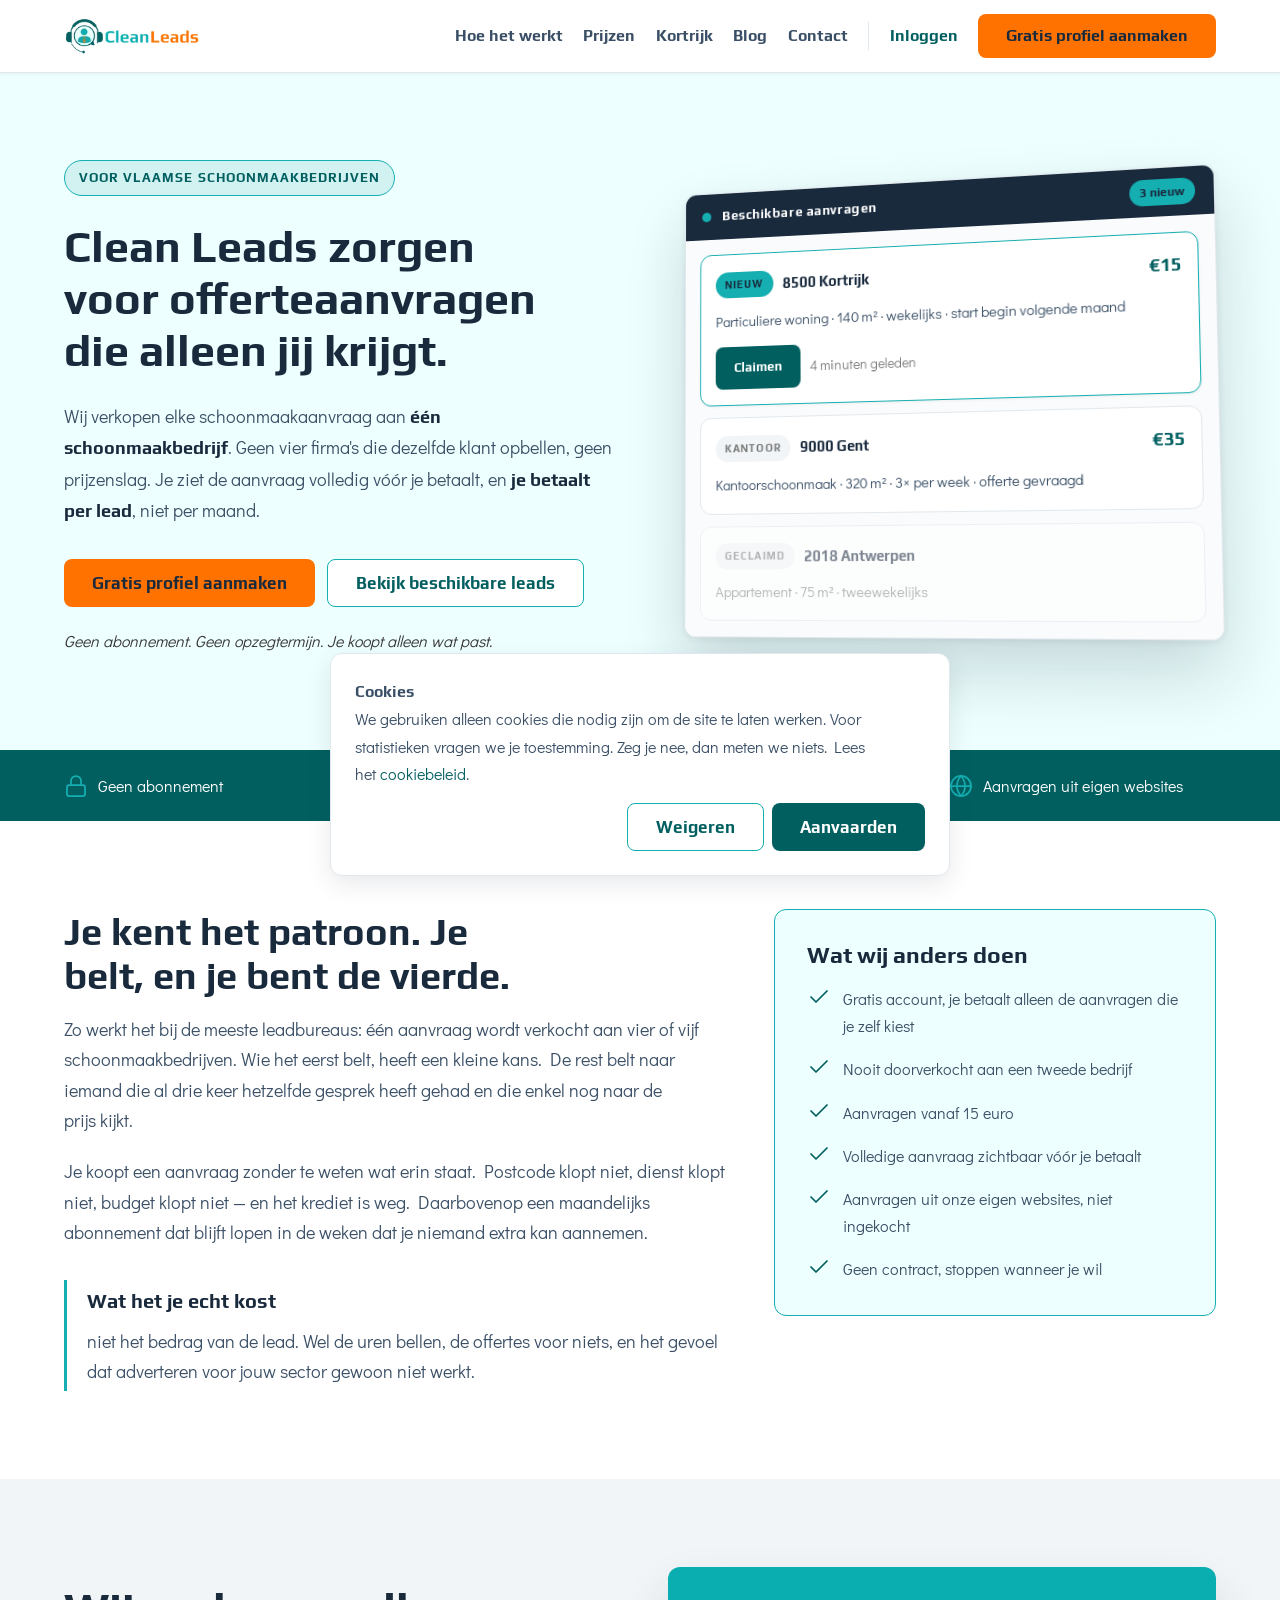
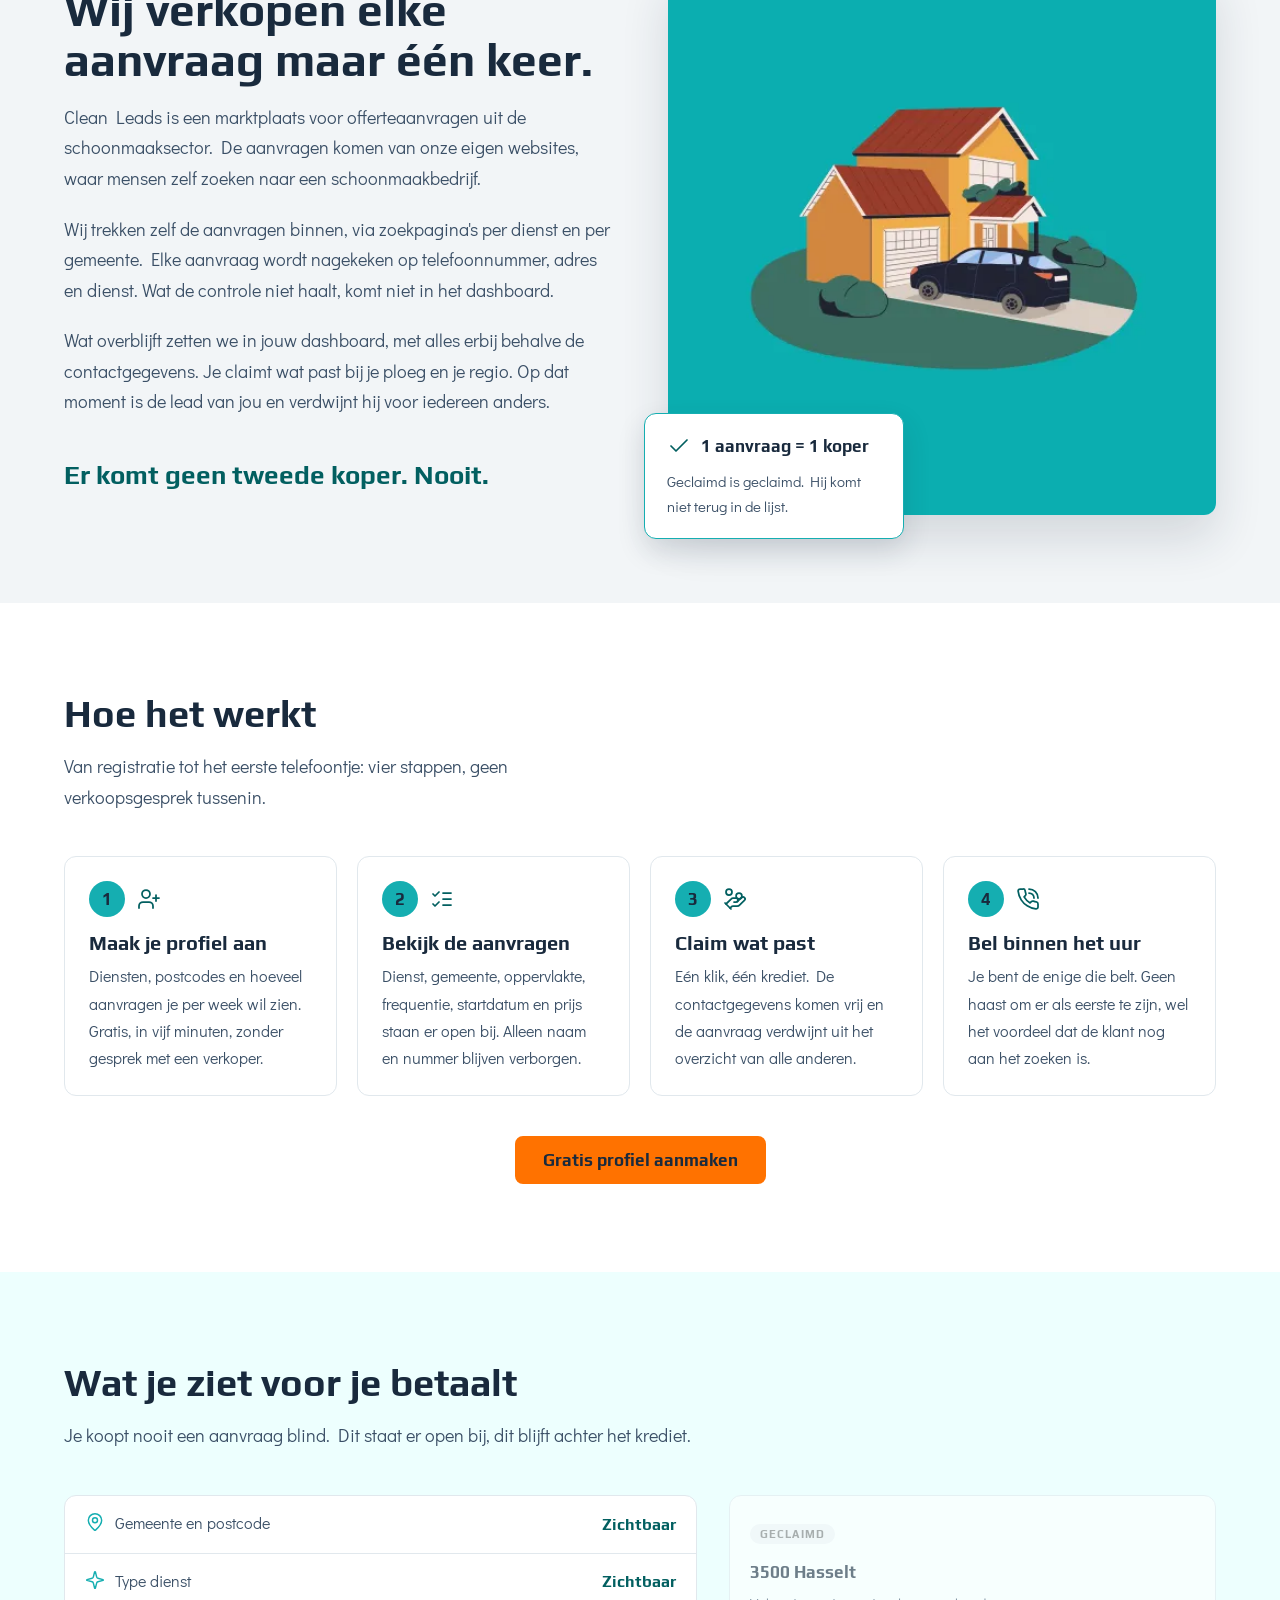
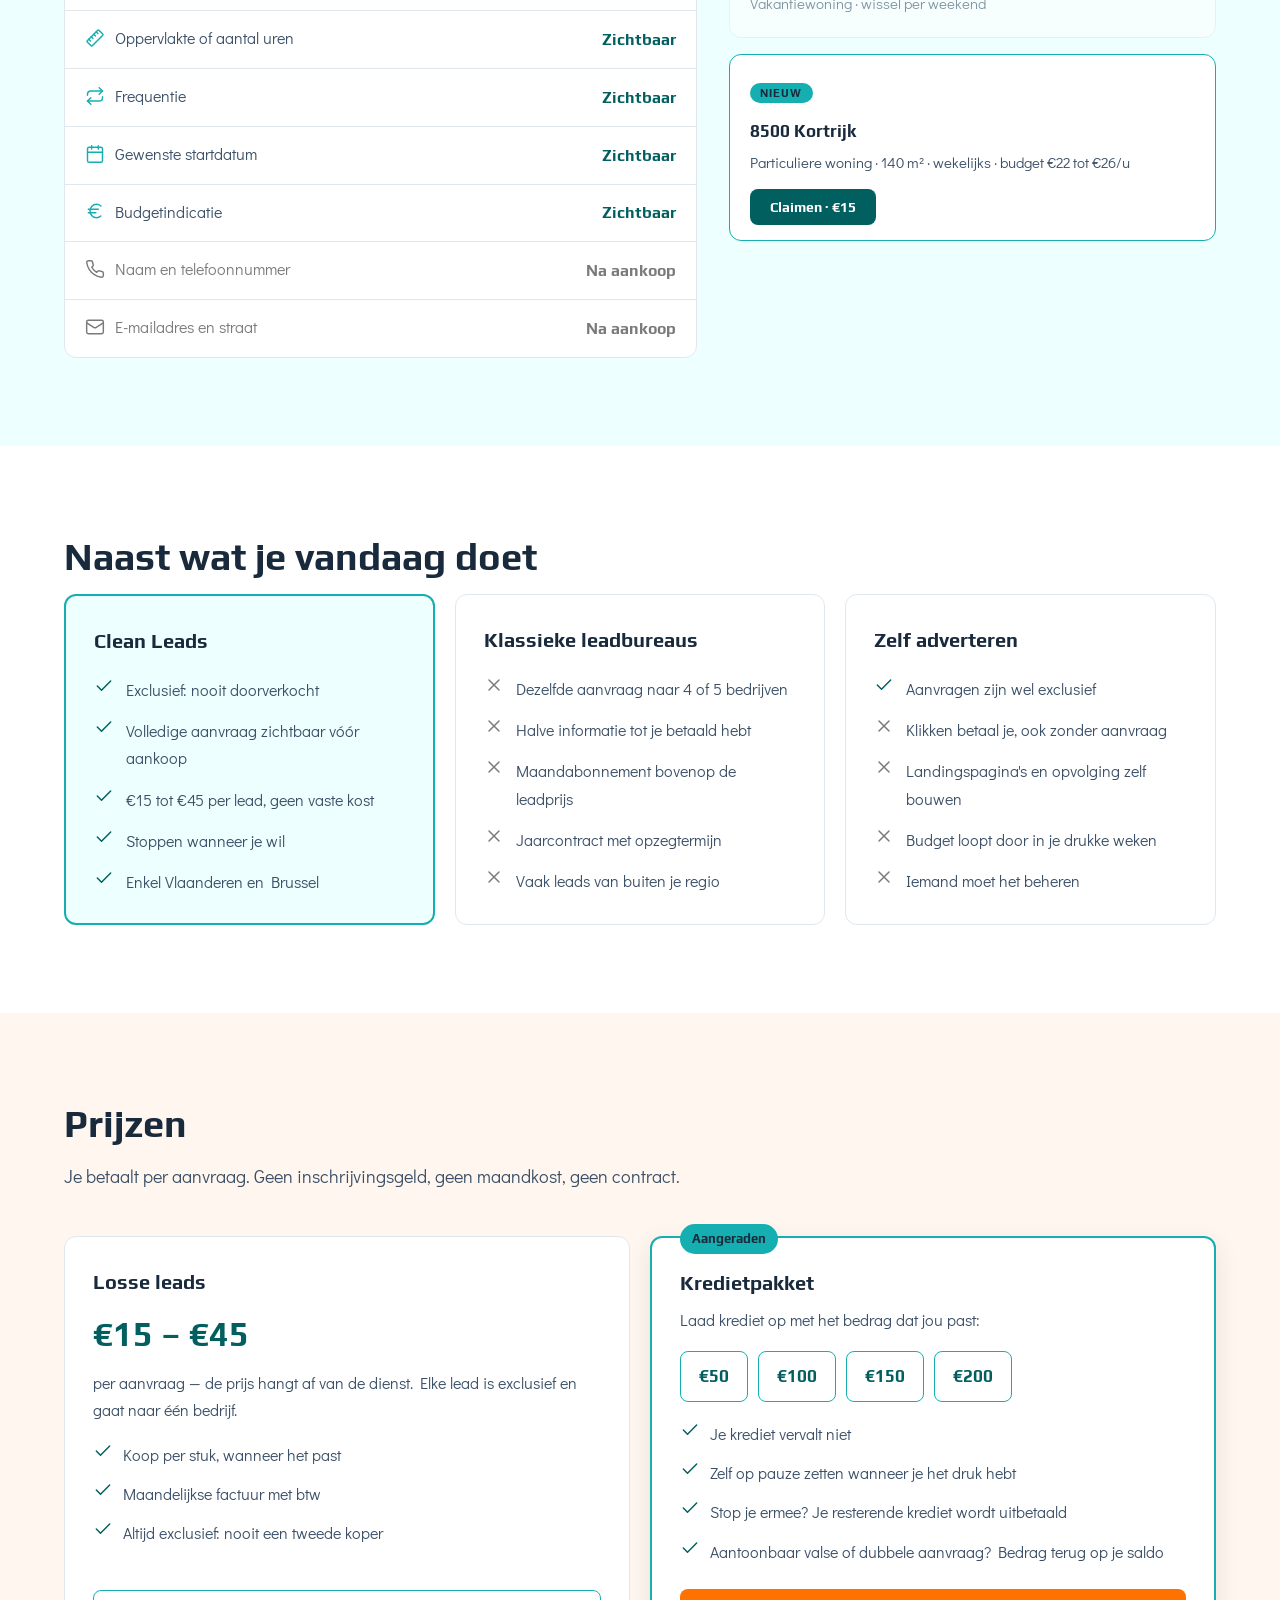
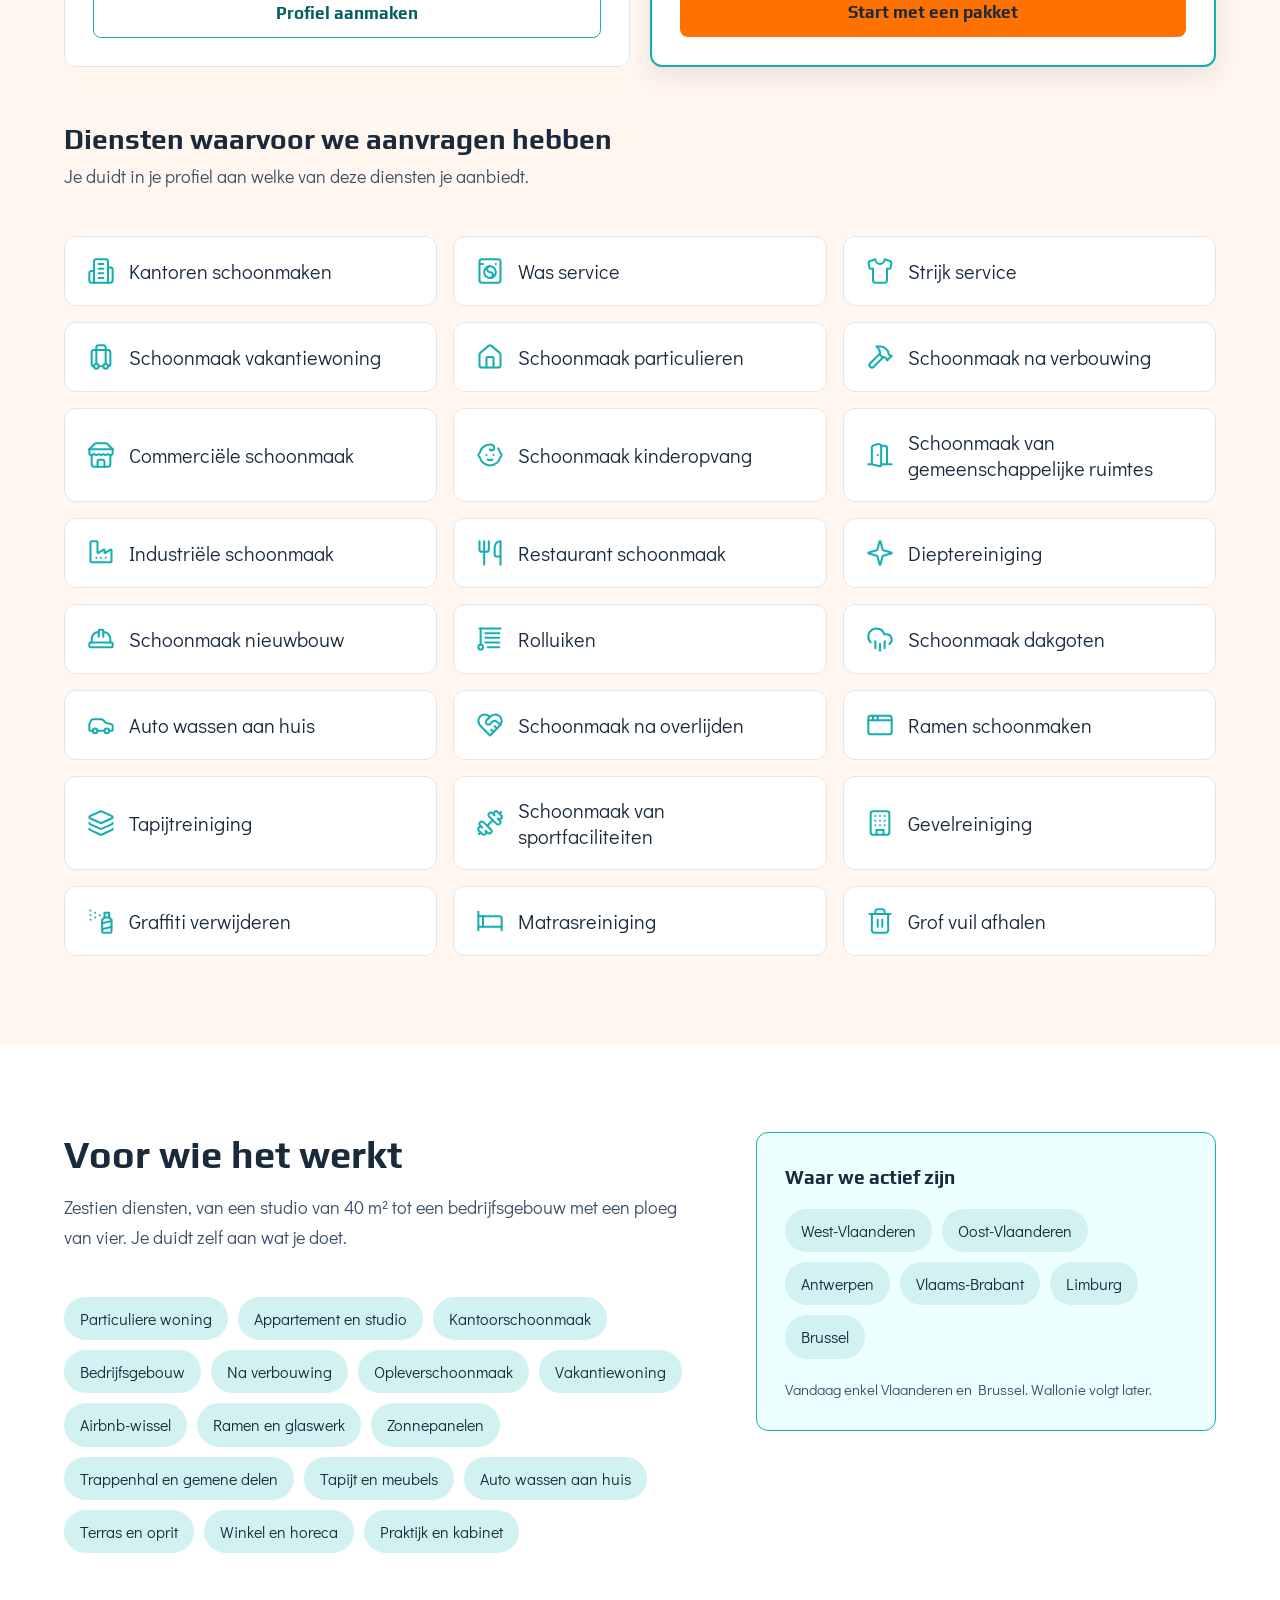
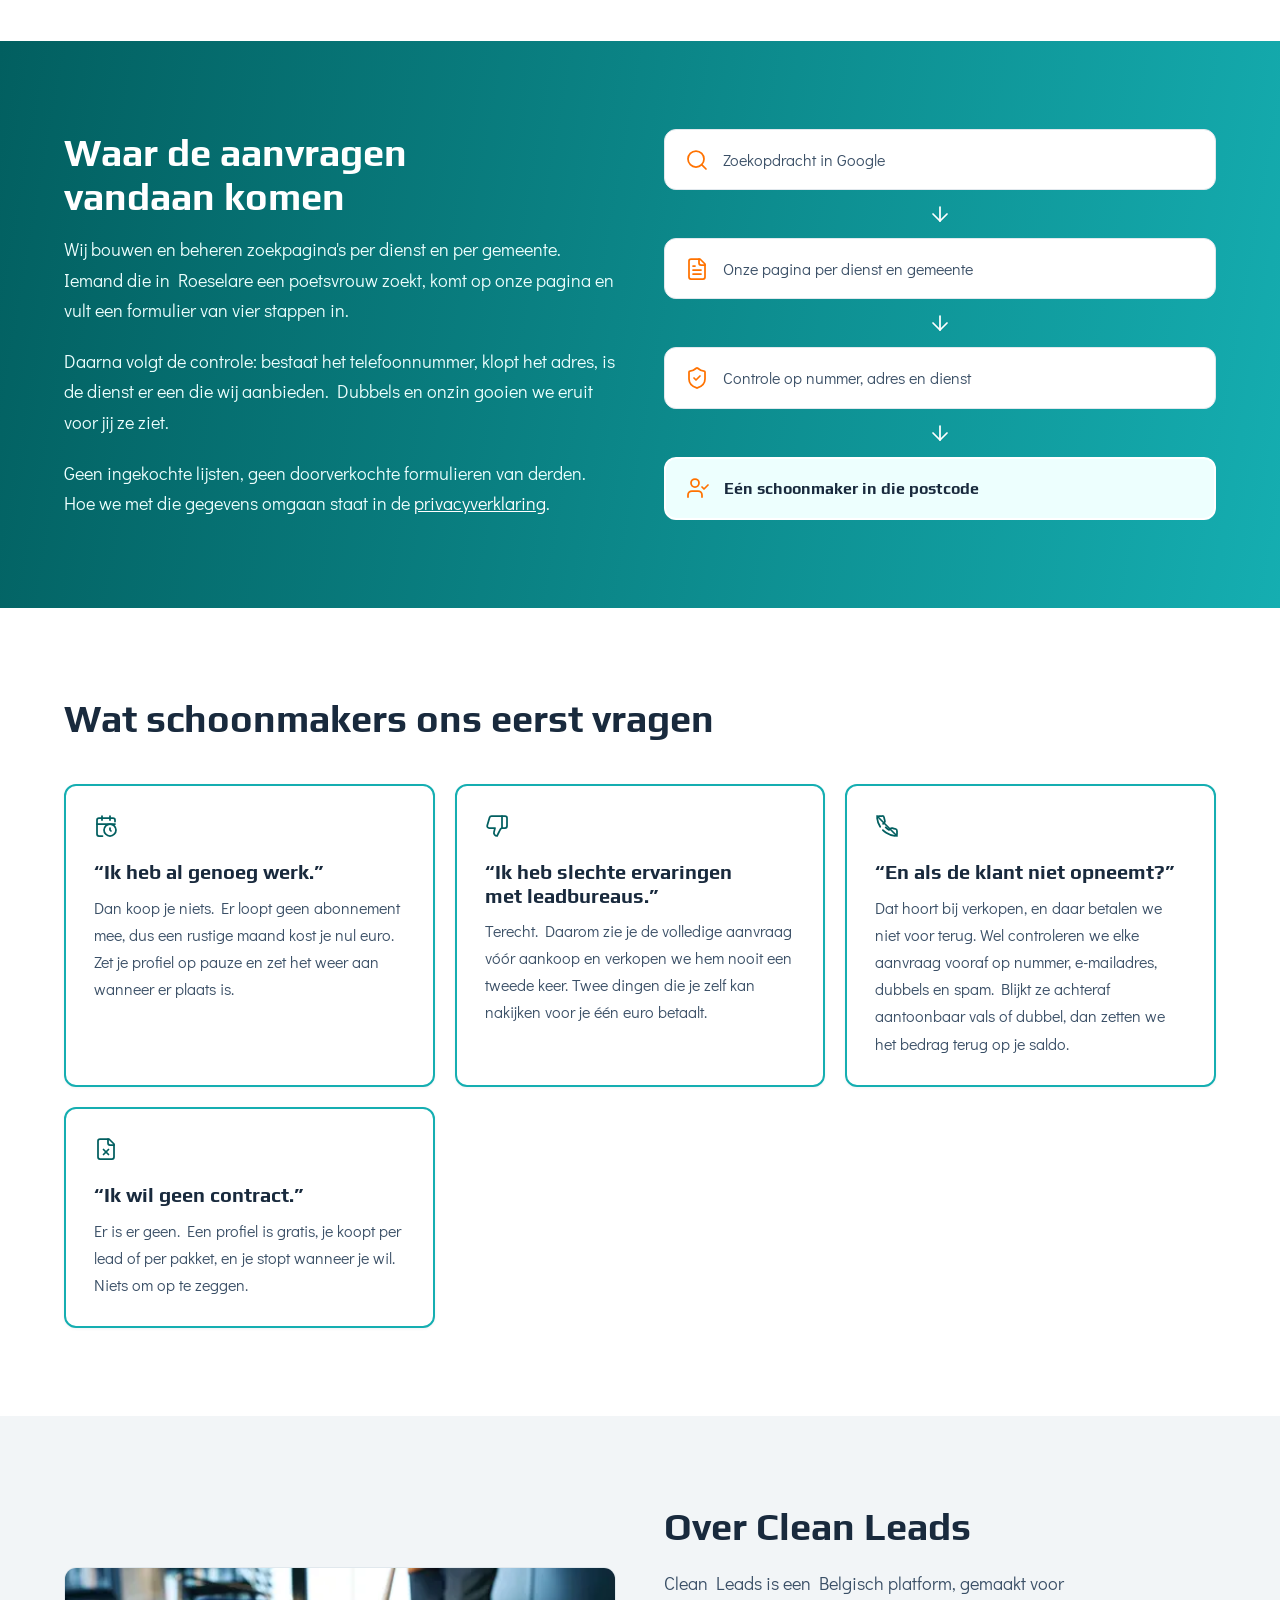
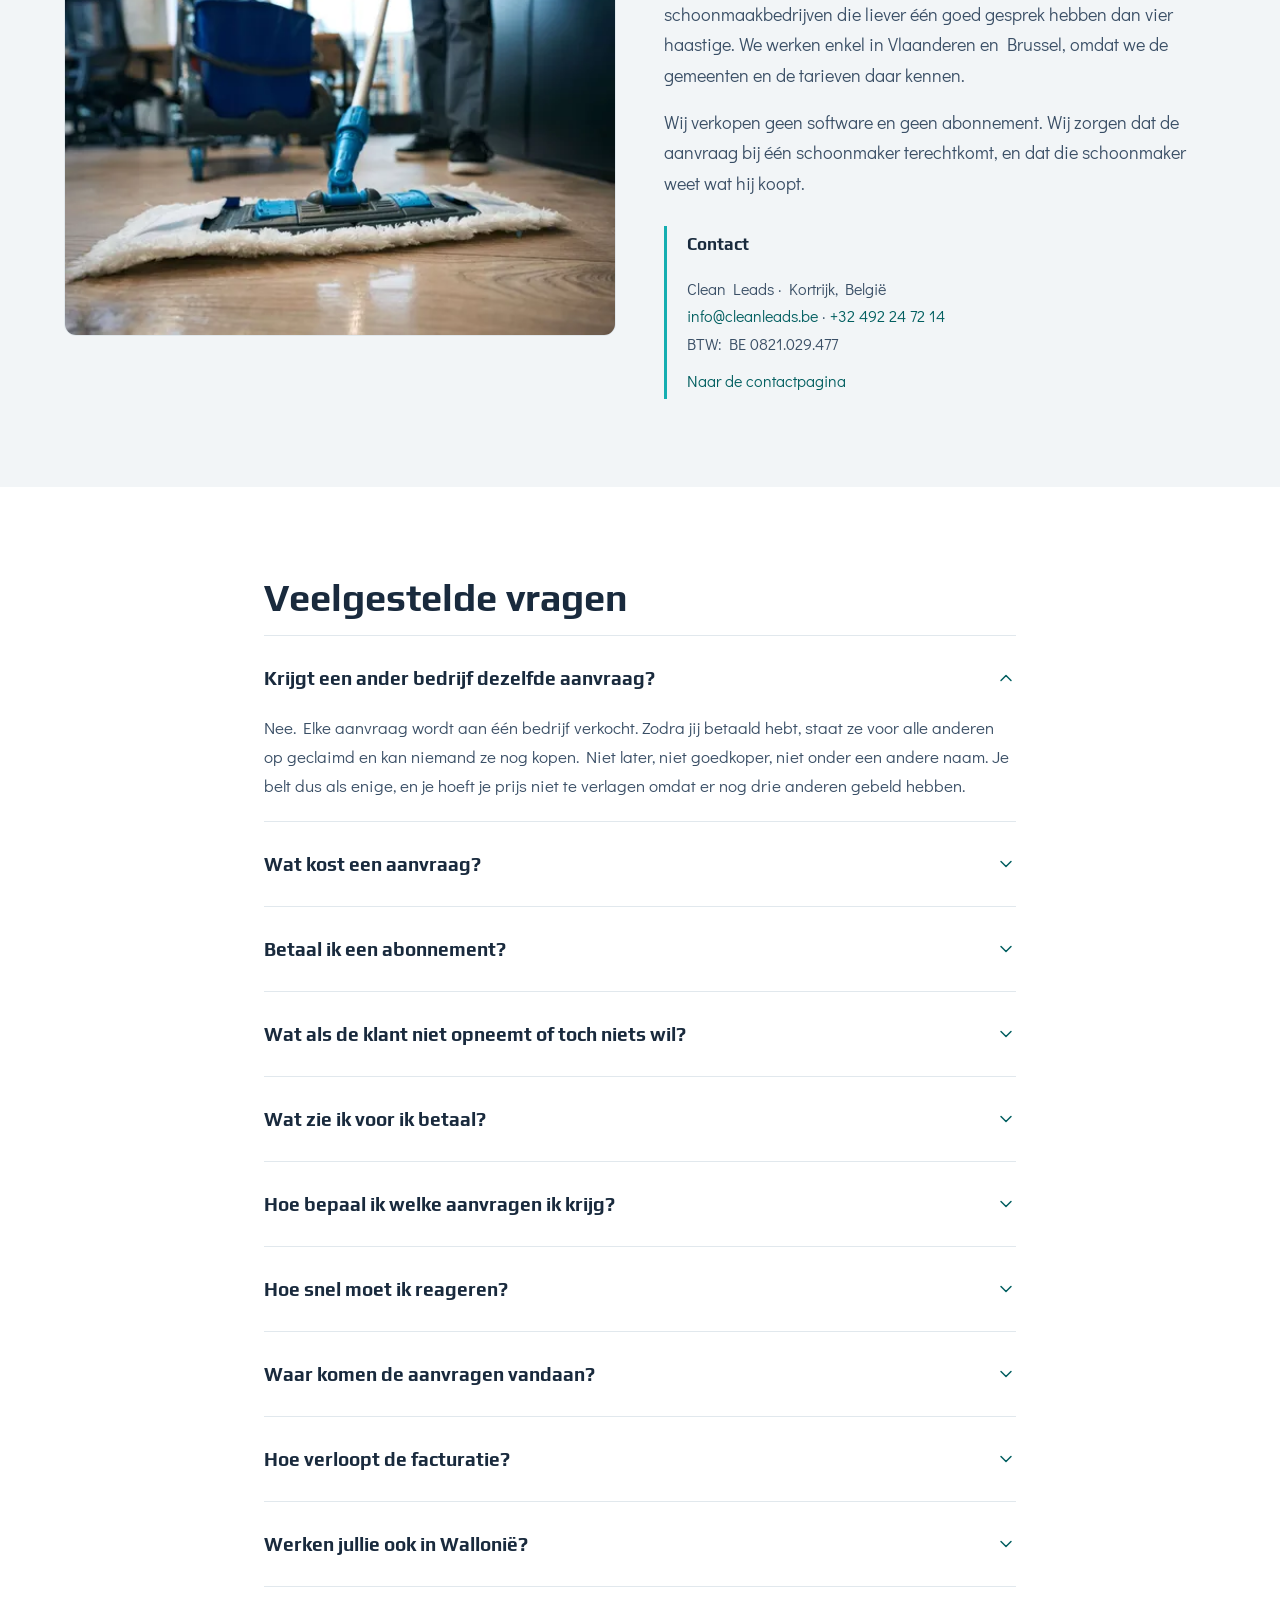
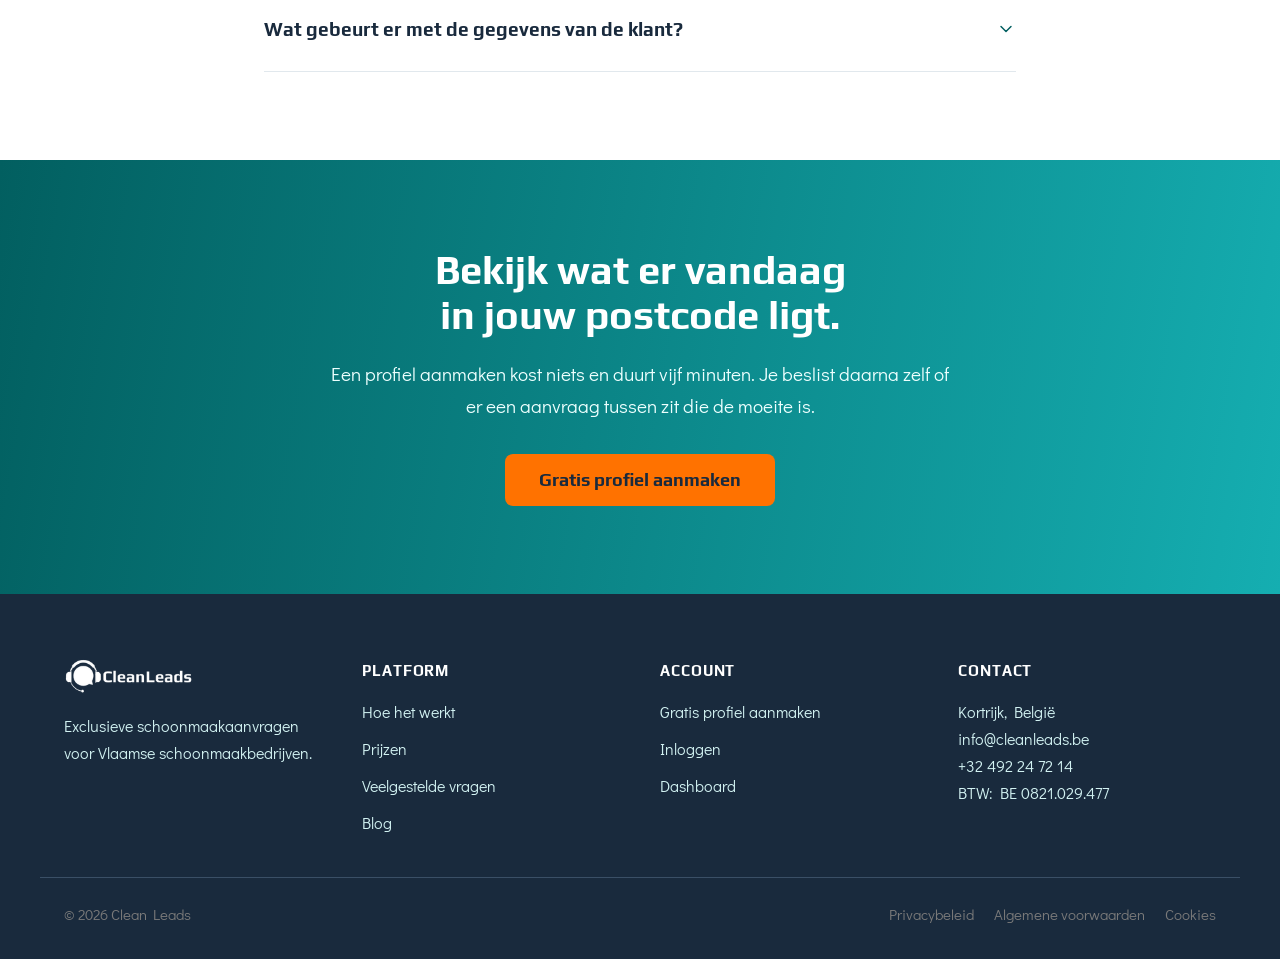
==== commit e6e822ef: "Bouw 2026-08-21: landingspagina Kortrijk in het hoofdmenu" ====
--- a/index.html
+++ b/index.html
@@ -1,5 +1,5 @@
 <!DOCTYPE html><html lang="nl-BE" data-astro-cid-sbfv7vrk> <head><meta charset="utf-8"><meta name="viewport" content="width=device-width, initial-scale=1"><title>Exclusieve schoonmaakleads voor Vlaamse schoonmaakbedrijven | Clean Leads</title><meta name="description" content="Elke offerteaanvraag gaat naar één schoonmaakbedrijf. Je ziet de aanvraag volledig vóór je betaalt, vanaf 15 euro. Geen abonnement, geen contract."><link rel="canonical" href="https://cleanleads.eu/"><meta name="robots" content="noindex, nofollow"><meta property="og:type" content="website"><meta property="og:site_name" content="Clean Leads"><meta property="og:locale" content="nl_BE"><meta property="og:title" content="Exclusieve schoonmaakleads voor Vlaamse schoonmaakbedrijven | Clean Leads"><meta property="og:description" content="Elke offerteaanvraag gaat naar één schoonmaakbedrijf. Je ziet de aanvraag volledig vóór je betaalt, vanaf 15 euro. Geen abonnement, geen contract."><meta property="og:url" content="https://cleanleads.eu/"><meta name="twitter:card" content="summary_large_image"><link rel="icon" href="/favicon.svg" type="image/svg+xml"><link rel="sitemap" href="/sitemap-index.xml"><link rel="preconnect" href="https://fonts.googleapis.com"><link rel="preconnect" href="https://fonts.gstatic.com" crossorigin><link rel="stylesheet" href="https://fonts.googleapis.com/css2?family=Play:wght@400;700&family=Didact+Gothic&display=swap"><script type="application/ld+json">{"@context":"https://schema.org","@type":"Organization","name":"Clean Leads","url":"https://cleanleads.eu/","email":"info@cleanleads.be","telephone":"+32492247214","vatID":"BE 0821.029.477","address":{"@type":"PostalAddress","addressLocality":"Kortrijk","addressCountry":"BE"},"areaServed":{"@type":"AdministrativeArea","name":"Vlaanderen en Brussel"}}</script><script type="application/ld+json">{"@context":"https://schema.org","@type":"Service","name":"Exclusieve schoonmaakleads","serviceType":"Leadgeneratie voor schoonmaakbedrijven","provider":{"@type":"Organization","name":"Clean Leads"},"areaServed":{"@type":"AdministrativeArea","name":"Vlaanderen en Brussel"},"offers":{"@type":"Offer","priceCurrency":"EUR","price":"15"}}</script><script type="application/ld+json">{"@context":"https://schema.org","@type":"FAQPage","mainEntity":[{"@type":"Question","name":"Krijgt een ander bedrijf dezelfde aanvraag?","acceptedAnswer":{"@type":"Answer","text":"Nee. Elke aanvraag wordt aan één bedrijf verkocht. Zodra jij betaald hebt, staat ze voor alle anderen op geclaimd en kan niemand ze nog kopen. Niet later, niet goedkoper, niet onder een andere naam. Je belt dus als enige, en je hoeft je prijs niet te verlagen omdat er nog drie anderen gebeld hebben."}},{"@type":"Question","name":"Wat kost een aanvraag?","acceptedAnswer":{"@type":"Answer","text":"Vanaf 15 euro. De prijs hangt af van het soort aanvraag. Een eenmalige particuliere schoonmaak kost 15 euro, een vakantiewoning 25 euro, een terugkerend kantoorcontract 35 euro en een schoonmaak na renovatie 45 euro. De prijs staat altijd op de aanvraag zelf. Je weet dus vooraf wat het kost en je beslist zelf of het je dat waard is."}},{"@type":"Question","name":"Betaal ik een abonnement?","acceptedAnswer":{"@type":"Answer","text":"Nee. Een profiel is gratis en blijft gratis. Er is geen maandbedrag, geen minimumafname en geen opzegtermijn. Claim je een maand niets, dan betaal je die maand niets. Je stopt wanneer je wil, en heb je nog credits staan, dan krijg je je ongebruikte saldo terug."}},{"@type":"Question","name":"Wat als de klant niet opneemt of toch niets wil?","acceptedAnswer":{"@type":"Answer","text":"Dat gebeurt in elk verkoopgesprek, en daar geven we geen geld voor terug. Wel doen we er vooraf alles aan. Elke aanvraag wordt gecontroleerd voor ze online komt: bestaat het telefoonnummer, bestaat het e-mailadres, is het geen dubbele aanvraag, staat er geen spam in de tekst. Blijkt een aanvraag achteraf toch aantoonbaar vals of dubbel, dan zetten we het bedrag terug op je saldo."}},{"@type":"Question","name":"Wat zie ik voor ik betaal?","acceptedAnswer":{"@type":"Answer","text":"Alles wat je nodig hebt om te beslissen: de dienst, het soort pand, de oppervlakte, of het eenmalig of terugkerend is, de gemeente, de afstand tot jou, wanneer het moet gebeuren en de prijs. Niet de naam, het adres of het telefoonnummer. Die verschijnen op het moment dat je claimt. Zo koop je nooit blind, en tegelijk blijft de aanvraag beschermd tot ze verkocht is."}},{"@type":"Question","name":"Hoe bepaal ik welke aanvragen ik krijg?","acceptedAnswer":{"@type":"Answer","text":"Je vinkt in je profiel aan welke diensten je doet, en je zet een straal in kilometer rond je vestiging. Alleen aanvragen die aan allebei voldoen, komen bij jou terecht. Rijd je niet verder dan 30 kilometer, dan krijg je ook niets van verder. Je past dat op elk moment zelf aan."}}]}</script><link rel="stylesheet" href="/_astro/cookiebeleid.CSggxvgJ.css">
-<link rel="stylesheet" href="/_astro/index.D0RJvZv1.css"></head> <body class="heeft-balk" data-astro-cid-sbfv7vrk> <a class="overslaan" href="#inhoud" data-astro-cid-sbfv7vrk>Naar de inhoud</a> <header class="kop" data-astro-cid-3ef6ksr2> <div class="omhulsel kop-binnen" data-astro-cid-3ef6ksr2> <a href="/" class="merk" aria-label="Clean Leads, naar de startpagina" data-astro-cid-3ef6ksr2> <img src="/_astro/logo-cleanleads.z0na8-ZU_2vH8Q3.webp" srcset="/_astro/logo-cleanleads.z0na8-ZU_1lVQsi.webp 200w, /_astro/logo-cleanleads.z0na8-ZU_ZtH8X0.webp 400w" alt="Clean Leads" sizes="200px" loading="eager" data-astro-cid-3ef6ksr2="true" decoding="async" fetchpriority="auto" width="408" height="115"> </a> <a href="https://app.cleanleads.eu/registreren" class="knop knop-primair kop-knop-mobiel" data-astro-cid-3ef6ksr2>Gratis profiel</a> <input type="checkbox" id="menu-schakelaar" class="menu-schakelaar" hidden data-astro-cid-3ef6ksr2> <label for="menu-schakelaar" class="hamburger" data-astro-cid-3ef6ksr2> <span class="sr-only" data-astro-cid-3ef6ksr2>Menu openen of sluiten</span> <span class="hamburger-streep" aria-hidden="true" data-astro-cid-3ef6ksr2></span> </label> <nav class="nav" aria-label="Hoofdmenu" data-astro-cid-3ef6ksr2> <a href="/#hoe-het-werkt" data-astro-cid-3ef6ksr2>Hoe het werkt</a> <a href="/#prijzen" data-astro-cid-3ef6ksr2>Prijzen</a> <a href="/blog" data-astro-cid-3ef6ksr2>Blog</a> <a href="/contact" data-astro-cid-3ef6ksr2>Contact</a> <a href="https://app.cleanleads.eu/inloggen" class="nav-inloggen" data-astro-cid-3ef6ksr2>Inloggen</a> <a href="https://app.cleanleads.eu/registreren" class="knop knop-primair nav-knop" data-astro-cid-3ef6ksr2>Gratis profiel aanmaken</a> </nav> </div> </header>  <main id="inhoud" data-astro-cid-sbfv7vrk>  <section class="hero" data-astro-cid-j7pv25f6> <div class="omhulsel hero-raster" data-astro-cid-j7pv25f6> <div class="hero-tekst" data-astro-cid-j7pv25f6> <span class="pil" data-astro-cid-j7pv25f6>Voor Vlaamse schoonmaakbedrijven</span> <h1 data-astro-cid-j7pv25f6>Clean Leads zorgen voor offerteaanvragen die alleen jij krijgt.</h1> <p class="lead" data-astro-cid-j7pv25f6>
+<link rel="stylesheet" href="/_astro/index.D0RJvZv1.css"></head> <body class="heeft-balk" data-astro-cid-sbfv7vrk> <a class="overslaan" href="#inhoud" data-astro-cid-sbfv7vrk>Naar de inhoud</a> <header class="kop" data-astro-cid-3ef6ksr2> <div class="omhulsel kop-binnen" data-astro-cid-3ef6ksr2> <a href="/" class="merk" aria-label="Clean Leads, naar de startpagina" data-astro-cid-3ef6ksr2> <img src="/_astro/logo-cleanleads.z0na8-ZU_2vH8Q3.webp" srcset="/_astro/logo-cleanleads.z0na8-ZU_1lVQsi.webp 200w, /_astro/logo-cleanleads.z0na8-ZU_ZtH8X0.webp 400w" alt="Clean Leads" sizes="200px" loading="eager" data-astro-cid-3ef6ksr2="true" decoding="async" fetchpriority="auto" width="408" height="115"> </a> <a href="https://app.cleanleads.eu/registreren" class="knop knop-primair kop-knop-mobiel" data-astro-cid-3ef6ksr2>Gratis profiel</a> <input type="checkbox" id="menu-schakelaar" class="menu-schakelaar" hidden data-astro-cid-3ef6ksr2> <label for="menu-schakelaar" class="hamburger" data-astro-cid-3ef6ksr2> <span class="sr-only" data-astro-cid-3ef6ksr2>Menu openen of sluiten</span> <span class="hamburger-streep" aria-hidden="true" data-astro-cid-3ef6ksr2></span> </label> <nav class="nav" aria-label="Hoofdmenu" data-astro-cid-3ef6ksr2> <a href="/#hoe-het-werkt" data-astro-cid-3ef6ksr2>Hoe het werkt</a> <a href="/#prijzen" data-astro-cid-3ef6ksr2>Prijzen</a> <a href="/kortrijk" data-astro-cid-3ef6ksr2>Kortrijk</a> <a href="/blog" data-astro-cid-3ef6ksr2>Blog</a> <a href="/contact" data-astro-cid-3ef6ksr2>Contact</a> <a href="https://app.cleanleads.eu/inloggen" class="nav-inloggen" data-astro-cid-3ef6ksr2>Inloggen</a> <a href="https://app.cleanleads.eu/registreren" class="knop knop-primair nav-knop" data-astro-cid-3ef6ksr2>Gratis profiel aanmaken</a> </nav> </div> </header>  <main id="inhoud" data-astro-cid-sbfv7vrk>  <section class="hero" data-astro-cid-j7pv25f6> <div class="omhulsel hero-raster" data-astro-cid-j7pv25f6> <div class="hero-tekst" data-astro-cid-j7pv25f6> <span class="pil" data-astro-cid-j7pv25f6>Voor Vlaamse schoonmaakbedrijven</span> <h1 data-astro-cid-j7pv25f6>Clean Leads zorgen voor offerteaanvragen die alleen jij krijgt.</h1> <p class="lead" data-astro-cid-j7pv25f6>
 Wij verkopen elke schoonmaakaanvraag aan <strong data-astro-cid-j7pv25f6>één schoonmaakbedrijf</strong>. Geen
           vier firma's die dezelfde klant opbellen, geen prijzenslag. Je ziet de aanvraag volledig
           vóór je betaalt, en <strong data-astro-cid-j7pv25f6>je betaalt per lead</strong>, niet per maand.
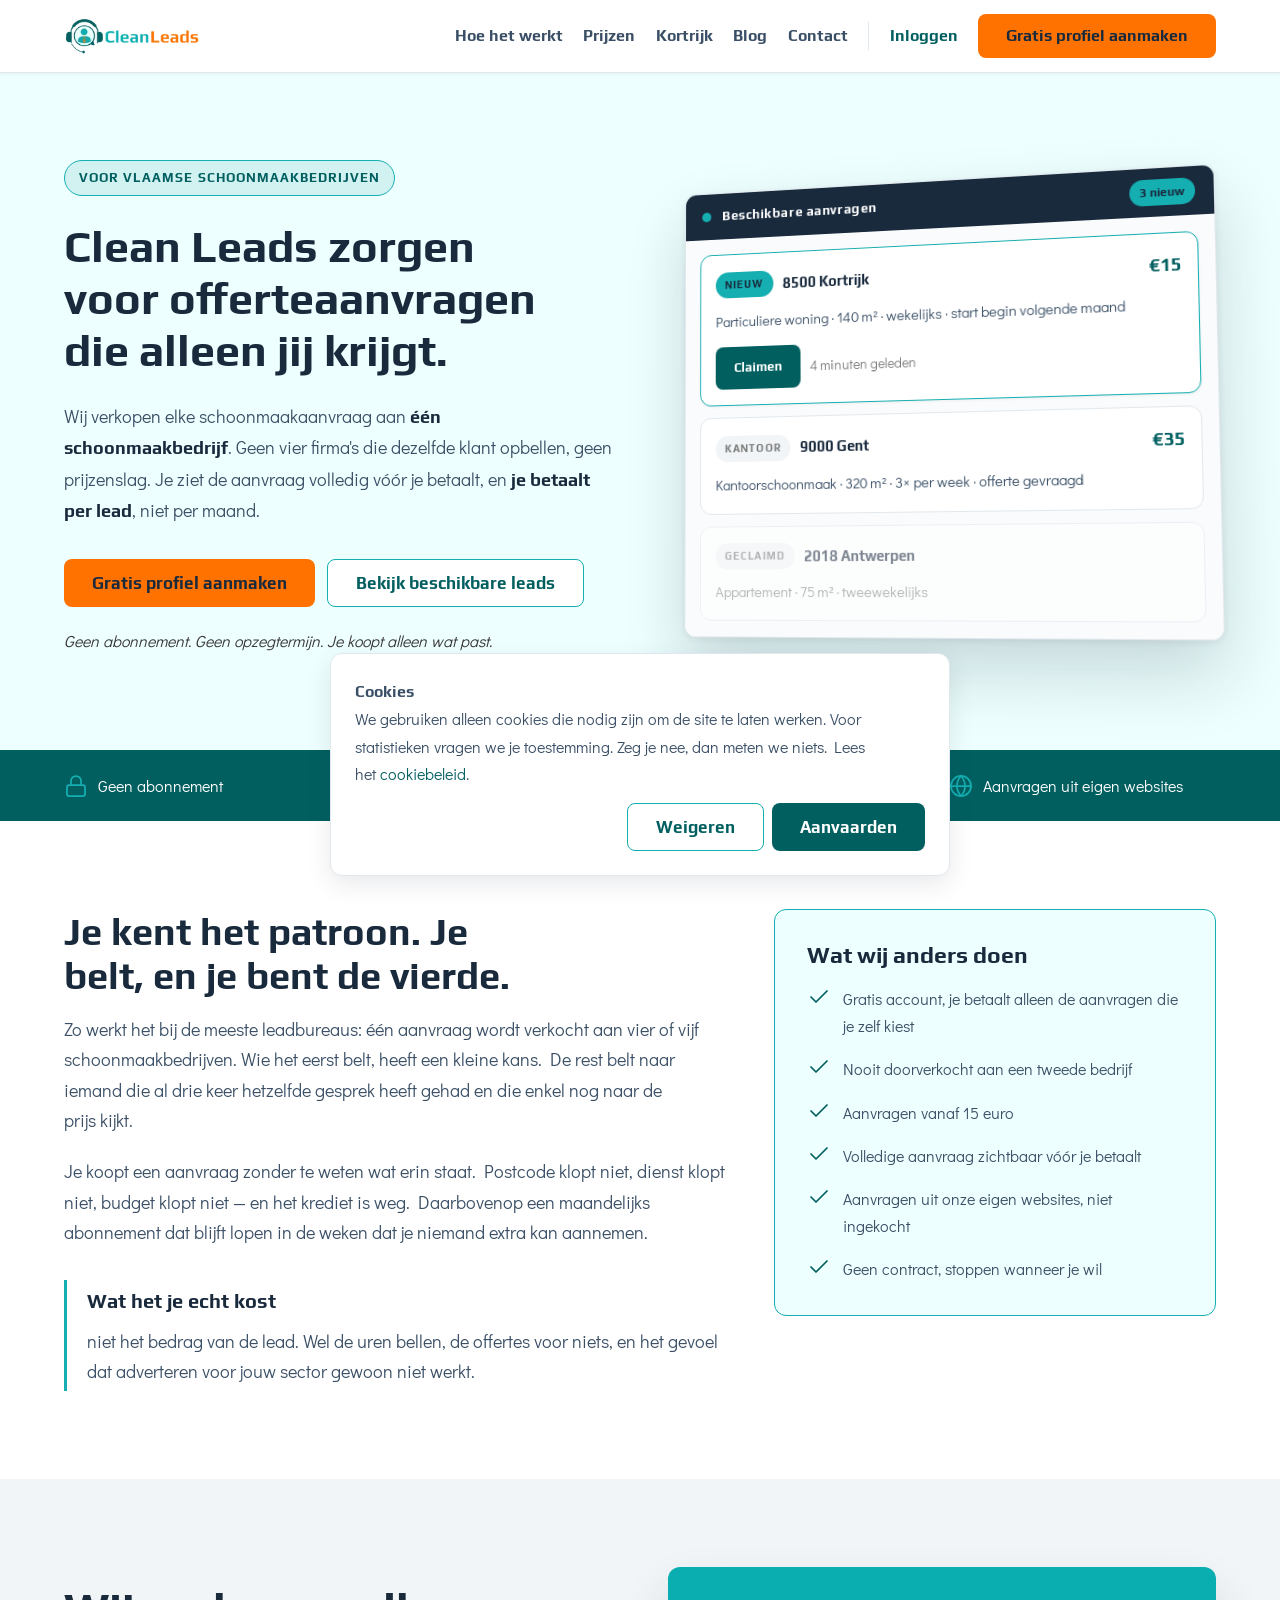
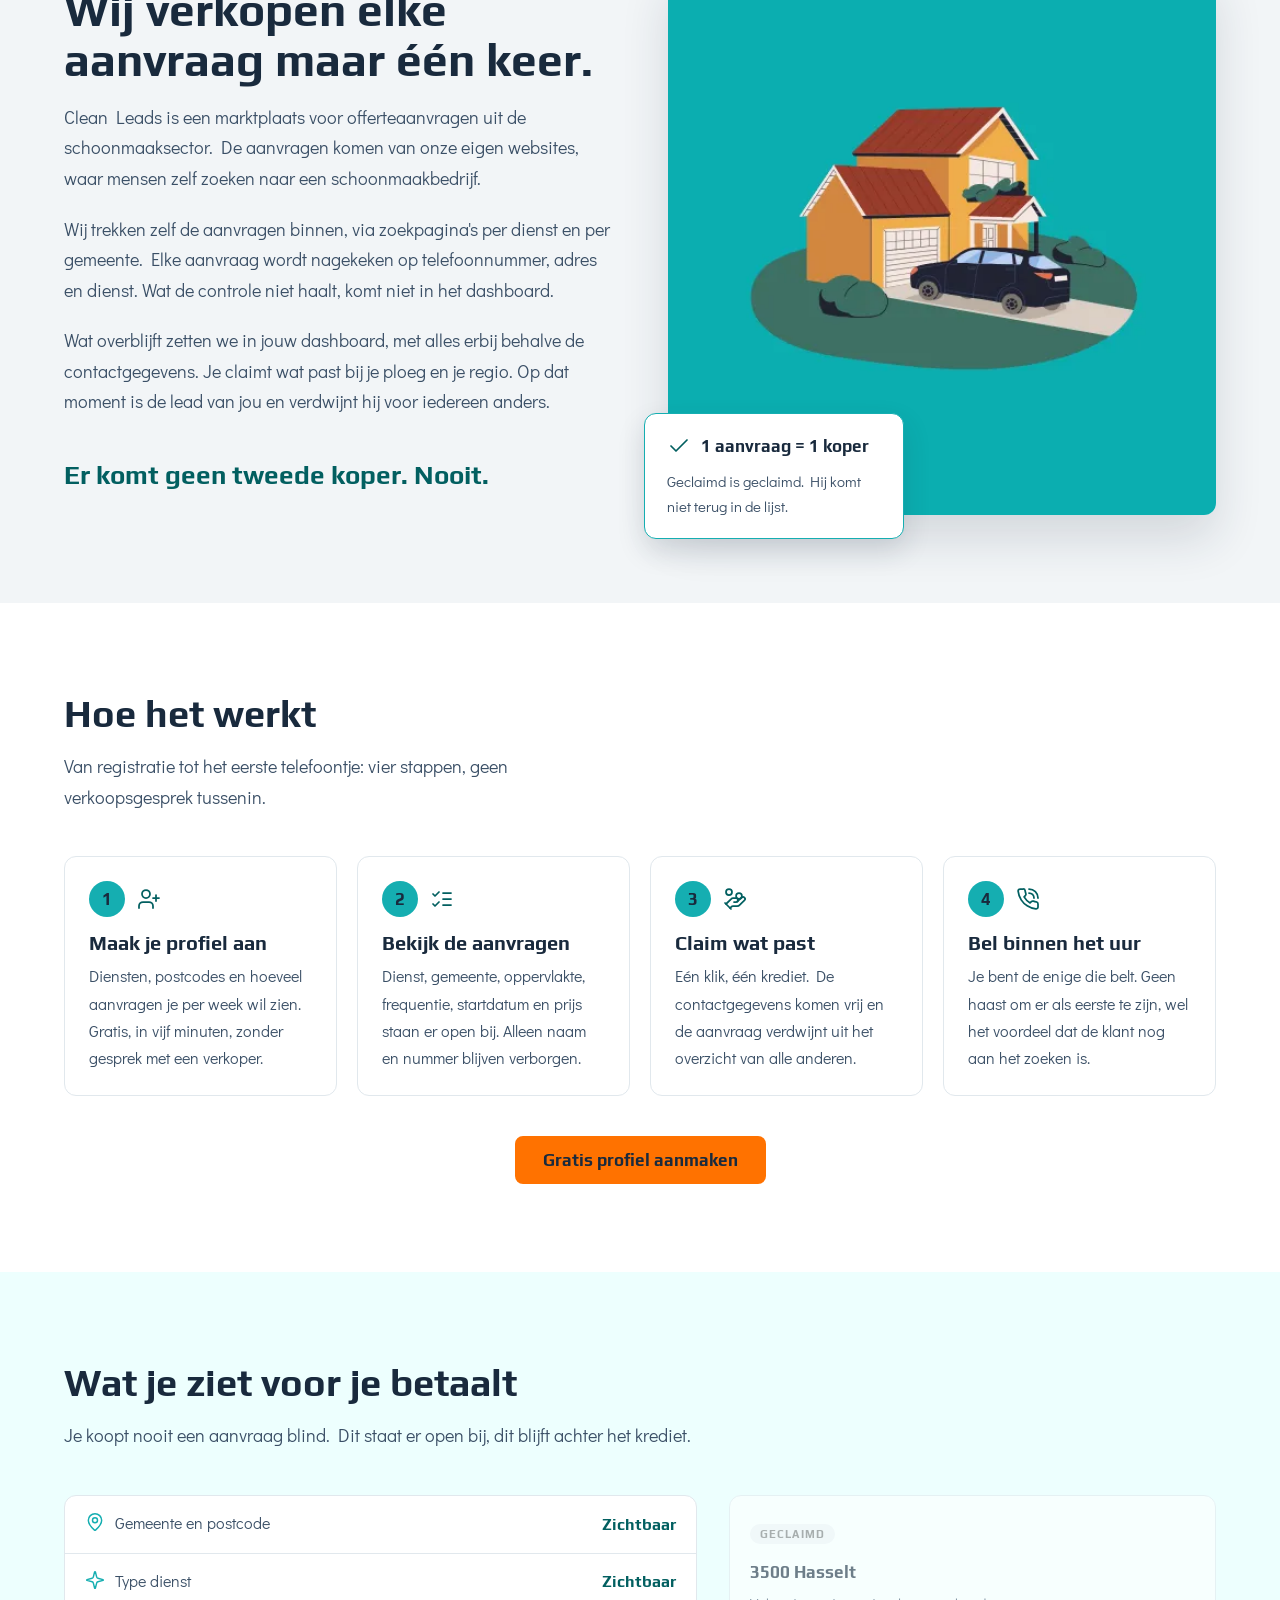
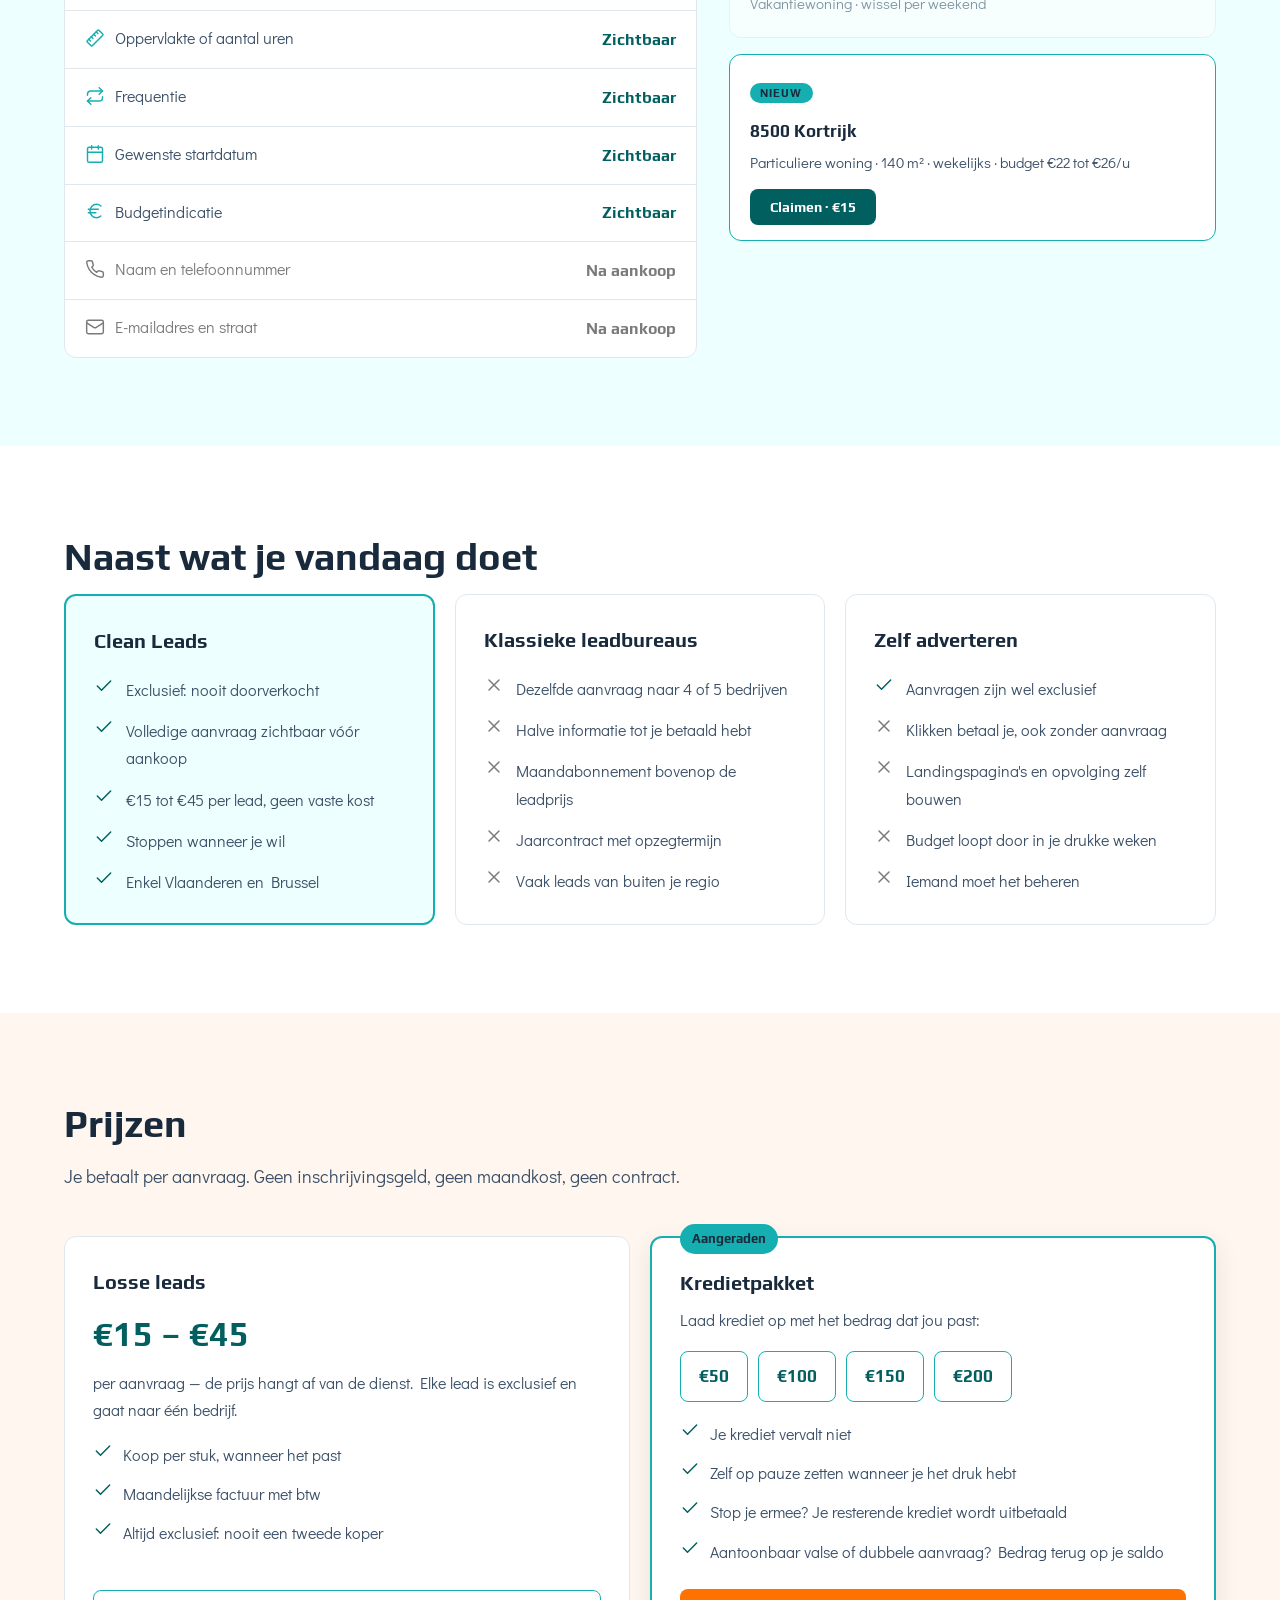
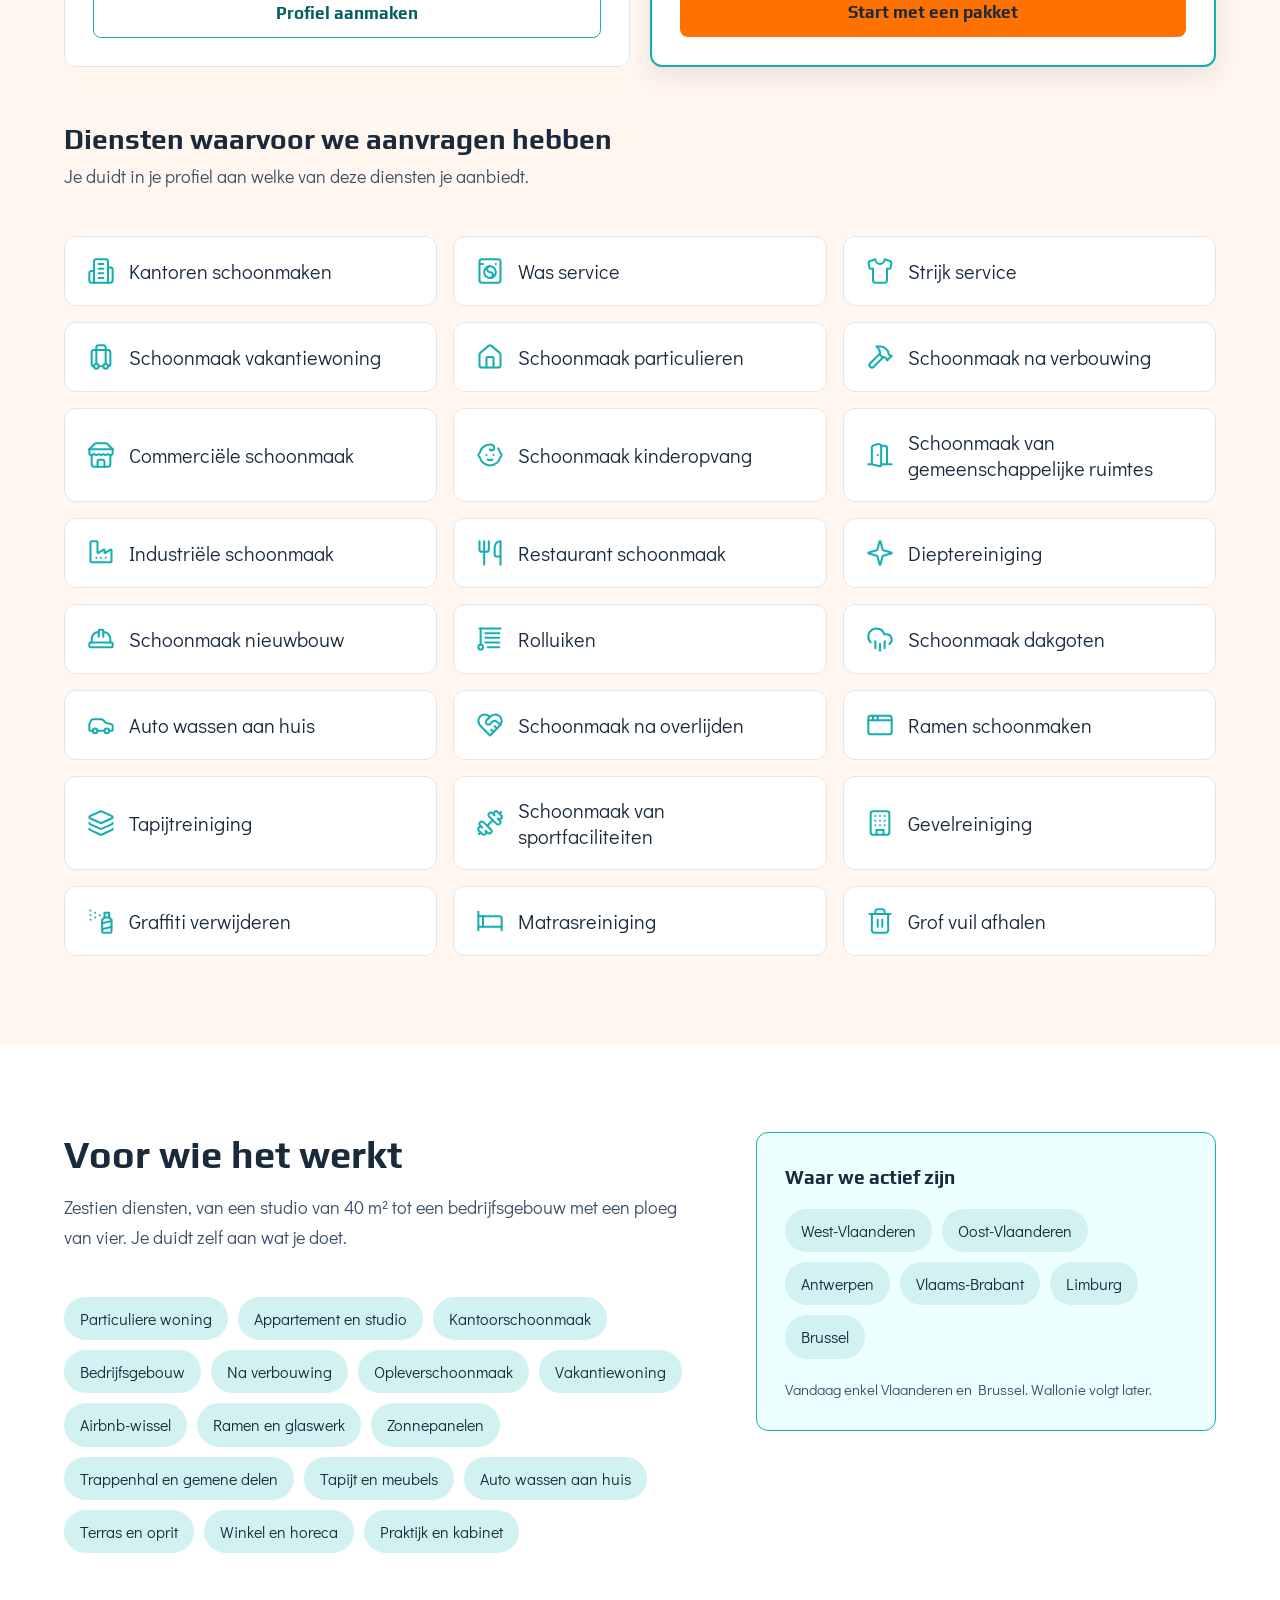
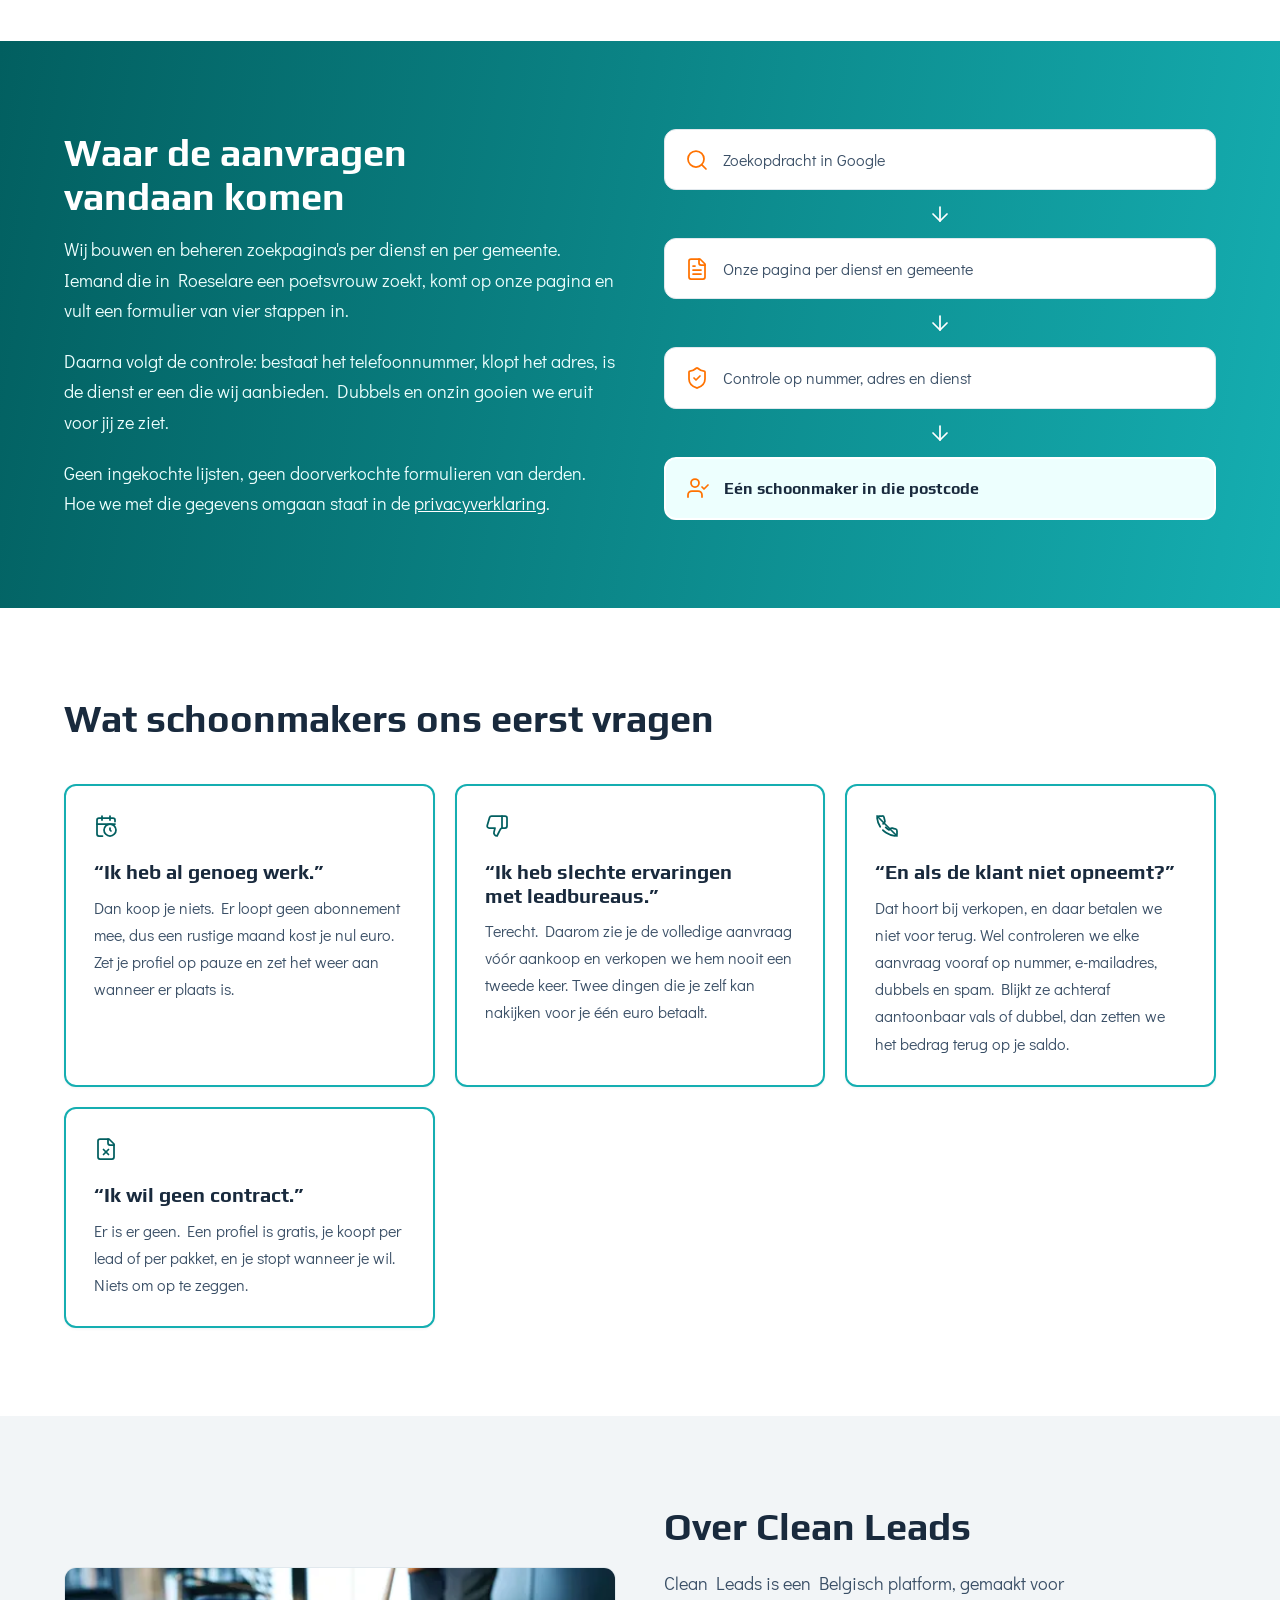
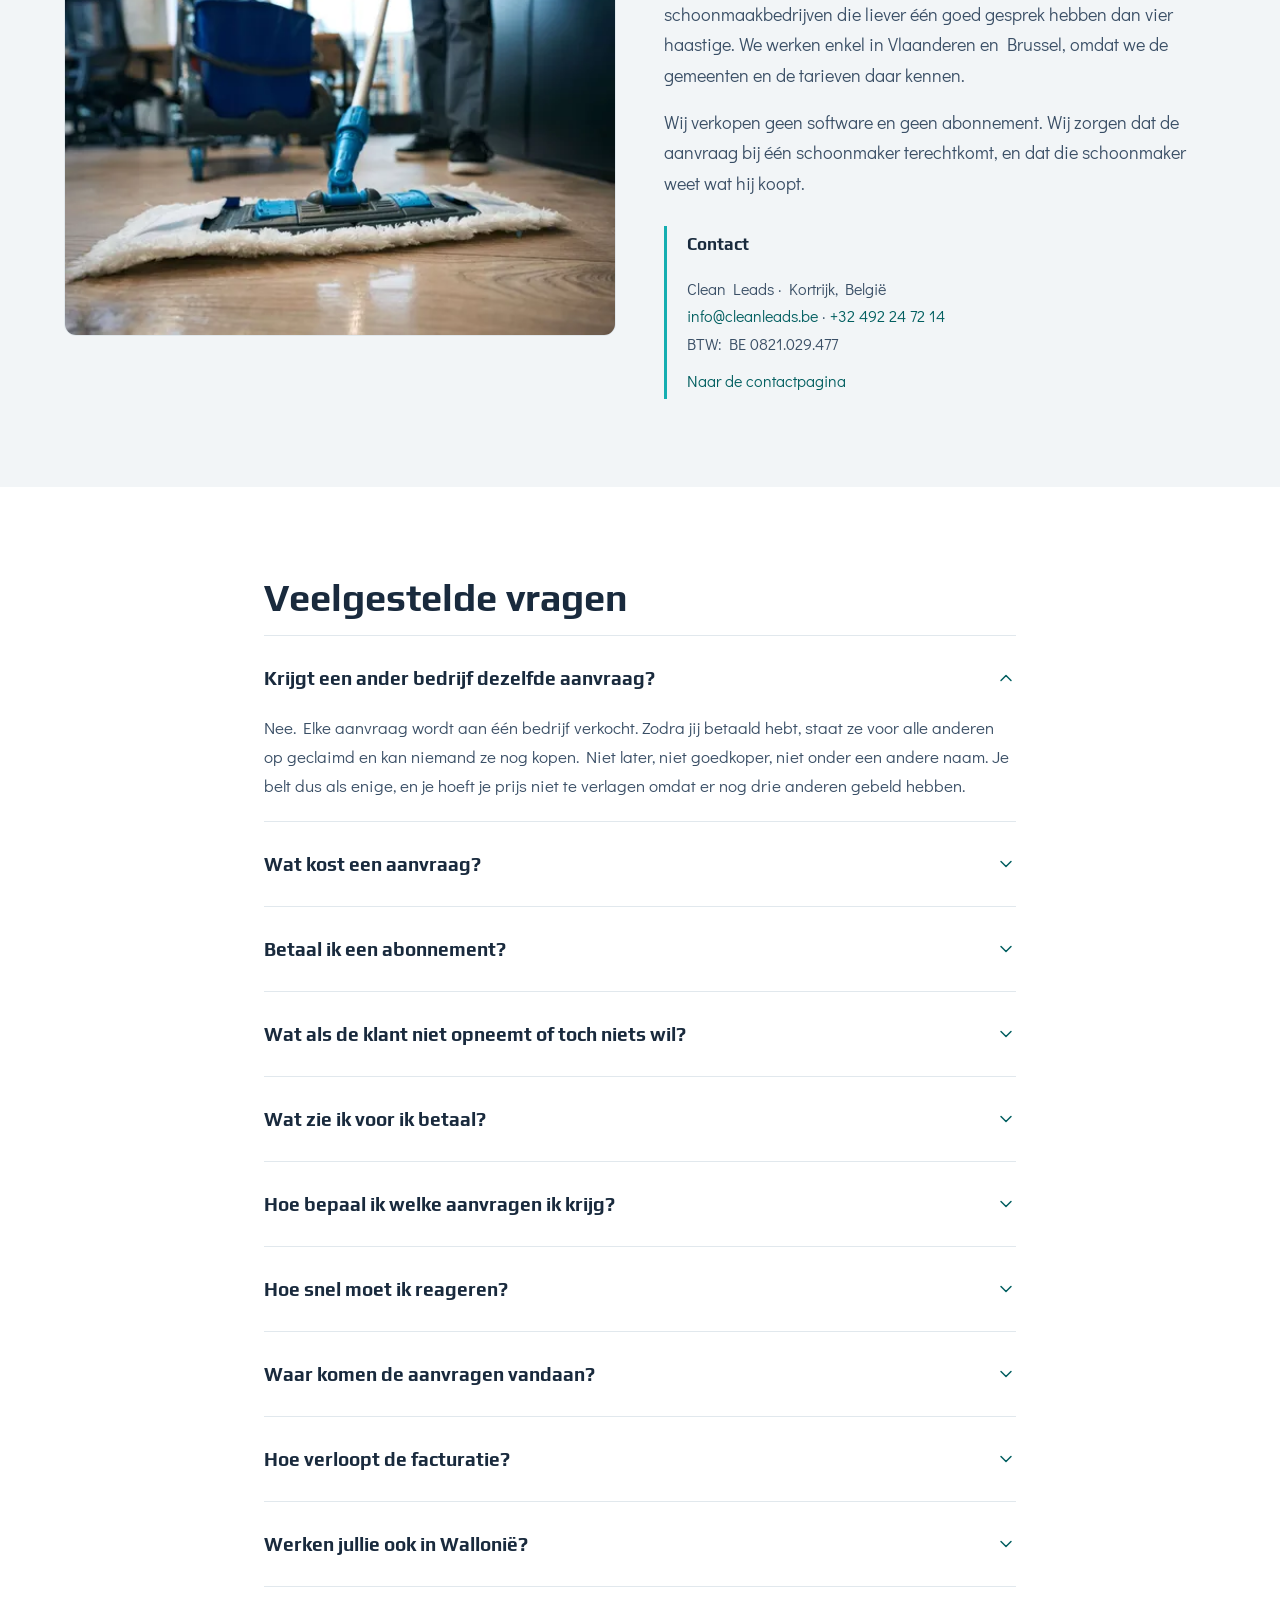
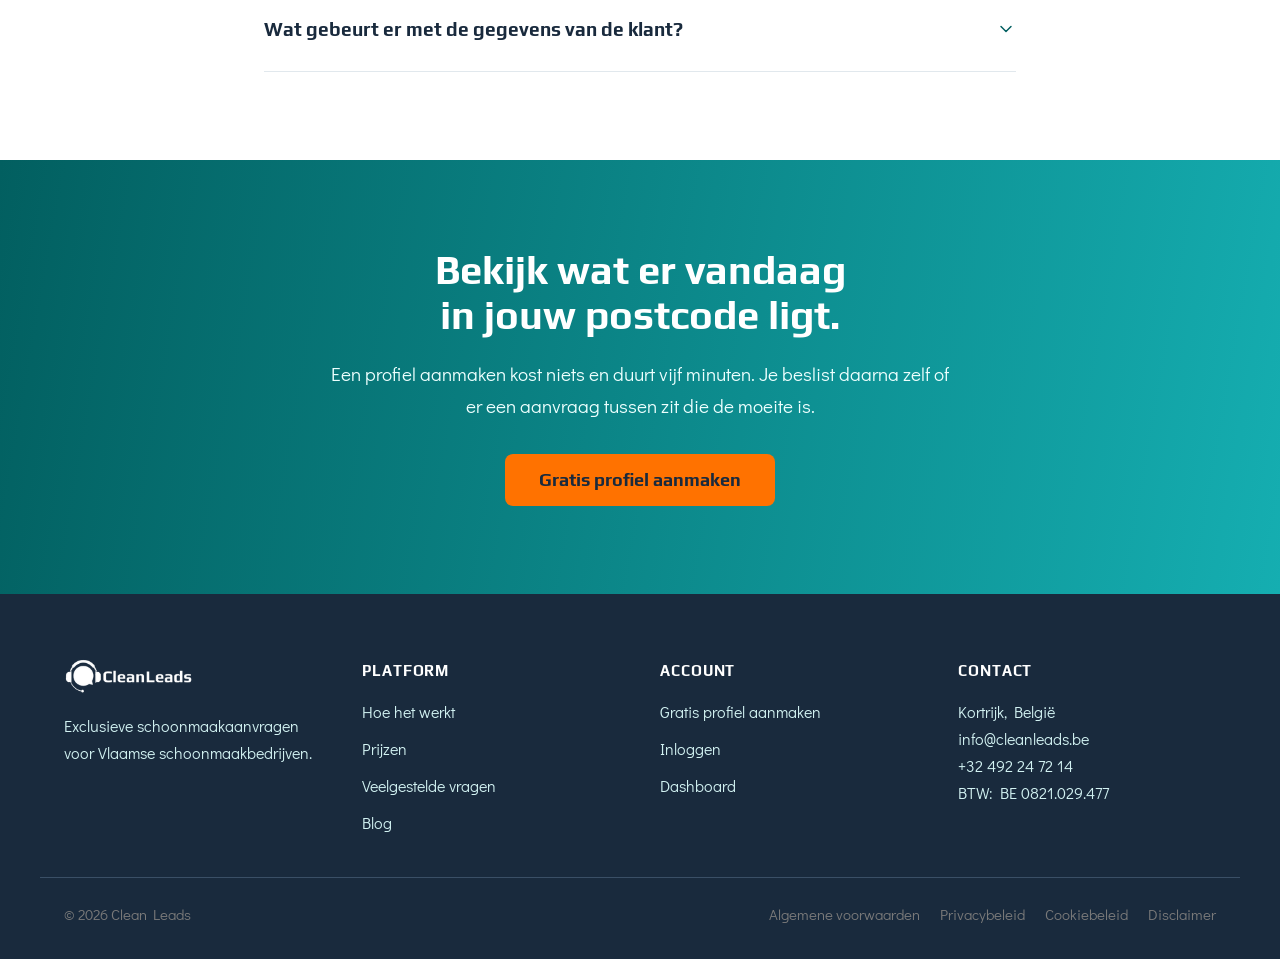
==== commit 10917eb3: "Bouw 2026-08-21: juridische pagina's plus disclaimer" ====
--- a/index.html
+++ b/index.html
@@ -6,8 +6,8 @@
 </p> <div class="hero-knoppen" data-astro-cid-j7pv25f6> <a href="https://app.cleanleads.eu/registreren" class="knop knop-primair" data-astro-cid-j7pv25f6>Gratis profiel aanmaken</a> <a href="https://app.cleanleads.eu/inloggen" class="knop knop-outline" data-astro-cid-j7pv25f6>Bekijk beschikbare leads</a> </div> <p class="hero-noot" data-astro-cid-j7pv25f6>Geen abonnement. Geen opzegtermijn. Je koopt alleen wat past.</p> </div> <div class="hero-beeld" data-astro-cid-j7pv25f6> <div class="venster" data-astro-cid-j7pv25f6> <div class="venster-balk" data-astro-cid-j7pv25f6> <span class="stip" aria-hidden="true" data-astro-cid-j7pv25f6></span> <span class="venster-titel" data-astro-cid-j7pv25f6>Beschikbare aanvragen</span> <span class="teller" data-astro-cid-j7pv25f6>3 nieuw</span> </div> <div class="venster-lijst" data-astro-cid-j7pv25f6> <div class="lk lk-nieuw" data-astro-cid-j7pv25f6> <div class="lk-rij" data-astro-cid-j7pv25f6><span class="pil-teal" data-astro-cid-j7pv25f6>Nieuw</span><span class="plaats" data-astro-cid-j7pv25f6>8500 Kortrijk</span><span class="bedrag" data-astro-cid-j7pv25f6>&euro;15</span></div> <p data-astro-cid-j7pv25f6>Particuliere woning &middot; 140 m&sup2; &middot; wekelijks &middot; start begin volgende maand</p> <div class="lk-actie" data-astro-cid-j7pv25f6><span class="claim" data-astro-cid-j7pv25f6>Claimen</span><span class="tijd" data-astro-cid-j7pv25f6>4 minuten geleden</span></div> </div> <div class="lk" data-astro-cid-j7pv25f6> <div class="lk-rij" data-astro-cid-j7pv25f6><span class="pil-grijs" data-astro-cid-j7pv25f6>Kantoor</span><span class="plaats" data-astro-cid-j7pv25f6>9000 Gent</span><span class="bedrag" data-astro-cid-j7pv25f6>&euro;35</span></div> <p data-astro-cid-j7pv25f6>Kantoorschoonmaak &middot; 320 m&sup2; &middot; 3&times; per week &middot; offerte gevraagd</p> </div> <div class="lk lk-weg" data-astro-cid-j7pv25f6> <div class="lk-rij" data-astro-cid-j7pv25f6><span class="pil-grijs" data-astro-cid-j7pv25f6>Geclaimd</span><span class="plaats" data-astro-cid-j7pv25f6>2018 Antwerpen</span></div> <p class="dof" data-astro-cid-j7pv25f6>Appartement &middot; 75 m&sup2; &middot; tweewekelijks</p> </div> </div> </div> </div> </div> </section> <section class="balk" data-astro-cid-j7pv25f6> <div class="omhulsel balk-rij" data-astro-cid-j7pv25f6> <div data-astro-cid-j7pv25f6><svg xmlns="http://www.w3.org/2000/svg" width="24" height="24" viewBox="0 0 24 24" fill="none" stroke="currentColor" stroke-width="1.75" stroke-linecap="round" stroke-linejoin="round" aria-hidden="true" focusable="false" class="balk-icoon"><rect width="18" height="11" x="3" y="11" rx="2"/><path d="M7 11V7a5 5 0 0 1 10 0v4"/></svg><span data-astro-cid-j7pv25f6>Geen abonnement</span></div> <div data-astro-cid-j7pv25f6><svg xmlns="http://www.w3.org/2000/svg" width="24" height="24" viewBox="0 0 24 24" fill="none" stroke="currentColor" stroke-width="1.75" stroke-linecap="round" stroke-linejoin="round" aria-hidden="true" focusable="false" class="balk-icoon"><path d="M2.062 12.348a1 1 0 0 1 0-.696 10.75 10.75 0 0 1 19.876 0 1 1 0 0 1 0 .696 10.75 10.75 0 0 1-19.876 0"/><circle cx="12" cy="12" r="3"/></svg><span data-astro-cid-j7pv25f6>Volledig zichtbaar vóór aankoop</span></div> <div data-astro-cid-j7pv25f6><svg xmlns="http://www.w3.org/2000/svg" width="24" height="24" viewBox="0 0 24 24" fill="none" stroke="currentColor" stroke-width="1.75" stroke-linecap="round" stroke-linejoin="round" aria-hidden="true" focusable="false" class="balk-icoon"><path d="M19 7V4a1 1 0 0 0-1-1H5a2 2 0 0 0 0 4h15a1 1 0 0 1 1 1v4h-3a2 2 0 0 0 0 4h3a1 1 0 0 0 1-1v-2a1 1 0 0 0-1-1"/><path d="M3 5v14a2 2 0 0 0 2 2h15a1 1 0 0 0 1-1v-4"/></svg><span data-astro-cid-j7pv25f6>Per lead, geen abonnement</span></div> <div data-astro-cid-j7pv25f6><svg xmlns="http://www.w3.org/2000/svg" width="24" height="24" viewBox="0 0 24 24" fill="none" stroke="currentColor" stroke-width="1.75" stroke-linecap="round" stroke-linejoin="round" aria-hidden="true" focusable="false" class="balk-icoon"><circle cx="12" cy="12" r="10"/><path d="M12 2a14.5 14.5 0 0 0 0 20 14.5 14.5 0 0 0 0-20"/><path d="M2 12h20"/></svg><span data-astro-cid-j7pv25f6>Aanvragen uit eigen websites</span></div> </div> </section> <section class="sectie" data-astro-cid-j7pv25f6> <div class="omhulsel probleem" data-astro-cid-j7pv25f6> <div data-astro-cid-j7pv25f6> <h2 data-astro-cid-j7pv25f6>Je kent het patroon. Je belt, en je bent de vierde.</h2> <p data-astro-cid-j7pv25f6>Zo werkt het bij de meeste leadbureaus: één aanvraag wordt verkocht aan vier of vijf schoonmaakbedrijven. Wie het eerst belt, heeft een kleine kans. De rest belt naar iemand die al drie keer hetzelfde gesprek heeft gehad en die enkel nog naar de prijs kijkt.</p> <p data-astro-cid-j7pv25f6>Je koopt een aanvraag zonder te weten wat erin staat. Postcode klopt niet, dienst klopt niet, budget klopt niet — en het krediet is weg. Daarbovenop een maandelijks abonnement dat blijft lopen in de weken dat je niemand extra kan aannemen.</p> <div class="kost" data-astro-cid-j7pv25f6> <p class="kost-kop" data-astro-cid-j7pv25f6>Wat het je echt kost</p> <p data-astro-cid-j7pv25f6>niet het bedrag van de lead. Wel de uren bellen, de offertes voor niets, en het gevoel dat adverteren voor jouw sector gewoon niet werkt.</p> </div> </div> <div class="anders" data-astro-cid-j7pv25f6> <h3 data-astro-cid-j7pv25f6>Wat wij anders doen</h3> <ul data-astro-cid-j7pv25f6><li data-astro-cid-j7pv25f6><svg xmlns="http://www.w3.org/2000/svg" width="24" height="24" viewBox="0 0 24 24" fill="none" stroke="currentColor" stroke-width="1.75" stroke-linecap="round" stroke-linejoin="round" aria-hidden="true" focusable="false" class="vink-donker"><path d="M20 6 9 17l-5-5"/></svg>Gratis account, je betaalt alleen de aanvragen die je zelf kiest</li><li data-astro-cid-j7pv25f6><svg xmlns="http://www.w3.org/2000/svg" width="24" height="24" viewBox="0 0 24 24" fill="none" stroke="currentColor" stroke-width="1.75" stroke-linecap="round" stroke-linejoin="round" aria-hidden="true" focusable="false" class="vink-donker"><path d="M20 6 9 17l-5-5"/></svg>Nooit doorverkocht aan een tweede bedrijf</li><li data-astro-cid-j7pv25f6><svg xmlns="http://www.w3.org/2000/svg" width="24" height="24" viewBox="0 0 24 24" fill="none" stroke="currentColor" stroke-width="1.75" stroke-linecap="round" stroke-linejoin="round" aria-hidden="true" focusable="false" class="vink-donker"><path d="M20 6 9 17l-5-5"/></svg>Aanvragen vanaf 15 euro</li><li data-astro-cid-j7pv25f6><svg xmlns="http://www.w3.org/2000/svg" width="24" height="24" viewBox="0 0 24 24" fill="none" stroke="currentColor" stroke-width="1.75" stroke-linecap="round" stroke-linejoin="round" aria-hidden="true" focusable="false" class="vink-donker"><path d="M20 6 9 17l-5-5"/></svg>Volledige aanvraag zichtbaar vóór je betaalt</li><li data-astro-cid-j7pv25f6><svg xmlns="http://www.w3.org/2000/svg" width="24" height="24" viewBox="0 0 24 24" fill="none" stroke="currentColor" stroke-width="1.75" stroke-linecap="round" stroke-linejoin="round" aria-hidden="true" focusable="false" class="vink-donker"><path d="M20 6 9 17l-5-5"/></svg>Aanvragen uit onze eigen websites, niet ingekocht</li><li data-astro-cid-j7pv25f6><svg xmlns="http://www.w3.org/2000/svg" width="24" height="24" viewBox="0 0 24 24" fill="none" stroke="currentColor" stroke-width="1.75" stroke-linecap="round" stroke-linejoin="round" aria-hidden="true" focusable="false" class="vink-donker"><path d="M20 6 9 17l-5-5"/></svg>Geen contract, stoppen wanneer je wil</li></ul> </div> </div> </section> <section class="sectie sectie-grijs" data-astro-cid-j7pv25f6> <div class="omhulsel oplossing" data-astro-cid-j7pv25f6> <div data-astro-cid-j7pv25f6> <h2 class="groot" data-astro-cid-j7pv25f6>Wij verkopen elke aanvraag maar één keer.</h2> <p data-astro-cid-j7pv25f6>Clean Leads is een marktplaats voor offerteaanvragen uit de schoonmaaksector. De aanvragen komen van onze eigen websites, waar mensen zelf zoeken naar een schoonmaakbedrijf.</p> <p data-astro-cid-j7pv25f6>Wij trekken zelf de aanvragen binnen, via zoekpagina's per dienst en per gemeente. Elke aanvraag wordt nagekeken op telefoonnummer, adres en dienst. Wat de controle niet haalt, komt niet in het dashboard.</p> <p data-astro-cid-j7pv25f6>Wat overblijft zetten we in jouw dashboard, met alles erbij behalve de contactgegevens. Je claimt wat past bij je ploeg en je regio. Op dat moment is de lead van jou en verdwijnt hij voor iedereen anders.</p> <p class="knaller" data-astro-cid-j7pv25f6>Er komt geen tweede koper. Nooit.</p> </div> <div class="beeld-blok" data-astro-cid-j7pv25f6> <img src="/_astro/particulieren.DcFzqibW_Z7M9HB.webp" srcset="/_astro/particulieren.DcFzqibW_Z7M9HB.webp 500w" alt="Schoonmaker aan het werk in een woning" sizes="(max-width: 1000px) 100vw, 520px" loading="lazy" data-astro-cid-j7pv25f6="true" decoding="async" fetchpriority="auto" width="500" height="500" class="foto"> <div class="badge" data-astro-cid-j7pv25f6> <div class="badge-rij" data-astro-cid-j7pv25f6><svg xmlns="http://www.w3.org/2000/svg" width="24" height="24" viewBox="0 0 24 24" fill="none" stroke="currentColor" stroke-width="1.75" stroke-linecap="round" stroke-linejoin="round" aria-hidden="true" focusable="false" class="vink-donker"><path d="M20 6 9 17l-5-5"/></svg><span data-astro-cid-j7pv25f6>1 aanvraag = 1 koper</span></div> <p data-astro-cid-j7pv25f6>Geclaimd is geclaimd. Hij komt niet terug in de lijst.</p> </div> </div> </div> </section> <section class="sectie" id="hoe-het-werkt" data-astro-cid-j7pv25f6> <div class="omhulsel" data-astro-cid-j7pv25f6> <h2 data-astro-cid-j7pv25f6>Hoe het werkt</h2> <p class="onder-kop" data-astro-cid-j7pv25f6>Van registratie tot het eerste telefoontje: vier stappen, geen verkoopsgesprek tussenin.</p> <div class="stappen" data-astro-cid-j7pv25f6> <div class="stap" data-astro-cid-j7pv25f6> <div class="stap-rij" data-astro-cid-j7pv25f6><span class="stap-nr" data-astro-cid-j7pv25f6>1</span><svg xmlns="http://www.w3.org/2000/svg" width="24" height="24" viewBox="0 0 24 24" fill="none" stroke="currentColor" stroke-width="1.75" stroke-linecap="round" stroke-linejoin="round" aria-hidden="true" focusable="false" class="stap-icoon"><path d="M16 21v-2a4 4 0 0 0-4-4H6a4 4 0 0 0-4 4v2"/><circle cx="9" cy="7" r="4"/><line x1="19" x2="19" y1="8" y2="14"/><line x1="22" x2="16" y1="11" y2="11"/></svg></div> <h3 data-astro-cid-j7pv25f6>Maak je profiel aan</h3> <p data-astro-cid-j7pv25f6>Diensten, postcodes en hoeveel aanvragen je per week wil zien. Gratis, in vijf minuten, zonder gesprek met een verkoper.</p> </div><div class="stap" data-astro-cid-j7pv25f6> <div class="stap-rij" data-astro-cid-j7pv25f6><span class="stap-nr" data-astro-cid-j7pv25f6>2</span><svg xmlns="http://www.w3.org/2000/svg" width="24" height="24" viewBox="0 0 24 24" fill="none" stroke="currentColor" stroke-width="1.75" stroke-linecap="round" stroke-linejoin="round" aria-hidden="true" focusable="false" class="stap-icoon"><path d="m3 17 2 2 4-4"/><path d="m3 7 2 2 4-4"/><path d="M13 6h8"/><path d="M13 12h8"/><path d="M13 18h8"/></svg></div> <h3 data-astro-cid-j7pv25f6>Bekijk de aanvragen</h3> <p data-astro-cid-j7pv25f6>Dienst, gemeente, oppervlakte, frequentie, startdatum en prijs staan er open bij. Alleen naam en nummer blijven verborgen.</p> </div><div class="stap" data-astro-cid-j7pv25f6> <div class="stap-rij" data-astro-cid-j7pv25f6><span class="stap-nr" data-astro-cid-j7pv25f6>3</span><svg xmlns="http://www.w3.org/2000/svg" width="24" height="24" viewBox="0 0 24 24" fill="none" stroke="currentColor" stroke-width="1.75" stroke-linecap="round" stroke-linejoin="round" aria-hidden="true" focusable="false" class="stap-icoon"><path d="M11 15h2a2 2 0 1 0 0-4h-3c-.6 0-1.1.2-1.4.6L3 17"/><path d="m7 21 1.6-1.4c.3-.4.8-.6 1.4-.6h4c1.1 0 2.1-.4 2.8-1.2l4.6-4.4a2 2 0 0 0-2.75-2.91l-4.2 3.9"/><path d="m2 16 6 6"/><circle cx="16" cy="9" r="2.9"/><circle cx="6" cy="5" r="3"/></svg></div> <h3 data-astro-cid-j7pv25f6>Claim wat past</h3> <p data-astro-cid-j7pv25f6>Eén klik, één krediet. De contactgegevens komen vrij en de aanvraag verdwijnt uit het overzicht van alle anderen.</p> </div><div class="stap" data-astro-cid-j7pv25f6> <div class="stap-rij" data-astro-cid-j7pv25f6><span class="stap-nr" data-astro-cid-j7pv25f6>4</span><svg xmlns="http://www.w3.org/2000/svg" width="24" height="24" viewBox="0 0 24 24" fill="none" stroke="currentColor" stroke-width="1.75" stroke-linecap="round" stroke-linejoin="round" aria-hidden="true" focusable="false" class="stap-icoon"><path d="M13 2a9 9 0 0 1 9 9"/><path d="M13 6a5 5 0 0 1 5 5"/><path d="M22 16.92v3a2 2 0 0 1-2.18 2 19.79 19.79 0 0 1-8.63-3.07 19.5 19.5 0 0 1-6-6 19.79 19.79 0 0 1-3.07-8.67A2 2 0 0 1 4.11 2h3a2 2 0 0 1 2 1.72c.127.96.361 1.903.7 2.81a2 2 0 0 1-.45 2.11L8.09 9.91a16 16 0 0 0 6 6l1.27-1.27a2 2 0 0 1 2.11-.45c.907.339 1.85.573 2.81.7A2 2 0 0 1 22 16.92z"/></svg></div> <h3 data-astro-cid-j7pv25f6>Bel binnen het uur</h3> <p data-astro-cid-j7pv25f6>Je bent de enige die belt. Geen haast om er als eerste te zijn, wel het voordeel dat de klant nog aan het zoeken is.</p> </div> </div> <div class="midden" data-astro-cid-j7pv25f6><a href="https://app.cleanleads.eu/registreren" class="knop knop-primair" data-astro-cid-j7pv25f6>Gratis profiel aanmaken</a></div> </div> </section> <section class="sectie sectie-teal" data-astro-cid-j7pv25f6> <div class="omhulsel" data-astro-cid-j7pv25f6> <h2 data-astro-cid-j7pv25f6>Wat je ziet voor je betaalt</h2> <p class="onder-kop" data-astro-cid-j7pv25f6>Je koopt nooit een aanvraag blind. Dit staat er open bij, dit blijft achter het krediet.</p> <div class="zien" data-astro-cid-j7pv25f6> <div class="zien-tabel" data-astro-cid-j7pv25f6> <table data-astro-cid-j7pv25f6> <tbody data-astro-cid-j7pv25f6> <tr data-astro-cid-j7pv25f6><td data-astro-cid-j7pv25f6><span class="met-icoon" data-astro-cid-j7pv25f6><svg xmlns="http://www.w3.org/2000/svg" width="20" height="20" viewBox="0 0 24 24" fill="none" stroke="currentColor" stroke-width="1.75" stroke-linecap="round" stroke-linejoin="round" aria-hidden="true" focusable="false" class="rij-icoon"><path d="M20 10c0 4.993-5.539 10.193-7.399 11.799a1 1 0 0 1-1.202 0C9.539 20.193 4 14.993 4 10a8 8 0 0 1 16 0"/><circle cx="12" cy="10" r="3"/></svg>Gemeente en postcode</span></td><td class="ja" data-astro-cid-j7pv25f6>Zichtbaar</td></tr><tr data-astro-cid-j7pv25f6><td data-astro-cid-j7pv25f6><span class="met-icoon" data-astro-cid-j7pv25f6><svg xmlns="http://www.w3.org/2000/svg" width="20" height="20" viewBox="0 0 24 24" fill="none" stroke="currentColor" stroke-width="1.75" stroke-linecap="round" stroke-linejoin="round" aria-hidden="true" focusable="false" class="rij-icoon"><path d="M9.937 15.5A2 2 0 0 0 8.5 14.063l-6.135-1.582a.5.5 0 0 1 0-.962L8.5 9.936A2 2 0 0 0 9.937 8.5l1.582-6.135a.5.5 0 0 1 .963 0L14.063 8.5A2 2 0 0 0 15.5 9.937l6.135 1.581a.5.5 0 0 1 0 .964L15.5 14.063a2 2 0 0 0-1.437 1.437l-1.582 6.135a.5.5 0 0 1-.963 0z"/></svg>Type dienst</span></td><td class="ja" data-astro-cid-j7pv25f6>Zichtbaar</td></tr><tr data-astro-cid-j7pv25f6><td data-astro-cid-j7pv25f6><span class="met-icoon" data-astro-cid-j7pv25f6><svg xmlns="http://www.w3.org/2000/svg" width="20" height="20" viewBox="0 0 24 24" fill="none" stroke="currentColor" stroke-width="1.75" stroke-linecap="round" stroke-linejoin="round" aria-hidden="true" focusable="false" class="rij-icoon"><path d="M21.3 8.7 8.7 21.3a1 1 0 0 1-1.4 0l-4.6-4.6a1 1 0 0 1 0-1.4L15.3 2.7a1 1 0 0 1 1.4 0l4.6 4.6a1 1 0 0 1 0 1.4"/><path d="m7.5 10.5 2 2"/><path d="m10.5 7.5 2 2"/><path d="m13.5 4.5 2 2"/><path d="m4.5 13.5 2 2"/></svg>Oppervlakte of aantal uren</span></td><td class="ja" data-astro-cid-j7pv25f6>Zichtbaar</td></tr><tr data-astro-cid-j7pv25f6><td data-astro-cid-j7pv25f6><span class="met-icoon" data-astro-cid-j7pv25f6><svg xmlns="http://www.w3.org/2000/svg" width="20" height="20" viewBox="0 0 24 24" fill="none" stroke="currentColor" stroke-width="1.75" stroke-linecap="round" stroke-linejoin="round" aria-hidden="true" focusable="false" class="rij-icoon"><path d="m17 2 4 4-4 4"/><path d="M3 11v-1a4 4 0 0 1 4-4h14"/><path d="m7 22-4-4 4-4"/><path d="M21 13v1a4 4 0 0 1-4 4H3"/></svg>Frequentie</span></td><td class="ja" data-astro-cid-j7pv25f6>Zichtbaar</td></tr><tr data-astro-cid-j7pv25f6><td data-astro-cid-j7pv25f6><span class="met-icoon" data-astro-cid-j7pv25f6><svg xmlns="http://www.w3.org/2000/svg" width="20" height="20" viewBox="0 0 24 24" fill="none" stroke="currentColor" stroke-width="1.75" stroke-linecap="round" stroke-linejoin="round" aria-hidden="true" focusable="false" class="rij-icoon"><rect width="18" height="18" x="3" y="4" rx="2"/><path d="M16 2v4M8 2v4M3 10h18"/></svg>Gewenste startdatum</span></td><td class="ja" data-astro-cid-j7pv25f6>Zichtbaar</td></tr><tr data-astro-cid-j7pv25f6><td data-astro-cid-j7pv25f6><span class="met-icoon" data-astro-cid-j7pv25f6><svg xmlns="http://www.w3.org/2000/svg" width="20" height="20" viewBox="0 0 24 24" fill="none" stroke="currentColor" stroke-width="1.75" stroke-linecap="round" stroke-linejoin="round" aria-hidden="true" focusable="false" class="rij-icoon"><path d="M4 10h12M4 14h9"/><path d="M19 6a7.7 7.7 0 0 0-5.2-2A7.9 7.9 0 0 0 6 12c0 4.4 3.5 8 7.8 8 2 0 3.8-.8 5.2-2"/></svg>Budgetindicatie</span></td><td class="ja" data-astro-cid-j7pv25f6>Zichtbaar</td></tr> <tr class="na" data-astro-cid-j7pv25f6><td data-astro-cid-j7pv25f6><span class="met-icoon" data-astro-cid-j7pv25f6><svg xmlns="http://www.w3.org/2000/svg" width="20" height="20" viewBox="0 0 24 24" fill="none" stroke="currentColor" stroke-width="1.75" stroke-linecap="round" stroke-linejoin="round" aria-hidden="true" focusable="false" class="rij-icoon-dof"><path d="M22 16.92v3a2 2 0 0 1-2.18 2 19.79 19.79 0 0 1-8.63-3.07 19.5 19.5 0 0 1-6-6 19.79 19.79 0 0 1-3.07-8.67A2 2 0 0 1 4.11 2h3a2 2 0 0 1 2 1.72c.127.96.361 1.903.7 2.81a2 2 0 0 1-.45 2.11L8.09 9.91a16 16 0 0 0 6 6l1.27-1.27a2 2 0 0 1 2.11-.45c.907.339 1.85.573 2.81.7A2 2 0 0 1 22 16.92z"/></svg>Naam en telefoonnummer</span></td><td class="later" data-astro-cid-j7pv25f6>Na aankoop</td></tr><tr class="na" data-astro-cid-j7pv25f6><td data-astro-cid-j7pv25f6><span class="met-icoon" data-astro-cid-j7pv25f6><svg xmlns="http://www.w3.org/2000/svg" width="20" height="20" viewBox="0 0 24 24" fill="none" stroke="currentColor" stroke-width="1.75" stroke-linecap="round" stroke-linejoin="round" aria-hidden="true" focusable="false" class="rij-icoon-dof"><rect width="20" height="16" x="2" y="4" rx="2"/><path d="m22 7-8.97 5.7a1.94 1.94 0 0 1-2.06 0L2 7"/></svg>E-mailadres en straat</span></td><td class="later" data-astro-cid-j7pv25f6>Na aankoop</td></tr> </tbody> </table> </div> <div class="voorbeelden" data-astro-cid-j7pv25f6> <div class="vb vb-weg" data-astro-cid-j7pv25f6> <span class="pil-grijs" data-astro-cid-j7pv25f6>Geclaimd</span> <p class="vb-plaats" data-astro-cid-j7pv25f6>3500 Hasselt</p> <p class="vb-sub" data-astro-cid-j7pv25f6>Vakantiewoning &middot; wissel per weekend</p> </div> <div class="vb vb-nieuw" data-astro-cid-j7pv25f6> <span class="pil-teal" data-astro-cid-j7pv25f6>Nieuw</span> <p class="vb-plaats" data-astro-cid-j7pv25f6>8500 Kortrijk</p> <p class="vb-sub" data-astro-cid-j7pv25f6>Particuliere woning &middot; 140 m&sup2; &middot; wekelijks &middot; budget &euro;22 tot &euro;26/u</p> <span class="claim" data-astro-cid-j7pv25f6>Claimen &middot; &euro;15</span> </div> </div> </div> </div> </section> <section class="sectie" data-astro-cid-j7pv25f6> <div class="omhulsel" data-astro-cid-j7pv25f6> <h2 data-astro-cid-j7pv25f6>Naast wat je vandaag doet</h2> <div class="vergelijk" data-astro-cid-j7pv25f6> <div class="vk vk-ons" data-astro-cid-j7pv25f6> <p class="vk-kop" data-astro-cid-j7pv25f6>Clean Leads</p> <div class="vk-rij" data-astro-cid-j7pv25f6> <svg xmlns="http://www.w3.org/2000/svg" width="20" height="20" viewBox="0 0 24 24" fill="none" stroke="currentColor" stroke-width="1.75" stroke-linecap="round" stroke-linejoin="round" aria-hidden="true" focusable="false" class="vink-donker"><path d="M20 6 9 17l-5-5"/></svg> <span data-astro-cid-j7pv25f6>Exclusief: nooit doorverkocht</span> </div><div class="vk-rij" data-astro-cid-j7pv25f6> <svg xmlns="http://www.w3.org/2000/svg" width="20" height="20" viewBox="0 0 24 24" fill="none" stroke="currentColor" stroke-width="1.75" stroke-linecap="round" stroke-linejoin="round" aria-hidden="true" focusable="false" class="vink-donker"><path d="M20 6 9 17l-5-5"/></svg> <span data-astro-cid-j7pv25f6>Volledige aanvraag zichtbaar vóór aankoop</span> </div><div class="vk-rij" data-astro-cid-j7pv25f6> <svg xmlns="http://www.w3.org/2000/svg" width="20" height="20" viewBox="0 0 24 24" fill="none" stroke="currentColor" stroke-width="1.75" stroke-linecap="round" stroke-linejoin="round" aria-hidden="true" focusable="false" class="vink-donker"><path d="M20 6 9 17l-5-5"/></svg> <span data-astro-cid-j7pv25f6>€15 tot €45 per lead, geen vaste kost</span> </div><div class="vk-rij" data-astro-cid-j7pv25f6> <svg xmlns="http://www.w3.org/2000/svg" width="20" height="20" viewBox="0 0 24 24" fill="none" stroke="currentColor" stroke-width="1.75" stroke-linecap="round" stroke-linejoin="round" aria-hidden="true" focusable="false" class="vink-donker"><path d="M20 6 9 17l-5-5"/></svg> <span data-astro-cid-j7pv25f6>Stoppen wanneer je wil</span> </div><div class="vk-rij" data-astro-cid-j7pv25f6> <svg xmlns="http://www.w3.org/2000/svg" width="20" height="20" viewBox="0 0 24 24" fill="none" stroke="currentColor" stroke-width="1.75" stroke-linecap="round" stroke-linejoin="round" aria-hidden="true" focusable="false" class="vink-donker"><path d="M20 6 9 17l-5-5"/></svg> <span data-astro-cid-j7pv25f6>Enkel Vlaanderen en Brussel</span> </div> </div><div class="vk" data-astro-cid-j7pv25f6> <p class="vk-kop" data-astro-cid-j7pv25f6>Klassieke leadbureaus</p> <div class="vk-rij" data-astro-cid-j7pv25f6> <svg xmlns="http://www.w3.org/2000/svg" width="20" height="20" viewBox="0 0 24 24" fill="none" stroke="currentColor" stroke-width="1.75" stroke-linecap="round" stroke-linejoin="round" aria-hidden="true" focusable="false" class="kruis-grijs"><path d="M18 6 6 18M6 6l12 12"/></svg> <span data-astro-cid-j7pv25f6>Dezelfde aanvraag naar 4 of 5 bedrijven</span> </div><div class="vk-rij" data-astro-cid-j7pv25f6> <svg xmlns="http://www.w3.org/2000/svg" width="20" height="20" viewBox="0 0 24 24" fill="none" stroke="currentColor" stroke-width="1.75" stroke-linecap="round" stroke-linejoin="round" aria-hidden="true" focusable="false" class="kruis-grijs"><path d="M18 6 6 18M6 6l12 12"/></svg> <span data-astro-cid-j7pv25f6>Halve informatie tot je betaald hebt</span> </div><div class="vk-rij" data-astro-cid-j7pv25f6> <svg xmlns="http://www.w3.org/2000/svg" width="20" height="20" viewBox="0 0 24 24" fill="none" stroke="currentColor" stroke-width="1.75" stroke-linecap="round" stroke-linejoin="round" aria-hidden="true" focusable="false" class="kruis-grijs"><path d="M18 6 6 18M6 6l12 12"/></svg> <span data-astro-cid-j7pv25f6>Maandabonnement bovenop de leadprijs</span> </div><div class="vk-rij" data-astro-cid-j7pv25f6> <svg xmlns="http://www.w3.org/2000/svg" width="20" height="20" viewBox="0 0 24 24" fill="none" stroke="currentColor" stroke-width="1.75" stroke-linecap="round" stroke-linejoin="round" aria-hidden="true" focusable="false" class="kruis-grijs"><path d="M18 6 6 18M6 6l12 12"/></svg> <span data-astro-cid-j7pv25f6>Jaarcontract met opzegtermijn</span> </div><div class="vk-rij" data-astro-cid-j7pv25f6> <svg xmlns="http://www.w3.org/2000/svg" width="20" height="20" viewBox="0 0 24 24" fill="none" stroke="currentColor" stroke-width="1.75" stroke-linecap="round" stroke-linejoin="round" aria-hidden="true" focusable="false" class="kruis-grijs"><path d="M18 6 6 18M6 6l12 12"/></svg> <span data-astro-cid-j7pv25f6>Vaak leads van buiten je regio</span> </div> </div><div class="vk" data-astro-cid-j7pv25f6> <p class="vk-kop" data-astro-cid-j7pv25f6>Zelf adverteren</p> <div class="vk-rij" data-astro-cid-j7pv25f6> <svg xmlns="http://www.w3.org/2000/svg" width="20" height="20" viewBox="0 0 24 24" fill="none" stroke="currentColor" stroke-width="1.75" stroke-linecap="round" stroke-linejoin="round" aria-hidden="true" focusable="false" class="vink-donker"><path d="M20 6 9 17l-5-5"/></svg> <span data-astro-cid-j7pv25f6>Aanvragen zijn wel exclusief</span> </div><div class="vk-rij" data-astro-cid-j7pv25f6> <svg xmlns="http://www.w3.org/2000/svg" width="20" height="20" viewBox="0 0 24 24" fill="none" stroke="currentColor" stroke-width="1.75" stroke-linecap="round" stroke-linejoin="round" aria-hidden="true" focusable="false" class="kruis-grijs"><path d="M18 6 6 18M6 6l12 12"/></svg> <span data-astro-cid-j7pv25f6>Klikken betaal je, ook zonder aanvraag</span> </div><div class="vk-rij" data-astro-cid-j7pv25f6> <svg xmlns="http://www.w3.org/2000/svg" width="20" height="20" viewBox="0 0 24 24" fill="none" stroke="currentColor" stroke-width="1.75" stroke-linecap="round" stroke-linejoin="round" aria-hidden="true" focusable="false" class="kruis-grijs"><path d="M18 6 6 18M6 6l12 12"/></svg> <span data-astro-cid-j7pv25f6>Landingspagina&#39;s en opvolging zelf bouwen</span> </div><div class="vk-rij" data-astro-cid-j7pv25f6> <svg xmlns="http://www.w3.org/2000/svg" width="20" height="20" viewBox="0 0 24 24" fill="none" stroke="currentColor" stroke-width="1.75" stroke-linecap="round" stroke-linejoin="round" aria-hidden="true" focusable="false" class="kruis-grijs"><path d="M18 6 6 18M6 6l12 12"/></svg> <span data-astro-cid-j7pv25f6>Budget loopt door in je drukke weken</span> </div><div class="vk-rij" data-astro-cid-j7pv25f6> <svg xmlns="http://www.w3.org/2000/svg" width="20" height="20" viewBox="0 0 24 24" fill="none" stroke="currentColor" stroke-width="1.75" stroke-linecap="round" stroke-linejoin="round" aria-hidden="true" focusable="false" class="kruis-grijs"><path d="M18 6 6 18M6 6l12 12"/></svg> <span data-astro-cid-j7pv25f6>Iemand moet het beheren</span> </div> </div> </div> </div> </section> <section class="sectie sectie-warm" id="prijzen" data-astro-cid-j7pv25f6> <div class="omhulsel" data-astro-cid-j7pv25f6> <h2 data-astro-cid-j7pv25f6>Prijzen</h2> <p class="onder-kop" data-astro-cid-j7pv25f6>Je betaalt per aanvraag. Geen inschrijvingsgeld, geen maandkost, geen contract.</p> <div class="pakketten" data-astro-cid-j7pv25f6> <div class="pakket" data-astro-cid-j7pv25f6> <p class="pk-naam" data-astro-cid-j7pv25f6>Losse leads</p> <p class="pk-bedrag" data-astro-cid-j7pv25f6>&euro;15 &ndash; &euro;45</p> <p class="pk-sub" data-astro-cid-j7pv25f6>per aanvraag &mdash; de prijs hangt af van de dienst. Elke lead is exclusief en gaat naar &eacute;&eacute;n bedrijf.</p> <ul data-astro-cid-j7pv25f6> <li data-astro-cid-j7pv25f6><svg xmlns="http://www.w3.org/2000/svg" width="20" height="20" viewBox="0 0 24 24" fill="none" stroke="currentColor" stroke-width="1.75" stroke-linecap="round" stroke-linejoin="round" aria-hidden="true" focusable="false" class="vink-donker"><path d="M20 6 9 17l-5-5"/></svg>Koop per stuk, wanneer het past</li> <li data-astro-cid-j7pv25f6><svg xmlns="http://www.w3.org/2000/svg" width="20" height="20" viewBox="0 0 24 24" fill="none" stroke="currentColor" stroke-width="1.75" stroke-linecap="round" stroke-linejoin="round" aria-hidden="true" focusable="false" class="vink-donker"><path d="M20 6 9 17l-5-5"/></svg>Maandelijkse factuur met btw</li> <li data-astro-cid-j7pv25f6><svg xmlns="http://www.w3.org/2000/svg" width="20" height="20" viewBox="0 0 24 24" fill="none" stroke="currentColor" stroke-width="1.75" stroke-linecap="round" stroke-linejoin="round" aria-hidden="true" focusable="false" class="vink-donker"><path d="M20 6 9 17l-5-5"/></svg>Altijd exclusief: nooit een tweede koper</li> </ul> <a href="https://app.cleanleads.eu/registreren" class="knop knop-outline vol" data-astro-cid-j7pv25f6>Profiel aanmaken</a> </div> <div class="pakket pakket-uit" data-astro-cid-j7pv25f6> <span class="aangeraden" data-astro-cid-j7pv25f6>Aangeraden</span> <p class="pk-naam" data-astro-cid-j7pv25f6>Kredietpakket</p> <p class="pk-sub" data-astro-cid-j7pv25f6>Laad krediet op met het bedrag dat jou past:</p> <div class="bedragen" data-astro-cid-j7pv25f6><span data-astro-cid-j7pv25f6>&euro;50</span><span data-astro-cid-j7pv25f6>&euro;100</span><span data-astro-cid-j7pv25f6>&euro;150</span><span data-astro-cid-j7pv25f6>&euro;200</span></div> <ul data-astro-cid-j7pv25f6> <li data-astro-cid-j7pv25f6><svg xmlns="http://www.w3.org/2000/svg" width="20" height="20" viewBox="0 0 24 24" fill="none" stroke="currentColor" stroke-width="1.75" stroke-linecap="round" stroke-linejoin="round" aria-hidden="true" focusable="false" class="vink-donker"><path d="M20 6 9 17l-5-5"/></svg>Je krediet vervalt niet</li> <li data-astro-cid-j7pv25f6><svg xmlns="http://www.w3.org/2000/svg" width="20" height="20" viewBox="0 0 24 24" fill="none" stroke="currentColor" stroke-width="1.75" stroke-linecap="round" stroke-linejoin="round" aria-hidden="true" focusable="false" class="vink-donker"><path d="M20 6 9 17l-5-5"/></svg>Zelf op pauze zetten wanneer je het druk hebt</li> <li data-astro-cid-j7pv25f6><svg xmlns="http://www.w3.org/2000/svg" width="20" height="20" viewBox="0 0 24 24" fill="none" stroke="currentColor" stroke-width="1.75" stroke-linecap="round" stroke-linejoin="round" aria-hidden="true" focusable="false" class="vink-donker"><path d="M20 6 9 17l-5-5"/></svg>Stop je ermee? Je resterende krediet wordt uitbetaald</li> <li data-astro-cid-j7pv25f6><svg xmlns="http://www.w3.org/2000/svg" width="20" height="20" viewBox="0 0 24 24" fill="none" stroke="currentColor" stroke-width="1.75" stroke-linecap="round" stroke-linejoin="round" aria-hidden="true" focusable="false" class="vink-donker"><path d="M20 6 9 17l-5-5"/></svg>Aantoonbaar valse of dubbele aanvraag? Bedrag terug op je saldo</li> </ul> <a href="https://app.cleanleads.eu/registreren" class="knop knop-primair vol" data-astro-cid-j7pv25f6>Start met een pakket</a> </div> </div> <div class="diensten-blok" data-astro-cid-j7pv25f6> <h3 data-astro-cid-j7pv25f6>Diensten waarvoor we aanvragen hebben</h3> <p class="onder-kop" data-astro-cid-j7pv25f6>Je duidt in je profiel aan welke van deze diensten je aanbiedt.</p> <ul class="diensten" data-astro-cid-j7pv25f6> <li class="dienst" data-astro-cid-j7pv25f6> <svg xmlns="http://www.w3.org/2000/svg" width="28" height="28" viewBox="0 0 24 24" fill="none" stroke="currentColor" stroke-width="1.75" stroke-linecap="round" stroke-linejoin="round" aria-hidden="true" focusable="false" class="dienst-icoon"><path d="M6 22V4a2 2 0 0 1 2-2h8a2 2 0 0 1 2 2v18Z"/><path d="M6 12H4a2 2 0 0 0-2 2v6a2 2 0 0 0 2 2h2"/><path d="M18 9h2a2 2 0 0 1 2 2v9a2 2 0 0 1-2 2h-2"/><path d="M10 6h4M10 10h4M10 14h4M10 18h4"/></svg> <span data-astro-cid-j7pv25f6>Kantoren schoonmaken</span> </li><li class="dienst" data-astro-cid-j7pv25f6> <svg xmlns="http://www.w3.org/2000/svg" width="28" height="28" viewBox="0 0 24 24" fill="none" stroke="currentColor" stroke-width="1.75" stroke-linecap="round" stroke-linejoin="round" aria-hidden="true" focusable="false" class="dienst-icoon"><path d="M3 6h3"/><path d="M17 6h.01"/><rect width="18" height="20" x="3" y="2" rx="2"/><circle cx="12" cy="13" r="5"/><path d="M12 18a2.5 2.5 0 0 0 0-5 2.5 2.5 0 0 1 0-5"/></svg> <span data-astro-cid-j7pv25f6>Was service</span> </li><li class="dienst" data-astro-cid-j7pv25f6> <svg xmlns="http://www.w3.org/2000/svg" width="28" height="28" viewBox="0 0 24 24" fill="none" stroke="currentColor" stroke-width="1.75" stroke-linecap="round" stroke-linejoin="round" aria-hidden="true" focusable="false" class="dienst-icoon"><path d="M20.38 3.46 16 2a4 4 0 0 1-8 0L3.62 3.46a2 2 0 0 0-1.34 2.23l.58 3.47a1 1 0 0 0 .99.84H6v10c0 1.1.9 2 2 2h8a2 2 0 0 0 2-2V10h2.15a1 1 0 0 0 .99-.84l.58-3.47a2 2 0 0 0-1.34-2.23z"/></svg> <span data-astro-cid-j7pv25f6>Strijk service</span> </li><li class="dienst" data-astro-cid-j7pv25f6> <svg xmlns="http://www.w3.org/2000/svg" width="28" height="28" viewBox="0 0 24 24" fill="none" stroke="currentColor" stroke-width="1.75" stroke-linecap="round" stroke-linejoin="round" aria-hidden="true" focusable="false" class="dienst-icoon"><path d="M6 20a2 2 0 0 1-2-2V8a2 2 0 0 1 2-2h12a2 2 0 0 1 2 2v10a2 2 0 0 1-2 2"/><path d="M8 18V4a2 2 0 0 1 2-2h4a2 2 0 0 1 2 2v14"/><path d="M10 20h4"/><circle cx="8" cy="20" r="2"/><circle cx="16" cy="20" r="2"/></svg> <span data-astro-cid-j7pv25f6>Schoonmaak vakantiewoning</span> </li><li class="dienst" data-astro-cid-j7pv25f6> <svg xmlns="http://www.w3.org/2000/svg" width="28" height="28" viewBox="0 0 24 24" fill="none" stroke="currentColor" stroke-width="1.75" stroke-linecap="round" stroke-linejoin="round" aria-hidden="true" focusable="false" class="dienst-icoon"><path d="M15 21v-8a1 1 0 0 0-1-1h-4a1 1 0 0 0-1 1v8"/><path d="M3 10a2 2 0 0 1 .709-1.528l7-5.999a2 2 0 0 1 2.582 0l7 5.999A2 2 0 0 1 21 10v9a2 2 0 0 1-2 2H5a2 2 0 0 1-2-2z"/></svg> <span data-astro-cid-j7pv25f6>Schoonmaak particulieren</span> </li><li class="dienst" data-astro-cid-j7pv25f6> <svg xmlns="http://www.w3.org/2000/svg" width="28" height="28" viewBox="0 0 24 24" fill="none" stroke="currentColor" stroke-width="1.75" stroke-linecap="round" stroke-linejoin="round" aria-hidden="true" focusable="false" class="dienst-icoon"><path d="m15 12-8.373 8.373a1 1 0 1 1-3-3L12 9"/><path d="m18 15 4-4"/><path d="m21.5 11.5-1.914-1.914A2 2 0 0 1 19 8.172V7l-2.26-2.26a6 6 0 0 0-4.202-1.756L9 2.96l.92.82A6.18 6.18 0 0 1 12 8.4V10l2 2h1.172a2 2 0 0 1 1.414.586L18.5 14.5"/></svg> <span data-astro-cid-j7pv25f6>Schoonmaak na verbouwing</span> </li><li class="dienst" data-astro-cid-j7pv25f6> <svg xmlns="http://www.w3.org/2000/svg" width="28" height="28" viewBox="0 0 24 24" fill="none" stroke="currentColor" stroke-width="1.75" stroke-linecap="round" stroke-linejoin="round" aria-hidden="true" focusable="false" class="dienst-icoon"><path d="m2 7 4.41-4.41A2 2 0 0 1 7.83 2h8.34a2 2 0 0 1 1.42.59L22 7"/><path d="M4 12v8a2 2 0 0 0 2 2h12a2 2 0 0 0 2-2v-8"/><path d="M15 22v-4a2 2 0 0 0-2-2h-2a2 2 0 0 0-2 2v4"/><path d="M2 7h20"/><path d="M22 7v3a2 2 0 0 1-2 2 2.7 2.7 0 0 1-1.59-.63.7.7 0 0 0-.82 0A2.7 2.7 0 0 1 16 12a2.7 2.7 0 0 1-1.59-.63.7.7 0 0 0-.82 0A2.7 2.7 0 0 1 12 12a2.7 2.7 0 0 1-1.59-.63.7.7 0 0 0-.82 0A2.7 2.7 0 0 1 8 12a2.7 2.7 0 0 1-1.59-.63.7.7 0 0 0-.82 0A2.7 2.7 0 0 1 4 12a2 2 0 0 1-2-2V7"/></svg> <span data-astro-cid-j7pv25f6>Commerciële schoonmaak</span> </li><li class="dienst" data-astro-cid-j7pv25f6> <svg xmlns="http://www.w3.org/2000/svg" width="28" height="28" viewBox="0 0 24 24" fill="none" stroke="currentColor" stroke-width="1.75" stroke-linecap="round" stroke-linejoin="round" aria-hidden="true" focusable="false" class="dienst-icoon"><path d="M9 12h.01"/><path d="M15 12h.01"/><path d="M10 16c.5.3 1.2.5 2 .5s1.5-.2 2-.5"/><path d="M19 6.3a9 9 0 0 1 1.8 3.9 2 2 0 0 1 0 3.6 9 9 0 0 1-17.6 0 2 2 0 0 1 0-3.6A9 9 0 0 1 12 3c2 0 3.5 1.1 3.5 2.5s-.9 2.5-2 2.5c-.8 0-1.5-.4-1.5-1"/></svg> <span data-astro-cid-j7pv25f6>Schoonmaak kinderopvang</span> </li><li class="dienst" data-astro-cid-j7pv25f6> <svg xmlns="http://www.w3.org/2000/svg" width="28" height="28" viewBox="0 0 24 24" fill="none" stroke="currentColor" stroke-width="1.75" stroke-linecap="round" stroke-linejoin="round" aria-hidden="true" focusable="false" class="dienst-icoon"><path d="M13 4h3a2 2 0 0 1 2 2v14"/><path d="M2 20h3"/><path d="M13 20h9"/><path d="M10 12v.01"/><path d="M13 4.562v16.157a1 1 0 0 1-1.242.97L5 20V5.562a2 2 0 0 1 1.515-1.94l4-1A2 2 0 0 1 13 4.562"/></svg> <span data-astro-cid-j7pv25f6>Schoonmaak van gemeenschappelijke ruimtes</span> </li><li class="dienst" data-astro-cid-j7pv25f6> <svg xmlns="http://www.w3.org/2000/svg" width="28" height="28" viewBox="0 0 24 24" fill="none" stroke="currentColor" stroke-width="1.75" stroke-linecap="round" stroke-linejoin="round" aria-hidden="true" focusable="false" class="dienst-icoon"><path d="M12 16h.01"/><path d="M16 16h.01"/><path d="M3 19a1 1 0 0 0 1 1h16a1 1 0 0 0 1-1V9.5a.5.5 0 0 0-.769-.422l-4.462 2.844A.5.5 0 0 1 15 11.5v-2a.5.5 0 0 0-.769-.422L9.77 11.922A.5.5 0 0 1 9 11.5V3a1 1 0 0 0-1-1H4a1 1 0 0 0-1 1z"/><path d="M8 16h.01"/></svg> <span data-astro-cid-j7pv25f6>Industriële schoonmaak</span> </li><li class="dienst" data-astro-cid-j7pv25f6> <svg xmlns="http://www.w3.org/2000/svg" width="28" height="28" viewBox="0 0 24 24" fill="none" stroke="currentColor" stroke-width="1.75" stroke-linecap="round" stroke-linejoin="round" aria-hidden="true" focusable="false" class="dienst-icoon"><path d="M3 2v7c0 1.1.9 2 2 2h4a2 2 0 0 0 2-2V2"/><path d="M7 2v20"/><path d="M21 15V2a5 5 0 0 0-5 5v6c0 1.1.9 2 2 2h3Zm0 0v7"/></svg> <span data-astro-cid-j7pv25f6>Restaurant schoonmaak</span> </li><li class="dienst" data-astro-cid-j7pv25f6> <svg xmlns="http://www.w3.org/2000/svg" width="28" height="28" viewBox="0 0 24 24" fill="none" stroke="currentColor" stroke-width="1.75" stroke-linecap="round" stroke-linejoin="round" aria-hidden="true" focusable="false" class="dienst-icoon"><path d="M9.937 15.5A2 2 0 0 0 8.5 14.063l-6.135-1.582a.5.5 0 0 1 0-.962L8.5 9.936A2 2 0 0 0 9.937 8.5l1.582-6.135a.5.5 0 0 1 .963 0L14.063 8.5A2 2 0 0 0 15.5 9.937l6.135 1.581a.5.5 0 0 1 0 .964L15.5 14.063a2 2 0 0 0-1.437 1.437l-1.582 6.135a.5.5 0 0 1-.963 0z"/></svg> <span data-astro-cid-j7pv25f6>Dieptereiniging</span> </li><li class="dienst" data-astro-cid-j7pv25f6> <svg xmlns="http://www.w3.org/2000/svg" width="28" height="28" viewBox="0 0 24 24" fill="none" stroke="currentColor" stroke-width="1.75" stroke-linecap="round" stroke-linejoin="round" aria-hidden="true" focusable="false" class="dienst-icoon"><path d="M10 10V5a1 1 0 0 1 1-1h2a1 1 0 0 1 1 1v5"/><path d="M14 6a6 6 0 0 1 6 6v3"/><path d="M4 15v-3a6 6 0 0 1 6-6"/><rect x="2" y="15" width="20" height="4" rx="1"/></svg> <span data-astro-cid-j7pv25f6>Schoonmaak nieuwbouw</span> </li><li class="dienst" data-astro-cid-j7pv25f6> <svg xmlns="http://www.w3.org/2000/svg" width="28" height="28" viewBox="0 0 24 24" fill="none" stroke="currentColor" stroke-width="1.75" stroke-linecap="round" stroke-linejoin="round" aria-hidden="true" focusable="false" class="dienst-icoon"><path d="M3 3h18"/><path d="M20 7H8"/><path d="M20 11H8"/><path d="M10 19h10"/><path d="M8 15h12"/><path d="M4 3v14"/><circle cx="4" cy="19" r="2"/></svg> <span data-astro-cid-j7pv25f6>Rolluiken</span> </li><li class="dienst" data-astro-cid-j7pv25f6> <svg xmlns="http://www.w3.org/2000/svg" width="28" height="28" viewBox="0 0 24 24" fill="none" stroke="currentColor" stroke-width="1.75" stroke-linecap="round" stroke-linejoin="round" aria-hidden="true" focusable="false" class="dienst-icoon"><path d="M4 14.899A7 7 0 1 1 15.71 8h1.79a4.5 4.5 0 0 1 2.5 8.242"/><path d="M16 14v6"/><path d="M8 14v6"/><path d="M12 16v6"/></svg> <span data-astro-cid-j7pv25f6>Schoonmaak dakgoten</span> </li><li class="dienst" data-astro-cid-j7pv25f6> <svg xmlns="http://www.w3.org/2000/svg" width="28" height="28" viewBox="0 0 24 24" fill="none" stroke="currentColor" stroke-width="1.75" stroke-linecap="round" stroke-linejoin="round" aria-hidden="true" focusable="false" class="dienst-icoon"><path d="M19 17h2c.6 0 1-.4 1-1v-3c0-.9-.7-1.7-1.5-1.9C18.7 10.6 16 10 16 10s-1.3-1.4-2.2-2.3c-.5-.4-1.1-.7-1.8-.7H5c-.6 0-1.1.4-1.4.9l-1.4 2.9A3.7 3.7 0 0 0 2 12v4c0 .6.4 1 1 1h2"/><circle cx="7" cy="17" r="2"/><path d="M9 17h6"/><circle cx="17" cy="17" r="2"/></svg> <span data-astro-cid-j7pv25f6>Auto wassen aan huis</span> </li><li class="dienst" data-astro-cid-j7pv25f6> <svg xmlns="http://www.w3.org/2000/svg" width="28" height="28" viewBox="0 0 24 24" fill="none" stroke="currentColor" stroke-width="1.75" stroke-linecap="round" stroke-linejoin="round" aria-hidden="true" focusable="false" class="dienst-icoon"><path d="M19 14c1.49-1.46 3-3.21 3-5.5A5.5 5.5 0 0 0 16.5 3c-1.76 0-3 .5-4.5 2-1.5-1.5-2.74-2-4.5-2A5.5 5.5 0 0 0 2 8.5c0 2.3 1.5 4.05 3 5.5l7 7Z"/><path d="M12 5 9.04 7.96a2.17 2.17 0 0 0 0 3.08c.82.82 2.13.85 3 .07l2.07-1.9a2.82 2.82 0 0 1 3.79 0l2.96 2.66"/><path d="m18 15-2-2"/><path d="m15 18-2-2"/></svg> <span data-astro-cid-j7pv25f6>Schoonmaak na overlijden</span> </li><li class="dienst" data-astro-cid-j7pv25f6> <svg xmlns="http://www.w3.org/2000/svg" width="28" height="28" viewBox="0 0 24 24" fill="none" stroke="currentColor" stroke-width="1.75" stroke-linecap="round" stroke-linejoin="round" aria-hidden="true" focusable="false" class="dienst-icoon"><rect x="2" y="4" width="20" height="16" rx="2"/><path d="M10 4v4"/><path d="M2 8h20"/><path d="M6 4v4"/></svg> <span data-astro-cid-j7pv25f6>Ramen schoonmaken</span> </li><li class="dienst" data-astro-cid-j7pv25f6> <svg xmlns="http://www.w3.org/2000/svg" width="28" height="28" viewBox="0 0 24 24" fill="none" stroke="currentColor" stroke-width="1.75" stroke-linecap="round" stroke-linejoin="round" aria-hidden="true" focusable="false" class="dienst-icoon"><path d="M12.83 2.18a2 2 0 0 0-1.66 0L2.6 6.08a1 1 0 0 0 0 1.83l8.58 3.91a2 2 0 0 0 1.66 0l8.58-3.9a1 1 0 0 0 0-1.83z"/><path d="M2 12a1 1 0 0 0 .58.91l8.6 3.91a2 2 0 0 0 1.65 0l8.58-3.9A1 1 0 0 0 22 12"/><path d="M2 17a1 1 0 0 0 .58.91l8.6 3.91a2 2 0 0 0 1.65 0l8.58-3.9A1 1 0 0 0 22 17"/></svg> <span data-astro-cid-j7pv25f6>Tapijtreiniging</span> </li><li class="dienst" data-astro-cid-j7pv25f6> <svg xmlns="http://www.w3.org/2000/svg" width="28" height="28" viewBox="0 0 24 24" fill="none" stroke="currentColor" stroke-width="1.75" stroke-linecap="round" stroke-linejoin="round" aria-hidden="true" focusable="false" class="dienst-icoon"><path d="M17.596 12.768a2 2 0 1 0 2.829-2.829l-1.768-1.767a2 2 0 0 0 2.828-2.829l-2.828-2.828a2 2 0 0 0-2.829 2.828l-1.767-1.768a2 2 0 1 0-2.829 2.829z"/><path d="m2.5 21.5 1.4-1.4"/><path d="m20.1 3.9 1.4-1.4"/><path d="M5.343 21.485a2 2 0 1 0 2.829-2.828l1.767 1.768a2 2 0 1 0 2.829-2.829l-6.364-6.364a2 2 0 1 0-2.829 2.829l1.768 1.767a2 2 0 0 0-2.828 2.829z"/><path d="m9.6 14.4 4.8-4.8"/></svg> <span data-astro-cid-j7pv25f6>Schoonmaak van sportfaciliteiten</span> </li><li class="dienst" data-astro-cid-j7pv25f6> <svg xmlns="http://www.w3.org/2000/svg" width="28" height="28" viewBox="0 0 24 24" fill="none" stroke="currentColor" stroke-width="1.75" stroke-linecap="round" stroke-linejoin="round" aria-hidden="true" focusable="false" class="dienst-icoon"><rect width="16" height="20" x="4" y="2" rx="2" ry="2"/><path d="M9 22v-4h6v4"/><path d="M8 6h.01"/><path d="M16 6h.01"/><path d="M12 6h.01"/><path d="M12 10h.01"/><path d="M12 14h.01"/><path d="M16 10h.01"/><path d="M16 14h.01"/><path d="M8 10h.01"/><path d="M8 14h.01"/></svg> <span data-astro-cid-j7pv25f6>Gevelreiniging</span> </li><li class="dienst" data-astro-cid-j7pv25f6> <svg xmlns="http://www.w3.org/2000/svg" width="28" height="28" viewBox="0 0 24 24" fill="none" stroke="currentColor" stroke-width="1.75" stroke-linecap="round" stroke-linejoin="round" aria-hidden="true" focusable="false" class="dienst-icoon"><path d="M3 3h.01"/><path d="M7 5h.01"/><path d="M11 7h.01"/><path d="M3 7h.01"/><path d="M7 9h.01"/><path d="M3 11h.01"/><rect width="4" height="4" x="15" y="5"/><path d="m19 9 2 2v10c0 .6-.4 1-1 1h-6c-.6 0-1-.4-1-1V11l2-2"/><path d="m13 14 8-2"/><path d="m13 19 8-2"/></svg> <span data-astro-cid-j7pv25f6>Graffiti verwijderen</span> </li><li class="dienst" data-astro-cid-j7pv25f6> <svg xmlns="http://www.w3.org/2000/svg" width="28" height="28" viewBox="0 0 24 24" fill="none" stroke="currentColor" stroke-width="1.75" stroke-linecap="round" stroke-linejoin="round" aria-hidden="true" focusable="false" class="dienst-icoon"><path d="M2 4v16"/><path d="M2 8h18a2 2 0 0 1 2 2v10"/><path d="M2 17h20"/><path d="M6 8v9"/></svg> <span data-astro-cid-j7pv25f6>Matrasreiniging</span> </li><li class="dienst" data-astro-cid-j7pv25f6> <svg xmlns="http://www.w3.org/2000/svg" width="28" height="28" viewBox="0 0 24 24" fill="none" stroke="currentColor" stroke-width="1.75" stroke-linecap="round" stroke-linejoin="round" aria-hidden="true" focusable="false" class="dienst-icoon"><path d="M3 6h18"/><path d="M19 6v14c0 1-1 2-2 2H7c-1 0-2-1-2-2V6"/><path d="M8 6V4c0-1 1-2 2-2h4c1 0 2 1 2 2v2"/><line x1="10" x2="10" y1="11" y2="17"/><line x1="14" x2="14" y1="11" y2="17"/></svg> <span data-astro-cid-j7pv25f6>Grof vuil afhalen</span> </li> </ul> </div> </div> </section> <section class="sectie" data-astro-cid-j7pv25f6> <div class="omhulsel voorwie" data-astro-cid-j7pv25f6> <div data-astro-cid-j7pv25f6> <h2 data-astro-cid-j7pv25f6>Voor wie het werkt</h2> <p class="onder-kop" data-astro-cid-j7pv25f6>Zestien diensten, van een studio van 40 m&sup2; tot een bedrijfsgebouw met een ploeg van vier. Je duidt zelf aan wat je doet.</p> <ul class="chips" data-astro-cid-j7pv25f6><li class="chip" data-astro-cid-j7pv25f6>Particuliere woning</li><li class="chip" data-astro-cid-j7pv25f6>Appartement en studio</li><li class="chip" data-astro-cid-j7pv25f6>Kantoorschoonmaak</li><li class="chip" data-astro-cid-j7pv25f6>Bedrijfsgebouw</li><li class="chip" data-astro-cid-j7pv25f6>Na verbouwing</li><li class="chip" data-astro-cid-j7pv25f6>Opleverschoonmaak</li><li class="chip" data-astro-cid-j7pv25f6>Vakantiewoning</li><li class="chip" data-astro-cid-j7pv25f6>Airbnb-wissel</li><li class="chip" data-astro-cid-j7pv25f6>Ramen en glaswerk</li><li class="chip" data-astro-cid-j7pv25f6>Zonnepanelen</li><li class="chip" data-astro-cid-j7pv25f6>Trappenhal en gemene delen</li><li class="chip" data-astro-cid-j7pv25f6>Tapijt en meubels</li><li class="chip" data-astro-cid-j7pv25f6>Auto wassen aan huis</li><li class="chip" data-astro-cid-j7pv25f6>Terras en oprit</li><li class="chip" data-astro-cid-j7pv25f6>Winkel en horeca</li><li class="chip" data-astro-cid-j7pv25f6>Praktijk en kabinet</li></ul> </div> <div class="regio" data-astro-cid-j7pv25f6> <p class="regio-kop" data-astro-cid-j7pv25f6>Waar we actief zijn</p> <ul class="provincies" data-astro-cid-j7pv25f6><li class="chip" data-astro-cid-j7pv25f6>West-Vlaanderen</li><li class="chip" data-astro-cid-j7pv25f6>Oost-Vlaanderen</li><li class="chip" data-astro-cid-j7pv25f6>Antwerpen</li><li class="chip" data-astro-cid-j7pv25f6>Vlaams-Brabant</li><li class="chip" data-astro-cid-j7pv25f6>Limburg</li><li class="chip" data-astro-cid-j7pv25f6>Brussel</li></ul> <p class="regio-noot" data-astro-cid-j7pv25f6>Vandaag enkel Vlaanderen en Brussel. Wallonie volgt later.</p> </div> </div> </section> <section class="sectie sectie-verloop" data-astro-cid-j7pv25f6> <div class="omhulsel herkomst" data-astro-cid-j7pv25f6> <div data-astro-cid-j7pv25f6> <h2 data-astro-cid-j7pv25f6>Waar de aanvragen vandaan komen</h2> <p data-astro-cid-j7pv25f6>Wij bouwen en beheren zoekpagina's per dienst en per gemeente. Iemand die in Roeselare een poetsvrouw zoekt, komt op onze pagina en vult een formulier van vier stappen in.</p> <p data-astro-cid-j7pv25f6>Daarna volgt de controle: bestaat het telefoonnummer, klopt het adres, is de dienst er een die wij aanbieden. Dubbels en onzin gooien we eruit voor jij ze ziet.</p> <p data-astro-cid-j7pv25f6>Geen ingekochte lijsten, geen doorverkochte formulieren van derden. Hoe we met die gegevens omgaan staat in de <a href="/privacy" data-astro-cid-j7pv25f6>privacyverklaring</a>.</p> </div> <ol class="keten" data-astro-cid-j7pv25f6> <li data-astro-cid-j7pv25f6> <div class="keten-kaart" data-astro-cid-j7pv25f6> <svg xmlns="http://www.w3.org/2000/svg" width="24" height="24" viewBox="0 0 24 24" fill="none" stroke="currentColor" stroke-width="1.75" stroke-linecap="round" stroke-linejoin="round" aria-hidden="true" focusable="false" class="keten-icoon"><path d="m21 21-4.34-4.34"/><circle cx="11" cy="11" r="8"/></svg> <span data-astro-cid-j7pv25f6>Zoekopdracht in Google</span> </div> <span class="keten-pijl" aria-hidden="true" data-astro-cid-j7pv25f6><svg xmlns="http://www.w3.org/2000/svg" width="24" height="24" viewBox="0 0 24 24" fill="none" stroke="currentColor" stroke-width="1.75" stroke-linecap="round" stroke-linejoin="round" aria-hidden="true" focusable="false"><path d="M12 5v14"/><path d="m19 12-7 7-7-7"/></svg></span> </li><li data-astro-cid-j7pv25f6> <div class="keten-kaart" data-astro-cid-j7pv25f6> <svg xmlns="http://www.w3.org/2000/svg" width="24" height="24" viewBox="0 0 24 24" fill="none" stroke="currentColor" stroke-width="1.75" stroke-linecap="round" stroke-linejoin="round" aria-hidden="true" focusable="false" class="keten-icoon"><path d="M15 2H6a2 2 0 0 0-2 2v16a2 2 0 0 0 2 2h12a2 2 0 0 0 2-2V7z"/><path d="M14 2v4a2 2 0 0 0 2 2h4"/><path d="M10 9H8"/><path d="M16 13H8"/><path d="M16 17H8"/></svg> <span data-astro-cid-j7pv25f6>Onze pagina per dienst en gemeente</span> </div> <span class="keten-pijl" aria-hidden="true" data-astro-cid-j7pv25f6><svg xmlns="http://www.w3.org/2000/svg" width="24" height="24" viewBox="0 0 24 24" fill="none" stroke="currentColor" stroke-width="1.75" stroke-linecap="round" stroke-linejoin="round" aria-hidden="true" focusable="false"><path d="M12 5v14"/><path d="m19 12-7 7-7-7"/></svg></span> </li><li data-astro-cid-j7pv25f6> <div class="keten-kaart" data-astro-cid-j7pv25f6> <svg xmlns="http://www.w3.org/2000/svg" width="24" height="24" viewBox="0 0 24 24" fill="none" stroke="currentColor" stroke-width="1.75" stroke-linecap="round" stroke-linejoin="round" aria-hidden="true" focusable="false" class="keten-icoon"><path d="M20 13c0 5-3.5 7.5-7.66 8.95a1 1 0 0 1-.67-.01C7.5 20.5 4 18 4 13V6a1 1 0 0 1 1-1c2 0 4.5-1.2 6.24-2.72a1.17 1.17 0 0 1 1.52 0C14.51 3.81 17 5 19 5a1 1 0 0 1 1 1z"/><path d="m9 12 2 2 4-4"/></svg> <span data-astro-cid-j7pv25f6>Controle op nummer, adres en dienst</span> </div> <span class="keten-pijl" aria-hidden="true" data-astro-cid-j7pv25f6><svg xmlns="http://www.w3.org/2000/svg" width="24" height="24" viewBox="0 0 24 24" fill="none" stroke="currentColor" stroke-width="1.75" stroke-linecap="round" stroke-linejoin="round" aria-hidden="true" focusable="false"><path d="M12 5v14"/><path d="m19 12-7 7-7-7"/></svg></span> </li><li data-astro-cid-j7pv25f6> <div class="keten-kaart keten-kaart-eind" data-astro-cid-j7pv25f6> <svg xmlns="http://www.w3.org/2000/svg" width="24" height="24" viewBox="0 0 24 24" fill="none" stroke="currentColor" stroke-width="1.75" stroke-linecap="round" stroke-linejoin="round" aria-hidden="true" focusable="false" class="keten-icoon"><path d="M16 21v-2a4 4 0 0 0-4-4H6a4 4 0 0 0-4 4v2"/><circle cx="9" cy="7" r="4"/><polyline points="16 11 18 13 22 9"/></svg> <span data-astro-cid-j7pv25f6>Eén schoonmaker in die postcode</span> </div>  </li> </ol> </div> </section> <section class="sectie" data-astro-cid-j7pv25f6> <div class="omhulsel" data-astro-cid-j7pv25f6> <h2 class="bez-kop" data-astro-cid-j7pv25f6>Wat schoonmakers ons eerst vragen</h2> <div class="bezwaren" data-astro-cid-j7pv25f6> <div class="bezwaar" data-astro-cid-j7pv25f6> <svg xmlns="http://www.w3.org/2000/svg" width="24" height="24" viewBox="0 0 24 24" fill="none" stroke="currentColor" stroke-width="1.75" stroke-linecap="round" stroke-linejoin="round" aria-hidden="true" focusable="false" class="bezwaar-icoon"><path d="M21 7.5V6a2 2 0 0 0-2-2H5a2 2 0 0 0-2 2v14a2 2 0 0 0 2 2h3.5"/><path d="M16 2v4M8 2v4M3 10h18"/><circle cx="16" cy="16" r="6"/><path d="M16 14v2l1 1"/></svg> <h3 data-astro-cid-j7pv25f6>&ldquo;Ik heb al genoeg werk.&rdquo;</h3> <p data-astro-cid-j7pv25f6>Dan koop je niets. Er loopt geen abonnement mee, dus een rustige maand kost je nul euro. Zet je profiel op pauze en zet het weer aan wanneer er plaats is.</p> </div><div class="bezwaar" data-astro-cid-j7pv25f6> <svg xmlns="http://www.w3.org/2000/svg" width="24" height="24" viewBox="0 0 24 24" fill="none" stroke="currentColor" stroke-width="1.75" stroke-linecap="round" stroke-linejoin="round" aria-hidden="true" focusable="false" class="bezwaar-icoon"><path d="M17 14V2"/><path d="M9 18.12 10 14H4.17a2 2 0 0 1-1.92-2.56l2.33-8A2 2 0 0 1 6.5 2H20a2 2 0 0 1 2 2v8a2 2 0 0 1-2 2h-2.76a2 2 0 0 0-1.79 1.11L12 22a3.13 3.13 0 0 1-3-3.88Z"/></svg> <h3 data-astro-cid-j7pv25f6>&ldquo;Ik heb slechte ervaringen met leadbureaus.&rdquo;</h3> <p data-astro-cid-j7pv25f6>Terecht. Daarom zie je de volledige aanvraag vóór aankoop en verkopen we hem nooit een tweede keer. Twee dingen die je zelf kan nakijken voor je één euro betaalt.</p> </div><div class="bezwaar" data-astro-cid-j7pv25f6> <svg xmlns="http://www.w3.org/2000/svg" width="24" height="24" viewBox="0 0 24 24" fill="none" stroke="currentColor" stroke-width="1.75" stroke-linecap="round" stroke-linejoin="round" aria-hidden="true" focusable="false" class="bezwaar-icoon"><path d="M10.68 13.31a16 16 0 0 0 3.41 2.6l1.27-1.27a2 2 0 0 1 2.11-.45 12.84 12.84 0 0 0 2.81.7 2 2 0 0 1 1.72 2v3a2 2 0 0 1-2.18 2 19.79 19.79 0 0 1-8.63-3.07 19.42 19.42 0 0 1-3.33-2.67m-2.67-3.34a19.79 19.79 0 0 1-3.07-8.63A2 2 0 0 1 4.11 2h3a2 2 0 0 1 2 1.72 12.84 12.84 0 0 0 .7 2.81 2 2 0 0 1-.45 2.11L8.09 9.91"/><line x1="2" x2="22" y1="2" y2="22"/></svg> <h3 data-astro-cid-j7pv25f6>&ldquo;En als de klant niet opneemt?&rdquo;</h3> <p data-astro-cid-j7pv25f6>Dat hoort bij verkopen, en daar betalen we niet voor terug. Wel controleren we elke aanvraag vooraf op nummer, e-mailadres, dubbels en spam. Blijkt ze achteraf aantoonbaar vals of dubbel, dan zetten we het bedrag terug op je saldo.</p> </div><div class="bezwaar" data-astro-cid-j7pv25f6> <svg xmlns="http://www.w3.org/2000/svg" width="24" height="24" viewBox="0 0 24 24" fill="none" stroke="currentColor" stroke-width="1.75" stroke-linecap="round" stroke-linejoin="round" aria-hidden="true" focusable="false" class="bezwaar-icoon"><path d="M15 2H6a2 2 0 0 0-2 2v16a2 2 0 0 0 2 2h12a2 2 0 0 0 2-2V7z"/><path d="M14 2v4a2 2 0 0 0 2 2h4"/><path d="m14.5 12.5-5 5"/><path d="m9.5 12.5 5 5"/></svg> <h3 data-astro-cid-j7pv25f6>&ldquo;Ik wil geen contract.&rdquo;</h3> <p data-astro-cid-j7pv25f6>Er is er geen. Een profiel is gratis, je koopt per lead of per pakket, en je stopt wanneer je wil. Niets om op te zeggen.</p> </div> </div> </div> </section> <section class="sectie sectie-grijs" data-astro-cid-j7pv25f6> <div class="omhulsel over" data-astro-cid-j7pv25f6> <img src="/_astro/schoonmakers-kantoor.Ck50cZgy_ZlX0pW.webp" srcset="/_astro/schoonmakers-kantoor.Ck50cZgy_12Oz00.webp 520w, /_astro/schoonmakers-kantoor.Ck50cZgy_ZLPFzo.webp 1040w" alt="Schoonmaker met vlakmop in een kantoorruimte" sizes="(max-width: 1000px) 100vw, 520px" loading="lazy" data-astro-cid-j7pv25f6="true" decoding="async" fetchpriority="auto" width="7008" height="4672" class="over-foto"> <div data-astro-cid-j7pv25f6> <h2 data-astro-cid-j7pv25f6>Over Clean Leads</h2> <p data-astro-cid-j7pv25f6>Clean Leads is een Belgisch platform, gemaakt voor schoonmaakbedrijven die liever &eacute;&eacute;n goed gesprek hebben dan vier haastige. We werken enkel in Vlaanderen en Brussel, omdat we de gemeenten en de tarieven daar kennen.</p> <p data-astro-cid-j7pv25f6>Wij verkopen geen software en geen abonnement. Wij zorgen dat de aanvraag bij &eacute;&eacute;n schoonmaker terechtkomt, en dat die schoonmaker weet wat hij koopt.</p> <div class="contact-blok" data-astro-cid-j7pv25f6> <p class="ck-kop" data-astro-cid-j7pv25f6>Contact</p> <address data-astro-cid-j7pv25f6> Clean Leads &middot; Kortrijk, België<br data-astro-cid-j7pv25f6> <a href="mailto:info@cleanleads.be" data-astro-cid-j7pv25f6>info@cleanleads.be</a> &middot;
 <a href="tel:+32492247214" data-astro-cid-j7pv25f6>+32 492 24 72 14</a><br data-astro-cid-j7pv25f6>
 BTW: BE 0821.029.477 </address> <a href="/contact" class="contact-link" data-astro-cid-j7pv25f6>Naar de contactpagina</a> </div> </div> </div> </section> <section class="sectie" id="faq" data-astro-cid-j7pv25f6> <div class="omhulsel faq" data-astro-cid-j7pv25f6> <h2 data-astro-cid-j7pv25f6>Veelgestelde vragen</h2> <details open data-astro-cid-j7pv25f6> <summary data-astro-cid-j7pv25f6>Krijgt een ander bedrijf dezelfde aanvraag?<svg xmlns="http://www.w3.org/2000/svg" width="20" height="20" viewBox="0 0 24 24" fill="none" stroke="currentColor" stroke-width="1.75" stroke-linecap="round" stroke-linejoin="round" aria-hidden="true" focusable="false" class="pijl"><path d="m6 9 6 6 6-6"/></svg></summary> <p data-astro-cid-j7pv25f6>Nee. Elke aanvraag wordt aan één bedrijf verkocht. Zodra jij betaald hebt, staat ze voor alle anderen op geclaimd en kan niemand ze nog kopen. Niet later, niet goedkoper, niet onder een andere naam. Je belt dus als enige, en je hoeft je prijs niet te verlagen omdat er nog drie anderen gebeld hebben.</p> </details><details data-astro-cid-j7pv25f6> <summary data-astro-cid-j7pv25f6>Wat kost een aanvraag?<svg xmlns="http://www.w3.org/2000/svg" width="20" height="20" viewBox="0 0 24 24" fill="none" stroke="currentColor" stroke-width="1.75" stroke-linecap="round" stroke-linejoin="round" aria-hidden="true" focusable="false" class="pijl"><path d="m6 9 6 6 6-6"/></svg></summary> <p data-astro-cid-j7pv25f6>Vanaf 15 euro. De prijs hangt af van het soort aanvraag. Een eenmalige particuliere schoonmaak kost 15 euro, een vakantiewoning 25 euro, een terugkerend kantoorcontract 35 euro en een schoonmaak na renovatie 45 euro. De prijs staat altijd op de aanvraag zelf. Je weet dus vooraf wat het kost en je beslist zelf of het je dat waard is.</p> </details><details data-astro-cid-j7pv25f6> <summary data-astro-cid-j7pv25f6>Betaal ik een abonnement?<svg xmlns="http://www.w3.org/2000/svg" width="20" height="20" viewBox="0 0 24 24" fill="none" stroke="currentColor" stroke-width="1.75" stroke-linecap="round" stroke-linejoin="round" aria-hidden="true" focusable="false" class="pijl"><path d="m6 9 6 6 6-6"/></svg></summary> <p data-astro-cid-j7pv25f6>Nee. Een profiel is gratis en blijft gratis. Er is geen maandbedrag, geen minimumafname en geen opzegtermijn. Claim je een maand niets, dan betaal je die maand niets. Je stopt wanneer je wil, en heb je nog credits staan, dan krijg je je ongebruikte saldo terug.</p> </details><details data-astro-cid-j7pv25f6> <summary data-astro-cid-j7pv25f6>Wat als de klant niet opneemt of toch niets wil?<svg xmlns="http://www.w3.org/2000/svg" width="20" height="20" viewBox="0 0 24 24" fill="none" stroke="currentColor" stroke-width="1.75" stroke-linecap="round" stroke-linejoin="round" aria-hidden="true" focusable="false" class="pijl"><path d="m6 9 6 6 6-6"/></svg></summary> <p data-astro-cid-j7pv25f6>Dat gebeurt in elk verkoopgesprek, en daar geven we geen geld voor terug. Wel doen we er vooraf alles aan. Elke aanvraag wordt gecontroleerd voor ze online komt: bestaat het telefoonnummer, bestaat het e-mailadres, is het geen dubbele aanvraag, staat er geen spam in de tekst. Blijkt een aanvraag achteraf toch aantoonbaar vals of dubbel, dan zetten we het bedrag terug op je saldo.</p> </details><details data-astro-cid-j7pv25f6> <summary data-astro-cid-j7pv25f6>Wat zie ik voor ik betaal?<svg xmlns="http://www.w3.org/2000/svg" width="20" height="20" viewBox="0 0 24 24" fill="none" stroke="currentColor" stroke-width="1.75" stroke-linecap="round" stroke-linejoin="round" aria-hidden="true" focusable="false" class="pijl"><path d="m6 9 6 6 6-6"/></svg></summary> <p data-astro-cid-j7pv25f6>Alles wat je nodig hebt om te beslissen: de dienst, het soort pand, de oppervlakte, of het eenmalig of terugkerend is, de gemeente, de afstand tot jou, wanneer het moet gebeuren en de prijs. Niet de naam, het adres of het telefoonnummer. Die verschijnen op het moment dat je claimt. Zo koop je nooit blind, en tegelijk blijft de aanvraag beschermd tot ze verkocht is.</p> </details><details data-astro-cid-j7pv25f6> <summary data-astro-cid-j7pv25f6>Hoe bepaal ik welke aanvragen ik krijg?<svg xmlns="http://www.w3.org/2000/svg" width="20" height="20" viewBox="0 0 24 24" fill="none" stroke="currentColor" stroke-width="1.75" stroke-linecap="round" stroke-linejoin="round" aria-hidden="true" focusable="false" class="pijl"><path d="m6 9 6 6 6-6"/></svg></summary> <p data-astro-cid-j7pv25f6>Je vinkt in je profiel aan welke diensten je doet, en je zet een straal in kilometer rond je vestiging. Alleen aanvragen die aan allebei voldoen, komen bij jou terecht. Rijd je niet verder dan 30 kilometer, dan krijg je ook niets van verder. Je past dat op elk moment zelf aan.</p> </details><details data-astro-cid-j7pv25f6> <summary data-astro-cid-j7pv25f6>Hoe snel moet ik reageren?<svg xmlns="http://www.w3.org/2000/svg" width="20" height="20" viewBox="0 0 24 24" fill="none" stroke="currentColor" stroke-width="1.75" stroke-linecap="round" stroke-linejoin="round" aria-hidden="true" focusable="false" class="pijl"><path d="m6 9 6 6 6-6"/></svg></summary> <p data-astro-cid-j7pv25f6>Snel, en dat verzwijgen we niet: wie eerst claimt, krijgt de aanvraag. Daarom krijg je meteen een melding zodra er iets binnenkomt, per e-mail, WhatsApp of als bericht op je gsm. Jij kiest welke kanalen, en je kan stille uren en een vakantiepauze instellen. Een aanvraag die niemand claimt, verdwijnt na drie dagen. In de praktijk gaan de goede veel sneller weg.</p> </details><details data-astro-cid-j7pv25f6> <summary data-astro-cid-j7pv25f6>Waar komen de aanvragen vandaan?<svg xmlns="http://www.w3.org/2000/svg" width="20" height="20" viewBox="0 0 24 24" fill="none" stroke="currentColor" stroke-width="1.75" stroke-linecap="round" stroke-linejoin="round" aria-hidden="true" focusable="false" class="pijl"><path d="m6 9 6 6 6-6"/></svg></summary> <p data-astro-cid-j7pv25f6>Van onze eigen websites voor de schoonmaaksector. Wij kopen geen aanvragen in bij derden. Iemand zoekt online een schoonmaakbedrijf, komt op een van onze sites terecht, vult zelf een formulier in en geeft toestemming dat wij zijn aanvraag doorgeven aan één vakbedrijf. Daarom weten we van elke aanvraag waar ze vandaan komt en kunnen we beloven dat er geen tweede koper is.</p> </details><details data-astro-cid-j7pv25f6> <summary data-astro-cid-j7pv25f6>Hoe verloopt de facturatie?<svg xmlns="http://www.w3.org/2000/svg" width="20" height="20" viewBox="0 0 24 24" fill="none" stroke="currentColor" stroke-width="1.75" stroke-linecap="round" stroke-linejoin="round" aria-hidden="true" focusable="false" class="pijl"><path d="m6 9 6 6 6-6"/></svg></summary> <p data-astro-cid-j7pv25f6>Eén factuur per maand met alle gekochte leads, btw inbegrepen. Kredietopladingen worden gefactureerd bij aankoop.</p> </details><details data-astro-cid-j7pv25f6> <summary data-astro-cid-j7pv25f6>Werken jullie ook in Wallonië?<svg xmlns="http://www.w3.org/2000/svg" width="20" height="20" viewBox="0 0 24 24" fill="none" stroke="currentColor" stroke-width="1.75" stroke-linecap="round" stroke-linejoin="round" aria-hidden="true" focusable="false" class="pijl"><path d="m6 9 6 6 6-6"/></svg></summary> <p data-astro-cid-j7pv25f6>Nog niet. Vandaag enkel Vlaanderen en Brussel.</p> </details><details data-astro-cid-j7pv25f6> <summary data-astro-cid-j7pv25f6>Wat gebeurt er met de gegevens van de klant?<svg xmlns="http://www.w3.org/2000/svg" width="20" height="20" viewBox="0 0 24 24" fill="none" stroke="currentColor" stroke-width="1.75" stroke-linecap="round" stroke-linejoin="round" aria-hidden="true" focusable="false" class="pijl"><path d="m6 9 6 6 6-6"/></svg></summary> <p data-astro-cid-j7pv25f6>Die worden enkel gedeeld met de schoonmaker die de aanvraag koopt, voor de opvolging van die aanvraag. De klant weet bij het invullen dat één bedrijf hem zal contacteren.</p> </details> </div> </section> <section class="cta" data-astro-cid-j7pv25f6> <div class="omhulsel cta-binnen" data-astro-cid-j7pv25f6> <h2 data-astro-cid-j7pv25f6>Bekijk wat er vandaag in jouw postcode ligt.</h2> <p data-astro-cid-j7pv25f6>Een profiel aanmaken kost niets en duurt vijf minuten. Je beslist daarna zelf of er een aanvraag tussen zit die de moeite is.</p> <a href="https://app.cleanleads.eu/registreren" class="knop knop-primair knop-groot" data-astro-cid-j7pv25f6>Gratis profiel aanmaken</a> </div> </section>  </main> <footer class="voet" data-astro-cid-sz7xmlte> <div class="omhulsel voet-raster" data-astro-cid-sz7xmlte> <div data-astro-cid-sz7xmlte> <img src="/_astro/logo-cleanleads.z0na8-ZU_2vH8Q3.webp" srcset="/_astro/logo-cleanleads.z0na8-ZU_1lVQsi.webp 200w, /_astro/logo-cleanleads.z0na8-ZU_ZtH8X0.webp 400w" alt="Clean Leads" sizes="200px" loading="lazy" data-astro-cid-sz7xmlte="true" decoding="async" fetchpriority="auto" width="408" height="115" class="voet-logo"> <p class="voet-claim" data-astro-cid-sz7xmlte>Exclusieve schoonmaakaanvragen voor Vlaamse schoonmaakbedrijven.</p> </div> <nav aria-labelledby="voet-platform" data-astro-cid-sz7xmlte> <p class="voet-kop" id="voet-platform" data-astro-cid-sz7xmlte>Platform</p> <a href="/#hoe-het-werkt" data-astro-cid-sz7xmlte>Hoe het werkt</a> <a href="/#prijzen" data-astro-cid-sz7xmlte>Prijzen</a> <a href="/#faq" data-astro-cid-sz7xmlte>Veelgestelde vragen</a> <a href="/blog/" data-astro-cid-sz7xmlte>Blog</a> </nav> <nav aria-labelledby="voet-account" data-astro-cid-sz7xmlte> <p class="voet-kop" id="voet-account" data-astro-cid-sz7xmlte>Account</p> <a href="https://app.cleanleads.eu/registreren" data-astro-cid-sz7xmlte>Gratis profiel aanmaken</a> <a href="https://app.cleanleads.eu/inloggen" data-astro-cid-sz7xmlte>Inloggen</a> <a href="https://app.cleanleads.eu" data-astro-cid-sz7xmlte>Dashboard</a> </nav> <div data-astro-cid-sz7xmlte> <p class="voet-kop" data-astro-cid-sz7xmlte>Contact</p> <address class="voet-nap" data-astro-cid-sz7xmlte> Kortrijk, België<br data-astro-cid-sz7xmlte> <a href="mailto:info@cleanleads.be" data-astro-cid-sz7xmlte>info@cleanleads.be</a><br data-astro-cid-sz7xmlte> <a href="tel:+32492247214" data-astro-cid-sz7xmlte>+32 492 24 72 14</a><br data-astro-cid-sz7xmlte>
-BTW: BE 0821.029.477 </address> </div> </div> <div class="omhulsel voet-onder" data-astro-cid-sz7xmlte> <span data-astro-cid-sz7xmlte>&copy; 2026 Clean Leads</span> <nav class="voet-juridisch" aria-label="Juridisch" data-astro-cid-sz7xmlte> <a href="/privacy" data-astro-cid-sz7xmlte>Privacybeleid</a> <a href="/voorwaarden" data-astro-cid-sz7xmlte>Algemene voorwaarden</a> <a href="/cookiebeleid" data-astro-cid-sz7xmlte>Cookies</a> </nav> </div> </footer>  <div class="mobiele-balk" data-astro-cid-sbfv7vrk> <a href="https://app.cleanleads.eu/registreren" class="knop knop-primair" data-astro-cid-sbfv7vrk>Gratis profiel aanmaken</a> </div> <a href="#inhoud" class="naar-boven" id="naar-boven" data-astro-cid-wwad4mzf> <span class="sr-only" data-astro-cid-wwad4mzf>Naar boven</span> <svg xmlns="http://www.w3.org/2000/svg" width="22" height="22" viewBox="0 0 24 24" fill="none" stroke="currentColor" stroke-width="2" stroke-linecap="round" stroke-linejoin="round" aria-hidden="true" data-astro-cid-wwad4mzf><path d="m18 15-6-6-6 6" data-astro-cid-wwad4mzf></path></svg> </a>  <script type="module">const n=document.getElementById("naar-boven");if(n){const e=()=>n.classList.toggle("zichtbaar",window.scrollY>600);e(),window.addEventListener("scroll",e,{passive:!0})}</script> <div class="cookie" id="cookiebanner" hidden data-astro-cid-4ir2z3gi> <div class="cookie-tekst" data-astro-cid-4ir2z3gi> <p class="cookie-kop" data-astro-cid-4ir2z3gi>Cookies</p> <p data-astro-cid-4ir2z3gi>
+BTW: BE 0821.029.477 </address> </div> </div> <div class="omhulsel voet-onder" data-astro-cid-sz7xmlte> <span data-astro-cid-sz7xmlte>&copy; 2026 Clean Leads</span> <nav class="voet-juridisch" aria-label="Juridisch" data-astro-cid-sz7xmlte> <a href="/voorwaarden" data-astro-cid-sz7xmlte>Algemene voorwaarden</a> <a href="/privacy" data-astro-cid-sz7xmlte>Privacybeleid</a> <a href="/cookiebeleid" data-astro-cid-sz7xmlte>Cookiebeleid</a> <a href="/disclaimer" data-astro-cid-sz7xmlte>Disclaimer</a> </nav> </div> </footer>  <div class="mobiele-balk" data-astro-cid-sbfv7vrk> <a href="https://app.cleanleads.eu/registreren" class="knop knop-primair" data-astro-cid-sbfv7vrk>Gratis profiel aanmaken</a> </div> <a href="#inhoud" class="naar-boven" id="naar-boven" data-astro-cid-wwad4mzf> <span class="sr-only" data-astro-cid-wwad4mzf>Naar boven</span> <svg xmlns="http://www.w3.org/2000/svg" width="22" height="22" viewBox="0 0 24 24" fill="none" stroke="currentColor" stroke-width="2" stroke-linecap="round" stroke-linejoin="round" aria-hidden="true" data-astro-cid-wwad4mzf><path d="m18 15-6-6-6 6" data-astro-cid-wwad4mzf></path></svg> </a>  <script type="module">const n=document.getElementById("naar-boven");if(n){const e=()=>n.classList.toggle("zichtbaar",window.scrollY>600);e(),window.addEventListener("scroll",e,{passive:!0})}</script> <div class="cookie" id="cookiebanner" hidden data-astro-cid-4ir2z3gi> <div class="cookie-tekst" data-astro-cid-4ir2z3gi> <p class="cookie-kop" data-astro-cid-4ir2z3gi>Cookies</p> <p data-astro-cid-4ir2z3gi>
 We gebruiken alleen cookies die nodig zijn om de site te laten werken. Voor statistieken
       vragen we je toestemming. Zeg je nee, dan meten we niets. Lees het
 <a href="/cookiebeleid" data-astro-cid-4ir2z3gi>cookiebeleid</a>.
-</p> </div> <div class="cookie-knoppen" data-astro-cid-4ir2z3gi> <button type="button" class="knop knop-outline" data-cookie="weigeren" data-astro-cid-4ir2z3gi>Weigeren</button> <button type="button" class="knop knop-secundair" data-cookie="aanvaarden" data-astro-cid-4ir2z3gi>Aanvaarden</button> </div> </div>  <script type="module">const n="cl-toestemming",e=document.getElementById("cookiebanner");let t=null;try{t=localStorage.getItem(n)}catch{}t==="aanvaarden"||t!=="weigeren"&&e&&(e.hidden=!1);e?.querySelectorAll("[data-cookie]").forEach(a=>{a.addEventListener("click",()=>{const c=a.dataset.cookie;try{c&&localStorage.setItem(n,c)}catch{}e.hidden=!0})});</script>  </body> </html> +</p> </div> <div class="cookie-knoppen" data-astro-cid-4ir2z3gi> <button type="button" class="knop knop-outline" data-cookie="weigeren" data-astro-cid-4ir2z3gi>Weigeren</button> <button type="button" class="knop knop-secundair" data-cookie="aanvaarden" data-astro-cid-4ir2z3gi>Aanvaarden</button> </div> </div>  <script type="module">const a="cl-toestemming",e=document.getElementById("cookiebanner");let o=null;try{o=localStorage.getItem(a)}catch{}o==="aanvaarden"||o!=="weigeren"&&e&&(e.hidden=!1);e?.querySelectorAll("[data-cookie]").forEach(t=>{t.addEventListener("click",()=>{const c=t.dataset.cookie;try{c&&localStorage.setItem(a,c)}catch{}e.hidden=!0})});document.querySelectorAll('[data-cookie="opnieuw"]').forEach(t=>{t.addEventListener("click",()=>{try{localStorage.removeItem(a)}catch{}e&&(e.hidden=!1,e.scrollIntoView({block:"nearest"}))})});</script>  </body> </html> 
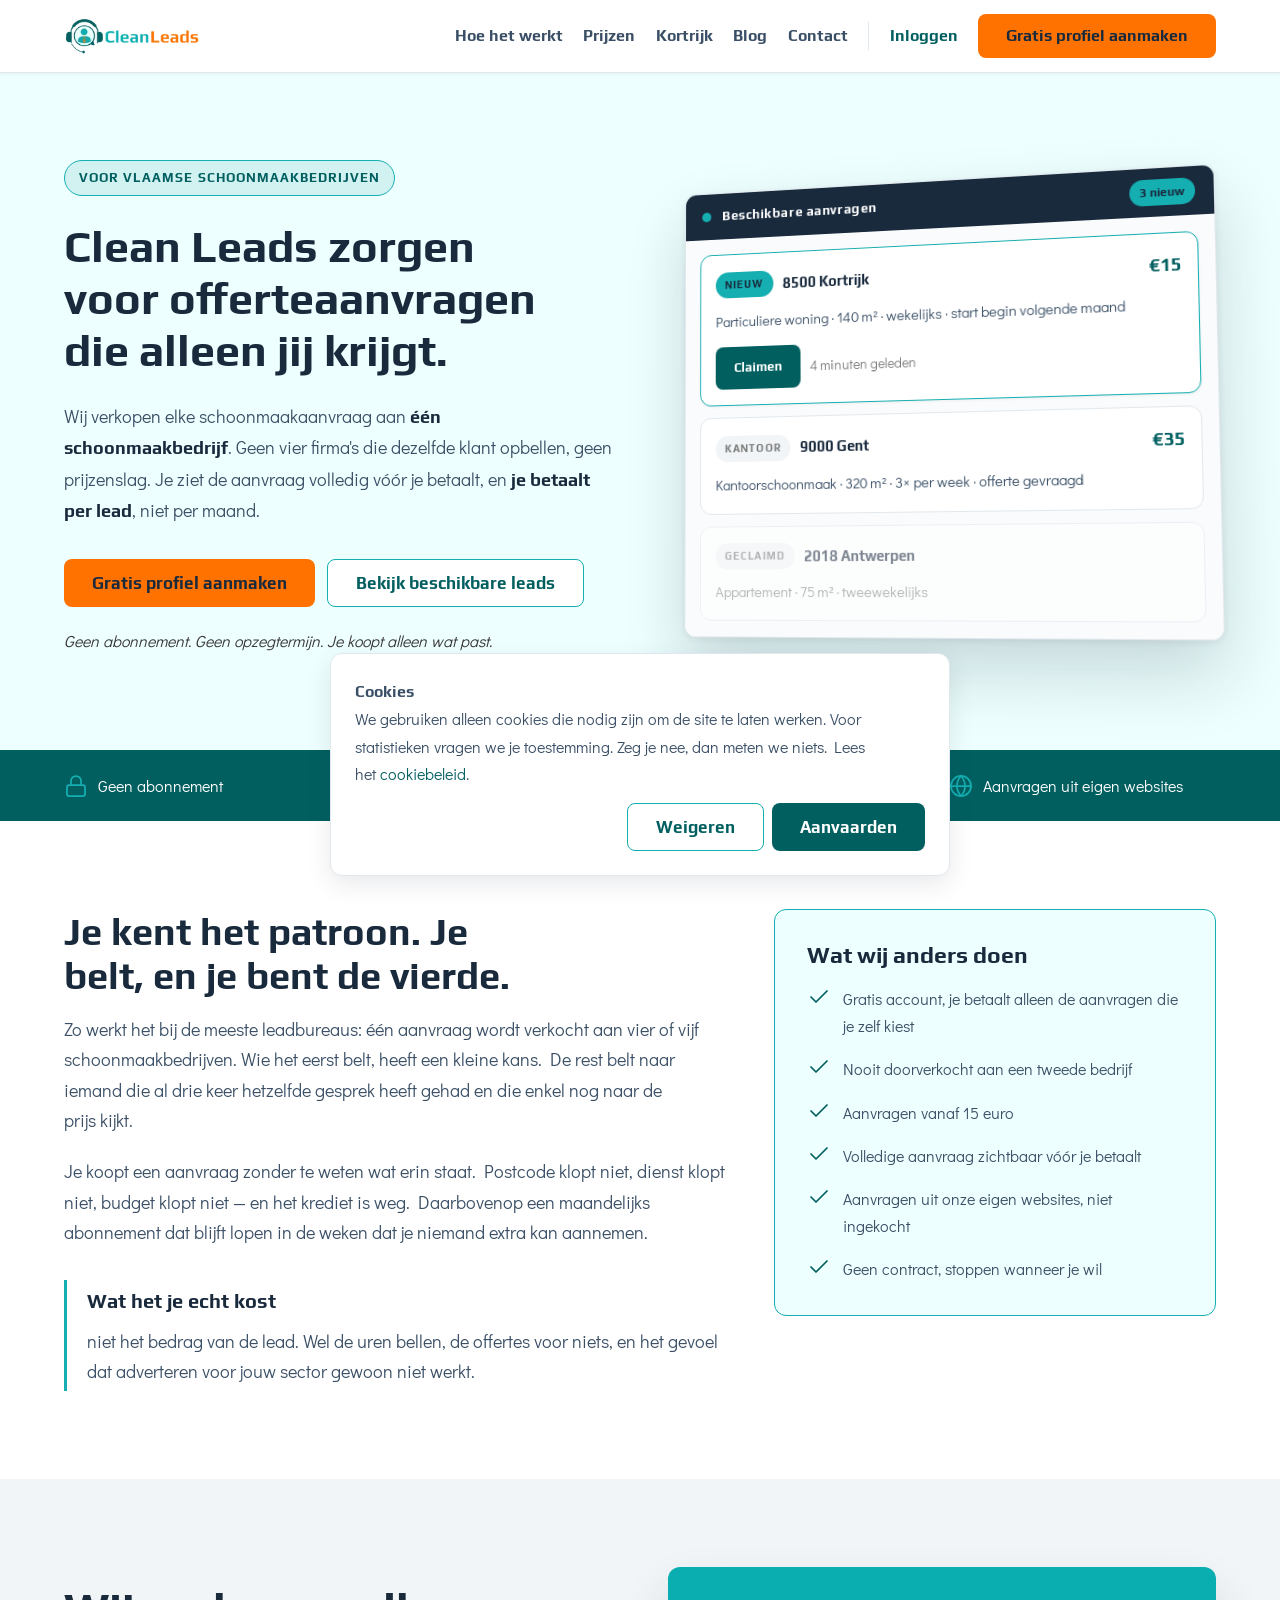
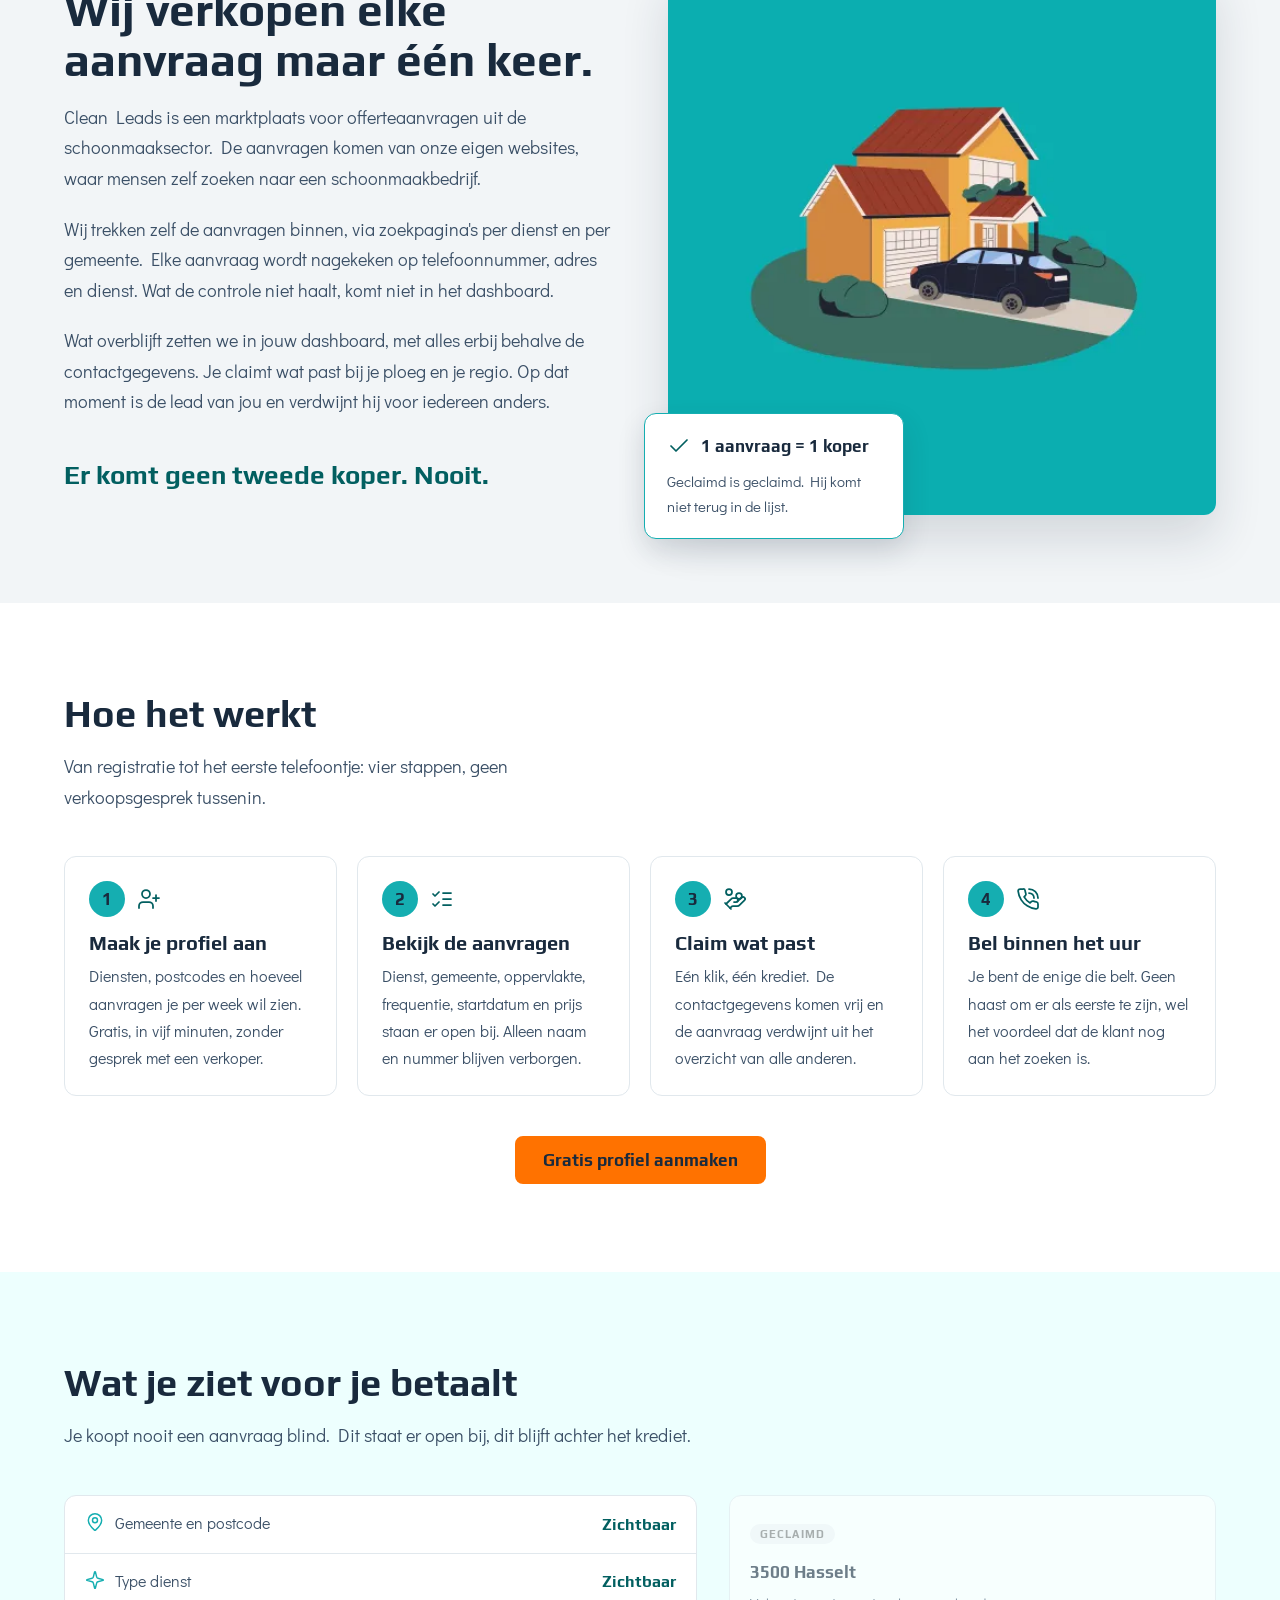
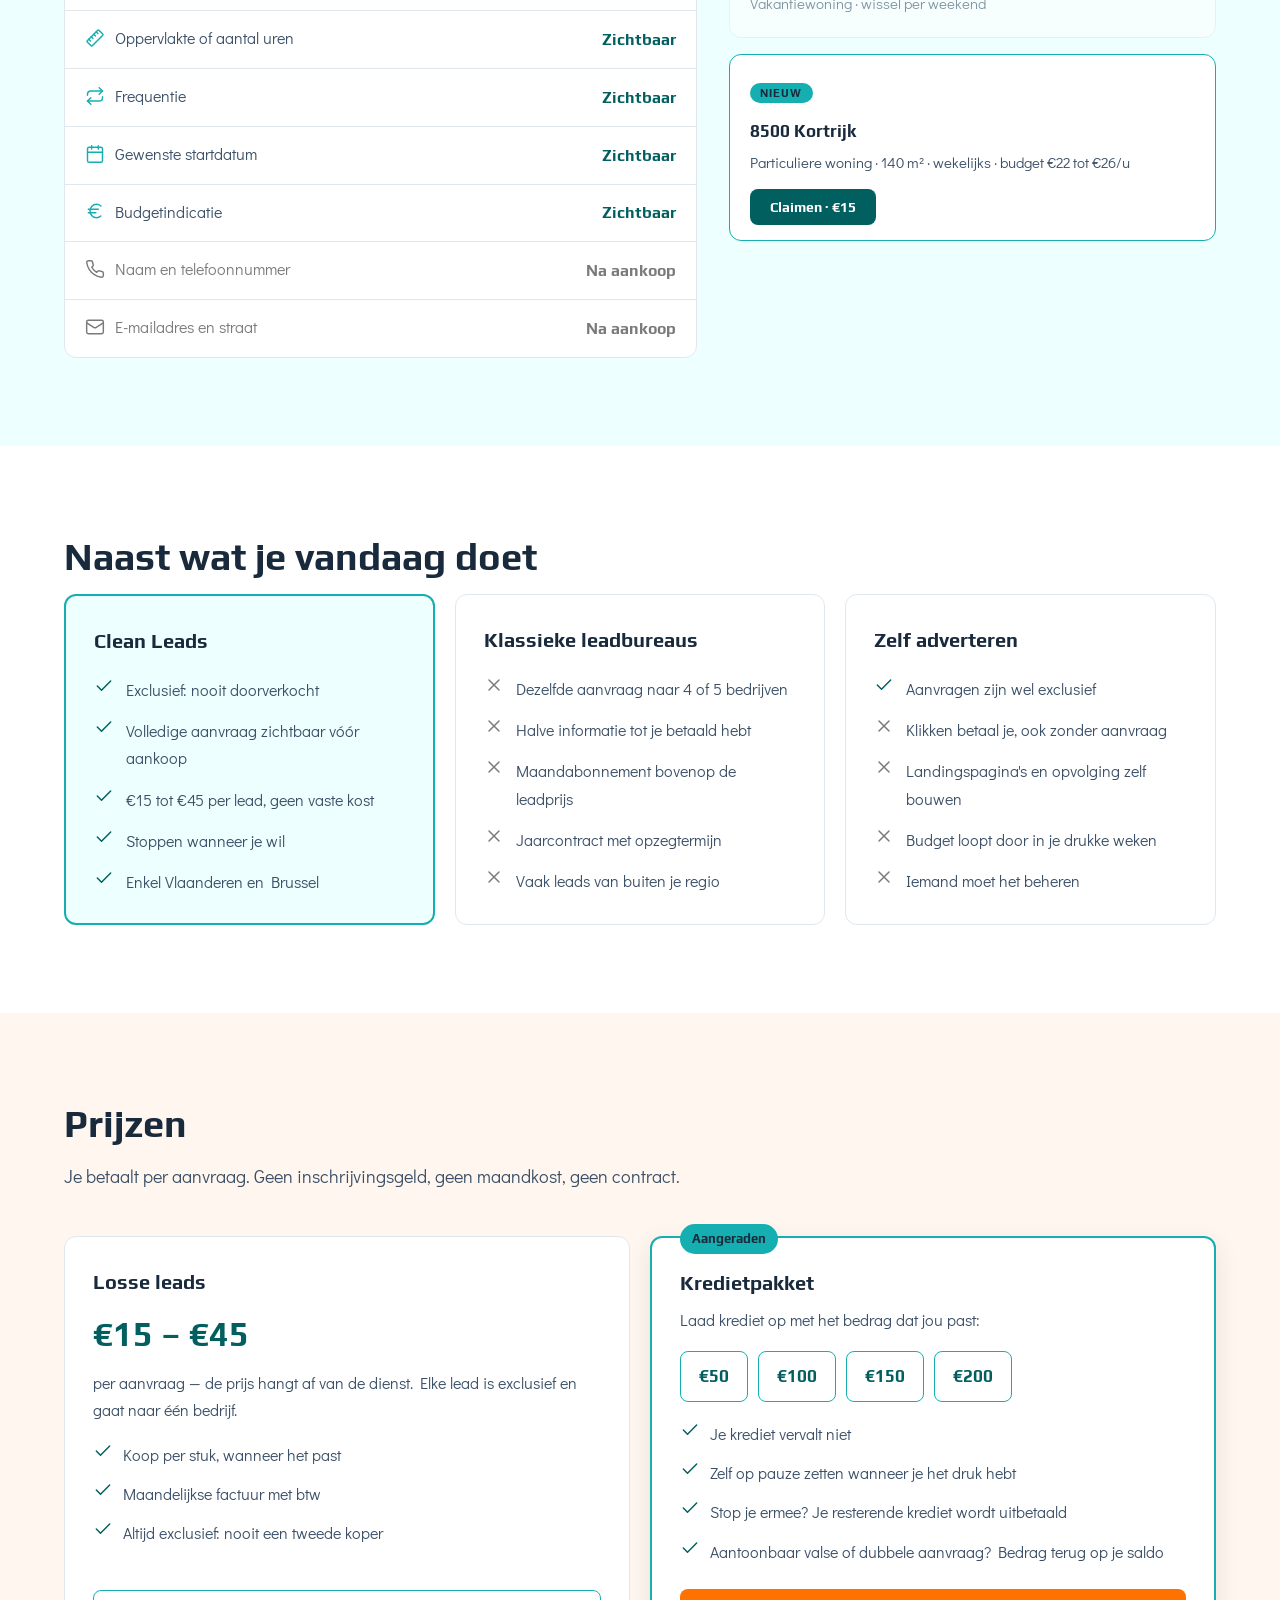
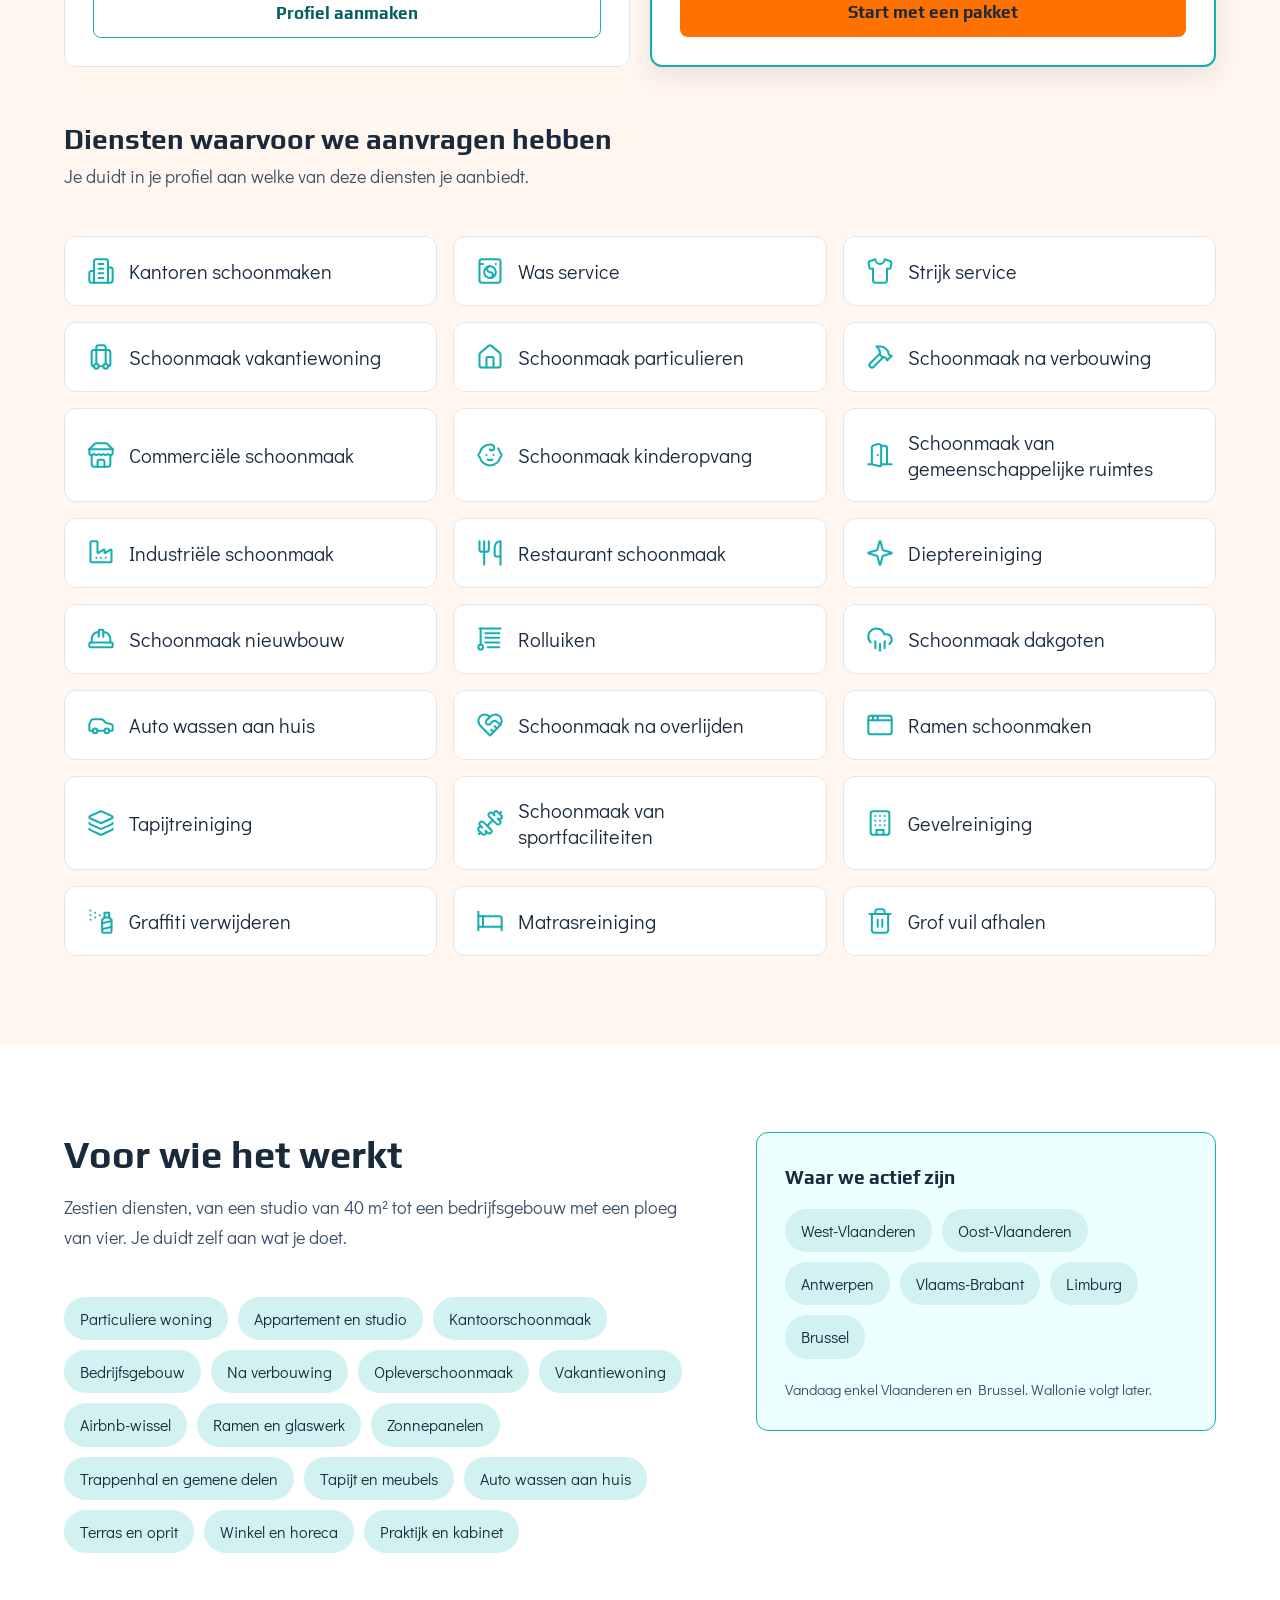
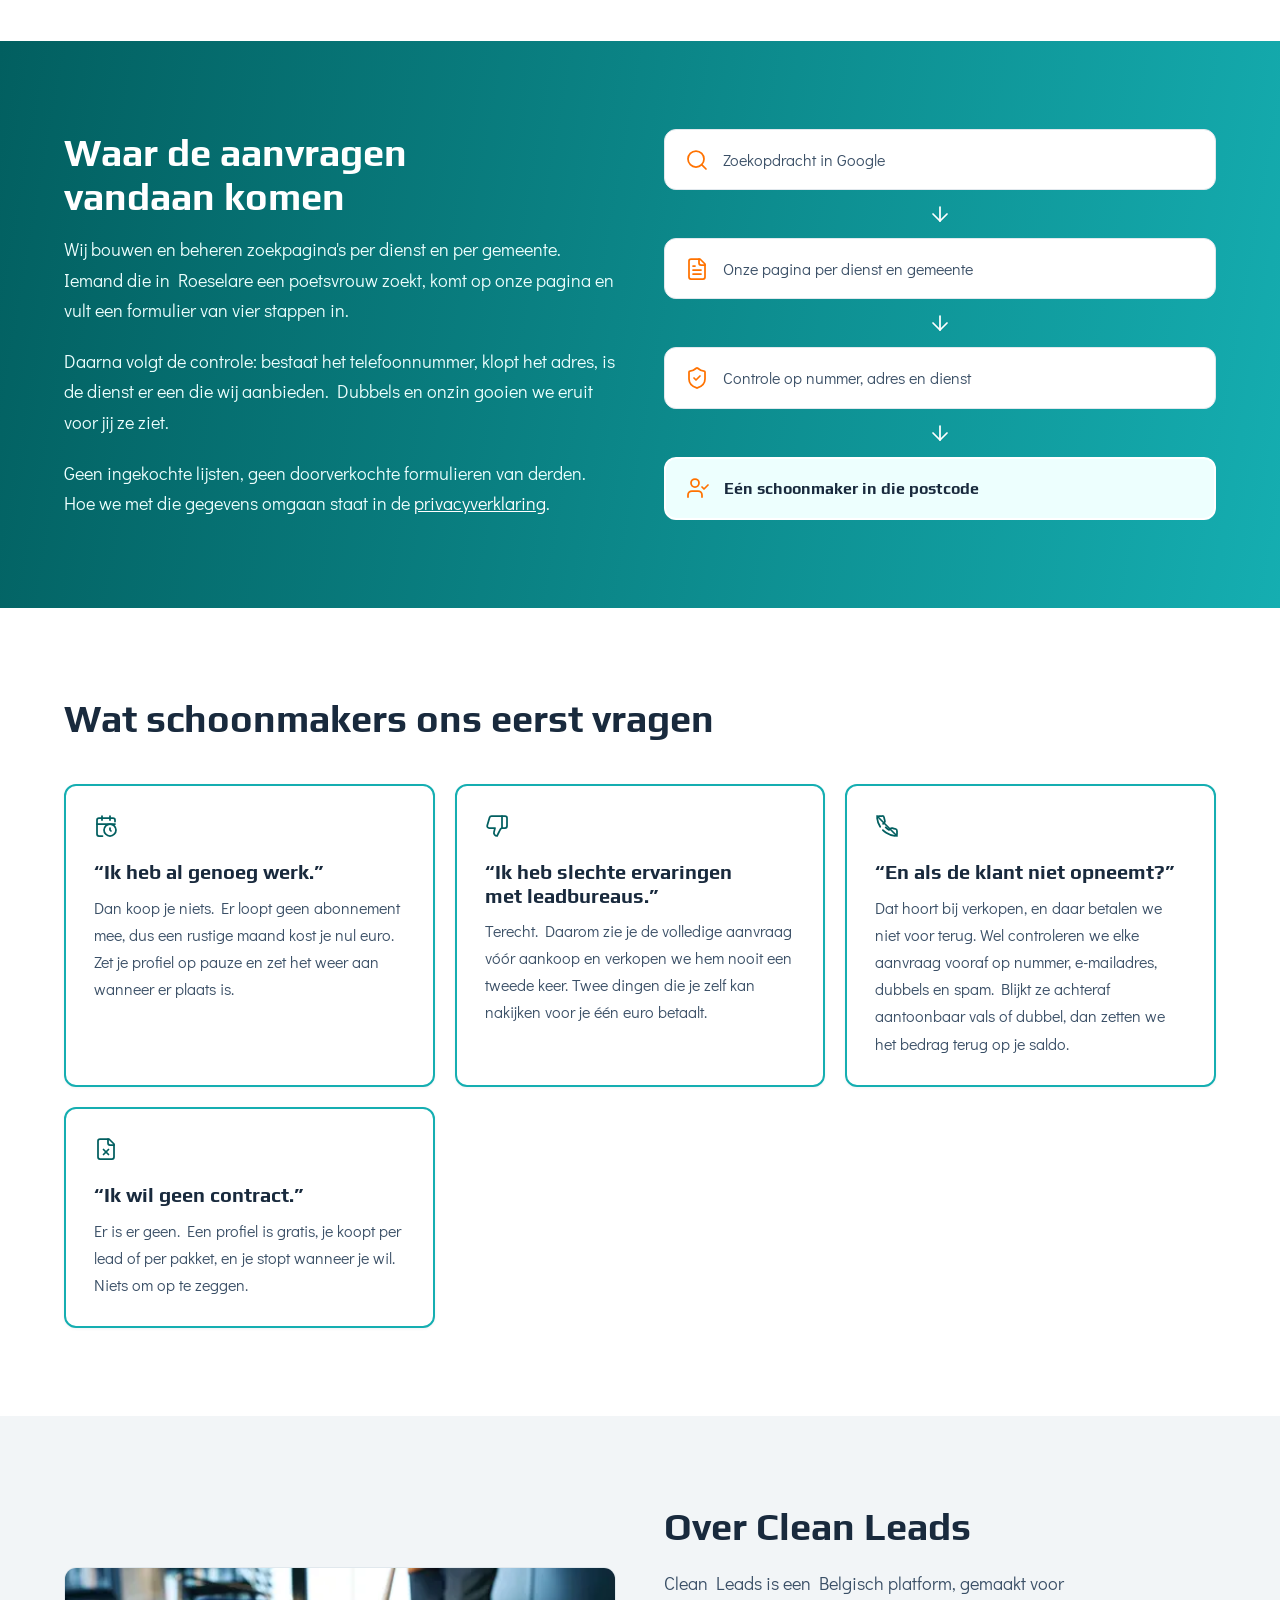
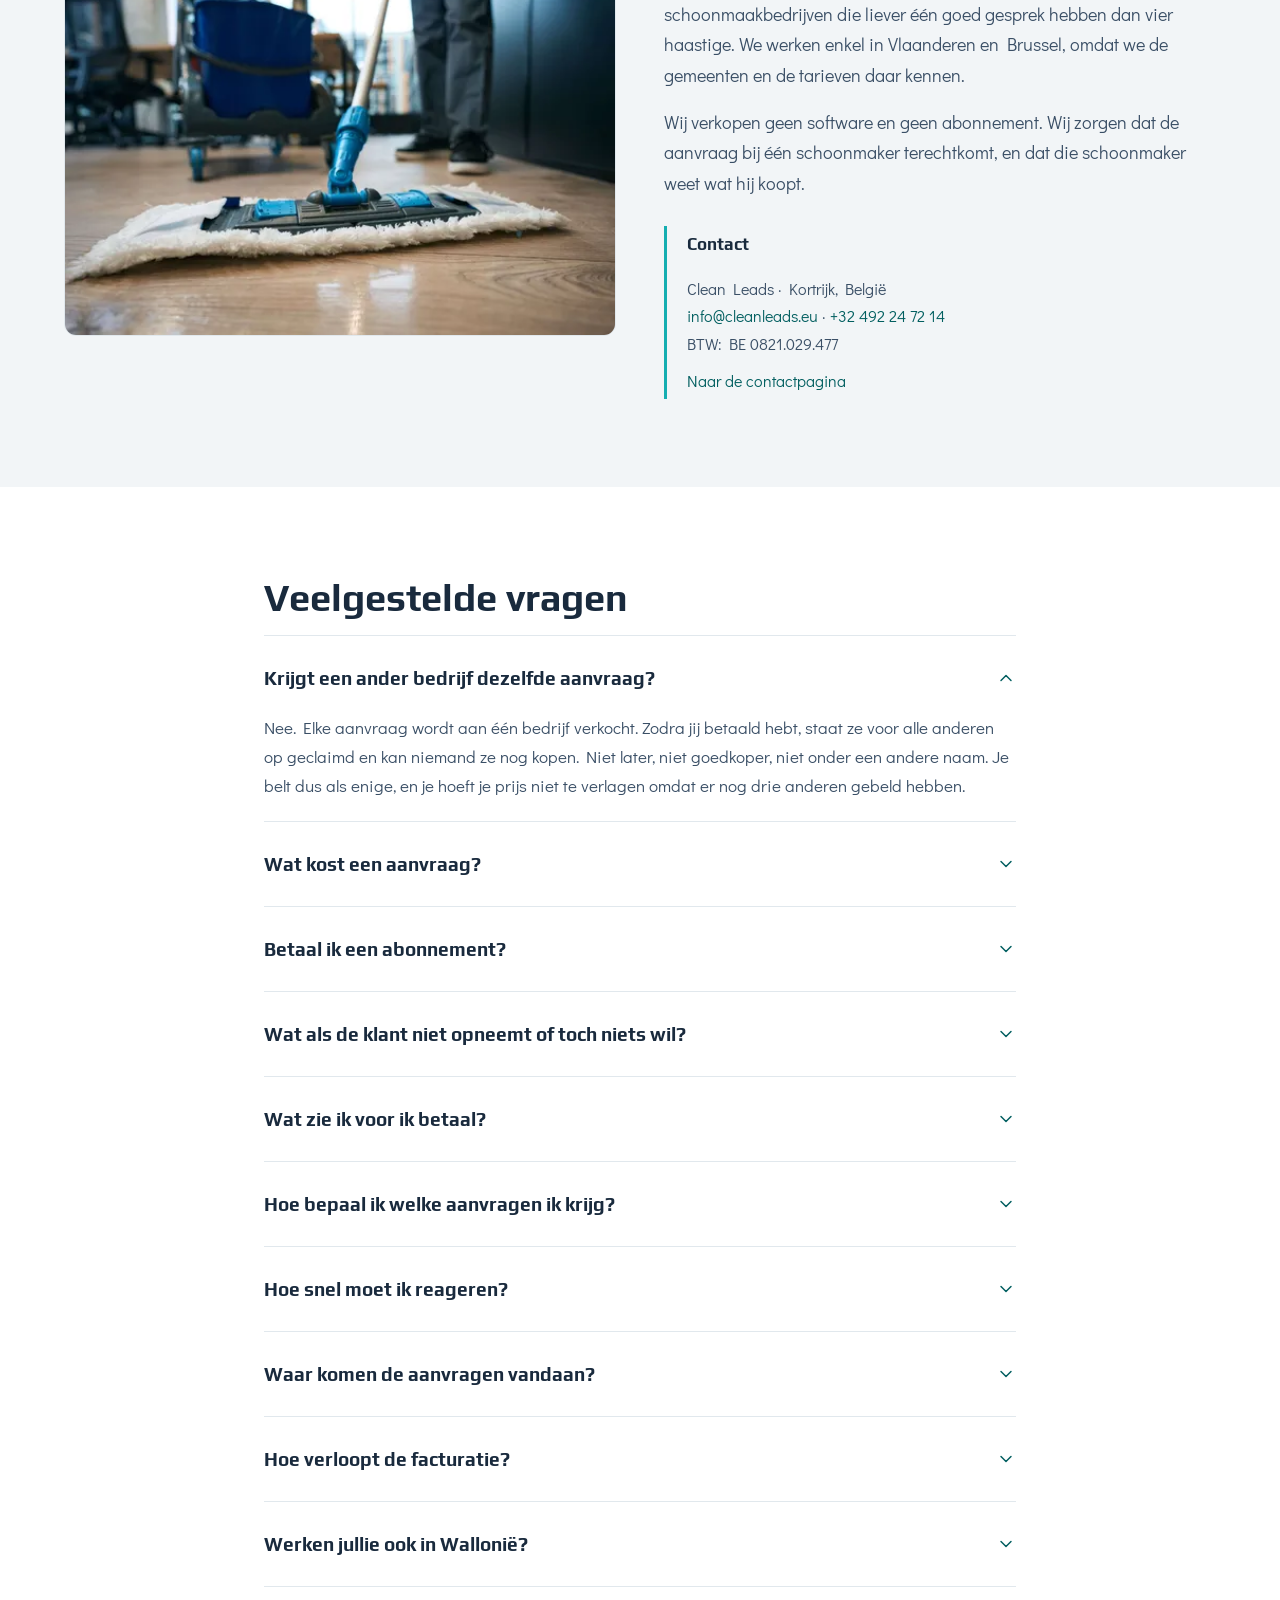
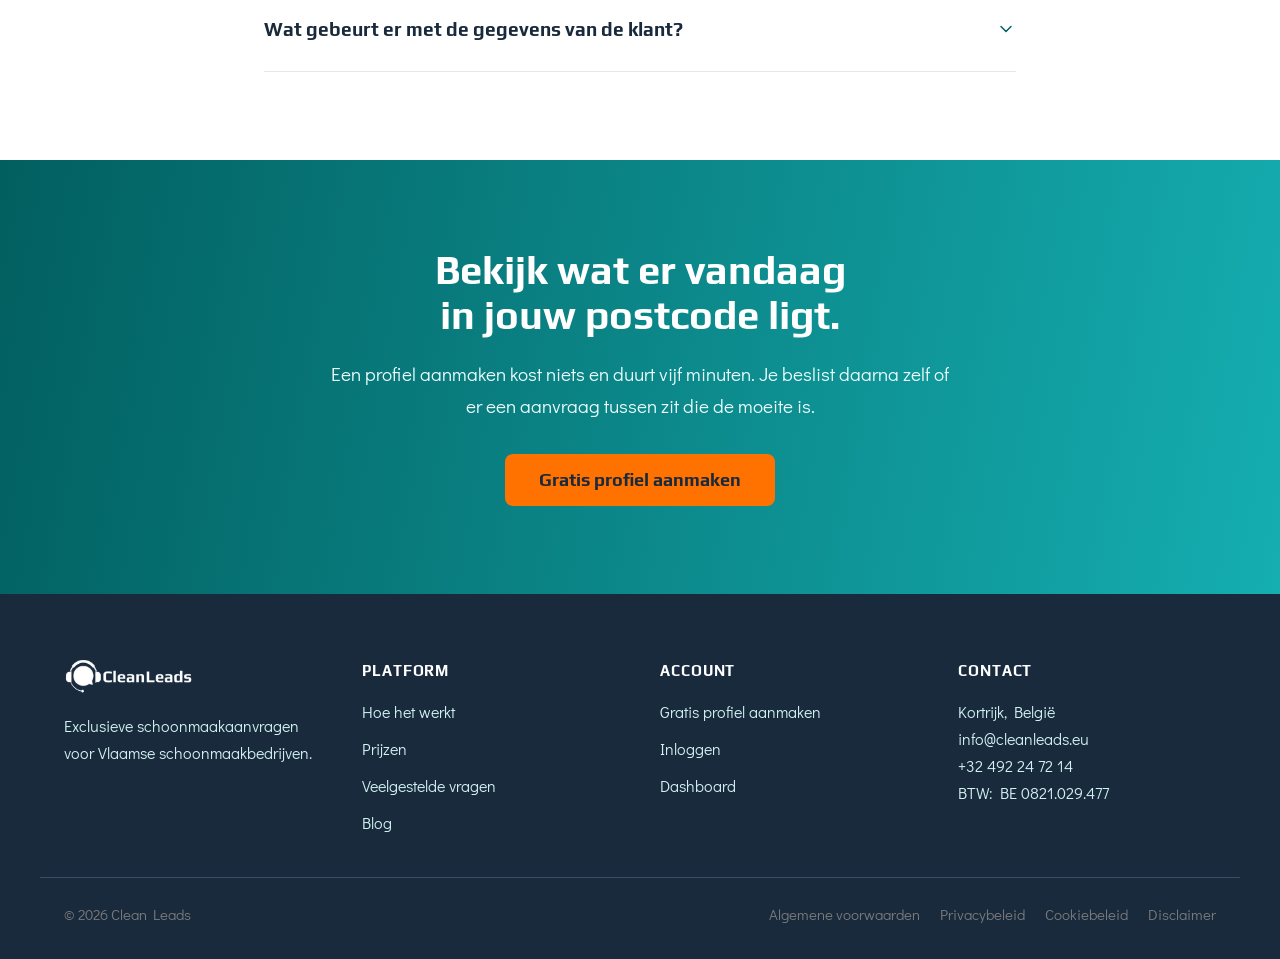
==== commit 54b4ff11: "Bouw: leadmailbox info@cleanleads.eu" ====
--- a/index.html
+++ b/index.html
@@ -1,11 +1,11 @@
-<!DOCTYPE html><html lang="nl-BE" data-astro-cid-sbfv7vrk> <head><meta charset="utf-8"><meta name="viewport" content="width=device-width, initial-scale=1"><title>Exclusieve schoonmaakleads voor Vlaamse schoonmaakbedrijven | Clean Leads</title><meta name="description" content="Elke offerteaanvraag gaat naar één schoonmaakbedrijf. Je ziet de aanvraag volledig vóór je betaalt, vanaf 15 euro. Geen abonnement, geen contract."><link rel="canonical" href="https://cleanleads.eu/"><meta name="robots" content="noindex, nofollow"><meta property="og:type" content="website"><meta property="og:site_name" content="Clean Leads"><meta property="og:locale" content="nl_BE"><meta property="og:title" content="Exclusieve schoonmaakleads voor Vlaamse schoonmaakbedrijven | Clean Leads"><meta property="og:description" content="Elke offerteaanvraag gaat naar één schoonmaakbedrijf. Je ziet de aanvraag volledig vóór je betaalt, vanaf 15 euro. Geen abonnement, geen contract."><meta property="og:url" content="https://cleanleads.eu/"><meta name="twitter:card" content="summary_large_image"><link rel="icon" href="/favicon.svg" type="image/svg+xml"><link rel="sitemap" href="/sitemap-index.xml"><link rel="preconnect" href="https://fonts.googleapis.com"><link rel="preconnect" href="https://fonts.gstatic.com" crossorigin><link rel="stylesheet" href="https://fonts.googleapis.com/css2?family=Play:wght@400;700&family=Didact+Gothic&display=swap"><script type="application/ld+json">{"@context":"https://schema.org","@type":"Organization","name":"Clean Leads","url":"https://cleanleads.eu/","email":"info@cleanleads.be","telephone":"+32492247214","vatID":"BE 0821.029.477","address":{"@type":"PostalAddress","addressLocality":"Kortrijk","addressCountry":"BE"},"areaServed":{"@type":"AdministrativeArea","name":"Vlaanderen en Brussel"}}</script><script type="application/ld+json">{"@context":"https://schema.org","@type":"Service","name":"Exclusieve schoonmaakleads","serviceType":"Leadgeneratie voor schoonmaakbedrijven","provider":{"@type":"Organization","name":"Clean Leads"},"areaServed":{"@type":"AdministrativeArea","name":"Vlaanderen en Brussel"},"offers":{"@type":"Offer","priceCurrency":"EUR","price":"15"}}</script><script type="application/ld+json">{"@context":"https://schema.org","@type":"FAQPage","mainEntity":[{"@type":"Question","name":"Krijgt een ander bedrijf dezelfde aanvraag?","acceptedAnswer":{"@type":"Answer","text":"Nee. Elke aanvraag wordt aan één bedrijf verkocht. Zodra jij betaald hebt, staat ze voor alle anderen op geclaimd en kan niemand ze nog kopen. Niet later, niet goedkoper, niet onder een andere naam. Je belt dus als enige, en je hoeft je prijs niet te verlagen omdat er nog drie anderen gebeld hebben."}},{"@type":"Question","name":"Wat kost een aanvraag?","acceptedAnswer":{"@type":"Answer","text":"Vanaf 15 euro. De prijs hangt af van het soort aanvraag. Een eenmalige particuliere schoonmaak kost 15 euro, een vakantiewoning 25 euro, een terugkerend kantoorcontract 35 euro en een schoonmaak na renovatie 45 euro. De prijs staat altijd op de aanvraag zelf. Je weet dus vooraf wat het kost en je beslist zelf of het je dat waard is."}},{"@type":"Question","name":"Betaal ik een abonnement?","acceptedAnswer":{"@type":"Answer","text":"Nee. Een profiel is gratis en blijft gratis. Er is geen maandbedrag, geen minimumafname en geen opzegtermijn. Claim je een maand niets, dan betaal je die maand niets. Je stopt wanneer je wil, en heb je nog credits staan, dan krijg je je ongebruikte saldo terug."}},{"@type":"Question","name":"Wat als de klant niet opneemt of toch niets wil?","acceptedAnswer":{"@type":"Answer","text":"Dat gebeurt in elk verkoopgesprek, en daar geven we geen geld voor terug. Wel doen we er vooraf alles aan. Elke aanvraag wordt gecontroleerd voor ze online komt: bestaat het telefoonnummer, bestaat het e-mailadres, is het geen dubbele aanvraag, staat er geen spam in de tekst. Blijkt een aanvraag achteraf toch aantoonbaar vals of dubbel, dan zetten we het bedrag terug op je saldo."}},{"@type":"Question","name":"Wat zie ik voor ik betaal?","acceptedAnswer":{"@type":"Answer","text":"Alles wat je nodig hebt om te beslissen: de dienst, het soort pand, de oppervlakte, of het eenmalig of terugkerend is, de gemeente, de afstand tot jou, wanneer het moet gebeuren en de prijs. Niet de naam, het adres of het telefoonnummer. Die verschijnen op het moment dat je claimt. Zo koop je nooit blind, en tegelijk blijft de aanvraag beschermd tot ze verkocht is."}},{"@type":"Question","name":"Hoe bepaal ik welke aanvragen ik krijg?","acceptedAnswer":{"@type":"Answer","text":"Je vinkt in je profiel aan welke diensten je doet, en je zet een straal in kilometer rond je vestiging. Alleen aanvragen die aan allebei voldoen, komen bij jou terecht. Rijd je niet verder dan 30 kilometer, dan krijg je ook niets van verder. Je past dat op elk moment zelf aan."}}]}</script><link rel="stylesheet" href="/_astro/cookiebeleid.CSggxvgJ.css">
+<!DOCTYPE html><html lang="nl-BE" data-astro-cid-sbfv7vrk> <head><meta charset="utf-8"><meta name="viewport" content="width=device-width, initial-scale=1"><title>Exclusieve schoonmaakleads voor Vlaamse schoonmaakbedrijven | Clean Leads</title><meta name="description" content="Elke offerteaanvraag gaat naar één schoonmaakbedrijf. Je ziet de aanvraag volledig vóór je betaalt, vanaf 15 euro. Geen abonnement, geen contract."><link rel="canonical" href="https://cleanleads.eu/"><meta name="robots" content="noindex, nofollow"><meta property="og:type" content="website"><meta property="og:site_name" content="Clean Leads"><meta property="og:locale" content="nl_BE"><meta property="og:title" content="Exclusieve schoonmaakleads voor Vlaamse schoonmaakbedrijven | Clean Leads"><meta property="og:description" content="Elke offerteaanvraag gaat naar één schoonmaakbedrijf. Je ziet de aanvraag volledig vóór je betaalt, vanaf 15 euro. Geen abonnement, geen contract."><meta property="og:url" content="https://cleanleads.eu/"><meta name="twitter:card" content="summary_large_image"><link rel="icon" href="/favicon.svg" type="image/svg+xml"><link rel="sitemap" href="/sitemap-index.xml"><link rel="preconnect" href="https://fonts.googleapis.com"><link rel="preconnect" href="https://fonts.gstatic.com" crossorigin><link rel="stylesheet" href="https://fonts.googleapis.com/css2?family=Play:wght@400;700&family=Didact+Gothic&display=swap"><script type="application/ld+json">{"@context":"https://schema.org","@type":"Organization","name":"Clean Leads","url":"https://cleanleads.eu/","email":"info@cleanleads.eu","telephone":"+32492247214","vatID":"BE 0821.029.477","address":{"@type":"PostalAddress","addressLocality":"Kortrijk","addressCountry":"BE"},"areaServed":{"@type":"AdministrativeArea","name":"Vlaanderen en Brussel"}}</script><script type="application/ld+json">{"@context":"https://schema.org","@type":"Service","name":"Exclusieve schoonmaakleads","serviceType":"Leadgeneratie voor schoonmaakbedrijven","provider":{"@type":"Organization","name":"Clean Leads"},"areaServed":{"@type":"AdministrativeArea","name":"Vlaanderen en Brussel"},"offers":{"@type":"Offer","priceCurrency":"EUR","price":"15"}}</script><script type="application/ld+json">{"@context":"https://schema.org","@type":"FAQPage","mainEntity":[{"@type":"Question","name":"Krijgt een ander bedrijf dezelfde aanvraag?","acceptedAnswer":{"@type":"Answer","text":"Nee. Elke aanvraag wordt aan één bedrijf verkocht. Zodra jij betaald hebt, staat ze voor alle anderen op geclaimd en kan niemand ze nog kopen. Niet later, niet goedkoper, niet onder een andere naam. Je belt dus als enige, en je hoeft je prijs niet te verlagen omdat er nog drie anderen gebeld hebben."}},{"@type":"Question","name":"Wat kost een aanvraag?","acceptedAnswer":{"@type":"Answer","text":"Vanaf 15 euro. De prijs hangt af van het soort aanvraag. Een eenmalige particuliere schoonmaak kost 15 euro, een vakantiewoning 25 euro, een terugkerend kantoorcontract 35 euro en een schoonmaak na renovatie 45 euro. De prijs staat altijd op de aanvraag zelf. Je weet dus vooraf wat het kost en je beslist zelf of het je dat waard is."}},{"@type":"Question","name":"Betaal ik een abonnement?","acceptedAnswer":{"@type":"Answer","text":"Nee. Een profiel is gratis en blijft gratis. Er is geen maandbedrag, geen minimumafname en geen opzegtermijn. Claim je een maand niets, dan betaal je die maand niets. Je stopt wanneer je wil, en heb je nog credits staan, dan krijg je je ongebruikte saldo terug."}},{"@type":"Question","name":"Wat als de klant niet opneemt of toch niets wil?","acceptedAnswer":{"@type":"Answer","text":"Dat gebeurt in elk verkoopgesprek, en daar geven we geen geld voor terug. Wel doen we er vooraf alles aan. Elke aanvraag wordt gecontroleerd voor ze online komt: bestaat het telefoonnummer, bestaat het e-mailadres, is het geen dubbele aanvraag, staat er geen spam in de tekst. Blijkt een aanvraag achteraf toch aantoonbaar vals of dubbel, dan zetten we het bedrag terug op je saldo."}},{"@type":"Question","name":"Wat zie ik voor ik betaal?","acceptedAnswer":{"@type":"Answer","text":"Alles wat je nodig hebt om te beslissen: de dienst, het soort pand, de oppervlakte, of het eenmalig of terugkerend is, de gemeente, de afstand tot jou, wanneer het moet gebeuren en de prijs. Niet de naam, het adres of het telefoonnummer. Die verschijnen op het moment dat je claimt. Zo koop je nooit blind, en tegelijk blijft de aanvraag beschermd tot ze verkocht is."}},{"@type":"Question","name":"Hoe bepaal ik welke aanvragen ik krijg?","acceptedAnswer":{"@type":"Answer","text":"Je vinkt in je profiel aan welke diensten je doet, en je zet een straal in kilometer rond je vestiging. Alleen aanvragen die aan allebei voldoen, komen bij jou terecht. Rijd je niet verder dan 30 kilometer, dan krijg je ook niets van verder. Je past dat op elk moment zelf aan."}}]}</script><link rel="stylesheet" href="/_astro/cookiebeleid.CSggxvgJ.css">
 <link rel="stylesheet" href="/_astro/index.D0RJvZv1.css"></head> <body class="heeft-balk" data-astro-cid-sbfv7vrk> <a class="overslaan" href="#inhoud" data-astro-cid-sbfv7vrk>Naar de inhoud</a> <header class="kop" data-astro-cid-3ef6ksr2> <div class="omhulsel kop-binnen" data-astro-cid-3ef6ksr2> <a href="/" class="merk" aria-label="Clean Leads, naar de startpagina" data-astro-cid-3ef6ksr2> <img src="/_astro/logo-cleanleads.z0na8-ZU_2vH8Q3.webp" srcset="/_astro/logo-cleanleads.z0na8-ZU_1lVQsi.webp 200w, /_astro/logo-cleanleads.z0na8-ZU_ZtH8X0.webp 400w" alt="Clean Leads" sizes="200px" loading="eager" data-astro-cid-3ef6ksr2="true" decoding="async" fetchpriority="auto" width="408" height="115"> </a> <a href="https://app.cleanleads.eu/registreren" class="knop knop-primair kop-knop-mobiel" data-astro-cid-3ef6ksr2>Gratis profiel</a> <input type="checkbox" id="menu-schakelaar" class="menu-schakelaar" hidden data-astro-cid-3ef6ksr2> <label for="menu-schakelaar" class="hamburger" data-astro-cid-3ef6ksr2> <span class="sr-only" data-astro-cid-3ef6ksr2>Menu openen of sluiten</span> <span class="hamburger-streep" aria-hidden="true" data-astro-cid-3ef6ksr2></span> </label> <nav class="nav" aria-label="Hoofdmenu" data-astro-cid-3ef6ksr2> <a href="/#hoe-het-werkt" data-astro-cid-3ef6ksr2>Hoe het werkt</a> <a href="/#prijzen" data-astro-cid-3ef6ksr2>Prijzen</a> <a href="/kortrijk" data-astro-cid-3ef6ksr2>Kortrijk</a> <a href="/blog" data-astro-cid-3ef6ksr2>Blog</a> <a href="/contact" data-astro-cid-3ef6ksr2>Contact</a> <a href="https://app.cleanleads.eu/inloggen" class="nav-inloggen" data-astro-cid-3ef6ksr2>Inloggen</a> <a href="https://app.cleanleads.eu/registreren" class="knop knop-primair nav-knop" data-astro-cid-3ef6ksr2>Gratis profiel aanmaken</a> </nav> </div> </header>  <main id="inhoud" data-astro-cid-sbfv7vrk>  <section class="hero" data-astro-cid-j7pv25f6> <div class="omhulsel hero-raster" data-astro-cid-j7pv25f6> <div class="hero-tekst" data-astro-cid-j7pv25f6> <span class="pil" data-astro-cid-j7pv25f6>Voor Vlaamse schoonmaakbedrijven</span> <h1 data-astro-cid-j7pv25f6>Clean Leads zorgen voor offerteaanvragen die alleen jij krijgt.</h1> <p class="lead" data-astro-cid-j7pv25f6>
 Wij verkopen elke schoonmaakaanvraag aan <strong data-astro-cid-j7pv25f6>één schoonmaakbedrijf</strong>. Geen
           vier firma's die dezelfde klant opbellen, geen prijzenslag. Je ziet de aanvraag volledig
           vóór je betaalt, en <strong data-astro-cid-j7pv25f6>je betaalt per lead</strong>, niet per maand.
-</p> <div class="hero-knoppen" data-astro-cid-j7pv25f6> <a href="https://app.cleanleads.eu/registreren" class="knop knop-primair" data-astro-cid-j7pv25f6>Gratis profiel aanmaken</a> <a href="https://app.cleanleads.eu/inloggen" class="knop knop-outline" data-astro-cid-j7pv25f6>Bekijk beschikbare leads</a> </div> <p class="hero-noot" data-astro-cid-j7pv25f6>Geen abonnement. Geen opzegtermijn. Je koopt alleen wat past.</p> </div> <div class="hero-beeld" data-astro-cid-j7pv25f6> <div class="venster" data-astro-cid-j7pv25f6> <div class="venster-balk" data-astro-cid-j7pv25f6> <span class="stip" aria-hidden="true" data-astro-cid-j7pv25f6></span> <span class="venster-titel" data-astro-cid-j7pv25f6>Beschikbare aanvragen</span> <span class="teller" data-astro-cid-j7pv25f6>3 nieuw</span> </div> <div class="venster-lijst" data-astro-cid-j7pv25f6> <div class="lk lk-nieuw" data-astro-cid-j7pv25f6> <div class="lk-rij" data-astro-cid-j7pv25f6><span class="pil-teal" data-astro-cid-j7pv25f6>Nieuw</span><span class="plaats" data-astro-cid-j7pv25f6>8500 Kortrijk</span><span class="bedrag" data-astro-cid-j7pv25f6>&euro;15</span></div> <p data-astro-cid-j7pv25f6>Particuliere woning &middot; 140 m&sup2; &middot; wekelijks &middot; start begin volgende maand</p> <div class="lk-actie" data-astro-cid-j7pv25f6><span class="claim" data-astro-cid-j7pv25f6>Claimen</span><span class="tijd" data-astro-cid-j7pv25f6>4 minuten geleden</span></div> </div> <div class="lk" data-astro-cid-j7pv25f6> <div class="lk-rij" data-astro-cid-j7pv25f6><span class="pil-grijs" data-astro-cid-j7pv25f6>Kantoor</span><span class="plaats" data-astro-cid-j7pv25f6>9000 Gent</span><span class="bedrag" data-astro-cid-j7pv25f6>&euro;35</span></div> <p data-astro-cid-j7pv25f6>Kantoorschoonmaak &middot; 320 m&sup2; &middot; 3&times; per week &middot; offerte gevraagd</p> </div> <div class="lk lk-weg" data-astro-cid-j7pv25f6> <div class="lk-rij" data-astro-cid-j7pv25f6><span class="pil-grijs" data-astro-cid-j7pv25f6>Geclaimd</span><span class="plaats" data-astro-cid-j7pv25f6>2018 Antwerpen</span></div> <p class="dof" data-astro-cid-j7pv25f6>Appartement &middot; 75 m&sup2; &middot; tweewekelijks</p> </div> </div> </div> </div> </div> </section> <section class="balk" data-astro-cid-j7pv25f6> <div class="omhulsel balk-rij" data-astro-cid-j7pv25f6> <div data-astro-cid-j7pv25f6><svg xmlns="http://www.w3.org/2000/svg" width="24" height="24" viewBox="0 0 24 24" fill="none" stroke="currentColor" stroke-width="1.75" stroke-linecap="round" stroke-linejoin="round" aria-hidden="true" focusable="false" class="balk-icoon"><rect width="18" height="11" x="3" y="11" rx="2"/><path d="M7 11V7a5 5 0 0 1 10 0v4"/></svg><span data-astro-cid-j7pv25f6>Geen abonnement</span></div> <div data-astro-cid-j7pv25f6><svg xmlns="http://www.w3.org/2000/svg" width="24" height="24" viewBox="0 0 24 24" fill="none" stroke="currentColor" stroke-width="1.75" stroke-linecap="round" stroke-linejoin="round" aria-hidden="true" focusable="false" class="balk-icoon"><path d="M2.062 12.348a1 1 0 0 1 0-.696 10.75 10.75 0 0 1 19.876 0 1 1 0 0 1 0 .696 10.75 10.75 0 0 1-19.876 0"/><circle cx="12" cy="12" r="3"/></svg><span data-astro-cid-j7pv25f6>Volledig zichtbaar vóór aankoop</span></div> <div data-astro-cid-j7pv25f6><svg xmlns="http://www.w3.org/2000/svg" width="24" height="24" viewBox="0 0 24 24" fill="none" stroke="currentColor" stroke-width="1.75" stroke-linecap="round" stroke-linejoin="round" aria-hidden="true" focusable="false" class="balk-icoon"><path d="M19 7V4a1 1 0 0 0-1-1H5a2 2 0 0 0 0 4h15a1 1 0 0 1 1 1v4h-3a2 2 0 0 0 0 4h3a1 1 0 0 0 1-1v-2a1 1 0 0 0-1-1"/><path d="M3 5v14a2 2 0 0 0 2 2h15a1 1 0 0 0 1-1v-4"/></svg><span data-astro-cid-j7pv25f6>Per lead, geen abonnement</span></div> <div data-astro-cid-j7pv25f6><svg xmlns="http://www.w3.org/2000/svg" width="24" height="24" viewBox="0 0 24 24" fill="none" stroke="currentColor" stroke-width="1.75" stroke-linecap="round" stroke-linejoin="round" aria-hidden="true" focusable="false" class="balk-icoon"><circle cx="12" cy="12" r="10"/><path d="M12 2a14.5 14.5 0 0 0 0 20 14.5 14.5 0 0 0 0-20"/><path d="M2 12h20"/></svg><span data-astro-cid-j7pv25f6>Aanvragen uit eigen websites</span></div> </div> </section> <section class="sectie" data-astro-cid-j7pv25f6> <div class="omhulsel probleem" data-astro-cid-j7pv25f6> <div data-astro-cid-j7pv25f6> <h2 data-astro-cid-j7pv25f6>Je kent het patroon. Je belt, en je bent de vierde.</h2> <p data-astro-cid-j7pv25f6>Zo werkt het bij de meeste leadbureaus: één aanvraag wordt verkocht aan vier of vijf schoonmaakbedrijven. Wie het eerst belt, heeft een kleine kans. De rest belt naar iemand die al drie keer hetzelfde gesprek heeft gehad en die enkel nog naar de prijs kijkt.</p> <p data-astro-cid-j7pv25f6>Je koopt een aanvraag zonder te weten wat erin staat. Postcode klopt niet, dienst klopt niet, budget klopt niet — en het krediet is weg. Daarbovenop een maandelijks abonnement dat blijft lopen in de weken dat je niemand extra kan aannemen.</p> <div class="kost" data-astro-cid-j7pv25f6> <p class="kost-kop" data-astro-cid-j7pv25f6>Wat het je echt kost</p> <p data-astro-cid-j7pv25f6>niet het bedrag van de lead. Wel de uren bellen, de offertes voor niets, en het gevoel dat adverteren voor jouw sector gewoon niet werkt.</p> </div> </div> <div class="anders" data-astro-cid-j7pv25f6> <h3 data-astro-cid-j7pv25f6>Wat wij anders doen</h3> <ul data-astro-cid-j7pv25f6><li data-astro-cid-j7pv25f6><svg xmlns="http://www.w3.org/2000/svg" width="24" height="24" viewBox="0 0 24 24" fill="none" stroke="currentColor" stroke-width="1.75" stroke-linecap="round" stroke-linejoin="round" aria-hidden="true" focusable="false" class="vink-donker"><path d="M20 6 9 17l-5-5"/></svg>Gratis account, je betaalt alleen de aanvragen die je zelf kiest</li><li data-astro-cid-j7pv25f6><svg xmlns="http://www.w3.org/2000/svg" width="24" height="24" viewBox="0 0 24 24" fill="none" stroke="currentColor" stroke-width="1.75" stroke-linecap="round" stroke-linejoin="round" aria-hidden="true" focusable="false" class="vink-donker"><path d="M20 6 9 17l-5-5"/></svg>Nooit doorverkocht aan een tweede bedrijf</li><li data-astro-cid-j7pv25f6><svg xmlns="http://www.w3.org/2000/svg" width="24" height="24" viewBox="0 0 24 24" fill="none" stroke="currentColor" stroke-width="1.75" stroke-linecap="round" stroke-linejoin="round" aria-hidden="true" focusable="false" class="vink-donker"><path d="M20 6 9 17l-5-5"/></svg>Aanvragen vanaf 15 euro</li><li data-astro-cid-j7pv25f6><svg xmlns="http://www.w3.org/2000/svg" width="24" height="24" viewBox="0 0 24 24" fill="none" stroke="currentColor" stroke-width="1.75" stroke-linecap="round" stroke-linejoin="round" aria-hidden="true" focusable="false" class="vink-donker"><path d="M20 6 9 17l-5-5"/></svg>Volledige aanvraag zichtbaar vóór je betaalt</li><li data-astro-cid-j7pv25f6><svg xmlns="http://www.w3.org/2000/svg" width="24" height="24" viewBox="0 0 24 24" fill="none" stroke="currentColor" stroke-width="1.75" stroke-linecap="round" stroke-linejoin="round" aria-hidden="true" focusable="false" class="vink-donker"><path d="M20 6 9 17l-5-5"/></svg>Aanvragen uit onze eigen websites, niet ingekocht</li><li data-astro-cid-j7pv25f6><svg xmlns="http://www.w3.org/2000/svg" width="24" height="24" viewBox="0 0 24 24" fill="none" stroke="currentColor" stroke-width="1.75" stroke-linecap="round" stroke-linejoin="round" aria-hidden="true" focusable="false" class="vink-donker"><path d="M20 6 9 17l-5-5"/></svg>Geen contract, stoppen wanneer je wil</li></ul> </div> </div> </section> <section class="sectie sectie-grijs" data-astro-cid-j7pv25f6> <div class="omhulsel oplossing" data-astro-cid-j7pv25f6> <div data-astro-cid-j7pv25f6> <h2 class="groot" data-astro-cid-j7pv25f6>Wij verkopen elke aanvraag maar één keer.</h2> <p data-astro-cid-j7pv25f6>Clean Leads is een marktplaats voor offerteaanvragen uit de schoonmaaksector. De aanvragen komen van onze eigen websites, waar mensen zelf zoeken naar een schoonmaakbedrijf.</p> <p data-astro-cid-j7pv25f6>Wij trekken zelf de aanvragen binnen, via zoekpagina's per dienst en per gemeente. Elke aanvraag wordt nagekeken op telefoonnummer, adres en dienst. Wat de controle niet haalt, komt niet in het dashboard.</p> <p data-astro-cid-j7pv25f6>Wat overblijft zetten we in jouw dashboard, met alles erbij behalve de contactgegevens. Je claimt wat past bij je ploeg en je regio. Op dat moment is de lead van jou en verdwijnt hij voor iedereen anders.</p> <p class="knaller" data-astro-cid-j7pv25f6>Er komt geen tweede koper. Nooit.</p> </div> <div class="beeld-blok" data-astro-cid-j7pv25f6> <img src="/_astro/particulieren.DcFzqibW_Z7M9HB.webp" srcset="/_astro/particulieren.DcFzqibW_Z7M9HB.webp 500w" alt="Schoonmaker aan het werk in een woning" sizes="(max-width: 1000px) 100vw, 520px" loading="lazy" data-astro-cid-j7pv25f6="true" decoding="async" fetchpriority="auto" width="500" height="500" class="foto"> <div class="badge" data-astro-cid-j7pv25f6> <div class="badge-rij" data-astro-cid-j7pv25f6><svg xmlns="http://www.w3.org/2000/svg" width="24" height="24" viewBox="0 0 24 24" fill="none" stroke="currentColor" stroke-width="1.75" stroke-linecap="round" stroke-linejoin="round" aria-hidden="true" focusable="false" class="vink-donker"><path d="M20 6 9 17l-5-5"/></svg><span data-astro-cid-j7pv25f6>1 aanvraag = 1 koper</span></div> <p data-astro-cid-j7pv25f6>Geclaimd is geclaimd. Hij komt niet terug in de lijst.</p> </div> </div> </div> </section> <section class="sectie" id="hoe-het-werkt" data-astro-cid-j7pv25f6> <div class="omhulsel" data-astro-cid-j7pv25f6> <h2 data-astro-cid-j7pv25f6>Hoe het werkt</h2> <p class="onder-kop" data-astro-cid-j7pv25f6>Van registratie tot het eerste telefoontje: vier stappen, geen verkoopsgesprek tussenin.</p> <div class="stappen" data-astro-cid-j7pv25f6> <div class="stap" data-astro-cid-j7pv25f6> <div class="stap-rij" data-astro-cid-j7pv25f6><span class="stap-nr" data-astro-cid-j7pv25f6>1</span><svg xmlns="http://www.w3.org/2000/svg" width="24" height="24" viewBox="0 0 24 24" fill="none" stroke="currentColor" stroke-width="1.75" stroke-linecap="round" stroke-linejoin="round" aria-hidden="true" focusable="false" class="stap-icoon"><path d="M16 21v-2a4 4 0 0 0-4-4H6a4 4 0 0 0-4 4v2"/><circle cx="9" cy="7" r="4"/><line x1="19" x2="19" y1="8" y2="14"/><line x1="22" x2="16" y1="11" y2="11"/></svg></div> <h3 data-astro-cid-j7pv25f6>Maak je profiel aan</h3> <p data-astro-cid-j7pv25f6>Diensten, postcodes en hoeveel aanvragen je per week wil zien. Gratis, in vijf minuten, zonder gesprek met een verkoper.</p> </div><div class="stap" data-astro-cid-j7pv25f6> <div class="stap-rij" data-astro-cid-j7pv25f6><span class="stap-nr" data-astro-cid-j7pv25f6>2</span><svg xmlns="http://www.w3.org/2000/svg" width="24" height="24" viewBox="0 0 24 24" fill="none" stroke="currentColor" stroke-width="1.75" stroke-linecap="round" stroke-linejoin="round" aria-hidden="true" focusable="false" class="stap-icoon"><path d="m3 17 2 2 4-4"/><path d="m3 7 2 2 4-4"/><path d="M13 6h8"/><path d="M13 12h8"/><path d="M13 18h8"/></svg></div> <h3 data-astro-cid-j7pv25f6>Bekijk de aanvragen</h3> <p data-astro-cid-j7pv25f6>Dienst, gemeente, oppervlakte, frequentie, startdatum en prijs staan er open bij. Alleen naam en nummer blijven verborgen.</p> </div><div class="stap" data-astro-cid-j7pv25f6> <div class="stap-rij" data-astro-cid-j7pv25f6><span class="stap-nr" data-astro-cid-j7pv25f6>3</span><svg xmlns="http://www.w3.org/2000/svg" width="24" height="24" viewBox="0 0 24 24" fill="none" stroke="currentColor" stroke-width="1.75" stroke-linecap="round" stroke-linejoin="round" aria-hidden="true" focusable="false" class="stap-icoon"><path d="M11 15h2a2 2 0 1 0 0-4h-3c-.6 0-1.1.2-1.4.6L3 17"/><path d="m7 21 1.6-1.4c.3-.4.8-.6 1.4-.6h4c1.1 0 2.1-.4 2.8-1.2l4.6-4.4a2 2 0 0 0-2.75-2.91l-4.2 3.9"/><path d="m2 16 6 6"/><circle cx="16" cy="9" r="2.9"/><circle cx="6" cy="5" r="3"/></svg></div> <h3 data-astro-cid-j7pv25f6>Claim wat past</h3> <p data-astro-cid-j7pv25f6>Eén klik, één krediet. De contactgegevens komen vrij en de aanvraag verdwijnt uit het overzicht van alle anderen.</p> </div><div class="stap" data-astro-cid-j7pv25f6> <div class="stap-rij" data-astro-cid-j7pv25f6><span class="stap-nr" data-astro-cid-j7pv25f6>4</span><svg xmlns="http://www.w3.org/2000/svg" width="24" height="24" viewBox="0 0 24 24" fill="none" stroke="currentColor" stroke-width="1.75" stroke-linecap="round" stroke-linejoin="round" aria-hidden="true" focusable="false" class="stap-icoon"><path d="M13 2a9 9 0 0 1 9 9"/><path d="M13 6a5 5 0 0 1 5 5"/><path d="M22 16.92v3a2 2 0 0 1-2.18 2 19.79 19.79 0 0 1-8.63-3.07 19.5 19.5 0 0 1-6-6 19.79 19.79 0 0 1-3.07-8.67A2 2 0 0 1 4.11 2h3a2 2 0 0 1 2 1.72c.127.96.361 1.903.7 2.81a2 2 0 0 1-.45 2.11L8.09 9.91a16 16 0 0 0 6 6l1.27-1.27a2 2 0 0 1 2.11-.45c.907.339 1.85.573 2.81.7A2 2 0 0 1 22 16.92z"/></svg></div> <h3 data-astro-cid-j7pv25f6>Bel binnen het uur</h3> <p data-astro-cid-j7pv25f6>Je bent de enige die belt. Geen haast om er als eerste te zijn, wel het voordeel dat de klant nog aan het zoeken is.</p> </div> </div> <div class="midden" data-astro-cid-j7pv25f6><a href="https://app.cleanleads.eu/registreren" class="knop knop-primair" data-astro-cid-j7pv25f6>Gratis profiel aanmaken</a></div> </div> </section> <section class="sectie sectie-teal" data-astro-cid-j7pv25f6> <div class="omhulsel" data-astro-cid-j7pv25f6> <h2 data-astro-cid-j7pv25f6>Wat je ziet voor je betaalt</h2> <p class="onder-kop" data-astro-cid-j7pv25f6>Je koopt nooit een aanvraag blind. Dit staat er open bij, dit blijft achter het krediet.</p> <div class="zien" data-astro-cid-j7pv25f6> <div class="zien-tabel" data-astro-cid-j7pv25f6> <table data-astro-cid-j7pv25f6> <tbody data-astro-cid-j7pv25f6> <tr data-astro-cid-j7pv25f6><td data-astro-cid-j7pv25f6><span class="met-icoon" data-astro-cid-j7pv25f6><svg xmlns="http://www.w3.org/2000/svg" width="20" height="20" viewBox="0 0 24 24" fill="none" stroke="currentColor" stroke-width="1.75" stroke-linecap="round" stroke-linejoin="round" aria-hidden="true" focusable="false" class="rij-icoon"><path d="M20 10c0 4.993-5.539 10.193-7.399 11.799a1 1 0 0 1-1.202 0C9.539 20.193 4 14.993 4 10a8 8 0 0 1 16 0"/><circle cx="12" cy="10" r="3"/></svg>Gemeente en postcode</span></td><td class="ja" data-astro-cid-j7pv25f6>Zichtbaar</td></tr><tr data-astro-cid-j7pv25f6><td data-astro-cid-j7pv25f6><span class="met-icoon" data-astro-cid-j7pv25f6><svg xmlns="http://www.w3.org/2000/svg" width="20" height="20" viewBox="0 0 24 24" fill="none" stroke="currentColor" stroke-width="1.75" stroke-linecap="round" stroke-linejoin="round" aria-hidden="true" focusable="false" class="rij-icoon"><path d="M9.937 15.5A2 2 0 0 0 8.5 14.063l-6.135-1.582a.5.5 0 0 1 0-.962L8.5 9.936A2 2 0 0 0 9.937 8.5l1.582-6.135a.5.5 0 0 1 .963 0L14.063 8.5A2 2 0 0 0 15.5 9.937l6.135 1.581a.5.5 0 0 1 0 .964L15.5 14.063a2 2 0 0 0-1.437 1.437l-1.582 6.135a.5.5 0 0 1-.963 0z"/></svg>Type dienst</span></td><td class="ja" data-astro-cid-j7pv25f6>Zichtbaar</td></tr><tr data-astro-cid-j7pv25f6><td data-astro-cid-j7pv25f6><span class="met-icoon" data-astro-cid-j7pv25f6><svg xmlns="http://www.w3.org/2000/svg" width="20" height="20" viewBox="0 0 24 24" fill="none" stroke="currentColor" stroke-width="1.75" stroke-linecap="round" stroke-linejoin="round" aria-hidden="true" focusable="false" class="rij-icoon"><path d="M21.3 8.7 8.7 21.3a1 1 0 0 1-1.4 0l-4.6-4.6a1 1 0 0 1 0-1.4L15.3 2.7a1 1 0 0 1 1.4 0l4.6 4.6a1 1 0 0 1 0 1.4"/><path d="m7.5 10.5 2 2"/><path d="m10.5 7.5 2 2"/><path d="m13.5 4.5 2 2"/><path d="m4.5 13.5 2 2"/></svg>Oppervlakte of aantal uren</span></td><td class="ja" data-astro-cid-j7pv25f6>Zichtbaar</td></tr><tr data-astro-cid-j7pv25f6><td data-astro-cid-j7pv25f6><span class="met-icoon" data-astro-cid-j7pv25f6><svg xmlns="http://www.w3.org/2000/svg" width="20" height="20" viewBox="0 0 24 24" fill="none" stroke="currentColor" stroke-width="1.75" stroke-linecap="round" stroke-linejoin="round" aria-hidden="true" focusable="false" class="rij-icoon"><path d="m17 2 4 4-4 4"/><path d="M3 11v-1a4 4 0 0 1 4-4h14"/><path d="m7 22-4-4 4-4"/><path d="M21 13v1a4 4 0 0 1-4 4H3"/></svg>Frequentie</span></td><td class="ja" data-astro-cid-j7pv25f6>Zichtbaar</td></tr><tr data-astro-cid-j7pv25f6><td data-astro-cid-j7pv25f6><span class="met-icoon" data-astro-cid-j7pv25f6><svg xmlns="http://www.w3.org/2000/svg" width="20" height="20" viewBox="0 0 24 24" fill="none" stroke="currentColor" stroke-width="1.75" stroke-linecap="round" stroke-linejoin="round" aria-hidden="true" focusable="false" class="rij-icoon"><rect width="18" height="18" x="3" y="4" rx="2"/><path d="M16 2v4M8 2v4M3 10h18"/></svg>Gewenste startdatum</span></td><td class="ja" data-astro-cid-j7pv25f6>Zichtbaar</td></tr><tr data-astro-cid-j7pv25f6><td data-astro-cid-j7pv25f6><span class="met-icoon" data-astro-cid-j7pv25f6><svg xmlns="http://www.w3.org/2000/svg" width="20" height="20" viewBox="0 0 24 24" fill="none" stroke="currentColor" stroke-width="1.75" stroke-linecap="round" stroke-linejoin="round" aria-hidden="true" focusable="false" class="rij-icoon"><path d="M4 10h12M4 14h9"/><path d="M19 6a7.7 7.7 0 0 0-5.2-2A7.9 7.9 0 0 0 6 12c0 4.4 3.5 8 7.8 8 2 0 3.8-.8 5.2-2"/></svg>Budgetindicatie</span></td><td class="ja" data-astro-cid-j7pv25f6>Zichtbaar</td></tr> <tr class="na" data-astro-cid-j7pv25f6><td data-astro-cid-j7pv25f6><span class="met-icoon" data-astro-cid-j7pv25f6><svg xmlns="http://www.w3.org/2000/svg" width="20" height="20" viewBox="0 0 24 24" fill="none" stroke="currentColor" stroke-width="1.75" stroke-linecap="round" stroke-linejoin="round" aria-hidden="true" focusable="false" class="rij-icoon-dof"><path d="M22 16.92v3a2 2 0 0 1-2.18 2 19.79 19.79 0 0 1-8.63-3.07 19.5 19.5 0 0 1-6-6 19.79 19.79 0 0 1-3.07-8.67A2 2 0 0 1 4.11 2h3a2 2 0 0 1 2 1.72c.127.96.361 1.903.7 2.81a2 2 0 0 1-.45 2.11L8.09 9.91a16 16 0 0 0 6 6l1.27-1.27a2 2 0 0 1 2.11-.45c.907.339 1.85.573 2.81.7A2 2 0 0 1 22 16.92z"/></svg>Naam en telefoonnummer</span></td><td class="later" data-astro-cid-j7pv25f6>Na aankoop</td></tr><tr class="na" data-astro-cid-j7pv25f6><td data-astro-cid-j7pv25f6><span class="met-icoon" data-astro-cid-j7pv25f6><svg xmlns="http://www.w3.org/2000/svg" width="20" height="20" viewBox="0 0 24 24" fill="none" stroke="currentColor" stroke-width="1.75" stroke-linecap="round" stroke-linejoin="round" aria-hidden="true" focusable="false" class="rij-icoon-dof"><rect width="20" height="16" x="2" y="4" rx="2"/><path d="m22 7-8.97 5.7a1.94 1.94 0 0 1-2.06 0L2 7"/></svg>E-mailadres en straat</span></td><td class="later" data-astro-cid-j7pv25f6>Na aankoop</td></tr> </tbody> </table> </div> <div class="voorbeelden" data-astro-cid-j7pv25f6> <div class="vb vb-weg" data-astro-cid-j7pv25f6> <span class="pil-grijs" data-astro-cid-j7pv25f6>Geclaimd</span> <p class="vb-plaats" data-astro-cid-j7pv25f6>3500 Hasselt</p> <p class="vb-sub" data-astro-cid-j7pv25f6>Vakantiewoning &middot; wissel per weekend</p> </div> <div class="vb vb-nieuw" data-astro-cid-j7pv25f6> <span class="pil-teal" data-astro-cid-j7pv25f6>Nieuw</span> <p class="vb-plaats" data-astro-cid-j7pv25f6>8500 Kortrijk</p> <p class="vb-sub" data-astro-cid-j7pv25f6>Particuliere woning &middot; 140 m&sup2; &middot; wekelijks &middot; budget &euro;22 tot &euro;26/u</p> <span class="claim" data-astro-cid-j7pv25f6>Claimen &middot; &euro;15</span> </div> </div> </div> </div> </section> <section class="sectie" data-astro-cid-j7pv25f6> <div class="omhulsel" data-astro-cid-j7pv25f6> <h2 data-astro-cid-j7pv25f6>Naast wat je vandaag doet</h2> <div class="vergelijk" data-astro-cid-j7pv25f6> <div class="vk vk-ons" data-astro-cid-j7pv25f6> <p class="vk-kop" data-astro-cid-j7pv25f6>Clean Leads</p> <div class="vk-rij" data-astro-cid-j7pv25f6> <svg xmlns="http://www.w3.org/2000/svg" width="20" height="20" viewBox="0 0 24 24" fill="none" stroke="currentColor" stroke-width="1.75" stroke-linecap="round" stroke-linejoin="round" aria-hidden="true" focusable="false" class="vink-donker"><path d="M20 6 9 17l-5-5"/></svg> <span data-astro-cid-j7pv25f6>Exclusief: nooit doorverkocht</span> </div><div class="vk-rij" data-astro-cid-j7pv25f6> <svg xmlns="http://www.w3.org/2000/svg" width="20" height="20" viewBox="0 0 24 24" fill="none" stroke="currentColor" stroke-width="1.75" stroke-linecap="round" stroke-linejoin="round" aria-hidden="true" focusable="false" class="vink-donker"><path d="M20 6 9 17l-5-5"/></svg> <span data-astro-cid-j7pv25f6>Volledige aanvraag zichtbaar vóór aankoop</span> </div><div class="vk-rij" data-astro-cid-j7pv25f6> <svg xmlns="http://www.w3.org/2000/svg" width="20" height="20" viewBox="0 0 24 24" fill="none" stroke="currentColor" stroke-width="1.75" stroke-linecap="round" stroke-linejoin="round" aria-hidden="true" focusable="false" class="vink-donker"><path d="M20 6 9 17l-5-5"/></svg> <span data-astro-cid-j7pv25f6>€15 tot €45 per lead, geen vaste kost</span> </div><div class="vk-rij" data-astro-cid-j7pv25f6> <svg xmlns="http://www.w3.org/2000/svg" width="20" height="20" viewBox="0 0 24 24" fill="none" stroke="currentColor" stroke-width="1.75" stroke-linecap="round" stroke-linejoin="round" aria-hidden="true" focusable="false" class="vink-donker"><path d="M20 6 9 17l-5-5"/></svg> <span data-astro-cid-j7pv25f6>Stoppen wanneer je wil</span> </div><div class="vk-rij" data-astro-cid-j7pv25f6> <svg xmlns="http://www.w3.org/2000/svg" width="20" height="20" viewBox="0 0 24 24" fill="none" stroke="currentColor" stroke-width="1.75" stroke-linecap="round" stroke-linejoin="round" aria-hidden="true" focusable="false" class="vink-donker"><path d="M20 6 9 17l-5-5"/></svg> <span data-astro-cid-j7pv25f6>Enkel Vlaanderen en Brussel</span> </div> </div><div class="vk" data-astro-cid-j7pv25f6> <p class="vk-kop" data-astro-cid-j7pv25f6>Klassieke leadbureaus</p> <div class="vk-rij" data-astro-cid-j7pv25f6> <svg xmlns="http://www.w3.org/2000/svg" width="20" height="20" viewBox="0 0 24 24" fill="none" stroke="currentColor" stroke-width="1.75" stroke-linecap="round" stroke-linejoin="round" aria-hidden="true" focusable="false" class="kruis-grijs"><path d="M18 6 6 18M6 6l12 12"/></svg> <span data-astro-cid-j7pv25f6>Dezelfde aanvraag naar 4 of 5 bedrijven</span> </div><div class="vk-rij" data-astro-cid-j7pv25f6> <svg xmlns="http://www.w3.org/2000/svg" width="20" height="20" viewBox="0 0 24 24" fill="none" stroke="currentColor" stroke-width="1.75" stroke-linecap="round" stroke-linejoin="round" aria-hidden="true" focusable="false" class="kruis-grijs"><path d="M18 6 6 18M6 6l12 12"/></svg> <span data-astro-cid-j7pv25f6>Halve informatie tot je betaald hebt</span> </div><div class="vk-rij" data-astro-cid-j7pv25f6> <svg xmlns="http://www.w3.org/2000/svg" width="20" height="20" viewBox="0 0 24 24" fill="none" stroke="currentColor" stroke-width="1.75" stroke-linecap="round" stroke-linejoin="round" aria-hidden="true" focusable="false" class="kruis-grijs"><path d="M18 6 6 18M6 6l12 12"/></svg> <span data-astro-cid-j7pv25f6>Maandabonnement bovenop de leadprijs</span> </div><div class="vk-rij" data-astro-cid-j7pv25f6> <svg xmlns="http://www.w3.org/2000/svg" width="20" height="20" viewBox="0 0 24 24" fill="none" stroke="currentColor" stroke-width="1.75" stroke-linecap="round" stroke-linejoin="round" aria-hidden="true" focusable="false" class="kruis-grijs"><path d="M18 6 6 18M6 6l12 12"/></svg> <span data-astro-cid-j7pv25f6>Jaarcontract met opzegtermijn</span> </div><div class="vk-rij" data-astro-cid-j7pv25f6> <svg xmlns="http://www.w3.org/2000/svg" width="20" height="20" viewBox="0 0 24 24" fill="none" stroke="currentColor" stroke-width="1.75" stroke-linecap="round" stroke-linejoin="round" aria-hidden="true" focusable="false" class="kruis-grijs"><path d="M18 6 6 18M6 6l12 12"/></svg> <span data-astro-cid-j7pv25f6>Vaak leads van buiten je regio</span> </div> </div><div class="vk" data-astro-cid-j7pv25f6> <p class="vk-kop" data-astro-cid-j7pv25f6>Zelf adverteren</p> <div class="vk-rij" data-astro-cid-j7pv25f6> <svg xmlns="http://www.w3.org/2000/svg" width="20" height="20" viewBox="0 0 24 24" fill="none" stroke="currentColor" stroke-width="1.75" stroke-linecap="round" stroke-linejoin="round" aria-hidden="true" focusable="false" class="vink-donker"><path d="M20 6 9 17l-5-5"/></svg> <span data-astro-cid-j7pv25f6>Aanvragen zijn wel exclusief</span> </div><div class="vk-rij" data-astro-cid-j7pv25f6> <svg xmlns="http://www.w3.org/2000/svg" width="20" height="20" viewBox="0 0 24 24" fill="none" stroke="currentColor" stroke-width="1.75" stroke-linecap="round" stroke-linejoin="round" aria-hidden="true" focusable="false" class="kruis-grijs"><path d="M18 6 6 18M6 6l12 12"/></svg> <span data-astro-cid-j7pv25f6>Klikken betaal je, ook zonder aanvraag</span> </div><div class="vk-rij" data-astro-cid-j7pv25f6> <svg xmlns="http://www.w3.org/2000/svg" width="20" height="20" viewBox="0 0 24 24" fill="none" stroke="currentColor" stroke-width="1.75" stroke-linecap="round" stroke-linejoin="round" aria-hidden="true" focusable="false" class="kruis-grijs"><path d="M18 6 6 18M6 6l12 12"/></svg> <span data-astro-cid-j7pv25f6>Landingspagina&#39;s en opvolging zelf bouwen</span> </div><div class="vk-rij" data-astro-cid-j7pv25f6> <svg xmlns="http://www.w3.org/2000/svg" width="20" height="20" viewBox="0 0 24 24" fill="none" stroke="currentColor" stroke-width="1.75" stroke-linecap="round" stroke-linejoin="round" aria-hidden="true" focusable="false" class="kruis-grijs"><path d="M18 6 6 18M6 6l12 12"/></svg> <span data-astro-cid-j7pv25f6>Budget loopt door in je drukke weken</span> </div><div class="vk-rij" data-astro-cid-j7pv25f6> <svg xmlns="http://www.w3.org/2000/svg" width="20" height="20" viewBox="0 0 24 24" fill="none" stroke="currentColor" stroke-width="1.75" stroke-linecap="round" stroke-linejoin="round" aria-hidden="true" focusable="false" class="kruis-grijs"><path d="M18 6 6 18M6 6l12 12"/></svg> <span data-astro-cid-j7pv25f6>Iemand moet het beheren</span> </div> </div> </div> </div> </section> <section class="sectie sectie-warm" id="prijzen" data-astro-cid-j7pv25f6> <div class="omhulsel" data-astro-cid-j7pv25f6> <h2 data-astro-cid-j7pv25f6>Prijzen</h2> <p class="onder-kop" data-astro-cid-j7pv25f6>Je betaalt per aanvraag. Geen inschrijvingsgeld, geen maandkost, geen contract.</p> <div class="pakketten" data-astro-cid-j7pv25f6> <div class="pakket" data-astro-cid-j7pv25f6> <p class="pk-naam" data-astro-cid-j7pv25f6>Losse leads</p> <p class="pk-bedrag" data-astro-cid-j7pv25f6>&euro;15 &ndash; &euro;45</p> <p class="pk-sub" data-astro-cid-j7pv25f6>per aanvraag &mdash; de prijs hangt af van de dienst. Elke lead is exclusief en gaat naar &eacute;&eacute;n bedrijf.</p> <ul data-astro-cid-j7pv25f6> <li data-astro-cid-j7pv25f6><svg xmlns="http://www.w3.org/2000/svg" width="20" height="20" viewBox="0 0 24 24" fill="none" stroke="currentColor" stroke-width="1.75" stroke-linecap="round" stroke-linejoin="round" aria-hidden="true" focusable="false" class="vink-donker"><path d="M20 6 9 17l-5-5"/></svg>Koop per stuk, wanneer het past</li> <li data-astro-cid-j7pv25f6><svg xmlns="http://www.w3.org/2000/svg" width="20" height="20" viewBox="0 0 24 24" fill="none" stroke="currentColor" stroke-width="1.75" stroke-linecap="round" stroke-linejoin="round" aria-hidden="true" focusable="false" class="vink-donker"><path d="M20 6 9 17l-5-5"/></svg>Maandelijkse factuur met btw</li> <li data-astro-cid-j7pv25f6><svg xmlns="http://www.w3.org/2000/svg" width="20" height="20" viewBox="0 0 24 24" fill="none" stroke="currentColor" stroke-width="1.75" stroke-linecap="round" stroke-linejoin="round" aria-hidden="true" focusable="false" class="vink-donker"><path d="M20 6 9 17l-5-5"/></svg>Altijd exclusief: nooit een tweede koper</li> </ul> <a href="https://app.cleanleads.eu/registreren" class="knop knop-outline vol" data-astro-cid-j7pv25f6>Profiel aanmaken</a> </div> <div class="pakket pakket-uit" data-astro-cid-j7pv25f6> <span class="aangeraden" data-astro-cid-j7pv25f6>Aangeraden</span> <p class="pk-naam" data-astro-cid-j7pv25f6>Kredietpakket</p> <p class="pk-sub" data-astro-cid-j7pv25f6>Laad krediet op met het bedrag dat jou past:</p> <div class="bedragen" data-astro-cid-j7pv25f6><span data-astro-cid-j7pv25f6>&euro;50</span><span data-astro-cid-j7pv25f6>&euro;100</span><span data-astro-cid-j7pv25f6>&euro;150</span><span data-astro-cid-j7pv25f6>&euro;200</span></div> <ul data-astro-cid-j7pv25f6> <li data-astro-cid-j7pv25f6><svg xmlns="http://www.w3.org/2000/svg" width="20" height="20" viewBox="0 0 24 24" fill="none" stroke="currentColor" stroke-width="1.75" stroke-linecap="round" stroke-linejoin="round" aria-hidden="true" focusable="false" class="vink-donker"><path d="M20 6 9 17l-5-5"/></svg>Je krediet vervalt niet</li> <li data-astro-cid-j7pv25f6><svg xmlns="http://www.w3.org/2000/svg" width="20" height="20" viewBox="0 0 24 24" fill="none" stroke="currentColor" stroke-width="1.75" stroke-linecap="round" stroke-linejoin="round" aria-hidden="true" focusable="false" class="vink-donker"><path d="M20 6 9 17l-5-5"/></svg>Zelf op pauze zetten wanneer je het druk hebt</li> <li data-astro-cid-j7pv25f6><svg xmlns="http://www.w3.org/2000/svg" width="20" height="20" viewBox="0 0 24 24" fill="none" stroke="currentColor" stroke-width="1.75" stroke-linecap="round" stroke-linejoin="round" aria-hidden="true" focusable="false" class="vink-donker"><path d="M20 6 9 17l-5-5"/></svg>Stop je ermee? Je resterende krediet wordt uitbetaald</li> <li data-astro-cid-j7pv25f6><svg xmlns="http://www.w3.org/2000/svg" width="20" height="20" viewBox="0 0 24 24" fill="none" stroke="currentColor" stroke-width="1.75" stroke-linecap="round" stroke-linejoin="round" aria-hidden="true" focusable="false" class="vink-donker"><path d="M20 6 9 17l-5-5"/></svg>Aantoonbaar valse of dubbele aanvraag? Bedrag terug op je saldo</li> </ul> <a href="https://app.cleanleads.eu/registreren" class="knop knop-primair vol" data-astro-cid-j7pv25f6>Start met een pakket</a> </div> </div> <div class="diensten-blok" data-astro-cid-j7pv25f6> <h3 data-astro-cid-j7pv25f6>Diensten waarvoor we aanvragen hebben</h3> <p class="onder-kop" data-astro-cid-j7pv25f6>Je duidt in je profiel aan welke van deze diensten je aanbiedt.</p> <ul class="diensten" data-astro-cid-j7pv25f6> <li class="dienst" data-astro-cid-j7pv25f6> <svg xmlns="http://www.w3.org/2000/svg" width="28" height="28" viewBox="0 0 24 24" fill="none" stroke="currentColor" stroke-width="1.75" stroke-linecap="round" stroke-linejoin="round" aria-hidden="true" focusable="false" class="dienst-icoon"><path d="M6 22V4a2 2 0 0 1 2-2h8a2 2 0 0 1 2 2v18Z"/><path d="M6 12H4a2 2 0 0 0-2 2v6a2 2 0 0 0 2 2h2"/><path d="M18 9h2a2 2 0 0 1 2 2v9a2 2 0 0 1-2 2h-2"/><path d="M10 6h4M10 10h4M10 14h4M10 18h4"/></svg> <span data-astro-cid-j7pv25f6>Kantoren schoonmaken</span> </li><li class="dienst" data-astro-cid-j7pv25f6> <svg xmlns="http://www.w3.org/2000/svg" width="28" height="28" viewBox="0 0 24 24" fill="none" stroke="currentColor" stroke-width="1.75" stroke-linecap="round" stroke-linejoin="round" aria-hidden="true" focusable="false" class="dienst-icoon"><path d="M3 6h3"/><path d="M17 6h.01"/><rect width="18" height="20" x="3" y="2" rx="2"/><circle cx="12" cy="13" r="5"/><path d="M12 18a2.5 2.5 0 0 0 0-5 2.5 2.5 0 0 1 0-5"/></svg> <span data-astro-cid-j7pv25f6>Was service</span> </li><li class="dienst" data-astro-cid-j7pv25f6> <svg xmlns="http://www.w3.org/2000/svg" width="28" height="28" viewBox="0 0 24 24" fill="none" stroke="currentColor" stroke-width="1.75" stroke-linecap="round" stroke-linejoin="round" aria-hidden="true" focusable="false" class="dienst-icoon"><path d="M20.38 3.46 16 2a4 4 0 0 1-8 0L3.62 3.46a2 2 0 0 0-1.34 2.23l.58 3.47a1 1 0 0 0 .99.84H6v10c0 1.1.9 2 2 2h8a2 2 0 0 0 2-2V10h2.15a1 1 0 0 0 .99-.84l.58-3.47a2 2 0 0 0-1.34-2.23z"/></svg> <span data-astro-cid-j7pv25f6>Strijk service</span> </li><li class="dienst" data-astro-cid-j7pv25f6> <svg xmlns="http://www.w3.org/2000/svg" width="28" height="28" viewBox="0 0 24 24" fill="none" stroke="currentColor" stroke-width="1.75" stroke-linecap="round" stroke-linejoin="round" aria-hidden="true" focusable="false" class="dienst-icoon"><path d="M6 20a2 2 0 0 1-2-2V8a2 2 0 0 1 2-2h12a2 2 0 0 1 2 2v10a2 2 0 0 1-2 2"/><path d="M8 18V4a2 2 0 0 1 2-2h4a2 2 0 0 1 2 2v14"/><path d="M10 20h4"/><circle cx="8" cy="20" r="2"/><circle cx="16" cy="20" r="2"/></svg> <span data-astro-cid-j7pv25f6>Schoonmaak vakantiewoning</span> </li><li class="dienst" data-astro-cid-j7pv25f6> <svg xmlns="http://www.w3.org/2000/svg" width="28" height="28" viewBox="0 0 24 24" fill="none" stroke="currentColor" stroke-width="1.75" stroke-linecap="round" stroke-linejoin="round" aria-hidden="true" focusable="false" class="dienst-icoon"><path d="M15 21v-8a1 1 0 0 0-1-1h-4a1 1 0 0 0-1 1v8"/><path d="M3 10a2 2 0 0 1 .709-1.528l7-5.999a2 2 0 0 1 2.582 0l7 5.999A2 2 0 0 1 21 10v9a2 2 0 0 1-2 2H5a2 2 0 0 1-2-2z"/></svg> <span data-astro-cid-j7pv25f6>Schoonmaak particulieren</span> </li><li class="dienst" data-astro-cid-j7pv25f6> <svg xmlns="http://www.w3.org/2000/svg" width="28" height="28" viewBox="0 0 24 24" fill="none" stroke="currentColor" stroke-width="1.75" stroke-linecap="round" stroke-linejoin="round" aria-hidden="true" focusable="false" class="dienst-icoon"><path d="m15 12-8.373 8.373a1 1 0 1 1-3-3L12 9"/><path d="m18 15 4-4"/><path d="m21.5 11.5-1.914-1.914A2 2 0 0 1 19 8.172V7l-2.26-2.26a6 6 0 0 0-4.202-1.756L9 2.96l.92.82A6.18 6.18 0 0 1 12 8.4V10l2 2h1.172a2 2 0 0 1 1.414.586L18.5 14.5"/></svg> <span data-astro-cid-j7pv25f6>Schoonmaak na verbouwing</span> </li><li class="dienst" data-astro-cid-j7pv25f6> <svg xmlns="http://www.w3.org/2000/svg" width="28" height="28" viewBox="0 0 24 24" fill="none" stroke="currentColor" stroke-width="1.75" stroke-linecap="round" stroke-linejoin="round" aria-hidden="true" focusable="false" class="dienst-icoon"><path d="m2 7 4.41-4.41A2 2 0 0 1 7.83 2h8.34a2 2 0 0 1 1.42.59L22 7"/><path d="M4 12v8a2 2 0 0 0 2 2h12a2 2 0 0 0 2-2v-8"/><path d="M15 22v-4a2 2 0 0 0-2-2h-2a2 2 0 0 0-2 2v4"/><path d="M2 7h20"/><path d="M22 7v3a2 2 0 0 1-2 2 2.7 2.7 0 0 1-1.59-.63.7.7 0 0 0-.82 0A2.7 2.7 0 0 1 16 12a2.7 2.7 0 0 1-1.59-.63.7.7 0 0 0-.82 0A2.7 2.7 0 0 1 12 12a2.7 2.7 0 0 1-1.59-.63.7.7 0 0 0-.82 0A2.7 2.7 0 0 1 8 12a2.7 2.7 0 0 1-1.59-.63.7.7 0 0 0-.82 0A2.7 2.7 0 0 1 4 12a2 2 0 0 1-2-2V7"/></svg> <span data-astro-cid-j7pv25f6>Commerciële schoonmaak</span> </li><li class="dienst" data-astro-cid-j7pv25f6> <svg xmlns="http://www.w3.org/2000/svg" width="28" height="28" viewBox="0 0 24 24" fill="none" stroke="currentColor" stroke-width="1.75" stroke-linecap="round" stroke-linejoin="round" aria-hidden="true" focusable="false" class="dienst-icoon"><path d="M9 12h.01"/><path d="M15 12h.01"/><path d="M10 16c.5.3 1.2.5 2 .5s1.5-.2 2-.5"/><path d="M19 6.3a9 9 0 0 1 1.8 3.9 2 2 0 0 1 0 3.6 9 9 0 0 1-17.6 0 2 2 0 0 1 0-3.6A9 9 0 0 1 12 3c2 0 3.5 1.1 3.5 2.5s-.9 2.5-2 2.5c-.8 0-1.5-.4-1.5-1"/></svg> <span data-astro-cid-j7pv25f6>Schoonmaak kinderopvang</span> </li><li class="dienst" data-astro-cid-j7pv25f6> <svg xmlns="http://www.w3.org/2000/svg" width="28" height="28" viewBox="0 0 24 24" fill="none" stroke="currentColor" stroke-width="1.75" stroke-linecap="round" stroke-linejoin="round" aria-hidden="true" focusable="false" class="dienst-icoon"><path d="M13 4h3a2 2 0 0 1 2 2v14"/><path d="M2 20h3"/><path d="M13 20h9"/><path d="M10 12v.01"/><path d="M13 4.562v16.157a1 1 0 0 1-1.242.97L5 20V5.562a2 2 0 0 1 1.515-1.94l4-1A2 2 0 0 1 13 4.562"/></svg> <span data-astro-cid-j7pv25f6>Schoonmaak van gemeenschappelijke ruimtes</span> </li><li class="dienst" data-astro-cid-j7pv25f6> <svg xmlns="http://www.w3.org/2000/svg" width="28" height="28" viewBox="0 0 24 24" fill="none" stroke="currentColor" stroke-width="1.75" stroke-linecap="round" stroke-linejoin="round" aria-hidden="true" focusable="false" class="dienst-icoon"><path d="M12 16h.01"/><path d="M16 16h.01"/><path d="M3 19a1 1 0 0 0 1 1h16a1 1 0 0 0 1-1V9.5a.5.5 0 0 0-.769-.422l-4.462 2.844A.5.5 0 0 1 15 11.5v-2a.5.5 0 0 0-.769-.422L9.77 11.922A.5.5 0 0 1 9 11.5V3a1 1 0 0 0-1-1H4a1 1 0 0 0-1 1z"/><path d="M8 16h.01"/></svg> <span data-astro-cid-j7pv25f6>Industriële schoonmaak</span> </li><li class="dienst" data-astro-cid-j7pv25f6> <svg xmlns="http://www.w3.org/2000/svg" width="28" height="28" viewBox="0 0 24 24" fill="none" stroke="currentColor" stroke-width="1.75" stroke-linecap="round" stroke-linejoin="round" aria-hidden="true" focusable="false" class="dienst-icoon"><path d="M3 2v7c0 1.1.9 2 2 2h4a2 2 0 0 0 2-2V2"/><path d="M7 2v20"/><path d="M21 15V2a5 5 0 0 0-5 5v6c0 1.1.9 2 2 2h3Zm0 0v7"/></svg> <span data-astro-cid-j7pv25f6>Restaurant schoonmaak</span> </li><li class="dienst" data-astro-cid-j7pv25f6> <svg xmlns="http://www.w3.org/2000/svg" width="28" height="28" viewBox="0 0 24 24" fill="none" stroke="currentColor" stroke-width="1.75" stroke-linecap="round" stroke-linejoin="round" aria-hidden="true" focusable="false" class="dienst-icoon"><path d="M9.937 15.5A2 2 0 0 0 8.5 14.063l-6.135-1.582a.5.5 0 0 1 0-.962L8.5 9.936A2 2 0 0 0 9.937 8.5l1.582-6.135a.5.5 0 0 1 .963 0L14.063 8.5A2 2 0 0 0 15.5 9.937l6.135 1.581a.5.5 0 0 1 0 .964L15.5 14.063a2 2 0 0 0-1.437 1.437l-1.582 6.135a.5.5 0 0 1-.963 0z"/></svg> <span data-astro-cid-j7pv25f6>Dieptereiniging</span> </li><li class="dienst" data-astro-cid-j7pv25f6> <svg xmlns="http://www.w3.org/2000/svg" width="28" height="28" viewBox="0 0 24 24" fill="none" stroke="currentColor" stroke-width="1.75" stroke-linecap="round" stroke-linejoin="round" aria-hidden="true" focusable="false" class="dienst-icoon"><path d="M10 10V5a1 1 0 0 1 1-1h2a1 1 0 0 1 1 1v5"/><path d="M14 6a6 6 0 0 1 6 6v3"/><path d="M4 15v-3a6 6 0 0 1 6-6"/><rect x="2" y="15" width="20" height="4" rx="1"/></svg> <span data-astro-cid-j7pv25f6>Schoonmaak nieuwbouw</span> </li><li class="dienst" data-astro-cid-j7pv25f6> <svg xmlns="http://www.w3.org/2000/svg" width="28" height="28" viewBox="0 0 24 24" fill="none" stroke="currentColor" stroke-width="1.75" stroke-linecap="round" stroke-linejoin="round" aria-hidden="true" focusable="false" class="dienst-icoon"><path d="M3 3h18"/><path d="M20 7H8"/><path d="M20 11H8"/><path d="M10 19h10"/><path d="M8 15h12"/><path d="M4 3v14"/><circle cx="4" cy="19" r="2"/></svg> <span data-astro-cid-j7pv25f6>Rolluiken</span> </li><li class="dienst" data-astro-cid-j7pv25f6> <svg xmlns="http://www.w3.org/2000/svg" width="28" height="28" viewBox="0 0 24 24" fill="none" stroke="currentColor" stroke-width="1.75" stroke-linecap="round" stroke-linejoin="round" aria-hidden="true" focusable="false" class="dienst-icoon"><path d="M4 14.899A7 7 0 1 1 15.71 8h1.79a4.5 4.5 0 0 1 2.5 8.242"/><path d="M16 14v6"/><path d="M8 14v6"/><path d="M12 16v6"/></svg> <span data-astro-cid-j7pv25f6>Schoonmaak dakgoten</span> </li><li class="dienst" data-astro-cid-j7pv25f6> <svg xmlns="http://www.w3.org/2000/svg" width="28" height="28" viewBox="0 0 24 24" fill="none" stroke="currentColor" stroke-width="1.75" stroke-linecap="round" stroke-linejoin="round" aria-hidden="true" focusable="false" class="dienst-icoon"><path d="M19 17h2c.6 0 1-.4 1-1v-3c0-.9-.7-1.7-1.5-1.9C18.7 10.6 16 10 16 10s-1.3-1.4-2.2-2.3c-.5-.4-1.1-.7-1.8-.7H5c-.6 0-1.1.4-1.4.9l-1.4 2.9A3.7 3.7 0 0 0 2 12v4c0 .6.4 1 1 1h2"/><circle cx="7" cy="17" r="2"/><path d="M9 17h6"/><circle cx="17" cy="17" r="2"/></svg> <span data-astro-cid-j7pv25f6>Auto wassen aan huis</span> </li><li class="dienst" data-astro-cid-j7pv25f6> <svg xmlns="http://www.w3.org/2000/svg" width="28" height="28" viewBox="0 0 24 24" fill="none" stroke="currentColor" stroke-width="1.75" stroke-linecap="round" stroke-linejoin="round" aria-hidden="true" focusable="false" class="dienst-icoon"><path d="M19 14c1.49-1.46 3-3.21 3-5.5A5.5 5.5 0 0 0 16.5 3c-1.76 0-3 .5-4.5 2-1.5-1.5-2.74-2-4.5-2A5.5 5.5 0 0 0 2 8.5c0 2.3 1.5 4.05 3 5.5l7 7Z"/><path d="M12 5 9.04 7.96a2.17 2.17 0 0 0 0 3.08c.82.82 2.13.85 3 .07l2.07-1.9a2.82 2.82 0 0 1 3.79 0l2.96 2.66"/><path d="m18 15-2-2"/><path d="m15 18-2-2"/></svg> <span data-astro-cid-j7pv25f6>Schoonmaak na overlijden</span> </li><li class="dienst" data-astro-cid-j7pv25f6> <svg xmlns="http://www.w3.org/2000/svg" width="28" height="28" viewBox="0 0 24 24" fill="none" stroke="currentColor" stroke-width="1.75" stroke-linecap="round" stroke-linejoin="round" aria-hidden="true" focusable="false" class="dienst-icoon"><rect x="2" y="4" width="20" height="16" rx="2"/><path d="M10 4v4"/><path d="M2 8h20"/><path d="M6 4v4"/></svg> <span data-astro-cid-j7pv25f6>Ramen schoonmaken</span> </li><li class="dienst" data-astro-cid-j7pv25f6> <svg xmlns="http://www.w3.org/2000/svg" width="28" height="28" viewBox="0 0 24 24" fill="none" stroke="currentColor" stroke-width="1.75" stroke-linecap="round" stroke-linejoin="round" aria-hidden="true" focusable="false" class="dienst-icoon"><path d="M12.83 2.18a2 2 0 0 0-1.66 0L2.6 6.08a1 1 0 0 0 0 1.83l8.58 3.91a2 2 0 0 0 1.66 0l8.58-3.9a1 1 0 0 0 0-1.83z"/><path d="M2 12a1 1 0 0 0 .58.91l8.6 3.91a2 2 0 0 0 1.65 0l8.58-3.9A1 1 0 0 0 22 12"/><path d="M2 17a1 1 0 0 0 .58.91l8.6 3.91a2 2 0 0 0 1.65 0l8.58-3.9A1 1 0 0 0 22 17"/></svg> <span data-astro-cid-j7pv25f6>Tapijtreiniging</span> </li><li class="dienst" data-astro-cid-j7pv25f6> <svg xmlns="http://www.w3.org/2000/svg" width="28" height="28" viewBox="0 0 24 24" fill="none" stroke="currentColor" stroke-width="1.75" stroke-linecap="round" stroke-linejoin="round" aria-hidden="true" focusable="false" class="dienst-icoon"><path d="M17.596 12.768a2 2 0 1 0 2.829-2.829l-1.768-1.767a2 2 0 0 0 2.828-2.829l-2.828-2.828a2 2 0 0 0-2.829 2.828l-1.767-1.768a2 2 0 1 0-2.829 2.829z"/><path d="m2.5 21.5 1.4-1.4"/><path d="m20.1 3.9 1.4-1.4"/><path d="M5.343 21.485a2 2 0 1 0 2.829-2.828l1.767 1.768a2 2 0 1 0 2.829-2.829l-6.364-6.364a2 2 0 1 0-2.829 2.829l1.768 1.767a2 2 0 0 0-2.828 2.829z"/><path d="m9.6 14.4 4.8-4.8"/></svg> <span data-astro-cid-j7pv25f6>Schoonmaak van sportfaciliteiten</span> </li><li class="dienst" data-astro-cid-j7pv25f6> <svg xmlns="http://www.w3.org/2000/svg" width="28" height="28" viewBox="0 0 24 24" fill="none" stroke="currentColor" stroke-width="1.75" stroke-linecap="round" stroke-linejoin="round" aria-hidden="true" focusable="false" class="dienst-icoon"><rect width="16" height="20" x="4" y="2" rx="2" ry="2"/><path d="M9 22v-4h6v4"/><path d="M8 6h.01"/><path d="M16 6h.01"/><path d="M12 6h.01"/><path d="M12 10h.01"/><path d="M12 14h.01"/><path d="M16 10h.01"/><path d="M16 14h.01"/><path d="M8 10h.01"/><path d="M8 14h.01"/></svg> <span data-astro-cid-j7pv25f6>Gevelreiniging</span> </li><li class="dienst" data-astro-cid-j7pv25f6> <svg xmlns="http://www.w3.org/2000/svg" width="28" height="28" viewBox="0 0 24 24" fill="none" stroke="currentColor" stroke-width="1.75" stroke-linecap="round" stroke-linejoin="round" aria-hidden="true" focusable="false" class="dienst-icoon"><path d="M3 3h.01"/><path d="M7 5h.01"/><path d="M11 7h.01"/><path d="M3 7h.01"/><path d="M7 9h.01"/><path d="M3 11h.01"/><rect width="4" height="4" x="15" y="5"/><path d="m19 9 2 2v10c0 .6-.4 1-1 1h-6c-.6 0-1-.4-1-1V11l2-2"/><path d="m13 14 8-2"/><path d="m13 19 8-2"/></svg> <span data-astro-cid-j7pv25f6>Graffiti verwijderen</span> </li><li class="dienst" data-astro-cid-j7pv25f6> <svg xmlns="http://www.w3.org/2000/svg" width="28" height="28" viewBox="0 0 24 24" fill="none" stroke="currentColor" stroke-width="1.75" stroke-linecap="round" stroke-linejoin="round" aria-hidden="true" focusable="false" class="dienst-icoon"><path d="M2 4v16"/><path d="M2 8h18a2 2 0 0 1 2 2v10"/><path d="M2 17h20"/><path d="M6 8v9"/></svg> <span data-astro-cid-j7pv25f6>Matrasreiniging</span> </li><li class="dienst" data-astro-cid-j7pv25f6> <svg xmlns="http://www.w3.org/2000/svg" width="28" height="28" viewBox="0 0 24 24" fill="none" stroke="currentColor" stroke-width="1.75" stroke-linecap="round" stroke-linejoin="round" aria-hidden="true" focusable="false" class="dienst-icoon"><path d="M3 6h18"/><path d="M19 6v14c0 1-1 2-2 2H7c-1 0-2-1-2-2V6"/><path d="M8 6V4c0-1 1-2 2-2h4c1 0 2 1 2 2v2"/><line x1="10" x2="10" y1="11" y2="17"/><line x1="14" x2="14" y1="11" y2="17"/></svg> <span data-astro-cid-j7pv25f6>Grof vuil afhalen</span> </li> </ul> </div> </div> </section> <section class="sectie" data-astro-cid-j7pv25f6> <div class="omhulsel voorwie" data-astro-cid-j7pv25f6> <div data-astro-cid-j7pv25f6> <h2 data-astro-cid-j7pv25f6>Voor wie het werkt</h2> <p class="onder-kop" data-astro-cid-j7pv25f6>Zestien diensten, van een studio van 40 m&sup2; tot een bedrijfsgebouw met een ploeg van vier. Je duidt zelf aan wat je doet.</p> <ul class="chips" data-astro-cid-j7pv25f6><li class="chip" data-astro-cid-j7pv25f6>Particuliere woning</li><li class="chip" data-astro-cid-j7pv25f6>Appartement en studio</li><li class="chip" data-astro-cid-j7pv25f6>Kantoorschoonmaak</li><li class="chip" data-astro-cid-j7pv25f6>Bedrijfsgebouw</li><li class="chip" data-astro-cid-j7pv25f6>Na verbouwing</li><li class="chip" data-astro-cid-j7pv25f6>Opleverschoonmaak</li><li class="chip" data-astro-cid-j7pv25f6>Vakantiewoning</li><li class="chip" data-astro-cid-j7pv25f6>Airbnb-wissel</li><li class="chip" data-astro-cid-j7pv25f6>Ramen en glaswerk</li><li class="chip" data-astro-cid-j7pv25f6>Zonnepanelen</li><li class="chip" data-astro-cid-j7pv25f6>Trappenhal en gemene delen</li><li class="chip" data-astro-cid-j7pv25f6>Tapijt en meubels</li><li class="chip" data-astro-cid-j7pv25f6>Auto wassen aan huis</li><li class="chip" data-astro-cid-j7pv25f6>Terras en oprit</li><li class="chip" data-astro-cid-j7pv25f6>Winkel en horeca</li><li class="chip" data-astro-cid-j7pv25f6>Praktijk en kabinet</li></ul> </div> <div class="regio" data-astro-cid-j7pv25f6> <p class="regio-kop" data-astro-cid-j7pv25f6>Waar we actief zijn</p> <ul class="provincies" data-astro-cid-j7pv25f6><li class="chip" data-astro-cid-j7pv25f6>West-Vlaanderen</li><li class="chip" data-astro-cid-j7pv25f6>Oost-Vlaanderen</li><li class="chip" data-astro-cid-j7pv25f6>Antwerpen</li><li class="chip" data-astro-cid-j7pv25f6>Vlaams-Brabant</li><li class="chip" data-astro-cid-j7pv25f6>Limburg</li><li class="chip" data-astro-cid-j7pv25f6>Brussel</li></ul> <p class="regio-noot" data-astro-cid-j7pv25f6>Vandaag enkel Vlaanderen en Brussel. Wallonie volgt later.</p> </div> </div> </section> <section class="sectie sectie-verloop" data-astro-cid-j7pv25f6> <div class="omhulsel herkomst" data-astro-cid-j7pv25f6> <div data-astro-cid-j7pv25f6> <h2 data-astro-cid-j7pv25f6>Waar de aanvragen vandaan komen</h2> <p data-astro-cid-j7pv25f6>Wij bouwen en beheren zoekpagina's per dienst en per gemeente. Iemand die in Roeselare een poetsvrouw zoekt, komt op onze pagina en vult een formulier van vier stappen in.</p> <p data-astro-cid-j7pv25f6>Daarna volgt de controle: bestaat het telefoonnummer, klopt het adres, is de dienst er een die wij aanbieden. Dubbels en onzin gooien we eruit voor jij ze ziet.</p> <p data-astro-cid-j7pv25f6>Geen ingekochte lijsten, geen doorverkochte formulieren van derden. Hoe we met die gegevens omgaan staat in de <a href="/privacy" data-astro-cid-j7pv25f6>privacyverklaring</a>.</p> </div> <ol class="keten" data-astro-cid-j7pv25f6> <li data-astro-cid-j7pv25f6> <div class="keten-kaart" data-astro-cid-j7pv25f6> <svg xmlns="http://www.w3.org/2000/svg" width="24" height="24" viewBox="0 0 24 24" fill="none" stroke="currentColor" stroke-width="1.75" stroke-linecap="round" stroke-linejoin="round" aria-hidden="true" focusable="false" class="keten-icoon"><path d="m21 21-4.34-4.34"/><circle cx="11" cy="11" r="8"/></svg> <span data-astro-cid-j7pv25f6>Zoekopdracht in Google</span> </div> <span class="keten-pijl" aria-hidden="true" data-astro-cid-j7pv25f6><svg xmlns="http://www.w3.org/2000/svg" width="24" height="24" viewBox="0 0 24 24" fill="none" stroke="currentColor" stroke-width="1.75" stroke-linecap="round" stroke-linejoin="round" aria-hidden="true" focusable="false"><path d="M12 5v14"/><path d="m19 12-7 7-7-7"/></svg></span> </li><li data-astro-cid-j7pv25f6> <div class="keten-kaart" data-astro-cid-j7pv25f6> <svg xmlns="http://www.w3.org/2000/svg" width="24" height="24" viewBox="0 0 24 24" fill="none" stroke="currentColor" stroke-width="1.75" stroke-linecap="round" stroke-linejoin="round" aria-hidden="true" focusable="false" class="keten-icoon"><path d="M15 2H6a2 2 0 0 0-2 2v16a2 2 0 0 0 2 2h12a2 2 0 0 0 2-2V7z"/><path d="M14 2v4a2 2 0 0 0 2 2h4"/><path d="M10 9H8"/><path d="M16 13H8"/><path d="M16 17H8"/></svg> <span data-astro-cid-j7pv25f6>Onze pagina per dienst en gemeente</span> </div> <span class="keten-pijl" aria-hidden="true" data-astro-cid-j7pv25f6><svg xmlns="http://www.w3.org/2000/svg" width="24" height="24" viewBox="0 0 24 24" fill="none" stroke="currentColor" stroke-width="1.75" stroke-linecap="round" stroke-linejoin="round" aria-hidden="true" focusable="false"><path d="M12 5v14"/><path d="m19 12-7 7-7-7"/></svg></span> </li><li data-astro-cid-j7pv25f6> <div class="keten-kaart" data-astro-cid-j7pv25f6> <svg xmlns="http://www.w3.org/2000/svg" width="24" height="24" viewBox="0 0 24 24" fill="none" stroke="currentColor" stroke-width="1.75" stroke-linecap="round" stroke-linejoin="round" aria-hidden="true" focusable="false" class="keten-icoon"><path d="M20 13c0 5-3.5 7.5-7.66 8.95a1 1 0 0 1-.67-.01C7.5 20.5 4 18 4 13V6a1 1 0 0 1 1-1c2 0 4.5-1.2 6.24-2.72a1.17 1.17 0 0 1 1.52 0C14.51 3.81 17 5 19 5a1 1 0 0 1 1 1z"/><path d="m9 12 2 2 4-4"/></svg> <span data-astro-cid-j7pv25f6>Controle op nummer, adres en dienst</span> </div> <span class="keten-pijl" aria-hidden="true" data-astro-cid-j7pv25f6><svg xmlns="http://www.w3.org/2000/svg" width="24" height="24" viewBox="0 0 24 24" fill="none" stroke="currentColor" stroke-width="1.75" stroke-linecap="round" stroke-linejoin="round" aria-hidden="true" focusable="false"><path d="M12 5v14"/><path d="m19 12-7 7-7-7"/></svg></span> </li><li data-astro-cid-j7pv25f6> <div class="keten-kaart keten-kaart-eind" data-astro-cid-j7pv25f6> <svg xmlns="http://www.w3.org/2000/svg" width="24" height="24" viewBox="0 0 24 24" fill="none" stroke="currentColor" stroke-width="1.75" stroke-linecap="round" stroke-linejoin="round" aria-hidden="true" focusable="false" class="keten-icoon"><path d="M16 21v-2a4 4 0 0 0-4-4H6a4 4 0 0 0-4 4v2"/><circle cx="9" cy="7" r="4"/><polyline points="16 11 18 13 22 9"/></svg> <span data-astro-cid-j7pv25f6>Eén schoonmaker in die postcode</span> </div>  </li> </ol> </div> </section> <section class="sectie" data-astro-cid-j7pv25f6> <div class="omhulsel" data-astro-cid-j7pv25f6> <h2 class="bez-kop" data-astro-cid-j7pv25f6>Wat schoonmakers ons eerst vragen</h2> <div class="bezwaren" data-astro-cid-j7pv25f6> <div class="bezwaar" data-astro-cid-j7pv25f6> <svg xmlns="http://www.w3.org/2000/svg" width="24" height="24" viewBox="0 0 24 24" fill="none" stroke="currentColor" stroke-width="1.75" stroke-linecap="round" stroke-linejoin="round" aria-hidden="true" focusable="false" class="bezwaar-icoon"><path d="M21 7.5V6a2 2 0 0 0-2-2H5a2 2 0 0 0-2 2v14a2 2 0 0 0 2 2h3.5"/><path d="M16 2v4M8 2v4M3 10h18"/><circle cx="16" cy="16" r="6"/><path d="M16 14v2l1 1"/></svg> <h3 data-astro-cid-j7pv25f6>&ldquo;Ik heb al genoeg werk.&rdquo;</h3> <p data-astro-cid-j7pv25f6>Dan koop je niets. Er loopt geen abonnement mee, dus een rustige maand kost je nul euro. Zet je profiel op pauze en zet het weer aan wanneer er plaats is.</p> </div><div class="bezwaar" data-astro-cid-j7pv25f6> <svg xmlns="http://www.w3.org/2000/svg" width="24" height="24" viewBox="0 0 24 24" fill="none" stroke="currentColor" stroke-width="1.75" stroke-linecap="round" stroke-linejoin="round" aria-hidden="true" focusable="false" class="bezwaar-icoon"><path d="M17 14V2"/><path d="M9 18.12 10 14H4.17a2 2 0 0 1-1.92-2.56l2.33-8A2 2 0 0 1 6.5 2H20a2 2 0 0 1 2 2v8a2 2 0 0 1-2 2h-2.76a2 2 0 0 0-1.79 1.11L12 22a3.13 3.13 0 0 1-3-3.88Z"/></svg> <h3 data-astro-cid-j7pv25f6>&ldquo;Ik heb slechte ervaringen met leadbureaus.&rdquo;</h3> <p data-astro-cid-j7pv25f6>Terecht. Daarom zie je de volledige aanvraag vóór aankoop en verkopen we hem nooit een tweede keer. Twee dingen die je zelf kan nakijken voor je één euro betaalt.</p> </div><div class="bezwaar" data-astro-cid-j7pv25f6> <svg xmlns="http://www.w3.org/2000/svg" width="24" height="24" viewBox="0 0 24 24" fill="none" stroke="currentColor" stroke-width="1.75" stroke-linecap="round" stroke-linejoin="round" aria-hidden="true" focusable="false" class="bezwaar-icoon"><path d="M10.68 13.31a16 16 0 0 0 3.41 2.6l1.27-1.27a2 2 0 0 1 2.11-.45 12.84 12.84 0 0 0 2.81.7 2 2 0 0 1 1.72 2v3a2 2 0 0 1-2.18 2 19.79 19.79 0 0 1-8.63-3.07 19.42 19.42 0 0 1-3.33-2.67m-2.67-3.34a19.79 19.79 0 0 1-3.07-8.63A2 2 0 0 1 4.11 2h3a2 2 0 0 1 2 1.72 12.84 12.84 0 0 0 .7 2.81 2 2 0 0 1-.45 2.11L8.09 9.91"/><line x1="2" x2="22" y1="2" y2="22"/></svg> <h3 data-astro-cid-j7pv25f6>&ldquo;En als de klant niet opneemt?&rdquo;</h3> <p data-astro-cid-j7pv25f6>Dat hoort bij verkopen, en daar betalen we niet voor terug. Wel controleren we elke aanvraag vooraf op nummer, e-mailadres, dubbels en spam. Blijkt ze achteraf aantoonbaar vals of dubbel, dan zetten we het bedrag terug op je saldo.</p> </div><div class="bezwaar" data-astro-cid-j7pv25f6> <svg xmlns="http://www.w3.org/2000/svg" width="24" height="24" viewBox="0 0 24 24" fill="none" stroke="currentColor" stroke-width="1.75" stroke-linecap="round" stroke-linejoin="round" aria-hidden="true" focusable="false" class="bezwaar-icoon"><path d="M15 2H6a2 2 0 0 0-2 2v16a2 2 0 0 0 2 2h12a2 2 0 0 0 2-2V7z"/><path d="M14 2v4a2 2 0 0 0 2 2h4"/><path d="m14.5 12.5-5 5"/><path d="m9.5 12.5 5 5"/></svg> <h3 data-astro-cid-j7pv25f6>&ldquo;Ik wil geen contract.&rdquo;</h3> <p data-astro-cid-j7pv25f6>Er is er geen. Een profiel is gratis, je koopt per lead of per pakket, en je stopt wanneer je wil. Niets om op te zeggen.</p> </div> </div> </div> </section> <section class="sectie sectie-grijs" data-astro-cid-j7pv25f6> <div class="omhulsel over" data-astro-cid-j7pv25f6> <img src="/_astro/schoonmakers-kantoor.Ck50cZgy_ZlX0pW.webp" srcset="/_astro/schoonmakers-kantoor.Ck50cZgy_12Oz00.webp 520w, /_astro/schoonmakers-kantoor.Ck50cZgy_ZLPFzo.webp 1040w" alt="Schoonmaker met vlakmop in een kantoorruimte" sizes="(max-width: 1000px) 100vw, 520px" loading="lazy" data-astro-cid-j7pv25f6="true" decoding="async" fetchpriority="auto" width="7008" height="4672" class="over-foto"> <div data-astro-cid-j7pv25f6> <h2 data-astro-cid-j7pv25f6>Over Clean Leads</h2> <p data-astro-cid-j7pv25f6>Clean Leads is een Belgisch platform, gemaakt voor schoonmaakbedrijven die liever &eacute;&eacute;n goed gesprek hebben dan vier haastige. We werken enkel in Vlaanderen en Brussel, omdat we de gemeenten en de tarieven daar kennen.</p> <p data-astro-cid-j7pv25f6>Wij verkopen geen software en geen abonnement. Wij zorgen dat de aanvraag bij &eacute;&eacute;n schoonmaker terechtkomt, en dat die schoonmaker weet wat hij koopt.</p> <div class="contact-blok" data-astro-cid-j7pv25f6> <p class="ck-kop" data-astro-cid-j7pv25f6>Contact</p> <address data-astro-cid-j7pv25f6> Clean Leads &middot; Kortrijk, België<br data-astro-cid-j7pv25f6> <a href="mailto:info@cleanleads.be" data-astro-cid-j7pv25f6>info@cleanleads.be</a> &middot;
+</p> <div class="hero-knoppen" data-astro-cid-j7pv25f6> <a href="https://app.cleanleads.eu/registreren" class="knop knop-primair" data-astro-cid-j7pv25f6>Gratis profiel aanmaken</a> <a href="https://app.cleanleads.eu/inloggen" class="knop knop-outline" data-astro-cid-j7pv25f6>Bekijk beschikbare leads</a> </div> <p class="hero-noot" data-astro-cid-j7pv25f6>Geen abonnement. Geen opzegtermijn. Je koopt alleen wat past.</p> </div> <div class="hero-beeld" data-astro-cid-j7pv25f6> <div class="venster" data-astro-cid-j7pv25f6> <div class="venster-balk" data-astro-cid-j7pv25f6> <span class="stip" aria-hidden="true" data-astro-cid-j7pv25f6></span> <span class="venster-titel" data-astro-cid-j7pv25f6>Beschikbare aanvragen</span> <span class="teller" data-astro-cid-j7pv25f6>3 nieuw</span> </div> <div class="venster-lijst" data-astro-cid-j7pv25f6> <div class="lk lk-nieuw" data-astro-cid-j7pv25f6> <div class="lk-rij" data-astro-cid-j7pv25f6><span class="pil-teal" data-astro-cid-j7pv25f6>Nieuw</span><span class="plaats" data-astro-cid-j7pv25f6>8500 Kortrijk</span><span class="bedrag" data-astro-cid-j7pv25f6>&euro;15</span></div> <p data-astro-cid-j7pv25f6>Particuliere woning &middot; 140 m&sup2; &middot; wekelijks &middot; start begin volgende maand</p> <div class="lk-actie" data-astro-cid-j7pv25f6><span class="claim" data-astro-cid-j7pv25f6>Claimen</span><span class="tijd" data-astro-cid-j7pv25f6>4 minuten geleden</span></div> </div> <div class="lk" data-astro-cid-j7pv25f6> <div class="lk-rij" data-astro-cid-j7pv25f6><span class="pil-grijs" data-astro-cid-j7pv25f6>Kantoor</span><span class="plaats" data-astro-cid-j7pv25f6>9000 Gent</span><span class="bedrag" data-astro-cid-j7pv25f6>&euro;35</span></div> <p data-astro-cid-j7pv25f6>Kantoorschoonmaak &middot; 320 m&sup2; &middot; 3&times; per week &middot; offerte gevraagd</p> </div> <div class="lk lk-weg" data-astro-cid-j7pv25f6> <div class="lk-rij" data-astro-cid-j7pv25f6><span class="pil-grijs" data-astro-cid-j7pv25f6>Geclaimd</span><span class="plaats" data-astro-cid-j7pv25f6>2018 Antwerpen</span></div> <p class="dof" data-astro-cid-j7pv25f6>Appartement &middot; 75 m&sup2; &middot; tweewekelijks</p> </div> </div> </div> </div> </div> </section> <section class="balk" data-astro-cid-j7pv25f6> <div class="omhulsel balk-rij" data-astro-cid-j7pv25f6> <div data-astro-cid-j7pv25f6><svg xmlns="http://www.w3.org/2000/svg" width="24" height="24" viewBox="0 0 24 24" fill="none" stroke="currentColor" stroke-width="1.75" stroke-linecap="round" stroke-linejoin="round" aria-hidden="true" focusable="false" class="balk-icoon"><rect width="18" height="11" x="3" y="11" rx="2"/><path d="M7 11V7a5 5 0 0 1 10 0v4"/></svg><span data-astro-cid-j7pv25f6>Geen abonnement</span></div> <div data-astro-cid-j7pv25f6><svg xmlns="http://www.w3.org/2000/svg" width="24" height="24" viewBox="0 0 24 24" fill="none" stroke="currentColor" stroke-width="1.75" stroke-linecap="round" stroke-linejoin="round" aria-hidden="true" focusable="false" class="balk-icoon"><path d="M2.062 12.348a1 1 0 0 1 0-.696 10.75 10.75 0 0 1 19.876 0 1 1 0 0 1 0 .696 10.75 10.75 0 0 1-19.876 0"/><circle cx="12" cy="12" r="3"/></svg><span data-astro-cid-j7pv25f6>Volledig zichtbaar vóór aankoop</span></div> <div data-astro-cid-j7pv25f6><svg xmlns="http://www.w3.org/2000/svg" width="24" height="24" viewBox="0 0 24 24" fill="none" stroke="currentColor" stroke-width="1.75" stroke-linecap="round" stroke-linejoin="round" aria-hidden="true" focusable="false" class="balk-icoon"><path d="M19 7V4a1 1 0 0 0-1-1H5a2 2 0 0 0 0 4h15a1 1 0 0 1 1 1v4h-3a2 2 0 0 0 0 4h3a1 1 0 0 0 1-1v-2a1 1 0 0 0-1-1"/><path d="M3 5v14a2 2 0 0 0 2 2h15a1 1 0 0 0 1-1v-4"/></svg><span data-astro-cid-j7pv25f6>Per lead, geen abonnement</span></div> <div data-astro-cid-j7pv25f6><svg xmlns="http://www.w3.org/2000/svg" width="24" height="24" viewBox="0 0 24 24" fill="none" stroke="currentColor" stroke-width="1.75" stroke-linecap="round" stroke-linejoin="round" aria-hidden="true" focusable="false" class="balk-icoon"><circle cx="12" cy="12" r="10"/><path d="M12 2a14.5 14.5 0 0 0 0 20 14.5 14.5 0 0 0 0-20"/><path d="M2 12h20"/></svg><span data-astro-cid-j7pv25f6>Aanvragen uit eigen websites</span></div> </div> </section> <section class="sectie" data-astro-cid-j7pv25f6> <div class="omhulsel probleem" data-astro-cid-j7pv25f6> <div data-astro-cid-j7pv25f6> <h2 data-astro-cid-j7pv25f6>Je kent het patroon. Je belt, en je bent de vierde.</h2> <p data-astro-cid-j7pv25f6>Zo werkt het bij de meeste leadbureaus: één aanvraag wordt verkocht aan vier of vijf schoonmaakbedrijven. Wie het eerst belt, heeft een kleine kans. De rest belt naar iemand die al drie keer hetzelfde gesprek heeft gehad en die enkel nog naar de prijs kijkt.</p> <p data-astro-cid-j7pv25f6>Je koopt een aanvraag zonder te weten wat erin staat. Postcode klopt niet, dienst klopt niet, budget klopt niet — en het krediet is weg. Daarbovenop een maandelijks abonnement dat blijft lopen in de weken dat je niemand extra kan aannemen.</p> <div class="kost" data-astro-cid-j7pv25f6> <p class="kost-kop" data-astro-cid-j7pv25f6>Wat het je echt kost</p> <p data-astro-cid-j7pv25f6>niet het bedrag van de lead. Wel de uren bellen, de offertes voor niets, en het gevoel dat adverteren voor jouw sector gewoon niet werkt.</p> </div> </div> <div class="anders" data-astro-cid-j7pv25f6> <h3 data-astro-cid-j7pv25f6>Wat wij anders doen</h3> <ul data-astro-cid-j7pv25f6><li data-astro-cid-j7pv25f6><svg xmlns="http://www.w3.org/2000/svg" width="24" height="24" viewBox="0 0 24 24" fill="none" stroke="currentColor" stroke-width="1.75" stroke-linecap="round" stroke-linejoin="round" aria-hidden="true" focusable="false" class="vink-donker"><path d="M20 6 9 17l-5-5"/></svg>Gratis account, je betaalt alleen de aanvragen die je zelf kiest</li><li data-astro-cid-j7pv25f6><svg xmlns="http://www.w3.org/2000/svg" width="24" height="24" viewBox="0 0 24 24" fill="none" stroke="currentColor" stroke-width="1.75" stroke-linecap="round" stroke-linejoin="round" aria-hidden="true" focusable="false" class="vink-donker"><path d="M20 6 9 17l-5-5"/></svg>Nooit doorverkocht aan een tweede bedrijf</li><li data-astro-cid-j7pv25f6><svg xmlns="http://www.w3.org/2000/svg" width="24" height="24" viewBox="0 0 24 24" fill="none" stroke="currentColor" stroke-width="1.75" stroke-linecap="round" stroke-linejoin="round" aria-hidden="true" focusable="false" class="vink-donker"><path d="M20 6 9 17l-5-5"/></svg>Aanvragen vanaf 15 euro</li><li data-astro-cid-j7pv25f6><svg xmlns="http://www.w3.org/2000/svg" width="24" height="24" viewBox="0 0 24 24" fill="none" stroke="currentColor" stroke-width="1.75" stroke-linecap="round" stroke-linejoin="round" aria-hidden="true" focusable="false" class="vink-donker"><path d="M20 6 9 17l-5-5"/></svg>Volledige aanvraag zichtbaar vóór je betaalt</li><li data-astro-cid-j7pv25f6><svg xmlns="http://www.w3.org/2000/svg" width="24" height="24" viewBox="0 0 24 24" fill="none" stroke="currentColor" stroke-width="1.75" stroke-linecap="round" stroke-linejoin="round" aria-hidden="true" focusable="false" class="vink-donker"><path d="M20 6 9 17l-5-5"/></svg>Aanvragen uit onze eigen websites, niet ingekocht</li><li data-astro-cid-j7pv25f6><svg xmlns="http://www.w3.org/2000/svg" width="24" height="24" viewBox="0 0 24 24" fill="none" stroke="currentColor" stroke-width="1.75" stroke-linecap="round" stroke-linejoin="round" aria-hidden="true" focusable="false" class="vink-donker"><path d="M20 6 9 17l-5-5"/></svg>Geen contract, stoppen wanneer je wil</li></ul> </div> </div> </section> <section class="sectie sectie-grijs" data-astro-cid-j7pv25f6> <div class="omhulsel oplossing" data-astro-cid-j7pv25f6> <div data-astro-cid-j7pv25f6> <h2 class="groot" data-astro-cid-j7pv25f6>Wij verkopen elke aanvraag maar één keer.</h2> <p data-astro-cid-j7pv25f6>Clean Leads is een marktplaats voor offerteaanvragen uit de schoonmaaksector. De aanvragen komen van onze eigen websites, waar mensen zelf zoeken naar een schoonmaakbedrijf.</p> <p data-astro-cid-j7pv25f6>Wij trekken zelf de aanvragen binnen, via zoekpagina's per dienst en per gemeente. Elke aanvraag wordt nagekeken op telefoonnummer, adres en dienst. Wat de controle niet haalt, komt niet in het dashboard.</p> <p data-astro-cid-j7pv25f6>Wat overblijft zetten we in jouw dashboard, met alles erbij behalve de contactgegevens. Je claimt wat past bij je ploeg en je regio. Op dat moment is de lead van jou en verdwijnt hij voor iedereen anders.</p> <p class="knaller" data-astro-cid-j7pv25f6>Er komt geen tweede koper. Nooit.</p> </div> <div class="beeld-blok" data-astro-cid-j7pv25f6> <img src="/_astro/particulieren.DcFzqibW_Z7M9HB.webp" srcset="/_astro/particulieren.DcFzqibW_Z7M9HB.webp 500w" alt="Schoonmaker aan het werk in een woning" sizes="(max-width: 1000px) 100vw, 520px" loading="lazy" data-astro-cid-j7pv25f6="true" decoding="async" fetchpriority="auto" width="500" height="500" class="foto"> <div class="badge" data-astro-cid-j7pv25f6> <div class="badge-rij" data-astro-cid-j7pv25f6><svg xmlns="http://www.w3.org/2000/svg" width="24" height="24" viewBox="0 0 24 24" fill="none" stroke="currentColor" stroke-width="1.75" stroke-linecap="round" stroke-linejoin="round" aria-hidden="true" focusable="false" class="vink-donker"><path d="M20 6 9 17l-5-5"/></svg><span data-astro-cid-j7pv25f6>1 aanvraag = 1 koper</span></div> <p data-astro-cid-j7pv25f6>Geclaimd is geclaimd. Hij komt niet terug in de lijst.</p> </div> </div> </div> </section> <section class="sectie" id="hoe-het-werkt" data-astro-cid-j7pv25f6> <div class="omhulsel" data-astro-cid-j7pv25f6> <h2 data-astro-cid-j7pv25f6>Hoe het werkt</h2> <p class="onder-kop" data-astro-cid-j7pv25f6>Van registratie tot het eerste telefoontje: vier stappen, geen verkoopsgesprek tussenin.</p> <div class="stappen" data-astro-cid-j7pv25f6> <div class="stap" data-astro-cid-j7pv25f6> <div class="stap-rij" data-astro-cid-j7pv25f6><span class="stap-nr" data-astro-cid-j7pv25f6>1</span><svg xmlns="http://www.w3.org/2000/svg" width="24" height="24" viewBox="0 0 24 24" fill="none" stroke="currentColor" stroke-width="1.75" stroke-linecap="round" stroke-linejoin="round" aria-hidden="true" focusable="false" class="stap-icoon"><path d="M16 21v-2a4 4 0 0 0-4-4H6a4 4 0 0 0-4 4v2"/><circle cx="9" cy="7" r="4"/><line x1="19" x2="19" y1="8" y2="14"/><line x1="22" x2="16" y1="11" y2="11"/></svg></div> <h3 data-astro-cid-j7pv25f6>Maak je profiel aan</h3> <p data-astro-cid-j7pv25f6>Diensten, postcodes en hoeveel aanvragen je per week wil zien. Gratis, in vijf minuten, zonder gesprek met een verkoper.</p> </div><div class="stap" data-astro-cid-j7pv25f6> <div class="stap-rij" data-astro-cid-j7pv25f6><span class="stap-nr" data-astro-cid-j7pv25f6>2</span><svg xmlns="http://www.w3.org/2000/svg" width="24" height="24" viewBox="0 0 24 24" fill="none" stroke="currentColor" stroke-width="1.75" stroke-linecap="round" stroke-linejoin="round" aria-hidden="true" focusable="false" class="stap-icoon"><path d="m3 17 2 2 4-4"/><path d="m3 7 2 2 4-4"/><path d="M13 6h8"/><path d="M13 12h8"/><path d="M13 18h8"/></svg></div> <h3 data-astro-cid-j7pv25f6>Bekijk de aanvragen</h3> <p data-astro-cid-j7pv25f6>Dienst, gemeente, oppervlakte, frequentie, startdatum en prijs staan er open bij. Alleen naam en nummer blijven verborgen.</p> </div><div class="stap" data-astro-cid-j7pv25f6> <div class="stap-rij" data-astro-cid-j7pv25f6><span class="stap-nr" data-astro-cid-j7pv25f6>3</span><svg xmlns="http://www.w3.org/2000/svg" width="24" height="24" viewBox="0 0 24 24" fill="none" stroke="currentColor" stroke-width="1.75" stroke-linecap="round" stroke-linejoin="round" aria-hidden="true" focusable="false" class="stap-icoon"><path d="M11 15h2a2 2 0 1 0 0-4h-3c-.6 0-1.1.2-1.4.6L3 17"/><path d="m7 21 1.6-1.4c.3-.4.8-.6 1.4-.6h4c1.1 0 2.1-.4 2.8-1.2l4.6-4.4a2 2 0 0 0-2.75-2.91l-4.2 3.9"/><path d="m2 16 6 6"/><circle cx="16" cy="9" r="2.9"/><circle cx="6" cy="5" r="3"/></svg></div> <h3 data-astro-cid-j7pv25f6>Claim wat past</h3> <p data-astro-cid-j7pv25f6>Eén klik, één krediet. De contactgegevens komen vrij en de aanvraag verdwijnt uit het overzicht van alle anderen.</p> </div><div class="stap" data-astro-cid-j7pv25f6> <div class="stap-rij" data-astro-cid-j7pv25f6><span class="stap-nr" data-astro-cid-j7pv25f6>4</span><svg xmlns="http://www.w3.org/2000/svg" width="24" height="24" viewBox="0 0 24 24" fill="none" stroke="currentColor" stroke-width="1.75" stroke-linecap="round" stroke-linejoin="round" aria-hidden="true" focusable="false" class="stap-icoon"><path d="M13 2a9 9 0 0 1 9 9"/><path d="M13 6a5 5 0 0 1 5 5"/><path d="M22 16.92v3a2 2 0 0 1-2.18 2 19.79 19.79 0 0 1-8.63-3.07 19.5 19.5 0 0 1-6-6 19.79 19.79 0 0 1-3.07-8.67A2 2 0 0 1 4.11 2h3a2 2 0 0 1 2 1.72c.127.96.361 1.903.7 2.81a2 2 0 0 1-.45 2.11L8.09 9.91a16 16 0 0 0 6 6l1.27-1.27a2 2 0 0 1 2.11-.45c.907.339 1.85.573 2.81.7A2 2 0 0 1 22 16.92z"/></svg></div> <h3 data-astro-cid-j7pv25f6>Bel binnen het uur</h3> <p data-astro-cid-j7pv25f6>Je bent de enige die belt. Geen haast om er als eerste te zijn, wel het voordeel dat de klant nog aan het zoeken is.</p> </div> </div> <div class="midden" data-astro-cid-j7pv25f6><a href="https://app.cleanleads.eu/registreren" class="knop knop-primair" data-astro-cid-j7pv25f6>Gratis profiel aanmaken</a></div> </div> </section> <section class="sectie sectie-teal" data-astro-cid-j7pv25f6> <div class="omhulsel" data-astro-cid-j7pv25f6> <h2 data-astro-cid-j7pv25f6>Wat je ziet voor je betaalt</h2> <p class="onder-kop" data-astro-cid-j7pv25f6>Je koopt nooit een aanvraag blind. Dit staat er open bij, dit blijft achter het krediet.</p> <div class="zien" data-astro-cid-j7pv25f6> <div class="zien-tabel" data-astro-cid-j7pv25f6> <table data-astro-cid-j7pv25f6> <tbody data-astro-cid-j7pv25f6> <tr data-astro-cid-j7pv25f6><td data-astro-cid-j7pv25f6><span class="met-icoon" data-astro-cid-j7pv25f6><svg xmlns="http://www.w3.org/2000/svg" width="20" height="20" viewBox="0 0 24 24" fill="none" stroke="currentColor" stroke-width="1.75" stroke-linecap="round" stroke-linejoin="round" aria-hidden="true" focusable="false" class="rij-icoon"><path d="M20 10c0 4.993-5.539 10.193-7.399 11.799a1 1 0 0 1-1.202 0C9.539 20.193 4 14.993 4 10a8 8 0 0 1 16 0"/><circle cx="12" cy="10" r="3"/></svg>Gemeente en postcode</span></td><td class="ja" data-astro-cid-j7pv25f6>Zichtbaar</td></tr><tr data-astro-cid-j7pv25f6><td data-astro-cid-j7pv25f6><span class="met-icoon" data-astro-cid-j7pv25f6><svg xmlns="http://www.w3.org/2000/svg" width="20" height="20" viewBox="0 0 24 24" fill="none" stroke="currentColor" stroke-width="1.75" stroke-linecap="round" stroke-linejoin="round" aria-hidden="true" focusable="false" class="rij-icoon"><path d="M9.937 15.5A2 2 0 0 0 8.5 14.063l-6.135-1.582a.5.5 0 0 1 0-.962L8.5 9.936A2 2 0 0 0 9.937 8.5l1.582-6.135a.5.5 0 0 1 .963 0L14.063 8.5A2 2 0 0 0 15.5 9.937l6.135 1.581a.5.5 0 0 1 0 .964L15.5 14.063a2 2 0 0 0-1.437 1.437l-1.582 6.135a.5.5 0 0 1-.963 0z"/></svg>Type dienst</span></td><td class="ja" data-astro-cid-j7pv25f6>Zichtbaar</td></tr><tr data-astro-cid-j7pv25f6><td data-astro-cid-j7pv25f6><span class="met-icoon" data-astro-cid-j7pv25f6><svg xmlns="http://www.w3.org/2000/svg" width="20" height="20" viewBox="0 0 24 24" fill="none" stroke="currentColor" stroke-width="1.75" stroke-linecap="round" stroke-linejoin="round" aria-hidden="true" focusable="false" class="rij-icoon"><path d="M21.3 8.7 8.7 21.3a1 1 0 0 1-1.4 0l-4.6-4.6a1 1 0 0 1 0-1.4L15.3 2.7a1 1 0 0 1 1.4 0l4.6 4.6a1 1 0 0 1 0 1.4"/><path d="m7.5 10.5 2 2"/><path d="m10.5 7.5 2 2"/><path d="m13.5 4.5 2 2"/><path d="m4.5 13.5 2 2"/></svg>Oppervlakte of aantal uren</span></td><td class="ja" data-astro-cid-j7pv25f6>Zichtbaar</td></tr><tr data-astro-cid-j7pv25f6><td data-astro-cid-j7pv25f6><span class="met-icoon" data-astro-cid-j7pv25f6><svg xmlns="http://www.w3.org/2000/svg" width="20" height="20" viewBox="0 0 24 24" fill="none" stroke="currentColor" stroke-width="1.75" stroke-linecap="round" stroke-linejoin="round" aria-hidden="true" focusable="false" class="rij-icoon"><path d="m17 2 4 4-4 4"/><path d="M3 11v-1a4 4 0 0 1 4-4h14"/><path d="m7 22-4-4 4-4"/><path d="M21 13v1a4 4 0 0 1-4 4H3"/></svg>Frequentie</span></td><td class="ja" data-astro-cid-j7pv25f6>Zichtbaar</td></tr><tr data-astro-cid-j7pv25f6><td data-astro-cid-j7pv25f6><span class="met-icoon" data-astro-cid-j7pv25f6><svg xmlns="http://www.w3.org/2000/svg" width="20" height="20" viewBox="0 0 24 24" fill="none" stroke="currentColor" stroke-width="1.75" stroke-linecap="round" stroke-linejoin="round" aria-hidden="true" focusable="false" class="rij-icoon"><rect width="18" height="18" x="3" y="4" rx="2"/><path d="M16 2v4M8 2v4M3 10h18"/></svg>Gewenste startdatum</span></td><td class="ja" data-astro-cid-j7pv25f6>Zichtbaar</td></tr><tr data-astro-cid-j7pv25f6><td data-astro-cid-j7pv25f6><span class="met-icoon" data-astro-cid-j7pv25f6><svg xmlns="http://www.w3.org/2000/svg" width="20" height="20" viewBox="0 0 24 24" fill="none" stroke="currentColor" stroke-width="1.75" stroke-linecap="round" stroke-linejoin="round" aria-hidden="true" focusable="false" class="rij-icoon"><path d="M4 10h12M4 14h9"/><path d="M19 6a7.7 7.7 0 0 0-5.2-2A7.9 7.9 0 0 0 6 12c0 4.4 3.5 8 7.8 8 2 0 3.8-.8 5.2-2"/></svg>Budgetindicatie</span></td><td class="ja" data-astro-cid-j7pv25f6>Zichtbaar</td></tr> <tr class="na" data-astro-cid-j7pv25f6><td data-astro-cid-j7pv25f6><span class="met-icoon" data-astro-cid-j7pv25f6><svg xmlns="http://www.w3.org/2000/svg" width="20" height="20" viewBox="0 0 24 24" fill="none" stroke="currentColor" stroke-width="1.75" stroke-linecap="round" stroke-linejoin="round" aria-hidden="true" focusable="false" class="rij-icoon-dof"><path d="M22 16.92v3a2 2 0 0 1-2.18 2 19.79 19.79 0 0 1-8.63-3.07 19.5 19.5 0 0 1-6-6 19.79 19.79 0 0 1-3.07-8.67A2 2 0 0 1 4.11 2h3a2 2 0 0 1 2 1.72c.127.96.361 1.903.7 2.81a2 2 0 0 1-.45 2.11L8.09 9.91a16 16 0 0 0 6 6l1.27-1.27a2 2 0 0 1 2.11-.45c.907.339 1.85.573 2.81.7A2 2 0 0 1 22 16.92z"/></svg>Naam en telefoonnummer</span></td><td class="later" data-astro-cid-j7pv25f6>Na aankoop</td></tr><tr class="na" data-astro-cid-j7pv25f6><td data-astro-cid-j7pv25f6><span class="met-icoon" data-astro-cid-j7pv25f6><svg xmlns="http://www.w3.org/2000/svg" width="20" height="20" viewBox="0 0 24 24" fill="none" stroke="currentColor" stroke-width="1.75" stroke-linecap="round" stroke-linejoin="round" aria-hidden="true" focusable="false" class="rij-icoon-dof"><rect width="20" height="16" x="2" y="4" rx="2"/><path d="m22 7-8.97 5.7a1.94 1.94 0 0 1-2.06 0L2 7"/></svg>E-mailadres en straat</span></td><td class="later" data-astro-cid-j7pv25f6>Na aankoop</td></tr> </tbody> </table> </div> <div class="voorbeelden" data-astro-cid-j7pv25f6> <div class="vb vb-weg" data-astro-cid-j7pv25f6> <span class="pil-grijs" data-astro-cid-j7pv25f6>Geclaimd</span> <p class="vb-plaats" data-astro-cid-j7pv25f6>3500 Hasselt</p> <p class="vb-sub" data-astro-cid-j7pv25f6>Vakantiewoning &middot; wissel per weekend</p> </div> <div class="vb vb-nieuw" data-astro-cid-j7pv25f6> <span class="pil-teal" data-astro-cid-j7pv25f6>Nieuw</span> <p class="vb-plaats" data-astro-cid-j7pv25f6>8500 Kortrijk</p> <p class="vb-sub" data-astro-cid-j7pv25f6>Particuliere woning &middot; 140 m&sup2; &middot; wekelijks &middot; budget &euro;22 tot &euro;26/u</p> <span class="claim" data-astro-cid-j7pv25f6>Claimen &middot; &euro;15</span> </div> </div> </div> </div> </section> <section class="sectie" data-astro-cid-j7pv25f6> <div class="omhulsel" data-astro-cid-j7pv25f6> <h2 data-astro-cid-j7pv25f6>Naast wat je vandaag doet</h2> <div class="vergelijk" data-astro-cid-j7pv25f6> <div class="vk vk-ons" data-astro-cid-j7pv25f6> <p class="vk-kop" data-astro-cid-j7pv25f6>Clean Leads</p> <div class="vk-rij" data-astro-cid-j7pv25f6> <svg xmlns="http://www.w3.org/2000/svg" width="20" height="20" viewBox="0 0 24 24" fill="none" stroke="currentColor" stroke-width="1.75" stroke-linecap="round" stroke-linejoin="round" aria-hidden="true" focusable="false" class="vink-donker"><path d="M20 6 9 17l-5-5"/></svg> <span data-astro-cid-j7pv25f6>Exclusief: nooit doorverkocht</span> </div><div class="vk-rij" data-astro-cid-j7pv25f6> <svg xmlns="http://www.w3.org/2000/svg" width="20" height="20" viewBox="0 0 24 24" fill="none" stroke="currentColor" stroke-width="1.75" stroke-linecap="round" stroke-linejoin="round" aria-hidden="true" focusable="false" class="vink-donker"><path d="M20 6 9 17l-5-5"/></svg> <span data-astro-cid-j7pv25f6>Volledige aanvraag zichtbaar vóór aankoop</span> </div><div class="vk-rij" data-astro-cid-j7pv25f6> <svg xmlns="http://www.w3.org/2000/svg" width="20" height="20" viewBox="0 0 24 24" fill="none" stroke="currentColor" stroke-width="1.75" stroke-linecap="round" stroke-linejoin="round" aria-hidden="true" focusable="false" class="vink-donker"><path d="M20 6 9 17l-5-5"/></svg> <span data-astro-cid-j7pv25f6>€15 tot €45 per lead, geen vaste kost</span> </div><div class="vk-rij" data-astro-cid-j7pv25f6> <svg xmlns="http://www.w3.org/2000/svg" width="20" height="20" viewBox="0 0 24 24" fill="none" stroke="currentColor" stroke-width="1.75" stroke-linecap="round" stroke-linejoin="round" aria-hidden="true" focusable="false" class="vink-donker"><path d="M20 6 9 17l-5-5"/></svg> <span data-astro-cid-j7pv25f6>Stoppen wanneer je wil</span> </div><div class="vk-rij" data-astro-cid-j7pv25f6> <svg xmlns="http://www.w3.org/2000/svg" width="20" height="20" viewBox="0 0 24 24" fill="none" stroke="currentColor" stroke-width="1.75" stroke-linecap="round" stroke-linejoin="round" aria-hidden="true" focusable="false" class="vink-donker"><path d="M20 6 9 17l-5-5"/></svg> <span data-astro-cid-j7pv25f6>Enkel Vlaanderen en Brussel</span> </div> </div><div class="vk" data-astro-cid-j7pv25f6> <p class="vk-kop" data-astro-cid-j7pv25f6>Klassieke leadbureaus</p> <div class="vk-rij" data-astro-cid-j7pv25f6> <svg xmlns="http://www.w3.org/2000/svg" width="20" height="20" viewBox="0 0 24 24" fill="none" stroke="currentColor" stroke-width="1.75" stroke-linecap="round" stroke-linejoin="round" aria-hidden="true" focusable="false" class="kruis-grijs"><path d="M18 6 6 18M6 6l12 12"/></svg> <span data-astro-cid-j7pv25f6>Dezelfde aanvraag naar 4 of 5 bedrijven</span> </div><div class="vk-rij" data-astro-cid-j7pv25f6> <svg xmlns="http://www.w3.org/2000/svg" width="20" height="20" viewBox="0 0 24 24" fill="none" stroke="currentColor" stroke-width="1.75" stroke-linecap="round" stroke-linejoin="round" aria-hidden="true" focusable="false" class="kruis-grijs"><path d="M18 6 6 18M6 6l12 12"/></svg> <span data-astro-cid-j7pv25f6>Halve informatie tot je betaald hebt</span> </div><div class="vk-rij" data-astro-cid-j7pv25f6> <svg xmlns="http://www.w3.org/2000/svg" width="20" height="20" viewBox="0 0 24 24" fill="none" stroke="currentColor" stroke-width="1.75" stroke-linecap="round" stroke-linejoin="round" aria-hidden="true" focusable="false" class="kruis-grijs"><path d="M18 6 6 18M6 6l12 12"/></svg> <span data-astro-cid-j7pv25f6>Maandabonnement bovenop de leadprijs</span> </div><div class="vk-rij" data-astro-cid-j7pv25f6> <svg xmlns="http://www.w3.org/2000/svg" width="20" height="20" viewBox="0 0 24 24" fill="none" stroke="currentColor" stroke-width="1.75" stroke-linecap="round" stroke-linejoin="round" aria-hidden="true" focusable="false" class="kruis-grijs"><path d="M18 6 6 18M6 6l12 12"/></svg> <span data-astro-cid-j7pv25f6>Jaarcontract met opzegtermijn</span> </div><div class="vk-rij" data-astro-cid-j7pv25f6> <svg xmlns="http://www.w3.org/2000/svg" width="20" height="20" viewBox="0 0 24 24" fill="none" stroke="currentColor" stroke-width="1.75" stroke-linecap="round" stroke-linejoin="round" aria-hidden="true" focusable="false" class="kruis-grijs"><path d="M18 6 6 18M6 6l12 12"/></svg> <span data-astro-cid-j7pv25f6>Vaak leads van buiten je regio</span> </div> </div><div class="vk" data-astro-cid-j7pv25f6> <p class="vk-kop" data-astro-cid-j7pv25f6>Zelf adverteren</p> <div class="vk-rij" data-astro-cid-j7pv25f6> <svg xmlns="http://www.w3.org/2000/svg" width="20" height="20" viewBox="0 0 24 24" fill="none" stroke="currentColor" stroke-width="1.75" stroke-linecap="round" stroke-linejoin="round" aria-hidden="true" focusable="false" class="vink-donker"><path d="M20 6 9 17l-5-5"/></svg> <span data-astro-cid-j7pv25f6>Aanvragen zijn wel exclusief</span> </div><div class="vk-rij" data-astro-cid-j7pv25f6> <svg xmlns="http://www.w3.org/2000/svg" width="20" height="20" viewBox="0 0 24 24" fill="none" stroke="currentColor" stroke-width="1.75" stroke-linecap="round" stroke-linejoin="round" aria-hidden="true" focusable="false" class="kruis-grijs"><path d="M18 6 6 18M6 6l12 12"/></svg> <span data-astro-cid-j7pv25f6>Klikken betaal je, ook zonder aanvraag</span> </div><div class="vk-rij" data-astro-cid-j7pv25f6> <svg xmlns="http://www.w3.org/2000/svg" width="20" height="20" viewBox="0 0 24 24" fill="none" stroke="currentColor" stroke-width="1.75" stroke-linecap="round" stroke-linejoin="round" aria-hidden="true" focusable="false" class="kruis-grijs"><path d="M18 6 6 18M6 6l12 12"/></svg> <span data-astro-cid-j7pv25f6>Landingspagina&#39;s en opvolging zelf bouwen</span> </div><div class="vk-rij" data-astro-cid-j7pv25f6> <svg xmlns="http://www.w3.org/2000/svg" width="20" height="20" viewBox="0 0 24 24" fill="none" stroke="currentColor" stroke-width="1.75" stroke-linecap="round" stroke-linejoin="round" aria-hidden="true" focusable="false" class="kruis-grijs"><path d="M18 6 6 18M6 6l12 12"/></svg> <span data-astro-cid-j7pv25f6>Budget loopt door in je drukke weken</span> </div><div class="vk-rij" data-astro-cid-j7pv25f6> <svg xmlns="http://www.w3.org/2000/svg" width="20" height="20" viewBox="0 0 24 24" fill="none" stroke="currentColor" stroke-width="1.75" stroke-linecap="round" stroke-linejoin="round" aria-hidden="true" focusable="false" class="kruis-grijs"><path d="M18 6 6 18M6 6l12 12"/></svg> <span data-astro-cid-j7pv25f6>Iemand moet het beheren</span> </div> </div> </div> </div> </section> <section class="sectie sectie-warm" id="prijzen" data-astro-cid-j7pv25f6> <div class="omhulsel" data-astro-cid-j7pv25f6> <h2 data-astro-cid-j7pv25f6>Prijzen</h2> <p class="onder-kop" data-astro-cid-j7pv25f6>Je betaalt per aanvraag. Geen inschrijvingsgeld, geen maandkost, geen contract.</p> <div class="pakketten" data-astro-cid-j7pv25f6> <div class="pakket" data-astro-cid-j7pv25f6> <p class="pk-naam" data-astro-cid-j7pv25f6>Losse leads</p> <p class="pk-bedrag" data-astro-cid-j7pv25f6>&euro;15 &ndash; &euro;45</p> <p class="pk-sub" data-astro-cid-j7pv25f6>per aanvraag &mdash; de prijs hangt af van de dienst. Elke lead is exclusief en gaat naar &eacute;&eacute;n bedrijf.</p> <ul data-astro-cid-j7pv25f6> <li data-astro-cid-j7pv25f6><svg xmlns="http://www.w3.org/2000/svg" width="20" height="20" viewBox="0 0 24 24" fill="none" stroke="currentColor" stroke-width="1.75" stroke-linecap="round" stroke-linejoin="round" aria-hidden="true" focusable="false" class="vink-donker"><path d="M20 6 9 17l-5-5"/></svg>Koop per stuk, wanneer het past</li> <li data-astro-cid-j7pv25f6><svg xmlns="http://www.w3.org/2000/svg" width="20" height="20" viewBox="0 0 24 24" fill="none" stroke="currentColor" stroke-width="1.75" stroke-linecap="round" stroke-linejoin="round" aria-hidden="true" focusable="false" class="vink-donker"><path d="M20 6 9 17l-5-5"/></svg>Maandelijkse factuur met btw</li> <li data-astro-cid-j7pv25f6><svg xmlns="http://www.w3.org/2000/svg" width="20" height="20" viewBox="0 0 24 24" fill="none" stroke="currentColor" stroke-width="1.75" stroke-linecap="round" stroke-linejoin="round" aria-hidden="true" focusable="false" class="vink-donker"><path d="M20 6 9 17l-5-5"/></svg>Altijd exclusief: nooit een tweede koper</li> </ul> <a href="https://app.cleanleads.eu/registreren" class="knop knop-outline vol" data-astro-cid-j7pv25f6>Profiel aanmaken</a> </div> <div class="pakket pakket-uit" data-astro-cid-j7pv25f6> <span class="aangeraden" data-astro-cid-j7pv25f6>Aangeraden</span> <p class="pk-naam" data-astro-cid-j7pv25f6>Kredietpakket</p> <p class="pk-sub" data-astro-cid-j7pv25f6>Laad krediet op met het bedrag dat jou past:</p> <div class="bedragen" data-astro-cid-j7pv25f6><span data-astro-cid-j7pv25f6>&euro;50</span><span data-astro-cid-j7pv25f6>&euro;100</span><span data-astro-cid-j7pv25f6>&euro;150</span><span data-astro-cid-j7pv25f6>&euro;200</span></div> <ul data-astro-cid-j7pv25f6> <li data-astro-cid-j7pv25f6><svg xmlns="http://www.w3.org/2000/svg" width="20" height="20" viewBox="0 0 24 24" fill="none" stroke="currentColor" stroke-width="1.75" stroke-linecap="round" stroke-linejoin="round" aria-hidden="true" focusable="false" class="vink-donker"><path d="M20 6 9 17l-5-5"/></svg>Je krediet vervalt niet</li> <li data-astro-cid-j7pv25f6><svg xmlns="http://www.w3.org/2000/svg" width="20" height="20" viewBox="0 0 24 24" fill="none" stroke="currentColor" stroke-width="1.75" stroke-linecap="round" stroke-linejoin="round" aria-hidden="true" focusable="false" class="vink-donker"><path d="M20 6 9 17l-5-5"/></svg>Zelf op pauze zetten wanneer je het druk hebt</li> <li data-astro-cid-j7pv25f6><svg xmlns="http://www.w3.org/2000/svg" width="20" height="20" viewBox="0 0 24 24" fill="none" stroke="currentColor" stroke-width="1.75" stroke-linecap="round" stroke-linejoin="round" aria-hidden="true" focusable="false" class="vink-donker"><path d="M20 6 9 17l-5-5"/></svg>Stop je ermee? Je resterende krediet wordt uitbetaald</li> <li data-astro-cid-j7pv25f6><svg xmlns="http://www.w3.org/2000/svg" width="20" height="20" viewBox="0 0 24 24" fill="none" stroke="currentColor" stroke-width="1.75" stroke-linecap="round" stroke-linejoin="round" aria-hidden="true" focusable="false" class="vink-donker"><path d="M20 6 9 17l-5-5"/></svg>Aantoonbaar valse of dubbele aanvraag? Bedrag terug op je saldo</li> </ul> <a href="https://app.cleanleads.eu/registreren" class="knop knop-primair vol" data-astro-cid-j7pv25f6>Start met een pakket</a> </div> </div> <div class="diensten-blok" data-astro-cid-j7pv25f6> <h3 data-astro-cid-j7pv25f6>Diensten waarvoor we aanvragen hebben</h3> <p class="onder-kop" data-astro-cid-j7pv25f6>Je duidt in je profiel aan welke van deze diensten je aanbiedt.</p> <ul class="diensten" data-astro-cid-j7pv25f6> <li class="dienst" data-astro-cid-j7pv25f6> <svg xmlns="http://www.w3.org/2000/svg" width="28" height="28" viewBox="0 0 24 24" fill="none" stroke="currentColor" stroke-width="1.75" stroke-linecap="round" stroke-linejoin="round" aria-hidden="true" focusable="false" class="dienst-icoon"><path d="M6 22V4a2 2 0 0 1 2-2h8a2 2 0 0 1 2 2v18Z"/><path d="M6 12H4a2 2 0 0 0-2 2v6a2 2 0 0 0 2 2h2"/><path d="M18 9h2a2 2 0 0 1 2 2v9a2 2 0 0 1-2 2h-2"/><path d="M10 6h4M10 10h4M10 14h4M10 18h4"/></svg> <span data-astro-cid-j7pv25f6>Kantoren schoonmaken</span> </li><li class="dienst" data-astro-cid-j7pv25f6> <svg xmlns="http://www.w3.org/2000/svg" width="28" height="28" viewBox="0 0 24 24" fill="none" stroke="currentColor" stroke-width="1.75" stroke-linecap="round" stroke-linejoin="round" aria-hidden="true" focusable="false" class="dienst-icoon"><path d="M3 6h3"/><path d="M17 6h.01"/><rect width="18" height="20" x="3" y="2" rx="2"/><circle cx="12" cy="13" r="5"/><path d="M12 18a2.5 2.5 0 0 0 0-5 2.5 2.5 0 0 1 0-5"/></svg> <span data-astro-cid-j7pv25f6>Was service</span> </li><li class="dienst" data-astro-cid-j7pv25f6> <svg xmlns="http://www.w3.org/2000/svg" width="28" height="28" viewBox="0 0 24 24" fill="none" stroke="currentColor" stroke-width="1.75" stroke-linecap="round" stroke-linejoin="round" aria-hidden="true" focusable="false" class="dienst-icoon"><path d="M20.38 3.46 16 2a4 4 0 0 1-8 0L3.62 3.46a2 2 0 0 0-1.34 2.23l.58 3.47a1 1 0 0 0 .99.84H6v10c0 1.1.9 2 2 2h8a2 2 0 0 0 2-2V10h2.15a1 1 0 0 0 .99-.84l.58-3.47a2 2 0 0 0-1.34-2.23z"/></svg> <span data-astro-cid-j7pv25f6>Strijk service</span> </li><li class="dienst" data-astro-cid-j7pv25f6> <svg xmlns="http://www.w3.org/2000/svg" width="28" height="28" viewBox="0 0 24 24" fill="none" stroke="currentColor" stroke-width="1.75" stroke-linecap="round" stroke-linejoin="round" aria-hidden="true" focusable="false" class="dienst-icoon"><path d="M6 20a2 2 0 0 1-2-2V8a2 2 0 0 1 2-2h12a2 2 0 0 1 2 2v10a2 2 0 0 1-2 2"/><path d="M8 18V4a2 2 0 0 1 2-2h4a2 2 0 0 1 2 2v14"/><path d="M10 20h4"/><circle cx="8" cy="20" r="2"/><circle cx="16" cy="20" r="2"/></svg> <span data-astro-cid-j7pv25f6>Schoonmaak vakantiewoning</span> </li><li class="dienst" data-astro-cid-j7pv25f6> <svg xmlns="http://www.w3.org/2000/svg" width="28" height="28" viewBox="0 0 24 24" fill="none" stroke="currentColor" stroke-width="1.75" stroke-linecap="round" stroke-linejoin="round" aria-hidden="true" focusable="false" class="dienst-icoon"><path d="M15 21v-8a1 1 0 0 0-1-1h-4a1 1 0 0 0-1 1v8"/><path d="M3 10a2 2 0 0 1 .709-1.528l7-5.999a2 2 0 0 1 2.582 0l7 5.999A2 2 0 0 1 21 10v9a2 2 0 0 1-2 2H5a2 2 0 0 1-2-2z"/></svg> <span data-astro-cid-j7pv25f6>Schoonmaak particulieren</span> </li><li class="dienst" data-astro-cid-j7pv25f6> <svg xmlns="http://www.w3.org/2000/svg" width="28" height="28" viewBox="0 0 24 24" fill="none" stroke="currentColor" stroke-width="1.75" stroke-linecap="round" stroke-linejoin="round" aria-hidden="true" focusable="false" class="dienst-icoon"><path d="m15 12-8.373 8.373a1 1 0 1 1-3-3L12 9"/><path d="m18 15 4-4"/><path d="m21.5 11.5-1.914-1.914A2 2 0 0 1 19 8.172V7l-2.26-2.26a6 6 0 0 0-4.202-1.756L9 2.96l.92.82A6.18 6.18 0 0 1 12 8.4V10l2 2h1.172a2 2 0 0 1 1.414.586L18.5 14.5"/></svg> <span data-astro-cid-j7pv25f6>Schoonmaak na verbouwing</span> </li><li class="dienst" data-astro-cid-j7pv25f6> <svg xmlns="http://www.w3.org/2000/svg" width="28" height="28" viewBox="0 0 24 24" fill="none" stroke="currentColor" stroke-width="1.75" stroke-linecap="round" stroke-linejoin="round" aria-hidden="true" focusable="false" class="dienst-icoon"><path d="m2 7 4.41-4.41A2 2 0 0 1 7.83 2h8.34a2 2 0 0 1 1.42.59L22 7"/><path d="M4 12v8a2 2 0 0 0 2 2h12a2 2 0 0 0 2-2v-8"/><path d="M15 22v-4a2 2 0 0 0-2-2h-2a2 2 0 0 0-2 2v4"/><path d="M2 7h20"/><path d="M22 7v3a2 2 0 0 1-2 2 2.7 2.7 0 0 1-1.59-.63.7.7 0 0 0-.82 0A2.7 2.7 0 0 1 16 12a2.7 2.7 0 0 1-1.59-.63.7.7 0 0 0-.82 0A2.7 2.7 0 0 1 12 12a2.7 2.7 0 0 1-1.59-.63.7.7 0 0 0-.82 0A2.7 2.7 0 0 1 8 12a2.7 2.7 0 0 1-1.59-.63.7.7 0 0 0-.82 0A2.7 2.7 0 0 1 4 12a2 2 0 0 1-2-2V7"/></svg> <span data-astro-cid-j7pv25f6>Commerciële schoonmaak</span> </li><li class="dienst" data-astro-cid-j7pv25f6> <svg xmlns="http://www.w3.org/2000/svg" width="28" height="28" viewBox="0 0 24 24" fill="none" stroke="currentColor" stroke-width="1.75" stroke-linecap="round" stroke-linejoin="round" aria-hidden="true" focusable="false" class="dienst-icoon"><path d="M9 12h.01"/><path d="M15 12h.01"/><path d="M10 16c.5.3 1.2.5 2 .5s1.5-.2 2-.5"/><path d="M19 6.3a9 9 0 0 1 1.8 3.9 2 2 0 0 1 0 3.6 9 9 0 0 1-17.6 0 2 2 0 0 1 0-3.6A9 9 0 0 1 12 3c2 0 3.5 1.1 3.5 2.5s-.9 2.5-2 2.5c-.8 0-1.5-.4-1.5-1"/></svg> <span data-astro-cid-j7pv25f6>Schoonmaak kinderopvang</span> </li><li class="dienst" data-astro-cid-j7pv25f6> <svg xmlns="http://www.w3.org/2000/svg" width="28" height="28" viewBox="0 0 24 24" fill="none" stroke="currentColor" stroke-width="1.75" stroke-linecap="round" stroke-linejoin="round" aria-hidden="true" focusable="false" class="dienst-icoon"><path d="M13 4h3a2 2 0 0 1 2 2v14"/><path d="M2 20h3"/><path d="M13 20h9"/><path d="M10 12v.01"/><path d="M13 4.562v16.157a1 1 0 0 1-1.242.97L5 20V5.562a2 2 0 0 1 1.515-1.94l4-1A2 2 0 0 1 13 4.562"/></svg> <span data-astro-cid-j7pv25f6>Schoonmaak van gemeenschappelijke ruimtes</span> </li><li class="dienst" data-astro-cid-j7pv25f6> <svg xmlns="http://www.w3.org/2000/svg" width="28" height="28" viewBox="0 0 24 24" fill="none" stroke="currentColor" stroke-width="1.75" stroke-linecap="round" stroke-linejoin="round" aria-hidden="true" focusable="false" class="dienst-icoon"><path d="M12 16h.01"/><path d="M16 16h.01"/><path d="M3 19a1 1 0 0 0 1 1h16a1 1 0 0 0 1-1V9.5a.5.5 0 0 0-.769-.422l-4.462 2.844A.5.5 0 0 1 15 11.5v-2a.5.5 0 0 0-.769-.422L9.77 11.922A.5.5 0 0 1 9 11.5V3a1 1 0 0 0-1-1H4a1 1 0 0 0-1 1z"/><path d="M8 16h.01"/></svg> <span data-astro-cid-j7pv25f6>Industriële schoonmaak</span> </li><li class="dienst" data-astro-cid-j7pv25f6> <svg xmlns="http://www.w3.org/2000/svg" width="28" height="28" viewBox="0 0 24 24" fill="none" stroke="currentColor" stroke-width="1.75" stroke-linecap="round" stroke-linejoin="round" aria-hidden="true" focusable="false" class="dienst-icoon"><path d="M3 2v7c0 1.1.9 2 2 2h4a2 2 0 0 0 2-2V2"/><path d="M7 2v20"/><path d="M21 15V2a5 5 0 0 0-5 5v6c0 1.1.9 2 2 2h3Zm0 0v7"/></svg> <span data-astro-cid-j7pv25f6>Restaurant schoonmaak</span> </li><li class="dienst" data-astro-cid-j7pv25f6> <svg xmlns="http://www.w3.org/2000/svg" width="28" height="28" viewBox="0 0 24 24" fill="none" stroke="currentColor" stroke-width="1.75" stroke-linecap="round" stroke-linejoin="round" aria-hidden="true" focusable="false" class="dienst-icoon"><path d="M9.937 15.5A2 2 0 0 0 8.5 14.063l-6.135-1.582a.5.5 0 0 1 0-.962L8.5 9.936A2 2 0 0 0 9.937 8.5l1.582-6.135a.5.5 0 0 1 .963 0L14.063 8.5A2 2 0 0 0 15.5 9.937l6.135 1.581a.5.5 0 0 1 0 .964L15.5 14.063a2 2 0 0 0-1.437 1.437l-1.582 6.135a.5.5 0 0 1-.963 0z"/></svg> <span data-astro-cid-j7pv25f6>Dieptereiniging</span> </li><li class="dienst" data-astro-cid-j7pv25f6> <svg xmlns="http://www.w3.org/2000/svg" width="28" height="28" viewBox="0 0 24 24" fill="none" stroke="currentColor" stroke-width="1.75" stroke-linecap="round" stroke-linejoin="round" aria-hidden="true" focusable="false" class="dienst-icoon"><path d="M10 10V5a1 1 0 0 1 1-1h2a1 1 0 0 1 1 1v5"/><path d="M14 6a6 6 0 0 1 6 6v3"/><path d="M4 15v-3a6 6 0 0 1 6-6"/><rect x="2" y="15" width="20" height="4" rx="1"/></svg> <span data-astro-cid-j7pv25f6>Schoonmaak nieuwbouw</span> </li><li class="dienst" data-astro-cid-j7pv25f6> <svg xmlns="http://www.w3.org/2000/svg" width="28" height="28" viewBox="0 0 24 24" fill="none" stroke="currentColor" stroke-width="1.75" stroke-linecap="round" stroke-linejoin="round" aria-hidden="true" focusable="false" class="dienst-icoon"><path d="M3 3h18"/><path d="M20 7H8"/><path d="M20 11H8"/><path d="M10 19h10"/><path d="M8 15h12"/><path d="M4 3v14"/><circle cx="4" cy="19" r="2"/></svg> <span data-astro-cid-j7pv25f6>Rolluiken</span> </li><li class="dienst" data-astro-cid-j7pv25f6> <svg xmlns="http://www.w3.org/2000/svg" width="28" height="28" viewBox="0 0 24 24" fill="none" stroke="currentColor" stroke-width="1.75" stroke-linecap="round" stroke-linejoin="round" aria-hidden="true" focusable="false" class="dienst-icoon"><path d="M4 14.899A7 7 0 1 1 15.71 8h1.79a4.5 4.5 0 0 1 2.5 8.242"/><path d="M16 14v6"/><path d="M8 14v6"/><path d="M12 16v6"/></svg> <span data-astro-cid-j7pv25f6>Schoonmaak dakgoten</span> </li><li class="dienst" data-astro-cid-j7pv25f6> <svg xmlns="http://www.w3.org/2000/svg" width="28" height="28" viewBox="0 0 24 24" fill="none" stroke="currentColor" stroke-width="1.75" stroke-linecap="round" stroke-linejoin="round" aria-hidden="true" focusable="false" class="dienst-icoon"><path d="M19 17h2c.6 0 1-.4 1-1v-3c0-.9-.7-1.7-1.5-1.9C18.7 10.6 16 10 16 10s-1.3-1.4-2.2-2.3c-.5-.4-1.1-.7-1.8-.7H5c-.6 0-1.1.4-1.4.9l-1.4 2.9A3.7 3.7 0 0 0 2 12v4c0 .6.4 1 1 1h2"/><circle cx="7" cy="17" r="2"/><path d="M9 17h6"/><circle cx="17" cy="17" r="2"/></svg> <span data-astro-cid-j7pv25f6>Auto wassen aan huis</span> </li><li class="dienst" data-astro-cid-j7pv25f6> <svg xmlns="http://www.w3.org/2000/svg" width="28" height="28" viewBox="0 0 24 24" fill="none" stroke="currentColor" stroke-width="1.75" stroke-linecap="round" stroke-linejoin="round" aria-hidden="true" focusable="false" class="dienst-icoon"><path d="M19 14c1.49-1.46 3-3.21 3-5.5A5.5 5.5 0 0 0 16.5 3c-1.76 0-3 .5-4.5 2-1.5-1.5-2.74-2-4.5-2A5.5 5.5 0 0 0 2 8.5c0 2.3 1.5 4.05 3 5.5l7 7Z"/><path d="M12 5 9.04 7.96a2.17 2.17 0 0 0 0 3.08c.82.82 2.13.85 3 .07l2.07-1.9a2.82 2.82 0 0 1 3.79 0l2.96 2.66"/><path d="m18 15-2-2"/><path d="m15 18-2-2"/></svg> <span data-astro-cid-j7pv25f6>Schoonmaak na overlijden</span> </li><li class="dienst" data-astro-cid-j7pv25f6> <svg xmlns="http://www.w3.org/2000/svg" width="28" height="28" viewBox="0 0 24 24" fill="none" stroke="currentColor" stroke-width="1.75" stroke-linecap="round" stroke-linejoin="round" aria-hidden="true" focusable="false" class="dienst-icoon"><rect x="2" y="4" width="20" height="16" rx="2"/><path d="M10 4v4"/><path d="M2 8h20"/><path d="M6 4v4"/></svg> <span data-astro-cid-j7pv25f6>Ramen schoonmaken</span> </li><li class="dienst" data-astro-cid-j7pv25f6> <svg xmlns="http://www.w3.org/2000/svg" width="28" height="28" viewBox="0 0 24 24" fill="none" stroke="currentColor" stroke-width="1.75" stroke-linecap="round" stroke-linejoin="round" aria-hidden="true" focusable="false" class="dienst-icoon"><path d="M12.83 2.18a2 2 0 0 0-1.66 0L2.6 6.08a1 1 0 0 0 0 1.83l8.58 3.91a2 2 0 0 0 1.66 0l8.58-3.9a1 1 0 0 0 0-1.83z"/><path d="M2 12a1 1 0 0 0 .58.91l8.6 3.91a2 2 0 0 0 1.65 0l8.58-3.9A1 1 0 0 0 22 12"/><path d="M2 17a1 1 0 0 0 .58.91l8.6 3.91a2 2 0 0 0 1.65 0l8.58-3.9A1 1 0 0 0 22 17"/></svg> <span data-astro-cid-j7pv25f6>Tapijtreiniging</span> </li><li class="dienst" data-astro-cid-j7pv25f6> <svg xmlns="http://www.w3.org/2000/svg" width="28" height="28" viewBox="0 0 24 24" fill="none" stroke="currentColor" stroke-width="1.75" stroke-linecap="round" stroke-linejoin="round" aria-hidden="true" focusable="false" class="dienst-icoon"><path d="M17.596 12.768a2 2 0 1 0 2.829-2.829l-1.768-1.767a2 2 0 0 0 2.828-2.829l-2.828-2.828a2 2 0 0 0-2.829 2.828l-1.767-1.768a2 2 0 1 0-2.829 2.829z"/><path d="m2.5 21.5 1.4-1.4"/><path d="m20.1 3.9 1.4-1.4"/><path d="M5.343 21.485a2 2 0 1 0 2.829-2.828l1.767 1.768a2 2 0 1 0 2.829-2.829l-6.364-6.364a2 2 0 1 0-2.829 2.829l1.768 1.767a2 2 0 0 0-2.828 2.829z"/><path d="m9.6 14.4 4.8-4.8"/></svg> <span data-astro-cid-j7pv25f6>Schoonmaak van sportfaciliteiten</span> </li><li class="dienst" data-astro-cid-j7pv25f6> <svg xmlns="http://www.w3.org/2000/svg" width="28" height="28" viewBox="0 0 24 24" fill="none" stroke="currentColor" stroke-width="1.75" stroke-linecap="round" stroke-linejoin="round" aria-hidden="true" focusable="false" class="dienst-icoon"><rect width="16" height="20" x="4" y="2" rx="2" ry="2"/><path d="M9 22v-4h6v4"/><path d="M8 6h.01"/><path d="M16 6h.01"/><path d="M12 6h.01"/><path d="M12 10h.01"/><path d="M12 14h.01"/><path d="M16 10h.01"/><path d="M16 14h.01"/><path d="M8 10h.01"/><path d="M8 14h.01"/></svg> <span data-astro-cid-j7pv25f6>Gevelreiniging</span> </li><li class="dienst" data-astro-cid-j7pv25f6> <svg xmlns="http://www.w3.org/2000/svg" width="28" height="28" viewBox="0 0 24 24" fill="none" stroke="currentColor" stroke-width="1.75" stroke-linecap="round" stroke-linejoin="round" aria-hidden="true" focusable="false" class="dienst-icoon"><path d="M3 3h.01"/><path d="M7 5h.01"/><path d="M11 7h.01"/><path d="M3 7h.01"/><path d="M7 9h.01"/><path d="M3 11h.01"/><rect width="4" height="4" x="15" y="5"/><path d="m19 9 2 2v10c0 .6-.4 1-1 1h-6c-.6 0-1-.4-1-1V11l2-2"/><path d="m13 14 8-2"/><path d="m13 19 8-2"/></svg> <span data-astro-cid-j7pv25f6>Graffiti verwijderen</span> </li><li class="dienst" data-astro-cid-j7pv25f6> <svg xmlns="http://www.w3.org/2000/svg" width="28" height="28" viewBox="0 0 24 24" fill="none" stroke="currentColor" stroke-width="1.75" stroke-linecap="round" stroke-linejoin="round" aria-hidden="true" focusable="false" class="dienst-icoon"><path d="M2 4v16"/><path d="M2 8h18a2 2 0 0 1 2 2v10"/><path d="M2 17h20"/><path d="M6 8v9"/></svg> <span data-astro-cid-j7pv25f6>Matrasreiniging</span> </li><li class="dienst" data-astro-cid-j7pv25f6> <svg xmlns="http://www.w3.org/2000/svg" width="28" height="28" viewBox="0 0 24 24" fill="none" stroke="currentColor" stroke-width="1.75" stroke-linecap="round" stroke-linejoin="round" aria-hidden="true" focusable="false" class="dienst-icoon"><path d="M3 6h18"/><path d="M19 6v14c0 1-1 2-2 2H7c-1 0-2-1-2-2V6"/><path d="M8 6V4c0-1 1-2 2-2h4c1 0 2 1 2 2v2"/><line x1="10" x2="10" y1="11" y2="17"/><line x1="14" x2="14" y1="11" y2="17"/></svg> <span data-astro-cid-j7pv25f6>Grof vuil afhalen</span> </li> </ul> </div> </div> </section> <section class="sectie" data-astro-cid-j7pv25f6> <div class="omhulsel voorwie" data-astro-cid-j7pv25f6> <div data-astro-cid-j7pv25f6> <h2 data-astro-cid-j7pv25f6>Voor wie het werkt</h2> <p class="onder-kop" data-astro-cid-j7pv25f6>Zestien diensten, van een studio van 40 m&sup2; tot een bedrijfsgebouw met een ploeg van vier. Je duidt zelf aan wat je doet.</p> <ul class="chips" data-astro-cid-j7pv25f6><li class="chip" data-astro-cid-j7pv25f6>Particuliere woning</li><li class="chip" data-astro-cid-j7pv25f6>Appartement en studio</li><li class="chip" data-astro-cid-j7pv25f6>Kantoorschoonmaak</li><li class="chip" data-astro-cid-j7pv25f6>Bedrijfsgebouw</li><li class="chip" data-astro-cid-j7pv25f6>Na verbouwing</li><li class="chip" data-astro-cid-j7pv25f6>Opleverschoonmaak</li><li class="chip" data-astro-cid-j7pv25f6>Vakantiewoning</li><li class="chip" data-astro-cid-j7pv25f6>Airbnb-wissel</li><li class="chip" data-astro-cid-j7pv25f6>Ramen en glaswerk</li><li class="chip" data-astro-cid-j7pv25f6>Zonnepanelen</li><li class="chip" data-astro-cid-j7pv25f6>Trappenhal en gemene delen</li><li class="chip" data-astro-cid-j7pv25f6>Tapijt en meubels</li><li class="chip" data-astro-cid-j7pv25f6>Auto wassen aan huis</li><li class="chip" data-astro-cid-j7pv25f6>Terras en oprit</li><li class="chip" data-astro-cid-j7pv25f6>Winkel en horeca</li><li class="chip" data-astro-cid-j7pv25f6>Praktijk en kabinet</li></ul> </div> <div class="regio" data-astro-cid-j7pv25f6> <p class="regio-kop" data-astro-cid-j7pv25f6>Waar we actief zijn</p> <ul class="provincies" data-astro-cid-j7pv25f6><li class="chip" data-astro-cid-j7pv25f6>West-Vlaanderen</li><li class="chip" data-astro-cid-j7pv25f6>Oost-Vlaanderen</li><li class="chip" data-astro-cid-j7pv25f6>Antwerpen</li><li class="chip" data-astro-cid-j7pv25f6>Vlaams-Brabant</li><li class="chip" data-astro-cid-j7pv25f6>Limburg</li><li class="chip" data-astro-cid-j7pv25f6>Brussel</li></ul> <p class="regio-noot" data-astro-cid-j7pv25f6>Vandaag enkel Vlaanderen en Brussel. Wallonie volgt later.</p> </div> </div> </section> <section class="sectie sectie-verloop" data-astro-cid-j7pv25f6> <div class="omhulsel herkomst" data-astro-cid-j7pv25f6> <div data-astro-cid-j7pv25f6> <h2 data-astro-cid-j7pv25f6>Waar de aanvragen vandaan komen</h2> <p data-astro-cid-j7pv25f6>Wij bouwen en beheren zoekpagina's per dienst en per gemeente. Iemand die in Roeselare een poetsvrouw zoekt, komt op onze pagina en vult een formulier van vier stappen in.</p> <p data-astro-cid-j7pv25f6>Daarna volgt de controle: bestaat het telefoonnummer, klopt het adres, is de dienst er een die wij aanbieden. Dubbels en onzin gooien we eruit voor jij ze ziet.</p> <p data-astro-cid-j7pv25f6>Geen ingekochte lijsten, geen doorverkochte formulieren van derden. Hoe we met die gegevens omgaan staat in de <a href="/privacy" data-astro-cid-j7pv25f6>privacyverklaring</a>.</p> </div> <ol class="keten" data-astro-cid-j7pv25f6> <li data-astro-cid-j7pv25f6> <div class="keten-kaart" data-astro-cid-j7pv25f6> <svg xmlns="http://www.w3.org/2000/svg" width="24" height="24" viewBox="0 0 24 24" fill="none" stroke="currentColor" stroke-width="1.75" stroke-linecap="round" stroke-linejoin="round" aria-hidden="true" focusable="false" class="keten-icoon"><path d="m21 21-4.34-4.34"/><circle cx="11" cy="11" r="8"/></svg> <span data-astro-cid-j7pv25f6>Zoekopdracht in Google</span> </div> <span class="keten-pijl" aria-hidden="true" data-astro-cid-j7pv25f6><svg xmlns="http://www.w3.org/2000/svg" width="24" height="24" viewBox="0 0 24 24" fill="none" stroke="currentColor" stroke-width="1.75" stroke-linecap="round" stroke-linejoin="round" aria-hidden="true" focusable="false"><path d="M12 5v14"/><path d="m19 12-7 7-7-7"/></svg></span> </li><li data-astro-cid-j7pv25f6> <div class="keten-kaart" data-astro-cid-j7pv25f6> <svg xmlns="http://www.w3.org/2000/svg" width="24" height="24" viewBox="0 0 24 24" fill="none" stroke="currentColor" stroke-width="1.75" stroke-linecap="round" stroke-linejoin="round" aria-hidden="true" focusable="false" class="keten-icoon"><path d="M15 2H6a2 2 0 0 0-2 2v16a2 2 0 0 0 2 2h12a2 2 0 0 0 2-2V7z"/><path d="M14 2v4a2 2 0 0 0 2 2h4"/><path d="M10 9H8"/><path d="M16 13H8"/><path d="M16 17H8"/></svg> <span data-astro-cid-j7pv25f6>Onze pagina per dienst en gemeente</span> </div> <span class="keten-pijl" aria-hidden="true" data-astro-cid-j7pv25f6><svg xmlns="http://www.w3.org/2000/svg" width="24" height="24" viewBox="0 0 24 24" fill="none" stroke="currentColor" stroke-width="1.75" stroke-linecap="round" stroke-linejoin="round" aria-hidden="true" focusable="false"><path d="M12 5v14"/><path d="m19 12-7 7-7-7"/></svg></span> </li><li data-astro-cid-j7pv25f6> <div class="keten-kaart" data-astro-cid-j7pv25f6> <svg xmlns="http://www.w3.org/2000/svg" width="24" height="24" viewBox="0 0 24 24" fill="none" stroke="currentColor" stroke-width="1.75" stroke-linecap="round" stroke-linejoin="round" aria-hidden="true" focusable="false" class="keten-icoon"><path d="M20 13c0 5-3.5 7.5-7.66 8.95a1 1 0 0 1-.67-.01C7.5 20.5 4 18 4 13V6a1 1 0 0 1 1-1c2 0 4.5-1.2 6.24-2.72a1.17 1.17 0 0 1 1.52 0C14.51 3.81 17 5 19 5a1 1 0 0 1 1 1z"/><path d="m9 12 2 2 4-4"/></svg> <span data-astro-cid-j7pv25f6>Controle op nummer, adres en dienst</span> </div> <span class="keten-pijl" aria-hidden="true" data-astro-cid-j7pv25f6><svg xmlns="http://www.w3.org/2000/svg" width="24" height="24" viewBox="0 0 24 24" fill="none" stroke="currentColor" stroke-width="1.75" stroke-linecap="round" stroke-linejoin="round" aria-hidden="true" focusable="false"><path d="M12 5v14"/><path d="m19 12-7 7-7-7"/></svg></span> </li><li data-astro-cid-j7pv25f6> <div class="keten-kaart keten-kaart-eind" data-astro-cid-j7pv25f6> <svg xmlns="http://www.w3.org/2000/svg" width="24" height="24" viewBox="0 0 24 24" fill="none" stroke="currentColor" stroke-width="1.75" stroke-linecap="round" stroke-linejoin="round" aria-hidden="true" focusable="false" class="keten-icoon"><path d="M16 21v-2a4 4 0 0 0-4-4H6a4 4 0 0 0-4 4v2"/><circle cx="9" cy="7" r="4"/><polyline points="16 11 18 13 22 9"/></svg> <span data-astro-cid-j7pv25f6>Eén schoonmaker in die postcode</span> </div>  </li> </ol> </div> </section> <section class="sectie" data-astro-cid-j7pv25f6> <div class="omhulsel" data-astro-cid-j7pv25f6> <h2 class="bez-kop" data-astro-cid-j7pv25f6>Wat schoonmakers ons eerst vragen</h2> <div class="bezwaren" data-astro-cid-j7pv25f6> <div class="bezwaar" data-astro-cid-j7pv25f6> <svg xmlns="http://www.w3.org/2000/svg" width="24" height="24" viewBox="0 0 24 24" fill="none" stroke="currentColor" stroke-width="1.75" stroke-linecap="round" stroke-linejoin="round" aria-hidden="true" focusable="false" class="bezwaar-icoon"><path d="M21 7.5V6a2 2 0 0 0-2-2H5a2 2 0 0 0-2 2v14a2 2 0 0 0 2 2h3.5"/><path d="M16 2v4M8 2v4M3 10h18"/><circle cx="16" cy="16" r="6"/><path d="M16 14v2l1 1"/></svg> <h3 data-astro-cid-j7pv25f6>&ldquo;Ik heb al genoeg werk.&rdquo;</h3> <p data-astro-cid-j7pv25f6>Dan koop je niets. Er loopt geen abonnement mee, dus een rustige maand kost je nul euro. Zet je profiel op pauze en zet het weer aan wanneer er plaats is.</p> </div><div class="bezwaar" data-astro-cid-j7pv25f6> <svg xmlns="http://www.w3.org/2000/svg" width="24" height="24" viewBox="0 0 24 24" fill="none" stroke="currentColor" stroke-width="1.75" stroke-linecap="round" stroke-linejoin="round" aria-hidden="true" focusable="false" class="bezwaar-icoon"><path d="M17 14V2"/><path d="M9 18.12 10 14H4.17a2 2 0 0 1-1.92-2.56l2.33-8A2 2 0 0 1 6.5 2H20a2 2 0 0 1 2 2v8a2 2 0 0 1-2 2h-2.76a2 2 0 0 0-1.79 1.11L12 22a3.13 3.13 0 0 1-3-3.88Z"/></svg> <h3 data-astro-cid-j7pv25f6>&ldquo;Ik heb slechte ervaringen met leadbureaus.&rdquo;</h3> <p data-astro-cid-j7pv25f6>Terecht. Daarom zie je de volledige aanvraag vóór aankoop en verkopen we hem nooit een tweede keer. Twee dingen die je zelf kan nakijken voor je één euro betaalt.</p> </div><div class="bezwaar" data-astro-cid-j7pv25f6> <svg xmlns="http://www.w3.org/2000/svg" width="24" height="24" viewBox="0 0 24 24" fill="none" stroke="currentColor" stroke-width="1.75" stroke-linecap="round" stroke-linejoin="round" aria-hidden="true" focusable="false" class="bezwaar-icoon"><path d="M10.68 13.31a16 16 0 0 0 3.41 2.6l1.27-1.27a2 2 0 0 1 2.11-.45 12.84 12.84 0 0 0 2.81.7 2 2 0 0 1 1.72 2v3a2 2 0 0 1-2.18 2 19.79 19.79 0 0 1-8.63-3.07 19.42 19.42 0 0 1-3.33-2.67m-2.67-3.34a19.79 19.79 0 0 1-3.07-8.63A2 2 0 0 1 4.11 2h3a2 2 0 0 1 2 1.72 12.84 12.84 0 0 0 .7 2.81 2 2 0 0 1-.45 2.11L8.09 9.91"/><line x1="2" x2="22" y1="2" y2="22"/></svg> <h3 data-astro-cid-j7pv25f6>&ldquo;En als de klant niet opneemt?&rdquo;</h3> <p data-astro-cid-j7pv25f6>Dat hoort bij verkopen, en daar betalen we niet voor terug. Wel controleren we elke aanvraag vooraf op nummer, e-mailadres, dubbels en spam. Blijkt ze achteraf aantoonbaar vals of dubbel, dan zetten we het bedrag terug op je saldo.</p> </div><div class="bezwaar" data-astro-cid-j7pv25f6> <svg xmlns="http://www.w3.org/2000/svg" width="24" height="24" viewBox="0 0 24 24" fill="none" stroke="currentColor" stroke-width="1.75" stroke-linecap="round" stroke-linejoin="round" aria-hidden="true" focusable="false" class="bezwaar-icoon"><path d="M15 2H6a2 2 0 0 0-2 2v16a2 2 0 0 0 2 2h12a2 2 0 0 0 2-2V7z"/><path d="M14 2v4a2 2 0 0 0 2 2h4"/><path d="m14.5 12.5-5 5"/><path d="m9.5 12.5 5 5"/></svg> <h3 data-astro-cid-j7pv25f6>&ldquo;Ik wil geen contract.&rdquo;</h3> <p data-astro-cid-j7pv25f6>Er is er geen. Een profiel is gratis, je koopt per lead of per pakket, en je stopt wanneer je wil. Niets om op te zeggen.</p> </div> </div> </div> </section> <section class="sectie sectie-grijs" data-astro-cid-j7pv25f6> <div class="omhulsel over" data-astro-cid-j7pv25f6> <img src="/_astro/schoonmakers-kantoor.Ck50cZgy_ZlX0pW.webp" srcset="/_astro/schoonmakers-kantoor.Ck50cZgy_12Oz00.webp 520w, /_astro/schoonmakers-kantoor.Ck50cZgy_ZLPFzo.webp 1040w" alt="Schoonmaker met vlakmop in een kantoorruimte" sizes="(max-width: 1000px) 100vw, 520px" loading="lazy" data-astro-cid-j7pv25f6="true" decoding="async" fetchpriority="auto" width="7008" height="4672" class="over-foto"> <div data-astro-cid-j7pv25f6> <h2 data-astro-cid-j7pv25f6>Over Clean Leads</h2> <p data-astro-cid-j7pv25f6>Clean Leads is een Belgisch platform, gemaakt voor schoonmaakbedrijven die liever &eacute;&eacute;n goed gesprek hebben dan vier haastige. We werken enkel in Vlaanderen en Brussel, omdat we de gemeenten en de tarieven daar kennen.</p> <p data-astro-cid-j7pv25f6>Wij verkopen geen software en geen abonnement. Wij zorgen dat de aanvraag bij &eacute;&eacute;n schoonmaker terechtkomt, en dat die schoonmaker weet wat hij koopt.</p> <div class="contact-blok" data-astro-cid-j7pv25f6> <p class="ck-kop" data-astro-cid-j7pv25f6>Contact</p> <address data-astro-cid-j7pv25f6> Clean Leads &middot; Kortrijk, België<br data-astro-cid-j7pv25f6> <a href="mailto:info@cleanleads.eu" data-astro-cid-j7pv25f6>info@cleanleads.eu</a> &middot;
 <a href="tel:+32492247214" data-astro-cid-j7pv25f6>+32 492 24 72 14</a><br data-astro-cid-j7pv25f6>
-BTW: BE 0821.029.477 </address> <a href="/contact" class="contact-link" data-astro-cid-j7pv25f6>Naar de contactpagina</a> </div> </div> </div> </section> <section class="sectie" id="faq" data-astro-cid-j7pv25f6> <div class="omhulsel faq" data-astro-cid-j7pv25f6> <h2 data-astro-cid-j7pv25f6>Veelgestelde vragen</h2> <details open data-astro-cid-j7pv25f6> <summary data-astro-cid-j7pv25f6>Krijgt een ander bedrijf dezelfde aanvraag?<svg xmlns="http://www.w3.org/2000/svg" width="20" height="20" viewBox="0 0 24 24" fill="none" stroke="currentColor" stroke-width="1.75" stroke-linecap="round" stroke-linejoin="round" aria-hidden="true" focusable="false" class="pijl"><path d="m6 9 6 6 6-6"/></svg></summary> <p data-astro-cid-j7pv25f6>Nee. Elke aanvraag wordt aan één bedrijf verkocht. Zodra jij betaald hebt, staat ze voor alle anderen op geclaimd en kan niemand ze nog kopen. Niet later, niet goedkoper, niet onder een andere naam. Je belt dus als enige, en je hoeft je prijs niet te verlagen omdat er nog drie anderen gebeld hebben.</p> </details><details data-astro-cid-j7pv25f6> <summary data-astro-cid-j7pv25f6>Wat kost een aanvraag?<svg xmlns="http://www.w3.org/2000/svg" width="20" height="20" viewBox="0 0 24 24" fill="none" stroke="currentColor" stroke-width="1.75" stroke-linecap="round" stroke-linejoin="round" aria-hidden="true" focusable="false" class="pijl"><path d="m6 9 6 6 6-6"/></svg></summary> <p data-astro-cid-j7pv25f6>Vanaf 15 euro. De prijs hangt af van het soort aanvraag. Een eenmalige particuliere schoonmaak kost 15 euro, een vakantiewoning 25 euro, een terugkerend kantoorcontract 35 euro en een schoonmaak na renovatie 45 euro. De prijs staat altijd op de aanvraag zelf. Je weet dus vooraf wat het kost en je beslist zelf of het je dat waard is.</p> </details><details data-astro-cid-j7pv25f6> <summary data-astro-cid-j7pv25f6>Betaal ik een abonnement?<svg xmlns="http://www.w3.org/2000/svg" width="20" height="20" viewBox="0 0 24 24" fill="none" stroke="currentColor" stroke-width="1.75" stroke-linecap="round" stroke-linejoin="round" aria-hidden="true" focusable="false" class="pijl"><path d="m6 9 6 6 6-6"/></svg></summary> <p data-astro-cid-j7pv25f6>Nee. Een profiel is gratis en blijft gratis. Er is geen maandbedrag, geen minimumafname en geen opzegtermijn. Claim je een maand niets, dan betaal je die maand niets. Je stopt wanneer je wil, en heb je nog credits staan, dan krijg je je ongebruikte saldo terug.</p> </details><details data-astro-cid-j7pv25f6> <summary data-astro-cid-j7pv25f6>Wat als de klant niet opneemt of toch niets wil?<svg xmlns="http://www.w3.org/2000/svg" width="20" height="20" viewBox="0 0 24 24" fill="none" stroke="currentColor" stroke-width="1.75" stroke-linecap="round" stroke-linejoin="round" aria-hidden="true" focusable="false" class="pijl"><path d="m6 9 6 6 6-6"/></svg></summary> <p data-astro-cid-j7pv25f6>Dat gebeurt in elk verkoopgesprek, en daar geven we geen geld voor terug. Wel doen we er vooraf alles aan. Elke aanvraag wordt gecontroleerd voor ze online komt: bestaat het telefoonnummer, bestaat het e-mailadres, is het geen dubbele aanvraag, staat er geen spam in de tekst. Blijkt een aanvraag achteraf toch aantoonbaar vals of dubbel, dan zetten we het bedrag terug op je saldo.</p> </details><details data-astro-cid-j7pv25f6> <summary data-astro-cid-j7pv25f6>Wat zie ik voor ik betaal?<svg xmlns="http://www.w3.org/2000/svg" width="20" height="20" viewBox="0 0 24 24" fill="none" stroke="currentColor" stroke-width="1.75" stroke-linecap="round" stroke-linejoin="round" aria-hidden="true" focusable="false" class="pijl"><path d="m6 9 6 6 6-6"/></svg></summary> <p data-astro-cid-j7pv25f6>Alles wat je nodig hebt om te beslissen: de dienst, het soort pand, de oppervlakte, of het eenmalig of terugkerend is, de gemeente, de afstand tot jou, wanneer het moet gebeuren en de prijs. Niet de naam, het adres of het telefoonnummer. Die verschijnen op het moment dat je claimt. Zo koop je nooit blind, en tegelijk blijft de aanvraag beschermd tot ze verkocht is.</p> </details><details data-astro-cid-j7pv25f6> <summary data-astro-cid-j7pv25f6>Hoe bepaal ik welke aanvragen ik krijg?<svg xmlns="http://www.w3.org/2000/svg" width="20" height="20" viewBox="0 0 24 24" fill="none" stroke="currentColor" stroke-width="1.75" stroke-linecap="round" stroke-linejoin="round" aria-hidden="true" focusable="false" class="pijl"><path d="m6 9 6 6 6-6"/></svg></summary> <p data-astro-cid-j7pv25f6>Je vinkt in je profiel aan welke diensten je doet, en je zet een straal in kilometer rond je vestiging. Alleen aanvragen die aan allebei voldoen, komen bij jou terecht. Rijd je niet verder dan 30 kilometer, dan krijg je ook niets van verder. Je past dat op elk moment zelf aan.</p> </details><details data-astro-cid-j7pv25f6> <summary data-astro-cid-j7pv25f6>Hoe snel moet ik reageren?<svg xmlns="http://www.w3.org/2000/svg" width="20" height="20" viewBox="0 0 24 24" fill="none" stroke="currentColor" stroke-width="1.75" stroke-linecap="round" stroke-linejoin="round" aria-hidden="true" focusable="false" class="pijl"><path d="m6 9 6 6 6-6"/></svg></summary> <p data-astro-cid-j7pv25f6>Snel, en dat verzwijgen we niet: wie eerst claimt, krijgt de aanvraag. Daarom krijg je meteen een melding zodra er iets binnenkomt, per e-mail, WhatsApp of als bericht op je gsm. Jij kiest welke kanalen, en je kan stille uren en een vakantiepauze instellen. Een aanvraag die niemand claimt, verdwijnt na drie dagen. In de praktijk gaan de goede veel sneller weg.</p> </details><details data-astro-cid-j7pv25f6> <summary data-astro-cid-j7pv25f6>Waar komen de aanvragen vandaan?<svg xmlns="http://www.w3.org/2000/svg" width="20" height="20" viewBox="0 0 24 24" fill="none" stroke="currentColor" stroke-width="1.75" stroke-linecap="round" stroke-linejoin="round" aria-hidden="true" focusable="false" class="pijl"><path d="m6 9 6 6 6-6"/></svg></summary> <p data-astro-cid-j7pv25f6>Van onze eigen websites voor de schoonmaaksector. Wij kopen geen aanvragen in bij derden. Iemand zoekt online een schoonmaakbedrijf, komt op een van onze sites terecht, vult zelf een formulier in en geeft toestemming dat wij zijn aanvraag doorgeven aan één vakbedrijf. Daarom weten we van elke aanvraag waar ze vandaan komt en kunnen we beloven dat er geen tweede koper is.</p> </details><details data-astro-cid-j7pv25f6> <summary data-astro-cid-j7pv25f6>Hoe verloopt de facturatie?<svg xmlns="http://www.w3.org/2000/svg" width="20" height="20" viewBox="0 0 24 24" fill="none" stroke="currentColor" stroke-width="1.75" stroke-linecap="round" stroke-linejoin="round" aria-hidden="true" focusable="false" class="pijl"><path d="m6 9 6 6 6-6"/></svg></summary> <p data-astro-cid-j7pv25f6>Eén factuur per maand met alle gekochte leads, btw inbegrepen. Kredietopladingen worden gefactureerd bij aankoop.</p> </details><details data-astro-cid-j7pv25f6> <summary data-astro-cid-j7pv25f6>Werken jullie ook in Wallonië?<svg xmlns="http://www.w3.org/2000/svg" width="20" height="20" viewBox="0 0 24 24" fill="none" stroke="currentColor" stroke-width="1.75" stroke-linecap="round" stroke-linejoin="round" aria-hidden="true" focusable="false" class="pijl"><path d="m6 9 6 6 6-6"/></svg></summary> <p data-astro-cid-j7pv25f6>Nog niet. Vandaag enkel Vlaanderen en Brussel.</p> </details><details data-astro-cid-j7pv25f6> <summary data-astro-cid-j7pv25f6>Wat gebeurt er met de gegevens van de klant?<svg xmlns="http://www.w3.org/2000/svg" width="20" height="20" viewBox="0 0 24 24" fill="none" stroke="currentColor" stroke-width="1.75" stroke-linecap="round" stroke-linejoin="round" aria-hidden="true" focusable="false" class="pijl"><path d="m6 9 6 6 6-6"/></svg></summary> <p data-astro-cid-j7pv25f6>Die worden enkel gedeeld met de schoonmaker die de aanvraag koopt, voor de opvolging van die aanvraag. De klant weet bij het invullen dat één bedrijf hem zal contacteren.</p> </details> </div> </section> <section class="cta" data-astro-cid-j7pv25f6> <div class="omhulsel cta-binnen" data-astro-cid-j7pv25f6> <h2 data-astro-cid-j7pv25f6>Bekijk wat er vandaag in jouw postcode ligt.</h2> <p data-astro-cid-j7pv25f6>Een profiel aanmaken kost niets en duurt vijf minuten. Je beslist daarna zelf of er een aanvraag tussen zit die de moeite is.</p> <a href="https://app.cleanleads.eu/registreren" class="knop knop-primair knop-groot" data-astro-cid-j7pv25f6>Gratis profiel aanmaken</a> </div> </section>  </main> <footer class="voet" data-astro-cid-sz7xmlte> <div class="omhulsel voet-raster" data-astro-cid-sz7xmlte> <div data-astro-cid-sz7xmlte> <img src="/_astro/logo-cleanleads.z0na8-ZU_2vH8Q3.webp" srcset="/_astro/logo-cleanleads.z0na8-ZU_1lVQsi.webp 200w, /_astro/logo-cleanleads.z0na8-ZU_ZtH8X0.webp 400w" alt="Clean Leads" sizes="200px" loading="lazy" data-astro-cid-sz7xmlte="true" decoding="async" fetchpriority="auto" width="408" height="115" class="voet-logo"> <p class="voet-claim" data-astro-cid-sz7xmlte>Exclusieve schoonmaakaanvragen voor Vlaamse schoonmaakbedrijven.</p> </div> <nav aria-labelledby="voet-platform" data-astro-cid-sz7xmlte> <p class="voet-kop" id="voet-platform" data-astro-cid-sz7xmlte>Platform</p> <a href="/#hoe-het-werkt" data-astro-cid-sz7xmlte>Hoe het werkt</a> <a href="/#prijzen" data-astro-cid-sz7xmlte>Prijzen</a> <a href="/#faq" data-astro-cid-sz7xmlte>Veelgestelde vragen</a> <a href="/blog/" data-astro-cid-sz7xmlte>Blog</a> </nav> <nav aria-labelledby="voet-account" data-astro-cid-sz7xmlte> <p class="voet-kop" id="voet-account" data-astro-cid-sz7xmlte>Account</p> <a href="https://app.cleanleads.eu/registreren" data-astro-cid-sz7xmlte>Gratis profiel aanmaken</a> <a href="https://app.cleanleads.eu/inloggen" data-astro-cid-sz7xmlte>Inloggen</a> <a href="https://app.cleanleads.eu" data-astro-cid-sz7xmlte>Dashboard</a> </nav> <div data-astro-cid-sz7xmlte> <p class="voet-kop" data-astro-cid-sz7xmlte>Contact</p> <address class="voet-nap" data-astro-cid-sz7xmlte> Kortrijk, België<br data-astro-cid-sz7xmlte> <a href="mailto:info@cleanleads.be" data-astro-cid-sz7xmlte>info@cleanleads.be</a><br data-astro-cid-sz7xmlte> <a href="tel:+32492247214" data-astro-cid-sz7xmlte>+32 492 24 72 14</a><br data-astro-cid-sz7xmlte>
+BTW: BE 0821.029.477 </address> <a href="/contact" class="contact-link" data-astro-cid-j7pv25f6>Naar de contactpagina</a> </div> </div> </div> </section> <section class="sectie" id="faq" data-astro-cid-j7pv25f6> <div class="omhulsel faq" data-astro-cid-j7pv25f6> <h2 data-astro-cid-j7pv25f6>Veelgestelde vragen</h2> <details open data-astro-cid-j7pv25f6> <summary data-astro-cid-j7pv25f6>Krijgt een ander bedrijf dezelfde aanvraag?<svg xmlns="http://www.w3.org/2000/svg" width="20" height="20" viewBox="0 0 24 24" fill="none" stroke="currentColor" stroke-width="1.75" stroke-linecap="round" stroke-linejoin="round" aria-hidden="true" focusable="false" class="pijl"><path d="m6 9 6 6 6-6"/></svg></summary> <p data-astro-cid-j7pv25f6>Nee. Elke aanvraag wordt aan één bedrijf verkocht. Zodra jij betaald hebt, staat ze voor alle anderen op geclaimd en kan niemand ze nog kopen. Niet later, niet goedkoper, niet onder een andere naam. Je belt dus als enige, en je hoeft je prijs niet te verlagen omdat er nog drie anderen gebeld hebben.</p> </details><details data-astro-cid-j7pv25f6> <summary data-astro-cid-j7pv25f6>Wat kost een aanvraag?<svg xmlns="http://www.w3.org/2000/svg" width="20" height="20" viewBox="0 0 24 24" fill="none" stroke="currentColor" stroke-width="1.75" stroke-linecap="round" stroke-linejoin="round" aria-hidden="true" focusable="false" class="pijl"><path d="m6 9 6 6 6-6"/></svg></summary> <p data-astro-cid-j7pv25f6>Vanaf 15 euro. De prijs hangt af van het soort aanvraag. Een eenmalige particuliere schoonmaak kost 15 euro, een vakantiewoning 25 euro, een terugkerend kantoorcontract 35 euro en een schoonmaak na renovatie 45 euro. De prijs staat altijd op de aanvraag zelf. Je weet dus vooraf wat het kost en je beslist zelf of het je dat waard is.</p> </details><details data-astro-cid-j7pv25f6> <summary data-astro-cid-j7pv25f6>Betaal ik een abonnement?<svg xmlns="http://www.w3.org/2000/svg" width="20" height="20" viewBox="0 0 24 24" fill="none" stroke="currentColor" stroke-width="1.75" stroke-linecap="round" stroke-linejoin="round" aria-hidden="true" focusable="false" class="pijl"><path d="m6 9 6 6 6-6"/></svg></summary> <p data-astro-cid-j7pv25f6>Nee. Een profiel is gratis en blijft gratis. Er is geen maandbedrag, geen minimumafname en geen opzegtermijn. Claim je een maand niets, dan betaal je die maand niets. Je stopt wanneer je wil, en heb je nog credits staan, dan krijg je je ongebruikte saldo terug.</p> </details><details data-astro-cid-j7pv25f6> <summary data-astro-cid-j7pv25f6>Wat als de klant niet opneemt of toch niets wil?<svg xmlns="http://www.w3.org/2000/svg" width="20" height="20" viewBox="0 0 24 24" fill="none" stroke="currentColor" stroke-width="1.75" stroke-linecap="round" stroke-linejoin="round" aria-hidden="true" focusable="false" class="pijl"><path d="m6 9 6 6 6-6"/></svg></summary> <p data-astro-cid-j7pv25f6>Dat gebeurt in elk verkoopgesprek, en daar geven we geen geld voor terug. Wel doen we er vooraf alles aan. Elke aanvraag wordt gecontroleerd voor ze online komt: bestaat het telefoonnummer, bestaat het e-mailadres, is het geen dubbele aanvraag, staat er geen spam in de tekst. Blijkt een aanvraag achteraf toch aantoonbaar vals of dubbel, dan zetten we het bedrag terug op je saldo.</p> </details><details data-astro-cid-j7pv25f6> <summary data-astro-cid-j7pv25f6>Wat zie ik voor ik betaal?<svg xmlns="http://www.w3.org/2000/svg" width="20" height="20" viewBox="0 0 24 24" fill="none" stroke="currentColor" stroke-width="1.75" stroke-linecap="round" stroke-linejoin="round" aria-hidden="true" focusable="false" class="pijl"><path d="m6 9 6 6 6-6"/></svg></summary> <p data-astro-cid-j7pv25f6>Alles wat je nodig hebt om te beslissen: de dienst, het soort pand, de oppervlakte, of het eenmalig of terugkerend is, de gemeente, de afstand tot jou, wanneer het moet gebeuren en de prijs. Niet de naam, het adres of het telefoonnummer. Die verschijnen op het moment dat je claimt. Zo koop je nooit blind, en tegelijk blijft de aanvraag beschermd tot ze verkocht is.</p> </details><details data-astro-cid-j7pv25f6> <summary data-astro-cid-j7pv25f6>Hoe bepaal ik welke aanvragen ik krijg?<svg xmlns="http://www.w3.org/2000/svg" width="20" height="20" viewBox="0 0 24 24" fill="none" stroke="currentColor" stroke-width="1.75" stroke-linecap="round" stroke-linejoin="round" aria-hidden="true" focusable="false" class="pijl"><path d="m6 9 6 6 6-6"/></svg></summary> <p data-astro-cid-j7pv25f6>Je vinkt in je profiel aan welke diensten je doet, en je zet een straal in kilometer rond je vestiging. Alleen aanvragen die aan allebei voldoen, komen bij jou terecht. Rijd je niet verder dan 30 kilometer, dan krijg je ook niets van verder. Je past dat op elk moment zelf aan.</p> </details><details data-astro-cid-j7pv25f6> <summary data-astro-cid-j7pv25f6>Hoe snel moet ik reageren?<svg xmlns="http://www.w3.org/2000/svg" width="20" height="20" viewBox="0 0 24 24" fill="none" stroke="currentColor" stroke-width="1.75" stroke-linecap="round" stroke-linejoin="round" aria-hidden="true" focusable="false" class="pijl"><path d="m6 9 6 6 6-6"/></svg></summary> <p data-astro-cid-j7pv25f6>Snel, en dat verzwijgen we niet: wie eerst claimt, krijgt de aanvraag. Daarom krijg je meteen een melding zodra er iets binnenkomt, per e-mail, WhatsApp of als bericht op je gsm. Jij kiest welke kanalen, en je kan stille uren en een vakantiepauze instellen. Een aanvraag die niemand claimt, verdwijnt na drie dagen. In de praktijk gaan de goede veel sneller weg.</p> </details><details data-astro-cid-j7pv25f6> <summary data-astro-cid-j7pv25f6>Waar komen de aanvragen vandaan?<svg xmlns="http://www.w3.org/2000/svg" width="20" height="20" viewBox="0 0 24 24" fill="none" stroke="currentColor" stroke-width="1.75" stroke-linecap="round" stroke-linejoin="round" aria-hidden="true" focusable="false" class="pijl"><path d="m6 9 6 6 6-6"/></svg></summary> <p data-astro-cid-j7pv25f6>Van onze eigen websites voor de schoonmaaksector. Wij kopen geen aanvragen in bij derden. Iemand zoekt online een schoonmaakbedrijf, komt op een van onze sites terecht, vult zelf een formulier in en geeft toestemming dat wij zijn aanvraag doorgeven aan één vakbedrijf. Daarom weten we van elke aanvraag waar ze vandaan komt en kunnen we beloven dat er geen tweede koper is.</p> </details><details data-astro-cid-j7pv25f6> <summary data-astro-cid-j7pv25f6>Hoe verloopt de facturatie?<svg xmlns="http://www.w3.org/2000/svg" width="20" height="20" viewBox="0 0 24 24" fill="none" stroke="currentColor" stroke-width="1.75" stroke-linecap="round" stroke-linejoin="round" aria-hidden="true" focusable="false" class="pijl"><path d="m6 9 6 6 6-6"/></svg></summary> <p data-astro-cid-j7pv25f6>Eén factuur per maand met alle gekochte leads, btw inbegrepen. Kredietopladingen worden gefactureerd bij aankoop.</p> </details><details data-astro-cid-j7pv25f6> <summary data-astro-cid-j7pv25f6>Werken jullie ook in Wallonië?<svg xmlns="http://www.w3.org/2000/svg" width="20" height="20" viewBox="0 0 24 24" fill="none" stroke="currentColor" stroke-width="1.75" stroke-linecap="round" stroke-linejoin="round" aria-hidden="true" focusable="false" class="pijl"><path d="m6 9 6 6 6-6"/></svg></summary> <p data-astro-cid-j7pv25f6>Nog niet. Vandaag enkel Vlaanderen en Brussel.</p> </details><details data-astro-cid-j7pv25f6> <summary data-astro-cid-j7pv25f6>Wat gebeurt er met de gegevens van de klant?<svg xmlns="http://www.w3.org/2000/svg" width="20" height="20" viewBox="0 0 24 24" fill="none" stroke="currentColor" stroke-width="1.75" stroke-linecap="round" stroke-linejoin="round" aria-hidden="true" focusable="false" class="pijl"><path d="m6 9 6 6 6-6"/></svg></summary> <p data-astro-cid-j7pv25f6>Die worden enkel gedeeld met de schoonmaker die de aanvraag koopt, voor de opvolging van die aanvraag. De klant weet bij het invullen dat één bedrijf hem zal contacteren.</p> </details> </div> </section> <section class="cta" data-astro-cid-j7pv25f6> <div class="omhulsel cta-binnen" data-astro-cid-j7pv25f6> <h2 data-astro-cid-j7pv25f6>Bekijk wat er vandaag in jouw postcode ligt.</h2> <p data-astro-cid-j7pv25f6>Een profiel aanmaken kost niets en duurt vijf minuten. Je beslist daarna zelf of er een aanvraag tussen zit die de moeite is.</p> <a href="https://app.cleanleads.eu/registreren" class="knop knop-primair knop-groot" data-astro-cid-j7pv25f6>Gratis profiel aanmaken</a> </div> </section>  </main> <footer class="voet" data-astro-cid-sz7xmlte> <div class="omhulsel voet-raster" data-astro-cid-sz7xmlte> <div data-astro-cid-sz7xmlte> <img src="/_astro/logo-cleanleads.z0na8-ZU_2vH8Q3.webp" srcset="/_astro/logo-cleanleads.z0na8-ZU_1lVQsi.webp 200w, /_astro/logo-cleanleads.z0na8-ZU_ZtH8X0.webp 400w" alt="Clean Leads" sizes="200px" loading="lazy" data-astro-cid-sz7xmlte="true" decoding="async" fetchpriority="auto" width="408" height="115" class="voet-logo"> <p class="voet-claim" data-astro-cid-sz7xmlte>Exclusieve schoonmaakaanvragen voor Vlaamse schoonmaakbedrijven.</p> </div> <nav aria-labelledby="voet-platform" data-astro-cid-sz7xmlte> <p class="voet-kop" id="voet-platform" data-astro-cid-sz7xmlte>Platform</p> <a href="/#hoe-het-werkt" data-astro-cid-sz7xmlte>Hoe het werkt</a> <a href="/#prijzen" data-astro-cid-sz7xmlte>Prijzen</a> <a href="/#faq" data-astro-cid-sz7xmlte>Veelgestelde vragen</a> <a href="/blog/" data-astro-cid-sz7xmlte>Blog</a> </nav> <nav aria-labelledby="voet-account" data-astro-cid-sz7xmlte> <p class="voet-kop" id="voet-account" data-astro-cid-sz7xmlte>Account</p> <a href="https://app.cleanleads.eu/registreren" data-astro-cid-sz7xmlte>Gratis profiel aanmaken</a> <a href="https://app.cleanleads.eu/inloggen" data-astro-cid-sz7xmlte>Inloggen</a> <a href="https://app.cleanleads.eu" data-astro-cid-sz7xmlte>Dashboard</a> </nav> <div data-astro-cid-sz7xmlte> <p class="voet-kop" data-astro-cid-sz7xmlte>Contact</p> <address class="voet-nap" data-astro-cid-sz7xmlte> Kortrijk, België<br data-astro-cid-sz7xmlte> <a href="mailto:info@cleanleads.eu" data-astro-cid-sz7xmlte>info@cleanleads.eu</a><br data-astro-cid-sz7xmlte> <a href="tel:+32492247214" data-astro-cid-sz7xmlte>+32 492 24 72 14</a><br data-astro-cid-sz7xmlte>
 BTW: BE 0821.029.477 </address> </div> </div> <div class="omhulsel voet-onder" data-astro-cid-sz7xmlte> <span data-astro-cid-sz7xmlte>&copy; 2026 Clean Leads</span> <nav class="voet-juridisch" aria-label="Juridisch" data-astro-cid-sz7xmlte> <a href="/voorwaarden" data-astro-cid-sz7xmlte>Algemene voorwaarden</a> <a href="/privacy" data-astro-cid-sz7xmlte>Privacybeleid</a> <a href="/cookiebeleid" data-astro-cid-sz7xmlte>Cookiebeleid</a> <a href="/disclaimer" data-astro-cid-sz7xmlte>Disclaimer</a> </nav> </div> </footer>  <div class="mobiele-balk" data-astro-cid-sbfv7vrk> <a href="https://app.cleanleads.eu/registreren" class="knop knop-primair" data-astro-cid-sbfv7vrk>Gratis profiel aanmaken</a> </div> <a href="#inhoud" class="naar-boven" id="naar-boven" data-astro-cid-wwad4mzf> <span class="sr-only" data-astro-cid-wwad4mzf>Naar boven</span> <svg xmlns="http://www.w3.org/2000/svg" width="22" height="22" viewBox="0 0 24 24" fill="none" stroke="currentColor" stroke-width="2" stroke-linecap="round" stroke-linejoin="round" aria-hidden="true" data-astro-cid-wwad4mzf><path d="m18 15-6-6-6 6" data-astro-cid-wwad4mzf></path></svg> </a>  <script type="module">const n=document.getElementById("naar-boven");if(n){const e=()=>n.classList.toggle("zichtbaar",window.scrollY>600);e(),window.addEventListener("scroll",e,{passive:!0})}</script> <div class="cookie" id="cookiebanner" hidden data-astro-cid-4ir2z3gi> <div class="cookie-tekst" data-astro-cid-4ir2z3gi> <p class="cookie-kop" data-astro-cid-4ir2z3gi>Cookies</p> <p data-astro-cid-4ir2z3gi>
 We gebruiken alleen cookies die nodig zijn om de site te laten werken. Voor statistieken
       vragen we je toestemming. Zeg je nee, dan meten we niets. Lees het
